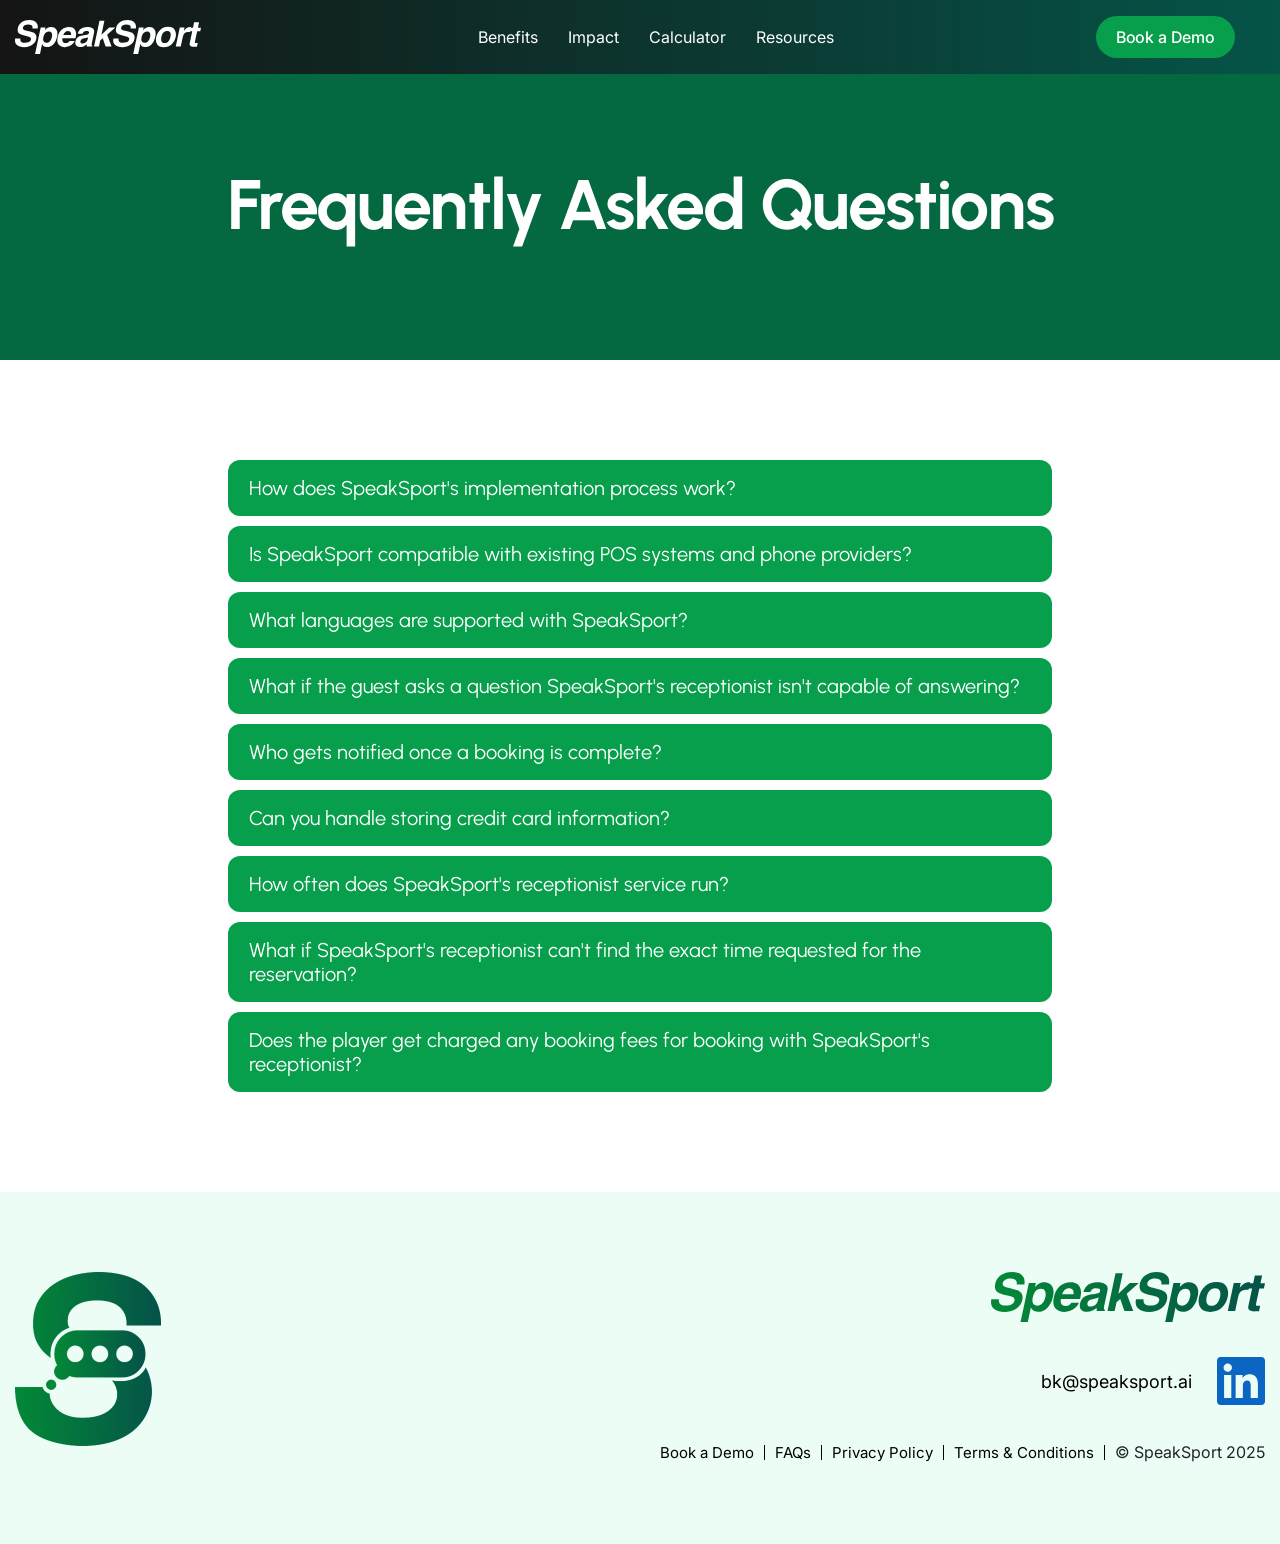
==== faqs.html @ 57206fe8 "Website Updates" ====
<!DOCTYPE html>
<html lang="en">

<head>
    <meta charset="UTF-8">
    <meta name="viewport" content="width=device-width, initial-scale=1.0">
    <title>SpeakSport  - FAQs</title>
    <meta name="description" content="Always-on customer service, enhanced revenues, and increased guest retention - all without juggling the phones.">
    <link rel="shortcut icon" href="/favicon.png" type="image/x-icon">
    <link rel="stylesheet" href="css/styles.css?v=1.0.0">
    <link rel="shortcut icon" href="assets/favicon.svg" type="image/x-icon">

    <!-- Canonical URL -->
    <link rel="canonical" href="">
    <meta name="robots" content="noindex, nofollow">

    <!-- Open Graph / Facebook -->
    <meta property="og:type" content="website" />
    <meta property="og:url" content="" />
    <meta property="og:title" content="SpeakSport - Never miss a call again."/>
    <meta property="og:description" content="Always-on customer service, enhanced revenues, and increased guest retention - all without juggling the phones." />
    <meta property="og:image" content="/og-image.webp" />
    <meta property="og:image:secure_url" content="" /> 
    <meta property="og:image:width" content="1200" />
    <meta property="og:image:height" content="700" />

    <!-- Twitter Cards -->
    <meta name="twitter:card" content="summary_large_image">
    <meta name="twitter:title" content="SpeakSport - Never miss a call again.">
    <meta name="description" content="Always-on customer service, enhanced revenues, and increased guest retention - all without juggling the phones.">
    <meta name="twitter:image" content="/og-image.webp">
</head>
<body>
    <div class="wrapper-site">
        <nav class="navbar navbar-expand-lg">
            <div class="container position-static">
                <div class="row w-100">
                    <div class="col-12 position-static">
                        <div class="inner-navigation">
                            <div class="logo">
                                <a class="navbar-brand" href="/">
                                   <img src="public/images/speaksport-white.svg" alt="SpeakSport">
                                </a>
                            </div>
                            <div class="inner-buttons">
                                <a href="https://calendly.com/bk-speaksport/30min" target="_blank" class="button">Book a Demo</a>
                                <button class="navbar-toggler" type="button" data-toggle="collapse" data-target="#navbarSupportedContent" aria-controls="navbarSupportedContent" aria-expanded="false" aria-label="Toggle navigation">
                                    <span class="navbar-toggler-icon"></span>
                                </button>
                                <div class="collapse navbar-collapse" id="navbarSupportedContent">
                                    <div class="inner-links">
                                        <div class="inner-navigation-links">
                                            <a href="#benefits">Benefits</a>
                                            <a href="#impact">Impact</a>
                                            <a href="#calculator">Calculator</a>
                                            <a href="#resources">Resources</a>
                                        </div>
                                    </div>
                                </div>
                            </div>
                        </div>
                    </div>
                </div>
            </div>
        </nav>

        <section id="hero-inner">
            <div class="container">
                <div class="row">
                    <div class="col-12">
                        <h1 class="h2">Frequently Asked Questions</h1>
                    </div>
                </div>
            </div>
        </section>

        <section id="terms-body">
            <div class="container">
                <div class="row justify-content-center">
                    <div class="col-12 col-md-10 col-lg-8">
                        <div id="accordion">
                            <div class="card">
                                <div class="card-header" id="headingOne">
                                    <h4>
                                        <button class="btn btn-link collapsed" data-toggle="collapse" data-target="#collapseOne" aria-expanded="false" aria-controls="collapseOne">
                                        How does SpeakSport's implementation process work?
                                        </button>
                                    </h4>
                                </div>
                                <div id="collapseOne" class="collapse" aria-labelledby="headingOne" data-parent="#accordion">
                                    <div class="card-body">
                                        We customize the AI-Voice Receptionist to your specifications (what info to collect for bookings, introductory message(s) when the call begins, etc.) At the beginning of the implementation, we deploy our software incrementally by handling a few calls per day at the start, and permitting full calling capabilities in the days following. We are building cutting-edge technology and prioritize ensuring your team and guests are 100% comfortable with utilizing the technology to your advantage.
                                    </div>
                                </div>
                            </div>
                            <div class="card">
                                <div class="card-header" id="headingTwo">
                                    <h4>
                                        <button class="btn btn-link collapsed" data-toggle="collapse" data-target="#collapseTwo" aria-expanded="false" aria-controls="collapseTwo">
                                        Is SpeakSport compatible with existing POS systems and phone providers?
                                        </button>
                                    </h4>
                                </div>
                                <div id="collapseTwo" class="collapse" aria-labelledby="headingTwo" data-parent="#accordion">
                                    <div class="card-body">
                                        Yes, SpeakSport seamlessly integrates with various POS systems/tee-sheet technologies and phone providers. If you'd like your POS system added for an integration, please let us know by contacting Support and we're happy to facilitate.
                                    </div>
                                </div>
                            </div>
                            <div class="card">
                                <div class="card-header" id="headingThree">
                                    <h4>
                                        <button class="btn btn-link collapsed" data-toggle="collapse" data-target="#collapseThree" aria-expanded="false" aria-controls="collapseThree">
                                        What languages are supported with SpeakSport?
                                        </button>
                                    </h4>
                                </div>
                                <div id="collapseThree" class="collapse" aria-labelledby="headingThree" data-parent="#accordion">
                                    <div class="card-body">
                                        We currently support English, with Spanish soon to be implemented.
                                    </div>
                                </div>
                            </div>
                            <div class="card">
                                <div class="card-header" id="headingFour">
                                    <h4>
                                        <button class="btn btn-link collapsed" data-toggle="collapse" data-target="#collapseFour" aria-expanded="false" aria-controls="collapseFour">
                                        What if the guest asks a question SpeakSport's receptionist isn't capable of answering?
                                        </button>
                                    </h4>
                                </div>
                                <div id="collapseFour" class="collapse" aria-labelledby="headingFour" data-parent="#accordion">
                                    <div class="card-body">
                                        We have the ability to transfer any given call back directly to the receptionist or pro shop, to address any particular question outside the scope of the Receptionist's services. You'll also be able to track these questions in your call logs to better allocate your resources for those purposes.
                                    </div>
                                </div>
                            </div>
                            <div class="card">
                                <div class="card-header" id="headingFive">
                                    <h4>
                                        <button class="btn btn-link collapsed" data-toggle="collapse" data-target="#collapseFive" aria-expanded="false" aria-controls="collapseFive">
                                        Who gets notified once a booking is complete?
                                        </button>
                                    </h4>
                                </div>
                                <div id="collapseFive" class="collapse" aria-labelledby="headingFive" data-parent="#accordion">
                                    <div class="card-body">
                                        The guest receives a text message and/or email notification (if they provided their email/is existent in their player profile in the POS) in real time, and the booking instantly reflects on your reservation platform/tee sheet. The player can also receive notifications as frequently as your team would like to ensure they are aware of their booking - feel free to contact Support for any specific requests on this matter.
                                    </div>
                                </div>
                            </div>
                            <div class="card">
                                <div class="card-header" id="headingSix">
                                    <h4>
                                        <button class="btn btn-link collapsed" data-toggle="collapse" data-target="#collapseSix" aria-expanded="false" aria-controls="collapseSix">
                                        Can you handle storing credit card information?
                                        </button>
                                    </h4>
                                </div>
                                <div id="collapseSix" class="collapse" aria-labelledby="headingSix" data-parent="#accordion">
                                    <div class="card-body">
                                        Yes, we simply take credit card information over the call and confirm it with the guest before adding to their player profile within the POS system. 
                                    </div>
                                </div>
                            </div>
                            <div class="card">
                                <div class="card-header" id="headingSeven">
                                    <h4>
                                        <button class="btn btn-link collapsed" data-toggle="collapse" data-target="#collapseSeven" aria-expanded="false" aria-controls="collapseSeven">
                                        How often does SpeakSport's receptionist service run?
                                        </button>
                                    </h4>
                                </div>
                                <div id="collapseSeven" class="collapse" aria-labelledby="headingSeven" data-parent="#accordion">
                                    <div class="card-body">
                                        The service operates 24 hours a day and 7 days a week - ensuring your guests are always covered when they would like to book their next reservation or have a particular question about the operation.
                                    </div>
                                </div>
                            </div>
                            <div class="card">
                                <div class="card-header" id="headingNine">
                                    <h4>
                                        <button class="btn btn-link collapsed" data-toggle="collapse" data-target="#collapseNine" aria-expanded="false" aria-controls="collapseNine">
                                        What if SpeakSport's receptionist can't find the exact time requested for the reservation?
                                        </button>
                                    </h4>
                                </div>
                                <div id="collapseNine" class="collapse" aria-labelledby="headingNine" data-parent="#accordion">
                                    <div class="card-body">
                                        The service will begin by sharing alternative options closest to the time requested, or suggest if the guest would like to book the same time on a different day.
                                    </div>
                                </div>
                            </div>
                            <div class="card">
                                <div class="card-header" id="headingTen">
                                    <h4>
                                        <button class="btn btn-link collapsed" data-toggle="collapse" data-target="#collapseTen" aria-expanded="false" aria-controls="collapseTen">
                                        Does the player get charged any booking fees for booking with SpeakSport's receptionist?
                                        </button>
                                    </h4>
                                </div>
                                <div id="collapseTen" class="collapse" aria-labelledby="headingTen" data-parent="#accordion">
                                    <div class="card-body">
                                        There is no additional fee - we believe the player should not be charged an additional amount for the simple task of booking their reservation over the phone.
                                    </div>
                                </div>
                            </div>
                        </div>
                    </div>
                </div>
            </div>
        </section>

        <footer>
            <div class="container">
                <div class="row">
                    <div class="col-12 col-md-3">
                        <div class="inner-left-side">
                            <img src="public/images/speaksport-iso-large.png" alt="SpeakSport">
                        </div>
                    </div>
                    <div class="col-12 col-md-9">
                        <div class="inner-right-side">
                            <img src="public/images/speaksport.svg" alt="SpeakSport">
                            <div class="social-link">
                                <a href="mailto:bk@speaksport.ai">bk@speaksport.ai</a>
                                <a href="https://www.linkedin.com/company/speaksport/" target="_blank">
                                    <img src="public/images/linkedin-icon.svg" alt="LinkedIn">
                                </a>
                            </div>
                            <div class="inner-links">
                                <a href="https://calendly.com/bk-speaksport/30min" target="_blank">Book a Demo</a>
                                <a href="faqs.html">FAQs</a>
                                <a href="privacy-policy.html">Privacy Policy</a>
                                <a href="privacy.html">Terms & Conditions</a>
                                <span>© SpeakSport 2025</span>
                            </div>
                        </div>
                    </div>
                </div>
            </div>
        </footer>
    </div>
    <!-- jQuery -->
    <script src="lib/js/jquery.min.js"></script>
    <!-- Bootstrap -->
     <script src="lib/js/bootstrap.min.js"></script>
    <!-- Javascript -->
    <script src="js/index.js?v=1.0.0"></script>
</body>
</html>
---- css/styles.css ----
@charset "UTF-8";@import url("https://fonts.googleapis.com/css2?family=Inter:ital,opsz,wght@0,14..32,100..900;1,14..32,100..900&family=Urbanist:ital,wght@0,100..900;1,100..900&display=swap");
/*!
 * Bootstrap v4.1.3 (https://getbootstrap.com/)
 * Copyright 2011-2018 The Bootstrap Authors
 * Copyright 2011-2018 Twitter, Inc.
 * Licensed under MIT (https://github.com/twbs/bootstrap/blob/master/LICENSE)
 */:root{--blue:#007bff;--indigo:#6610f2;--purple:#6f42c1;--pink:#e83e8c;--red:#dc3545;--orange:#fd7e14;--yellow:#ffc107;--green:#28a745;--teal:#20c997;--cyan:#17a2b8;--white:#fff;--gray:#6c757d;--gray-dark:#343a40;--primary:#007bff;--secondary:#6c757d;--success:#28a745;--info:#17a2b8;--warning:#ffc107;--danger:#dc3545;--light:#f8f9fa;--dark:#343a40;--breakpoint-xs:0;--breakpoint-sm:576px;--breakpoint-md:768px;--breakpoint-lg:992px;--breakpoint-xl:1200px;--font-family-sans-serif:-apple-system,BlinkMacSystemFont,"Segoe UI",Roboto,"Helvetica Neue",Arial,sans-serif,"Apple Color Emoji","Segoe UI Emoji","Segoe UI Symbol","Noto Color Emoji";--font-family-monospace:SFMono-Regular,Menlo,Monaco,Consolas,"Liberation Mono","Courier New",monospace}*,:after,:before{-webkit-box-sizing:border-box;box-sizing:border-box}html{font-family:sans-serif;line-height:1.15;-webkit-text-size-adjust:100%;-ms-text-size-adjust:100%;-ms-overflow-style:scrollbar;-webkit-tap-highlight-color:transparent}@-ms-viewport{width:device-width}article,aside,figcaption,figure,footer,header,hgroup,main,nav,section{display:block}body{margin:0;font-family:-apple-system,BlinkMacSystemFont,"Segoe UI",Roboto,"Helvetica Neue",Arial,sans-serif,"Apple Color Emoji","Segoe UI Emoji","Segoe UI Symbol","Noto Color Emoji";font-size:1rem;font-weight:400;line-height:1.5;color:#212529;text-align:left;background-color:#fff}[tabindex="-1"]:focus{outline:0!important}hr{-webkit-box-sizing:content-box;box-sizing:content-box;height:0;overflow:visible}h1,h2,h3,h4,h5,h6{margin-top:0;margin-bottom:0.5rem}p{margin-top:0;margin-bottom:1rem}abbr[data-original-title],abbr[title]{text-decoration:underline;-webkit-text-decoration:underline dotted;text-decoration:underline dotted;cursor:help;border-bottom:0}address{margin-bottom:1rem;font-style:normal;line-height:inherit}dl,ol,ul{margin-top:0;margin-bottom:1rem}ol ol,ol ul,ul ol,ul ul{margin-bottom:0}dt{font-weight:700}dd{margin-bottom:0.5rem;margin-left:0}blockquote{margin:0 0 1rem}dfn{font-style:italic}b,strong{font-weight:bolder}small{font-size:80%}sub,sup{position:relative;font-size:75%;line-height:0;vertical-align:baseline}sub{bottom:-0.25em}sup{top:-0.5em}a{color:#007bff;text-decoration:none;background-color:transparent;-webkit-text-decoration-skip:objects}a:hover{color:#0056b3;text-decoration:underline}a:not([href]):not([tabindex]){color:inherit;text-decoration:none}a:not([href]):not([tabindex]):focus,a:not([href]):not([tabindex]):hover{color:inherit;text-decoration:none}a:not([href]):not([tabindex]):focus{outline:0}code,kbd,pre,samp{font-family:SFMono-Regular,Menlo,Monaco,Consolas,"Liberation Mono","Courier New",monospace;font-size:1em}pre{margin-top:0;margin-bottom:1rem;overflow:auto;-ms-overflow-style:scrollbar}figure{margin:0 0 1rem}img{vertical-align:middle;border-style:none}svg{overflow:hidden;vertical-align:middle}table{border-collapse:collapse}caption{padding-top:0.75rem;padding-bottom:0.75rem;color:#6c757d;text-align:left;caption-side:bottom}th{text-align:inherit}label{display:inline-block;margin-bottom:0.5rem}button{border-radius:0}button:focus{outline:1px dotted;outline:5px auto -webkit-focus-ring-color}button,input,optgroup,select,textarea{margin:0;font-family:inherit;font-size:inherit;line-height:inherit}button,input{overflow:visible}button,select{text-transform:none}[type=reset],[type=submit],button,html [type=button]{-webkit-appearance:button}[type=button]::-moz-focus-inner,[type=reset]::-moz-focus-inner,[type=submit]::-moz-focus-inner,button::-moz-focus-inner{padding:0;border-style:none}input[type=checkbox],input[type=radio]{-webkit-box-sizing:border-box;box-sizing:border-box;padding:0}input[type=date],input[type=datetime-local],input[type=month],input[type=time]{-webkit-appearance:listbox}textarea{overflow:auto;resize:vertical}fieldset{min-width:0;padding:0;margin:0;border:0}legend{display:block;width:100%;max-width:100%;padding:0;margin-bottom:0.5rem;font-size:1.5rem;line-height:inherit;color:inherit;white-space:normal}progress{vertical-align:baseline}[type=number]::-webkit-inner-spin-button,[type=number]::-webkit-outer-spin-button{height:auto}[type=search]{outline-offset:-2px;-webkit-appearance:none}[type=search]::-webkit-search-cancel-button,[type=search]::-webkit-search-decoration{-webkit-appearance:none}::-webkit-file-upload-button{font:inherit;-webkit-appearance:button}output{display:inline-block}summary{display:list-item;cursor:pointer}template{display:none}[hidden]{display:none!important}.h1,.h2,.h3,.h4,.h5,.h6,h1,h2,h3,h4,h5,h6{margin-bottom:0.5rem;font-family:inherit;font-weight:500;line-height:1.2;color:inherit}.h1,h1{font-size:2.5rem}.h2,h2{font-size:2rem}.h3,h3{font-size:1.75rem}.h4,h4{font-size:1.5rem}.h5,h5{font-size:1.25rem}.h6,h6{font-size:1rem}.lead{font-size:1.25rem;font-weight:300}.display-1{font-size:6rem;font-weight:300;line-height:1.2}.display-2{font-size:5.5rem;font-weight:300;line-height:1.2}.display-3{font-size:4.5rem;font-weight:300;line-height:1.2}.display-4{font-size:3.5rem;font-weight:300;line-height:1.2}hr{margin-top:1rem;margin-bottom:1rem;border:0;border-top:1px solid rgba(0,0,0,0.1)}.small,small{font-size:80%;font-weight:400}.mark,mark{padding:0.2em;background-color:#fcf8e3}.list-unstyled{padding-left:0;list-style:none}.list-inline{padding-left:0;list-style:none}.list-inline-item{display:inline-block}.list-inline-item:not(:last-child){margin-right:0.5rem}.initialism{font-size:90%;text-transform:uppercase}.blockquote{margin-bottom:1rem;font-size:1.25rem}.blockquote-footer{display:block;font-size:80%;color:#6c757d}.blockquote-footer:before{content:"— "}.img-fluid{max-width:100%;height:auto}.img-thumbnail{padding:0.25rem;background-color:#fff;border:1px solid #dee2e6;border-radius:0.25rem;max-width:100%;height:auto}.figure{display:inline-block}.figure-img{margin-bottom:0.5rem;line-height:1}.figure-caption{font-size:90%;color:#6c757d}code{font-size:87.5%;color:#e83e8c;word-break:break-word}a>code{color:inherit}kbd{padding:0.2rem 0.4rem;font-size:87.5%;color:#fff;background-color:#212529;border-radius:0.2rem}kbd kbd{padding:0;font-size:100%;font-weight:700}pre{display:block;font-size:87.5%;color:#212529}pre code{font-size:inherit;color:inherit;word-break:normal}.pre-scrollable{max-height:340px;overflow-y:scroll}.container{width:100%;padding-right:15px;padding-left:15px;margin-right:auto;margin-left:auto}@media (min-width:576px){.container{max-width:540px}}@media (min-width:768px){.container{max-width:720px}}@media (min-width:992px){.container{max-width:960px}}@media (min-width:1200px){.container{max-width:1140px}}.container-fluid{width:100%;padding-right:15px;padding-left:15px;margin-right:auto;margin-left:auto}.row{display:-ms-flexbox;display:-webkit-box;display:flex;-ms-flex-wrap:wrap;flex-wrap:wrap;margin-right:-15px;margin-left:-15px}.no-gutters{margin-right:0;margin-left:0}.no-gutters>.col,.no-gutters>[class*=col-]{padding-right:0;padding-left:0}.col,.col-1,.col-10,.col-11,.col-12,.col-2,.col-3,.col-4,.col-5,.col-6,.col-7,.col-8,.col-9,.col-auto,.col-lg,.col-lg-1,.col-lg-10,.col-lg-11,.col-lg-12,.col-lg-2,.col-lg-3,.col-lg-4,.col-lg-5,.col-lg-6,.col-lg-7,.col-lg-8,.col-lg-9,.col-lg-auto,.col-md,.col-md-1,.col-md-10,.col-md-11,.col-md-12,.col-md-2,.col-md-3,.col-md-4,.col-md-5,.col-md-6,.col-md-7,.col-md-8,.col-md-9,.col-md-auto,.col-sm,.col-sm-1,.col-sm-10,.col-sm-11,.col-sm-12,.col-sm-2,.col-sm-3,.col-sm-4,.col-sm-5,.col-sm-6,.col-sm-7,.col-sm-8,.col-sm-9,.col-sm-auto,.col-xl,.col-xl-1,.col-xl-10,.col-xl-11,.col-xl-12,.col-xl-2,.col-xl-3,.col-xl-4,.col-xl-5,.col-xl-6,.col-xl-7,.col-xl-8,.col-xl-9,.col-xl-auto{position:relative;width:100%;min-height:1px;padding-right:15px;padding-left:15px}.col{-ms-flex-preferred-size:0;flex-basis:0;-ms-flex-positive:1;-webkit-box-flex:1;flex-grow:1;max-width:100%}.col-auto{-ms-flex:0 0 auto;-webkit-box-flex:0;flex:0 0 auto;width:auto;max-width:none}.col-1{-ms-flex:0 0 8.333333%;-webkit-box-flex:0;flex:0 0 8.333333%;max-width:8.333333%}.col-2{-ms-flex:0 0 16.666667%;-webkit-box-flex:0;flex:0 0 16.666667%;max-width:16.666667%}.col-3{-ms-flex:0 0 25%;-webkit-box-flex:0;flex:0 0 25%;max-width:25%}.col-4{-ms-flex:0 0 33.333333%;-webkit-box-flex:0;flex:0 0 33.333333%;max-width:33.333333%}.col-5{-ms-flex:0 0 41.666667%;-webkit-box-flex:0;flex:0 0 41.666667%;max-width:41.666667%}.col-6{-ms-flex:0 0 50%;-webkit-box-flex:0;flex:0 0 50%;max-width:50%}.col-7{-ms-flex:0 0 58.333333%;-webkit-box-flex:0;flex:0 0 58.333333%;max-width:58.333333%}.col-8{-ms-flex:0 0 66.666667%;-webkit-box-flex:0;flex:0 0 66.666667%;max-width:66.666667%}.col-9{-ms-flex:0 0 75%;-webkit-box-flex:0;flex:0 0 75%;max-width:75%}.col-10{-ms-flex:0 0 83.333333%;-webkit-box-flex:0;flex:0 0 83.333333%;max-width:83.333333%}.col-11{-ms-flex:0 0 91.666667%;-webkit-box-flex:0;flex:0 0 91.666667%;max-width:91.666667%}.col-12{-ms-flex:0 0 100%;-webkit-box-flex:0;flex:0 0 100%;max-width:100%}.order-first{-ms-flex-order:-1;-webkit-box-ordinal-group:0;order:-1}.order-last{-ms-flex-order:13;-webkit-box-ordinal-group:14;order:13}.order-0{-ms-flex-order:0;-webkit-box-ordinal-group:1;order:0}.order-1{-ms-flex-order:1;-webkit-box-ordinal-group:2;order:1}.order-2{-ms-flex-order:2;-webkit-box-ordinal-group:3;order:2}.order-3{-ms-flex-order:3;-webkit-box-ordinal-group:4;order:3}.order-4{-ms-flex-order:4;-webkit-box-ordinal-group:5;order:4}.order-5{-ms-flex-order:5;-webkit-box-ordinal-group:6;order:5}.order-6{-ms-flex-order:6;-webkit-box-ordinal-group:7;order:6}.order-7{-ms-flex-order:7;-webkit-box-ordinal-group:8;order:7}.order-8{-ms-flex-order:8;-webkit-box-ordinal-group:9;order:8}.order-9{-ms-flex-order:9;-webkit-box-ordinal-group:10;order:9}.order-10{-ms-flex-order:10;-webkit-box-ordinal-group:11;order:10}.order-11{-ms-flex-order:11;-webkit-box-ordinal-group:12;order:11}.order-12{-ms-flex-order:12;-webkit-box-ordinal-group:13;order:12}.offset-1{margin-left:8.333333%}.offset-2{margin-left:16.666667%}.offset-3{margin-left:25%}.offset-4{margin-left:33.333333%}.offset-5{margin-left:41.666667%}.offset-6{margin-left:50%}.offset-7{margin-left:58.333333%}.offset-8{margin-left:66.666667%}.offset-9{margin-left:75%}.offset-10{margin-left:83.333333%}.offset-11{margin-left:91.666667%}@media (min-width:576px){.col-sm{-ms-flex-preferred-size:0;flex-basis:0;-ms-flex-positive:1;-webkit-box-flex:1;flex-grow:1;max-width:100%}.col-sm-auto{-ms-flex:0 0 auto;-webkit-box-flex:0;flex:0 0 auto;width:auto;max-width:none}.col-sm-1{-ms-flex:0 0 8.333333%;-webkit-box-flex:0;flex:0 0 8.333333%;max-width:8.333333%}.col-sm-2{-ms-flex:0 0 16.666667%;-webkit-box-flex:0;flex:0 0 16.666667%;max-width:16.666667%}.col-sm-3{-ms-flex:0 0 25%;-webkit-box-flex:0;flex:0 0 25%;max-width:25%}.col-sm-4{-ms-flex:0 0 33.333333%;-webkit-box-flex:0;flex:0 0 33.333333%;max-width:33.333333%}.col-sm-5{-ms-flex:0 0 41.666667%;-webkit-box-flex:0;flex:0 0 41.666667%;max-width:41.666667%}.col-sm-6{-ms-flex:0 0 50%;-webkit-box-flex:0;flex:0 0 50%;max-width:50%}.col-sm-7{-ms-flex:0 0 58.333333%;-webkit-box-flex:0;flex:0 0 58.333333%;max-width:58.333333%}.col-sm-8{-ms-flex:0 0 66.666667%;-webkit-box-flex:0;flex:0 0 66.666667%;max-width:66.666667%}.col-sm-9{-ms-flex:0 0 75%;-webkit-box-flex:0;flex:0 0 75%;max-width:75%}.col-sm-10{-ms-flex:0 0 83.333333%;-webkit-box-flex:0;flex:0 0 83.333333%;max-width:83.333333%}.col-sm-11{-ms-flex:0 0 91.666667%;-webkit-box-flex:0;flex:0 0 91.666667%;max-width:91.666667%}.col-sm-12{-ms-flex:0 0 100%;-webkit-box-flex:0;flex:0 0 100%;max-width:100%}.order-sm-first{-ms-flex-order:-1;-webkit-box-ordinal-group:0;order:-1}.order-sm-last{-ms-flex-order:13;-webkit-box-ordinal-group:14;order:13}.order-sm-0{-ms-flex-order:0;-webkit-box-ordinal-group:1;order:0}.order-sm-1{-ms-flex-order:1;-webkit-box-ordinal-group:2;order:1}.order-sm-2{-ms-flex-order:2;-webkit-box-ordinal-group:3;order:2}.order-sm-3{-ms-flex-order:3;-webkit-box-ordinal-group:4;order:3}.order-sm-4{-ms-flex-order:4;-webkit-box-ordinal-group:5;order:4}.order-sm-5{-ms-flex-order:5;-webkit-box-ordinal-group:6;order:5}.order-sm-6{-ms-flex-order:6;-webkit-box-ordinal-group:7;order:6}.order-sm-7{-ms-flex-order:7;-webkit-box-ordinal-group:8;order:7}.order-sm-8{-ms-flex-order:8;-webkit-box-ordinal-group:9;order:8}.order-sm-9{-ms-flex-order:9;-webkit-box-ordinal-group:10;order:9}.order-sm-10{-ms-flex-order:10;-webkit-box-ordinal-group:11;order:10}.order-sm-11{-ms-flex-order:11;-webkit-box-ordinal-group:12;order:11}.order-sm-12{-ms-flex-order:12;-webkit-box-ordinal-group:13;order:12}.offset-sm-0{margin-left:0}.offset-sm-1{margin-left:8.333333%}.offset-sm-2{margin-left:16.666667%}.offset-sm-3{margin-left:25%}.offset-sm-4{margin-left:33.333333%}.offset-sm-5{margin-left:41.666667%}.offset-sm-6{margin-left:50%}.offset-sm-7{margin-left:58.333333%}.offset-sm-8{margin-left:66.666667%}.offset-sm-9{margin-left:75%}.offset-sm-10{margin-left:83.333333%}.offset-sm-11{margin-left:91.666667%}}@media (min-width:768px){.col-md{-ms-flex-preferred-size:0;flex-basis:0;-ms-flex-positive:1;-webkit-box-flex:1;flex-grow:1;max-width:100%}.col-md-auto{-ms-flex:0 0 auto;-webkit-box-flex:0;flex:0 0 auto;width:auto;max-width:none}.col-md-1{-ms-flex:0 0 8.333333%;-webkit-box-flex:0;flex:0 0 8.333333%;max-width:8.333333%}.col-md-2{-ms-flex:0 0 16.666667%;-webkit-box-flex:0;flex:0 0 16.666667%;max-width:16.666667%}.col-md-3{-ms-flex:0 0 25%;-webkit-box-flex:0;flex:0 0 25%;max-width:25%}.col-md-4{-ms-flex:0 0 33.333333%;-webkit-box-flex:0;flex:0 0 33.333333%;max-width:33.333333%}.col-md-5{-ms-flex:0 0 41.666667%;-webkit-box-flex:0;flex:0 0 41.666667%;max-width:41.666667%}.col-md-6{-ms-flex:0 0 50%;-webkit-box-flex:0;flex:0 0 50%;max-width:50%}.col-md-7{-ms-flex:0 0 58.333333%;-webkit-box-flex:0;flex:0 0 58.333333%;max-width:58.333333%}.col-md-8{-ms-flex:0 0 66.666667%;-webkit-box-flex:0;flex:0 0 66.666667%;max-width:66.666667%}.col-md-9{-ms-flex:0 0 75%;-webkit-box-flex:0;flex:0 0 75%;max-width:75%}.col-md-10{-ms-flex:0 0 83.333333%;-webkit-box-flex:0;flex:0 0 83.333333%;max-width:83.333333%}.col-md-11{-ms-flex:0 0 91.666667%;-webkit-box-flex:0;flex:0 0 91.666667%;max-width:91.666667%}.col-md-12{-ms-flex:0 0 100%;-webkit-box-flex:0;flex:0 0 100%;max-width:100%}.order-md-first{-ms-flex-order:-1;-webkit-box-ordinal-group:0;order:-1}.order-md-last{-ms-flex-order:13;-webkit-box-ordinal-group:14;order:13}.order-md-0{-ms-flex-order:0;-webkit-box-ordinal-group:1;order:0}.order-md-1{-ms-flex-order:1;-webkit-box-ordinal-group:2;order:1}.order-md-2{-ms-flex-order:2;-webkit-box-ordinal-group:3;order:2}.order-md-3{-ms-flex-order:3;-webkit-box-ordinal-group:4;order:3}.order-md-4{-ms-flex-order:4;-webkit-box-ordinal-group:5;order:4}.order-md-5{-ms-flex-order:5;-webkit-box-ordinal-group:6;order:5}.order-md-6{-ms-flex-order:6;-webkit-box-ordinal-group:7;order:6}.order-md-7{-ms-flex-order:7;-webkit-box-ordinal-group:8;order:7}.order-md-8{-ms-flex-order:8;-webkit-box-ordinal-group:9;order:8}.order-md-9{-ms-flex-order:9;-webkit-box-ordinal-group:10;order:9}.order-md-10{-ms-flex-order:10;-webkit-box-ordinal-group:11;order:10}.order-md-11{-ms-flex-order:11;-webkit-box-ordinal-group:12;order:11}.order-md-12{-ms-flex-order:12;-webkit-box-ordinal-group:13;order:12}.offset-md-0{margin-left:0}.offset-md-1{margin-left:8.333333%}.offset-md-2{margin-left:16.666667%}.offset-md-3{margin-left:25%}.offset-md-4{margin-left:33.333333%}.offset-md-5{margin-left:41.666667%}.offset-md-6{margin-left:50%}.offset-md-7{margin-left:58.333333%}.offset-md-8{margin-left:66.666667%}.offset-md-9{margin-left:75%}.offset-md-10{margin-left:83.333333%}.offset-md-11{margin-left:91.666667%}}@media (min-width:992px){.col-lg{-ms-flex-preferred-size:0;flex-basis:0;-ms-flex-positive:1;-webkit-box-flex:1;flex-grow:1;max-width:100%}.col-lg-auto{-ms-flex:0 0 auto;-webkit-box-flex:0;flex:0 0 auto;width:auto;max-width:none}.col-lg-1{-ms-flex:0 0 8.333333%;-webkit-box-flex:0;flex:0 0 8.333333%;max-width:8.333333%}.col-lg-2{-ms-flex:0 0 16.666667%;-webkit-box-flex:0;flex:0 0 16.666667%;max-width:16.666667%}.col-lg-3{-ms-flex:0 0 25%;-webkit-box-flex:0;flex:0 0 25%;max-width:25%}.col-lg-4{-ms-flex:0 0 33.333333%;-webkit-box-flex:0;flex:0 0 33.333333%;max-width:33.333333%}.col-lg-5{-ms-flex:0 0 41.666667%;-webkit-box-flex:0;flex:0 0 41.666667%;max-width:41.666667%}.col-lg-6{-ms-flex:0 0 50%;-webkit-box-flex:0;flex:0 0 50%;max-width:50%}.col-lg-7{-ms-flex:0 0 58.333333%;-webkit-box-flex:0;flex:0 0 58.333333%;max-width:58.333333%}.col-lg-8{-ms-flex:0 0 66.666667%;-webkit-box-flex:0;flex:0 0 66.666667%;max-width:66.666667%}.col-lg-9{-ms-flex:0 0 75%;-webkit-box-flex:0;flex:0 0 75%;max-width:75%}.col-lg-10{-ms-flex:0 0 83.333333%;-webkit-box-flex:0;flex:0 0 83.333333%;max-width:83.333333%}.col-lg-11{-ms-flex:0 0 91.666667%;-webkit-box-flex:0;flex:0 0 91.666667%;max-width:91.666667%}.col-lg-12{-ms-flex:0 0 100%;-webkit-box-flex:0;flex:0 0 100%;max-width:100%}.order-lg-first{-ms-flex-order:-1;-webkit-box-ordinal-group:0;order:-1}.order-lg-last{-ms-flex-order:13;-webkit-box-ordinal-group:14;order:13}.order-lg-0{-ms-flex-order:0;-webkit-box-ordinal-group:1;order:0}.order-lg-1{-ms-flex-order:1;-webkit-box-ordinal-group:2;order:1}.order-lg-2{-ms-flex-order:2;-webkit-box-ordinal-group:3;order:2}.order-lg-3{-ms-flex-order:3;-webkit-box-ordinal-group:4;order:3}.order-lg-4{-ms-flex-order:4;-webkit-box-ordinal-group:5;order:4}.order-lg-5{-ms-flex-order:5;-webkit-box-ordinal-group:6;order:5}.order-lg-6{-ms-flex-order:6;-webkit-box-ordinal-group:7;order:6}.order-lg-7{-ms-flex-order:7;-webkit-box-ordinal-group:8;order:7}.order-lg-8{-ms-flex-order:8;-webkit-box-ordinal-group:9;order:8}.order-lg-9{-ms-flex-order:9;-webkit-box-ordinal-group:10;order:9}.order-lg-10{-ms-flex-order:10;-webkit-box-ordinal-group:11;order:10}.order-lg-11{-ms-flex-order:11;-webkit-box-ordinal-group:12;order:11}.order-lg-12{-ms-flex-order:12;-webkit-box-ordinal-group:13;order:12}.offset-lg-0{margin-left:0}.offset-lg-1{margin-left:8.333333%}.offset-lg-2{margin-left:16.666667%}.offset-lg-3{margin-left:25%}.offset-lg-4{margin-left:33.333333%}.offset-lg-5{margin-left:41.666667%}.offset-lg-6{margin-left:50%}.offset-lg-7{margin-left:58.333333%}.offset-lg-8{margin-left:66.666667%}.offset-lg-9{margin-left:75%}.offset-lg-10{margin-left:83.333333%}.offset-lg-11{margin-left:91.666667%}}@media (min-width:1200px){.col-xl{-ms-flex-preferred-size:0;flex-basis:0;-ms-flex-positive:1;-webkit-box-flex:1;flex-grow:1;max-width:100%}.col-xl-auto{-ms-flex:0 0 auto;-webkit-box-flex:0;flex:0 0 auto;width:auto;max-width:none}.col-xl-1{-ms-flex:0 0 8.333333%;-webkit-box-flex:0;flex:0 0 8.333333%;max-width:8.333333%}.col-xl-2{-ms-flex:0 0 16.666667%;-webkit-box-flex:0;flex:0 0 16.666667%;max-width:16.666667%}.col-xl-3{-ms-flex:0 0 25%;-webkit-box-flex:0;flex:0 0 25%;max-width:25%}.col-xl-4{-ms-flex:0 0 33.333333%;-webkit-box-flex:0;flex:0 0 33.333333%;max-width:33.333333%}.col-xl-5{-ms-flex:0 0 41.666667%;-webkit-box-flex:0;flex:0 0 41.666667%;max-width:41.666667%}.col-xl-6{-ms-flex:0 0 50%;-webkit-box-flex:0;flex:0 0 50%;max-width:50%}.col-xl-7{-ms-flex:0 0 58.333333%;-webkit-box-flex:0;flex:0 0 58.333333%;max-width:58.333333%}.col-xl-8{-ms-flex:0 0 66.666667%;-webkit-box-flex:0;flex:0 0 66.666667%;max-width:66.666667%}.col-xl-9{-ms-flex:0 0 75%;-webkit-box-flex:0;flex:0 0 75%;max-width:75%}.col-xl-10{-ms-flex:0 0 83.333333%;-webkit-box-flex:0;flex:0 0 83.333333%;max-width:83.333333%}.col-xl-11{-ms-flex:0 0 91.666667%;-webkit-box-flex:0;flex:0 0 91.666667%;max-width:91.666667%}.col-xl-12{-ms-flex:0 0 100%;-webkit-box-flex:0;flex:0 0 100%;max-width:100%}.order-xl-first{-ms-flex-order:-1;-webkit-box-ordinal-group:0;order:-1}.order-xl-last{-ms-flex-order:13;-webkit-box-ordinal-group:14;order:13}.order-xl-0{-ms-flex-order:0;-webkit-box-ordinal-group:1;order:0}.order-xl-1{-ms-flex-order:1;-webkit-box-ordinal-group:2;order:1}.order-xl-2{-ms-flex-order:2;-webkit-box-ordinal-group:3;order:2}.order-xl-3{-ms-flex-order:3;-webkit-box-ordinal-group:4;order:3}.order-xl-4{-ms-flex-order:4;-webkit-box-ordinal-group:5;order:4}.order-xl-5{-ms-flex-order:5;-webkit-box-ordinal-group:6;order:5}.order-xl-6{-ms-flex-order:6;-webkit-box-ordinal-group:7;order:6}.order-xl-7{-ms-flex-order:7;-webkit-box-ordinal-group:8;order:7}.order-xl-8{-ms-flex-order:8;-webkit-box-ordinal-group:9;order:8}.order-xl-9{-ms-flex-order:9;-webkit-box-ordinal-group:10;order:9}.order-xl-10{-ms-flex-order:10;-webkit-box-ordinal-group:11;order:10}.order-xl-11{-ms-flex-order:11;-webkit-box-ordinal-group:12;order:11}.order-xl-12{-ms-flex-order:12;-webkit-box-ordinal-group:13;order:12}.offset-xl-0{margin-left:0}.offset-xl-1{margin-left:8.333333%}.offset-xl-2{margin-left:16.666667%}.offset-xl-3{margin-left:25%}.offset-xl-4{margin-left:33.333333%}.offset-xl-5{margin-left:41.666667%}.offset-xl-6{margin-left:50%}.offset-xl-7{margin-left:58.333333%}.offset-xl-8{margin-left:66.666667%}.offset-xl-9{margin-left:75%}.offset-xl-10{margin-left:83.333333%}.offset-xl-11{margin-left:91.666667%}}.table{width:100%;margin-bottom:1rem;background-color:transparent}.table td,.table th{padding:0.75rem;vertical-align:top;border-top:1px solid #dee2e6}.table thead th{vertical-align:bottom;border-bottom:2px solid #dee2e6}.table tbody+tbody{border-top:2px solid #dee2e6}.table .table{background-color:#fff}.table-sm td,.table-sm th{padding:0.3rem}.table-bordered{border:1px solid #dee2e6}.table-bordered td,.table-bordered th{border:1px solid #dee2e6}.table-bordered thead td,.table-bordered thead th{border-bottom-width:2px}.table-borderless tbody+tbody,.table-borderless td,.table-borderless th,.table-borderless thead th{border:0}.table-striped tbody tr:nth-of-type(odd){background-color:rgba(0,0,0,0.05)}.table-hover tbody tr:hover{background-color:rgba(0,0,0,0.075)}.table-primary,.table-primary>td,.table-primary>th{background-color:#b8daff}.table-hover .table-primary:hover{background-color:#9fcdff}.table-hover .table-primary:hover>td,.table-hover .table-primary:hover>th{background-color:#9fcdff}.table-secondary,.table-secondary>td,.table-secondary>th{background-color:#d6d8db}.table-hover .table-secondary:hover{background-color:#c8cbcf}.table-hover .table-secondary:hover>td,.table-hover .table-secondary:hover>th{background-color:#c8cbcf}.table-success,.table-success>td,.table-success>th{background-color:#c3e6cb}.table-hover .table-success:hover{background-color:#b1dfbb}.table-hover .table-success:hover>td,.table-hover .table-success:hover>th{background-color:#b1dfbb}.table-info,.table-info>td,.table-info>th{background-color:#bee5eb}.table-hover .table-info:hover{background-color:#abdde5}.table-hover .table-info:hover>td,.table-hover .table-info:hover>th{background-color:#abdde5}.table-warning,.table-warning>td,.table-warning>th{background-color:#ffeeba}.table-hover .table-warning:hover{background-color:#ffe8a1}.table-hover .table-warning:hover>td,.table-hover .table-warning:hover>th{background-color:#ffe8a1}.table-danger,.table-danger>td,.table-danger>th{background-color:#f5c6cb}.table-hover .table-danger:hover{background-color:#f1b0b7}.table-hover .table-danger:hover>td,.table-hover .table-danger:hover>th{background-color:#f1b0b7}.table-light,.table-light>td,.table-light>th{background-color:#fdfdfe}.table-hover .table-light:hover{background-color:#ececf6}.table-hover .table-light:hover>td,.table-hover .table-light:hover>th{background-color:#ececf6}.table-dark,.table-dark>td,.table-dark>th{background-color:#c6c8ca}.table-hover .table-dark:hover{background-color:#b9bbbe}.table-hover .table-dark:hover>td,.table-hover .table-dark:hover>th{background-color:#b9bbbe}.table-active,.table-active>td,.table-active>th{background-color:rgba(0,0,0,0.075)}.table-hover .table-active:hover{background-color:rgba(0,0,0,0.075)}.table-hover .table-active:hover>td,.table-hover .table-active:hover>th{background-color:rgba(0,0,0,0.075)}.table .thead-dark th{color:#fff;background-color:#212529;border-color:#32383e}.table .thead-light th{color:#495057;background-color:#e9ecef;border-color:#dee2e6}.table-dark{color:#fff;background-color:#212529}.table-dark td,.table-dark th,.table-dark thead th{border-color:#32383e}.table-dark.table-bordered{border:0}.table-dark.table-striped tbody tr:nth-of-type(odd){background-color:rgba(255,255,255,0.05)}.table-dark.table-hover tbody tr:hover{background-color:rgba(255,255,255,0.075)}@media (max-width:575.98px){.table-responsive-sm{display:block;width:100%;overflow-x:auto;-webkit-overflow-scrolling:touch;-ms-overflow-style:-ms-autohiding-scrollbar}.table-responsive-sm>.table-bordered{border:0}}@media (max-width:767.98px){.table-responsive-md{display:block;width:100%;overflow-x:auto;-webkit-overflow-scrolling:touch;-ms-overflow-style:-ms-autohiding-scrollbar}.table-responsive-md>.table-bordered{border:0}}@media (max-width:991.98px){.table-responsive-lg{display:block;width:100%;overflow-x:auto;-webkit-overflow-scrolling:touch;-ms-overflow-style:-ms-autohiding-scrollbar}.table-responsive-lg>.table-bordered{border:0}}@media (max-width:1199.98px){.table-responsive-xl{display:block;width:100%;overflow-x:auto;-webkit-overflow-scrolling:touch;-ms-overflow-style:-ms-autohiding-scrollbar}.table-responsive-xl>.table-bordered{border:0}}.table-responsive{display:block;width:100%;overflow-x:auto;-webkit-overflow-scrolling:touch;-ms-overflow-style:-ms-autohiding-scrollbar}.table-responsive>.table-bordered{border:0}.form-control{display:block;width:100%;height:calc(2.25rem + 2px);padding:0.375rem 0.75rem;font-size:1rem;line-height:1.5;color:#495057;background-color:#fff;background-clip:padding-box;border:1px solid #ced4da;border-radius:0.25rem;-webkit-transition:border-color 0.15s ease-in-out,-webkit-box-shadow 0.15s ease-in-out;transition:border-color 0.15s ease-in-out,-webkit-box-shadow 0.15s ease-in-out;transition:border-color 0.15s ease-in-out,box-shadow 0.15s ease-in-out;transition:border-color 0.15s ease-in-out,box-shadow 0.15s ease-in-out,-webkit-box-shadow 0.15s ease-in-out}@media screen and (prefers-reduced-motion:reduce){.form-control{-webkit-transition:none;transition:none}}.form-control::-ms-expand{background-color:transparent;border:0}.form-control:focus{color:#495057;background-color:#fff;border-color:#80bdff;outline:0;-webkit-box-shadow:0 0 0 0.2rem rgba(0,123,255,0.25);box-shadow:0 0 0 0.2rem rgba(0,123,255,0.25)}.form-control::-webkit-input-placeholder{color:#6c757d;opacity:1}.form-control::-moz-placeholder{color:#6c757d;opacity:1}.form-control:-ms-input-placeholder{color:#6c757d;opacity:1}.form-control::-ms-input-placeholder{color:#6c757d;opacity:1}.form-control::placeholder{color:#6c757d;opacity:1}.form-control:disabled,.form-control[readonly]{background-color:#e9ecef;opacity:1}select.form-control:focus::-ms-value{color:#495057;background-color:#fff}.form-control-file,.form-control-range{display:block;width:100%}.col-form-label{padding-top:calc(0.375rem + 1px);padding-bottom:calc(0.375rem + 1px);margin-bottom:0;font-size:inherit;line-height:1.5}.col-form-label-lg{padding-top:calc(0.5rem + 1px);padding-bottom:calc(0.5rem + 1px);font-size:1.25rem;line-height:1.5}.col-form-label-sm{padding-top:calc(0.25rem + 1px);padding-bottom:calc(0.25rem + 1px);font-size:0.875rem;line-height:1.5}.form-control-plaintext{display:block;width:100%;padding-top:0.375rem;padding-bottom:0.375rem;margin-bottom:0;line-height:1.5;color:#212529;background-color:transparent;border:solid transparent;border-width:1px 0}.form-control-plaintext.form-control-lg,.form-control-plaintext.form-control-sm{padding-right:0;padding-left:0}.form-control-sm{height:calc(1.8125rem + 2px);padding:0.25rem 0.5rem;font-size:0.875rem;line-height:1.5;border-radius:0.2rem}.form-control-lg{height:calc(2.875rem + 2px);padding:0.5rem 1rem;font-size:1.25rem;line-height:1.5;border-radius:0.3rem}select.form-control[multiple],select.form-control[size]{height:auto}textarea.form-control{height:auto}.form-group{margin-bottom:1rem}.form-text{display:block;margin-top:0.25rem}.form-row{display:-ms-flexbox;display:-webkit-box;display:flex;-ms-flex-wrap:wrap;flex-wrap:wrap;margin-right:-5px;margin-left:-5px}.form-row>.col,.form-row>[class*=col-]{padding-right:5px;padding-left:5px}.form-check{position:relative;display:block;padding-left:1.25rem}.form-check-input{position:absolute;margin-top:0.3rem;margin-left:-1.25rem}.form-check-input:disabled~.form-check-label{color:#6c757d}.form-check-label{margin-bottom:0}.form-check-inline{display:-ms-inline-flexbox;display:-webkit-inline-box;display:inline-flex;-ms-flex-align:center;-webkit-box-align:center;align-items:center;padding-left:0;margin-right:0.75rem}.form-check-inline .form-check-input{position:static;margin-top:0;margin-right:0.3125rem;margin-left:0}.valid-feedback{display:none;width:100%;margin-top:0.25rem;font-size:80%;color:#28a745}.valid-tooltip{position:absolute;top:100%;z-index:5;display:none;max-width:100%;padding:0.25rem 0.5rem;margin-top:0.1rem;font-size:0.875rem;line-height:1.5;color:#fff;background-color:rgba(40,167,69,0.9);border-radius:0.25rem}.custom-select.is-valid,.form-control.is-valid,.was-validated .custom-select:valid,.was-validated .form-control:valid{border-color:#28a745}.custom-select.is-valid:focus,.form-control.is-valid:focus,.was-validated .custom-select:valid:focus,.was-validated .form-control:valid:focus{border-color:#28a745;-webkit-box-shadow:0 0 0 0.2rem rgba(40,167,69,0.25);box-shadow:0 0 0 0.2rem rgba(40,167,69,0.25)}.custom-select.is-valid~.valid-feedback,.custom-select.is-valid~.valid-tooltip,.form-control.is-valid~.valid-feedback,.form-control.is-valid~.valid-tooltip,.was-validated .custom-select:valid~.valid-feedback,.was-validated .custom-select:valid~.valid-tooltip,.was-validated .form-control:valid~.valid-feedback,.was-validated .form-control:valid~.valid-tooltip{display:block}.form-control-file.is-valid~.valid-feedback,.form-control-file.is-valid~.valid-tooltip,.was-validated .form-control-file:valid~.valid-feedback,.was-validated .form-control-file:valid~.valid-tooltip{display:block}.form-check-input.is-valid~.form-check-label,.was-validated .form-check-input:valid~.form-check-label{color:#28a745}.form-check-input.is-valid~.valid-feedback,.form-check-input.is-valid~.valid-tooltip,.was-validated .form-check-input:valid~.valid-feedback,.was-validated .form-check-input:valid~.valid-tooltip{display:block}.custom-control-input.is-valid~.custom-control-label,.was-validated .custom-control-input:valid~.custom-control-label{color:#28a745}.custom-control-input.is-valid~.custom-control-label:before,.was-validated .custom-control-input:valid~.custom-control-label:before{background-color:#71dd8a}.custom-control-input.is-valid~.valid-feedback,.custom-control-input.is-valid~.valid-tooltip,.was-validated .custom-control-input:valid~.valid-feedback,.was-validated .custom-control-input:valid~.valid-tooltip{display:block}.custom-control-input.is-valid:checked~.custom-control-label:before,.was-validated .custom-control-input:valid:checked~.custom-control-label:before{background-color:#34ce57}.custom-control-input.is-valid:focus~.custom-control-label:before,.was-validated .custom-control-input:valid:focus~.custom-control-label:before{-webkit-box-shadow:0 0 0 1px #fff,0 0 0 0.2rem rgba(40,167,69,0.25);box-shadow:0 0 0 1px #fff,0 0 0 0.2rem rgba(40,167,69,0.25)}.custom-file-input.is-valid~.custom-file-label,.was-validated .custom-file-input:valid~.custom-file-label{border-color:#28a745}.custom-file-input.is-valid~.custom-file-label:after,.was-validated .custom-file-input:valid~.custom-file-label:after{border-color:inherit}.custom-file-input.is-valid~.valid-feedback,.custom-file-input.is-valid~.valid-tooltip,.was-validated .custom-file-input:valid~.valid-feedback,.was-validated .custom-file-input:valid~.valid-tooltip{display:block}.custom-file-input.is-valid:focus~.custom-file-label,.was-validated .custom-file-input:valid:focus~.custom-file-label{-webkit-box-shadow:0 0 0 0.2rem rgba(40,167,69,0.25);box-shadow:0 0 0 0.2rem rgba(40,167,69,0.25)}.invalid-feedback{display:none;width:100%;margin-top:0.25rem;font-size:80%;color:#dc3545}.invalid-tooltip{position:absolute;top:100%;z-index:5;display:none;max-width:100%;padding:0.25rem 0.5rem;margin-top:0.1rem;font-size:0.875rem;line-height:1.5;color:#fff;background-color:rgba(220,53,69,0.9);border-radius:0.25rem}.custom-select.is-invalid,.form-control.is-invalid,.was-validated .custom-select:invalid,.was-validated .form-control:invalid{border-color:#dc3545}.custom-select.is-invalid:focus,.form-control.is-invalid:focus,.was-validated .custom-select:invalid:focus,.was-validated .form-control:invalid:focus{border-color:#dc3545;-webkit-box-shadow:0 0 0 0.2rem rgba(220,53,69,0.25);box-shadow:0 0 0 0.2rem rgba(220,53,69,0.25)}.custom-select.is-invalid~.invalid-feedback,.custom-select.is-invalid~.invalid-tooltip,.form-control.is-invalid~.invalid-feedback,.form-control.is-invalid~.invalid-tooltip,.was-validated .custom-select:invalid~.invalid-feedback,.was-validated .custom-select:invalid~.invalid-tooltip,.was-validated .form-control:invalid~.invalid-feedback,.was-validated .form-control:invalid~.invalid-tooltip{display:block}.form-control-file.is-invalid~.invalid-feedback,.form-control-file.is-invalid~.invalid-tooltip,.was-validated .form-control-file:invalid~.invalid-feedback,.was-validated .form-control-file:invalid~.invalid-tooltip{display:block}.form-check-input.is-invalid~.form-check-label,.was-validated .form-check-input:invalid~.form-check-label{color:#dc3545}.form-check-input.is-invalid~.invalid-feedback,.form-check-input.is-invalid~.invalid-tooltip,.was-validated .form-check-input:invalid~.invalid-feedback,.was-validated .form-check-input:invalid~.invalid-tooltip{display:block}.custom-control-input.is-invalid~.custom-control-label,.was-validated .custom-control-input:invalid~.custom-control-label{color:#dc3545}.custom-control-input.is-invalid~.custom-control-label:before,.was-validated .custom-control-input:invalid~.custom-control-label:before{background-color:#efa2a9}.custom-control-input.is-invalid~.invalid-feedback,.custom-control-input.is-invalid~.invalid-tooltip,.was-validated .custom-control-input:invalid~.invalid-feedback,.was-validated .custom-control-input:invalid~.invalid-tooltip{display:block}.custom-control-input.is-invalid:checked~.custom-control-label:before,.was-validated .custom-control-input:invalid:checked~.custom-control-label:before{background-color:#e4606d}.custom-control-input.is-invalid:focus~.custom-control-label:before,.was-validated .custom-control-input:invalid:focus~.custom-control-label:before{-webkit-box-shadow:0 0 0 1px #fff,0 0 0 0.2rem rgba(220,53,69,0.25);box-shadow:0 0 0 1px #fff,0 0 0 0.2rem rgba(220,53,69,0.25)}.custom-file-input.is-invalid~.custom-file-label,.was-validated .custom-file-input:invalid~.custom-file-label{border-color:#dc3545}.custom-file-input.is-invalid~.custom-file-label:after,.was-validated .custom-file-input:invalid~.custom-file-label:after{border-color:inherit}.custom-file-input.is-invalid~.invalid-feedback,.custom-file-input.is-invalid~.invalid-tooltip,.was-validated .custom-file-input:invalid~.invalid-feedback,.was-validated .custom-file-input:invalid~.invalid-tooltip{display:block}.custom-file-input.is-invalid:focus~.custom-file-label,.was-validated .custom-file-input:invalid:focus~.custom-file-label{-webkit-box-shadow:0 0 0 0.2rem rgba(220,53,69,0.25);box-shadow:0 0 0 0.2rem rgba(220,53,69,0.25)}.form-inline{display:-ms-flexbox;display:-webkit-box;display:flex;-ms-flex-flow:row wrap;-webkit-box-orient:horizontal;-webkit-box-direction:normal;flex-flow:row wrap;-ms-flex-align:center;-webkit-box-align:center;align-items:center}.form-inline .form-check{width:100%}@media (min-width:576px){.form-inline label{display:-ms-flexbox;display:-webkit-box;display:flex;-ms-flex-align:center;-webkit-box-align:center;align-items:center;-ms-flex-pack:center;-webkit-box-pack:center;justify-content:center;margin-bottom:0}.form-inline .form-group{display:-ms-flexbox;display:-webkit-box;display:flex;-ms-flex:0 0 auto;-webkit-box-flex:0;flex:0 0 auto;-ms-flex-flow:row wrap;-webkit-box-orient:horizontal;-webkit-box-direction:normal;flex-flow:row wrap;-ms-flex-align:center;-webkit-box-align:center;align-items:center;margin-bottom:0}.form-inline .form-control{display:inline-block;width:auto;vertical-align:middle}.form-inline .form-control-plaintext{display:inline-block}.form-inline .custom-select,.form-inline .input-group{width:auto}.form-inline .form-check{display:-ms-flexbox;display:-webkit-box;display:flex;-ms-flex-align:center;-webkit-box-align:center;align-items:center;-ms-flex-pack:center;-webkit-box-pack:center;justify-content:center;width:auto;padding-left:0}.form-inline .form-check-input{position:relative;margin-top:0;margin-right:0.25rem;margin-left:0}.form-inline .custom-control{-ms-flex-align:center;-webkit-box-align:center;align-items:center;-ms-flex-pack:center;-webkit-box-pack:center;justify-content:center}.form-inline .custom-control-label{margin-bottom:0}}.btn{display:inline-block;font-weight:400;text-align:center;white-space:nowrap;vertical-align:middle;-webkit-user-select:none;-moz-user-select:none;-ms-user-select:none;user-select:none;border:1px solid transparent;padding:0.375rem 0.75rem;font-size:1rem;line-height:1.5;border-radius:0.25rem;-webkit-transition:color 0.15s ease-in-out,background-color 0.15s ease-in-out,border-color 0.15s ease-in-out,-webkit-box-shadow 0.15s ease-in-out;transition:color 0.15s ease-in-out,background-color 0.15s ease-in-out,border-color 0.15s ease-in-out,-webkit-box-shadow 0.15s ease-in-out;transition:color 0.15s ease-in-out,background-color 0.15s ease-in-out,border-color 0.15s ease-in-out,box-shadow 0.15s ease-in-out;transition:color 0.15s ease-in-out,background-color 0.15s ease-in-out,border-color 0.15s ease-in-out,box-shadow 0.15s ease-in-out,-webkit-box-shadow 0.15s ease-in-out}@media screen and (prefers-reduced-motion:reduce){.btn{-webkit-transition:none;transition:none}}.btn:focus,.btn:hover{text-decoration:none}.btn.focus,.btn:focus{outline:0;-webkit-box-shadow:0 0 0 0.2rem rgba(0,123,255,0.25);box-shadow:0 0 0 0.2rem rgba(0,123,255,0.25)}.btn.disabled,.btn:disabled{opacity:0.65}.btn:not(:disabled):not(.disabled){cursor:pointer}a.btn.disabled,fieldset:disabled a.btn{pointer-events:none}.btn-primary{color:#fff;background-color:#007bff;border-color:#007bff}.btn-primary:hover{color:#fff;background-color:#0069d9;border-color:#0062cc}.btn-primary.focus,.btn-primary:focus{-webkit-box-shadow:0 0 0 0.2rem rgba(0,123,255,0.5);box-shadow:0 0 0 0.2rem rgba(0,123,255,0.5)}.btn-primary.disabled,.btn-primary:disabled{color:#fff;background-color:#007bff;border-color:#007bff}.btn-primary:not(:disabled):not(.disabled).active,.btn-primary:not(:disabled):not(.disabled):active,.show>.btn-primary.dropdown-toggle{color:#fff;background-color:#0062cc;border-color:#005cbf}.btn-primary:not(:disabled):not(.disabled).active:focus,.btn-primary:not(:disabled):not(.disabled):active:focus,.show>.btn-primary.dropdown-toggle:focus{-webkit-box-shadow:0 0 0 0.2rem rgba(0,123,255,0.5);box-shadow:0 0 0 0.2rem rgba(0,123,255,0.5)}.btn-secondary{color:#fff;background-color:#6c757d;border-color:#6c757d}.btn-secondary:hover{color:#fff;background-color:#5a6268;border-color:#545b62}.btn-secondary.focus,.btn-secondary:focus{-webkit-box-shadow:0 0 0 0.2rem rgba(108,117,125,0.5);box-shadow:0 0 0 0.2rem rgba(108,117,125,0.5)}.btn-secondary.disabled,.btn-secondary:disabled{color:#fff;background-color:#6c757d;border-color:#6c757d}.btn-secondary:not(:disabled):not(.disabled).active,.btn-secondary:not(:disabled):not(.disabled):active,.show>.btn-secondary.dropdown-toggle{color:#fff;background-color:#545b62;border-color:#4e555b}.btn-secondary:not(:disabled):not(.disabled).active:focus,.btn-secondary:not(:disabled):not(.disabled):active:focus,.show>.btn-secondary.dropdown-toggle:focus{-webkit-box-shadow:0 0 0 0.2rem rgba(108,117,125,0.5);box-shadow:0 0 0 0.2rem rgba(108,117,125,0.5)}.btn-success{color:#fff;background-color:#28a745;border-color:#28a745}.btn-success:hover{color:#fff;background-color:#218838;border-color:#1e7e34}.btn-success.focus,.btn-success:focus{-webkit-box-shadow:0 0 0 0.2rem rgba(40,167,69,0.5);box-shadow:0 0 0 0.2rem rgba(40,167,69,0.5)}.btn-success.disabled,.btn-success:disabled{color:#fff;background-color:#28a745;border-color:#28a745}.btn-success:not(:disabled):not(.disabled).active,.btn-success:not(:disabled):not(.disabled):active,.show>.btn-success.dropdown-toggle{color:#fff;background-color:#1e7e34;border-color:#1c7430}.btn-success:not(:disabled):not(.disabled).active:focus,.btn-success:not(:disabled):not(.disabled):active:focus,.show>.btn-success.dropdown-toggle:focus{-webkit-box-shadow:0 0 0 0.2rem rgba(40,167,69,0.5);box-shadow:0 0 0 0.2rem rgba(40,167,69,0.5)}.btn-info{color:#fff;background-color:#17a2b8;border-color:#17a2b8}.btn-info:hover{color:#fff;background-color:#138496;border-color:#117a8b}.btn-info.focus,.btn-info:focus{-webkit-box-shadow:0 0 0 0.2rem rgba(23,162,184,0.5);box-shadow:0 0 0 0.2rem rgba(23,162,184,0.5)}.btn-info.disabled,.btn-info:disabled{color:#fff;background-color:#17a2b8;border-color:#17a2b8}.btn-info:not(:disabled):not(.disabled).active,.btn-info:not(:disabled):not(.disabled):active,.show>.btn-info.dropdown-toggle{color:#fff;background-color:#117a8b;border-color:#10707f}.btn-info:not(:disabled):not(.disabled).active:focus,.btn-info:not(:disabled):not(.disabled):active:focus,.show>.btn-info.dropdown-toggle:focus{-webkit-box-shadow:0 0 0 0.2rem rgba(23,162,184,0.5);box-shadow:0 0 0 0.2rem rgba(23,162,184,0.5)}.btn-warning{color:#212529;background-color:#ffc107;border-color:#ffc107}.btn-warning:hover{color:#212529;background-color:#e0a800;border-color:#d39e00}.btn-warning.focus,.btn-warning:focus{-webkit-box-shadow:0 0 0 0.2rem rgba(255,193,7,0.5);box-shadow:0 0 0 0.2rem rgba(255,193,7,0.5)}.btn-warning.disabled,.btn-warning:disabled{color:#212529;background-color:#ffc107;border-color:#ffc107}.btn-warning:not(:disabled):not(.disabled).active,.btn-warning:not(:disabled):not(.disabled):active,.show>.btn-warning.dropdown-toggle{color:#212529;background-color:#d39e00;border-color:#c69500}.btn-warning:not(:disabled):not(.disabled).active:focus,.btn-warning:not(:disabled):not(.disabled):active:focus,.show>.btn-warning.dropdown-toggle:focus{-webkit-box-shadow:0 0 0 0.2rem rgba(255,193,7,0.5);box-shadow:0 0 0 0.2rem rgba(255,193,7,0.5)}.btn-danger{color:#fff;background-color:#dc3545;border-color:#dc3545}.btn-danger:hover{color:#fff;background-color:#c82333;border-color:#bd2130}.btn-danger.focus,.btn-danger:focus{-webkit-box-shadow:0 0 0 0.2rem rgba(220,53,69,0.5);box-shadow:0 0 0 0.2rem rgba(220,53,69,0.5)}.btn-danger.disabled,.btn-danger:disabled{color:#fff;background-color:#dc3545;border-color:#dc3545}.btn-danger:not(:disabled):not(.disabled).active,.btn-danger:not(:disabled):not(.disabled):active,.show>.btn-danger.dropdown-toggle{color:#fff;background-color:#bd2130;border-color:#b21f2d}.btn-danger:not(:disabled):not(.disabled).active:focus,.btn-danger:not(:disabled):not(.disabled):active:focus,.show>.btn-danger.dropdown-toggle:focus{-webkit-box-shadow:0 0 0 0.2rem rgba(220,53,69,0.5);box-shadow:0 0 0 0.2rem rgba(220,53,69,0.5)}.btn-light{color:#212529;background-color:#f8f9fa;border-color:#f8f9fa}.btn-light:hover{color:#212529;background-color:#e2e6ea;border-color:#dae0e5}.btn-light.focus,.btn-light:focus{-webkit-box-shadow:0 0 0 0.2rem rgba(248,249,250,0.5);box-shadow:0 0 0 0.2rem rgba(248,249,250,0.5)}.btn-light.disabled,.btn-light:disabled{color:#212529;background-color:#f8f9fa;border-color:#f8f9fa}.btn-light:not(:disabled):not(.disabled).active,.btn-light:not(:disabled):not(.disabled):active,.show>.btn-light.dropdown-toggle{color:#212529;background-color:#dae0e5;border-color:#d3d9df}.btn-light:not(:disabled):not(.disabled).active:focus,.btn-light:not(:disabled):not(.disabled):active:focus,.show>.btn-light.dropdown-toggle:focus{-webkit-box-shadow:0 0 0 0.2rem rgba(248,249,250,0.5);box-shadow:0 0 0 0.2rem rgba(248,249,250,0.5)}.btn-dark{color:#fff;background-color:#343a40;border-color:#343a40}.btn-dark:hover{color:#fff;background-color:#23272b;border-color:#1d2124}.btn-dark.focus,.btn-dark:focus{-webkit-box-shadow:0 0 0 0.2rem rgba(52,58,64,0.5);box-shadow:0 0 0 0.2rem rgba(52,58,64,0.5)}.btn-dark.disabled,.btn-dark:disabled{color:#fff;background-color:#343a40;border-color:#343a40}.btn-dark:not(:disabled):not(.disabled).active,.btn-dark:not(:disabled):not(.disabled):active,.show>.btn-dark.dropdown-toggle{color:#fff;background-color:#1d2124;border-color:#171a1d}.btn-dark:not(:disabled):not(.disabled).active:focus,.btn-dark:not(:disabled):not(.disabled):active:focus,.show>.btn-dark.dropdown-toggle:focus{-webkit-box-shadow:0 0 0 0.2rem rgba(52,58,64,0.5);box-shadow:0 0 0 0.2rem rgba(52,58,64,0.5)}.btn-outline-primary{color:#007bff;background-color:transparent;background-image:none;border-color:#007bff}.btn-outline-primary:hover{color:#fff;background-color:#007bff;border-color:#007bff}.btn-outline-primary.focus,.btn-outline-primary:focus{-webkit-box-shadow:0 0 0 0.2rem rgba(0,123,255,0.5);box-shadow:0 0 0 0.2rem rgba(0,123,255,0.5)}.btn-outline-primary.disabled,.btn-outline-primary:disabled{color:#007bff;background-color:transparent}.btn-outline-primary:not(:disabled):not(.disabled).active,.btn-outline-primary:not(:disabled):not(.disabled):active,.show>.btn-outline-primary.dropdown-toggle{color:#fff;background-color:#007bff;border-color:#007bff}.btn-outline-primary:not(:disabled):not(.disabled).active:focus,.btn-outline-primary:not(:disabled):not(.disabled):active:focus,.show>.btn-outline-primary.dropdown-toggle:focus{-webkit-box-shadow:0 0 0 0.2rem rgba(0,123,255,0.5);box-shadow:0 0 0 0.2rem rgba(0,123,255,0.5)}.btn-outline-secondary{color:#6c757d;background-color:transparent;background-image:none;border-color:#6c757d}.btn-outline-secondary:hover{color:#fff;background-color:#6c757d;border-color:#6c757d}.btn-outline-secondary.focus,.btn-outline-secondary:focus{-webkit-box-shadow:0 0 0 0.2rem rgba(108,117,125,0.5);box-shadow:0 0 0 0.2rem rgba(108,117,125,0.5)}.btn-outline-secondary.disabled,.btn-outline-secondary:disabled{color:#6c757d;background-color:transparent}.btn-outline-secondary:not(:disabled):not(.disabled).active,.btn-outline-secondary:not(:disabled):not(.disabled):active,.show>.btn-outline-secondary.dropdown-toggle{color:#fff;background-color:#6c757d;border-color:#6c757d}.btn-outline-secondary:not(:disabled):not(.disabled).active:focus,.btn-outline-secondary:not(:disabled):not(.disabled):active:focus,.show>.btn-outline-secondary.dropdown-toggle:focus{-webkit-box-shadow:0 0 0 0.2rem rgba(108,117,125,0.5);box-shadow:0 0 0 0.2rem rgba(108,117,125,0.5)}.btn-outline-success{color:#28a745;background-color:transparent;background-image:none;border-color:#28a745}.btn-outline-success:hover{color:#fff;background-color:#28a745;border-color:#28a745}.btn-outline-success.focus,.btn-outline-success:focus{-webkit-box-shadow:0 0 0 0.2rem rgba(40,167,69,0.5);box-shadow:0 0 0 0.2rem rgba(40,167,69,0.5)}.btn-outline-success.disabled,.btn-outline-success:disabled{color:#28a745;background-color:transparent}.btn-outline-success:not(:disabled):not(.disabled).active,.btn-outline-success:not(:disabled):not(.disabled):active,.show>.btn-outline-success.dropdown-toggle{color:#fff;background-color:#28a745;border-color:#28a745}.btn-outline-success:not(:disabled):not(.disabled).active:focus,.btn-outline-success:not(:disabled):not(.disabled):active:focus,.show>.btn-outline-success.dropdown-toggle:focus{-webkit-box-shadow:0 0 0 0.2rem rgba(40,167,69,0.5);box-shadow:0 0 0 0.2rem rgba(40,167,69,0.5)}.btn-outline-info{color:#17a2b8;background-color:transparent;background-image:none;border-color:#17a2b8}.btn-outline-info:hover{color:#fff;background-color:#17a2b8;border-color:#17a2b8}.btn-outline-info.focus,.btn-outline-info:focus{-webkit-box-shadow:0 0 0 0.2rem rgba(23,162,184,0.5);box-shadow:0 0 0 0.2rem rgba(23,162,184,0.5)}.btn-outline-info.disabled,.btn-outline-info:disabled{color:#17a2b8;background-color:transparent}.btn-outline-info:not(:disabled):not(.disabled).active,.btn-outline-info:not(:disabled):not(.disabled):active,.show>.btn-outline-info.dropdown-toggle{color:#fff;background-color:#17a2b8;border-color:#17a2b8}.btn-outline-info:not(:disabled):not(.disabled).active:focus,.btn-outline-info:not(:disabled):not(.disabled):active:focus,.show>.btn-outline-info.dropdown-toggle:focus{-webkit-box-shadow:0 0 0 0.2rem rgba(23,162,184,0.5);box-shadow:0 0 0 0.2rem rgba(23,162,184,0.5)}.btn-outline-warning{color:#ffc107;background-color:transparent;background-image:none;border-color:#ffc107}.btn-outline-warning:hover{color:#212529;background-color:#ffc107;border-color:#ffc107}.btn-outline-warning.focus,.btn-outline-warning:focus{-webkit-box-shadow:0 0 0 0.2rem rgba(255,193,7,0.5);box-shadow:0 0 0 0.2rem rgba(255,193,7,0.5)}.btn-outline-warning.disabled,.btn-outline-warning:disabled{color:#ffc107;background-color:transparent}.btn-outline-warning:not(:disabled):not(.disabled).active,.btn-outline-warning:not(:disabled):not(.disabled):active,.show>.btn-outline-warning.dropdown-toggle{color:#212529;background-color:#ffc107;border-color:#ffc107}.btn-outline-warning:not(:disabled):not(.disabled).active:focus,.btn-outline-warning:not(:disabled):not(.disabled):active:focus,.show>.btn-outline-warning.dropdown-toggle:focus{-webkit-box-shadow:0 0 0 0.2rem rgba(255,193,7,0.5);box-shadow:0 0 0 0.2rem rgba(255,193,7,0.5)}.btn-outline-danger{color:#dc3545;background-color:transparent;background-image:none;border-color:#dc3545}.btn-outline-danger:hover{color:#fff;background-color:#dc3545;border-color:#dc3545}.btn-outline-danger.focus,.btn-outline-danger:focus{-webkit-box-shadow:0 0 0 0.2rem rgba(220,53,69,0.5);box-shadow:0 0 0 0.2rem rgba(220,53,69,0.5)}.btn-outline-danger.disabled,.btn-outline-danger:disabled{color:#dc3545;background-color:transparent}.btn-outline-danger:not(:disabled):not(.disabled).active,.btn-outline-danger:not(:disabled):not(.disabled):active,.show>.btn-outline-danger.dropdown-toggle{color:#fff;background-color:#dc3545;border-color:#dc3545}.btn-outline-danger:not(:disabled):not(.disabled).active:focus,.btn-outline-danger:not(:disabled):not(.disabled):active:focus,.show>.btn-outline-danger.dropdown-toggle:focus{-webkit-box-shadow:0 0 0 0.2rem rgba(220,53,69,0.5);box-shadow:0 0 0 0.2rem rgba(220,53,69,0.5)}.btn-outline-light{color:#f8f9fa;background-color:transparent;background-image:none;border-color:#f8f9fa}.btn-outline-light:hover{color:#212529;background-color:#f8f9fa;border-color:#f8f9fa}.btn-outline-light.focus,.btn-outline-light:focus{-webkit-box-shadow:0 0 0 0.2rem rgba(248,249,250,0.5);box-shadow:0 0 0 0.2rem rgba(248,249,250,0.5)}.btn-outline-light.disabled,.btn-outline-light:disabled{color:#f8f9fa;background-color:transparent}.btn-outline-light:not(:disabled):not(.disabled).active,.btn-outline-light:not(:disabled):not(.disabled):active,.show>.btn-outline-light.dropdown-toggle{color:#212529;background-color:#f8f9fa;border-color:#f8f9fa}.btn-outline-light:not(:disabled):not(.disabled).active:focus,.btn-outline-light:not(:disabled):not(.disabled):active:focus,.show>.btn-outline-light.dropdown-toggle:focus{-webkit-box-shadow:0 0 0 0.2rem rgba(248,249,250,0.5);box-shadow:0 0 0 0.2rem rgba(248,249,250,0.5)}.btn-outline-dark{color:#343a40;background-color:transparent;background-image:none;border-color:#343a40}.btn-outline-dark:hover{color:#fff;background-color:#343a40;border-color:#343a40}.btn-outline-dark.focus,.btn-outline-dark:focus{-webkit-box-shadow:0 0 0 0.2rem rgba(52,58,64,0.5);box-shadow:0 0 0 0.2rem rgba(52,58,64,0.5)}.btn-outline-dark.disabled,.btn-outline-dark:disabled{color:#343a40;background-color:transparent}.btn-outline-dark:not(:disabled):not(.disabled).active,.btn-outline-dark:not(:disabled):not(.disabled):active,.show>.btn-outline-dark.dropdown-toggle{color:#fff;background-color:#343a40;border-color:#343a40}.btn-outline-dark:not(:disabled):not(.disabled).active:focus,.btn-outline-dark:not(:disabled):not(.disabled):active:focus,.show>.btn-outline-dark.dropdown-toggle:focus{-webkit-box-shadow:0 0 0 0.2rem rgba(52,58,64,0.5);box-shadow:0 0 0 0.2rem rgba(52,58,64,0.5)}.btn-link{font-weight:400;color:#007bff;background-color:transparent}.btn-link:hover{color:#0056b3;text-decoration:underline;background-color:transparent;border-color:transparent}.btn-link.focus,.btn-link:focus{text-decoration:underline;border-color:transparent;-webkit-box-shadow:none;box-shadow:none}.btn-link.disabled,.btn-link:disabled{color:#6c757d;pointer-events:none}.btn-group-lg>.btn,.btn-lg{padding:0.5rem 1rem;font-size:1.25rem;line-height:1.5;border-radius:0.3rem}.btn-group-sm>.btn,.btn-sm{padding:0.25rem 0.5rem;font-size:0.875rem;line-height:1.5;border-radius:0.2rem}.btn-block{display:block;width:100%}.btn-block+.btn-block{margin-top:0.5rem}input[type=button].btn-block,input[type=reset].btn-block,input[type=submit].btn-block{width:100%}.fade{-webkit-transition:opacity 0.15s linear;transition:opacity 0.15s linear}@media screen and (prefers-reduced-motion:reduce){.fade{-webkit-transition:none;transition:none}}.fade:not(.show){opacity:0}.collapse:not(.show){display:none}.collapsing{position:relative;height:0;overflow:hidden;-webkit-transition:height 0.35s ease;transition:height 0.35s ease}@media screen and (prefers-reduced-motion:reduce){.collapsing{-webkit-transition:none;transition:none}}.dropdown,.dropleft,.dropright,.dropup{position:relative}.dropdown-toggle:after{display:inline-block;width:0;height:0;margin-left:0.255em;vertical-align:0.255em;content:"";border-top:0.3em solid;border-right:0.3em solid transparent;border-bottom:0;border-left:0.3em solid transparent}.dropdown-toggle:empty:after{margin-left:0}.dropdown-menu{position:absolute;top:100%;left:0;z-index:1000;display:none;float:left;min-width:10rem;padding:0.5rem 0;margin:0.125rem 0 0;font-size:1rem;color:#212529;text-align:left;list-style:none;background-color:#fff;background-clip:padding-box;border:1px solid rgba(0,0,0,0.15);border-radius:0.25rem}.dropdown-menu-right{right:0;left:auto}.dropup .dropdown-menu{top:auto;bottom:100%;margin-top:0;margin-bottom:0.125rem}.dropup .dropdown-toggle:after{display:inline-block;width:0;height:0;margin-left:0.255em;vertical-align:0.255em;content:"";border-top:0;border-right:0.3em solid transparent;border-bottom:0.3em solid;border-left:0.3em solid transparent}.dropup .dropdown-toggle:empty:after{margin-left:0}.dropright .dropdown-menu{top:0;right:auto;left:100%;margin-top:0;margin-left:0.125rem}.dropright .dropdown-toggle:after{display:inline-block;width:0;height:0;margin-left:0.255em;vertical-align:0.255em;content:"";border-top:0.3em solid transparent;border-right:0;border-bottom:0.3em solid transparent;border-left:0.3em solid}.dropright .dropdown-toggle:empty:after{margin-left:0}.dropright .dropdown-toggle:after{vertical-align:0}.dropleft .dropdown-menu{top:0;right:100%;left:auto;margin-top:0;margin-right:0.125rem}.dropleft .dropdown-toggle:after{display:inline-block;width:0;height:0;margin-left:0.255em;vertical-align:0.255em;content:""}.dropleft .dropdown-toggle:after{display:none}.dropleft .dropdown-toggle:before{display:inline-block;width:0;height:0;margin-right:0.255em;vertical-align:0.255em;content:"";border-top:0.3em solid transparent;border-right:0.3em solid;border-bottom:0.3em solid transparent}.dropleft .dropdown-toggle:empty:after{margin-left:0}.dropleft .dropdown-toggle:before{vertical-align:0}.dropdown-menu[x-placement^=bottom],.dropdown-menu[x-placement^=left],.dropdown-menu[x-placement^=right],.dropdown-menu[x-placement^=top]{right:auto;bottom:auto}.dropdown-divider{height:0;margin:0.5rem 0;overflow:hidden;border-top:1px solid #e9ecef}.dropdown-item{display:block;width:100%;padding:0.25rem 1.5rem;clear:both;font-weight:400;color:#212529;text-align:inherit;white-space:nowrap;background-color:transparent;border:0}.dropdown-item:focus,.dropdown-item:hover{color:#16181b;text-decoration:none;background-color:#f8f9fa}.dropdown-item.active,.dropdown-item:active{color:#fff;text-decoration:none;background-color:#007bff}.dropdown-item.disabled,.dropdown-item:disabled{color:#6c757d;background-color:transparent}.dropdown-menu.show{display:block}.dropdown-header{display:block;padding:0.5rem 1.5rem;margin-bottom:0;font-size:0.875rem;color:#6c757d;white-space:nowrap}.dropdown-item-text{display:block;padding:0.25rem 1.5rem;color:#212529}.btn-group,.btn-group-vertical{position:relative;display:-ms-inline-flexbox;display:-webkit-inline-box;display:inline-flex;vertical-align:middle}.btn-group-vertical>.btn,.btn-group>.btn{position:relative;-ms-flex:0 1 auto;-webkit-box-flex:0;flex:0 1 auto}.btn-group-vertical>.btn:hover,.btn-group>.btn:hover{z-index:1}.btn-group-vertical>.btn.active,.btn-group-vertical>.btn:active,.btn-group-vertical>.btn:focus,.btn-group>.btn.active,.btn-group>.btn:active,.btn-group>.btn:focus{z-index:1}.btn-group .btn+.btn,.btn-group .btn+.btn-group,.btn-group .btn-group+.btn,.btn-group .btn-group+.btn-group,.btn-group-vertical .btn+.btn,.btn-group-vertical .btn+.btn-group,.btn-group-vertical .btn-group+.btn,.btn-group-vertical .btn-group+.btn-group{margin-left:-1px}.btn-toolbar{display:-ms-flexbox;display:-webkit-box;display:flex;-ms-flex-wrap:wrap;flex-wrap:wrap;-ms-flex-pack:start;-webkit-box-pack:start;justify-content:flex-start}.btn-toolbar .input-group{width:auto}.btn-group>.btn:first-child{margin-left:0}.btn-group>.btn-group:not(:last-child)>.btn,.btn-group>.btn:not(:last-child):not(.dropdown-toggle){border-top-right-radius:0;border-bottom-right-radius:0}.btn-group>.btn-group:not(:first-child)>.btn,.btn-group>.btn:not(:first-child){border-top-left-radius:0;border-bottom-left-radius:0}.dropdown-toggle-split{padding-right:0.5625rem;padding-left:0.5625rem}.dropdown-toggle-split:after,.dropright .dropdown-toggle-split:after,.dropup .dropdown-toggle-split:after{margin-left:0}.dropleft .dropdown-toggle-split:before{margin-right:0}.btn-group-sm>.btn+.dropdown-toggle-split,.btn-sm+.dropdown-toggle-split{padding-right:0.375rem;padding-left:0.375rem}.btn-group-lg>.btn+.dropdown-toggle-split,.btn-lg+.dropdown-toggle-split{padding-right:0.75rem;padding-left:0.75rem}.btn-group-vertical{-ms-flex-direction:column;-webkit-box-orient:vertical;-webkit-box-direction:normal;flex-direction:column;-ms-flex-align:start;-webkit-box-align:start;align-items:flex-start;-ms-flex-pack:center;-webkit-box-pack:center;justify-content:center}.btn-group-vertical .btn,.btn-group-vertical .btn-group{width:100%}.btn-group-vertical>.btn+.btn,.btn-group-vertical>.btn+.btn-group,.btn-group-vertical>.btn-group+.btn,.btn-group-vertical>.btn-group+.btn-group{margin-top:-1px;margin-left:0}.btn-group-vertical>.btn-group:not(:last-child)>.btn,.btn-group-vertical>.btn:not(:last-child):not(.dropdown-toggle){border-bottom-right-radius:0;border-bottom-left-radius:0}.btn-group-vertical>.btn-group:not(:first-child)>.btn,.btn-group-vertical>.btn:not(:first-child){border-top-left-radius:0;border-top-right-radius:0}.btn-group-toggle>.btn,.btn-group-toggle>.btn-group>.btn{margin-bottom:0}.btn-group-toggle>.btn input[type=checkbox],.btn-group-toggle>.btn input[type=radio],.btn-group-toggle>.btn-group>.btn input[type=checkbox],.btn-group-toggle>.btn-group>.btn input[type=radio]{position:absolute;clip:rect(0,0,0,0);pointer-events:none}.input-group{position:relative;display:-ms-flexbox;display:-webkit-box;display:flex;-ms-flex-wrap:wrap;flex-wrap:wrap;-ms-flex-align:stretch;-webkit-box-align:stretch;align-items:stretch;width:100%}.input-group>.custom-file,.input-group>.custom-select,.input-group>.form-control{position:relative;-ms-flex:1 1 auto;-webkit-box-flex:1;flex:1 1 auto;width:1%;margin-bottom:0}.input-group>.custom-file+.custom-file,.input-group>.custom-file+.custom-select,.input-group>.custom-file+.form-control,.input-group>.custom-select+.custom-file,.input-group>.custom-select+.custom-select,.input-group>.custom-select+.form-control,.input-group>.form-control+.custom-file,.input-group>.form-control+.custom-select,.input-group>.form-control+.form-control{margin-left:-1px}.input-group>.custom-file .custom-file-input:focus~.custom-file-label,.input-group>.custom-select:focus,.input-group>.form-control:focus{z-index:3}.input-group>.custom-file .custom-file-input:focus{z-index:4}.input-group>.custom-select:not(:last-child),.input-group>.form-control:not(:last-child){border-top-right-radius:0;border-bottom-right-radius:0}.input-group>.custom-select:not(:first-child),.input-group>.form-control:not(:first-child){border-top-left-radius:0;border-bottom-left-radius:0}.input-group>.custom-file{display:-ms-flexbox;display:-webkit-box;display:flex;-ms-flex-align:center;-webkit-box-align:center;align-items:center}.input-group>.custom-file:not(:last-child) .custom-file-label,.input-group>.custom-file:not(:last-child) .custom-file-label:after{border-top-right-radius:0;border-bottom-right-radius:0}.input-group>.custom-file:not(:first-child) .custom-file-label{border-top-left-radius:0;border-bottom-left-radius:0}.input-group-append,.input-group-prepend{display:-ms-flexbox;display:-webkit-box;display:flex}.input-group-append .btn,.input-group-prepend .btn{position:relative;z-index:2}.input-group-append .btn+.btn,.input-group-append .btn+.input-group-text,.input-group-append .input-group-text+.btn,.input-group-append .input-group-text+.input-group-text,.input-group-prepend .btn+.btn,.input-group-prepend .btn+.input-group-text,.input-group-prepend .input-group-text+.btn,.input-group-prepend .input-group-text+.input-group-text{margin-left:-1px}.input-group-prepend{margin-right:-1px}.input-group-append{margin-left:-1px}.input-group-text{display:-ms-flexbox;display:-webkit-box;display:flex;-ms-flex-align:center;-webkit-box-align:center;align-items:center;padding:0.375rem 0.75rem;margin-bottom:0;font-size:1rem;font-weight:400;line-height:1.5;color:#495057;text-align:center;white-space:nowrap;background-color:#e9ecef;border:1px solid #ced4da;border-radius:0.25rem}.input-group-text input[type=checkbox],.input-group-text input[type=radio]{margin-top:0}.input-group-lg>.form-control,.input-group-lg>.input-group-append>.btn,.input-group-lg>.input-group-append>.input-group-text,.input-group-lg>.input-group-prepend>.btn,.input-group-lg>.input-group-prepend>.input-group-text{height:calc(2.875rem + 2px);padding:0.5rem 1rem;font-size:1.25rem;line-height:1.5;border-radius:0.3rem}.input-group-sm>.form-control,.input-group-sm>.input-group-append>.btn,.input-group-sm>.input-group-append>.input-group-text,.input-group-sm>.input-group-prepend>.btn,.input-group-sm>.input-group-prepend>.input-group-text{height:calc(1.8125rem + 2px);padding:0.25rem 0.5rem;font-size:0.875rem;line-height:1.5;border-radius:0.2rem}.input-group>.input-group-append:last-child>.btn:not(:last-child):not(.dropdown-toggle),.input-group>.input-group-append:last-child>.input-group-text:not(:last-child),.input-group>.input-group-append:not(:last-child)>.btn,.input-group>.input-group-append:not(:last-child)>.input-group-text,.input-group>.input-group-prepend>.btn,.input-group>.input-group-prepend>.input-group-text{border-top-right-radius:0;border-bottom-right-radius:0}.input-group>.input-group-append>.btn,.input-group>.input-group-append>.input-group-text,.input-group>.input-group-prepend:first-child>.btn:not(:first-child),.input-group>.input-group-prepend:first-child>.input-group-text:not(:first-child),.input-group>.input-group-prepend:not(:first-child)>.btn,.input-group>.input-group-prepend:not(:first-child)>.input-group-text{border-top-left-radius:0;border-bottom-left-radius:0}.custom-control{position:relative;display:block;min-height:1.5rem;padding-left:1.5rem}.custom-control-inline{display:-ms-inline-flexbox;display:-webkit-inline-box;display:inline-flex;margin-right:1rem}.custom-control-input{position:absolute;z-index:-1;opacity:0}.custom-control-input:checked~.custom-control-label:before{color:#fff;background-color:#007bff}.custom-control-input:focus~.custom-control-label:before{-webkit-box-shadow:0 0 0 1px #fff,0 0 0 0.2rem rgba(0,123,255,0.25);box-shadow:0 0 0 1px #fff,0 0 0 0.2rem rgba(0,123,255,0.25)}.custom-control-input:active~.custom-control-label:before{color:#fff;background-color:#b3d7ff}.custom-control-input:disabled~.custom-control-label{color:#6c757d}.custom-control-input:disabled~.custom-control-label:before{background-color:#e9ecef}.custom-control-label{position:relative;margin-bottom:0}.custom-control-label:before{position:absolute;top:0.25rem;left:-1.5rem;display:block;width:1rem;height:1rem;pointer-events:none;content:"";-webkit-user-select:none;-moz-user-select:none;-ms-user-select:none;user-select:none;background-color:#dee2e6}.custom-control-label:after{position:absolute;top:0.25rem;left:-1.5rem;display:block;width:1rem;height:1rem;content:"";background-repeat:no-repeat;background-position:center center;background-size:50% 50%}.custom-checkbox .custom-control-label:before{border-radius:0.25rem}.custom-checkbox .custom-control-input:checked~.custom-control-label:before{background-color:#007bff}.custom-checkbox .custom-control-input:checked~.custom-control-label:after{background-image:url("data:image/svg+xml;charset=utf8,%3Csvg xmlns='http://www.w3.org/2000/svg' viewBox='0 0 8 8'%3E%3Cpath fill='%23fff' d='M6.564.75l-3.59 3.612-1.538-1.55L0 4.26 2.974 7.25 8 2.193z'/%3E%3C/svg%3E")}.custom-checkbox .custom-control-input:indeterminate~.custom-control-label:before{background-color:#007bff}.custom-checkbox .custom-control-input:indeterminate~.custom-control-label:after{background-image:url("data:image/svg+xml;charset=utf8,%3Csvg xmlns='http://www.w3.org/2000/svg' viewBox='0 0 4 4'%3E%3Cpath stroke='%23fff' d='M0 2h4'/%3E%3C/svg%3E")}.custom-checkbox .custom-control-input:disabled:checked~.custom-control-label:before{background-color:rgba(0,123,255,0.5)}.custom-checkbox .custom-control-input:disabled:indeterminate~.custom-control-label:before{background-color:rgba(0,123,255,0.5)}.custom-radio .custom-control-label:before{border-radius:50%}.custom-radio .custom-control-input:checked~.custom-control-label:before{background-color:#007bff}.custom-radio .custom-control-input:checked~.custom-control-label:after{background-image:url("data:image/svg+xml;charset=utf8,%3Csvg xmlns='http://www.w3.org/2000/svg' viewBox='-4 -4 8 8'%3E%3Ccircle r='3' fill='%23fff'/%3E%3C/svg%3E")}.custom-radio .custom-control-input:disabled:checked~.custom-control-label:before{background-color:rgba(0,123,255,0.5)}.custom-select{display:inline-block;width:100%;height:calc(2.25rem + 2px);padding:0.375rem 1.75rem 0.375rem 0.75rem;line-height:1.5;color:#495057;vertical-align:middle;background:#fff url("data:image/svg+xml;charset=utf8,%3Csvg xmlns='http://www.w3.org/2000/svg' viewBox='0 0 4 5'%3E%3Cpath fill='%23343a40' d='M2 0L0 2h4zm0 5L0 3h4z'/%3E%3C/svg%3E") no-repeat right 0.75rem center;background-size:8px 10px;border:1px solid #ced4da;border-radius:0.25rem;-webkit-appearance:none;-moz-appearance:none;appearance:none}.custom-select:focus{border-color:#80bdff;outline:0;-webkit-box-shadow:0 0 0 0.2rem rgba(128,189,255,0.5);box-shadow:0 0 0 0.2rem rgba(128,189,255,0.5)}.custom-select:focus::-ms-value{color:#495057;background-color:#fff}.custom-select[multiple],.custom-select[size]:not([size="1"]){height:auto;padding-right:0.75rem;background-image:none}.custom-select:disabled{color:#6c757d;background-color:#e9ecef}.custom-select::-ms-expand{opacity:0}.custom-select-sm{height:calc(1.8125rem + 2px);padding-top:0.375rem;padding-bottom:0.375rem;font-size:75%}.custom-select-lg{height:calc(2.875rem + 2px);padding-top:0.375rem;padding-bottom:0.375rem;font-size:125%}.custom-file{position:relative;display:inline-block;width:100%;height:calc(2.25rem + 2px);margin-bottom:0}.custom-file-input{position:relative;z-index:2;width:100%;height:calc(2.25rem + 2px);margin:0;opacity:0}.custom-file-input:focus~.custom-file-label{border-color:#80bdff;-webkit-box-shadow:0 0 0 0.2rem rgba(0,123,255,0.25);box-shadow:0 0 0 0.2rem rgba(0,123,255,0.25)}.custom-file-input:focus~.custom-file-label:after{border-color:#80bdff}.custom-file-input:disabled~.custom-file-label{background-color:#e9ecef}.custom-file-input:lang(en)~.custom-file-label:after{content:"Browse"}.custom-file-label{position:absolute;top:0;right:0;left:0;z-index:1;height:calc(2.25rem + 2px);padding:0.375rem 0.75rem;line-height:1.5;color:#495057;background-color:#fff;border:1px solid #ced4da;border-radius:0.25rem}.custom-file-label:after{position:absolute;top:0;right:0;bottom:0;z-index:3;display:block;height:2.25rem;padding:0.375rem 0.75rem;line-height:1.5;color:#495057;content:"Browse";background-color:#e9ecef;border-left:1px solid #ced4da;border-radius:0 0.25rem 0.25rem 0}.custom-range{width:100%;padding-left:0;background-color:transparent;-webkit-appearance:none;-moz-appearance:none;appearance:none}.custom-range:focus{outline:0}.custom-range:focus::-webkit-slider-thumb{-webkit-box-shadow:0 0 0 1px #fff,0 0 0 0.2rem rgba(0,123,255,0.25);box-shadow:0 0 0 1px #fff,0 0 0 0.2rem rgba(0,123,255,0.25)}.custom-range:focus::-moz-range-thumb{box-shadow:0 0 0 1px #fff,0 0 0 0.2rem rgba(0,123,255,0.25)}.custom-range:focus::-ms-thumb{box-shadow:0 0 0 1px #fff,0 0 0 0.2rem rgba(0,123,255,0.25)}.custom-range::-moz-focus-outer{border:0}.custom-range::-webkit-slider-thumb{width:1rem;height:1rem;margin-top:-0.25rem;background-color:#007bff;border:0;border-radius:1rem;-webkit-transition:background-color 0.15s ease-in-out,border-color 0.15s ease-in-out,-webkit-box-shadow 0.15s ease-in-out;transition:background-color 0.15s ease-in-out,border-color 0.15s ease-in-out,-webkit-box-shadow 0.15s ease-in-out;transition:background-color 0.15s ease-in-out,border-color 0.15s ease-in-out,box-shadow 0.15s ease-in-out;transition:background-color 0.15s ease-in-out,border-color 0.15s ease-in-out,box-shadow 0.15s ease-in-out,-webkit-box-shadow 0.15s ease-in-out;-webkit-appearance:none;appearance:none}@media screen and (prefers-reduced-motion:reduce){.custom-range::-webkit-slider-thumb{-webkit-transition:none;transition:none}}.custom-range::-webkit-slider-thumb:active{background-color:#b3d7ff}.custom-range::-webkit-slider-runnable-track{width:100%;height:0.5rem;color:transparent;cursor:pointer;background-color:#dee2e6;border-color:transparent;border-radius:1rem}.custom-range::-moz-range-thumb{width:1rem;height:1rem;background-color:#007bff;border:0;border-radius:1rem;-moz-transition:background-color 0.15s ease-in-out,border-color 0.15s ease-in-out,box-shadow 0.15s ease-in-out;transition:background-color 0.15s ease-in-out,border-color 0.15s ease-in-out,box-shadow 0.15s ease-in-out;-moz-appearance:none;appearance:none}@media screen and (prefers-reduced-motion:reduce){.custom-range::-moz-range-thumb{-moz-transition:none;transition:none}}.custom-range::-moz-range-thumb:active{background-color:#b3d7ff}.custom-range::-moz-range-track{width:100%;height:0.5rem;color:transparent;cursor:pointer;background-color:#dee2e6;border-color:transparent;border-radius:1rem}.custom-range::-ms-thumb{width:1rem;height:1rem;margin-top:0;margin-right:0.2rem;margin-left:0.2rem;background-color:#007bff;border:0;border-radius:1rem;-ms-transition:background-color 0.15s ease-in-out,border-color 0.15s ease-in-out,box-shadow 0.15s ease-in-out;transition:background-color 0.15s ease-in-out,border-color 0.15s ease-in-out,box-shadow 0.15s ease-in-out;appearance:none}@media screen and (prefers-reduced-motion:reduce){.custom-range::-ms-thumb{-ms-transition:none;transition:none}}.custom-range::-ms-thumb:active{background-color:#b3d7ff}.custom-range::-ms-track{width:100%;height:0.5rem;color:transparent;cursor:pointer;background-color:transparent;border-color:transparent;border-width:0.5rem}.custom-range::-ms-fill-lower{background-color:#dee2e6;border-radius:1rem}.custom-range::-ms-fill-upper{margin-right:15px;background-color:#dee2e6;border-radius:1rem}.custom-control-label:before,.custom-file-label,.custom-select{-webkit-transition:background-color 0.15s ease-in-out,border-color 0.15s ease-in-out,-webkit-box-shadow 0.15s ease-in-out;transition:background-color 0.15s ease-in-out,border-color 0.15s ease-in-out,-webkit-box-shadow 0.15s ease-in-out;transition:background-color 0.15s ease-in-out,border-color 0.15s ease-in-out,box-shadow 0.15s ease-in-out;transition:background-color 0.15s ease-in-out,border-color 0.15s ease-in-out,box-shadow 0.15s ease-in-out,-webkit-box-shadow 0.15s ease-in-out}@media screen and (prefers-reduced-motion:reduce){.custom-control-label:before,.custom-file-label,.custom-select{-webkit-transition:none;transition:none}}.nav{display:-ms-flexbox;display:-webkit-box;display:flex;-ms-flex-wrap:wrap;flex-wrap:wrap;padding-left:0;margin-bottom:0;list-style:none}.nav-link{display:block;padding:0.5rem 1rem}.nav-link:focus,.nav-link:hover{text-decoration:none}.nav-link.disabled{color:#6c757d}.nav-tabs{border-bottom:1px solid #dee2e6}.nav-tabs .nav-item{margin-bottom:-1px}.nav-tabs .nav-link{border:1px solid transparent;border-top-left-radius:0.25rem;border-top-right-radius:0.25rem}.nav-tabs .nav-link:focus,.nav-tabs .nav-link:hover{border-color:#e9ecef #e9ecef #dee2e6}.nav-tabs .nav-link.disabled{color:#6c757d;background-color:transparent;border-color:transparent}.nav-tabs .nav-item.show .nav-link,.nav-tabs .nav-link.active{color:#495057;background-color:#fff;border-color:#dee2e6 #dee2e6 #fff}.nav-tabs .dropdown-menu{margin-top:-1px;border-top-left-radius:0;border-top-right-radius:0}.nav-pills .nav-link{border-radius:0.25rem}.nav-pills .nav-link.active,.nav-pills .show>.nav-link{color:#fff;background-color:#007bff}.nav-fill .nav-item{-ms-flex:1 1 auto;-webkit-box-flex:1;flex:1 1 auto;text-align:center}.nav-justified .nav-item{-ms-flex-preferred-size:0;flex-basis:0;-ms-flex-positive:1;-webkit-box-flex:1;flex-grow:1;text-align:center}.tab-content>.tab-pane{display:none}.tab-content>.active{display:block}.navbar{position:relative;display:-ms-flexbox;display:-webkit-box;display:flex;-ms-flex-wrap:wrap;flex-wrap:wrap;-ms-flex-align:center;-webkit-box-align:center;align-items:center;-ms-flex-pack:justify;-webkit-box-pack:justify;justify-content:space-between;padding:0.5rem 1rem}.navbar>.container,.navbar>.container-fluid{display:-ms-flexbox;display:-webkit-box;display:flex;-ms-flex-wrap:wrap;flex-wrap:wrap;-ms-flex-align:center;-webkit-box-align:center;align-items:center;-ms-flex-pack:justify;-webkit-box-pack:justify;justify-content:space-between}.navbar-brand{display:inline-block;padding-top:0.3125rem;padding-bottom:0.3125rem;margin-right:1rem;font-size:1.25rem;line-height:inherit;white-space:nowrap}.navbar-brand:focus,.navbar-brand:hover{text-decoration:none}.navbar-nav{display:-ms-flexbox;display:-webkit-box;display:flex;-ms-flex-direction:column;-webkit-box-orient:vertical;-webkit-box-direction:normal;flex-direction:column;padding-left:0;margin-bottom:0;list-style:none}.navbar-nav .nav-link{padding-right:0;padding-left:0}.navbar-nav .dropdown-menu{position:static;float:none}.navbar-text{display:inline-block;padding-top:0.5rem;padding-bottom:0.5rem}.navbar-collapse{-ms-flex-preferred-size:100%;flex-basis:100%;-ms-flex-positive:1;-webkit-box-flex:1;flex-grow:1;-ms-flex-align:center;-webkit-box-align:center;align-items:center}.navbar-toggler{padding:0.25rem 0.75rem;font-size:1.25rem;line-height:1;background-color:transparent;border:1px solid transparent;border-radius:0.25rem}.navbar-toggler:focus,.navbar-toggler:hover{text-decoration:none}.navbar-toggler:not(:disabled):not(.disabled){cursor:pointer}.navbar-toggler-icon{display:inline-block;width:1.5em;height:1.5em;vertical-align:middle;content:"";background:no-repeat center center;background-size:100% 100%}@media (max-width:575.98px){.navbar-expand-sm>.container,.navbar-expand-sm>.container-fluid{padding-right:0;padding-left:0}}@media (min-width:576px){.navbar-expand-sm{-ms-flex-flow:row nowrap;-webkit-box-orient:horizontal;-webkit-box-direction:normal;flex-flow:row nowrap;-ms-flex-pack:start;-webkit-box-pack:start;justify-content:flex-start}.navbar-expand-sm .navbar-nav{-ms-flex-direction:row;-webkit-box-orient:horizontal;-webkit-box-direction:normal;flex-direction:row}.navbar-expand-sm .navbar-nav .dropdown-menu{position:absolute}.navbar-expand-sm .navbar-nav .nav-link{padding-right:0.5rem;padding-left:0.5rem}.navbar-expand-sm>.container,.navbar-expand-sm>.container-fluid{-ms-flex-wrap:nowrap;flex-wrap:nowrap}.navbar-expand-sm .navbar-collapse{display:-ms-flexbox!important;display:-webkit-box!important;display:flex!important;-ms-flex-preferred-size:auto;flex-basis:auto}.navbar-expand-sm .navbar-toggler{display:none}}@media (max-width:767.98px){.navbar-expand-md>.container,.navbar-expand-md>.container-fluid{padding-right:0;padding-left:0}}@media (min-width:768px){.navbar-expand-md{-ms-flex-flow:row nowrap;-webkit-box-orient:horizontal;-webkit-box-direction:normal;flex-flow:row nowrap;-ms-flex-pack:start;-webkit-box-pack:start;justify-content:flex-start}.navbar-expand-md .navbar-nav{-ms-flex-direction:row;-webkit-box-orient:horizontal;-webkit-box-direction:normal;flex-direction:row}.navbar-expand-md .navbar-nav .dropdown-menu{position:absolute}.navbar-expand-md .navbar-nav .nav-link{padding-right:0.5rem;padding-left:0.5rem}.navbar-expand-md>.container,.navbar-expand-md>.container-fluid{-ms-flex-wrap:nowrap;flex-wrap:nowrap}.navbar-expand-md .navbar-collapse{display:-ms-flexbox!important;display:-webkit-box!important;display:flex!important;-ms-flex-preferred-size:auto;flex-basis:auto}.navbar-expand-md .navbar-toggler{display:none}}@media (max-width:991.98px){.navbar-expand-lg>.container,.navbar-expand-lg>.container-fluid{padding-right:0;padding-left:0}}@media (min-width:992px){.navbar-expand-lg{-ms-flex-flow:row nowrap;-webkit-box-orient:horizontal;-webkit-box-direction:normal;flex-flow:row nowrap;-ms-flex-pack:start;-webkit-box-pack:start;justify-content:flex-start}.navbar-expand-lg .navbar-nav{-ms-flex-direction:row;-webkit-box-orient:horizontal;-webkit-box-direction:normal;flex-direction:row}.navbar-expand-lg .navbar-nav .dropdown-menu{position:absolute}.navbar-expand-lg .navbar-nav .nav-link{padding-right:0.5rem;padding-left:0.5rem}.navbar-expand-lg>.container,.navbar-expand-lg>.container-fluid{-ms-flex-wrap:nowrap;flex-wrap:nowrap}.navbar-expand-lg .navbar-collapse{display:-ms-flexbox!important;display:-webkit-box!important;display:flex!important;-ms-flex-preferred-size:auto;flex-basis:auto}.navbar-expand-lg .navbar-toggler{display:none}}@media (max-width:1199.98px){.navbar-expand-xl>.container,.navbar-expand-xl>.container-fluid{padding-right:0;padding-left:0}}@media (min-width:1200px){.navbar-expand-xl{-ms-flex-flow:row nowrap;-webkit-box-orient:horizontal;-webkit-box-direction:normal;flex-flow:row nowrap;-ms-flex-pack:start;-webkit-box-pack:start;justify-content:flex-start}.navbar-expand-xl .navbar-nav{-ms-flex-direction:row;-webkit-box-orient:horizontal;-webkit-box-direction:normal;flex-direction:row}.navbar-expand-xl .navbar-nav .dropdown-menu{position:absolute}.navbar-expand-xl .navbar-nav .nav-link{padding-right:0.5rem;padding-left:0.5rem}.navbar-expand-xl>.container,.navbar-expand-xl>.container-fluid{-ms-flex-wrap:nowrap;flex-wrap:nowrap}.navbar-expand-xl .navbar-collapse{display:-ms-flexbox!important;display:-webkit-box!important;display:flex!important;-ms-flex-preferred-size:auto;flex-basis:auto}.navbar-expand-xl .navbar-toggler{display:none}}.navbar-expand{-ms-flex-flow:row nowrap;-webkit-box-orient:horizontal;-webkit-box-direction:normal;flex-flow:row nowrap;-ms-flex-pack:start;-webkit-box-pack:start;justify-content:flex-start}.navbar-expand>.container,.navbar-expand>.container-fluid{padding-right:0;padding-left:0}.navbar-expand .navbar-nav{-ms-flex-direction:row;-webkit-box-orient:horizontal;-webkit-box-direction:normal;flex-direction:row}.navbar-expand .navbar-nav .dropdown-menu{position:absolute}.navbar-expand .navbar-nav .nav-link{padding-right:0.5rem;padding-left:0.5rem}.navbar-expand>.container,.navbar-expand>.container-fluid{-ms-flex-wrap:nowrap;flex-wrap:nowrap}.navbar-expand .navbar-collapse{display:-ms-flexbox!important;display:-webkit-box!important;display:flex!important;-ms-flex-preferred-size:auto;flex-basis:auto}.navbar-expand .navbar-toggler{display:none}.navbar-light .navbar-brand{color:rgba(0,0,0,0.9)}.navbar-light .navbar-brand:focus,.navbar-light .navbar-brand:hover{color:rgba(0,0,0,0.9)}.navbar-light .navbar-nav .nav-link{color:rgba(0,0,0,0.5)}.navbar-light .navbar-nav .nav-link:focus,.navbar-light .navbar-nav .nav-link:hover{color:rgba(0,0,0,0.7)}.navbar-light .navbar-nav .nav-link.disabled{color:rgba(0,0,0,0.3)}.navbar-light .navbar-nav .active>.nav-link,.navbar-light .navbar-nav .nav-link.active,.navbar-light .navbar-nav .nav-link.show,.navbar-light .navbar-nav .show>.nav-link{color:rgba(0,0,0,0.9)}.navbar-light .navbar-toggler{color:rgba(0,0,0,0.5);border-color:rgba(0,0,0,0.1)}.navbar-light .navbar-toggler-icon{background-image:url("data:image/svg+xml;charset=utf8,%3Csvg viewBox='0 0 30 30' xmlns='http://www.w3.org/2000/svg'%3E%3Cpath stroke='rgba(0, 0, 0, 0.5)' stroke-width='2' stroke-linecap='round' stroke-miterlimit='10' d='M4 7h22M4 15h22M4 23h22'/%3E%3C/svg%3E")}.navbar-light .navbar-text{color:rgba(0,0,0,0.5)}.navbar-light .navbar-text a{color:rgba(0,0,0,0.9)}.navbar-light .navbar-text a:focus,.navbar-light .navbar-text a:hover{color:rgba(0,0,0,0.9)}.navbar-dark .navbar-brand{color:#fff}.navbar-dark .navbar-brand:focus,.navbar-dark .navbar-brand:hover{color:#fff}.navbar-dark .navbar-nav .nav-link{color:rgba(255,255,255,0.5)}.navbar-dark .navbar-nav .nav-link:focus,.navbar-dark .navbar-nav .nav-link:hover{color:rgba(255,255,255,0.75)}.navbar-dark .navbar-nav .nav-link.disabled{color:rgba(255,255,255,0.25)}.navbar-dark .navbar-nav .active>.nav-link,.navbar-dark .navbar-nav .nav-link.active,.navbar-dark .navbar-nav .nav-link.show,.navbar-dark .navbar-nav .show>.nav-link{color:#fff}.navbar-dark .navbar-toggler{color:rgba(255,255,255,0.5);border-color:rgba(255,255,255,0.1)}.navbar-dark .navbar-toggler-icon{background-image:url("data:image/svg+xml;charset=utf8,%3Csvg viewBox='0 0 30 30' xmlns='http://www.w3.org/2000/svg'%3E%3Cpath stroke='rgba(255, 255, 255, 0.5)' stroke-width='2' stroke-linecap='round' stroke-miterlimit='10' d='M4 7h22M4 15h22M4 23h22'/%3E%3C/svg%3E")}.navbar-dark .navbar-text{color:rgba(255,255,255,0.5)}.navbar-dark .navbar-text a{color:#fff}.navbar-dark .navbar-text a:focus,.navbar-dark .navbar-text a:hover{color:#fff}.card{position:relative;display:-ms-flexbox;display:-webkit-box;display:flex;-ms-flex-direction:column;-webkit-box-orient:vertical;-webkit-box-direction:normal;flex-direction:column;min-width:0;word-wrap:break-word;background-color:#fff;background-clip:border-box;border:1px solid rgba(0,0,0,0.125);border-radius:0.25rem}.card>hr{margin-right:0;margin-left:0}.card>.list-group:first-child .list-group-item:first-child{border-top-left-radius:0.25rem;border-top-right-radius:0.25rem}.card>.list-group:last-child .list-group-item:last-child{border-bottom-right-radius:0.25rem;border-bottom-left-radius:0.25rem}.card-body{-ms-flex:1 1 auto;-webkit-box-flex:1;flex:1 1 auto;padding:1.25rem}.card-title{margin-bottom:0.75rem}.card-subtitle{margin-top:-0.375rem;margin-bottom:0}.card-text:last-child{margin-bottom:0}.card-link:hover{text-decoration:none}.card-link+.card-link{margin-left:1.25rem}.card-header{padding:0.75rem 1.25rem;margin-bottom:0;background-color:rgba(0,0,0,0.03);border-bottom:1px solid rgba(0,0,0,0.125)}.card-header:first-child{border-radius:calc(0.25rem - 1px) calc(0.25rem - 1px) 0 0}.card-header+.list-group .list-group-item:first-child{border-top:0}.card-footer{padding:0.75rem 1.25rem;background-color:rgba(0,0,0,0.03);border-top:1px solid rgba(0,0,0,0.125)}.card-footer:last-child{border-radius:0 0 calc(0.25rem - 1px) calc(0.25rem - 1px)}.card-header-tabs{margin-right:-0.625rem;margin-bottom:-0.75rem;margin-left:-0.625rem;border-bottom:0}.card-header-pills{margin-right:-0.625rem;margin-left:-0.625rem}.card-img-overlay{position:absolute;top:0;right:0;bottom:0;left:0;padding:1.25rem}.card-img{width:100%;border-radius:calc(0.25rem - 1px)}.card-img-top{width:100%;border-top-left-radius:calc(0.25rem - 1px);border-top-right-radius:calc(0.25rem - 1px)}.card-img-bottom{width:100%;border-bottom-right-radius:calc(0.25rem - 1px);border-bottom-left-radius:calc(0.25rem - 1px)}.card-deck{display:-ms-flexbox;display:-webkit-box;display:flex;-ms-flex-direction:column;-webkit-box-orient:vertical;-webkit-box-direction:normal;flex-direction:column}.card-deck .card{margin-bottom:15px}@media (min-width:576px){.card-deck{-ms-flex-flow:row wrap;-webkit-box-orient:horizontal;-webkit-box-direction:normal;flex-flow:row wrap;margin-right:-15px;margin-left:-15px}.card-deck .card{display:-ms-flexbox;display:-webkit-box;display:flex;-ms-flex:1 0 0%;-webkit-box-flex:1;flex:1 0 0%;-ms-flex-direction:column;-webkit-box-orient:vertical;-webkit-box-direction:normal;flex-direction:column;margin-right:15px;margin-bottom:0;margin-left:15px}}.card-group{display:-ms-flexbox;display:-webkit-box;display:flex;-ms-flex-direction:column;-webkit-box-orient:vertical;-webkit-box-direction:normal;flex-direction:column}.card-group>.card{margin-bottom:15px}@media (min-width:576px){.card-group{-ms-flex-flow:row wrap;-webkit-box-orient:horizontal;-webkit-box-direction:normal;flex-flow:row wrap}.card-group>.card{-ms-flex:1 0 0%;-webkit-box-flex:1;flex:1 0 0%;margin-bottom:0}.card-group>.card+.card{margin-left:0;border-left:0}.card-group>.card:first-child{border-top-right-radius:0;border-bottom-right-radius:0}.card-group>.card:first-child .card-header,.card-group>.card:first-child .card-img-top{border-top-right-radius:0}.card-group>.card:first-child .card-footer,.card-group>.card:first-child .card-img-bottom{border-bottom-right-radius:0}.card-group>.card:last-child{border-top-left-radius:0;border-bottom-left-radius:0}.card-group>.card:last-child .card-header,.card-group>.card:last-child .card-img-top{border-top-left-radius:0}.card-group>.card:last-child .card-footer,.card-group>.card:last-child .card-img-bottom{border-bottom-left-radius:0}.card-group>.card:only-child{border-radius:0.25rem}.card-group>.card:only-child .card-header,.card-group>.card:only-child .card-img-top{border-top-left-radius:0.25rem;border-top-right-radius:0.25rem}.card-group>.card:only-child .card-footer,.card-group>.card:only-child .card-img-bottom{border-bottom-right-radius:0.25rem;border-bottom-left-radius:0.25rem}.card-group>.card:not(:first-child):not(:last-child):not(:only-child){border-radius:0}.card-group>.card:not(:first-child):not(:last-child):not(:only-child) .card-footer,.card-group>.card:not(:first-child):not(:last-child):not(:only-child) .card-header,.card-group>.card:not(:first-child):not(:last-child):not(:only-child) .card-img-bottom,.card-group>.card:not(:first-child):not(:last-child):not(:only-child) .card-img-top{border-radius:0}}.card-columns .card{margin-bottom:0.75rem}@media (min-width:576px){.card-columns{-webkit-column-count:3;-moz-column-count:3;column-count:3;-webkit-column-gap:1.25rem;-moz-column-gap:1.25rem;column-gap:1.25rem;orphans:1;widows:1}.card-columns .card{display:inline-block;width:100%}}.accordion .card:not(:first-of-type):not(:last-of-type){border-bottom:0;border-radius:0}.accordion .card:not(:first-of-type) .card-header:first-child{border-radius:0}.accordion .card:first-of-type{border-bottom:0;border-bottom-right-radius:0;border-bottom-left-radius:0}.accordion .card:last-of-type{border-top-left-radius:0;border-top-right-radius:0}.breadcrumb{display:-ms-flexbox;display:-webkit-box;display:flex;-ms-flex-wrap:wrap;flex-wrap:wrap;padding:0.75rem 1rem;margin-bottom:1rem;list-style:none;background-color:#e9ecef;border-radius:0.25rem}.breadcrumb-item+.breadcrumb-item{padding-left:0.5rem}.breadcrumb-item+.breadcrumb-item:before{display:inline-block;padding-right:0.5rem;color:#6c757d;content:"/"}.breadcrumb-item+.breadcrumb-item:hover:before{text-decoration:underline}.breadcrumb-item+.breadcrumb-item:hover:before{text-decoration:none}.breadcrumb-item.active{color:#6c757d}.pagination{display:-ms-flexbox;display:-webkit-box;display:flex;padding-left:0;list-style:none;border-radius:0.25rem}.page-link{position:relative;display:block;padding:0.5rem 0.75rem;margin-left:-1px;line-height:1.25;color:#007bff;background-color:#fff;border:1px solid #dee2e6}.page-link:hover{z-index:2;color:#0056b3;text-decoration:none;background-color:#e9ecef;border-color:#dee2e6}.page-link:focus{z-index:2;outline:0;-webkit-box-shadow:0 0 0 0.2rem rgba(0,123,255,0.25);box-shadow:0 0 0 0.2rem rgba(0,123,255,0.25)}.page-link:not(:disabled):not(.disabled){cursor:pointer}.page-item:first-child .page-link{margin-left:0;border-top-left-radius:0.25rem;border-bottom-left-radius:0.25rem}.page-item:last-child .page-link{border-top-right-radius:0.25rem;border-bottom-right-radius:0.25rem}.page-item.active .page-link{z-index:1;color:#fff;background-color:#007bff;border-color:#007bff}.page-item.disabled .page-link{color:#6c757d;pointer-events:none;cursor:auto;background-color:#fff;border-color:#dee2e6}.pagination-lg .page-link{padding:0.75rem 1.5rem;font-size:1.25rem;line-height:1.5}.pagination-lg .page-item:first-child .page-link{border-top-left-radius:0.3rem;border-bottom-left-radius:0.3rem}.pagination-lg .page-item:last-child .page-link{border-top-right-radius:0.3rem;border-bottom-right-radius:0.3rem}.pagination-sm .page-link{padding:0.25rem 0.5rem;font-size:0.875rem;line-height:1.5}.pagination-sm .page-item:first-child .page-link{border-top-left-radius:0.2rem;border-bottom-left-radius:0.2rem}.pagination-sm .page-item:last-child .page-link{border-top-right-radius:0.2rem;border-bottom-right-radius:0.2rem}.badge{display:inline-block;padding:0.25em 0.4em;font-size:75%;font-weight:700;line-height:1;text-align:center;white-space:nowrap;vertical-align:baseline;border-radius:0.25rem}.badge:empty{display:none}.btn .badge{position:relative;top:-1px}.badge-pill{padding-right:0.6em;padding-left:0.6em;border-radius:10rem}.badge-primary{color:#fff;background-color:#007bff}.badge-primary[href]:focus,.badge-primary[href]:hover{color:#fff;text-decoration:none;background-color:#0062cc}.badge-secondary{color:#fff;background-color:#6c757d}.badge-secondary[href]:focus,.badge-secondary[href]:hover{color:#fff;text-decoration:none;background-color:#545b62}.badge-success{color:#fff;background-color:#28a745}.badge-success[href]:focus,.badge-success[href]:hover{color:#fff;text-decoration:none;background-color:#1e7e34}.badge-info{color:#fff;background-color:#17a2b8}.badge-info[href]:focus,.badge-info[href]:hover{color:#fff;text-decoration:none;background-color:#117a8b}.badge-warning{color:#212529;background-color:#ffc107}.badge-warning[href]:focus,.badge-warning[href]:hover{color:#212529;text-decoration:none;background-color:#d39e00}.badge-danger{color:#fff;background-color:#dc3545}.badge-danger[href]:focus,.badge-danger[href]:hover{color:#fff;text-decoration:none;background-color:#bd2130}.badge-light{color:#212529;background-color:#f8f9fa}.badge-light[href]:focus,.badge-light[href]:hover{color:#212529;text-decoration:none;background-color:#dae0e5}.badge-dark{color:#fff;background-color:#343a40}.badge-dark[href]:focus,.badge-dark[href]:hover{color:#fff;text-decoration:none;background-color:#1d2124}.jumbotron{padding:2rem 1rem;margin-bottom:2rem;background-color:#e9ecef;border-radius:0.3rem}@media (min-width:576px){.jumbotron{padding:4rem 2rem}}.jumbotron-fluid{padding-right:0;padding-left:0;border-radius:0}.alert{position:relative;padding:0.75rem 1.25rem;margin-bottom:1rem;border:1px solid transparent;border-radius:0.25rem}.alert-heading{color:inherit}.alert-link{font-weight:700}.alert-dismissible{padding-right:4rem}.alert-dismissible .close{position:absolute;top:0;right:0;padding:0.75rem 1.25rem;color:inherit}.alert-primary{color:#004085;background-color:#cce5ff;border-color:#b8daff}.alert-primary hr{border-top-color:#9fcdff}.alert-primary .alert-link{color:#002752}.alert-secondary{color:#383d41;background-color:#e2e3e5;border-color:#d6d8db}.alert-secondary hr{border-top-color:#c8cbcf}.alert-secondary .alert-link{color:#202326}.alert-success{color:#155724;background-color:#d4edda;border-color:#c3e6cb}.alert-success hr{border-top-color:#b1dfbb}.alert-success .alert-link{color:#0b2e13}.alert-info{color:#0c5460;background-color:#d1ecf1;border-color:#bee5eb}.alert-info hr{border-top-color:#abdde5}.alert-info .alert-link{color:#062c33}.alert-warning{color:#856404;background-color:#fff3cd;border-color:#ffeeba}.alert-warning hr{border-top-color:#ffe8a1}.alert-warning .alert-link{color:#533f03}.alert-danger{color:#721c24;background-color:#f8d7da;border-color:#f5c6cb}.alert-danger hr{border-top-color:#f1b0b7}.alert-danger .alert-link{color:#491217}.alert-light{color:#818182;background-color:#fefefe;border-color:#fdfdfe}.alert-light hr{border-top-color:#ececf6}.alert-light .alert-link{color:#686868}.alert-dark{color:#1b1e21;background-color:#d6d8d9;border-color:#c6c8ca}.alert-dark hr{border-top-color:#b9bbbe}.alert-dark .alert-link{color:#040505}@-webkit-keyframes progress-bar-stripes{0%{background-position:1rem 0}to{background-position:0 0}}@keyframes progress-bar-stripes{0%{background-position:1rem 0}to{background-position:0 0}}.progress{display:-ms-flexbox;display:-webkit-box;display:flex;height:1rem;overflow:hidden;font-size:0.75rem;background-color:#e9ecef;border-radius:0.25rem}.progress-bar{display:-ms-flexbox;display:-webkit-box;display:flex;-ms-flex-direction:column;-webkit-box-orient:vertical;-webkit-box-direction:normal;flex-direction:column;-ms-flex-pack:center;-webkit-box-pack:center;justify-content:center;color:#fff;text-align:center;white-space:nowrap;background-color:#007bff;-webkit-transition:width 0.6s ease;transition:width 0.6s ease}@media screen and (prefers-reduced-motion:reduce){.progress-bar{-webkit-transition:none;transition:none}}.progress-bar-striped{background-image:linear-gradient(45deg,rgba(255,255,255,0.15) 25%,transparent 25%,transparent 50%,rgba(255,255,255,0.15) 50%,rgba(255,255,255,0.15) 75%,transparent 75%,transparent);background-size:1rem 1rem}.progress-bar-animated{-webkit-animation:progress-bar-stripes 1s linear infinite;animation:progress-bar-stripes 1s linear infinite}.media{display:-ms-flexbox;display:-webkit-box;display:flex;-ms-flex-align:start;-webkit-box-align:start;align-items:flex-start}.media-body{-ms-flex:1;-webkit-box-flex:1;flex:1}.list-group{display:-ms-flexbox;display:-webkit-box;display:flex;-ms-flex-direction:column;-webkit-box-orient:vertical;-webkit-box-direction:normal;flex-direction:column;padding-left:0;margin-bottom:0}.list-group-item-action{width:100%;color:#495057;text-align:inherit}.list-group-item-action:focus,.list-group-item-action:hover{color:#495057;text-decoration:none;background-color:#f8f9fa}.list-group-item-action:active{color:#212529;background-color:#e9ecef}.list-group-item{position:relative;display:block;padding:0.75rem 1.25rem;margin-bottom:-1px;background-color:#fff;border:1px solid rgba(0,0,0,0.125)}.list-group-item:first-child{border-top-left-radius:0.25rem;border-top-right-radius:0.25rem}.list-group-item:last-child{margin-bottom:0;border-bottom-right-radius:0.25rem;border-bottom-left-radius:0.25rem}.list-group-item:focus,.list-group-item:hover{z-index:1;text-decoration:none}.list-group-item.disabled,.list-group-item:disabled{color:#6c757d;background-color:#fff}.list-group-item.active{z-index:2;color:#fff;background-color:#007bff;border-color:#007bff}.list-group-flush .list-group-item{border-right:0;border-left:0;border-radius:0}.list-group-flush:first-child .list-group-item:first-child{border-top:0}.list-group-flush:last-child .list-group-item:last-child{border-bottom:0}.list-group-item-primary{color:#004085;background-color:#b8daff}.list-group-item-primary.list-group-item-action:focus,.list-group-item-primary.list-group-item-action:hover{color:#004085;background-color:#9fcdff}.list-group-item-primary.list-group-item-action.active{color:#fff;background-color:#004085;border-color:#004085}.list-group-item-secondary{color:#383d41;background-color:#d6d8db}.list-group-item-secondary.list-group-item-action:focus,.list-group-item-secondary.list-group-item-action:hover{color:#383d41;background-color:#c8cbcf}.list-group-item-secondary.list-group-item-action.active{color:#fff;background-color:#383d41;border-color:#383d41}.list-group-item-success{color:#155724;background-color:#c3e6cb}.list-group-item-success.list-group-item-action:focus,.list-group-item-success.list-group-item-action:hover{color:#155724;background-color:#b1dfbb}.list-group-item-success.list-group-item-action.active{color:#fff;background-color:#155724;border-color:#155724}.list-group-item-info{color:#0c5460;background-color:#bee5eb}.list-group-item-info.list-group-item-action:focus,.list-group-item-info.list-group-item-action:hover{color:#0c5460;background-color:#abdde5}.list-group-item-info.list-group-item-action.active{color:#fff;background-color:#0c5460;border-color:#0c5460}.list-group-item-warning{color:#856404;background-color:#ffeeba}.list-group-item-warning.list-group-item-action:focus,.list-group-item-warning.list-group-item-action:hover{color:#856404;background-color:#ffe8a1}.list-group-item-warning.list-group-item-action.active{color:#fff;background-color:#856404;border-color:#856404}.list-group-item-danger{color:#721c24;background-color:#f5c6cb}.list-group-item-danger.list-group-item-action:focus,.list-group-item-danger.list-group-item-action:hover{color:#721c24;background-color:#f1b0b7}.list-group-item-danger.list-group-item-action.active{color:#fff;background-color:#721c24;border-color:#721c24}.list-group-item-light{color:#818182;background-color:#fdfdfe}.list-group-item-light.list-group-item-action:focus,.list-group-item-light.list-group-item-action:hover{color:#818182;background-color:#ececf6}.list-group-item-light.list-group-item-action.active{color:#fff;background-color:#818182;border-color:#818182}.list-group-item-dark{color:#1b1e21;background-color:#c6c8ca}.list-group-item-dark.list-group-item-action:focus,.list-group-item-dark.list-group-item-action:hover{color:#1b1e21;background-color:#b9bbbe}.list-group-item-dark.list-group-item-action.active{color:#fff;background-color:#1b1e21;border-color:#1b1e21}.close{float:right;font-size:1.5rem;font-weight:700;line-height:1;color:#000;text-shadow:0 1px 0 #fff;opacity:0.5}.close:not(:disabled):not(.disabled){cursor:pointer}.close:not(:disabled):not(.disabled):focus,.close:not(:disabled):not(.disabled):hover{color:#000;text-decoration:none;opacity:0.75}button.close{padding:0;background-color:transparent;border:0;-webkit-appearance:none}.modal-open{overflow:hidden}.modal-open .modal{overflow-x:hidden;overflow-y:auto}.modal{position:fixed;top:0;right:0;bottom:0;left:0;z-index:1050;display:none;overflow:hidden;outline:0}.modal-dialog{position:relative;width:auto;margin:0.5rem;pointer-events:none}.modal.fade .modal-dialog{transition:-webkit-transform 0.3s ease-out;-webkit-transition:-webkit-transform 0.3s ease-out;transition:transform 0.3s ease-out;transition:transform 0.3s ease-out,-webkit-transform 0.3s ease-out;-webkit-transform:translate(0,-25%);transform:translate(0,-25%)}@media screen and (prefers-reduced-motion:reduce){.modal.fade .modal-dialog{-webkit-transition:none;transition:none}}.modal.show .modal-dialog{-webkit-transform:translate(0,0);transform:translate(0,0)}.modal-dialog-centered{display:-ms-flexbox;display:-webkit-box;display:flex;-ms-flex-align:center;-webkit-box-align:center;align-items:center;min-height:calc(100% - 1rem)}.modal-dialog-centered:before{display:block;height:calc(100vh - 1rem);content:""}.modal-content{position:relative;display:-ms-flexbox;display:-webkit-box;display:flex;-ms-flex-direction:column;-webkit-box-orient:vertical;-webkit-box-direction:normal;flex-direction:column;width:100%;pointer-events:auto;background-color:#fff;background-clip:padding-box;border:1px solid rgba(0,0,0,0.2);border-radius:0.3rem;outline:0}.modal-backdrop{position:fixed;top:0;right:0;bottom:0;left:0;z-index:1040;background-color:#000}.modal-backdrop.fade{opacity:0}.modal-backdrop.show{opacity:0.5}.modal-header{display:-ms-flexbox;display:-webkit-box;display:flex;-ms-flex-align:start;-webkit-box-align:start;align-items:flex-start;-ms-flex-pack:justify;-webkit-box-pack:justify;justify-content:space-between;padding:1rem;border-bottom:1px solid #e9ecef;border-top-left-radius:0.3rem;border-top-right-radius:0.3rem}.modal-header .close{padding:1rem;margin:-1rem -1rem -1rem auto}.modal-title{margin-bottom:0;line-height:1.5}.modal-body{position:relative;-ms-flex:1 1 auto;-webkit-box-flex:1;flex:1 1 auto;padding:1rem}.modal-footer{display:-ms-flexbox;display:-webkit-box;display:flex;-ms-flex-align:center;-webkit-box-align:center;align-items:center;-ms-flex-pack:end;-webkit-box-pack:end;justify-content:flex-end;padding:1rem;border-top:1px solid #e9ecef}.modal-footer>:not(:first-child){margin-left:0.25rem}.modal-footer>:not(:last-child){margin-right:0.25rem}.modal-scrollbar-measure{position:absolute;top:-9999px;width:50px;height:50px;overflow:scroll}@media (min-width:576px){.modal-dialog{max-width:500px;margin:1.75rem auto}.modal-dialog-centered{min-height:calc(100% - 3.5rem)}.modal-dialog-centered:before{height:calc(100vh - 3.5rem)}.modal-sm{max-width:300px}}@media (min-width:992px){.modal-lg{max-width:800px}}.tooltip{position:absolute;z-index:1070;display:block;margin:0;font-family:-apple-system,BlinkMacSystemFont,"Segoe UI",Roboto,"Helvetica Neue",Arial,sans-serif,"Apple Color Emoji","Segoe UI Emoji","Segoe UI Symbol","Noto Color Emoji";font-style:normal;font-weight:400;line-height:1.5;text-align:left;text-align:start;text-decoration:none;text-shadow:none;text-transform:none;letter-spacing:normal;word-break:normal;word-spacing:normal;white-space:normal;line-break:auto;font-size:0.875rem;word-wrap:break-word;opacity:0}.tooltip.show{opacity:0.9}.tooltip .arrow{position:absolute;display:block;width:0.8rem;height:0.4rem}.tooltip .arrow:before{position:absolute;content:"";border-color:transparent;border-style:solid}.bs-tooltip-auto[x-placement^=top],.bs-tooltip-top{padding:0.4rem 0}.bs-tooltip-auto[x-placement^=top] .arrow,.bs-tooltip-top .arrow{bottom:0}.bs-tooltip-auto[x-placement^=top] .arrow:before,.bs-tooltip-top .arrow:before{top:0;border-width:0.4rem 0.4rem 0;border-top-color:#000}.bs-tooltip-auto[x-placement^=right],.bs-tooltip-right{padding:0 0.4rem}.bs-tooltip-auto[x-placement^=right] .arrow,.bs-tooltip-right .arrow{left:0;width:0.4rem;height:0.8rem}.bs-tooltip-auto[x-placement^=right] .arrow:before,.bs-tooltip-right .arrow:before{right:0;border-width:0.4rem 0.4rem 0.4rem 0;border-right-color:#000}.bs-tooltip-auto[x-placement^=bottom],.bs-tooltip-bottom{padding:0.4rem 0}.bs-tooltip-auto[x-placement^=bottom] .arrow,.bs-tooltip-bottom .arrow{top:0}.bs-tooltip-auto[x-placement^=bottom] .arrow:before,.bs-tooltip-bottom .arrow:before{bottom:0;border-width:0 0.4rem 0.4rem;border-bottom-color:#000}.bs-tooltip-auto[x-placement^=left],.bs-tooltip-left{padding:0 0.4rem}.bs-tooltip-auto[x-placement^=left] .arrow,.bs-tooltip-left .arrow{right:0;width:0.4rem;height:0.8rem}.bs-tooltip-auto[x-placement^=left] .arrow:before,.bs-tooltip-left .arrow:before{left:0;border-width:0.4rem 0 0.4rem 0.4rem;border-left-color:#000}.tooltip-inner{max-width:200px;padding:0.25rem 0.5rem;color:#fff;text-align:center;background-color:#000;border-radius:0.25rem}.popover{position:absolute;top:0;left:0;z-index:1060;display:block;max-width:276px;font-family:-apple-system,BlinkMacSystemFont,"Segoe UI",Roboto,"Helvetica Neue",Arial,sans-serif,"Apple Color Emoji","Segoe UI Emoji","Segoe UI Symbol","Noto Color Emoji";font-style:normal;font-weight:400;line-height:1.5;text-align:left;text-align:start;text-decoration:none;text-shadow:none;text-transform:none;letter-spacing:normal;word-break:normal;word-spacing:normal;white-space:normal;line-break:auto;font-size:0.875rem;word-wrap:break-word;background-color:#fff;background-clip:padding-box;border:1px solid rgba(0,0,0,0.2);border-radius:0.3rem}.popover .arrow{position:absolute;display:block;width:1rem;height:0.5rem;margin:0 0.3rem}.popover .arrow:after,.popover .arrow:before{position:absolute;display:block;content:"";border-color:transparent;border-style:solid}.bs-popover-auto[x-placement^=top],.bs-popover-top{margin-bottom:0.5rem}.bs-popover-auto[x-placement^=top] .arrow,.bs-popover-top .arrow{bottom:calc((0.5rem + 1px) * -1)}.bs-popover-auto[x-placement^=top] .arrow:after,.bs-popover-auto[x-placement^=top] .arrow:before,.bs-popover-top .arrow:after,.bs-popover-top .arrow:before{border-width:0.5rem 0.5rem 0}.bs-popover-auto[x-placement^=top] .arrow:before,.bs-popover-top .arrow:before{bottom:0;border-top-color:rgba(0,0,0,0.25)}.bs-popover-auto[x-placement^=top] .arrow:after,.bs-popover-top .arrow:after{bottom:1px;border-top-color:#fff}.bs-popover-auto[x-placement^=right],.bs-popover-right{margin-left:0.5rem}.bs-popover-auto[x-placement^=right] .arrow,.bs-popover-right .arrow{left:calc((0.5rem + 1px) * -1);width:0.5rem;height:1rem;margin:0.3rem 0}.bs-popover-auto[x-placement^=right] .arrow:after,.bs-popover-auto[x-placement^=right] .arrow:before,.bs-popover-right .arrow:after,.bs-popover-right .arrow:before{border-width:0.5rem 0.5rem 0.5rem 0}.bs-popover-auto[x-placement^=right] .arrow:before,.bs-popover-right .arrow:before{left:0;border-right-color:rgba(0,0,0,0.25)}.bs-popover-auto[x-placement^=right] .arrow:after,.bs-popover-right .arrow:after{left:1px;border-right-color:#fff}.bs-popover-auto[x-placement^=bottom],.bs-popover-bottom{margin-top:0.5rem}.bs-popover-auto[x-placement^=bottom] .arrow,.bs-popover-bottom .arrow{top:calc((0.5rem + 1px) * -1)}.bs-popover-auto[x-placement^=bottom] .arrow:after,.bs-popover-auto[x-placement^=bottom] .arrow:before,.bs-popover-bottom .arrow:after,.bs-popover-bottom .arrow:before{border-width:0 0.5rem 0.5rem 0.5rem}.bs-popover-auto[x-placement^=bottom] .arrow:before,.bs-popover-bottom .arrow:before{top:0;border-bottom-color:rgba(0,0,0,0.25)}.bs-popover-auto[x-placement^=bottom] .arrow:after,.bs-popover-bottom .arrow:after{top:1px;border-bottom-color:#fff}.bs-popover-auto[x-placement^=bottom] .popover-header:before,.bs-popover-bottom .popover-header:before{position:absolute;top:0;left:50%;display:block;width:1rem;margin-left:-0.5rem;content:"";border-bottom:1px solid #f7f7f7}.bs-popover-auto[x-placement^=left],.bs-popover-left{margin-right:0.5rem}.bs-popover-auto[x-placement^=left] .arrow,.bs-popover-left .arrow{right:calc((0.5rem + 1px) * -1);width:0.5rem;height:1rem;margin:0.3rem 0}.bs-popover-auto[x-placement^=left] .arrow:after,.bs-popover-auto[x-placement^=left] .arrow:before,.bs-popover-left .arrow:after,.bs-popover-left .arrow:before{border-width:0.5rem 0 0.5rem 0.5rem}.bs-popover-auto[x-placement^=left] .arrow:before,.bs-popover-left .arrow:before{right:0;border-left-color:rgba(0,0,0,0.25)}.bs-popover-auto[x-placement^=left] .arrow:after,.bs-popover-left .arrow:after{right:1px;border-left-color:#fff}.popover-header{padding:0.5rem 0.75rem;margin-bottom:0;font-size:1rem;color:inherit;background-color:#f7f7f7;border-bottom:1px solid #ebebeb;border-top-left-radius:calc(0.3rem - 1px);border-top-right-radius:calc(0.3rem - 1px)}.popover-header:empty{display:none}.popover-body{padding:0.5rem 0.75rem;color:#212529}.carousel{position:relative}.carousel-inner{position:relative;width:100%;overflow:hidden}.carousel-item{position:relative;display:none;-ms-flex-align:center;-webkit-box-align:center;align-items:center;width:100%;-webkit-backface-visibility:hidden;backface-visibility:hidden;-webkit-perspective:1000px;perspective:1000px}.carousel-item-next,.carousel-item-prev,.carousel-item.active{display:block;transition:-webkit-transform 0.6s ease;-webkit-transition:-webkit-transform 0.6s ease;transition:transform 0.6s ease;transition:transform 0.6s ease,-webkit-transform 0.6s ease}@media screen and (prefers-reduced-motion:reduce){.carousel-item-next,.carousel-item-prev,.carousel-item.active{-webkit-transition:none;transition:none}}.carousel-item-next,.carousel-item-prev{position:absolute;top:0}.carousel-item-next.carousel-item-left,.carousel-item-prev.carousel-item-right{-webkit-transform:translateX(0);transform:translateX(0)}@supports (transform-style:preserve-3d){.carousel-item-next.carousel-item-left,.carousel-item-prev.carousel-item-right{-webkit-transform:translate3d(0,0,0);transform:translate3d(0,0,0)}}.active.carousel-item-right,.carousel-item-next{-webkit-transform:translateX(100%);transform:translateX(100%)}@supports (transform-style:preserve-3d){.active.carousel-item-right,.carousel-item-next{-webkit-transform:translate3d(100%,0,0);transform:translate3d(100%,0,0)}}.active.carousel-item-left,.carousel-item-prev{-webkit-transform:translateX(-100%);transform:translateX(-100%)}@supports (transform-style:preserve-3d){.active.carousel-item-left,.carousel-item-prev{-webkit-transform:translate3d(-100%,0,0);transform:translate3d(-100%,0,0)}}.carousel-fade .carousel-item{opacity:0;-webkit-transition-duration:0.6s;transition-duration:0.6s;-webkit-transition-property:opacity;transition-property:opacity}.carousel-fade .carousel-item-next.carousel-item-left,.carousel-fade .carousel-item-prev.carousel-item-right,.carousel-fade .carousel-item.active{opacity:1}.carousel-fade .active.carousel-item-left,.carousel-fade .active.carousel-item-right{opacity:0}.carousel-fade .active.carousel-item-left,.carousel-fade .active.carousel-item-prev,.carousel-fade .carousel-item-next,.carousel-fade .carousel-item-prev,.carousel-fade .carousel-item.active{-webkit-transform:translateX(0);transform:translateX(0)}@supports (transform-style:preserve-3d){.carousel-fade .active.carousel-item-left,.carousel-fade .active.carousel-item-prev,.carousel-fade .carousel-item-next,.carousel-fade .carousel-item-prev,.carousel-fade .carousel-item.active{-webkit-transform:translate3d(0,0,0);transform:translate3d(0,0,0)}}.carousel-control-next,.carousel-control-prev{position:absolute;top:0;bottom:0;display:-ms-flexbox;display:-webkit-box;display:flex;-ms-flex-align:center;-webkit-box-align:center;align-items:center;-ms-flex-pack:center;-webkit-box-pack:center;justify-content:center;width:15%;color:#fff;text-align:center;opacity:0.5}.carousel-control-next:focus,.carousel-control-next:hover,.carousel-control-prev:focus,.carousel-control-prev:hover{color:#fff;text-decoration:none;outline:0;opacity:0.9}.carousel-control-prev{left:0}.carousel-control-next{right:0}.carousel-control-next-icon,.carousel-control-prev-icon{display:inline-block;width:20px;height:20px;background:transparent no-repeat center center;background-size:100% 100%}.carousel-control-prev-icon{background-image:url("data:image/svg+xml;charset=utf8,%3Csvg xmlns='http://www.w3.org/2000/svg' fill='%23fff' viewBox='0 0 8 8'%3E%3Cpath d='M5.25 0l-4 4 4 4 1.5-1.5-2.5-2.5 2.5-2.5-1.5-1.5z'/%3E%3C/svg%3E")}.carousel-control-next-icon{background-image:url("data:image/svg+xml;charset=utf8,%3Csvg xmlns='http://www.w3.org/2000/svg' fill='%23fff' viewBox='0 0 8 8'%3E%3Cpath d='M2.75 0l-1.5 1.5 2.5 2.5-2.5 2.5 1.5 1.5 4-4-4-4z'/%3E%3C/svg%3E")}.carousel-indicators{position:absolute;right:0;bottom:10px;left:0;z-index:15;display:-ms-flexbox;display:-webkit-box;display:flex;-ms-flex-pack:center;-webkit-box-pack:center;justify-content:center;padding-left:0;margin-right:15%;margin-left:15%;list-style:none}.carousel-indicators li{position:relative;-ms-flex:0 1 auto;-webkit-box-flex:0;flex:0 1 auto;width:30px;height:3px;margin-right:3px;margin-left:3px;text-indent:-999px;cursor:pointer;background-color:rgba(255,255,255,0.5)}.carousel-indicators li:before{position:absolute;top:-10px;left:0;display:inline-block;width:100%;height:10px;content:""}.carousel-indicators li:after{position:absolute;bottom:-10px;left:0;display:inline-block;width:100%;height:10px;content:""}.carousel-indicators .active{background-color:#fff}.carousel-caption{position:absolute;right:15%;bottom:20px;left:15%;z-index:10;padding-top:20px;padding-bottom:20px;color:#fff;text-align:center}.align-baseline{vertical-align:baseline!important}.align-top{vertical-align:top!important}.align-middle{vertical-align:middle!important}.align-bottom{vertical-align:bottom!important}.align-text-bottom{vertical-align:text-bottom!important}.align-text-top{vertical-align:text-top!important}.bg-primary{background-color:#007bff!important}a.bg-primary:focus,a.bg-primary:hover,button.bg-primary:focus,button.bg-primary:hover{background-color:#0062cc!important}.bg-secondary{background-color:#6c757d!important}a.bg-secondary:focus,a.bg-secondary:hover,button.bg-secondary:focus,button.bg-secondary:hover{background-color:#545b62!important}.bg-success{background-color:#28a745!important}a.bg-success:focus,a.bg-success:hover,button.bg-success:focus,button.bg-success:hover{background-color:#1e7e34!important}.bg-info{background-color:#17a2b8!important}a.bg-info:focus,a.bg-info:hover,button.bg-info:focus,button.bg-info:hover{background-color:#117a8b!important}.bg-warning{background-color:#ffc107!important}a.bg-warning:focus,a.bg-warning:hover,button.bg-warning:focus,button.bg-warning:hover{background-color:#d39e00!important}.bg-danger{background-color:#dc3545!important}a.bg-danger:focus,a.bg-danger:hover,button.bg-danger:focus,button.bg-danger:hover{background-color:#bd2130!important}.bg-light{background-color:#f8f9fa!important}a.bg-light:focus,a.bg-light:hover,button.bg-light:focus,button.bg-light:hover{background-color:#dae0e5!important}.bg-dark{background-color:#343a40!important}a.bg-dark:focus,a.bg-dark:hover,button.bg-dark:focus,button.bg-dark:hover{background-color:#1d2124!important}.bg-white{background-color:#fff!important}.bg-transparent{background-color:transparent!important}.border{border:1px solid #dee2e6!important}.border-top{border-top:1px solid #dee2e6!important}.border-right{border-right:1px solid #dee2e6!important}.border-bottom{border-bottom:1px solid #dee2e6!important}.border-left{border-left:1px solid #dee2e6!important}.border-0{border:0!important}.border-top-0{border-top:0!important}.border-right-0{border-right:0!important}.border-bottom-0{border-bottom:0!important}.border-left-0{border-left:0!important}.border-primary{border-color:#007bff!important}.border-secondary{border-color:#6c757d!important}.border-success{border-color:#28a745!important}.border-info{border-color:#17a2b8!important}.border-warning{border-color:#ffc107!important}.border-danger{border-color:#dc3545!important}.border-light{border-color:#f8f9fa!important}.border-dark{border-color:#343a40!important}.border-white{border-color:#fff!important}.rounded{border-radius:0.25rem!important}.rounded-top{border-top-left-radius:0.25rem!important;border-top-right-radius:0.25rem!important}.rounded-right{border-top-right-radius:0.25rem!important;border-bottom-right-radius:0.25rem!important}.rounded-bottom{border-bottom-right-radius:0.25rem!important;border-bottom-left-radius:0.25rem!important}.rounded-left{border-top-left-radius:0.25rem!important;border-bottom-left-radius:0.25rem!important}.rounded-circle{border-radius:50%!important}.rounded-0{border-radius:0!important}.clearfix:after{display:block;clear:both;content:""}.d-none{display:none!important}.d-inline{display:inline!important}.d-inline-block{display:inline-block!important}.d-block{display:block!important}.d-table{display:table!important}.d-table-row{display:table-row!important}.d-table-cell{display:table-cell!important}.d-flex{display:-ms-flexbox!important;display:-webkit-box!important;display:flex!important}.d-inline-flex{display:-ms-inline-flexbox!important;display:-webkit-inline-box!important;display:inline-flex!important}@media (min-width:576px){.d-sm-none{display:none!important}.d-sm-inline{display:inline!important}.d-sm-inline-block{display:inline-block!important}.d-sm-block{display:block!important}.d-sm-table{display:table!important}.d-sm-table-row{display:table-row!important}.d-sm-table-cell{display:table-cell!important}.d-sm-flex{display:-ms-flexbox!important;display:-webkit-box!important;display:flex!important}.d-sm-inline-flex{display:-ms-inline-flexbox!important;display:-webkit-inline-box!important;display:inline-flex!important}}@media (min-width:768px){.d-md-none{display:none!important}.d-md-inline{display:inline!important}.d-md-inline-block{display:inline-block!important}.d-md-block{display:block!important}.d-md-table{display:table!important}.d-md-table-row{display:table-row!important}.d-md-table-cell{display:table-cell!important}.d-md-flex{display:-ms-flexbox!important;display:-webkit-box!important;display:flex!important}.d-md-inline-flex{display:-ms-inline-flexbox!important;display:-webkit-inline-box!important;display:inline-flex!important}}@media (min-width:992px){.d-lg-none{display:none!important}.d-lg-inline{display:inline!important}.d-lg-inline-block{display:inline-block!important}.d-lg-block{display:block!important}.d-lg-table{display:table!important}.d-lg-table-row{display:table-row!important}.d-lg-table-cell{display:table-cell!important}.d-lg-flex{display:-ms-flexbox!important;display:-webkit-box!important;display:flex!important}.d-lg-inline-flex{display:-ms-inline-flexbox!important;display:-webkit-inline-box!important;display:inline-flex!important}}@media (min-width:1200px){.d-xl-none{display:none!important}.d-xl-inline{display:inline!important}.d-xl-inline-block{display:inline-block!important}.d-xl-block{display:block!important}.d-xl-table{display:table!important}.d-xl-table-row{display:table-row!important}.d-xl-table-cell{display:table-cell!important}.d-xl-flex{display:-ms-flexbox!important;display:-webkit-box!important;display:flex!important}.d-xl-inline-flex{display:-ms-inline-flexbox!important;display:-webkit-inline-box!important;display:inline-flex!important}}@media print{.d-print-none{display:none!important}.d-print-inline{display:inline!important}.d-print-inline-block{display:inline-block!important}.d-print-block{display:block!important}.d-print-table{display:table!important}.d-print-table-row{display:table-row!important}.d-print-table-cell{display:table-cell!important}.d-print-flex{display:-ms-flexbox!important;display:-webkit-box!important;display:flex!important}.d-print-inline-flex{display:-ms-inline-flexbox!important;display:-webkit-inline-box!important;display:inline-flex!important}}.embed-responsive{position:relative;display:block;width:100%;padding:0;overflow:hidden}.embed-responsive:before{display:block;content:""}.embed-responsive .embed-responsive-item,.embed-responsive embed,.embed-responsive iframe,.embed-responsive object,.embed-responsive video{position:absolute;top:0;bottom:0;left:0;width:100%;height:100%;border:0}.embed-responsive-21by9:before{padding-top:42.857143%}.embed-responsive-16by9:before{padding-top:56.25%}.embed-responsive-4by3:before{padding-top:75%}.embed-responsive-1by1:before{padding-top:100%}.flex-row{-ms-flex-direction:row!important;-webkit-box-orient:horizontal!important;-webkit-box-direction:normal!important;flex-direction:row!important}.flex-column{-ms-flex-direction:column!important;-webkit-box-orient:vertical!important;-webkit-box-direction:normal!important;flex-direction:column!important}.flex-row-reverse{-ms-flex-direction:row-reverse!important;-webkit-box-orient:horizontal!important;-webkit-box-direction:reverse!important;flex-direction:row-reverse!important}.flex-column-reverse{-ms-flex-direction:column-reverse!important;-webkit-box-orient:vertical!important;-webkit-box-direction:reverse!important;flex-direction:column-reverse!important}.flex-wrap{-ms-flex-wrap:wrap!important;flex-wrap:wrap!important}.flex-nowrap{-ms-flex-wrap:nowrap!important;flex-wrap:nowrap!important}.flex-wrap-reverse{-ms-flex-wrap:wrap-reverse!important;flex-wrap:wrap-reverse!important}.flex-fill{-ms-flex:1 1 auto!important;-webkit-box-flex:1!important;flex:1 1 auto!important}.flex-grow-0{-ms-flex-positive:0!important;-webkit-box-flex:0!important;flex-grow:0!important}.flex-grow-1{-ms-flex-positive:1!important;-webkit-box-flex:1!important;flex-grow:1!important}.flex-shrink-0{-ms-flex-negative:0!important;flex-shrink:0!important}.flex-shrink-1{-ms-flex-negative:1!important;flex-shrink:1!important}.justify-content-start{-ms-flex-pack:start!important;-webkit-box-pack:start!important;justify-content:flex-start!important}.justify-content-end{-ms-flex-pack:end!important;-webkit-box-pack:end!important;justify-content:flex-end!important}.justify-content-center{-ms-flex-pack:center!important;-webkit-box-pack:center!important;justify-content:center!important}.justify-content-between{-ms-flex-pack:justify!important;-webkit-box-pack:justify!important;justify-content:space-between!important}.justify-content-around{-ms-flex-pack:distribute!important;justify-content:space-around!important}.align-items-start{-ms-flex-align:start!important;-webkit-box-align:start!important;align-items:flex-start!important}.align-items-end{-ms-flex-align:end!important;-webkit-box-align:end!important;align-items:flex-end!important}.align-items-center{-ms-flex-align:center!important;-webkit-box-align:center!important;align-items:center!important}.align-items-baseline{-ms-flex-align:baseline!important;-webkit-box-align:baseline!important;align-items:baseline!important}.align-items-stretch{-ms-flex-align:stretch!important;-webkit-box-align:stretch!important;align-items:stretch!important}.align-content-start{-ms-flex-line-pack:start!important;align-content:flex-start!important}.align-content-end{-ms-flex-line-pack:end!important;align-content:flex-end!important}.align-content-center{-ms-flex-line-pack:center!important;align-content:center!important}.align-content-between{-ms-flex-line-pack:justify!important;align-content:space-between!important}.align-content-around{-ms-flex-line-pack:distribute!important;align-content:space-around!important}.align-content-stretch{-ms-flex-line-pack:stretch!important;align-content:stretch!important}.align-self-auto{-ms-flex-item-align:auto!important;-ms-grid-row-align:auto!important;align-self:auto!important}.align-self-start{-ms-flex-item-align:start!important;align-self:flex-start!important}.align-self-end{-ms-flex-item-align:end!important;align-self:flex-end!important}.align-self-center{-ms-flex-item-align:center!important;-ms-grid-row-align:center!important;align-self:center!important}.align-self-baseline{-ms-flex-item-align:baseline!important;align-self:baseline!important}.align-self-stretch{-ms-flex-item-align:stretch!important;-ms-grid-row-align:stretch!important;align-self:stretch!important}@media (min-width:576px){.flex-sm-row{-ms-flex-direction:row!important;-webkit-box-orient:horizontal!important;-webkit-box-direction:normal!important;flex-direction:row!important}.flex-sm-column{-ms-flex-direction:column!important;-webkit-box-orient:vertical!important;-webkit-box-direction:normal!important;flex-direction:column!important}.flex-sm-row-reverse{-ms-flex-direction:row-reverse!important;-webkit-box-orient:horizontal!important;-webkit-box-direction:reverse!important;flex-direction:row-reverse!important}.flex-sm-column-reverse{-ms-flex-direction:column-reverse!important;-webkit-box-orient:vertical!important;-webkit-box-direction:reverse!important;flex-direction:column-reverse!important}.flex-sm-wrap{-ms-flex-wrap:wrap!important;flex-wrap:wrap!important}.flex-sm-nowrap{-ms-flex-wrap:nowrap!important;flex-wrap:nowrap!important}.flex-sm-wrap-reverse{-ms-flex-wrap:wrap-reverse!important;flex-wrap:wrap-reverse!important}.flex-sm-fill{-ms-flex:1 1 auto!important;-webkit-box-flex:1!important;flex:1 1 auto!important}.flex-sm-grow-0{-ms-flex-positive:0!important;-webkit-box-flex:0!important;flex-grow:0!important}.flex-sm-grow-1{-ms-flex-positive:1!important;-webkit-box-flex:1!important;flex-grow:1!important}.flex-sm-shrink-0{-ms-flex-negative:0!important;flex-shrink:0!important}.flex-sm-shrink-1{-ms-flex-negative:1!important;flex-shrink:1!important}.justify-content-sm-start{-ms-flex-pack:start!important;-webkit-box-pack:start!important;justify-content:flex-start!important}.justify-content-sm-end{-ms-flex-pack:end!important;-webkit-box-pack:end!important;justify-content:flex-end!important}.justify-content-sm-center{-ms-flex-pack:center!important;-webkit-box-pack:center!important;justify-content:center!important}.justify-content-sm-between{-ms-flex-pack:justify!important;-webkit-box-pack:justify!important;justify-content:space-between!important}.justify-content-sm-around{-ms-flex-pack:distribute!important;justify-content:space-around!important}.align-items-sm-start{-ms-flex-align:start!important;-webkit-box-align:start!important;align-items:flex-start!important}.align-items-sm-end{-ms-flex-align:end!important;-webkit-box-align:end!important;align-items:flex-end!important}.align-items-sm-center{-ms-flex-align:center!important;-webkit-box-align:center!important;align-items:center!important}.align-items-sm-baseline{-ms-flex-align:baseline!important;-webkit-box-align:baseline!important;align-items:baseline!important}.align-items-sm-stretch{-ms-flex-align:stretch!important;-webkit-box-align:stretch!important;align-items:stretch!important}.align-content-sm-start{-ms-flex-line-pack:start!important;align-content:flex-start!important}.align-content-sm-end{-ms-flex-line-pack:end!important;align-content:flex-end!important}.align-content-sm-center{-ms-flex-line-pack:center!important;align-content:center!important}.align-content-sm-between{-ms-flex-line-pack:justify!important;align-content:space-between!important}.align-content-sm-around{-ms-flex-line-pack:distribute!important;align-content:space-around!important}.align-content-sm-stretch{-ms-flex-line-pack:stretch!important;align-content:stretch!important}.align-self-sm-auto{-ms-flex-item-align:auto!important;-ms-grid-row-align:auto!important;align-self:auto!important}.align-self-sm-start{-ms-flex-item-align:start!important;align-self:flex-start!important}.align-self-sm-end{-ms-flex-item-align:end!important;align-self:flex-end!important}.align-self-sm-center{-ms-flex-item-align:center!important;-ms-grid-row-align:center!important;align-self:center!important}.align-self-sm-baseline{-ms-flex-item-align:baseline!important;align-self:baseline!important}.align-self-sm-stretch{-ms-flex-item-align:stretch!important;-ms-grid-row-align:stretch!important;align-self:stretch!important}}@media (min-width:768px){.flex-md-row{-ms-flex-direction:row!important;-webkit-box-orient:horizontal!important;-webkit-box-direction:normal!important;flex-direction:row!important}.flex-md-column{-ms-flex-direction:column!important;-webkit-box-orient:vertical!important;-webkit-box-direction:normal!important;flex-direction:column!important}.flex-md-row-reverse{-ms-flex-direction:row-reverse!important;-webkit-box-orient:horizontal!important;-webkit-box-direction:reverse!important;flex-direction:row-reverse!important}.flex-md-column-reverse{-ms-flex-direction:column-reverse!important;-webkit-box-orient:vertical!important;-webkit-box-direction:reverse!important;flex-direction:column-reverse!important}.flex-md-wrap{-ms-flex-wrap:wrap!important;flex-wrap:wrap!important}.flex-md-nowrap{-ms-flex-wrap:nowrap!important;flex-wrap:nowrap!important}.flex-md-wrap-reverse{-ms-flex-wrap:wrap-reverse!important;flex-wrap:wrap-reverse!important}.flex-md-fill{-ms-flex:1 1 auto!important;-webkit-box-flex:1!important;flex:1 1 auto!important}.flex-md-grow-0{-ms-flex-positive:0!important;-webkit-box-flex:0!important;flex-grow:0!important}.flex-md-grow-1{-ms-flex-positive:1!important;-webkit-box-flex:1!important;flex-grow:1!important}.flex-md-shrink-0{-ms-flex-negative:0!important;flex-shrink:0!important}.flex-md-shrink-1{-ms-flex-negative:1!important;flex-shrink:1!important}.justify-content-md-start{-ms-flex-pack:start!important;-webkit-box-pack:start!important;justify-content:flex-start!important}.justify-content-md-end{-ms-flex-pack:end!important;-webkit-box-pack:end!important;justify-content:flex-end!important}.justify-content-md-center{-ms-flex-pack:center!important;-webkit-box-pack:center!important;justify-content:center!important}.justify-content-md-between{-ms-flex-pack:justify!important;-webkit-box-pack:justify!important;justify-content:space-between!important}.justify-content-md-around{-ms-flex-pack:distribute!important;justify-content:space-around!important}.align-items-md-start{-ms-flex-align:start!important;-webkit-box-align:start!important;align-items:flex-start!important}.align-items-md-end{-ms-flex-align:end!important;-webkit-box-align:end!important;align-items:flex-end!important}.align-items-md-center{-ms-flex-align:center!important;-webkit-box-align:center!important;align-items:center!important}.align-items-md-baseline{-ms-flex-align:baseline!important;-webkit-box-align:baseline!important;align-items:baseline!important}.align-items-md-stretch{-ms-flex-align:stretch!important;-webkit-box-align:stretch!important;align-items:stretch!important}.align-content-md-start{-ms-flex-line-pack:start!important;align-content:flex-start!important}.align-content-md-end{-ms-flex-line-pack:end!important;align-content:flex-end!important}.align-content-md-center{-ms-flex-line-pack:center!important;align-content:center!important}.align-content-md-between{-ms-flex-line-pack:justify!important;align-content:space-between!important}.align-content-md-around{-ms-flex-line-pack:distribute!important;align-content:space-around!important}.align-content-md-stretch{-ms-flex-line-pack:stretch!important;align-content:stretch!important}.align-self-md-auto{-ms-flex-item-align:auto!important;-ms-grid-row-align:auto!important;align-self:auto!important}.align-self-md-start{-ms-flex-item-align:start!important;align-self:flex-start!important}.align-self-md-end{-ms-flex-item-align:end!important;align-self:flex-end!important}.align-self-md-center{-ms-flex-item-align:center!important;-ms-grid-row-align:center!important;align-self:center!important}.align-self-md-baseline{-ms-flex-item-align:baseline!important;align-self:baseline!important}.align-self-md-stretch{-ms-flex-item-align:stretch!important;-ms-grid-row-align:stretch!important;align-self:stretch!important}}@media (min-width:992px){.flex-lg-row{-ms-flex-direction:row!important;-webkit-box-orient:horizontal!important;-webkit-box-direction:normal!important;flex-direction:row!important}.flex-lg-column{-ms-flex-direction:column!important;-webkit-box-orient:vertical!important;-webkit-box-direction:normal!important;flex-direction:column!important}.flex-lg-row-reverse{-ms-flex-direction:row-reverse!important;-webkit-box-orient:horizontal!important;-webkit-box-direction:reverse!important;flex-direction:row-reverse!important}.flex-lg-column-reverse{-ms-flex-direction:column-reverse!important;-webkit-box-orient:vertical!important;-webkit-box-direction:reverse!important;flex-direction:column-reverse!important}.flex-lg-wrap{-ms-flex-wrap:wrap!important;flex-wrap:wrap!important}.flex-lg-nowrap{-ms-flex-wrap:nowrap!important;flex-wrap:nowrap!important}.flex-lg-wrap-reverse{-ms-flex-wrap:wrap-reverse!important;flex-wrap:wrap-reverse!important}.flex-lg-fill{-ms-flex:1 1 auto!important;-webkit-box-flex:1!important;flex:1 1 auto!important}.flex-lg-grow-0{-ms-flex-positive:0!important;-webkit-box-flex:0!important;flex-grow:0!important}.flex-lg-grow-1{-ms-flex-positive:1!important;-webkit-box-flex:1!important;flex-grow:1!important}.flex-lg-shrink-0{-ms-flex-negative:0!important;flex-shrink:0!important}.flex-lg-shrink-1{-ms-flex-negative:1!important;flex-shrink:1!important}.justify-content-lg-start{-ms-flex-pack:start!important;-webkit-box-pack:start!important;justify-content:flex-start!important}.justify-content-lg-end{-ms-flex-pack:end!important;-webkit-box-pack:end!important;justify-content:flex-end!important}.justify-content-lg-center{-ms-flex-pack:center!important;-webkit-box-pack:center!important;justify-content:center!important}.justify-content-lg-between{-ms-flex-pack:justify!important;-webkit-box-pack:justify!important;justify-content:space-between!important}.justify-content-lg-around{-ms-flex-pack:distribute!important;justify-content:space-around!important}.align-items-lg-start{-ms-flex-align:start!important;-webkit-box-align:start!important;align-items:flex-start!important}.align-items-lg-end{-ms-flex-align:end!important;-webkit-box-align:end!important;align-items:flex-end!important}.align-items-lg-center{-ms-flex-align:center!important;-webkit-box-align:center!important;align-items:center!important}.align-items-lg-baseline{-ms-flex-align:baseline!important;-webkit-box-align:baseline!important;align-items:baseline!important}.align-items-lg-stretch{-ms-flex-align:stretch!important;-webkit-box-align:stretch!important;align-items:stretch!important}.align-content-lg-start{-ms-flex-line-pack:start!important;align-content:flex-start!important}.align-content-lg-end{-ms-flex-line-pack:end!important;align-content:flex-end!important}.align-content-lg-center{-ms-flex-line-pack:center!important;align-content:center!important}.align-content-lg-between{-ms-flex-line-pack:justify!important;align-content:space-between!important}.align-content-lg-around{-ms-flex-line-pack:distribute!important;align-content:space-around!important}.align-content-lg-stretch{-ms-flex-line-pack:stretch!important;align-content:stretch!important}.align-self-lg-auto{-ms-flex-item-align:auto!important;-ms-grid-row-align:auto!important;align-self:auto!important}.align-self-lg-start{-ms-flex-item-align:start!important;align-self:flex-start!important}.align-self-lg-end{-ms-flex-item-align:end!important;align-self:flex-end!important}.align-self-lg-center{-ms-flex-item-align:center!important;-ms-grid-row-align:center!important;align-self:center!important}.align-self-lg-baseline{-ms-flex-item-align:baseline!important;align-self:baseline!important}.align-self-lg-stretch{-ms-flex-item-align:stretch!important;-ms-grid-row-align:stretch!important;align-self:stretch!important}}@media (min-width:1200px){.flex-xl-row{-ms-flex-direction:row!important;-webkit-box-orient:horizontal!important;-webkit-box-direction:normal!important;flex-direction:row!important}.flex-xl-column{-ms-flex-direction:column!important;-webkit-box-orient:vertical!important;-webkit-box-direction:normal!important;flex-direction:column!important}.flex-xl-row-reverse{-ms-flex-direction:row-reverse!important;-webkit-box-orient:horizontal!important;-webkit-box-direction:reverse!important;flex-direction:row-reverse!important}.flex-xl-column-reverse{-ms-flex-direction:column-reverse!important;-webkit-box-orient:vertical!important;-webkit-box-direction:reverse!important;flex-direction:column-reverse!important}.flex-xl-wrap{-ms-flex-wrap:wrap!important;flex-wrap:wrap!important}.flex-xl-nowrap{-ms-flex-wrap:nowrap!important;flex-wrap:nowrap!important}.flex-xl-wrap-reverse{-ms-flex-wrap:wrap-reverse!important;flex-wrap:wrap-reverse!important}.flex-xl-fill{-ms-flex:1 1 auto!important;-webkit-box-flex:1!important;flex:1 1 auto!important}.flex-xl-grow-0{-ms-flex-positive:0!important;-webkit-box-flex:0!important;flex-grow:0!important}.flex-xl-grow-1{-ms-flex-positive:1!important;-webkit-box-flex:1!important;flex-grow:1!important}.flex-xl-shrink-0{-ms-flex-negative:0!important;flex-shrink:0!important}.flex-xl-shrink-1{-ms-flex-negative:1!important;flex-shrink:1!important}.justify-content-xl-start{-ms-flex-pack:start!important;-webkit-box-pack:start!important;justify-content:flex-start!important}.justify-content-xl-end{-ms-flex-pack:end!important;-webkit-box-pack:end!important;justify-content:flex-end!important}.justify-content-xl-center{-ms-flex-pack:center!important;-webkit-box-pack:center!important;justify-content:center!important}.justify-content-xl-between{-ms-flex-pack:justify!important;-webkit-box-pack:justify!important;justify-content:space-between!important}.justify-content-xl-around{-ms-flex-pack:distribute!important;justify-content:space-around!important}.align-items-xl-start{-ms-flex-align:start!important;-webkit-box-align:start!important;align-items:flex-start!important}.align-items-xl-end{-ms-flex-align:end!important;-webkit-box-align:end!important;align-items:flex-end!important}.align-items-xl-center{-ms-flex-align:center!important;-webkit-box-align:center!important;align-items:center!important}.align-items-xl-baseline{-ms-flex-align:baseline!important;-webkit-box-align:baseline!important;align-items:baseline!important}.align-items-xl-stretch{-ms-flex-align:stretch!important;-webkit-box-align:stretch!important;align-items:stretch!important}.align-content-xl-start{-ms-flex-line-pack:start!important;align-content:flex-start!important}.align-content-xl-end{-ms-flex-line-pack:end!important;align-content:flex-end!important}.align-content-xl-center{-ms-flex-line-pack:center!important;align-content:center!important}.align-content-xl-between{-ms-flex-line-pack:justify!important;align-content:space-between!important}.align-content-xl-around{-ms-flex-line-pack:distribute!important;align-content:space-around!important}.align-content-xl-stretch{-ms-flex-line-pack:stretch!important;align-content:stretch!important}.align-self-xl-auto{-ms-flex-item-align:auto!important;-ms-grid-row-align:auto!important;align-self:auto!important}.align-self-xl-start{-ms-flex-item-align:start!important;align-self:flex-start!important}.align-self-xl-end{-ms-flex-item-align:end!important;align-self:flex-end!important}.align-self-xl-center{-ms-flex-item-align:center!important;-ms-grid-row-align:center!important;align-self:center!important}.align-self-xl-baseline{-ms-flex-item-align:baseline!important;align-self:baseline!important}.align-self-xl-stretch{-ms-flex-item-align:stretch!important;-ms-grid-row-align:stretch!important;align-self:stretch!important}}.float-left{float:left!important}.float-right{float:right!important}.float-none{float:none!important}@media (min-width:576px){.float-sm-left{float:left!important}.float-sm-right{float:right!important}.float-sm-none{float:none!important}}@media (min-width:768px){.float-md-left{float:left!important}.float-md-right{float:right!important}.float-md-none{float:none!important}}@media (min-width:992px){.float-lg-left{float:left!important}.float-lg-right{float:right!important}.float-lg-none{float:none!important}}@media (min-width:1200px){.float-xl-left{float:left!important}.float-xl-right{float:right!important}.float-xl-none{float:none!important}}.position-static{position:static!important}.position-relative{position:relative!important}.position-absolute{position:absolute!important}.position-fixed{position:fixed!important}.position-sticky{position:sticky!important}.fixed-top{position:fixed;top:0;right:0;left:0;z-index:1030}.fixed-bottom{position:fixed;right:0;bottom:0;left:0;z-index:1030}@supports (position:sticky){.sticky-top{position:sticky;top:0;z-index:1020}}.sr-only{position:absolute;width:1px;height:1px;padding:0;overflow:hidden;clip:rect(0,0,0,0);white-space:nowrap;border:0}.sr-only-focusable:active,.sr-only-focusable:focus{position:static;width:auto;height:auto;overflow:visible;clip:auto;white-space:normal}.shadow-sm{-webkit-box-shadow:0 0.125rem 0.25rem rgba(0,0,0,0.075)!important;box-shadow:0 0.125rem 0.25rem rgba(0,0,0,0.075)!important}.shadow{-webkit-box-shadow:0 0.5rem 1rem rgba(0,0,0,0.15)!important;box-shadow:0 0.5rem 1rem rgba(0,0,0,0.15)!important}.shadow-lg{-webkit-box-shadow:0 1rem 3rem rgba(0,0,0,0.175)!important;box-shadow:0 1rem 3rem rgba(0,0,0,0.175)!important}.shadow-none{-webkit-box-shadow:none!important;box-shadow:none!important}.w-25{width:25%!important}.w-50{width:50%!important}.w-75{width:75%!important}.w-100{width:100%!important}.w-auto{width:auto!important}.h-25{height:25%!important}.h-50{height:50%!important}.h-75{height:75%!important}.h-100{height:100%!important}.h-auto{height:auto!important}.mw-100{max-width:100%!important}.mh-100{max-height:100%!important}.m-0{margin:0!important}.mt-0,.my-0{margin-top:0!important}.mr-0,.mx-0{margin-right:0!important}.mb-0,.my-0{margin-bottom:0!important}.ml-0,.mx-0{margin-left:0!important}.m-1{margin:0.25rem!important}.mt-1,.my-1{margin-top:0.25rem!important}.mr-1,.mx-1{margin-right:0.25rem!important}.mb-1,.my-1{margin-bottom:0.25rem!important}.ml-1,.mx-1{margin-left:0.25rem!important}.m-2{margin:0.5rem!important}.mt-2,.my-2{margin-top:0.5rem!important}.mr-2,.mx-2{margin-right:0.5rem!important}.mb-2,.my-2{margin-bottom:0.5rem!important}.ml-2,.mx-2{margin-left:0.5rem!important}.m-3{margin:1rem!important}.mt-3,.my-3{margin-top:1rem!important}.mr-3,.mx-3{margin-right:1rem!important}.mb-3,.my-3{margin-bottom:1rem!important}.ml-3,.mx-3{margin-left:1rem!important}.m-4{margin:1.5rem!important}.mt-4,.my-4{margin-top:1.5rem!important}.mr-4,.mx-4{margin-right:1.5rem!important}.mb-4,.my-4{margin-bottom:1.5rem!important}.ml-4,.mx-4{margin-left:1.5rem!important}.m-5{margin:3rem!important}.mt-5,.my-5{margin-top:3rem!important}.mr-5,.mx-5{margin-right:3rem!important}.mb-5,.my-5{margin-bottom:3rem!important}.ml-5,.mx-5{margin-left:3rem!important}.p-0{padding:0!important}.pt-0,.py-0{padding-top:0!important}.pr-0,.px-0{padding-right:0!important}.pb-0,.py-0{padding-bottom:0!important}.pl-0,.px-0{padding-left:0!important}.p-1{padding:0.25rem!important}.pt-1,.py-1{padding-top:0.25rem!important}.pr-1,.px-1{padding-right:0.25rem!important}.pb-1,.py-1{padding-bottom:0.25rem!important}.pl-1,.px-1{padding-left:0.25rem!important}.p-2{padding:0.5rem!important}.pt-2,.py-2{padding-top:0.5rem!important}.pr-2,.px-2{padding-right:0.5rem!important}.pb-2,.py-2{padding-bottom:0.5rem!important}.pl-2,.px-2{padding-left:0.5rem!important}.p-3{padding:1rem!important}.pt-3,.py-3{padding-top:1rem!important}.pr-3,.px-3{padding-right:1rem!important}.pb-3,.py-3{padding-bottom:1rem!important}.pl-3,.px-3{padding-left:1rem!important}.p-4{padding:1.5rem!important}.pt-4,.py-4{padding-top:1.5rem!important}.pr-4,.px-4{padding-right:1.5rem!important}.pb-4,.py-4{padding-bottom:1.5rem!important}.pl-4,.px-4{padding-left:1.5rem!important}.p-5{padding:3rem!important}.pt-5,.py-5{padding-top:3rem!important}.pr-5,.px-5{padding-right:3rem!important}.pb-5,.py-5{padding-bottom:3rem!important}.pl-5,.px-5{padding-left:3rem!important}.m-auto{margin:auto!important}.mt-auto,.my-auto{margin-top:auto!important}.mr-auto,.mx-auto{margin-right:auto!important}.mb-auto,.my-auto{margin-bottom:auto!important}.ml-auto,.mx-auto{margin-left:auto!important}@media (min-width:576px){.m-sm-0{margin:0!important}.mt-sm-0,.my-sm-0{margin-top:0!important}.mr-sm-0,.mx-sm-0{margin-right:0!important}.mb-sm-0,.my-sm-0{margin-bottom:0!important}.ml-sm-0,.mx-sm-0{margin-left:0!important}.m-sm-1{margin:0.25rem!important}.mt-sm-1,.my-sm-1{margin-top:0.25rem!important}.mr-sm-1,.mx-sm-1{margin-right:0.25rem!important}.mb-sm-1,.my-sm-1{margin-bottom:0.25rem!important}.ml-sm-1,.mx-sm-1{margin-left:0.25rem!important}.m-sm-2{margin:0.5rem!important}.mt-sm-2,.my-sm-2{margin-top:0.5rem!important}.mr-sm-2,.mx-sm-2{margin-right:0.5rem!important}.mb-sm-2,.my-sm-2{margin-bottom:0.5rem!important}.ml-sm-2,.mx-sm-2{margin-left:0.5rem!important}.m-sm-3{margin:1rem!important}.mt-sm-3,.my-sm-3{margin-top:1rem!important}.mr-sm-3,.mx-sm-3{margin-right:1rem!important}.mb-sm-3,.my-sm-3{margin-bottom:1rem!important}.ml-sm-3,.mx-sm-3{margin-left:1rem!important}.m-sm-4{margin:1.5rem!important}.mt-sm-4,.my-sm-4{margin-top:1.5rem!important}.mr-sm-4,.mx-sm-4{margin-right:1.5rem!important}.mb-sm-4,.my-sm-4{margin-bottom:1.5rem!important}.ml-sm-4,.mx-sm-4{margin-left:1.5rem!important}.m-sm-5{margin:3rem!important}.mt-sm-5,.my-sm-5{margin-top:3rem!important}.mr-sm-5,.mx-sm-5{margin-right:3rem!important}.mb-sm-5,.my-sm-5{margin-bottom:3rem!important}.ml-sm-5,.mx-sm-5{margin-left:3rem!important}.p-sm-0{padding:0!important}.pt-sm-0,.py-sm-0{padding-top:0!important}.pr-sm-0,.px-sm-0{padding-right:0!important}.pb-sm-0,.py-sm-0{padding-bottom:0!important}.pl-sm-0,.px-sm-0{padding-left:0!important}.p-sm-1{padding:0.25rem!important}.pt-sm-1,.py-sm-1{padding-top:0.25rem!important}.pr-sm-1,.px-sm-1{padding-right:0.25rem!important}.pb-sm-1,.py-sm-1{padding-bottom:0.25rem!important}.pl-sm-1,.px-sm-1{padding-left:0.25rem!important}.p-sm-2{padding:0.5rem!important}.pt-sm-2,.py-sm-2{padding-top:0.5rem!important}.pr-sm-2,.px-sm-2{padding-right:0.5rem!important}.pb-sm-2,.py-sm-2{padding-bottom:0.5rem!important}.pl-sm-2,.px-sm-2{padding-left:0.5rem!important}.p-sm-3{padding:1rem!important}.pt-sm-3,.py-sm-3{padding-top:1rem!important}.pr-sm-3,.px-sm-3{padding-right:1rem!important}.pb-sm-3,.py-sm-3{padding-bottom:1rem!important}.pl-sm-3,.px-sm-3{padding-left:1rem!important}.p-sm-4{padding:1.5rem!important}.pt-sm-4,.py-sm-4{padding-top:1.5rem!important}.pr-sm-4,.px-sm-4{padding-right:1.5rem!important}.pb-sm-4,.py-sm-4{padding-bottom:1.5rem!important}.pl-sm-4,.px-sm-4{padding-left:1.5rem!important}.p-sm-5{padding:3rem!important}.pt-sm-5,.py-sm-5{padding-top:3rem!important}.pr-sm-5,.px-sm-5{padding-right:3rem!important}.pb-sm-5,.py-sm-5{padding-bottom:3rem!important}.pl-sm-5,.px-sm-5{padding-left:3rem!important}.m-sm-auto{margin:auto!important}.mt-sm-auto,.my-sm-auto{margin-top:auto!important}.mr-sm-auto,.mx-sm-auto{margin-right:auto!important}.mb-sm-auto,.my-sm-auto{margin-bottom:auto!important}.ml-sm-auto,.mx-sm-auto{margin-left:auto!important}}@media (min-width:768px){.m-md-0{margin:0!important}.mt-md-0,.my-md-0{margin-top:0!important}.mr-md-0,.mx-md-0{margin-right:0!important}.mb-md-0,.my-md-0{margin-bottom:0!important}.ml-md-0,.mx-md-0{margin-left:0!important}.m-md-1{margin:0.25rem!important}.mt-md-1,.my-md-1{margin-top:0.25rem!important}.mr-md-1,.mx-md-1{margin-right:0.25rem!important}.mb-md-1,.my-md-1{margin-bottom:0.25rem!important}.ml-md-1,.mx-md-1{margin-left:0.25rem!important}.m-md-2{margin:0.5rem!important}.mt-md-2,.my-md-2{margin-top:0.5rem!important}.mr-md-2,.mx-md-2{margin-right:0.5rem!important}.mb-md-2,.my-md-2{margin-bottom:0.5rem!important}.ml-md-2,.mx-md-2{margin-left:0.5rem!important}.m-md-3{margin:1rem!important}.mt-md-3,.my-md-3{margin-top:1rem!important}.mr-md-3,.mx-md-3{margin-right:1rem!important}.mb-md-3,.my-md-3{margin-bottom:1rem!important}.ml-md-3,.mx-md-3{margin-left:1rem!important}.m-md-4{margin:1.5rem!important}.mt-md-4,.my-md-4{margin-top:1.5rem!important}.mr-md-4,.mx-md-4{margin-right:1.5rem!important}.mb-md-4,.my-md-4{margin-bottom:1.5rem!important}.ml-md-4,.mx-md-4{margin-left:1.5rem!important}.m-md-5{margin:3rem!important}.mt-md-5,.my-md-5{margin-top:3rem!important}.mr-md-5,.mx-md-5{margin-right:3rem!important}.mb-md-5,.my-md-5{margin-bottom:3rem!important}.ml-md-5,.mx-md-5{margin-left:3rem!important}.p-md-0{padding:0!important}.pt-md-0,.py-md-0{padding-top:0!important}.pr-md-0,.px-md-0{padding-right:0!important}.pb-md-0,.py-md-0{padding-bottom:0!important}.pl-md-0,.px-md-0{padding-left:0!important}.p-md-1{padding:0.25rem!important}.pt-md-1,.py-md-1{padding-top:0.25rem!important}.pr-md-1,.px-md-1{padding-right:0.25rem!important}.pb-md-1,.py-md-1{padding-bottom:0.25rem!important}.pl-md-1,.px-md-1{padding-left:0.25rem!important}.p-md-2{padding:0.5rem!important}.pt-md-2,.py-md-2{padding-top:0.5rem!important}.pr-md-2,.px-md-2{padding-right:0.5rem!important}.pb-md-2,.py-md-2{padding-bottom:0.5rem!important}.pl-md-2,.px-md-2{padding-left:0.5rem!important}.p-md-3{padding:1rem!important}.pt-md-3,.py-md-3{padding-top:1rem!important}.pr-md-3,.px-md-3{padding-right:1rem!important}.pb-md-3,.py-md-3{padding-bottom:1rem!important}.pl-md-3,.px-md-3{padding-left:1rem!important}.p-md-4{padding:1.5rem!important}.pt-md-4,.py-md-4{padding-top:1.5rem!important}.pr-md-4,.px-md-4{padding-right:1.5rem!important}.pb-md-4,.py-md-4{padding-bottom:1.5rem!important}.pl-md-4,.px-md-4{padding-left:1.5rem!important}.p-md-5{padding:3rem!important}.pt-md-5,.py-md-5{padding-top:3rem!important}.pr-md-5,.px-md-5{padding-right:3rem!important}.pb-md-5,.py-md-5{padding-bottom:3rem!important}.pl-md-5,.px-md-5{padding-left:3rem!important}.m-md-auto{margin:auto!important}.mt-md-auto,.my-md-auto{margin-top:auto!important}.mr-md-auto,.mx-md-auto{margin-right:auto!important}.mb-md-auto,.my-md-auto{margin-bottom:auto!important}.ml-md-auto,.mx-md-auto{margin-left:auto!important}}@media (min-width:992px){.m-lg-0{margin:0!important}.mt-lg-0,.my-lg-0{margin-top:0!important}.mr-lg-0,.mx-lg-0{margin-right:0!important}.mb-lg-0,.my-lg-0{margin-bottom:0!important}.ml-lg-0,.mx-lg-0{margin-left:0!important}.m-lg-1{margin:0.25rem!important}.mt-lg-1,.my-lg-1{margin-top:0.25rem!important}.mr-lg-1,.mx-lg-1{margin-right:0.25rem!important}.mb-lg-1,.my-lg-1{margin-bottom:0.25rem!important}.ml-lg-1,.mx-lg-1{margin-left:0.25rem!important}.m-lg-2{margin:0.5rem!important}.mt-lg-2,.my-lg-2{margin-top:0.5rem!important}.mr-lg-2,.mx-lg-2{margin-right:0.5rem!important}.mb-lg-2,.my-lg-2{margin-bottom:0.5rem!important}.ml-lg-2,.mx-lg-2{margin-left:0.5rem!important}.m-lg-3{margin:1rem!important}.mt-lg-3,.my-lg-3{margin-top:1rem!important}.mr-lg-3,.mx-lg-3{margin-right:1rem!important}.mb-lg-3,.my-lg-3{margin-bottom:1rem!important}.ml-lg-3,.mx-lg-3{margin-left:1rem!important}.m-lg-4{margin:1.5rem!important}.mt-lg-4,.my-lg-4{margin-top:1.5rem!important}.mr-lg-4,.mx-lg-4{margin-right:1.5rem!important}.mb-lg-4,.my-lg-4{margin-bottom:1.5rem!important}.ml-lg-4,.mx-lg-4{margin-left:1.5rem!important}.m-lg-5{margin:3rem!important}.mt-lg-5,.my-lg-5{margin-top:3rem!important}.mr-lg-5,.mx-lg-5{margin-right:3rem!important}.mb-lg-5,.my-lg-5{margin-bottom:3rem!important}.ml-lg-5,.mx-lg-5{margin-left:3rem!important}.p-lg-0{padding:0!important}.pt-lg-0,.py-lg-0{padding-top:0!important}.pr-lg-0,.px-lg-0{padding-right:0!important}.pb-lg-0,.py-lg-0{padding-bottom:0!important}.pl-lg-0,.px-lg-0{padding-left:0!important}.p-lg-1{padding:0.25rem!important}.pt-lg-1,.py-lg-1{padding-top:0.25rem!important}.pr-lg-1,.px-lg-1{padding-right:0.25rem!important}.pb-lg-1,.py-lg-1{padding-bottom:0.25rem!important}.pl-lg-1,.px-lg-1{padding-left:0.25rem!important}.p-lg-2{padding:0.5rem!important}.pt-lg-2,.py-lg-2{padding-top:0.5rem!important}.pr-lg-2,.px-lg-2{padding-right:0.5rem!important}.pb-lg-2,.py-lg-2{padding-bottom:0.5rem!important}.pl-lg-2,.px-lg-2{padding-left:0.5rem!important}.p-lg-3{padding:1rem!important}.pt-lg-3,.py-lg-3{padding-top:1rem!important}.pr-lg-3,.px-lg-3{padding-right:1rem!important}.pb-lg-3,.py-lg-3{padding-bottom:1rem!important}.pl-lg-3,.px-lg-3{padding-left:1rem!important}.p-lg-4{padding:1.5rem!important}.pt-lg-4,.py-lg-4{padding-top:1.5rem!important}.pr-lg-4,.px-lg-4{padding-right:1.5rem!important}.pb-lg-4,.py-lg-4{padding-bottom:1.5rem!important}.pl-lg-4,.px-lg-4{padding-left:1.5rem!important}.p-lg-5{padding:3rem!important}.pt-lg-5,.py-lg-5{padding-top:3rem!important}.pr-lg-5,.px-lg-5{padding-right:3rem!important}.pb-lg-5,.py-lg-5{padding-bottom:3rem!important}.pl-lg-5,.px-lg-5{padding-left:3rem!important}.m-lg-auto{margin:auto!important}.mt-lg-auto,.my-lg-auto{margin-top:auto!important}.mr-lg-auto,.mx-lg-auto{margin-right:auto!important}.mb-lg-auto,.my-lg-auto{margin-bottom:auto!important}.ml-lg-auto,.mx-lg-auto{margin-left:auto!important}}@media (min-width:1200px){.m-xl-0{margin:0!important}.mt-xl-0,.my-xl-0{margin-top:0!important}.mr-xl-0,.mx-xl-0{margin-right:0!important}.mb-xl-0,.my-xl-0{margin-bottom:0!important}.ml-xl-0,.mx-xl-0{margin-left:0!important}.m-xl-1{margin:0.25rem!important}.mt-xl-1,.my-xl-1{margin-top:0.25rem!important}.mr-xl-1,.mx-xl-1{margin-right:0.25rem!important}.mb-xl-1,.my-xl-1{margin-bottom:0.25rem!important}.ml-xl-1,.mx-xl-1{margin-left:0.25rem!important}.m-xl-2{margin:0.5rem!important}.mt-xl-2,.my-xl-2{margin-top:0.5rem!important}.mr-xl-2,.mx-xl-2{margin-right:0.5rem!important}.mb-xl-2,.my-xl-2{margin-bottom:0.5rem!important}.ml-xl-2,.mx-xl-2{margin-left:0.5rem!important}.m-xl-3{margin:1rem!important}.mt-xl-3,.my-xl-3{margin-top:1rem!important}.mr-xl-3,.mx-xl-3{margin-right:1rem!important}.mb-xl-3,.my-xl-3{margin-bottom:1rem!important}.ml-xl-3,.mx-xl-3{margin-left:1rem!important}.m-xl-4{margin:1.5rem!important}.mt-xl-4,.my-xl-4{margin-top:1.5rem!important}.mr-xl-4,.mx-xl-4{margin-right:1.5rem!important}.mb-xl-4,.my-xl-4{margin-bottom:1.5rem!important}.ml-xl-4,.mx-xl-4{margin-left:1.5rem!important}.m-xl-5{margin:3rem!important}.mt-xl-5,.my-xl-5{margin-top:3rem!important}.mr-xl-5,.mx-xl-5{margin-right:3rem!important}.mb-xl-5,.my-xl-5{margin-bottom:3rem!important}.ml-xl-5,.mx-xl-5{margin-left:3rem!important}.p-xl-0{padding:0!important}.pt-xl-0,.py-xl-0{padding-top:0!important}.pr-xl-0,.px-xl-0{padding-right:0!important}.pb-xl-0,.py-xl-0{padding-bottom:0!important}.pl-xl-0,.px-xl-0{padding-left:0!important}.p-xl-1{padding:0.25rem!important}.pt-xl-1,.py-xl-1{padding-top:0.25rem!important}.pr-xl-1,.px-xl-1{padding-right:0.25rem!important}.pb-xl-1,.py-xl-1{padding-bottom:0.25rem!important}.pl-xl-1,.px-xl-1{padding-left:0.25rem!important}.p-xl-2{padding:0.5rem!important}.pt-xl-2,.py-xl-2{padding-top:0.5rem!important}.pr-xl-2,.px-xl-2{padding-right:0.5rem!important}.pb-xl-2,.py-xl-2{padding-bottom:0.5rem!important}.pl-xl-2,.px-xl-2{padding-left:0.5rem!important}.p-xl-3{padding:1rem!important}.pt-xl-3,.py-xl-3{padding-top:1rem!important}.pr-xl-3,.px-xl-3{padding-right:1rem!important}.pb-xl-3,.py-xl-3{padding-bottom:1rem!important}.pl-xl-3,.px-xl-3{padding-left:1rem!important}.p-xl-4{padding:1.5rem!important}.pt-xl-4,.py-xl-4{padding-top:1.5rem!important}.pr-xl-4,.px-xl-4{padding-right:1.5rem!important}.pb-xl-4,.py-xl-4{padding-bottom:1.5rem!important}.pl-xl-4,.px-xl-4{padding-left:1.5rem!important}.p-xl-5{padding:3rem!important}.pt-xl-5,.py-xl-5{padding-top:3rem!important}.pr-xl-5,.px-xl-5{padding-right:3rem!important}.pb-xl-5,.py-xl-5{padding-bottom:3rem!important}.pl-xl-5,.px-xl-5{padding-left:3rem!important}.m-xl-auto{margin:auto!important}.mt-xl-auto,.my-xl-auto{margin-top:auto!important}.mr-xl-auto,.mx-xl-auto{margin-right:auto!important}.mb-xl-auto,.my-xl-auto{margin-bottom:auto!important}.ml-xl-auto,.mx-xl-auto{margin-left:auto!important}}.text-monospace{font-family:SFMono-Regular,Menlo,Monaco,Consolas,"Liberation Mono","Courier New",monospace}.text-justify{text-align:justify!important}.text-nowrap{white-space:nowrap!important}.text-truncate{overflow:hidden;text-overflow:ellipsis;white-space:nowrap}.text-left{text-align:left!important}.text-right{text-align:right!important}.text-center{text-align:center!important}@media (min-width:576px){.text-sm-left{text-align:left!important}.text-sm-right{text-align:right!important}.text-sm-center{text-align:center!important}}@media (min-width:768px){.text-md-left{text-align:left!important}.text-md-right{text-align:right!important}.text-md-center{text-align:center!important}}@media (min-width:992px){.text-lg-left{text-align:left!important}.text-lg-right{text-align:right!important}.text-lg-center{text-align:center!important}}@media (min-width:1200px){.text-xl-left{text-align:left!important}.text-xl-right{text-align:right!important}.text-xl-center{text-align:center!important}}.text-lowercase{text-transform:lowercase!important}.text-uppercase{text-transform:uppercase!important}.text-capitalize{text-transform:capitalize!important}.font-weight-light{font-weight:300!important}.font-weight-normal{font-weight:400!important}.font-weight-bold{font-weight:700!important}.font-italic{font-style:italic!important}.text-white{color:#fff!important}.text-primary{color:#007bff!important}a.text-primary:focus,a.text-primary:hover{color:#0062cc!important}.text-secondary{color:#6c757d!important}a.text-secondary:focus,a.text-secondary:hover{color:#545b62!important}.text-success{color:#28a745!important}a.text-success:focus,a.text-success:hover{color:#1e7e34!important}.text-info{color:#17a2b8!important}a.text-info:focus,a.text-info:hover{color:#117a8b!important}.text-warning{color:#ffc107!important}a.text-warning:focus,a.text-warning:hover{color:#d39e00!important}.text-danger{color:#dc3545!important}a.text-danger:focus,a.text-danger:hover{color:#bd2130!important}.text-light{color:#f8f9fa!important}a.text-light:focus,a.text-light:hover{color:#dae0e5!important}.text-dark{color:#343a40!important}a.text-dark:focus,a.text-dark:hover{color:#1d2124!important}.text-body{color:#212529!important}.text-muted{color:#6c757d!important}.text-black-50{color:rgba(0,0,0,0.5)!important}.text-white-50{color:rgba(255,255,255,0.5)!important}.text-hide{font:0/0 a;color:transparent;text-shadow:none;background-color:transparent;border:0}.visible{visibility:visible!important}.invisible{visibility:hidden!important}@media print{*,:after,:before{text-shadow:none!important;-webkit-box-shadow:none!important;box-shadow:none!important}a:not(.btn){text-decoration:underline}abbr[title]:after{content:" (" attr(title) ")"}pre{white-space:pre-wrap!important}blockquote,pre{border:1px solid #adb5bd;page-break-inside:avoid}thead{display:table-header-group}img,tr{page-break-inside:avoid}h2,h3,p{orphans:3;widows:3}h2,h3{page-break-after:avoid}@page{size:a3}body{min-width:992px!important}.container{min-width:992px!important}.navbar{display:none}.badge{border:1px solid #000}.table{border-collapse:collapse!important}.table td,.table th{background-color:#fff!important}.table-bordered td,.table-bordered th{border:1px solid #dee2e6!important}.table-dark{color:inherit}.table-dark tbody+tbody,.table-dark td,.table-dark th,.table-dark thead th{border-color:#dee2e6}.table .thead-dark th{color:inherit;border-color:#dee2e6}}*{font-family:"Inter",sans-serif;scroll-behavior:smooth}body{background-color:#FFFFFF;-ms-scroll-chaining:none;overscroll-behavior:none}.container{max-width:1340px;position:relative;z-index:1}.h1,.h2,.h3,.h4,.h5,h1,h2,h3,h4,h5,h6{font-family:"Urbanist",sans-serif;color:#000000}.h1,h1{font-size:90px;line-height:100%;font-weight:700;letter-spacing:-0.02em;margin:0}@media (max-width:767px){.h1,h1{font-size:50px}}@media (max-width:575px){.h1,h1{font-size:40px}}.h2,h2{font-size:70px;line-height:100%;font-weight:700;letter-spacing:-0.02em;margin:0}@media (max-width:767px){.h2,h2{font-size:35px}}.h3,h3{font-size:60px;line-height:100%;font-weight:700;letter-spacing:-0.02em;margin:0}@media (max-width:767px){.h3,h3{font-size:30px}}.h4,h4{font-size:34px;line-height:110%;font-weight:600;letter-spacing:-0.02em;margin:0}@media (max-width:767px){.h4,h4{font-size:25px}}.h5,h5{font-size:17px;line-height:140%;font-weight:400;letter-spacing:-0.02em;margin:0}@media (max-width:575px){.h5,h5{font-size:16px}}.uppertitle,h6{font-size:12px;line-height:140%;font-weight:400;letter-spacing:0.2em;text-transform:uppercase;margin:0}@media (max-width:575px){.uppertitle,h6{font-size:10px}}strong{font-weight:600}.p,p{font-size:15px;line-height:140%;font-weight:300;letter-spacing:-0.02em;color:#000000;margin:0}.p.small,p.small{font-size:11px}.p.smaller,p.smaller{font-size:12px}.p.medium,p.medium{font-size:18px}.p.large,p.large{font-size:24px}@media (max-width:767px){.p.large,p.large{font-size:18px}}.button{display:inline-block;text-decoration:none;border-radius:50px;padding:14px 25px;font-size:16px;line-height:140%;font-weight:500;letter-spacing:-0.01em;color:#FFFFFF;background-color:#079E4C;-webkit-transition:all 0.4s ease-in-out;transition:all 0.4s ease-in-out;cursor:pointer}.button:hover{text-decoration:none;color:#FFFFFF;background-color:#055448}.button:focus{outline:0;-webkit-box-shadow:none;box-shadow:none}.button.white{color:#000000;background-color:#FFFFFF}.button.white:hover{color:#FFFFFF;background-color:#055448}section{padding:100px 0;position:relative}[data-fade]{-webkit-transform:translate(0px,20px);transform:translate(0px,20px);opacity:0}nav.navbar{width:100%;position:absolute;top:0;left:0;right:0;padding:15px 0;background:-webkit-gradient(linear,left top,right top,from(#141414),to(#055448));background:linear-gradient(90deg,#141414 0%,#055448 100%);-webkit-transition:all 0.4s ease-in-out;transition:all 0.4s ease-in-out;z-index:9}nav.navbar .inner-navigation{display:-webkit-box;display:-ms-flexbox;display:flex;-webkit-box-pack:center;-ms-flex-pack:center;justify-content:center;-webkit-box-align:center;-ms-flex-align:center;align-items:center}nav.navbar .inner-navigation img{max-width:186px;-webkit-transition:all 0.4s ease-in-out;transition:all 0.4s ease-in-out}nav.navbar .inner-navigation .button{padding:10px 20px}nav.navbar .inner-navigation .button:hover{color:#000000;background-color:#FFFFFF}nav.navbar .inner-navigation .navbar-toggler .navbar-toggler-icon{background-image:url(../public/open-menu.svg);background-size:contain;background-repeat:no-repeat;background-position:center;width:20px;height:20px}nav.navbar .inner-navigation .navbar-toggler:active,nav.navbar .inner-navigation .navbar-toggler:focus{-webkit-box-shadow:0;box-shadow:0;outline:0}nav.navbar .inner-navigation .navbar-collapse{-webkit-box-pack:center;-ms-flex-pack:center;justify-content:center}nav.navbar .inner-navigation .inner-buttons{width:100%;display:-webkit-box;display:-ms-flexbox;display:flex;-webkit-box-align:center;-ms-flex-align:center;align-items:center;-webkit-box-orient:horizontal;-webkit-box-direction:reverse;-ms-flex-direction:row-reverse;flex-direction:row-reverse}nav.navbar .inner-navigation .inner-links .inner-navigation-links{display:-webkit-box;display:-ms-flexbox;display:flex;-webkit-box-pack:center;-ms-flex-pack:center;justify-content:center;-webkit-box-align:center;-ms-flex-align:center;align-items:center;gap:30px}nav.navbar .inner-navigation .inner-links .inner-navigation-links a{font-size:16px;color:#FFFFFF;-webkit-transition:all 0.4s ease-in-out;transition:all 0.4s ease-in-out}nav.navbar .inner-navigation .inner-links .inner-navigation-links a:hover{text-decoration:none;color:#079E4C}nav.navbar.scrolled{padding:10px 0;position:fixed}nav.navbar.scrolled .inner-navigation img{max-width:150px}nav.navbar.scrolled .inner-navigation .button{font-size:14px}@media (max-width:991px){nav.navbar .container{-webkit-box-pack:center;-ms-flex-pack:center;justify-content:center}nav.navbar .inner-navigation{-webkit-box-pack:justify;-ms-flex-pack:justify;justify-content:space-between}nav.navbar .inner-navigation .navbar-collapse{padding:40px 30px;position:absolute;width:100svw;background:-webkit-gradient(linear,left top,right top,from(#141414),to(#055448));background:linear-gradient(90deg,#141414 0%,#055448 100%);top:74px;left:0;-webkit-transition:all 0.4s ease-in-out;transition:all 0.4s ease-in-out}nav.navbar .inner-navigation .navbar-collapse .inner-links{height:100%}nav.navbar .inner-navigation .navbar-collapse .inner-links .inner-navigation-links{height:100%;-webkit-box-orient:vertical;-webkit-box-direction:normal;-ms-flex-direction:column;flex-direction:column}nav.navbar .inner-navigation .navbar-collapse .inner-links .inner-navigation-links a{font-size:22px;font-weight:500}nav.navbar .inner-navigation .inner-buttons{-webkit-box-orient:horizontal;-webkit-box-direction:normal;-ms-flex-direction:row;flex-direction:row;-webkit-box-pack:end;-ms-flex-pack:end;justify-content:flex-end;gap:20px}nav.navbar.scrolled .inner-navigation .navbar-collapse{top:60px}}@media (max-width:575px){nav.navbar .inner-navigation .navbar-collapse{top:70px}nav.navbar .inner-navigation .navbar-collapse .inner-links .inner-navigation-links{gap:15px}nav.navbar .inner-navigation .navbar-collapse .inner-links .inner-navigation-links a{font-size:18px}nav.navbar .inner-navigation .inner-buttons{gap:0}nav.navbar .inner-navigation img{max-width:120px}nav.navbar .inner-navigation .button{font-size:14px;padding:8px 20px 6px}nav.navbar.scrolled .inner-navigation img{max-width:120px}}#hero{padding:220px 0 170px}#hero .inner-hero-content{max-width:470px}#hero .inner-hero-content h1{margin-bottom:30px}#hero .inner-hero-content p{margin-bottom:20px}#hero .inner-hero-content p.is-blue{color:#52F9F9}#hero .inner-hero-content .button{margin-top:10px}#hero .inner-hero-graphic{min-height:400px;position:relative;display:-webkit-box;display:-ms-flexbox;display:flex;-webkit-box-align:center;-ms-flex-align:center;align-items:center;-webkit-box-pack:center;-ms-flex-pack:center;justify-content:center}#hero .inner-hero-graphic .inner-tooltip{position:absolute;top:65%;margin-top:0px;-webkit-transform:scale(0.9);transform:scale(0.9);padding:10px 15px;border-radius:6px;background-color:#000000;opacity:0;-webkit-transition:all 0.2s ease-in-out;transition:all 0.2s ease-in-out}#hero .inner-hero-graphic .inner-tooltip p{color:#FFFFFF;font-size:10px;text-transform:uppercase;font-weight:600;letter-spacing:0.1em}#hero .inner-hero-graphic .inner-tooltip:before{content:"";width:12px;height:12px;background-color:#000000;border-radius:2px;position:absolute;top:0;left:50%;-webkit-transform:rotate(45deg) translateX(-50%);transform:rotate(45deg) translateX(-50%)}#hero .inner-hero-graphic.stopped:hover .inner-tooltip{margin-top:20px;-webkit-transform:scale(1);transform:scale(1);opacity:1}#hero .inner-hero-graphic audio{display:none}#hero .inner-hero-graphic .inner-icon{position:absolute;top:50%;left:50%;-webkit-transform:translate(-50%,-50%);transform:translate(-50%,-50%);-webkit-transition:all 0.4s ease-in-out;transition:all 0.4s ease-in-out;pointer-events:auto;cursor:pointer}#hero .inner-hero-graphic .inner-icon.is-phone{opacity:0;pointer-events:none}#hero .inner-hero-graphic .inner-icon:hover{-webkit-transform:translate(-50%,-50%) scale(1.1);transform:translate(-50%,-50%) scale(1.1)}#hero .inner-hero-graphic.playing .inner-icon.is-phone{opacity:1;pointer-events:auto}#hero .inner-hero-graphic.playing .inner-icon.is-play{opacity:0;pointer-events:none}#hero .inner-hero-graphic.playing .inner-circle{background-color:rgba(7,158,75,0.4)}#hero .inner-hero-graphic.playing .inner-circle.is-2{background-color:rgba(7,158,75,0.3)}#hero .inner-hero-graphic.playing .inner-circle.is-3{background-color:rgba(7,158,75,0.2)}#hero .inner-hero-graphic.stopped .inner-icon.is-phone{opacity:0;pointer-events:none}#hero .inner-hero-graphic.stopped .inner-icon.is-play{opacity:1;pointer-events:auto}#hero .inner-hero-graphic .inner-circle{border-radius:50%;position:absolute;-webkit-transform:translate(-50%,-50%);transform:translate(-50%,-50%);width:600px;height:600px;background-color:#F2F2F2;-webkit-transition:all 0.4s ease-in-out;transition:all 0.4s ease-in-out;opacity:0.7;-webkit-animation:pulse 4s infinite ease-in-out;animation:pulse 4s infinite ease-in-out}#hero .inner-hero-graphic .inner-circle.is-1{-webkit-animation-delay:0.6s;animation-delay:0.6s}#hero .inner-hero-graphic .inner-circle.is-2{width:425px;height:425px;background-color:#E8E8E8;-webkit-animation-delay:0.3s;animation-delay:0.3s}#hero .inner-hero-graphic .inner-circle.is-3{width:255px;height:255px;background-color:#E1E1E1;-webkit-animation-delay:0s;animation-delay:0s}@-webkit-keyframes pulse{0%{-webkit-transform:scale(0.8);transform:scale(0.8);opacity:0.6}50%{-webkit-transform:scale(1.05);transform:scale(1.05);opacity:0.3}to{-webkit-transform:scale(0.8);transform:scale(0.8);opacity:0.6}}@keyframes pulse{0%{-webkit-transform:scale(0.8);transform:scale(0.8);opacity:0.6}50%{-webkit-transform:scale(1.05);transform:scale(1.05);opacity:0.3}to{-webkit-transform:scale(0.8);transform:scale(0.8);opacity:0.6}}@media (max-width:991px){#hero{overflow:hidden;text-align:center;padding-bottom:80px}#hero .inner-hero-graphic{min-height:200px}#hero .inner-hero-content{margin:0 auto}}@media (max-width:767px){#hero .inner-hero-graphic .inner-circle{width:400px;height:400px}#hero .inner-hero-graphic .inner-circle.is-2{width:325px;height:325px}#hero .inner-hero-graphic .inner-circle.is-3{width:225px;height:225px}}@media (max-width:425px){#hero{padding-top:150px}#hero .inner-hero-content h1{max-width:250px;margin:0 auto 20px}#hero .inner-hero-graphic{min-height:150px}}#steps{overflow:hidden}#steps .wrapper-steps{padding:70px 50px;background-color:#F2F2F2;border-radius:20px}#steps .wrapper-steps h2{margin-bottom:20px}#steps .wrapper-steps p{max-width:400px}#steps .wrapper-steps .steps-mobile{display:none}#steps .wrapper-steps .steps-bg{display:block;max-width:550px;margin:0 auto}#steps .wrapper-steps .circle-core{width:400px;height:400px;border-radius:50%;border:3px solid #055448;position:absolute;left:50%;top:50%;-webkit-transform:translate(-50%,-50%);transform:translate(-50%,-50%)}#steps .wrapper-steps .inner-steps{width:100%;max-width:550px;min-height:550px;margin:0 auto;position:absolute;inset:0;-webkit-animation:spin 25s linear infinite;animation:spin 25s linear infinite}#steps .wrapper-steps .inner-steps .inner-step{width:100%;max-width:120px;position:absolute;-webkit-animation:spinStep 25s linear infinite;animation:spinStep 25s linear infinite}#steps .wrapper-steps .inner-steps .inner-step.is-1{left:0%;top:22%}#steps .wrapper-steps .inner-steps .inner-step.is-2{top:0%;left:39%}#steps .wrapper-steps .inner-steps .inner-step.is-3{right:0%;top:22%}#steps .wrapper-steps .inner-steps .inner-step.is-4{right:0%;bottom:22%}#steps .wrapper-steps .inner-steps .inner-step.is-5{bottom:1%;left:39%}#steps .wrapper-steps .inner-steps .inner-step.is-6{left:0%;bottom:22%}@-webkit-keyframes spinStep{0%{-webkit-transform:rotate(0deg);transform:rotate(0deg)}to{-webkit-transform:rotate(-360deg);transform:rotate(-360deg)}}@keyframes spinStep{0%{-webkit-transform:rotate(0deg);transform:rotate(0deg)}to{-webkit-transform:rotate(-360deg);transform:rotate(-360deg)}}@-webkit-keyframes spin{0%{-webkit-transform:rotate(0deg);transform:rotate(0deg)}to{-webkit-transform:rotate(360deg);transform:rotate(360deg)}}@keyframes spin{0%{-webkit-transform:rotate(0deg);transform:rotate(0deg)}to{-webkit-transform:rotate(360deg);transform:rotate(360deg)}}@media (max-width:991px){#steps{padding-top:50px}#steps .wrapper-steps{text-align:center}#steps .wrapper-steps p{margin:0 auto 50px}}@media (max-width:575px){#steps .wrapper-steps{padding:50px 20px 80px}#steps .wrapper-steps .circle-core{width:350px;height:350px}#steps .wrapper-steps .steps-bg{width:100%}#steps .wrapper-steps .inner-steps{max-width:400px;min-height:400px}#steps .wrapper-steps .inner-steps .inner-step{max-width:90px}}@media (max-width:425px){#steps .wrapper-steps{padding:50px 20px}#steps .wrapper-steps .inner-steps{-webkit-animation:none;animation:none}#steps .wrapper-steps .inner-steps .inner-step{-webkit-animation:none;animation:none}#steps .wrapper-steps .inner-animation{display:none}#steps .wrapper-steps .steps-mobile{width:100%;display:block}}#benefits h2{margin-bottom:40px}#benefits .inner-card{max-width:400px;margin:0 auto;position:relative;background-color:#05843F;border-radius:20px;text-align:center;padding:65px 40px 60px;-webkit-transition:background-color 0.4s ease-in-out,-webkit-box-shadow 0.4s ease-in-out;transition:background-color 0.4s ease-in-out,-webkit-box-shadow 0.4s ease-in-out;transition:box-shadow 0.4s ease-in-out,background-color 0.4s ease-in-out;transition:box-shadow 0.4s ease-in-out,background-color 0.4s ease-in-out,-webkit-box-shadow 0.4s ease-in-out}#benefits .inner-card .wrapper-icon{min-height:115px;display:-webkit-box;display:-ms-flexbox;display:flex;-webkit-box-align:center;-ms-flex-align:center;align-items:center;-webkit-box-pack:center;-ms-flex-pack:center;justify-content:center}#benefits .inner-card .wrapper-icon img{max-width:110px}#benefits .inner-card h4{min-height:90px;color:#FFFFFF;margin-top:25px;margin-bottom:15px}#benefits .inner-card p{color:#FFFFFF}#benefits .inner-card.dark-green{background-color:#046941}#benefits .inner-card.dark-green:hover{background-color:#035132}#benefits .inner-card.brown{background-color:#055448}#benefits .inner-card.brown:hover{background-color:#043931}#benefits .inner-card:hover{background-color:#04622e;-webkit-box-shadow:0 0 80px rgba(0,0,0,0.4);box-shadow:0 0 80px rgba(0,0,0,0.4)}@media (max-width:991px){#benefits{padding-bottom:50px}#benefits .inner-card{padding:50px 40px 70px;margin:0 auto 20px;max-width:500px}}@media (max-width:575px){#benefits{padding-top:50px;padding-bottom:50px}#benefits .inner-card p{min-height:auto}#benefits .inner-card img{max-width:75px;bottom:-45px}}@media (max-width:425px){#benefits .inner-card{padding:40px 30px 60px;border-radius:10px}}.row-feature{padding:50px 0}.row-feature .container:after{content:"";width:100%;height:100%;max-width:1270px;max-height:440px;position:absolute;left:15px;top:50%;-webkit-transform:translateY(-50%);transform:translateY(-50%);border:2px solid #05843F;border-radius:20px;pointer-events:none}.row-feature .inner-content{padding-left:80px;max-width:490px}.row-feature .inner-content h2{margin-bottom:20px}.row-feature .inner-graphic{max-width:550px;max-height:520px;display:-webkit-box;display:-ms-flexbox;display:flex;-webkit-box-align:center;-ms-flex-align:center;align-items:center;-webkit-box-pack:center;-ms-flex-pack:center;justify-content:center;margin-left:auto;border-radius:20px;overflow:hidden}.row-feature .inner-graphic img{width:100%}.row-feature.is-right .container:after{left:initial;right:15px}.row-feature.is-right .inner-content{max-width:550px;margin-left:auto;padding-left:0;padding-right:80px}.row-feature.is-right .inner-graphic{margin-left:initial;margin-right:auto}@media (max-width:991px){.row-feature{text-align:center}.row-feature .container:after{width:95%;height:110%;max-height:none;left:50%;-webkit-transform:translate(-50%,-50%);transform:translate(-50%,-50%)}.row-feature .inner-content{padding-left:0;margin:0 auto 30px}.row-feature .inner-graphic{margin-right:auto}.row-feature .inner-graphic img{display:block}.row-feature.is-right .container:after{right:initial}.row-feature.is-right .inner-content{padding-right:0}.row-feature.is-right .inner-graphic{margin-left:auto}}@media (max-width:575px){.row-feature .inner-content{padding:0 30px}.row-feature .inner-graphic{max-width:90%}.row-feature.is-right .inner-content{padding:0 30px}}@media (max-width:425px){.row-feature .inner-graphic{max-height:350px}}#impact{padding-top:150px}#impact .inner-top-area{max-width:850px;text-align:center;margin:0 auto 50px}#impact .inner-top-area h4{color:#046941}#impact .inner-top-area h3{margin:30px 0}#impact img{display:block;width:100%;max-width:1046px;margin:0 auto}@media (max-width:767px){#impact{padding-top:100px;padding-bottom:50px}}#calculator .inner-top-area{text-align:center;margin:0 auto 50px}#calculator .inner-top-area img{max-width:136px}#calculator .inner-top-area h2{margin-top:20px;margin-bottom:20px}#calculator .wrapper-calculator{max-width:920px;margin:0 auto}#calculator .wrapper-calculator .grid h4{text-align:center}#calculator .wrapper-calculator .grid .revenue-metrics{margin:50px 0}#calculator .wrapper-calculator .grid .row-field{display:-webkit-box;display:-ms-flexbox;display:flex;-webkit-box-align:start;-ms-flex-align:start;align-items:flex-start;-webkit-box-pack:center;-ms-flex-pack:center;justify-content:center;gap:25px;margin:25px 0}#calculator .wrapper-calculator .grid .row-field .inner-field{-webkit-box-flex:1;-ms-flex:1;flex:1;display:-webkit-box;display:-ms-flexbox;display:flex;-webkit-box-orient:vertical;-webkit-box-direction:normal;-ms-flex-direction:column;flex-direction:column}#calculator .wrapper-calculator .grid .row-field .inner-field input{padding:15px 20px;border:1px solid #3D3D3D;font-size:15px;color:#000000;border-radius:12px}#calculator .wrapper-calculator .grid .row-field .inner-field p{font-size:13px;text-align:center;opacity:60%;margin-bottom:0;margin-top:10px}#calculator .wrapper-calculator .grid .row-field.is-booking-mode{padding:40px 30px;border-radius:12px;background-color:#F2F2F2}#calculator .wrapper-calculator .grid .row-field.is-booking-mode .inner-field .inner-flex{display:-webkit-box;display:-ms-flexbox;display:flex;-webkit-box-align:center;-ms-flex-align:center;align-items:center;-webkit-box-pack:center;-ms-flex-pack:center;justify-content:center;gap:30px;margin-bottom:10px}#calculator .wrapper-calculator .grid .row-field.is-booking-mode .inner-field .inner-flex p{margin:0;opacity:100%;font-size:15px}#calculator .wrapper-calculator .grid .row-field.is-booking-mode .inner-field .inner-flex label{display:-webkit-box;display:-ms-flexbox;display:flex;-webkit-box-align:center;-ms-flex-align:center;align-items:center;gap:10px;margin:0;cursor:pointer}#calculator .wrapper-calculator .grid .row-field.is-booking-mode .inner-field .inner-flex input{height:25px;width:25px}#calculator .wrapper-calculator .grid label{font-size:15px;text-align:center;color:#000000}#calculator .wrapper-calculator .results{background-color:#05833F;border-radius:12px;padding:40px 30px;margin:25px 0 50px;text-align:center}#calculator .wrapper-calculator .results h4{color:#FFFFFF;margin-bottom:30px}#calculator .wrapper-calculator .results p{color:#FFFFFF;margin-bottom:30px}#calculator .wrapper-calculator .results .inner-results{display:-webkit-box;display:-ms-flexbox;display:flex;-webkit-box-align:center;-ms-flex-align:center;align-items:center;-webkit-box-pack:center;-ms-flex-pack:center;justify-content:center;gap:20px}#calculator .wrapper-calculator .results .inner-results .inner-result-block{width:33%;background-color:#FFFFFF;padding:50px 20px;border-radius:12px}#calculator .wrapper-calculator .results .inner-results .inner-result-block p.medium{color:#000000;font-weight:600;margin-bottom:15px}#calculator .wrapper-calculator .results .inner-results .inner-result-block p.result{font-family:"Urbanist",sans-serif;font-size:50px;font-weight:600;color:#05833F;margin-bottom:0}#calculator .wrapper-calculator .insights{background-color:#F2F2F2;border-radius:12px;padding:40px 30px;margin:25px 0 50px;text-align:center}#calculator .wrapper-calculator .insights h4{margin-bottom:20px}#calculator .wrapper-calculator .insights .inner-insights-result{display:-webkit-box;display:-ms-flexbox;display:flex;-webkit-box-align:center;-ms-flex-align:center;align-items:center;-webkit-box-pack:justify;-ms-flex-pack:justify;justify-content:space-between;gap:15px;margin-bottom:8px}#calculator .wrapper-calculator .insights .inner-insights-result:last-child{margin-bottom:0}#calculator .wrapper-calculator .insights .inner-insights-result .divider{-webkit-box-flex:1;-ms-flex:1;flex:1;height:1px;border:1px dashed rgba(5,131,64,0.0705882353)}#calculator .wrapper-calculator .insights .inner-insights-result p{font-weight:400}#calculator .wrapper-calculator .insights .inner-insights-result span{color:#079E4C;font-size:18px;font-weight:600}#calculator .wrapper-calculator .insights .button{margin-top:20px;min-width:200px}@media (max-width:767px){#calculator{padding-bottom:50px}#calculator .wrapper-calculator .grid .row-field.is-booking-mode .inner-field .inner-flex{-ms-flex-wrap:wrap;flex-wrap:wrap;gap:10px}#calculator .wrapper-calculator .grid .row-field.is-booking-mode .inner-field .inner-flex p{width:100%;margin-bottom:10px}#calculator .wrapper-calculator .results .inner-results{-webkit-box-orient:vertical;-webkit-box-direction:normal;-ms-flex-direction:column;flex-direction:column}#calculator .wrapper-calculator .results .inner-results .inner-result-block{width:100%}}@media (max-width:575px){#calculator .wrapper-calculator .grid .row-field{-webkit-box-orient:vertical;-webkit-box-direction:normal;-ms-flex-direction:column;flex-direction:column;gap:10px;margin:10px 0}#calculator .wrapper-calculator .grid .row-field .inner-field{width:100%}}@media (max-width:425px){#calculator .wrapper-calculator .grid .row-field.is-booking-mode{padding:30px 20px;border-radius:8px}#calculator .wrapper-calculator .grid .row-field.is-booking-mode .inner-field .inner-flex label{width:100%;text-align:left}#calculator .wrapper-calculator .grid .row-field.is-booking-mode .inner-field .inner-flex p{font-weight:600}#calculator .wrapper-calculator .results{padding:30px 20px;border-radius:8px}#calculator .wrapper-calculator .results .inner-results .inner-result-block{padding:20px;border-radius:8px}#calculator .wrapper-calculator .results .inner-results .inner-result-block p.medium{margin-bottom:10px}#calculator .wrapper-calculator .results .inner-results .inner-result-block p.result{font-size:30px}}#resources{overflow:hidden;padding-bottom:140px}#resources .container{max-width:1440px}#resources .container .col-12:last-child{padding:0}#resources .inner-top-area{text-align:center;margin:0 auto 50px}#resources .slick-list{overflow:visible}#resources .slider-resources{max-width:1260px;margin:0 auto}#resources .slider-resources .resource-card{max-width:400px!important;text-align:center;padding:40px 30px;background-color:#F2F2F2;border-radius:20px;margin:0 10px;-webkit-transition:all 0.4s ease-in-out;transition:all 0.4s ease-in-out}#resources .slider-resources .resource-card h4{font-size:30px;min-height:165px}#resources .slider-resources .resource-card .bottom-area{text-align:center}#resources .slider-resources .resource-card .bottom-area img{margin:20px auto 20px}#resources .slider-resources .resource-card .bottom-area img.ngcoa{max-width:287px}#resources .slider-resources .resource-card .bottom-area img.club-resort{max-width:280px;mix-blend-mode:multiply}#resources .slider-resources .resource-card .bottom-area img.pga{max-width:207px}#resources .slider-resources .resource-card .bottom-area img.club-caddie{max-width:207px}#resources .slider-resources .resource-card .bottom-area span{display:block;font-size:18px;color:#000000;opacity:0.7;margin-top:40px}#resources .slider-resources .resource-card:hover{text-decoration:none;background-color:#e1e0e0}#resources .slider-resources .slick-dots{bottom:-50px}#resources .slider-resources .slick-dots li button:before{font-size:10px}@media (min-width:1441px){#resources .slick-list{overflow:hidden}}@media (max-width:767px){#resources .slider-resources .resource-card{padding:40px 15px 20px;border-radius:8px}#resources .slider-resources .resource-card .bottom-area img{width:100%}#resources .slider-resources .resource-card .bottom-area img.ngcoa{max-width:170px}#resources .slider-resources .resource-card .bottom-area img.club-resort{max-width:170px}#resources .slider-resources .resource-card .bottom-area img.pga{max-width:90px}#resources .slider-resources .resource-card .bottom-area img.club-caddie{max-width:90px}}#waitlist{padding-bottom:50px;background:-webkit-gradient(linear,left bottom,left top,from(#FF4B23),to(#312BD5));background:linear-gradient(0deg,#FF4B23 0%,#312BD5 100%);text-align:center}#waitlist .inner-top h2.h1{font-style:italic;margin-bottom:20px}#waitlist .inner-top .inner-list{margin-top:50px;margin-bottom:50px;display:-webkit-box;display:-ms-flexbox;display:flex;-webkit-box-align:center;-ms-flex-align:center;align-items:center;-webkit-box-pack:center;-ms-flex-pack:center;justify-content:center;gap:40px}#waitlist .inner-top .inner-list .inner-block{text-align:left;max-width:300px;display:-webkit-box;display:-ms-flexbox;display:flex;-webkit-box-align:center;-ms-flex-align:center;align-items:center;-webkit-box-pack:center;-ms-flex-pack:center;justify-content:center;gap:15px}#waitlist .inner-top .inner-list .inner-block img{max-width:64px;-webkit-filter:drop-shadow(0 0 10px rgba(0,0,0,0.33));filter:drop-shadow(0 0 10px rgba(0,0,0,0.33))}#waitlist .inner-middle{margin:40px auto 0;max-width:500px;position:relative}#waitlist .inner-middle form{width:100%}#waitlist .inner-middle form .input-row{display:-webkit-box;display:-ms-flexbox;display:flex;-webkit-box-align:center;-ms-flex-align:center;align-items:center;-webkit-box-pack:center;-ms-flex-pack:center;justify-content:center;gap:20px;margin:20px 0}#waitlist .inner-middle form .input-row label{font-size:18px;color:#52F9F9;line-height:120%;display:-webkit-inline-box;display:-ms-inline-flexbox;display:inline-flex;gap:5px;cursor:pointer}#waitlist .inner-middle form .input-row label input{height:25px;width:25px}#waitlist .inner-middle form input:not(.button){width:100%;border-radius:8px;padding:10px 20px;background-color:transparent;color:#FFFFFF;border:1px solid #FFFFFF;outline:0;-webkit-box-shadow:none;box-shadow:none;font-size:18px}#waitlist .inner-middle form input:not(.button)::-webkit-input-placeholder{color:#FFFFFF}#waitlist .inner-middle form input:not(.button)::-moz-placeholder{color:#FFFFFF}#waitlist .inner-middle form input:not(.button):-ms-input-placeholder{color:#FFFFFF}#waitlist .inner-middle form input:not(.button)::-ms-input-placeholder{color:#FFFFFF}#waitlist .inner-middle form input:not(.button)::placeholder{color:#FFFFFF}#waitlist .inner-middle form.readonly>*{opacity:0.3;pointer-events:none}#waitlist .inner-middle .success-form{display:none;position:absolute;inset:0;padding:30px;background-color:#010023;border-radius:6px}#waitlist .inner-middle .success-form .inner-content{height:100%;display:-webkit-box;display:-ms-flexbox;display:flex;-webkit-box-align:center;-ms-flex-align:center;align-items:center;-webkit-box-pack:center;-ms-flex-pack:center;justify-content:center;-webkit-box-orient:vertical;-webkit-box-direction:normal;-ms-flex-direction:column;flex-direction:column;gap:10px}#waitlist .inner-middle .success-form h3{margin-bottom:10px}#waitlist .inner-middle .success-form p{margin-bottom:0}#waitlist .inner-middle .success-form p a{color:#FFFFFF;text-decoration:underline}#waitlist .inner-middle .alert-message{display:none;padding:15px 30px;background-color:rgba(234,0,0,0.4392156863);border-radius:6px;margin-top:20px}#waitlist .inner-bottom{margin-top:100px}#waitlist .inner-bottom .discord-area,#waitlist .inner-bottom a{display:-webkit-inline-box;display:-ms-inline-flexbox;display:inline-flex;-webkit-box-align:center;-ms-flex-align:center;align-items:center;-webkit-box-pack:center;-ms-flex-pack:center;justify-content:center;gap:15px;font-size:15px;color:#FFFFFF;line-height:120%;text-transform:uppercase;font-weight:600;letter-spacing:0.1em}#waitlist .inner-bottom .discord-area:hover,#waitlist .inner-bottom a:hover{text-decoration:none}#waitlist .inner-bottom .discord-area img,#waitlist .inner-bottom a img{margin:0}#waitlist .inner-bottom img{display:block;max-width:659px;margin:50px auto}#waitlist .inner-bottom p{font-weight:400;margin-top:40px}@media (max-width:767px){#waitlist .inner-top .inner-list{-ms-flex-wrap:wrap;flex-wrap:wrap;-webkit-box-align:center;-ms-flex-align:center;align-items:center;gap:20px}#waitlist .inner-top .inner-list .inner-block{max-width:250px}#waitlist .inner-bottom img{max-width:400px}}@media (max-width:575px){#waitlist .inner-top{max-width:270px;margin:0 auto}#waitlist .inner-bottom img{max-width:300px}#waitlist.is-success .inner-top{max-width:none}}footer{padding:80px 0;background-color:#ECFDF5}footer .inner-left-side img{max-width:146px}footer .inner-right-side{text-align:right}footer .inner-right-side img{max-width:274px}footer .inner-right-side .social-link{display:-webkit-box;display:-ms-flexbox;display:flex;-webkit-box-align:center;-ms-flex-align:center;align-items:center;-webkit-box-pack:end;-ms-flex-pack:end;justify-content:flex-end;gap:25px;margin:35px 0}footer .inner-right-side .social-link a{font-size:18px;color:#000000}footer .inner-right-side .inner-links{display:-webkit-box;display:-ms-flexbox;display:flex;-webkit-box-align:center;-ms-flex-align:center;align-items:center;-webkit-box-pack:end;-ms-flex-pack:end;justify-content:flex-end}footer .inner-right-side .inner-links a{font-size:15px;line-height:100%;color:#000000;padding-right:10px;margin-right:10px;border-right:1px solid #000000}@media (max-width:767px){footer .inner-left-side{text-align:center}footer .inner-left-side img{max-width:80px}footer .inner-right-side{margin-top:20px;text-align:center}footer .inner-right-side .social-link{-webkit-box-pack:center;-ms-flex-pack:center;justify-content:center}footer .inner-right-side .inner-links{-webkit-box-pack:center;-ms-flex-pack:center;justify-content:center}}@media (max-width:575px){footer .inner-right-side .inner-links{-ms-flex-wrap:wrap;flex-wrap:wrap}footer .inner-right-side .inner-links span{margin-top:10px;width:100%}}@media (max-width:425px){footer .inner-left-side{text-align:center}footer .inner-left-side img{max-width:25px}footer .inner-right-side img{max-width:200px}footer .inner-right-side .social-link{gap:10px}footer .inner-right-side .social-link img{max-width:25px}footer .inner-right-side .inner-links{gap:10px 15px}footer .inner-right-side .inner-links a{margin:0;padding:0;border:0}}#hero-inner{padding-top:170px;text-align:center;display:-webkit-box;display:-ms-flexbox;display:flex;-webkit-box-align:center;-ms-flex-align:center;align-items:center;-webkit-box-pack:center;-ms-flex-pack:center;justify-content:center;background-color:#046941}#hero-inner h1{color:#FFFFFF;margin-bottom:20px}#hero-inner p{color:#FFFFFF}@media (max-width:575px){#hero-inner{padding-top:140px;padding-bottom:80px}}#terms-body h3{padding-top:60px;margin-bottom:10px}#terms-body h3:first-of-type{padding-top:0}#terms-body a{color:#046941}#terms-body p{margin-bottom:15px}#terms-body ol,#terms-body ul{padding-left:20px}#terms-body ol li,#terms-body ul li{font-size:15px;line-height:140%;font-weight:300;letter-spacing:-0.02em;color:#000000;margin-bottom:10px}#terms-body ol li:last-child,#terms-body ul li:last-child{margin-bottom:0}#terms-body #accordion .card{border:0;border-radius:12px;overflow:hidden;margin-bottom:10px}#terms-body #accordion .card:last-child{margin-bottom:0}#terms-body #accordion .card .card-header{padding:0;background-color:#079E4C;border:0}#terms-body #accordion .card .card-header h4 button{font-size:20px;white-space:normal;line-height:120%;font-weight:400;padding:15px 20px;text-align:left;width:100%;color:#FFFFFF}#terms-body #accordion .card .card-header h4 button:focus,#terms-body #accordion .card .card-header h4 button:hover{text-decoration:none}#terms-body #accordion .card .card-body{background-color:rgba(7,158,75,0.4078431373)}@media (max-width:575px){#terms-body{padding:80px 0}#terms-body #accordion .card{border-radius:6px}#terms-body #accordion .card .card-header h4 button{font-size:16px;padding:10px 15px}#terms-body #accordion .card .card-body{padding:15px;font-size:14px}}
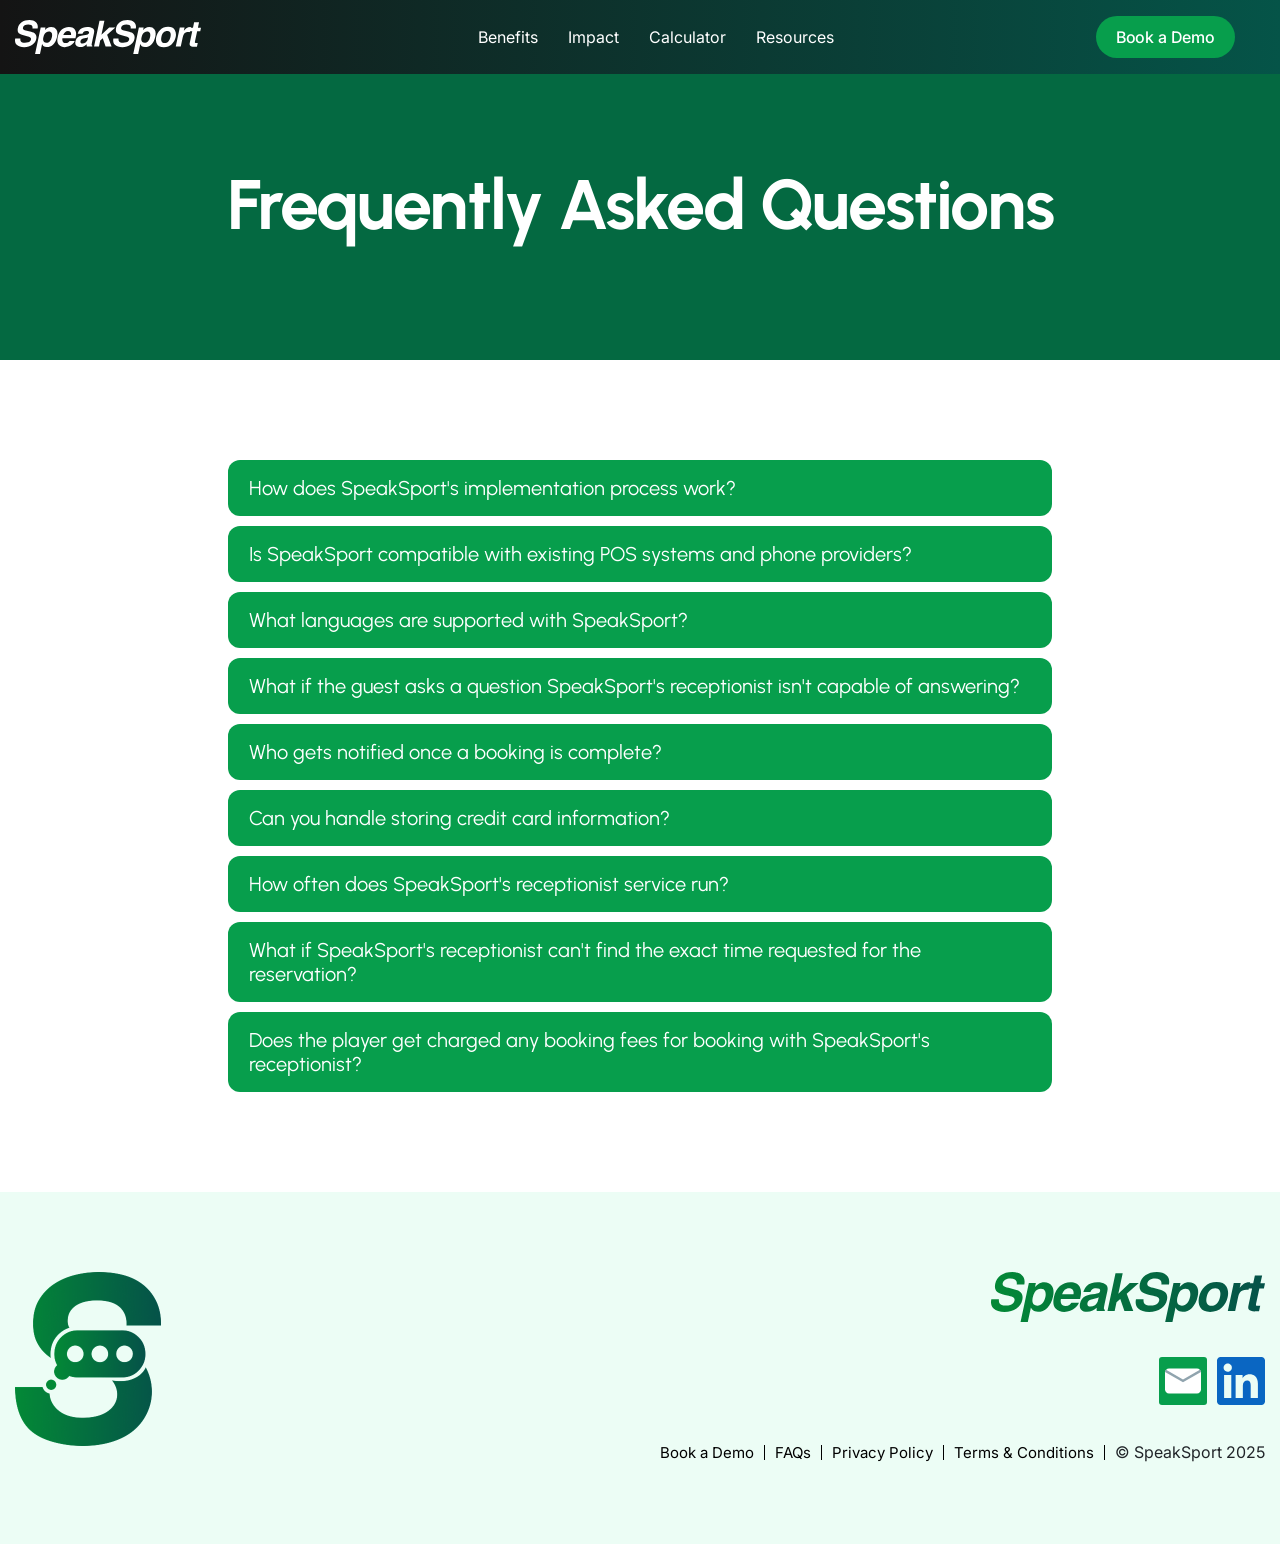
==== commit 855a760a: "Website Updates [Client feedback]" ====
--- a/faqs.html
+++ b/faqs.html
@@ -17,7 +17,7 @@
     <!-- Open Graph / Facebook -->
     <meta property="og:type" content="website" />
     <meta property="og:url" content="" />
-    <meta property="og:title" content="SpeakSport - Never miss a call again."/>
+    <meta property="og:title" content="SpeakSport - AI-Voice Receptionist technology for golf"/>
     <meta property="og:description" content="Always-on customer service, enhanced revenues, and increased guest retention - all without juggling the phones." />
     <meta property="og:image" content="/og-image.webp" />
     <meta property="og:image:secure_url" content="" /> 
@@ -26,7 +26,7 @@
 
     <!-- Twitter Cards -->
     <meta name="twitter:card" content="summary_large_image">
-    <meta name="twitter:title" content="SpeakSport - Never miss a call again.">
+    <meta name="twitter:title" content="SpeakSport - AI-Voice Receptionist technology for golf">
     <meta name="description" content="Always-on customer service, enhanced revenues, and increased guest retention - all without juggling the phones.">
     <meta name="twitter:image" content="/og-image.webp">
 </head>
@@ -223,7 +223,9 @@
                         <div class="inner-right-side">
                             <img src="public/images/speaksport.svg" alt="SpeakSport">
                             <div class="social-link">
-                                <a href="mailto:bk@speaksport.ai">bk@speaksport.ai</a>
+                                <a href="mailto:bk@speaksport.ai">
+                                    <img src="public/images/email-icon.svg" alt="Email">
+                                </a>
                                 <a href="https://www.linkedin.com/company/speaksport/" target="_blank">
                                     <img src="public/images/linkedin-icon.svg" alt="LinkedIn">
                                 </a>
--- a/css/styles.css
+++ b/css/styles.css
@@ -4,4 +4,4 @@
  * Copyright 2011-2018 The Bootstrap Authors
  * Copyright 2011-2018 Twitter, Inc.
  * Licensed under MIT (https://github.com/twbs/bootstrap/blob/master/LICENSE)
- */:root{--blue:#007bff;--indigo:#6610f2;--purple:#6f42c1;--pink:#e83e8c;--red:#dc3545;--orange:#fd7e14;--yellow:#ffc107;--green:#28a745;--teal:#20c997;--cyan:#17a2b8;--white:#fff;--gray:#6c757d;--gray-dark:#343a40;--primary:#007bff;--secondary:#6c757d;--success:#28a745;--info:#17a2b8;--warning:#ffc107;--danger:#dc3545;--light:#f8f9fa;--dark:#343a40;--breakpoint-xs:0;--breakpoint-sm:576px;--breakpoint-md:768px;--breakpoint-lg:992px;--breakpoint-xl:1200px;--font-family-sans-serif:-apple-system,BlinkMacSystemFont,"Segoe UI",Roboto,"Helvetica Neue",Arial,sans-serif,"Apple Color Emoji","Segoe UI Emoji","Segoe UI Symbol","Noto Color Emoji";--font-family-monospace:SFMono-Regular,Menlo,Monaco,Consolas,"Liberation Mono","Courier New",monospace}*,:after,:before{-webkit-box-sizing:border-box;box-sizing:border-box}html{font-family:sans-serif;line-height:1.15;-webkit-text-size-adjust:100%;-ms-text-size-adjust:100%;-ms-overflow-style:scrollbar;-webkit-tap-highlight-color:transparent}@-ms-viewport{width:device-width}article,aside,figcaption,figure,footer,header,hgroup,main,nav,section{display:block}body{margin:0;font-family:-apple-system,BlinkMacSystemFont,"Segoe UI",Roboto,"Helvetica Neue",Arial,sans-serif,"Apple Color Emoji","Segoe UI Emoji","Segoe UI Symbol","Noto Color Emoji";font-size:1rem;font-weight:400;line-height:1.5;color:#212529;text-align:left;background-color:#fff}[tabindex="-1"]:focus{outline:0!important}hr{-webkit-box-sizing:content-box;box-sizing:content-box;height:0;overflow:visible}h1,h2,h3,h4,h5,h6{margin-top:0;margin-bottom:0.5rem}p{margin-top:0;margin-bottom:1rem}abbr[data-original-title],abbr[title]{text-decoration:underline;-webkit-text-decoration:underline dotted;text-decoration:underline dotted;cursor:help;border-bottom:0}address{margin-bottom:1rem;font-style:normal;line-height:inherit}dl,ol,ul{margin-top:0;margin-bottom:1rem}ol ol,ol ul,ul ol,ul ul{margin-bottom:0}dt{font-weight:700}dd{margin-bottom:0.5rem;margin-left:0}blockquote{margin:0 0 1rem}dfn{font-style:italic}b,strong{font-weight:bolder}small{font-size:80%}sub,sup{position:relative;font-size:75%;line-height:0;vertical-align:baseline}sub{bottom:-0.25em}sup{top:-0.5em}a{color:#007bff;text-decoration:none;background-color:transparent;-webkit-text-decoration-skip:objects}a:hover{color:#0056b3;text-decoration:underline}a:not([href]):not([tabindex]){color:inherit;text-decoration:none}a:not([href]):not([tabindex]):focus,a:not([href]):not([tabindex]):hover{color:inherit;text-decoration:none}a:not([href]):not([tabindex]):focus{outline:0}code,kbd,pre,samp{font-family:SFMono-Regular,Menlo,Monaco,Consolas,"Liberation Mono","Courier New",monospace;font-size:1em}pre{margin-top:0;margin-bottom:1rem;overflow:auto;-ms-overflow-style:scrollbar}figure{margin:0 0 1rem}img{vertical-align:middle;border-style:none}svg{overflow:hidden;vertical-align:middle}table{border-collapse:collapse}caption{padding-top:0.75rem;padding-bottom:0.75rem;color:#6c757d;text-align:left;caption-side:bottom}th{text-align:inherit}label{display:inline-block;margin-bottom:0.5rem}button{border-radius:0}button:focus{outline:1px dotted;outline:5px auto -webkit-focus-ring-color}button,input,optgroup,select,textarea{margin:0;font-family:inherit;font-size:inherit;line-height:inherit}button,input{overflow:visible}button,select{text-transform:none}[type=reset],[type=submit],button,html [type=button]{-webkit-appearance:button}[type=button]::-moz-focus-inner,[type=reset]::-moz-focus-inner,[type=submit]::-moz-focus-inner,button::-moz-focus-inner{padding:0;border-style:none}input[type=checkbox],input[type=radio]{-webkit-box-sizing:border-box;box-sizing:border-box;padding:0}input[type=date],input[type=datetime-local],input[type=month],input[type=time]{-webkit-appearance:listbox}textarea{overflow:auto;resize:vertical}fieldset{min-width:0;padding:0;margin:0;border:0}legend{display:block;width:100%;max-width:100%;padding:0;margin-bottom:0.5rem;font-size:1.5rem;line-height:inherit;color:inherit;white-space:normal}progress{vertical-align:baseline}[type=number]::-webkit-inner-spin-button,[type=number]::-webkit-outer-spin-button{height:auto}[type=search]{outline-offset:-2px;-webkit-appearance:none}[type=search]::-webkit-search-cancel-button,[type=search]::-webkit-search-decoration{-webkit-appearance:none}::-webkit-file-upload-button{font:inherit;-webkit-appearance:button}output{display:inline-block}summary{display:list-item;cursor:pointer}template{display:none}[hidden]{display:none!important}.h1,.h2,.h3,.h4,.h5,.h6,h1,h2,h3,h4,h5,h6{margin-bottom:0.5rem;font-family:inherit;font-weight:500;line-height:1.2;color:inherit}.h1,h1{font-size:2.5rem}.h2,h2{font-size:2rem}.h3,h3{font-size:1.75rem}.h4,h4{font-size:1.5rem}.h5,h5{font-size:1.25rem}.h6,h6{font-size:1rem}.lead{font-size:1.25rem;font-weight:300}.display-1{font-size:6rem;font-weight:300;line-height:1.2}.display-2{font-size:5.5rem;font-weight:300;line-height:1.2}.display-3{font-size:4.5rem;font-weight:300;line-height:1.2}.display-4{font-size:3.5rem;font-weight:300;line-height:1.2}hr{margin-top:1rem;margin-bottom:1rem;border:0;border-top:1px solid rgba(0,0,0,0.1)}.small,small{font-size:80%;font-weight:400}.mark,mark{padding:0.2em;background-color:#fcf8e3}.list-unstyled{padding-left:0;list-style:none}.list-inline{padding-left:0;list-style:none}.list-inline-item{display:inline-block}.list-inline-item:not(:last-child){margin-right:0.5rem}.initialism{font-size:90%;text-transform:uppercase}.blockquote{margin-bottom:1rem;font-size:1.25rem}.blockquote-footer{display:block;font-size:80%;color:#6c757d}.blockquote-footer:before{content:"— "}.img-fluid{max-width:100%;height:auto}.img-thumbnail{padding:0.25rem;background-color:#fff;border:1px solid #dee2e6;border-radius:0.25rem;max-width:100%;height:auto}.figure{display:inline-block}.figure-img{margin-bottom:0.5rem;line-height:1}.figure-caption{font-size:90%;color:#6c757d}code{font-size:87.5%;color:#e83e8c;word-break:break-word}a>code{color:inherit}kbd{padding:0.2rem 0.4rem;font-size:87.5%;color:#fff;background-color:#212529;border-radius:0.2rem}kbd kbd{padding:0;font-size:100%;font-weight:700}pre{display:block;font-size:87.5%;color:#212529}pre code{font-size:inherit;color:inherit;word-break:normal}.pre-scrollable{max-height:340px;overflow-y:scroll}.container{width:100%;padding-right:15px;padding-left:15px;margin-right:auto;margin-left:auto}@media (min-width:576px){.container{max-width:540px}}@media (min-width:768px){.container{max-width:720px}}@media (min-width:992px){.container{max-width:960px}}@media (min-width:1200px){.container{max-width:1140px}}.container-fluid{width:100%;padding-right:15px;padding-left:15px;margin-right:auto;margin-left:auto}.row{display:-ms-flexbox;display:-webkit-box;display:flex;-ms-flex-wrap:wrap;flex-wrap:wrap;margin-right:-15px;margin-left:-15px}.no-gutters{margin-right:0;margin-left:0}.no-gutters>.col,.no-gutters>[class*=col-]{padding-right:0;padding-left:0}.col,.col-1,.col-10,.col-11,.col-12,.col-2,.col-3,.col-4,.col-5,.col-6,.col-7,.col-8,.col-9,.col-auto,.col-lg,.col-lg-1,.col-lg-10,.col-lg-11,.col-lg-12,.col-lg-2,.col-lg-3,.col-lg-4,.col-lg-5,.col-lg-6,.col-lg-7,.col-lg-8,.col-lg-9,.col-lg-auto,.col-md,.col-md-1,.col-md-10,.col-md-11,.col-md-12,.col-md-2,.col-md-3,.col-md-4,.col-md-5,.col-md-6,.col-md-7,.col-md-8,.col-md-9,.col-md-auto,.col-sm,.col-sm-1,.col-sm-10,.col-sm-11,.col-sm-12,.col-sm-2,.col-sm-3,.col-sm-4,.col-sm-5,.col-sm-6,.col-sm-7,.col-sm-8,.col-sm-9,.col-sm-auto,.col-xl,.col-xl-1,.col-xl-10,.col-xl-11,.col-xl-12,.col-xl-2,.col-xl-3,.col-xl-4,.col-xl-5,.col-xl-6,.col-xl-7,.col-xl-8,.col-xl-9,.col-xl-auto{position:relative;width:100%;min-height:1px;padding-right:15px;padding-left:15px}.col{-ms-flex-preferred-size:0;flex-basis:0;-ms-flex-positive:1;-webkit-box-flex:1;flex-grow:1;max-width:100%}.col-auto{-ms-flex:0 0 auto;-webkit-box-flex:0;flex:0 0 auto;width:auto;max-width:none}.col-1{-ms-flex:0 0 8.333333%;-webkit-box-flex:0;flex:0 0 8.333333%;max-width:8.333333%}.col-2{-ms-flex:0 0 16.666667%;-webkit-box-flex:0;flex:0 0 16.666667%;max-width:16.666667%}.col-3{-ms-flex:0 0 25%;-webkit-box-flex:0;flex:0 0 25%;max-width:25%}.col-4{-ms-flex:0 0 33.333333%;-webkit-box-flex:0;flex:0 0 33.333333%;max-width:33.333333%}.col-5{-ms-flex:0 0 41.666667%;-webkit-box-flex:0;flex:0 0 41.666667%;max-width:41.666667%}.col-6{-ms-flex:0 0 50%;-webkit-box-flex:0;flex:0 0 50%;max-width:50%}.col-7{-ms-flex:0 0 58.333333%;-webkit-box-flex:0;flex:0 0 58.333333%;max-width:58.333333%}.col-8{-ms-flex:0 0 66.666667%;-webkit-box-flex:0;flex:0 0 66.666667%;max-width:66.666667%}.col-9{-ms-flex:0 0 75%;-webkit-box-flex:0;flex:0 0 75%;max-width:75%}.col-10{-ms-flex:0 0 83.333333%;-webkit-box-flex:0;flex:0 0 83.333333%;max-width:83.333333%}.col-11{-ms-flex:0 0 91.666667%;-webkit-box-flex:0;flex:0 0 91.666667%;max-width:91.666667%}.col-12{-ms-flex:0 0 100%;-webkit-box-flex:0;flex:0 0 100%;max-width:100%}.order-first{-ms-flex-order:-1;-webkit-box-ordinal-group:0;order:-1}.order-last{-ms-flex-order:13;-webkit-box-ordinal-group:14;order:13}.order-0{-ms-flex-order:0;-webkit-box-ordinal-group:1;order:0}.order-1{-ms-flex-order:1;-webkit-box-ordinal-group:2;order:1}.order-2{-ms-flex-order:2;-webkit-box-ordinal-group:3;order:2}.order-3{-ms-flex-order:3;-webkit-box-ordinal-group:4;order:3}.order-4{-ms-flex-order:4;-webkit-box-ordinal-group:5;order:4}.order-5{-ms-flex-order:5;-webkit-box-ordinal-group:6;order:5}.order-6{-ms-flex-order:6;-webkit-box-ordinal-group:7;order:6}.order-7{-ms-flex-order:7;-webkit-box-ordinal-group:8;order:7}.order-8{-ms-flex-order:8;-webkit-box-ordinal-group:9;order:8}.order-9{-ms-flex-order:9;-webkit-box-ordinal-group:10;order:9}.order-10{-ms-flex-order:10;-webkit-box-ordinal-group:11;order:10}.order-11{-ms-flex-order:11;-webkit-box-ordinal-group:12;order:11}.order-12{-ms-flex-order:12;-webkit-box-ordinal-group:13;order:12}.offset-1{margin-left:8.333333%}.offset-2{margin-left:16.666667%}.offset-3{margin-left:25%}.offset-4{margin-left:33.333333%}.offset-5{margin-left:41.666667%}.offset-6{margin-left:50%}.offset-7{margin-left:58.333333%}.offset-8{margin-left:66.666667%}.offset-9{margin-left:75%}.offset-10{margin-left:83.333333%}.offset-11{margin-left:91.666667%}@media (min-width:576px){.col-sm{-ms-flex-preferred-size:0;flex-basis:0;-ms-flex-positive:1;-webkit-box-flex:1;flex-grow:1;max-width:100%}.col-sm-auto{-ms-flex:0 0 auto;-webkit-box-flex:0;flex:0 0 auto;width:auto;max-width:none}.col-sm-1{-ms-flex:0 0 8.333333%;-webkit-box-flex:0;flex:0 0 8.333333%;max-width:8.333333%}.col-sm-2{-ms-flex:0 0 16.666667%;-webkit-box-flex:0;flex:0 0 16.666667%;max-width:16.666667%}.col-sm-3{-ms-flex:0 0 25%;-webkit-box-flex:0;flex:0 0 25%;max-width:25%}.col-sm-4{-ms-flex:0 0 33.333333%;-webkit-box-flex:0;flex:0 0 33.333333%;max-width:33.333333%}.col-sm-5{-ms-flex:0 0 41.666667%;-webkit-box-flex:0;flex:0 0 41.666667%;max-width:41.666667%}.col-sm-6{-ms-flex:0 0 50%;-webkit-box-flex:0;flex:0 0 50%;max-width:50%}.col-sm-7{-ms-flex:0 0 58.333333%;-webkit-box-flex:0;flex:0 0 58.333333%;max-width:58.333333%}.col-sm-8{-ms-flex:0 0 66.666667%;-webkit-box-flex:0;flex:0 0 66.666667%;max-width:66.666667%}.col-sm-9{-ms-flex:0 0 75%;-webkit-box-flex:0;flex:0 0 75%;max-width:75%}.col-sm-10{-ms-flex:0 0 83.333333%;-webkit-box-flex:0;flex:0 0 83.333333%;max-width:83.333333%}.col-sm-11{-ms-flex:0 0 91.666667%;-webkit-box-flex:0;flex:0 0 91.666667%;max-width:91.666667%}.col-sm-12{-ms-flex:0 0 100%;-webkit-box-flex:0;flex:0 0 100%;max-width:100%}.order-sm-first{-ms-flex-order:-1;-webkit-box-ordinal-group:0;order:-1}.order-sm-last{-ms-flex-order:13;-webkit-box-ordinal-group:14;order:13}.order-sm-0{-ms-flex-order:0;-webkit-box-ordinal-group:1;order:0}.order-sm-1{-ms-flex-order:1;-webkit-box-ordinal-group:2;order:1}.order-sm-2{-ms-flex-order:2;-webkit-box-ordinal-group:3;order:2}.order-sm-3{-ms-flex-order:3;-webkit-box-ordinal-group:4;order:3}.order-sm-4{-ms-flex-order:4;-webkit-box-ordinal-group:5;order:4}.order-sm-5{-ms-flex-order:5;-webkit-box-ordinal-group:6;order:5}.order-sm-6{-ms-flex-order:6;-webkit-box-ordinal-group:7;order:6}.order-sm-7{-ms-flex-order:7;-webkit-box-ordinal-group:8;order:7}.order-sm-8{-ms-flex-order:8;-webkit-box-ordinal-group:9;order:8}.order-sm-9{-ms-flex-order:9;-webkit-box-ordinal-group:10;order:9}.order-sm-10{-ms-flex-order:10;-webkit-box-ordinal-group:11;order:10}.order-sm-11{-ms-flex-order:11;-webkit-box-ordinal-group:12;order:11}.order-sm-12{-ms-flex-order:12;-webkit-box-ordinal-group:13;order:12}.offset-sm-0{margin-left:0}.offset-sm-1{margin-left:8.333333%}.offset-sm-2{margin-left:16.666667%}.offset-sm-3{margin-left:25%}.offset-sm-4{margin-left:33.333333%}.offset-sm-5{margin-left:41.666667%}.offset-sm-6{margin-left:50%}.offset-sm-7{margin-left:58.333333%}.offset-sm-8{margin-left:66.666667%}.offset-sm-9{margin-left:75%}.offset-sm-10{margin-left:83.333333%}.offset-sm-11{margin-left:91.666667%}}@media (min-width:768px){.col-md{-ms-flex-preferred-size:0;flex-basis:0;-ms-flex-positive:1;-webkit-box-flex:1;flex-grow:1;max-width:100%}.col-md-auto{-ms-flex:0 0 auto;-webkit-box-flex:0;flex:0 0 auto;width:auto;max-width:none}.col-md-1{-ms-flex:0 0 8.333333%;-webkit-box-flex:0;flex:0 0 8.333333%;max-width:8.333333%}.col-md-2{-ms-flex:0 0 16.666667%;-webkit-box-flex:0;flex:0 0 16.666667%;max-width:16.666667%}.col-md-3{-ms-flex:0 0 25%;-webkit-box-flex:0;flex:0 0 25%;max-width:25%}.col-md-4{-ms-flex:0 0 33.333333%;-webkit-box-flex:0;flex:0 0 33.333333%;max-width:33.333333%}.col-md-5{-ms-flex:0 0 41.666667%;-webkit-box-flex:0;flex:0 0 41.666667%;max-width:41.666667%}.col-md-6{-ms-flex:0 0 50%;-webkit-box-flex:0;flex:0 0 50%;max-width:50%}.col-md-7{-ms-flex:0 0 58.333333%;-webkit-box-flex:0;flex:0 0 58.333333%;max-width:58.333333%}.col-md-8{-ms-flex:0 0 66.666667%;-webkit-box-flex:0;flex:0 0 66.666667%;max-width:66.666667%}.col-md-9{-ms-flex:0 0 75%;-webkit-box-flex:0;flex:0 0 75%;max-width:75%}.col-md-10{-ms-flex:0 0 83.333333%;-webkit-box-flex:0;flex:0 0 83.333333%;max-width:83.333333%}.col-md-11{-ms-flex:0 0 91.666667%;-webkit-box-flex:0;flex:0 0 91.666667%;max-width:91.666667%}.col-md-12{-ms-flex:0 0 100%;-webkit-box-flex:0;flex:0 0 100%;max-width:100%}.order-md-first{-ms-flex-order:-1;-webkit-box-ordinal-group:0;order:-1}.order-md-last{-ms-flex-order:13;-webkit-box-ordinal-group:14;order:13}.order-md-0{-ms-flex-order:0;-webkit-box-ordinal-group:1;order:0}.order-md-1{-ms-flex-order:1;-webkit-box-ordinal-group:2;order:1}.order-md-2{-ms-flex-order:2;-webkit-box-ordinal-group:3;order:2}.order-md-3{-ms-flex-order:3;-webkit-box-ordinal-group:4;order:3}.order-md-4{-ms-flex-order:4;-webkit-box-ordinal-group:5;order:4}.order-md-5{-ms-flex-order:5;-webkit-box-ordinal-group:6;order:5}.order-md-6{-ms-flex-order:6;-webkit-box-ordinal-group:7;order:6}.order-md-7{-ms-flex-order:7;-webkit-box-ordinal-group:8;order:7}.order-md-8{-ms-flex-order:8;-webkit-box-ordinal-group:9;order:8}.order-md-9{-ms-flex-order:9;-webkit-box-ordinal-group:10;order:9}.order-md-10{-ms-flex-order:10;-webkit-box-ordinal-group:11;order:10}.order-md-11{-ms-flex-order:11;-webkit-box-ordinal-group:12;order:11}.order-md-12{-ms-flex-order:12;-webkit-box-ordinal-group:13;order:12}.offset-md-0{margin-left:0}.offset-md-1{margin-left:8.333333%}.offset-md-2{margin-left:16.666667%}.offset-md-3{margin-left:25%}.offset-md-4{margin-left:33.333333%}.offset-md-5{margin-left:41.666667%}.offset-md-6{margin-left:50%}.offset-md-7{margin-left:58.333333%}.offset-md-8{margin-left:66.666667%}.offset-md-9{margin-left:75%}.offset-md-10{margin-left:83.333333%}.offset-md-11{margin-left:91.666667%}}@media (min-width:992px){.col-lg{-ms-flex-preferred-size:0;flex-basis:0;-ms-flex-positive:1;-webkit-box-flex:1;flex-grow:1;max-width:100%}.col-lg-auto{-ms-flex:0 0 auto;-webkit-box-flex:0;flex:0 0 auto;width:auto;max-width:none}.col-lg-1{-ms-flex:0 0 8.333333%;-webkit-box-flex:0;flex:0 0 8.333333%;max-width:8.333333%}.col-lg-2{-ms-flex:0 0 16.666667%;-webkit-box-flex:0;flex:0 0 16.666667%;max-width:16.666667%}.col-lg-3{-ms-flex:0 0 25%;-webkit-box-flex:0;flex:0 0 25%;max-width:25%}.col-lg-4{-ms-flex:0 0 33.333333%;-webkit-box-flex:0;flex:0 0 33.333333%;max-width:33.333333%}.col-lg-5{-ms-flex:0 0 41.666667%;-webkit-box-flex:0;flex:0 0 41.666667%;max-width:41.666667%}.col-lg-6{-ms-flex:0 0 50%;-webkit-box-flex:0;flex:0 0 50%;max-width:50%}.col-lg-7{-ms-flex:0 0 58.333333%;-webkit-box-flex:0;flex:0 0 58.333333%;max-width:58.333333%}.col-lg-8{-ms-flex:0 0 66.666667%;-webkit-box-flex:0;flex:0 0 66.666667%;max-width:66.666667%}.col-lg-9{-ms-flex:0 0 75%;-webkit-box-flex:0;flex:0 0 75%;max-width:75%}.col-lg-10{-ms-flex:0 0 83.333333%;-webkit-box-flex:0;flex:0 0 83.333333%;max-width:83.333333%}.col-lg-11{-ms-flex:0 0 91.666667%;-webkit-box-flex:0;flex:0 0 91.666667%;max-width:91.666667%}.col-lg-12{-ms-flex:0 0 100%;-webkit-box-flex:0;flex:0 0 100%;max-width:100%}.order-lg-first{-ms-flex-order:-1;-webkit-box-ordinal-group:0;order:-1}.order-lg-last{-ms-flex-order:13;-webkit-box-ordinal-group:14;order:13}.order-lg-0{-ms-flex-order:0;-webkit-box-ordinal-group:1;order:0}.order-lg-1{-ms-flex-order:1;-webkit-box-ordinal-group:2;order:1}.order-lg-2{-ms-flex-order:2;-webkit-box-ordinal-group:3;order:2}.order-lg-3{-ms-flex-order:3;-webkit-box-ordinal-group:4;order:3}.order-lg-4{-ms-flex-order:4;-webkit-box-ordinal-group:5;order:4}.order-lg-5{-ms-flex-order:5;-webkit-box-ordinal-group:6;order:5}.order-lg-6{-ms-flex-order:6;-webkit-box-ordinal-group:7;order:6}.order-lg-7{-ms-flex-order:7;-webkit-box-ordinal-group:8;order:7}.order-lg-8{-ms-flex-order:8;-webkit-box-ordinal-group:9;order:8}.order-lg-9{-ms-flex-order:9;-webkit-box-ordinal-group:10;order:9}.order-lg-10{-ms-flex-order:10;-webkit-box-ordinal-group:11;order:10}.order-lg-11{-ms-flex-order:11;-webkit-box-ordinal-group:12;order:11}.order-lg-12{-ms-flex-order:12;-webkit-box-ordinal-group:13;order:12}.offset-lg-0{margin-left:0}.offset-lg-1{margin-left:8.333333%}.offset-lg-2{margin-left:16.666667%}.offset-lg-3{margin-left:25%}.offset-lg-4{margin-left:33.333333%}.offset-lg-5{margin-left:41.666667%}.offset-lg-6{margin-left:50%}.offset-lg-7{margin-left:58.333333%}.offset-lg-8{margin-left:66.666667%}.offset-lg-9{margin-left:75%}.offset-lg-10{margin-left:83.333333%}.offset-lg-11{margin-left:91.666667%}}@media (min-width:1200px){.col-xl{-ms-flex-preferred-size:0;flex-basis:0;-ms-flex-positive:1;-webkit-box-flex:1;flex-grow:1;max-width:100%}.col-xl-auto{-ms-flex:0 0 auto;-webkit-box-flex:0;flex:0 0 auto;width:auto;max-width:none}.col-xl-1{-ms-flex:0 0 8.333333%;-webkit-box-flex:0;flex:0 0 8.333333%;max-width:8.333333%}.col-xl-2{-ms-flex:0 0 16.666667%;-webkit-box-flex:0;flex:0 0 16.666667%;max-width:16.666667%}.col-xl-3{-ms-flex:0 0 25%;-webkit-box-flex:0;flex:0 0 25%;max-width:25%}.col-xl-4{-ms-flex:0 0 33.333333%;-webkit-box-flex:0;flex:0 0 33.333333%;max-width:33.333333%}.col-xl-5{-ms-flex:0 0 41.666667%;-webkit-box-flex:0;flex:0 0 41.666667%;max-width:41.666667%}.col-xl-6{-ms-flex:0 0 50%;-webkit-box-flex:0;flex:0 0 50%;max-width:50%}.col-xl-7{-ms-flex:0 0 58.333333%;-webkit-box-flex:0;flex:0 0 58.333333%;max-width:58.333333%}.col-xl-8{-ms-flex:0 0 66.666667%;-webkit-box-flex:0;flex:0 0 66.666667%;max-width:66.666667%}.col-xl-9{-ms-flex:0 0 75%;-webkit-box-flex:0;flex:0 0 75%;max-width:75%}.col-xl-10{-ms-flex:0 0 83.333333%;-webkit-box-flex:0;flex:0 0 83.333333%;max-width:83.333333%}.col-xl-11{-ms-flex:0 0 91.666667%;-webkit-box-flex:0;flex:0 0 91.666667%;max-width:91.666667%}.col-xl-12{-ms-flex:0 0 100%;-webkit-box-flex:0;flex:0 0 100%;max-width:100%}.order-xl-first{-ms-flex-order:-1;-webkit-box-ordinal-group:0;order:-1}.order-xl-last{-ms-flex-order:13;-webkit-box-ordinal-group:14;order:13}.order-xl-0{-ms-flex-order:0;-webkit-box-ordinal-group:1;order:0}.order-xl-1{-ms-flex-order:1;-webkit-box-ordinal-group:2;order:1}.order-xl-2{-ms-flex-order:2;-webkit-box-ordinal-group:3;order:2}.order-xl-3{-ms-flex-order:3;-webkit-box-ordinal-group:4;order:3}.order-xl-4{-ms-flex-order:4;-webkit-box-ordinal-group:5;order:4}.order-xl-5{-ms-flex-order:5;-webkit-box-ordinal-group:6;order:5}.order-xl-6{-ms-flex-order:6;-webkit-box-ordinal-group:7;order:6}.order-xl-7{-ms-flex-order:7;-webkit-box-ordinal-group:8;order:7}.order-xl-8{-ms-flex-order:8;-webkit-box-ordinal-group:9;order:8}.order-xl-9{-ms-flex-order:9;-webkit-box-ordinal-group:10;order:9}.order-xl-10{-ms-flex-order:10;-webkit-box-ordinal-group:11;order:10}.order-xl-11{-ms-flex-order:11;-webkit-box-ordinal-group:12;order:11}.order-xl-12{-ms-flex-order:12;-webkit-box-ordinal-group:13;order:12}.offset-xl-0{margin-left:0}.offset-xl-1{margin-left:8.333333%}.offset-xl-2{margin-left:16.666667%}.offset-xl-3{margin-left:25%}.offset-xl-4{margin-left:33.333333%}.offset-xl-5{margin-left:41.666667%}.offset-xl-6{margin-left:50%}.offset-xl-7{margin-left:58.333333%}.offset-xl-8{margin-left:66.666667%}.offset-xl-9{margin-left:75%}.offset-xl-10{margin-left:83.333333%}.offset-xl-11{margin-left:91.666667%}}.table{width:100%;margin-bottom:1rem;background-color:transparent}.table td,.table th{padding:0.75rem;vertical-align:top;border-top:1px solid #dee2e6}.table thead th{vertical-align:bottom;border-bottom:2px solid #dee2e6}.table tbody+tbody{border-top:2px solid #dee2e6}.table .table{background-color:#fff}.table-sm td,.table-sm th{padding:0.3rem}.table-bordered{border:1px solid #dee2e6}.table-bordered td,.table-bordered th{border:1px solid #dee2e6}.table-bordered thead td,.table-bordered thead th{border-bottom-width:2px}.table-borderless tbody+tbody,.table-borderless td,.table-borderless th,.table-borderless thead th{border:0}.table-striped tbody tr:nth-of-type(odd){background-color:rgba(0,0,0,0.05)}.table-hover tbody tr:hover{background-color:rgba(0,0,0,0.075)}.table-primary,.table-primary>td,.table-primary>th{background-color:#b8daff}.table-hover .table-primary:hover{background-color:#9fcdff}.table-hover .table-primary:hover>td,.table-hover .table-primary:hover>th{background-color:#9fcdff}.table-secondary,.table-secondary>td,.table-secondary>th{background-color:#d6d8db}.table-hover .table-secondary:hover{background-color:#c8cbcf}.table-hover .table-secondary:hover>td,.table-hover .table-secondary:hover>th{background-color:#c8cbcf}.table-success,.table-success>td,.table-success>th{background-color:#c3e6cb}.table-hover .table-success:hover{background-color:#b1dfbb}.table-hover .table-success:hover>td,.table-hover .table-success:hover>th{background-color:#b1dfbb}.table-info,.table-info>td,.table-info>th{background-color:#bee5eb}.table-hover .table-info:hover{background-color:#abdde5}.table-hover .table-info:hover>td,.table-hover .table-info:hover>th{background-color:#abdde5}.table-warning,.table-warning>td,.table-warning>th{background-color:#ffeeba}.table-hover .table-warning:hover{background-color:#ffe8a1}.table-hover .table-warning:hover>td,.table-hover .table-warning:hover>th{background-color:#ffe8a1}.table-danger,.table-danger>td,.table-danger>th{background-color:#f5c6cb}.table-hover .table-danger:hover{background-color:#f1b0b7}.table-hover .table-danger:hover>td,.table-hover .table-danger:hover>th{background-color:#f1b0b7}.table-light,.table-light>td,.table-light>th{background-color:#fdfdfe}.table-hover .table-light:hover{background-color:#ececf6}.table-hover .table-light:hover>td,.table-hover .table-light:hover>th{background-color:#ececf6}.table-dark,.table-dark>td,.table-dark>th{background-color:#c6c8ca}.table-hover .table-dark:hover{background-color:#b9bbbe}.table-hover .table-dark:hover>td,.table-hover .table-dark:hover>th{background-color:#b9bbbe}.table-active,.table-active>td,.table-active>th{background-color:rgba(0,0,0,0.075)}.table-hover .table-active:hover{background-color:rgba(0,0,0,0.075)}.table-hover .table-active:hover>td,.table-hover .table-active:hover>th{background-color:rgba(0,0,0,0.075)}.table .thead-dark th{color:#fff;background-color:#212529;border-color:#32383e}.table .thead-light th{color:#495057;background-color:#e9ecef;border-color:#dee2e6}.table-dark{color:#fff;background-color:#212529}.table-dark td,.table-dark th,.table-dark thead th{border-color:#32383e}.table-dark.table-bordered{border:0}.table-dark.table-striped tbody tr:nth-of-type(odd){background-color:rgba(255,255,255,0.05)}.table-dark.table-hover tbody tr:hover{background-color:rgba(255,255,255,0.075)}@media (max-width:575.98px){.table-responsive-sm{display:block;width:100%;overflow-x:auto;-webkit-overflow-scrolling:touch;-ms-overflow-style:-ms-autohiding-scrollbar}.table-responsive-sm>.table-bordered{border:0}}@media (max-width:767.98px){.table-responsive-md{display:block;width:100%;overflow-x:auto;-webkit-overflow-scrolling:touch;-ms-overflow-style:-ms-autohiding-scrollbar}.table-responsive-md>.table-bordered{border:0}}@media (max-width:991.98px){.table-responsive-lg{display:block;width:100%;overflow-x:auto;-webkit-overflow-scrolling:touch;-ms-overflow-style:-ms-autohiding-scrollbar}.table-responsive-lg>.table-bordered{border:0}}@media (max-width:1199.98px){.table-responsive-xl{display:block;width:100%;overflow-x:auto;-webkit-overflow-scrolling:touch;-ms-overflow-style:-ms-autohiding-scrollbar}.table-responsive-xl>.table-bordered{border:0}}.table-responsive{display:block;width:100%;overflow-x:auto;-webkit-overflow-scrolling:touch;-ms-overflow-style:-ms-autohiding-scrollbar}.table-responsive>.table-bordered{border:0}.form-control{display:block;width:100%;height:calc(2.25rem + 2px);padding:0.375rem 0.75rem;font-size:1rem;line-height:1.5;color:#495057;background-color:#fff;background-clip:padding-box;border:1px solid #ced4da;border-radius:0.25rem;-webkit-transition:border-color 0.15s ease-in-out,-webkit-box-shadow 0.15s ease-in-out;transition:border-color 0.15s ease-in-out,-webkit-box-shadow 0.15s ease-in-out;transition:border-color 0.15s ease-in-out,box-shadow 0.15s ease-in-out;transition:border-color 0.15s ease-in-out,box-shadow 0.15s ease-in-out,-webkit-box-shadow 0.15s ease-in-out}@media screen and (prefers-reduced-motion:reduce){.form-control{-webkit-transition:none;transition:none}}.form-control::-ms-expand{background-color:transparent;border:0}.form-control:focus{color:#495057;background-color:#fff;border-color:#80bdff;outline:0;-webkit-box-shadow:0 0 0 0.2rem rgba(0,123,255,0.25);box-shadow:0 0 0 0.2rem rgba(0,123,255,0.25)}.form-control::-webkit-input-placeholder{color:#6c757d;opacity:1}.form-control::-moz-placeholder{color:#6c757d;opacity:1}.form-control:-ms-input-placeholder{color:#6c757d;opacity:1}.form-control::-ms-input-placeholder{color:#6c757d;opacity:1}.form-control::placeholder{color:#6c757d;opacity:1}.form-control:disabled,.form-control[readonly]{background-color:#e9ecef;opacity:1}select.form-control:focus::-ms-value{color:#495057;background-color:#fff}.form-control-file,.form-control-range{display:block;width:100%}.col-form-label{padding-top:calc(0.375rem + 1px);padding-bottom:calc(0.375rem + 1px);margin-bottom:0;font-size:inherit;line-height:1.5}.col-form-label-lg{padding-top:calc(0.5rem + 1px);padding-bottom:calc(0.5rem + 1px);font-size:1.25rem;line-height:1.5}.col-form-label-sm{padding-top:calc(0.25rem + 1px);padding-bottom:calc(0.25rem + 1px);font-size:0.875rem;line-height:1.5}.form-control-plaintext{display:block;width:100%;padding-top:0.375rem;padding-bottom:0.375rem;margin-bottom:0;line-height:1.5;color:#212529;background-color:transparent;border:solid transparent;border-width:1px 0}.form-control-plaintext.form-control-lg,.form-control-plaintext.form-control-sm{padding-right:0;padding-left:0}.form-control-sm{height:calc(1.8125rem + 2px);padding:0.25rem 0.5rem;font-size:0.875rem;line-height:1.5;border-radius:0.2rem}.form-control-lg{height:calc(2.875rem + 2px);padding:0.5rem 1rem;font-size:1.25rem;line-height:1.5;border-radius:0.3rem}select.form-control[multiple],select.form-control[size]{height:auto}textarea.form-control{height:auto}.form-group{margin-bottom:1rem}.form-text{display:block;margin-top:0.25rem}.form-row{display:-ms-flexbox;display:-webkit-box;display:flex;-ms-flex-wrap:wrap;flex-wrap:wrap;margin-right:-5px;margin-left:-5px}.form-row>.col,.form-row>[class*=col-]{padding-right:5px;padding-left:5px}.form-check{position:relative;display:block;padding-left:1.25rem}.form-check-input{position:absolute;margin-top:0.3rem;margin-left:-1.25rem}.form-check-input:disabled~.form-check-label{color:#6c757d}.form-check-label{margin-bottom:0}.form-check-inline{display:-ms-inline-flexbox;display:-webkit-inline-box;display:inline-flex;-ms-flex-align:center;-webkit-box-align:center;align-items:center;padding-left:0;margin-right:0.75rem}.form-check-inline .form-check-input{position:static;margin-top:0;margin-right:0.3125rem;margin-left:0}.valid-feedback{display:none;width:100%;margin-top:0.25rem;font-size:80%;color:#28a745}.valid-tooltip{position:absolute;top:100%;z-index:5;display:none;max-width:100%;padding:0.25rem 0.5rem;margin-top:0.1rem;font-size:0.875rem;line-height:1.5;color:#fff;background-color:rgba(40,167,69,0.9);border-radius:0.25rem}.custom-select.is-valid,.form-control.is-valid,.was-validated .custom-select:valid,.was-validated .form-control:valid{border-color:#28a745}.custom-select.is-valid:focus,.form-control.is-valid:focus,.was-validated .custom-select:valid:focus,.was-validated .form-control:valid:focus{border-color:#28a745;-webkit-box-shadow:0 0 0 0.2rem rgba(40,167,69,0.25);box-shadow:0 0 0 0.2rem rgba(40,167,69,0.25)}.custom-select.is-valid~.valid-feedback,.custom-select.is-valid~.valid-tooltip,.form-control.is-valid~.valid-feedback,.form-control.is-valid~.valid-tooltip,.was-validated .custom-select:valid~.valid-feedback,.was-validated .custom-select:valid~.valid-tooltip,.was-validated .form-control:valid~.valid-feedback,.was-validated .form-control:valid~.valid-tooltip{display:block}.form-control-file.is-valid~.valid-feedback,.form-control-file.is-valid~.valid-tooltip,.was-validated .form-control-file:valid~.valid-feedback,.was-validated .form-control-file:valid~.valid-tooltip{display:block}.form-check-input.is-valid~.form-check-label,.was-validated .form-check-input:valid~.form-check-label{color:#28a745}.form-check-input.is-valid~.valid-feedback,.form-check-input.is-valid~.valid-tooltip,.was-validated .form-check-input:valid~.valid-feedback,.was-validated .form-check-input:valid~.valid-tooltip{display:block}.custom-control-input.is-valid~.custom-control-label,.was-validated .custom-control-input:valid~.custom-control-label{color:#28a745}.custom-control-input.is-valid~.custom-control-label:before,.was-validated .custom-control-input:valid~.custom-control-label:before{background-color:#71dd8a}.custom-control-input.is-valid~.valid-feedback,.custom-control-input.is-valid~.valid-tooltip,.was-validated .custom-control-input:valid~.valid-feedback,.was-validated .custom-control-input:valid~.valid-tooltip{display:block}.custom-control-input.is-valid:checked~.custom-control-label:before,.was-validated .custom-control-input:valid:checked~.custom-control-label:before{background-color:#34ce57}.custom-control-input.is-valid:focus~.custom-control-label:before,.was-validated .custom-control-input:valid:focus~.custom-control-label:before{-webkit-box-shadow:0 0 0 1px #fff,0 0 0 0.2rem rgba(40,167,69,0.25);box-shadow:0 0 0 1px #fff,0 0 0 0.2rem rgba(40,167,69,0.25)}.custom-file-input.is-valid~.custom-file-label,.was-validated .custom-file-input:valid~.custom-file-label{border-color:#28a745}.custom-file-input.is-valid~.custom-file-label:after,.was-validated .custom-file-input:valid~.custom-file-label:after{border-color:inherit}.custom-file-input.is-valid~.valid-feedback,.custom-file-input.is-valid~.valid-tooltip,.was-validated .custom-file-input:valid~.valid-feedback,.was-validated .custom-file-input:valid~.valid-tooltip{display:block}.custom-file-input.is-valid:focus~.custom-file-label,.was-validated .custom-file-input:valid:focus~.custom-file-label{-webkit-box-shadow:0 0 0 0.2rem rgba(40,167,69,0.25);box-shadow:0 0 0 0.2rem rgba(40,167,69,0.25)}.invalid-feedback{display:none;width:100%;margin-top:0.25rem;font-size:80%;color:#dc3545}.invalid-tooltip{position:absolute;top:100%;z-index:5;display:none;max-width:100%;padding:0.25rem 0.5rem;margin-top:0.1rem;font-size:0.875rem;line-height:1.5;color:#fff;background-color:rgba(220,53,69,0.9);border-radius:0.25rem}.custom-select.is-invalid,.form-control.is-invalid,.was-validated .custom-select:invalid,.was-validated .form-control:invalid{border-color:#dc3545}.custom-select.is-invalid:focus,.form-control.is-invalid:focus,.was-validated .custom-select:invalid:focus,.was-validated .form-control:invalid:focus{border-color:#dc3545;-webkit-box-shadow:0 0 0 0.2rem rgba(220,53,69,0.25);box-shadow:0 0 0 0.2rem rgba(220,53,69,0.25)}.custom-select.is-invalid~.invalid-feedback,.custom-select.is-invalid~.invalid-tooltip,.form-control.is-invalid~.invalid-feedback,.form-control.is-invalid~.invalid-tooltip,.was-validated .custom-select:invalid~.invalid-feedback,.was-validated .custom-select:invalid~.invalid-tooltip,.was-validated .form-control:invalid~.invalid-feedback,.was-validated .form-control:invalid~.invalid-tooltip{display:block}.form-control-file.is-invalid~.invalid-feedback,.form-control-file.is-invalid~.invalid-tooltip,.was-validated .form-control-file:invalid~.invalid-feedback,.was-validated .form-control-file:invalid~.invalid-tooltip{display:block}.form-check-input.is-invalid~.form-check-label,.was-validated .form-check-input:invalid~.form-check-label{color:#dc3545}.form-check-input.is-invalid~.invalid-feedback,.form-check-input.is-invalid~.invalid-tooltip,.was-validated .form-check-input:invalid~.invalid-feedback,.was-validated .form-check-input:invalid~.invalid-tooltip{display:block}.custom-control-input.is-invalid~.custom-control-label,.was-validated .custom-control-input:invalid~.custom-control-label{color:#dc3545}.custom-control-input.is-invalid~.custom-control-label:before,.was-validated .custom-control-input:invalid~.custom-control-label:before{background-color:#efa2a9}.custom-control-input.is-invalid~.invalid-feedback,.custom-control-input.is-invalid~.invalid-tooltip,.was-validated .custom-control-input:invalid~.invalid-feedback,.was-validated .custom-control-input:invalid~.invalid-tooltip{display:block}.custom-control-input.is-invalid:checked~.custom-control-label:before,.was-validated .custom-control-input:invalid:checked~.custom-control-label:before{background-color:#e4606d}.custom-control-input.is-invalid:focus~.custom-control-label:before,.was-validated .custom-control-input:invalid:focus~.custom-control-label:before{-webkit-box-shadow:0 0 0 1px #fff,0 0 0 0.2rem rgba(220,53,69,0.25);box-shadow:0 0 0 1px #fff,0 0 0 0.2rem rgba(220,53,69,0.25)}.custom-file-input.is-invalid~.custom-file-label,.was-validated .custom-file-input:invalid~.custom-file-label{border-color:#dc3545}.custom-file-input.is-invalid~.custom-file-label:after,.was-validated .custom-file-input:invalid~.custom-file-label:after{border-color:inherit}.custom-file-input.is-invalid~.invalid-feedback,.custom-file-input.is-invalid~.invalid-tooltip,.was-validated .custom-file-input:invalid~.invalid-feedback,.was-validated .custom-file-input:invalid~.invalid-tooltip{display:block}.custom-file-input.is-invalid:focus~.custom-file-label,.was-validated .custom-file-input:invalid:focus~.custom-file-label{-webkit-box-shadow:0 0 0 0.2rem rgba(220,53,69,0.25);box-shadow:0 0 0 0.2rem rgba(220,53,69,0.25)}.form-inline{display:-ms-flexbox;display:-webkit-box;display:flex;-ms-flex-flow:row wrap;-webkit-box-orient:horizontal;-webkit-box-direction:normal;flex-flow:row wrap;-ms-flex-align:center;-webkit-box-align:center;align-items:center}.form-inline .form-check{width:100%}@media (min-width:576px){.form-inline label{display:-ms-flexbox;display:-webkit-box;display:flex;-ms-flex-align:center;-webkit-box-align:center;align-items:center;-ms-flex-pack:center;-webkit-box-pack:center;justify-content:center;margin-bottom:0}.form-inline .form-group{display:-ms-flexbox;display:-webkit-box;display:flex;-ms-flex:0 0 auto;-webkit-box-flex:0;flex:0 0 auto;-ms-flex-flow:row wrap;-webkit-box-orient:horizontal;-webkit-box-direction:normal;flex-flow:row wrap;-ms-flex-align:center;-webkit-box-align:center;align-items:center;margin-bottom:0}.form-inline .form-control{display:inline-block;width:auto;vertical-align:middle}.form-inline .form-control-plaintext{display:inline-block}.form-inline .custom-select,.form-inline .input-group{width:auto}.form-inline .form-check{display:-ms-flexbox;display:-webkit-box;display:flex;-ms-flex-align:center;-webkit-box-align:center;align-items:center;-ms-flex-pack:center;-webkit-box-pack:center;justify-content:center;width:auto;padding-left:0}.form-inline .form-check-input{position:relative;margin-top:0;margin-right:0.25rem;margin-left:0}.form-inline .custom-control{-ms-flex-align:center;-webkit-box-align:center;align-items:center;-ms-flex-pack:center;-webkit-box-pack:center;justify-content:center}.form-inline .custom-control-label{margin-bottom:0}}.btn{display:inline-block;font-weight:400;text-align:center;white-space:nowrap;vertical-align:middle;-webkit-user-select:none;-moz-user-select:none;-ms-user-select:none;user-select:none;border:1px solid transparent;padding:0.375rem 0.75rem;font-size:1rem;line-height:1.5;border-radius:0.25rem;-webkit-transition:color 0.15s ease-in-out,background-color 0.15s ease-in-out,border-color 0.15s ease-in-out,-webkit-box-shadow 0.15s ease-in-out;transition:color 0.15s ease-in-out,background-color 0.15s ease-in-out,border-color 0.15s ease-in-out,-webkit-box-shadow 0.15s ease-in-out;transition:color 0.15s ease-in-out,background-color 0.15s ease-in-out,border-color 0.15s ease-in-out,box-shadow 0.15s ease-in-out;transition:color 0.15s ease-in-out,background-color 0.15s ease-in-out,border-color 0.15s ease-in-out,box-shadow 0.15s ease-in-out,-webkit-box-shadow 0.15s ease-in-out}@media screen and (prefers-reduced-motion:reduce){.btn{-webkit-transition:none;transition:none}}.btn:focus,.btn:hover{text-decoration:none}.btn.focus,.btn:focus{outline:0;-webkit-box-shadow:0 0 0 0.2rem rgba(0,123,255,0.25);box-shadow:0 0 0 0.2rem rgba(0,123,255,0.25)}.btn.disabled,.btn:disabled{opacity:0.65}.btn:not(:disabled):not(.disabled){cursor:pointer}a.btn.disabled,fieldset:disabled a.btn{pointer-events:none}.btn-primary{color:#fff;background-color:#007bff;border-color:#007bff}.btn-primary:hover{color:#fff;background-color:#0069d9;border-color:#0062cc}.btn-primary.focus,.btn-primary:focus{-webkit-box-shadow:0 0 0 0.2rem rgba(0,123,255,0.5);box-shadow:0 0 0 0.2rem rgba(0,123,255,0.5)}.btn-primary.disabled,.btn-primary:disabled{color:#fff;background-color:#007bff;border-color:#007bff}.btn-primary:not(:disabled):not(.disabled).active,.btn-primary:not(:disabled):not(.disabled):active,.show>.btn-primary.dropdown-toggle{color:#fff;background-color:#0062cc;border-color:#005cbf}.btn-primary:not(:disabled):not(.disabled).active:focus,.btn-primary:not(:disabled):not(.disabled):active:focus,.show>.btn-primary.dropdown-toggle:focus{-webkit-box-shadow:0 0 0 0.2rem rgba(0,123,255,0.5);box-shadow:0 0 0 0.2rem rgba(0,123,255,0.5)}.btn-secondary{color:#fff;background-color:#6c757d;border-color:#6c757d}.btn-secondary:hover{color:#fff;background-color:#5a6268;border-color:#545b62}.btn-secondary.focus,.btn-secondary:focus{-webkit-box-shadow:0 0 0 0.2rem rgba(108,117,125,0.5);box-shadow:0 0 0 0.2rem rgba(108,117,125,0.5)}.btn-secondary.disabled,.btn-secondary:disabled{color:#fff;background-color:#6c757d;border-color:#6c757d}.btn-secondary:not(:disabled):not(.disabled).active,.btn-secondary:not(:disabled):not(.disabled):active,.show>.btn-secondary.dropdown-toggle{color:#fff;background-color:#545b62;border-color:#4e555b}.btn-secondary:not(:disabled):not(.disabled).active:focus,.btn-secondary:not(:disabled):not(.disabled):active:focus,.show>.btn-secondary.dropdown-toggle:focus{-webkit-box-shadow:0 0 0 0.2rem rgba(108,117,125,0.5);box-shadow:0 0 0 0.2rem rgba(108,117,125,0.5)}.btn-success{color:#fff;background-color:#28a745;border-color:#28a745}.btn-success:hover{color:#fff;background-color:#218838;border-color:#1e7e34}.btn-success.focus,.btn-success:focus{-webkit-box-shadow:0 0 0 0.2rem rgba(40,167,69,0.5);box-shadow:0 0 0 0.2rem rgba(40,167,69,0.5)}.btn-success.disabled,.btn-success:disabled{color:#fff;background-color:#28a745;border-color:#28a745}.btn-success:not(:disabled):not(.disabled).active,.btn-success:not(:disabled):not(.disabled):active,.show>.btn-success.dropdown-toggle{color:#fff;background-color:#1e7e34;border-color:#1c7430}.btn-success:not(:disabled):not(.disabled).active:focus,.btn-success:not(:disabled):not(.disabled):active:focus,.show>.btn-success.dropdown-toggle:focus{-webkit-box-shadow:0 0 0 0.2rem rgba(40,167,69,0.5);box-shadow:0 0 0 0.2rem rgba(40,167,69,0.5)}.btn-info{color:#fff;background-color:#17a2b8;border-color:#17a2b8}.btn-info:hover{color:#fff;background-color:#138496;border-color:#117a8b}.btn-info.focus,.btn-info:focus{-webkit-box-shadow:0 0 0 0.2rem rgba(23,162,184,0.5);box-shadow:0 0 0 0.2rem rgba(23,162,184,0.5)}.btn-info.disabled,.btn-info:disabled{color:#fff;background-color:#17a2b8;border-color:#17a2b8}.btn-info:not(:disabled):not(.disabled).active,.btn-info:not(:disabled):not(.disabled):active,.show>.btn-info.dropdown-toggle{color:#fff;background-color:#117a8b;border-color:#10707f}.btn-info:not(:disabled):not(.disabled).active:focus,.btn-info:not(:disabled):not(.disabled):active:focus,.show>.btn-info.dropdown-toggle:focus{-webkit-box-shadow:0 0 0 0.2rem rgba(23,162,184,0.5);box-shadow:0 0 0 0.2rem rgba(23,162,184,0.5)}.btn-warning{color:#212529;background-color:#ffc107;border-color:#ffc107}.btn-warning:hover{color:#212529;background-color:#e0a800;border-color:#d39e00}.btn-warning.focus,.btn-warning:focus{-webkit-box-shadow:0 0 0 0.2rem rgba(255,193,7,0.5);box-shadow:0 0 0 0.2rem rgba(255,193,7,0.5)}.btn-warning.disabled,.btn-warning:disabled{color:#212529;background-color:#ffc107;border-color:#ffc107}.btn-warning:not(:disabled):not(.disabled).active,.btn-warning:not(:disabled):not(.disabled):active,.show>.btn-warning.dropdown-toggle{color:#212529;background-color:#d39e00;border-color:#c69500}.btn-warning:not(:disabled):not(.disabled).active:focus,.btn-warning:not(:disabled):not(.disabled):active:focus,.show>.btn-warning.dropdown-toggle:focus{-webkit-box-shadow:0 0 0 0.2rem rgba(255,193,7,0.5);box-shadow:0 0 0 0.2rem rgba(255,193,7,0.5)}.btn-danger{color:#fff;background-color:#dc3545;border-color:#dc3545}.btn-danger:hover{color:#fff;background-color:#c82333;border-color:#bd2130}.btn-danger.focus,.btn-danger:focus{-webkit-box-shadow:0 0 0 0.2rem rgba(220,53,69,0.5);box-shadow:0 0 0 0.2rem rgba(220,53,69,0.5)}.btn-danger.disabled,.btn-danger:disabled{color:#fff;background-color:#dc3545;border-color:#dc3545}.btn-danger:not(:disabled):not(.disabled).active,.btn-danger:not(:disabled):not(.disabled):active,.show>.btn-danger.dropdown-toggle{color:#fff;background-color:#bd2130;border-color:#b21f2d}.btn-danger:not(:disabled):not(.disabled).active:focus,.btn-danger:not(:disabled):not(.disabled):active:focus,.show>.btn-danger.dropdown-toggle:focus{-webkit-box-shadow:0 0 0 0.2rem rgba(220,53,69,0.5);box-shadow:0 0 0 0.2rem rgba(220,53,69,0.5)}.btn-light{color:#212529;background-color:#f8f9fa;border-color:#f8f9fa}.btn-light:hover{color:#212529;background-color:#e2e6ea;border-color:#dae0e5}.btn-light.focus,.btn-light:focus{-webkit-box-shadow:0 0 0 0.2rem rgba(248,249,250,0.5);box-shadow:0 0 0 0.2rem rgba(248,249,250,0.5)}.btn-light.disabled,.btn-light:disabled{color:#212529;background-color:#f8f9fa;border-color:#f8f9fa}.btn-light:not(:disabled):not(.disabled).active,.btn-light:not(:disabled):not(.disabled):active,.show>.btn-light.dropdown-toggle{color:#212529;background-color:#dae0e5;border-color:#d3d9df}.btn-light:not(:disabled):not(.disabled).active:focus,.btn-light:not(:disabled):not(.disabled):active:focus,.show>.btn-light.dropdown-toggle:focus{-webkit-box-shadow:0 0 0 0.2rem rgba(248,249,250,0.5);box-shadow:0 0 0 0.2rem rgba(248,249,250,0.5)}.btn-dark{color:#fff;background-color:#343a40;border-color:#343a40}.btn-dark:hover{color:#fff;background-color:#23272b;border-color:#1d2124}.btn-dark.focus,.btn-dark:focus{-webkit-box-shadow:0 0 0 0.2rem rgba(52,58,64,0.5);box-shadow:0 0 0 0.2rem rgba(52,58,64,0.5)}.btn-dark.disabled,.btn-dark:disabled{color:#fff;background-color:#343a40;border-color:#343a40}.btn-dark:not(:disabled):not(.disabled).active,.btn-dark:not(:disabled):not(.disabled):active,.show>.btn-dark.dropdown-toggle{color:#fff;background-color:#1d2124;border-color:#171a1d}.btn-dark:not(:disabled):not(.disabled).active:focus,.btn-dark:not(:disabled):not(.disabled):active:focus,.show>.btn-dark.dropdown-toggle:focus{-webkit-box-shadow:0 0 0 0.2rem rgba(52,58,64,0.5);box-shadow:0 0 0 0.2rem rgba(52,58,64,0.5)}.btn-outline-primary{color:#007bff;background-color:transparent;background-image:none;border-color:#007bff}.btn-outline-primary:hover{color:#fff;background-color:#007bff;border-color:#007bff}.btn-outline-primary.focus,.btn-outline-primary:focus{-webkit-box-shadow:0 0 0 0.2rem rgba(0,123,255,0.5);box-shadow:0 0 0 0.2rem rgba(0,123,255,0.5)}.btn-outline-primary.disabled,.btn-outline-primary:disabled{color:#007bff;background-color:transparent}.btn-outline-primary:not(:disabled):not(.disabled).active,.btn-outline-primary:not(:disabled):not(.disabled):active,.show>.btn-outline-primary.dropdown-toggle{color:#fff;background-color:#007bff;border-color:#007bff}.btn-outline-primary:not(:disabled):not(.disabled).active:focus,.btn-outline-primary:not(:disabled):not(.disabled):active:focus,.show>.btn-outline-primary.dropdown-toggle:focus{-webkit-box-shadow:0 0 0 0.2rem rgba(0,123,255,0.5);box-shadow:0 0 0 0.2rem rgba(0,123,255,0.5)}.btn-outline-secondary{color:#6c757d;background-color:transparent;background-image:none;border-color:#6c757d}.btn-outline-secondary:hover{color:#fff;background-color:#6c757d;border-color:#6c757d}.btn-outline-secondary.focus,.btn-outline-secondary:focus{-webkit-box-shadow:0 0 0 0.2rem rgba(108,117,125,0.5);box-shadow:0 0 0 0.2rem rgba(108,117,125,0.5)}.btn-outline-secondary.disabled,.btn-outline-secondary:disabled{color:#6c757d;background-color:transparent}.btn-outline-secondary:not(:disabled):not(.disabled).active,.btn-outline-secondary:not(:disabled):not(.disabled):active,.show>.btn-outline-secondary.dropdown-toggle{color:#fff;background-color:#6c757d;border-color:#6c757d}.btn-outline-secondary:not(:disabled):not(.disabled).active:focus,.btn-outline-secondary:not(:disabled):not(.disabled):active:focus,.show>.btn-outline-secondary.dropdown-toggle:focus{-webkit-box-shadow:0 0 0 0.2rem rgba(108,117,125,0.5);box-shadow:0 0 0 0.2rem rgba(108,117,125,0.5)}.btn-outline-success{color:#28a745;background-color:transparent;background-image:none;border-color:#28a745}.btn-outline-success:hover{color:#fff;background-color:#28a745;border-color:#28a745}.btn-outline-success.focus,.btn-outline-success:focus{-webkit-box-shadow:0 0 0 0.2rem rgba(40,167,69,0.5);box-shadow:0 0 0 0.2rem rgba(40,167,69,0.5)}.btn-outline-success.disabled,.btn-outline-success:disabled{color:#28a745;background-color:transparent}.btn-outline-success:not(:disabled):not(.disabled).active,.btn-outline-success:not(:disabled):not(.disabled):active,.show>.btn-outline-success.dropdown-toggle{color:#fff;background-color:#28a745;border-color:#28a745}.btn-outline-success:not(:disabled):not(.disabled).active:focus,.btn-outline-success:not(:disabled):not(.disabled):active:focus,.show>.btn-outline-success.dropdown-toggle:focus{-webkit-box-shadow:0 0 0 0.2rem rgba(40,167,69,0.5);box-shadow:0 0 0 0.2rem rgba(40,167,69,0.5)}.btn-outline-info{color:#17a2b8;background-color:transparent;background-image:none;border-color:#17a2b8}.btn-outline-info:hover{color:#fff;background-color:#17a2b8;border-color:#17a2b8}.btn-outline-info.focus,.btn-outline-info:focus{-webkit-box-shadow:0 0 0 0.2rem rgba(23,162,184,0.5);box-shadow:0 0 0 0.2rem rgba(23,162,184,0.5)}.btn-outline-info.disabled,.btn-outline-info:disabled{color:#17a2b8;background-color:transparent}.btn-outline-info:not(:disabled):not(.disabled).active,.btn-outline-info:not(:disabled):not(.disabled):active,.show>.btn-outline-info.dropdown-toggle{color:#fff;background-color:#17a2b8;border-color:#17a2b8}.btn-outline-info:not(:disabled):not(.disabled).active:focus,.btn-outline-info:not(:disabled):not(.disabled):active:focus,.show>.btn-outline-info.dropdown-toggle:focus{-webkit-box-shadow:0 0 0 0.2rem rgba(23,162,184,0.5);box-shadow:0 0 0 0.2rem rgba(23,162,184,0.5)}.btn-outline-warning{color:#ffc107;background-color:transparent;background-image:none;border-color:#ffc107}.btn-outline-warning:hover{color:#212529;background-color:#ffc107;border-color:#ffc107}.btn-outline-warning.focus,.btn-outline-warning:focus{-webkit-box-shadow:0 0 0 0.2rem rgba(255,193,7,0.5);box-shadow:0 0 0 0.2rem rgba(255,193,7,0.5)}.btn-outline-warning.disabled,.btn-outline-warning:disabled{color:#ffc107;background-color:transparent}.btn-outline-warning:not(:disabled):not(.disabled).active,.btn-outline-warning:not(:disabled):not(.disabled):active,.show>.btn-outline-warning.dropdown-toggle{color:#212529;background-color:#ffc107;border-color:#ffc107}.btn-outline-warning:not(:disabled):not(.disabled).active:focus,.btn-outline-warning:not(:disabled):not(.disabled):active:focus,.show>.btn-outline-warning.dropdown-toggle:focus{-webkit-box-shadow:0 0 0 0.2rem rgba(255,193,7,0.5);box-shadow:0 0 0 0.2rem rgba(255,193,7,0.5)}.btn-outline-danger{color:#dc3545;background-color:transparent;background-image:none;border-color:#dc3545}.btn-outline-danger:hover{color:#fff;background-color:#dc3545;border-color:#dc3545}.btn-outline-danger.focus,.btn-outline-danger:focus{-webkit-box-shadow:0 0 0 0.2rem rgba(220,53,69,0.5);box-shadow:0 0 0 0.2rem rgba(220,53,69,0.5)}.btn-outline-danger.disabled,.btn-outline-danger:disabled{color:#dc3545;background-color:transparent}.btn-outline-danger:not(:disabled):not(.disabled).active,.btn-outline-danger:not(:disabled):not(.disabled):active,.show>.btn-outline-danger.dropdown-toggle{color:#fff;background-color:#dc3545;border-color:#dc3545}.btn-outline-danger:not(:disabled):not(.disabled).active:focus,.btn-outline-danger:not(:disabled):not(.disabled):active:focus,.show>.btn-outline-danger.dropdown-toggle:focus{-webkit-box-shadow:0 0 0 0.2rem rgba(220,53,69,0.5);box-shadow:0 0 0 0.2rem rgba(220,53,69,0.5)}.btn-outline-light{color:#f8f9fa;background-color:transparent;background-image:none;border-color:#f8f9fa}.btn-outline-light:hover{color:#212529;background-color:#f8f9fa;border-color:#f8f9fa}.btn-outline-light.focus,.btn-outline-light:focus{-webkit-box-shadow:0 0 0 0.2rem rgba(248,249,250,0.5);box-shadow:0 0 0 0.2rem rgba(248,249,250,0.5)}.btn-outline-light.disabled,.btn-outline-light:disabled{color:#f8f9fa;background-color:transparent}.btn-outline-light:not(:disabled):not(.disabled).active,.btn-outline-light:not(:disabled):not(.disabled):active,.show>.btn-outline-light.dropdown-toggle{color:#212529;background-color:#f8f9fa;border-color:#f8f9fa}.btn-outline-light:not(:disabled):not(.disabled).active:focus,.btn-outline-light:not(:disabled):not(.disabled):active:focus,.show>.btn-outline-light.dropdown-toggle:focus{-webkit-box-shadow:0 0 0 0.2rem rgba(248,249,250,0.5);box-shadow:0 0 0 0.2rem rgba(248,249,250,0.5)}.btn-outline-dark{color:#343a40;background-color:transparent;background-image:none;border-color:#343a40}.btn-outline-dark:hover{color:#fff;background-color:#343a40;border-color:#343a40}.btn-outline-dark.focus,.btn-outline-dark:focus{-webkit-box-shadow:0 0 0 0.2rem rgba(52,58,64,0.5);box-shadow:0 0 0 0.2rem rgba(52,58,64,0.5)}.btn-outline-dark.disabled,.btn-outline-dark:disabled{color:#343a40;background-color:transparent}.btn-outline-dark:not(:disabled):not(.disabled).active,.btn-outline-dark:not(:disabled):not(.disabled):active,.show>.btn-outline-dark.dropdown-toggle{color:#fff;background-color:#343a40;border-color:#343a40}.btn-outline-dark:not(:disabled):not(.disabled).active:focus,.btn-outline-dark:not(:disabled):not(.disabled):active:focus,.show>.btn-outline-dark.dropdown-toggle:focus{-webkit-box-shadow:0 0 0 0.2rem rgba(52,58,64,0.5);box-shadow:0 0 0 0.2rem rgba(52,58,64,0.5)}.btn-link{font-weight:400;color:#007bff;background-color:transparent}.btn-link:hover{color:#0056b3;text-decoration:underline;background-color:transparent;border-color:transparent}.btn-link.focus,.btn-link:focus{text-decoration:underline;border-color:transparent;-webkit-box-shadow:none;box-shadow:none}.btn-link.disabled,.btn-link:disabled{color:#6c757d;pointer-events:none}.btn-group-lg>.btn,.btn-lg{padding:0.5rem 1rem;font-size:1.25rem;line-height:1.5;border-radius:0.3rem}.btn-group-sm>.btn,.btn-sm{padding:0.25rem 0.5rem;font-size:0.875rem;line-height:1.5;border-radius:0.2rem}.btn-block{display:block;width:100%}.btn-block+.btn-block{margin-top:0.5rem}input[type=button].btn-block,input[type=reset].btn-block,input[type=submit].btn-block{width:100%}.fade{-webkit-transition:opacity 0.15s linear;transition:opacity 0.15s linear}@media screen and (prefers-reduced-motion:reduce){.fade{-webkit-transition:none;transition:none}}.fade:not(.show){opacity:0}.collapse:not(.show){display:none}.collapsing{position:relative;height:0;overflow:hidden;-webkit-transition:height 0.35s ease;transition:height 0.35s ease}@media screen and (prefers-reduced-motion:reduce){.collapsing{-webkit-transition:none;transition:none}}.dropdown,.dropleft,.dropright,.dropup{position:relative}.dropdown-toggle:after{display:inline-block;width:0;height:0;margin-left:0.255em;vertical-align:0.255em;content:"";border-top:0.3em solid;border-right:0.3em solid transparent;border-bottom:0;border-left:0.3em solid transparent}.dropdown-toggle:empty:after{margin-left:0}.dropdown-menu{position:absolute;top:100%;left:0;z-index:1000;display:none;float:left;min-width:10rem;padding:0.5rem 0;margin:0.125rem 0 0;font-size:1rem;color:#212529;text-align:left;list-style:none;background-color:#fff;background-clip:padding-box;border:1px solid rgba(0,0,0,0.15);border-radius:0.25rem}.dropdown-menu-right{right:0;left:auto}.dropup .dropdown-menu{top:auto;bottom:100%;margin-top:0;margin-bottom:0.125rem}.dropup .dropdown-toggle:after{display:inline-block;width:0;height:0;margin-left:0.255em;vertical-align:0.255em;content:"";border-top:0;border-right:0.3em solid transparent;border-bottom:0.3em solid;border-left:0.3em solid transparent}.dropup .dropdown-toggle:empty:after{margin-left:0}.dropright .dropdown-menu{top:0;right:auto;left:100%;margin-top:0;margin-left:0.125rem}.dropright .dropdown-toggle:after{display:inline-block;width:0;height:0;margin-left:0.255em;vertical-align:0.255em;content:"";border-top:0.3em solid transparent;border-right:0;border-bottom:0.3em solid transparent;border-left:0.3em solid}.dropright .dropdown-toggle:empty:after{margin-left:0}.dropright .dropdown-toggle:after{vertical-align:0}.dropleft .dropdown-menu{top:0;right:100%;left:auto;margin-top:0;margin-right:0.125rem}.dropleft .dropdown-toggle:after{display:inline-block;width:0;height:0;margin-left:0.255em;vertical-align:0.255em;content:""}.dropleft .dropdown-toggle:after{display:none}.dropleft .dropdown-toggle:before{display:inline-block;width:0;height:0;margin-right:0.255em;vertical-align:0.255em;content:"";border-top:0.3em solid transparent;border-right:0.3em solid;border-bottom:0.3em solid transparent}.dropleft .dropdown-toggle:empty:after{margin-left:0}.dropleft .dropdown-toggle:before{vertical-align:0}.dropdown-menu[x-placement^=bottom],.dropdown-menu[x-placement^=left],.dropdown-menu[x-placement^=right],.dropdown-menu[x-placement^=top]{right:auto;bottom:auto}.dropdown-divider{height:0;margin:0.5rem 0;overflow:hidden;border-top:1px solid #e9ecef}.dropdown-item{display:block;width:100%;padding:0.25rem 1.5rem;clear:both;font-weight:400;color:#212529;text-align:inherit;white-space:nowrap;background-color:transparent;border:0}.dropdown-item:focus,.dropdown-item:hover{color:#16181b;text-decoration:none;background-color:#f8f9fa}.dropdown-item.active,.dropdown-item:active{color:#fff;text-decoration:none;background-color:#007bff}.dropdown-item.disabled,.dropdown-item:disabled{color:#6c757d;background-color:transparent}.dropdown-menu.show{display:block}.dropdown-header{display:block;padding:0.5rem 1.5rem;margin-bottom:0;font-size:0.875rem;color:#6c757d;white-space:nowrap}.dropdown-item-text{display:block;padding:0.25rem 1.5rem;color:#212529}.btn-group,.btn-group-vertical{position:relative;display:-ms-inline-flexbox;display:-webkit-inline-box;display:inline-flex;vertical-align:middle}.btn-group-vertical>.btn,.btn-group>.btn{position:relative;-ms-flex:0 1 auto;-webkit-box-flex:0;flex:0 1 auto}.btn-group-vertical>.btn:hover,.btn-group>.btn:hover{z-index:1}.btn-group-vertical>.btn.active,.btn-group-vertical>.btn:active,.btn-group-vertical>.btn:focus,.btn-group>.btn.active,.btn-group>.btn:active,.btn-group>.btn:focus{z-index:1}.btn-group .btn+.btn,.btn-group .btn+.btn-group,.btn-group .btn-group+.btn,.btn-group .btn-group+.btn-group,.btn-group-vertical .btn+.btn,.btn-group-vertical .btn+.btn-group,.btn-group-vertical .btn-group+.btn,.btn-group-vertical .btn-group+.btn-group{margin-left:-1px}.btn-toolbar{display:-ms-flexbox;display:-webkit-box;display:flex;-ms-flex-wrap:wrap;flex-wrap:wrap;-ms-flex-pack:start;-webkit-box-pack:start;justify-content:flex-start}.btn-toolbar .input-group{width:auto}.btn-group>.btn:first-child{margin-left:0}.btn-group>.btn-group:not(:last-child)>.btn,.btn-group>.btn:not(:last-child):not(.dropdown-toggle){border-top-right-radius:0;border-bottom-right-radius:0}.btn-group>.btn-group:not(:first-child)>.btn,.btn-group>.btn:not(:first-child){border-top-left-radius:0;border-bottom-left-radius:0}.dropdown-toggle-split{padding-right:0.5625rem;padding-left:0.5625rem}.dropdown-toggle-split:after,.dropright .dropdown-toggle-split:after,.dropup .dropdown-toggle-split:after{margin-left:0}.dropleft .dropdown-toggle-split:before{margin-right:0}.btn-group-sm>.btn+.dropdown-toggle-split,.btn-sm+.dropdown-toggle-split{padding-right:0.375rem;padding-left:0.375rem}.btn-group-lg>.btn+.dropdown-toggle-split,.btn-lg+.dropdown-toggle-split{padding-right:0.75rem;padding-left:0.75rem}.btn-group-vertical{-ms-flex-direction:column;-webkit-box-orient:vertical;-webkit-box-direction:normal;flex-direction:column;-ms-flex-align:start;-webkit-box-align:start;align-items:flex-start;-ms-flex-pack:center;-webkit-box-pack:center;justify-content:center}.btn-group-vertical .btn,.btn-group-vertical .btn-group{width:100%}.btn-group-vertical>.btn+.btn,.btn-group-vertical>.btn+.btn-group,.btn-group-vertical>.btn-group+.btn,.btn-group-vertical>.btn-group+.btn-group{margin-top:-1px;margin-left:0}.btn-group-vertical>.btn-group:not(:last-child)>.btn,.btn-group-vertical>.btn:not(:last-child):not(.dropdown-toggle){border-bottom-right-radius:0;border-bottom-left-radius:0}.btn-group-vertical>.btn-group:not(:first-child)>.btn,.btn-group-vertical>.btn:not(:first-child){border-top-left-radius:0;border-top-right-radius:0}.btn-group-toggle>.btn,.btn-group-toggle>.btn-group>.btn{margin-bottom:0}.btn-group-toggle>.btn input[type=checkbox],.btn-group-toggle>.btn input[type=radio],.btn-group-toggle>.btn-group>.btn input[type=checkbox],.btn-group-toggle>.btn-group>.btn input[type=radio]{position:absolute;clip:rect(0,0,0,0);pointer-events:none}.input-group{position:relative;display:-ms-flexbox;display:-webkit-box;display:flex;-ms-flex-wrap:wrap;flex-wrap:wrap;-ms-flex-align:stretch;-webkit-box-align:stretch;align-items:stretch;width:100%}.input-group>.custom-file,.input-group>.custom-select,.input-group>.form-control{position:relative;-ms-flex:1 1 auto;-webkit-box-flex:1;flex:1 1 auto;width:1%;margin-bottom:0}.input-group>.custom-file+.custom-file,.input-group>.custom-file+.custom-select,.input-group>.custom-file+.form-control,.input-group>.custom-select+.custom-file,.input-group>.custom-select+.custom-select,.input-group>.custom-select+.form-control,.input-group>.form-control+.custom-file,.input-group>.form-control+.custom-select,.input-group>.form-control+.form-control{margin-left:-1px}.input-group>.custom-file .custom-file-input:focus~.custom-file-label,.input-group>.custom-select:focus,.input-group>.form-control:focus{z-index:3}.input-group>.custom-file .custom-file-input:focus{z-index:4}.input-group>.custom-select:not(:last-child),.input-group>.form-control:not(:last-child){border-top-right-radius:0;border-bottom-right-radius:0}.input-group>.custom-select:not(:first-child),.input-group>.form-control:not(:first-child){border-top-left-radius:0;border-bottom-left-radius:0}.input-group>.custom-file{display:-ms-flexbox;display:-webkit-box;display:flex;-ms-flex-align:center;-webkit-box-align:center;align-items:center}.input-group>.custom-file:not(:last-child) .custom-file-label,.input-group>.custom-file:not(:last-child) .custom-file-label:after{border-top-right-radius:0;border-bottom-right-radius:0}.input-group>.custom-file:not(:first-child) .custom-file-label{border-top-left-radius:0;border-bottom-left-radius:0}.input-group-append,.input-group-prepend{display:-ms-flexbox;display:-webkit-box;display:flex}.input-group-append .btn,.input-group-prepend .btn{position:relative;z-index:2}.input-group-append .btn+.btn,.input-group-append .btn+.input-group-text,.input-group-append .input-group-text+.btn,.input-group-append .input-group-text+.input-group-text,.input-group-prepend .btn+.btn,.input-group-prepend .btn+.input-group-text,.input-group-prepend .input-group-text+.btn,.input-group-prepend .input-group-text+.input-group-text{margin-left:-1px}.input-group-prepend{margin-right:-1px}.input-group-append{margin-left:-1px}.input-group-text{display:-ms-flexbox;display:-webkit-box;display:flex;-ms-flex-align:center;-webkit-box-align:center;align-items:center;padding:0.375rem 0.75rem;margin-bottom:0;font-size:1rem;font-weight:400;line-height:1.5;color:#495057;text-align:center;white-space:nowrap;background-color:#e9ecef;border:1px solid #ced4da;border-radius:0.25rem}.input-group-text input[type=checkbox],.input-group-text input[type=radio]{margin-top:0}.input-group-lg>.form-control,.input-group-lg>.input-group-append>.btn,.input-group-lg>.input-group-append>.input-group-text,.input-group-lg>.input-group-prepend>.btn,.input-group-lg>.input-group-prepend>.input-group-text{height:calc(2.875rem + 2px);padding:0.5rem 1rem;font-size:1.25rem;line-height:1.5;border-radius:0.3rem}.input-group-sm>.form-control,.input-group-sm>.input-group-append>.btn,.input-group-sm>.input-group-append>.input-group-text,.input-group-sm>.input-group-prepend>.btn,.input-group-sm>.input-group-prepend>.input-group-text{height:calc(1.8125rem + 2px);padding:0.25rem 0.5rem;font-size:0.875rem;line-height:1.5;border-radius:0.2rem}.input-group>.input-group-append:last-child>.btn:not(:last-child):not(.dropdown-toggle),.input-group>.input-group-append:last-child>.input-group-text:not(:last-child),.input-group>.input-group-append:not(:last-child)>.btn,.input-group>.input-group-append:not(:last-child)>.input-group-text,.input-group>.input-group-prepend>.btn,.input-group>.input-group-prepend>.input-group-text{border-top-right-radius:0;border-bottom-right-radius:0}.input-group>.input-group-append>.btn,.input-group>.input-group-append>.input-group-text,.input-group>.input-group-prepend:first-child>.btn:not(:first-child),.input-group>.input-group-prepend:first-child>.input-group-text:not(:first-child),.input-group>.input-group-prepend:not(:first-child)>.btn,.input-group>.input-group-prepend:not(:first-child)>.input-group-text{border-top-left-radius:0;border-bottom-left-radius:0}.custom-control{position:relative;display:block;min-height:1.5rem;padding-left:1.5rem}.custom-control-inline{display:-ms-inline-flexbox;display:-webkit-inline-box;display:inline-flex;margin-right:1rem}.custom-control-input{position:absolute;z-index:-1;opacity:0}.custom-control-input:checked~.custom-control-label:before{color:#fff;background-color:#007bff}.custom-control-input:focus~.custom-control-label:before{-webkit-box-shadow:0 0 0 1px #fff,0 0 0 0.2rem rgba(0,123,255,0.25);box-shadow:0 0 0 1px #fff,0 0 0 0.2rem rgba(0,123,255,0.25)}.custom-control-input:active~.custom-control-label:before{color:#fff;background-color:#b3d7ff}.custom-control-input:disabled~.custom-control-label{color:#6c757d}.custom-control-input:disabled~.custom-control-label:before{background-color:#e9ecef}.custom-control-label{position:relative;margin-bottom:0}.custom-control-label:before{position:absolute;top:0.25rem;left:-1.5rem;display:block;width:1rem;height:1rem;pointer-events:none;content:"";-webkit-user-select:none;-moz-user-select:none;-ms-user-select:none;user-select:none;background-color:#dee2e6}.custom-control-label:after{position:absolute;top:0.25rem;left:-1.5rem;display:block;width:1rem;height:1rem;content:"";background-repeat:no-repeat;background-position:center center;background-size:50% 50%}.custom-checkbox .custom-control-label:before{border-radius:0.25rem}.custom-checkbox .custom-control-input:checked~.custom-control-label:before{background-color:#007bff}.custom-checkbox .custom-control-input:checked~.custom-control-label:after{background-image:url("data:image/svg+xml;charset=utf8,%3Csvg xmlns='http://www.w3.org/2000/svg' viewBox='0 0 8 8'%3E%3Cpath fill='%23fff' d='M6.564.75l-3.59 3.612-1.538-1.55L0 4.26 2.974 7.25 8 2.193z'/%3E%3C/svg%3E")}.custom-checkbox .custom-control-input:indeterminate~.custom-control-label:before{background-color:#007bff}.custom-checkbox .custom-control-input:indeterminate~.custom-control-label:after{background-image:url("data:image/svg+xml;charset=utf8,%3Csvg xmlns='http://www.w3.org/2000/svg' viewBox='0 0 4 4'%3E%3Cpath stroke='%23fff' d='M0 2h4'/%3E%3C/svg%3E")}.custom-checkbox .custom-control-input:disabled:checked~.custom-control-label:before{background-color:rgba(0,123,255,0.5)}.custom-checkbox .custom-control-input:disabled:indeterminate~.custom-control-label:before{background-color:rgba(0,123,255,0.5)}.custom-radio .custom-control-label:before{border-radius:50%}.custom-radio .custom-control-input:checked~.custom-control-label:before{background-color:#007bff}.custom-radio .custom-control-input:checked~.custom-control-label:after{background-image:url("data:image/svg+xml;charset=utf8,%3Csvg xmlns='http://www.w3.org/2000/svg' viewBox='-4 -4 8 8'%3E%3Ccircle r='3' fill='%23fff'/%3E%3C/svg%3E")}.custom-radio .custom-control-input:disabled:checked~.custom-control-label:before{background-color:rgba(0,123,255,0.5)}.custom-select{display:inline-block;width:100%;height:calc(2.25rem + 2px);padding:0.375rem 1.75rem 0.375rem 0.75rem;line-height:1.5;color:#495057;vertical-align:middle;background:#fff url("data:image/svg+xml;charset=utf8,%3Csvg xmlns='http://www.w3.org/2000/svg' viewBox='0 0 4 5'%3E%3Cpath fill='%23343a40' d='M2 0L0 2h4zm0 5L0 3h4z'/%3E%3C/svg%3E") no-repeat right 0.75rem center;background-size:8px 10px;border:1px solid #ced4da;border-radius:0.25rem;-webkit-appearance:none;-moz-appearance:none;appearance:none}.custom-select:focus{border-color:#80bdff;outline:0;-webkit-box-shadow:0 0 0 0.2rem rgba(128,189,255,0.5);box-shadow:0 0 0 0.2rem rgba(128,189,255,0.5)}.custom-select:focus::-ms-value{color:#495057;background-color:#fff}.custom-select[multiple],.custom-select[size]:not([size="1"]){height:auto;padding-right:0.75rem;background-image:none}.custom-select:disabled{color:#6c757d;background-color:#e9ecef}.custom-select::-ms-expand{opacity:0}.custom-select-sm{height:calc(1.8125rem + 2px);padding-top:0.375rem;padding-bottom:0.375rem;font-size:75%}.custom-select-lg{height:calc(2.875rem + 2px);padding-top:0.375rem;padding-bottom:0.375rem;font-size:125%}.custom-file{position:relative;display:inline-block;width:100%;height:calc(2.25rem + 2px);margin-bottom:0}.custom-file-input{position:relative;z-index:2;width:100%;height:calc(2.25rem + 2px);margin:0;opacity:0}.custom-file-input:focus~.custom-file-label{border-color:#80bdff;-webkit-box-shadow:0 0 0 0.2rem rgba(0,123,255,0.25);box-shadow:0 0 0 0.2rem rgba(0,123,255,0.25)}.custom-file-input:focus~.custom-file-label:after{border-color:#80bdff}.custom-file-input:disabled~.custom-file-label{background-color:#e9ecef}.custom-file-input:lang(en)~.custom-file-label:after{content:"Browse"}.custom-file-label{position:absolute;top:0;right:0;left:0;z-index:1;height:calc(2.25rem + 2px);padding:0.375rem 0.75rem;line-height:1.5;color:#495057;background-color:#fff;border:1px solid #ced4da;border-radius:0.25rem}.custom-file-label:after{position:absolute;top:0;right:0;bottom:0;z-index:3;display:block;height:2.25rem;padding:0.375rem 0.75rem;line-height:1.5;color:#495057;content:"Browse";background-color:#e9ecef;border-left:1px solid #ced4da;border-radius:0 0.25rem 0.25rem 0}.custom-range{width:100%;padding-left:0;background-color:transparent;-webkit-appearance:none;-moz-appearance:none;appearance:none}.custom-range:focus{outline:0}.custom-range:focus::-webkit-slider-thumb{-webkit-box-shadow:0 0 0 1px #fff,0 0 0 0.2rem rgba(0,123,255,0.25);box-shadow:0 0 0 1px #fff,0 0 0 0.2rem rgba(0,123,255,0.25)}.custom-range:focus::-moz-range-thumb{box-shadow:0 0 0 1px #fff,0 0 0 0.2rem rgba(0,123,255,0.25)}.custom-range:focus::-ms-thumb{box-shadow:0 0 0 1px #fff,0 0 0 0.2rem rgba(0,123,255,0.25)}.custom-range::-moz-focus-outer{border:0}.custom-range::-webkit-slider-thumb{width:1rem;height:1rem;margin-top:-0.25rem;background-color:#007bff;border:0;border-radius:1rem;-webkit-transition:background-color 0.15s ease-in-out,border-color 0.15s ease-in-out,-webkit-box-shadow 0.15s ease-in-out;transition:background-color 0.15s ease-in-out,border-color 0.15s ease-in-out,-webkit-box-shadow 0.15s ease-in-out;transition:background-color 0.15s ease-in-out,border-color 0.15s ease-in-out,box-shadow 0.15s ease-in-out;transition:background-color 0.15s ease-in-out,border-color 0.15s ease-in-out,box-shadow 0.15s ease-in-out,-webkit-box-shadow 0.15s ease-in-out;-webkit-appearance:none;appearance:none}@media screen and (prefers-reduced-motion:reduce){.custom-range::-webkit-slider-thumb{-webkit-transition:none;transition:none}}.custom-range::-webkit-slider-thumb:active{background-color:#b3d7ff}.custom-range::-webkit-slider-runnable-track{width:100%;height:0.5rem;color:transparent;cursor:pointer;background-color:#dee2e6;border-color:transparent;border-radius:1rem}.custom-range::-moz-range-thumb{width:1rem;height:1rem;background-color:#007bff;border:0;border-radius:1rem;-moz-transition:background-color 0.15s ease-in-out,border-color 0.15s ease-in-out,box-shadow 0.15s ease-in-out;transition:background-color 0.15s ease-in-out,border-color 0.15s ease-in-out,box-shadow 0.15s ease-in-out;-moz-appearance:none;appearance:none}@media screen and (prefers-reduced-motion:reduce){.custom-range::-moz-range-thumb{-moz-transition:none;transition:none}}.custom-range::-moz-range-thumb:active{background-color:#b3d7ff}.custom-range::-moz-range-track{width:100%;height:0.5rem;color:transparent;cursor:pointer;background-color:#dee2e6;border-color:transparent;border-radius:1rem}.custom-range::-ms-thumb{width:1rem;height:1rem;margin-top:0;margin-right:0.2rem;margin-left:0.2rem;background-color:#007bff;border:0;border-radius:1rem;-ms-transition:background-color 0.15s ease-in-out,border-color 0.15s ease-in-out,box-shadow 0.15s ease-in-out;transition:background-color 0.15s ease-in-out,border-color 0.15s ease-in-out,box-shadow 0.15s ease-in-out;appearance:none}@media screen and (prefers-reduced-motion:reduce){.custom-range::-ms-thumb{-ms-transition:none;transition:none}}.custom-range::-ms-thumb:active{background-color:#b3d7ff}.custom-range::-ms-track{width:100%;height:0.5rem;color:transparent;cursor:pointer;background-color:transparent;border-color:transparent;border-width:0.5rem}.custom-range::-ms-fill-lower{background-color:#dee2e6;border-radius:1rem}.custom-range::-ms-fill-upper{margin-right:15px;background-color:#dee2e6;border-radius:1rem}.custom-control-label:before,.custom-file-label,.custom-select{-webkit-transition:background-color 0.15s ease-in-out,border-color 0.15s ease-in-out,-webkit-box-shadow 0.15s ease-in-out;transition:background-color 0.15s ease-in-out,border-color 0.15s ease-in-out,-webkit-box-shadow 0.15s ease-in-out;transition:background-color 0.15s ease-in-out,border-color 0.15s ease-in-out,box-shadow 0.15s ease-in-out;transition:background-color 0.15s ease-in-out,border-color 0.15s ease-in-out,box-shadow 0.15s ease-in-out,-webkit-box-shadow 0.15s ease-in-out}@media screen and (prefers-reduced-motion:reduce){.custom-control-label:before,.custom-file-label,.custom-select{-webkit-transition:none;transition:none}}.nav{display:-ms-flexbox;display:-webkit-box;display:flex;-ms-flex-wrap:wrap;flex-wrap:wrap;padding-left:0;margin-bottom:0;list-style:none}.nav-link{display:block;padding:0.5rem 1rem}.nav-link:focus,.nav-link:hover{text-decoration:none}.nav-link.disabled{color:#6c757d}.nav-tabs{border-bottom:1px solid #dee2e6}.nav-tabs .nav-item{margin-bottom:-1px}.nav-tabs .nav-link{border:1px solid transparent;border-top-left-radius:0.25rem;border-top-right-radius:0.25rem}.nav-tabs .nav-link:focus,.nav-tabs .nav-link:hover{border-color:#e9ecef #e9ecef #dee2e6}.nav-tabs .nav-link.disabled{color:#6c757d;background-color:transparent;border-color:transparent}.nav-tabs .nav-item.show .nav-link,.nav-tabs .nav-link.active{color:#495057;background-color:#fff;border-color:#dee2e6 #dee2e6 #fff}.nav-tabs .dropdown-menu{margin-top:-1px;border-top-left-radius:0;border-top-right-radius:0}.nav-pills .nav-link{border-radius:0.25rem}.nav-pills .nav-link.active,.nav-pills .show>.nav-link{color:#fff;background-color:#007bff}.nav-fill .nav-item{-ms-flex:1 1 auto;-webkit-box-flex:1;flex:1 1 auto;text-align:center}.nav-justified .nav-item{-ms-flex-preferred-size:0;flex-basis:0;-ms-flex-positive:1;-webkit-box-flex:1;flex-grow:1;text-align:center}.tab-content>.tab-pane{display:none}.tab-content>.active{display:block}.navbar{position:relative;display:-ms-flexbox;display:-webkit-box;display:flex;-ms-flex-wrap:wrap;flex-wrap:wrap;-ms-flex-align:center;-webkit-box-align:center;align-items:center;-ms-flex-pack:justify;-webkit-box-pack:justify;justify-content:space-between;padding:0.5rem 1rem}.navbar>.container,.navbar>.container-fluid{display:-ms-flexbox;display:-webkit-box;display:flex;-ms-flex-wrap:wrap;flex-wrap:wrap;-ms-flex-align:center;-webkit-box-align:center;align-items:center;-ms-flex-pack:justify;-webkit-box-pack:justify;justify-content:space-between}.navbar-brand{display:inline-block;padding-top:0.3125rem;padding-bottom:0.3125rem;margin-right:1rem;font-size:1.25rem;line-height:inherit;white-space:nowrap}.navbar-brand:focus,.navbar-brand:hover{text-decoration:none}.navbar-nav{display:-ms-flexbox;display:-webkit-box;display:flex;-ms-flex-direction:column;-webkit-box-orient:vertical;-webkit-box-direction:normal;flex-direction:column;padding-left:0;margin-bottom:0;list-style:none}.navbar-nav .nav-link{padding-right:0;padding-left:0}.navbar-nav .dropdown-menu{position:static;float:none}.navbar-text{display:inline-block;padding-top:0.5rem;padding-bottom:0.5rem}.navbar-collapse{-ms-flex-preferred-size:100%;flex-basis:100%;-ms-flex-positive:1;-webkit-box-flex:1;flex-grow:1;-ms-flex-align:center;-webkit-box-align:center;align-items:center}.navbar-toggler{padding:0.25rem 0.75rem;font-size:1.25rem;line-height:1;background-color:transparent;border:1px solid transparent;border-radius:0.25rem}.navbar-toggler:focus,.navbar-toggler:hover{text-decoration:none}.navbar-toggler:not(:disabled):not(.disabled){cursor:pointer}.navbar-toggler-icon{display:inline-block;width:1.5em;height:1.5em;vertical-align:middle;content:"";background:no-repeat center center;background-size:100% 100%}@media (max-width:575.98px){.navbar-expand-sm>.container,.navbar-expand-sm>.container-fluid{padding-right:0;padding-left:0}}@media (min-width:576px){.navbar-expand-sm{-ms-flex-flow:row nowrap;-webkit-box-orient:horizontal;-webkit-box-direction:normal;flex-flow:row nowrap;-ms-flex-pack:start;-webkit-box-pack:start;justify-content:flex-start}.navbar-expand-sm .navbar-nav{-ms-flex-direction:row;-webkit-box-orient:horizontal;-webkit-box-direction:normal;flex-direction:row}.navbar-expand-sm .navbar-nav .dropdown-menu{position:absolute}.navbar-expand-sm .navbar-nav .nav-link{padding-right:0.5rem;padding-left:0.5rem}.navbar-expand-sm>.container,.navbar-expand-sm>.container-fluid{-ms-flex-wrap:nowrap;flex-wrap:nowrap}.navbar-expand-sm .navbar-collapse{display:-ms-flexbox!important;display:-webkit-box!important;display:flex!important;-ms-flex-preferred-size:auto;flex-basis:auto}.navbar-expand-sm .navbar-toggler{display:none}}@media (max-width:767.98px){.navbar-expand-md>.container,.navbar-expand-md>.container-fluid{padding-right:0;padding-left:0}}@media (min-width:768px){.navbar-expand-md{-ms-flex-flow:row nowrap;-webkit-box-orient:horizontal;-webkit-box-direction:normal;flex-flow:row nowrap;-ms-flex-pack:start;-webkit-box-pack:start;justify-content:flex-start}.navbar-expand-md .navbar-nav{-ms-flex-direction:row;-webkit-box-orient:horizontal;-webkit-box-direction:normal;flex-direction:row}.navbar-expand-md .navbar-nav .dropdown-menu{position:absolute}.navbar-expand-md .navbar-nav .nav-link{padding-right:0.5rem;padding-left:0.5rem}.navbar-expand-md>.container,.navbar-expand-md>.container-fluid{-ms-flex-wrap:nowrap;flex-wrap:nowrap}.navbar-expand-md .navbar-collapse{display:-ms-flexbox!important;display:-webkit-box!important;display:flex!important;-ms-flex-preferred-size:auto;flex-basis:auto}.navbar-expand-md .navbar-toggler{display:none}}@media (max-width:991.98px){.navbar-expand-lg>.container,.navbar-expand-lg>.container-fluid{padding-right:0;padding-left:0}}@media (min-width:992px){.navbar-expand-lg{-ms-flex-flow:row nowrap;-webkit-box-orient:horizontal;-webkit-box-direction:normal;flex-flow:row nowrap;-ms-flex-pack:start;-webkit-box-pack:start;justify-content:flex-start}.navbar-expand-lg .navbar-nav{-ms-flex-direction:row;-webkit-box-orient:horizontal;-webkit-box-direction:normal;flex-direction:row}.navbar-expand-lg .navbar-nav .dropdown-menu{position:absolute}.navbar-expand-lg .navbar-nav .nav-link{padding-right:0.5rem;padding-left:0.5rem}.navbar-expand-lg>.container,.navbar-expand-lg>.container-fluid{-ms-flex-wrap:nowrap;flex-wrap:nowrap}.navbar-expand-lg .navbar-collapse{display:-ms-flexbox!important;display:-webkit-box!important;display:flex!important;-ms-flex-preferred-size:auto;flex-basis:auto}.navbar-expand-lg .navbar-toggler{display:none}}@media (max-width:1199.98px){.navbar-expand-xl>.container,.navbar-expand-xl>.container-fluid{padding-right:0;padding-left:0}}@media (min-width:1200px){.navbar-expand-xl{-ms-flex-flow:row nowrap;-webkit-box-orient:horizontal;-webkit-box-direction:normal;flex-flow:row nowrap;-ms-flex-pack:start;-webkit-box-pack:start;justify-content:flex-start}.navbar-expand-xl .navbar-nav{-ms-flex-direction:row;-webkit-box-orient:horizontal;-webkit-box-direction:normal;flex-direction:row}.navbar-expand-xl .navbar-nav .dropdown-menu{position:absolute}.navbar-expand-xl .navbar-nav .nav-link{padding-right:0.5rem;padding-left:0.5rem}.navbar-expand-xl>.container,.navbar-expand-xl>.container-fluid{-ms-flex-wrap:nowrap;flex-wrap:nowrap}.navbar-expand-xl .navbar-collapse{display:-ms-flexbox!important;display:-webkit-box!important;display:flex!important;-ms-flex-preferred-size:auto;flex-basis:auto}.navbar-expand-xl .navbar-toggler{display:none}}.navbar-expand{-ms-flex-flow:row nowrap;-webkit-box-orient:horizontal;-webkit-box-direction:normal;flex-flow:row nowrap;-ms-flex-pack:start;-webkit-box-pack:start;justify-content:flex-start}.navbar-expand>.container,.navbar-expand>.container-fluid{padding-right:0;padding-left:0}.navbar-expand .navbar-nav{-ms-flex-direction:row;-webkit-box-orient:horizontal;-webkit-box-direction:normal;flex-direction:row}.navbar-expand .navbar-nav .dropdown-menu{position:absolute}.navbar-expand .navbar-nav .nav-link{padding-right:0.5rem;padding-left:0.5rem}.navbar-expand>.container,.navbar-expand>.container-fluid{-ms-flex-wrap:nowrap;flex-wrap:nowrap}.navbar-expand .navbar-collapse{display:-ms-flexbox!important;display:-webkit-box!important;display:flex!important;-ms-flex-preferred-size:auto;flex-basis:auto}.navbar-expand .navbar-toggler{display:none}.navbar-light .navbar-brand{color:rgba(0,0,0,0.9)}.navbar-light .navbar-brand:focus,.navbar-light .navbar-brand:hover{color:rgba(0,0,0,0.9)}.navbar-light .navbar-nav .nav-link{color:rgba(0,0,0,0.5)}.navbar-light .navbar-nav .nav-link:focus,.navbar-light .navbar-nav .nav-link:hover{color:rgba(0,0,0,0.7)}.navbar-light .navbar-nav .nav-link.disabled{color:rgba(0,0,0,0.3)}.navbar-light .navbar-nav .active>.nav-link,.navbar-light .navbar-nav .nav-link.active,.navbar-light .navbar-nav .nav-link.show,.navbar-light .navbar-nav .show>.nav-link{color:rgba(0,0,0,0.9)}.navbar-light .navbar-toggler{color:rgba(0,0,0,0.5);border-color:rgba(0,0,0,0.1)}.navbar-light .navbar-toggler-icon{background-image:url("data:image/svg+xml;charset=utf8,%3Csvg viewBox='0 0 30 30' xmlns='http://www.w3.org/2000/svg'%3E%3Cpath stroke='rgba(0, 0, 0, 0.5)' stroke-width='2' stroke-linecap='round' stroke-miterlimit='10' d='M4 7h22M4 15h22M4 23h22'/%3E%3C/svg%3E")}.navbar-light .navbar-text{color:rgba(0,0,0,0.5)}.navbar-light .navbar-text a{color:rgba(0,0,0,0.9)}.navbar-light .navbar-text a:focus,.navbar-light .navbar-text a:hover{color:rgba(0,0,0,0.9)}.navbar-dark .navbar-brand{color:#fff}.navbar-dark .navbar-brand:focus,.navbar-dark .navbar-brand:hover{color:#fff}.navbar-dark .navbar-nav .nav-link{color:rgba(255,255,255,0.5)}.navbar-dark .navbar-nav .nav-link:focus,.navbar-dark .navbar-nav .nav-link:hover{color:rgba(255,255,255,0.75)}.navbar-dark .navbar-nav .nav-link.disabled{color:rgba(255,255,255,0.25)}.navbar-dark .navbar-nav .active>.nav-link,.navbar-dark .navbar-nav .nav-link.active,.navbar-dark .navbar-nav .nav-link.show,.navbar-dark .navbar-nav .show>.nav-link{color:#fff}.navbar-dark .navbar-toggler{color:rgba(255,255,255,0.5);border-color:rgba(255,255,255,0.1)}.navbar-dark .navbar-toggler-icon{background-image:url("data:image/svg+xml;charset=utf8,%3Csvg viewBox='0 0 30 30' xmlns='http://www.w3.org/2000/svg'%3E%3Cpath stroke='rgba(255, 255, 255, 0.5)' stroke-width='2' stroke-linecap='round' stroke-miterlimit='10' d='M4 7h22M4 15h22M4 23h22'/%3E%3C/svg%3E")}.navbar-dark .navbar-text{color:rgba(255,255,255,0.5)}.navbar-dark .navbar-text a{color:#fff}.navbar-dark .navbar-text a:focus,.navbar-dark .navbar-text a:hover{color:#fff}.card{position:relative;display:-ms-flexbox;display:-webkit-box;display:flex;-ms-flex-direction:column;-webkit-box-orient:vertical;-webkit-box-direction:normal;flex-direction:column;min-width:0;word-wrap:break-word;background-color:#fff;background-clip:border-box;border:1px solid rgba(0,0,0,0.125);border-radius:0.25rem}.card>hr{margin-right:0;margin-left:0}.card>.list-group:first-child .list-group-item:first-child{border-top-left-radius:0.25rem;border-top-right-radius:0.25rem}.card>.list-group:last-child .list-group-item:last-child{border-bottom-right-radius:0.25rem;border-bottom-left-radius:0.25rem}.card-body{-ms-flex:1 1 auto;-webkit-box-flex:1;flex:1 1 auto;padding:1.25rem}.card-title{margin-bottom:0.75rem}.card-subtitle{margin-top:-0.375rem;margin-bottom:0}.card-text:last-child{margin-bottom:0}.card-link:hover{text-decoration:none}.card-link+.card-link{margin-left:1.25rem}.card-header{padding:0.75rem 1.25rem;margin-bottom:0;background-color:rgba(0,0,0,0.03);border-bottom:1px solid rgba(0,0,0,0.125)}.card-header:first-child{border-radius:calc(0.25rem - 1px) calc(0.25rem - 1px) 0 0}.card-header+.list-group .list-group-item:first-child{border-top:0}.card-footer{padding:0.75rem 1.25rem;background-color:rgba(0,0,0,0.03);border-top:1px solid rgba(0,0,0,0.125)}.card-footer:last-child{border-radius:0 0 calc(0.25rem - 1px) calc(0.25rem - 1px)}.card-header-tabs{margin-right:-0.625rem;margin-bottom:-0.75rem;margin-left:-0.625rem;border-bottom:0}.card-header-pills{margin-right:-0.625rem;margin-left:-0.625rem}.card-img-overlay{position:absolute;top:0;right:0;bottom:0;left:0;padding:1.25rem}.card-img{width:100%;border-radius:calc(0.25rem - 1px)}.card-img-top{width:100%;border-top-left-radius:calc(0.25rem - 1px);border-top-right-radius:calc(0.25rem - 1px)}.card-img-bottom{width:100%;border-bottom-right-radius:calc(0.25rem - 1px);border-bottom-left-radius:calc(0.25rem - 1px)}.card-deck{display:-ms-flexbox;display:-webkit-box;display:flex;-ms-flex-direction:column;-webkit-box-orient:vertical;-webkit-box-direction:normal;flex-direction:column}.card-deck .card{margin-bottom:15px}@media (min-width:576px){.card-deck{-ms-flex-flow:row wrap;-webkit-box-orient:horizontal;-webkit-box-direction:normal;flex-flow:row wrap;margin-right:-15px;margin-left:-15px}.card-deck .card{display:-ms-flexbox;display:-webkit-box;display:flex;-ms-flex:1 0 0%;-webkit-box-flex:1;flex:1 0 0%;-ms-flex-direction:column;-webkit-box-orient:vertical;-webkit-box-direction:normal;flex-direction:column;margin-right:15px;margin-bottom:0;margin-left:15px}}.card-group{display:-ms-flexbox;display:-webkit-box;display:flex;-ms-flex-direction:column;-webkit-box-orient:vertical;-webkit-box-direction:normal;flex-direction:column}.card-group>.card{margin-bottom:15px}@media (min-width:576px){.card-group{-ms-flex-flow:row wrap;-webkit-box-orient:horizontal;-webkit-box-direction:normal;flex-flow:row wrap}.card-group>.card{-ms-flex:1 0 0%;-webkit-box-flex:1;flex:1 0 0%;margin-bottom:0}.card-group>.card+.card{margin-left:0;border-left:0}.card-group>.card:first-child{border-top-right-radius:0;border-bottom-right-radius:0}.card-group>.card:first-child .card-header,.card-group>.card:first-child .card-img-top{border-top-right-radius:0}.card-group>.card:first-child .card-footer,.card-group>.card:first-child .card-img-bottom{border-bottom-right-radius:0}.card-group>.card:last-child{border-top-left-radius:0;border-bottom-left-radius:0}.card-group>.card:last-child .card-header,.card-group>.card:last-child .card-img-top{border-top-left-radius:0}.card-group>.card:last-child .card-footer,.card-group>.card:last-child .card-img-bottom{border-bottom-left-radius:0}.card-group>.card:only-child{border-radius:0.25rem}.card-group>.card:only-child .card-header,.card-group>.card:only-child .card-img-top{border-top-left-radius:0.25rem;border-top-right-radius:0.25rem}.card-group>.card:only-child .card-footer,.card-group>.card:only-child .card-img-bottom{border-bottom-right-radius:0.25rem;border-bottom-left-radius:0.25rem}.card-group>.card:not(:first-child):not(:last-child):not(:only-child){border-radius:0}.card-group>.card:not(:first-child):not(:last-child):not(:only-child) .card-footer,.card-group>.card:not(:first-child):not(:last-child):not(:only-child) .card-header,.card-group>.card:not(:first-child):not(:last-child):not(:only-child) .card-img-bottom,.card-group>.card:not(:first-child):not(:last-child):not(:only-child) .card-img-top{border-radius:0}}.card-columns .card{margin-bottom:0.75rem}@media (min-width:576px){.card-columns{-webkit-column-count:3;-moz-column-count:3;column-count:3;-webkit-column-gap:1.25rem;-moz-column-gap:1.25rem;column-gap:1.25rem;orphans:1;widows:1}.card-columns .card{display:inline-block;width:100%}}.accordion .card:not(:first-of-type):not(:last-of-type){border-bottom:0;border-radius:0}.accordion .card:not(:first-of-type) .card-header:first-child{border-radius:0}.accordion .card:first-of-type{border-bottom:0;border-bottom-right-radius:0;border-bottom-left-radius:0}.accordion .card:last-of-type{border-top-left-radius:0;border-top-right-radius:0}.breadcrumb{display:-ms-flexbox;display:-webkit-box;display:flex;-ms-flex-wrap:wrap;flex-wrap:wrap;padding:0.75rem 1rem;margin-bottom:1rem;list-style:none;background-color:#e9ecef;border-radius:0.25rem}.breadcrumb-item+.breadcrumb-item{padding-left:0.5rem}.breadcrumb-item+.breadcrumb-item:before{display:inline-block;padding-right:0.5rem;color:#6c757d;content:"/"}.breadcrumb-item+.breadcrumb-item:hover:before{text-decoration:underline}.breadcrumb-item+.breadcrumb-item:hover:before{text-decoration:none}.breadcrumb-item.active{color:#6c757d}.pagination{display:-ms-flexbox;display:-webkit-box;display:flex;padding-left:0;list-style:none;border-radius:0.25rem}.page-link{position:relative;display:block;padding:0.5rem 0.75rem;margin-left:-1px;line-height:1.25;color:#007bff;background-color:#fff;border:1px solid #dee2e6}.page-link:hover{z-index:2;color:#0056b3;text-decoration:none;background-color:#e9ecef;border-color:#dee2e6}.page-link:focus{z-index:2;outline:0;-webkit-box-shadow:0 0 0 0.2rem rgba(0,123,255,0.25);box-shadow:0 0 0 0.2rem rgba(0,123,255,0.25)}.page-link:not(:disabled):not(.disabled){cursor:pointer}.page-item:first-child .page-link{margin-left:0;border-top-left-radius:0.25rem;border-bottom-left-radius:0.25rem}.page-item:last-child .page-link{border-top-right-radius:0.25rem;border-bottom-right-radius:0.25rem}.page-item.active .page-link{z-index:1;color:#fff;background-color:#007bff;border-color:#007bff}.page-item.disabled .page-link{color:#6c757d;pointer-events:none;cursor:auto;background-color:#fff;border-color:#dee2e6}.pagination-lg .page-link{padding:0.75rem 1.5rem;font-size:1.25rem;line-height:1.5}.pagination-lg .page-item:first-child .page-link{border-top-left-radius:0.3rem;border-bottom-left-radius:0.3rem}.pagination-lg .page-item:last-child .page-link{border-top-right-radius:0.3rem;border-bottom-right-radius:0.3rem}.pagination-sm .page-link{padding:0.25rem 0.5rem;font-size:0.875rem;line-height:1.5}.pagination-sm .page-item:first-child .page-link{border-top-left-radius:0.2rem;border-bottom-left-radius:0.2rem}.pagination-sm .page-item:last-child .page-link{border-top-right-radius:0.2rem;border-bottom-right-radius:0.2rem}.badge{display:inline-block;padding:0.25em 0.4em;font-size:75%;font-weight:700;line-height:1;text-align:center;white-space:nowrap;vertical-align:baseline;border-radius:0.25rem}.badge:empty{display:none}.btn .badge{position:relative;top:-1px}.badge-pill{padding-right:0.6em;padding-left:0.6em;border-radius:10rem}.badge-primary{color:#fff;background-color:#007bff}.badge-primary[href]:focus,.badge-primary[href]:hover{color:#fff;text-decoration:none;background-color:#0062cc}.badge-secondary{color:#fff;background-color:#6c757d}.badge-secondary[href]:focus,.badge-secondary[href]:hover{color:#fff;text-decoration:none;background-color:#545b62}.badge-success{color:#fff;background-color:#28a745}.badge-success[href]:focus,.badge-success[href]:hover{color:#fff;text-decoration:none;background-color:#1e7e34}.badge-info{color:#fff;background-color:#17a2b8}.badge-info[href]:focus,.badge-info[href]:hover{color:#fff;text-decoration:none;background-color:#117a8b}.badge-warning{color:#212529;background-color:#ffc107}.badge-warning[href]:focus,.badge-warning[href]:hover{color:#212529;text-decoration:none;background-color:#d39e00}.badge-danger{color:#fff;background-color:#dc3545}.badge-danger[href]:focus,.badge-danger[href]:hover{color:#fff;text-decoration:none;background-color:#bd2130}.badge-light{color:#212529;background-color:#f8f9fa}.badge-light[href]:focus,.badge-light[href]:hover{color:#212529;text-decoration:none;background-color:#dae0e5}.badge-dark{color:#fff;background-color:#343a40}.badge-dark[href]:focus,.badge-dark[href]:hover{color:#fff;text-decoration:none;background-color:#1d2124}.jumbotron{padding:2rem 1rem;margin-bottom:2rem;background-color:#e9ecef;border-radius:0.3rem}@media (min-width:576px){.jumbotron{padding:4rem 2rem}}.jumbotron-fluid{padding-right:0;padding-left:0;border-radius:0}.alert{position:relative;padding:0.75rem 1.25rem;margin-bottom:1rem;border:1px solid transparent;border-radius:0.25rem}.alert-heading{color:inherit}.alert-link{font-weight:700}.alert-dismissible{padding-right:4rem}.alert-dismissible .close{position:absolute;top:0;right:0;padding:0.75rem 1.25rem;color:inherit}.alert-primary{color:#004085;background-color:#cce5ff;border-color:#b8daff}.alert-primary hr{border-top-color:#9fcdff}.alert-primary .alert-link{color:#002752}.alert-secondary{color:#383d41;background-color:#e2e3e5;border-color:#d6d8db}.alert-secondary hr{border-top-color:#c8cbcf}.alert-secondary .alert-link{color:#202326}.alert-success{color:#155724;background-color:#d4edda;border-color:#c3e6cb}.alert-success hr{border-top-color:#b1dfbb}.alert-success .alert-link{color:#0b2e13}.alert-info{color:#0c5460;background-color:#d1ecf1;border-color:#bee5eb}.alert-info hr{border-top-color:#abdde5}.alert-info .alert-link{color:#062c33}.alert-warning{color:#856404;background-color:#fff3cd;border-color:#ffeeba}.alert-warning hr{border-top-color:#ffe8a1}.alert-warning .alert-link{color:#533f03}.alert-danger{color:#721c24;background-color:#f8d7da;border-color:#f5c6cb}.alert-danger hr{border-top-color:#f1b0b7}.alert-danger .alert-link{color:#491217}.alert-light{color:#818182;background-color:#fefefe;border-color:#fdfdfe}.alert-light hr{border-top-color:#ececf6}.alert-light .alert-link{color:#686868}.alert-dark{color:#1b1e21;background-color:#d6d8d9;border-color:#c6c8ca}.alert-dark hr{border-top-color:#b9bbbe}.alert-dark .alert-link{color:#040505}@-webkit-keyframes progress-bar-stripes{0%{background-position:1rem 0}to{background-position:0 0}}@keyframes progress-bar-stripes{0%{background-position:1rem 0}to{background-position:0 0}}.progress{display:-ms-flexbox;display:-webkit-box;display:flex;height:1rem;overflow:hidden;font-size:0.75rem;background-color:#e9ecef;border-radius:0.25rem}.progress-bar{display:-ms-flexbox;display:-webkit-box;display:flex;-ms-flex-direction:column;-webkit-box-orient:vertical;-webkit-box-direction:normal;flex-direction:column;-ms-flex-pack:center;-webkit-box-pack:center;justify-content:center;color:#fff;text-align:center;white-space:nowrap;background-color:#007bff;-webkit-transition:width 0.6s ease;transition:width 0.6s ease}@media screen and (prefers-reduced-motion:reduce){.progress-bar{-webkit-transition:none;transition:none}}.progress-bar-striped{background-image:linear-gradient(45deg,rgba(255,255,255,0.15) 25%,transparent 25%,transparent 50%,rgba(255,255,255,0.15) 50%,rgba(255,255,255,0.15) 75%,transparent 75%,transparent);background-size:1rem 1rem}.progress-bar-animated{-webkit-animation:progress-bar-stripes 1s linear infinite;animation:progress-bar-stripes 1s linear infinite}.media{display:-ms-flexbox;display:-webkit-box;display:flex;-ms-flex-align:start;-webkit-box-align:start;align-items:flex-start}.media-body{-ms-flex:1;-webkit-box-flex:1;flex:1}.list-group{display:-ms-flexbox;display:-webkit-box;display:flex;-ms-flex-direction:column;-webkit-box-orient:vertical;-webkit-box-direction:normal;flex-direction:column;padding-left:0;margin-bottom:0}.list-group-item-action{width:100%;color:#495057;text-align:inherit}.list-group-item-action:focus,.list-group-item-action:hover{color:#495057;text-decoration:none;background-color:#f8f9fa}.list-group-item-action:active{color:#212529;background-color:#e9ecef}.list-group-item{position:relative;display:block;padding:0.75rem 1.25rem;margin-bottom:-1px;background-color:#fff;border:1px solid rgba(0,0,0,0.125)}.list-group-item:first-child{border-top-left-radius:0.25rem;border-top-right-radius:0.25rem}.list-group-item:last-child{margin-bottom:0;border-bottom-right-radius:0.25rem;border-bottom-left-radius:0.25rem}.list-group-item:focus,.list-group-item:hover{z-index:1;text-decoration:none}.list-group-item.disabled,.list-group-item:disabled{color:#6c757d;background-color:#fff}.list-group-item.active{z-index:2;color:#fff;background-color:#007bff;border-color:#007bff}.list-group-flush .list-group-item{border-right:0;border-left:0;border-radius:0}.list-group-flush:first-child .list-group-item:first-child{border-top:0}.list-group-flush:last-child .list-group-item:last-child{border-bottom:0}.list-group-item-primary{color:#004085;background-color:#b8daff}.list-group-item-primary.list-group-item-action:focus,.list-group-item-primary.list-group-item-action:hover{color:#004085;background-color:#9fcdff}.list-group-item-primary.list-group-item-action.active{color:#fff;background-color:#004085;border-color:#004085}.list-group-item-secondary{color:#383d41;background-color:#d6d8db}.list-group-item-secondary.list-group-item-action:focus,.list-group-item-secondary.list-group-item-action:hover{color:#383d41;background-color:#c8cbcf}.list-group-item-secondary.list-group-item-action.active{color:#fff;background-color:#383d41;border-color:#383d41}.list-group-item-success{color:#155724;background-color:#c3e6cb}.list-group-item-success.list-group-item-action:focus,.list-group-item-success.list-group-item-action:hover{color:#155724;background-color:#b1dfbb}.list-group-item-success.list-group-item-action.active{color:#fff;background-color:#155724;border-color:#155724}.list-group-item-info{color:#0c5460;background-color:#bee5eb}.list-group-item-info.list-group-item-action:focus,.list-group-item-info.list-group-item-action:hover{color:#0c5460;background-color:#abdde5}.list-group-item-info.list-group-item-action.active{color:#fff;background-color:#0c5460;border-color:#0c5460}.list-group-item-warning{color:#856404;background-color:#ffeeba}.list-group-item-warning.list-group-item-action:focus,.list-group-item-warning.list-group-item-action:hover{color:#856404;background-color:#ffe8a1}.list-group-item-warning.list-group-item-action.active{color:#fff;background-color:#856404;border-color:#856404}.list-group-item-danger{color:#721c24;background-color:#f5c6cb}.list-group-item-danger.list-group-item-action:focus,.list-group-item-danger.list-group-item-action:hover{color:#721c24;background-color:#f1b0b7}.list-group-item-danger.list-group-item-action.active{color:#fff;background-color:#721c24;border-color:#721c24}.list-group-item-light{color:#818182;background-color:#fdfdfe}.list-group-item-light.list-group-item-action:focus,.list-group-item-light.list-group-item-action:hover{color:#818182;background-color:#ececf6}.list-group-item-light.list-group-item-action.active{color:#fff;background-color:#818182;border-color:#818182}.list-group-item-dark{color:#1b1e21;background-color:#c6c8ca}.list-group-item-dark.list-group-item-action:focus,.list-group-item-dark.list-group-item-action:hover{color:#1b1e21;background-color:#b9bbbe}.list-group-item-dark.list-group-item-action.active{color:#fff;background-color:#1b1e21;border-color:#1b1e21}.close{float:right;font-size:1.5rem;font-weight:700;line-height:1;color:#000;text-shadow:0 1px 0 #fff;opacity:0.5}.close:not(:disabled):not(.disabled){cursor:pointer}.close:not(:disabled):not(.disabled):focus,.close:not(:disabled):not(.disabled):hover{color:#000;text-decoration:none;opacity:0.75}button.close{padding:0;background-color:transparent;border:0;-webkit-appearance:none}.modal-open{overflow:hidden}.modal-open .modal{overflow-x:hidden;overflow-y:auto}.modal{position:fixed;top:0;right:0;bottom:0;left:0;z-index:1050;display:none;overflow:hidden;outline:0}.modal-dialog{position:relative;width:auto;margin:0.5rem;pointer-events:none}.modal.fade .modal-dialog{transition:-webkit-transform 0.3s ease-out;-webkit-transition:-webkit-transform 0.3s ease-out;transition:transform 0.3s ease-out;transition:transform 0.3s ease-out,-webkit-transform 0.3s ease-out;-webkit-transform:translate(0,-25%);transform:translate(0,-25%)}@media screen and (prefers-reduced-motion:reduce){.modal.fade .modal-dialog{-webkit-transition:none;transition:none}}.modal.show .modal-dialog{-webkit-transform:translate(0,0);transform:translate(0,0)}.modal-dialog-centered{display:-ms-flexbox;display:-webkit-box;display:flex;-ms-flex-align:center;-webkit-box-align:center;align-items:center;min-height:calc(100% - 1rem)}.modal-dialog-centered:before{display:block;height:calc(100vh - 1rem);content:""}.modal-content{position:relative;display:-ms-flexbox;display:-webkit-box;display:flex;-ms-flex-direction:column;-webkit-box-orient:vertical;-webkit-box-direction:normal;flex-direction:column;width:100%;pointer-events:auto;background-color:#fff;background-clip:padding-box;border:1px solid rgba(0,0,0,0.2);border-radius:0.3rem;outline:0}.modal-backdrop{position:fixed;top:0;right:0;bottom:0;left:0;z-index:1040;background-color:#000}.modal-backdrop.fade{opacity:0}.modal-backdrop.show{opacity:0.5}.modal-header{display:-ms-flexbox;display:-webkit-box;display:flex;-ms-flex-align:start;-webkit-box-align:start;align-items:flex-start;-ms-flex-pack:justify;-webkit-box-pack:justify;justify-content:space-between;padding:1rem;border-bottom:1px solid #e9ecef;border-top-left-radius:0.3rem;border-top-right-radius:0.3rem}.modal-header .close{padding:1rem;margin:-1rem -1rem -1rem auto}.modal-title{margin-bottom:0;line-height:1.5}.modal-body{position:relative;-ms-flex:1 1 auto;-webkit-box-flex:1;flex:1 1 auto;padding:1rem}.modal-footer{display:-ms-flexbox;display:-webkit-box;display:flex;-ms-flex-align:center;-webkit-box-align:center;align-items:center;-ms-flex-pack:end;-webkit-box-pack:end;justify-content:flex-end;padding:1rem;border-top:1px solid #e9ecef}.modal-footer>:not(:first-child){margin-left:0.25rem}.modal-footer>:not(:last-child){margin-right:0.25rem}.modal-scrollbar-measure{position:absolute;top:-9999px;width:50px;height:50px;overflow:scroll}@media (min-width:576px){.modal-dialog{max-width:500px;margin:1.75rem auto}.modal-dialog-centered{min-height:calc(100% - 3.5rem)}.modal-dialog-centered:before{height:calc(100vh - 3.5rem)}.modal-sm{max-width:300px}}@media (min-width:992px){.modal-lg{max-width:800px}}.tooltip{position:absolute;z-index:1070;display:block;margin:0;font-family:-apple-system,BlinkMacSystemFont,"Segoe UI",Roboto,"Helvetica Neue",Arial,sans-serif,"Apple Color Emoji","Segoe UI Emoji","Segoe UI Symbol","Noto Color Emoji";font-style:normal;font-weight:400;line-height:1.5;text-align:left;text-align:start;text-decoration:none;text-shadow:none;text-transform:none;letter-spacing:normal;word-break:normal;word-spacing:normal;white-space:normal;line-break:auto;font-size:0.875rem;word-wrap:break-word;opacity:0}.tooltip.show{opacity:0.9}.tooltip .arrow{position:absolute;display:block;width:0.8rem;height:0.4rem}.tooltip .arrow:before{position:absolute;content:"";border-color:transparent;border-style:solid}.bs-tooltip-auto[x-placement^=top],.bs-tooltip-top{padding:0.4rem 0}.bs-tooltip-auto[x-placement^=top] .arrow,.bs-tooltip-top .arrow{bottom:0}.bs-tooltip-auto[x-placement^=top] .arrow:before,.bs-tooltip-top .arrow:before{top:0;border-width:0.4rem 0.4rem 0;border-top-color:#000}.bs-tooltip-auto[x-placement^=right],.bs-tooltip-right{padding:0 0.4rem}.bs-tooltip-auto[x-placement^=right] .arrow,.bs-tooltip-right .arrow{left:0;width:0.4rem;height:0.8rem}.bs-tooltip-auto[x-placement^=right] .arrow:before,.bs-tooltip-right .arrow:before{right:0;border-width:0.4rem 0.4rem 0.4rem 0;border-right-color:#000}.bs-tooltip-auto[x-placement^=bottom],.bs-tooltip-bottom{padding:0.4rem 0}.bs-tooltip-auto[x-placement^=bottom] .arrow,.bs-tooltip-bottom .arrow{top:0}.bs-tooltip-auto[x-placement^=bottom] .arrow:before,.bs-tooltip-bottom .arrow:before{bottom:0;border-width:0 0.4rem 0.4rem;border-bottom-color:#000}.bs-tooltip-auto[x-placement^=left],.bs-tooltip-left{padding:0 0.4rem}.bs-tooltip-auto[x-placement^=left] .arrow,.bs-tooltip-left .arrow{right:0;width:0.4rem;height:0.8rem}.bs-tooltip-auto[x-placement^=left] .arrow:before,.bs-tooltip-left .arrow:before{left:0;border-width:0.4rem 0 0.4rem 0.4rem;border-left-color:#000}.tooltip-inner{max-width:200px;padding:0.25rem 0.5rem;color:#fff;text-align:center;background-color:#000;border-radius:0.25rem}.popover{position:absolute;top:0;left:0;z-index:1060;display:block;max-width:276px;font-family:-apple-system,BlinkMacSystemFont,"Segoe UI",Roboto,"Helvetica Neue",Arial,sans-serif,"Apple Color Emoji","Segoe UI Emoji","Segoe UI Symbol","Noto Color Emoji";font-style:normal;font-weight:400;line-height:1.5;text-align:left;text-align:start;text-decoration:none;text-shadow:none;text-transform:none;letter-spacing:normal;word-break:normal;word-spacing:normal;white-space:normal;line-break:auto;font-size:0.875rem;word-wrap:break-word;background-color:#fff;background-clip:padding-box;border:1px solid rgba(0,0,0,0.2);border-radius:0.3rem}.popover .arrow{position:absolute;display:block;width:1rem;height:0.5rem;margin:0 0.3rem}.popover .arrow:after,.popover .arrow:before{position:absolute;display:block;content:"";border-color:transparent;border-style:solid}.bs-popover-auto[x-placement^=top],.bs-popover-top{margin-bottom:0.5rem}.bs-popover-auto[x-placement^=top] .arrow,.bs-popover-top .arrow{bottom:calc((0.5rem + 1px) * -1)}.bs-popover-auto[x-placement^=top] .arrow:after,.bs-popover-auto[x-placement^=top] .arrow:before,.bs-popover-top .arrow:after,.bs-popover-top .arrow:before{border-width:0.5rem 0.5rem 0}.bs-popover-auto[x-placement^=top] .arrow:before,.bs-popover-top .arrow:before{bottom:0;border-top-color:rgba(0,0,0,0.25)}.bs-popover-auto[x-placement^=top] .arrow:after,.bs-popover-top .arrow:after{bottom:1px;border-top-color:#fff}.bs-popover-auto[x-placement^=right],.bs-popover-right{margin-left:0.5rem}.bs-popover-auto[x-placement^=right] .arrow,.bs-popover-right .arrow{left:calc((0.5rem + 1px) * -1);width:0.5rem;height:1rem;margin:0.3rem 0}.bs-popover-auto[x-placement^=right] .arrow:after,.bs-popover-auto[x-placement^=right] .arrow:before,.bs-popover-right .arrow:after,.bs-popover-right .arrow:before{border-width:0.5rem 0.5rem 0.5rem 0}.bs-popover-auto[x-placement^=right] .arrow:before,.bs-popover-right .arrow:before{left:0;border-right-color:rgba(0,0,0,0.25)}.bs-popover-auto[x-placement^=right] .arrow:after,.bs-popover-right .arrow:after{left:1px;border-right-color:#fff}.bs-popover-auto[x-placement^=bottom],.bs-popover-bottom{margin-top:0.5rem}.bs-popover-auto[x-placement^=bottom] .arrow,.bs-popover-bottom .arrow{top:calc((0.5rem + 1px) * -1)}.bs-popover-auto[x-placement^=bottom] .arrow:after,.bs-popover-auto[x-placement^=bottom] .arrow:before,.bs-popover-bottom .arrow:after,.bs-popover-bottom .arrow:before{border-width:0 0.5rem 0.5rem 0.5rem}.bs-popover-auto[x-placement^=bottom] .arrow:before,.bs-popover-bottom .arrow:before{top:0;border-bottom-color:rgba(0,0,0,0.25)}.bs-popover-auto[x-placement^=bottom] .arrow:after,.bs-popover-bottom .arrow:after{top:1px;border-bottom-color:#fff}.bs-popover-auto[x-placement^=bottom] .popover-header:before,.bs-popover-bottom .popover-header:before{position:absolute;top:0;left:50%;display:block;width:1rem;margin-left:-0.5rem;content:"";border-bottom:1px solid #f7f7f7}.bs-popover-auto[x-placement^=left],.bs-popover-left{margin-right:0.5rem}.bs-popover-auto[x-placement^=left] .arrow,.bs-popover-left .arrow{right:calc((0.5rem + 1px) * -1);width:0.5rem;height:1rem;margin:0.3rem 0}.bs-popover-auto[x-placement^=left] .arrow:after,.bs-popover-auto[x-placement^=left] .arrow:before,.bs-popover-left .arrow:after,.bs-popover-left .arrow:before{border-width:0.5rem 0 0.5rem 0.5rem}.bs-popover-auto[x-placement^=left] .arrow:before,.bs-popover-left .arrow:before{right:0;border-left-color:rgba(0,0,0,0.25)}.bs-popover-auto[x-placement^=left] .arrow:after,.bs-popover-left .arrow:after{right:1px;border-left-color:#fff}.popover-header{padding:0.5rem 0.75rem;margin-bottom:0;font-size:1rem;color:inherit;background-color:#f7f7f7;border-bottom:1px solid #ebebeb;border-top-left-radius:calc(0.3rem - 1px);border-top-right-radius:calc(0.3rem - 1px)}.popover-header:empty{display:none}.popover-body{padding:0.5rem 0.75rem;color:#212529}.carousel{position:relative}.carousel-inner{position:relative;width:100%;overflow:hidden}.carousel-item{position:relative;display:none;-ms-flex-align:center;-webkit-box-align:center;align-items:center;width:100%;-webkit-backface-visibility:hidden;backface-visibility:hidden;-webkit-perspective:1000px;perspective:1000px}.carousel-item-next,.carousel-item-prev,.carousel-item.active{display:block;transition:-webkit-transform 0.6s ease;-webkit-transition:-webkit-transform 0.6s ease;transition:transform 0.6s ease;transition:transform 0.6s ease,-webkit-transform 0.6s ease}@media screen and (prefers-reduced-motion:reduce){.carousel-item-next,.carousel-item-prev,.carousel-item.active{-webkit-transition:none;transition:none}}.carousel-item-next,.carousel-item-prev{position:absolute;top:0}.carousel-item-next.carousel-item-left,.carousel-item-prev.carousel-item-right{-webkit-transform:translateX(0);transform:translateX(0)}@supports (transform-style:preserve-3d){.carousel-item-next.carousel-item-left,.carousel-item-prev.carousel-item-right{-webkit-transform:translate3d(0,0,0);transform:translate3d(0,0,0)}}.active.carousel-item-right,.carousel-item-next{-webkit-transform:translateX(100%);transform:translateX(100%)}@supports (transform-style:preserve-3d){.active.carousel-item-right,.carousel-item-next{-webkit-transform:translate3d(100%,0,0);transform:translate3d(100%,0,0)}}.active.carousel-item-left,.carousel-item-prev{-webkit-transform:translateX(-100%);transform:translateX(-100%)}@supports (transform-style:preserve-3d){.active.carousel-item-left,.carousel-item-prev{-webkit-transform:translate3d(-100%,0,0);transform:translate3d(-100%,0,0)}}.carousel-fade .carousel-item{opacity:0;-webkit-transition-duration:0.6s;transition-duration:0.6s;-webkit-transition-property:opacity;transition-property:opacity}.carousel-fade .carousel-item-next.carousel-item-left,.carousel-fade .carousel-item-prev.carousel-item-right,.carousel-fade .carousel-item.active{opacity:1}.carousel-fade .active.carousel-item-left,.carousel-fade .active.carousel-item-right{opacity:0}.carousel-fade .active.carousel-item-left,.carousel-fade .active.carousel-item-prev,.carousel-fade .carousel-item-next,.carousel-fade .carousel-item-prev,.carousel-fade .carousel-item.active{-webkit-transform:translateX(0);transform:translateX(0)}@supports (transform-style:preserve-3d){.carousel-fade .active.carousel-item-left,.carousel-fade .active.carousel-item-prev,.carousel-fade .carousel-item-next,.carousel-fade .carousel-item-prev,.carousel-fade .carousel-item.active{-webkit-transform:translate3d(0,0,0);transform:translate3d(0,0,0)}}.carousel-control-next,.carousel-control-prev{position:absolute;top:0;bottom:0;display:-ms-flexbox;display:-webkit-box;display:flex;-ms-flex-align:center;-webkit-box-align:center;align-items:center;-ms-flex-pack:center;-webkit-box-pack:center;justify-content:center;width:15%;color:#fff;text-align:center;opacity:0.5}.carousel-control-next:focus,.carousel-control-next:hover,.carousel-control-prev:focus,.carousel-control-prev:hover{color:#fff;text-decoration:none;outline:0;opacity:0.9}.carousel-control-prev{left:0}.carousel-control-next{right:0}.carousel-control-next-icon,.carousel-control-prev-icon{display:inline-block;width:20px;height:20px;background:transparent no-repeat center center;background-size:100% 100%}.carousel-control-prev-icon{background-image:url("data:image/svg+xml;charset=utf8,%3Csvg xmlns='http://www.w3.org/2000/svg' fill='%23fff' viewBox='0 0 8 8'%3E%3Cpath d='M5.25 0l-4 4 4 4 1.5-1.5-2.5-2.5 2.5-2.5-1.5-1.5z'/%3E%3C/svg%3E")}.carousel-control-next-icon{background-image:url("data:image/svg+xml;charset=utf8,%3Csvg xmlns='http://www.w3.org/2000/svg' fill='%23fff' viewBox='0 0 8 8'%3E%3Cpath d='M2.75 0l-1.5 1.5 2.5 2.5-2.5 2.5 1.5 1.5 4-4-4-4z'/%3E%3C/svg%3E")}.carousel-indicators{position:absolute;right:0;bottom:10px;left:0;z-index:15;display:-ms-flexbox;display:-webkit-box;display:flex;-ms-flex-pack:center;-webkit-box-pack:center;justify-content:center;padding-left:0;margin-right:15%;margin-left:15%;list-style:none}.carousel-indicators li{position:relative;-ms-flex:0 1 auto;-webkit-box-flex:0;flex:0 1 auto;width:30px;height:3px;margin-right:3px;margin-left:3px;text-indent:-999px;cursor:pointer;background-color:rgba(255,255,255,0.5)}.carousel-indicators li:before{position:absolute;top:-10px;left:0;display:inline-block;width:100%;height:10px;content:""}.carousel-indicators li:after{position:absolute;bottom:-10px;left:0;display:inline-block;width:100%;height:10px;content:""}.carousel-indicators .active{background-color:#fff}.carousel-caption{position:absolute;right:15%;bottom:20px;left:15%;z-index:10;padding-top:20px;padding-bottom:20px;color:#fff;text-align:center}.align-baseline{vertical-align:baseline!important}.align-top{vertical-align:top!important}.align-middle{vertical-align:middle!important}.align-bottom{vertical-align:bottom!important}.align-text-bottom{vertical-align:text-bottom!important}.align-text-top{vertical-align:text-top!important}.bg-primary{background-color:#007bff!important}a.bg-primary:focus,a.bg-primary:hover,button.bg-primary:focus,button.bg-primary:hover{background-color:#0062cc!important}.bg-secondary{background-color:#6c757d!important}a.bg-secondary:focus,a.bg-secondary:hover,button.bg-secondary:focus,button.bg-secondary:hover{background-color:#545b62!important}.bg-success{background-color:#28a745!important}a.bg-success:focus,a.bg-success:hover,button.bg-success:focus,button.bg-success:hover{background-color:#1e7e34!important}.bg-info{background-color:#17a2b8!important}a.bg-info:focus,a.bg-info:hover,button.bg-info:focus,button.bg-info:hover{background-color:#117a8b!important}.bg-warning{background-color:#ffc107!important}a.bg-warning:focus,a.bg-warning:hover,button.bg-warning:focus,button.bg-warning:hover{background-color:#d39e00!important}.bg-danger{background-color:#dc3545!important}a.bg-danger:focus,a.bg-danger:hover,button.bg-danger:focus,button.bg-danger:hover{background-color:#bd2130!important}.bg-light{background-color:#f8f9fa!important}a.bg-light:focus,a.bg-light:hover,button.bg-light:focus,button.bg-light:hover{background-color:#dae0e5!important}.bg-dark{background-color:#343a40!important}a.bg-dark:focus,a.bg-dark:hover,button.bg-dark:focus,button.bg-dark:hover{background-color:#1d2124!important}.bg-white{background-color:#fff!important}.bg-transparent{background-color:transparent!important}.border{border:1px solid #dee2e6!important}.border-top{border-top:1px solid #dee2e6!important}.border-right{border-right:1px solid #dee2e6!important}.border-bottom{border-bottom:1px solid #dee2e6!important}.border-left{border-left:1px solid #dee2e6!important}.border-0{border:0!important}.border-top-0{border-top:0!important}.border-right-0{border-right:0!important}.border-bottom-0{border-bottom:0!important}.border-left-0{border-left:0!important}.border-primary{border-color:#007bff!important}.border-secondary{border-color:#6c757d!important}.border-success{border-color:#28a745!important}.border-info{border-color:#17a2b8!important}.border-warning{border-color:#ffc107!important}.border-danger{border-color:#dc3545!important}.border-light{border-color:#f8f9fa!important}.border-dark{border-color:#343a40!important}.border-white{border-color:#fff!important}.rounded{border-radius:0.25rem!important}.rounded-top{border-top-left-radius:0.25rem!important;border-top-right-radius:0.25rem!important}.rounded-right{border-top-right-radius:0.25rem!important;border-bottom-right-radius:0.25rem!important}.rounded-bottom{border-bottom-right-radius:0.25rem!important;border-bottom-left-radius:0.25rem!important}.rounded-left{border-top-left-radius:0.25rem!important;border-bottom-left-radius:0.25rem!important}.rounded-circle{border-radius:50%!important}.rounded-0{border-radius:0!important}.clearfix:after{display:block;clear:both;content:""}.d-none{display:none!important}.d-inline{display:inline!important}.d-inline-block{display:inline-block!important}.d-block{display:block!important}.d-table{display:table!important}.d-table-row{display:table-row!important}.d-table-cell{display:table-cell!important}.d-flex{display:-ms-flexbox!important;display:-webkit-box!important;display:flex!important}.d-inline-flex{display:-ms-inline-flexbox!important;display:-webkit-inline-box!important;display:inline-flex!important}@media (min-width:576px){.d-sm-none{display:none!important}.d-sm-inline{display:inline!important}.d-sm-inline-block{display:inline-block!important}.d-sm-block{display:block!important}.d-sm-table{display:table!important}.d-sm-table-row{display:table-row!important}.d-sm-table-cell{display:table-cell!important}.d-sm-flex{display:-ms-flexbox!important;display:-webkit-box!important;display:flex!important}.d-sm-inline-flex{display:-ms-inline-flexbox!important;display:-webkit-inline-box!important;display:inline-flex!important}}@media (min-width:768px){.d-md-none{display:none!important}.d-md-inline{display:inline!important}.d-md-inline-block{display:inline-block!important}.d-md-block{display:block!important}.d-md-table{display:table!important}.d-md-table-row{display:table-row!important}.d-md-table-cell{display:table-cell!important}.d-md-flex{display:-ms-flexbox!important;display:-webkit-box!important;display:flex!important}.d-md-inline-flex{display:-ms-inline-flexbox!important;display:-webkit-inline-box!important;display:inline-flex!important}}@media (min-width:992px){.d-lg-none{display:none!important}.d-lg-inline{display:inline!important}.d-lg-inline-block{display:inline-block!important}.d-lg-block{display:block!important}.d-lg-table{display:table!important}.d-lg-table-row{display:table-row!important}.d-lg-table-cell{display:table-cell!important}.d-lg-flex{display:-ms-flexbox!important;display:-webkit-box!important;display:flex!important}.d-lg-inline-flex{display:-ms-inline-flexbox!important;display:-webkit-inline-box!important;display:inline-flex!important}}@media (min-width:1200px){.d-xl-none{display:none!important}.d-xl-inline{display:inline!important}.d-xl-inline-block{display:inline-block!important}.d-xl-block{display:block!important}.d-xl-table{display:table!important}.d-xl-table-row{display:table-row!important}.d-xl-table-cell{display:table-cell!important}.d-xl-flex{display:-ms-flexbox!important;display:-webkit-box!important;display:flex!important}.d-xl-inline-flex{display:-ms-inline-flexbox!important;display:-webkit-inline-box!important;display:inline-flex!important}}@media print{.d-print-none{display:none!important}.d-print-inline{display:inline!important}.d-print-inline-block{display:inline-block!important}.d-print-block{display:block!important}.d-print-table{display:table!important}.d-print-table-row{display:table-row!important}.d-print-table-cell{display:table-cell!important}.d-print-flex{display:-ms-flexbox!important;display:-webkit-box!important;display:flex!important}.d-print-inline-flex{display:-ms-inline-flexbox!important;display:-webkit-inline-box!important;display:inline-flex!important}}.embed-responsive{position:relative;display:block;width:100%;padding:0;overflow:hidden}.embed-responsive:before{display:block;content:""}.embed-responsive .embed-responsive-item,.embed-responsive embed,.embed-responsive iframe,.embed-responsive object,.embed-responsive video{position:absolute;top:0;bottom:0;left:0;width:100%;height:100%;border:0}.embed-responsive-21by9:before{padding-top:42.857143%}.embed-responsive-16by9:before{padding-top:56.25%}.embed-responsive-4by3:before{padding-top:75%}.embed-responsive-1by1:before{padding-top:100%}.flex-row{-ms-flex-direction:row!important;-webkit-box-orient:horizontal!important;-webkit-box-direction:normal!important;flex-direction:row!important}.flex-column{-ms-flex-direction:column!important;-webkit-box-orient:vertical!important;-webkit-box-direction:normal!important;flex-direction:column!important}.flex-row-reverse{-ms-flex-direction:row-reverse!important;-webkit-box-orient:horizontal!important;-webkit-box-direction:reverse!important;flex-direction:row-reverse!important}.flex-column-reverse{-ms-flex-direction:column-reverse!important;-webkit-box-orient:vertical!important;-webkit-box-direction:reverse!important;flex-direction:column-reverse!important}.flex-wrap{-ms-flex-wrap:wrap!important;flex-wrap:wrap!important}.flex-nowrap{-ms-flex-wrap:nowrap!important;flex-wrap:nowrap!important}.flex-wrap-reverse{-ms-flex-wrap:wrap-reverse!important;flex-wrap:wrap-reverse!important}.flex-fill{-ms-flex:1 1 auto!important;-webkit-box-flex:1!important;flex:1 1 auto!important}.flex-grow-0{-ms-flex-positive:0!important;-webkit-box-flex:0!important;flex-grow:0!important}.flex-grow-1{-ms-flex-positive:1!important;-webkit-box-flex:1!important;flex-grow:1!important}.flex-shrink-0{-ms-flex-negative:0!important;flex-shrink:0!important}.flex-shrink-1{-ms-flex-negative:1!important;flex-shrink:1!important}.justify-content-start{-ms-flex-pack:start!important;-webkit-box-pack:start!important;justify-content:flex-start!important}.justify-content-end{-ms-flex-pack:end!important;-webkit-box-pack:end!important;justify-content:flex-end!important}.justify-content-center{-ms-flex-pack:center!important;-webkit-box-pack:center!important;justify-content:center!important}.justify-content-between{-ms-flex-pack:justify!important;-webkit-box-pack:justify!important;justify-content:space-between!important}.justify-content-around{-ms-flex-pack:distribute!important;justify-content:space-around!important}.align-items-start{-ms-flex-align:start!important;-webkit-box-align:start!important;align-items:flex-start!important}.align-items-end{-ms-flex-align:end!important;-webkit-box-align:end!important;align-items:flex-end!important}.align-items-center{-ms-flex-align:center!important;-webkit-box-align:center!important;align-items:center!important}.align-items-baseline{-ms-flex-align:baseline!important;-webkit-box-align:baseline!important;align-items:baseline!important}.align-items-stretch{-ms-flex-align:stretch!important;-webkit-box-align:stretch!important;align-items:stretch!important}.align-content-start{-ms-flex-line-pack:start!important;align-content:flex-start!important}.align-content-end{-ms-flex-line-pack:end!important;align-content:flex-end!important}.align-content-center{-ms-flex-line-pack:center!important;align-content:center!important}.align-content-between{-ms-flex-line-pack:justify!important;align-content:space-between!important}.align-content-around{-ms-flex-line-pack:distribute!important;align-content:space-around!important}.align-content-stretch{-ms-flex-line-pack:stretch!important;align-content:stretch!important}.align-self-auto{-ms-flex-item-align:auto!important;-ms-grid-row-align:auto!important;align-self:auto!important}.align-self-start{-ms-flex-item-align:start!important;align-self:flex-start!important}.align-self-end{-ms-flex-item-align:end!important;align-self:flex-end!important}.align-self-center{-ms-flex-item-align:center!important;-ms-grid-row-align:center!important;align-self:center!important}.align-self-baseline{-ms-flex-item-align:baseline!important;align-self:baseline!important}.align-self-stretch{-ms-flex-item-align:stretch!important;-ms-grid-row-align:stretch!important;align-self:stretch!important}@media (min-width:576px){.flex-sm-row{-ms-flex-direction:row!important;-webkit-box-orient:horizontal!important;-webkit-box-direction:normal!important;flex-direction:row!important}.flex-sm-column{-ms-flex-direction:column!important;-webkit-box-orient:vertical!important;-webkit-box-direction:normal!important;flex-direction:column!important}.flex-sm-row-reverse{-ms-flex-direction:row-reverse!important;-webkit-box-orient:horizontal!important;-webkit-box-direction:reverse!important;flex-direction:row-reverse!important}.flex-sm-column-reverse{-ms-flex-direction:column-reverse!important;-webkit-box-orient:vertical!important;-webkit-box-direction:reverse!important;flex-direction:column-reverse!important}.flex-sm-wrap{-ms-flex-wrap:wrap!important;flex-wrap:wrap!important}.flex-sm-nowrap{-ms-flex-wrap:nowrap!important;flex-wrap:nowrap!important}.flex-sm-wrap-reverse{-ms-flex-wrap:wrap-reverse!important;flex-wrap:wrap-reverse!important}.flex-sm-fill{-ms-flex:1 1 auto!important;-webkit-box-flex:1!important;flex:1 1 auto!important}.flex-sm-grow-0{-ms-flex-positive:0!important;-webkit-box-flex:0!important;flex-grow:0!important}.flex-sm-grow-1{-ms-flex-positive:1!important;-webkit-box-flex:1!important;flex-grow:1!important}.flex-sm-shrink-0{-ms-flex-negative:0!important;flex-shrink:0!important}.flex-sm-shrink-1{-ms-flex-negative:1!important;flex-shrink:1!important}.justify-content-sm-start{-ms-flex-pack:start!important;-webkit-box-pack:start!important;justify-content:flex-start!important}.justify-content-sm-end{-ms-flex-pack:end!important;-webkit-box-pack:end!important;justify-content:flex-end!important}.justify-content-sm-center{-ms-flex-pack:center!important;-webkit-box-pack:center!important;justify-content:center!important}.justify-content-sm-between{-ms-flex-pack:justify!important;-webkit-box-pack:justify!important;justify-content:space-between!important}.justify-content-sm-around{-ms-flex-pack:distribute!important;justify-content:space-around!important}.align-items-sm-start{-ms-flex-align:start!important;-webkit-box-align:start!important;align-items:flex-start!important}.align-items-sm-end{-ms-flex-align:end!important;-webkit-box-align:end!important;align-items:flex-end!important}.align-items-sm-center{-ms-flex-align:center!important;-webkit-box-align:center!important;align-items:center!important}.align-items-sm-baseline{-ms-flex-align:baseline!important;-webkit-box-align:baseline!important;align-items:baseline!important}.align-items-sm-stretch{-ms-flex-align:stretch!important;-webkit-box-align:stretch!important;align-items:stretch!important}.align-content-sm-start{-ms-flex-line-pack:start!important;align-content:flex-start!important}.align-content-sm-end{-ms-flex-line-pack:end!important;align-content:flex-end!important}.align-content-sm-center{-ms-flex-line-pack:center!important;align-content:center!important}.align-content-sm-between{-ms-flex-line-pack:justify!important;align-content:space-between!important}.align-content-sm-around{-ms-flex-line-pack:distribute!important;align-content:space-around!important}.align-content-sm-stretch{-ms-flex-line-pack:stretch!important;align-content:stretch!important}.align-self-sm-auto{-ms-flex-item-align:auto!important;-ms-grid-row-align:auto!important;align-self:auto!important}.align-self-sm-start{-ms-flex-item-align:start!important;align-self:flex-start!important}.align-self-sm-end{-ms-flex-item-align:end!important;align-self:flex-end!important}.align-self-sm-center{-ms-flex-item-align:center!important;-ms-grid-row-align:center!important;align-self:center!important}.align-self-sm-baseline{-ms-flex-item-align:baseline!important;align-self:baseline!important}.align-self-sm-stretch{-ms-flex-item-align:stretch!important;-ms-grid-row-align:stretch!important;align-self:stretch!important}}@media (min-width:768px){.flex-md-row{-ms-flex-direction:row!important;-webkit-box-orient:horizontal!important;-webkit-box-direction:normal!important;flex-direction:row!important}.flex-md-column{-ms-flex-direction:column!important;-webkit-box-orient:vertical!important;-webkit-box-direction:normal!important;flex-direction:column!important}.flex-md-row-reverse{-ms-flex-direction:row-reverse!important;-webkit-box-orient:horizontal!important;-webkit-box-direction:reverse!important;flex-direction:row-reverse!important}.flex-md-column-reverse{-ms-flex-direction:column-reverse!important;-webkit-box-orient:vertical!important;-webkit-box-direction:reverse!important;flex-direction:column-reverse!important}.flex-md-wrap{-ms-flex-wrap:wrap!important;flex-wrap:wrap!important}.flex-md-nowrap{-ms-flex-wrap:nowrap!important;flex-wrap:nowrap!important}.flex-md-wrap-reverse{-ms-flex-wrap:wrap-reverse!important;flex-wrap:wrap-reverse!important}.flex-md-fill{-ms-flex:1 1 auto!important;-webkit-box-flex:1!important;flex:1 1 auto!important}.flex-md-grow-0{-ms-flex-positive:0!important;-webkit-box-flex:0!important;flex-grow:0!important}.flex-md-grow-1{-ms-flex-positive:1!important;-webkit-box-flex:1!important;flex-grow:1!important}.flex-md-shrink-0{-ms-flex-negative:0!important;flex-shrink:0!important}.flex-md-shrink-1{-ms-flex-negative:1!important;flex-shrink:1!important}.justify-content-md-start{-ms-flex-pack:start!important;-webkit-box-pack:start!important;justify-content:flex-start!important}.justify-content-md-end{-ms-flex-pack:end!important;-webkit-box-pack:end!important;justify-content:flex-end!important}.justify-content-md-center{-ms-flex-pack:center!important;-webkit-box-pack:center!important;justify-content:center!important}.justify-content-md-between{-ms-flex-pack:justify!important;-webkit-box-pack:justify!important;justify-content:space-between!important}.justify-content-md-around{-ms-flex-pack:distribute!important;justify-content:space-around!important}.align-items-md-start{-ms-flex-align:start!important;-webkit-box-align:start!important;align-items:flex-start!important}.align-items-md-end{-ms-flex-align:end!important;-webkit-box-align:end!important;align-items:flex-end!important}.align-items-md-center{-ms-flex-align:center!important;-webkit-box-align:center!important;align-items:center!important}.align-items-md-baseline{-ms-flex-align:baseline!important;-webkit-box-align:baseline!important;align-items:baseline!important}.align-items-md-stretch{-ms-flex-align:stretch!important;-webkit-box-align:stretch!important;align-items:stretch!important}.align-content-md-start{-ms-flex-line-pack:start!important;align-content:flex-start!important}.align-content-md-end{-ms-flex-line-pack:end!important;align-content:flex-end!important}.align-content-md-center{-ms-flex-line-pack:center!important;align-content:center!important}.align-content-md-between{-ms-flex-line-pack:justify!important;align-content:space-between!important}.align-content-md-around{-ms-flex-line-pack:distribute!important;align-content:space-around!important}.align-content-md-stretch{-ms-flex-line-pack:stretch!important;align-content:stretch!important}.align-self-md-auto{-ms-flex-item-align:auto!important;-ms-grid-row-align:auto!important;align-self:auto!important}.align-self-md-start{-ms-flex-item-align:start!important;align-self:flex-start!important}.align-self-md-end{-ms-flex-item-align:end!important;align-self:flex-end!important}.align-self-md-center{-ms-flex-item-align:center!important;-ms-grid-row-align:center!important;align-self:center!important}.align-self-md-baseline{-ms-flex-item-align:baseline!important;align-self:baseline!important}.align-self-md-stretch{-ms-flex-item-align:stretch!important;-ms-grid-row-align:stretch!important;align-self:stretch!important}}@media (min-width:992px){.flex-lg-row{-ms-flex-direction:row!important;-webkit-box-orient:horizontal!important;-webkit-box-direction:normal!important;flex-direction:row!important}.flex-lg-column{-ms-flex-direction:column!important;-webkit-box-orient:vertical!important;-webkit-box-direction:normal!important;flex-direction:column!important}.flex-lg-row-reverse{-ms-flex-direction:row-reverse!important;-webkit-box-orient:horizontal!important;-webkit-box-direction:reverse!important;flex-direction:row-reverse!important}.flex-lg-column-reverse{-ms-flex-direction:column-reverse!important;-webkit-box-orient:vertical!important;-webkit-box-direction:reverse!important;flex-direction:column-reverse!important}.flex-lg-wrap{-ms-flex-wrap:wrap!important;flex-wrap:wrap!important}.flex-lg-nowrap{-ms-flex-wrap:nowrap!important;flex-wrap:nowrap!important}.flex-lg-wrap-reverse{-ms-flex-wrap:wrap-reverse!important;flex-wrap:wrap-reverse!important}.flex-lg-fill{-ms-flex:1 1 auto!important;-webkit-box-flex:1!important;flex:1 1 auto!important}.flex-lg-grow-0{-ms-flex-positive:0!important;-webkit-box-flex:0!important;flex-grow:0!important}.flex-lg-grow-1{-ms-flex-positive:1!important;-webkit-box-flex:1!important;flex-grow:1!important}.flex-lg-shrink-0{-ms-flex-negative:0!important;flex-shrink:0!important}.flex-lg-shrink-1{-ms-flex-negative:1!important;flex-shrink:1!important}.justify-content-lg-start{-ms-flex-pack:start!important;-webkit-box-pack:start!important;justify-content:flex-start!important}.justify-content-lg-end{-ms-flex-pack:end!important;-webkit-box-pack:end!important;justify-content:flex-end!important}.justify-content-lg-center{-ms-flex-pack:center!important;-webkit-box-pack:center!important;justify-content:center!important}.justify-content-lg-between{-ms-flex-pack:justify!important;-webkit-box-pack:justify!important;justify-content:space-between!important}.justify-content-lg-around{-ms-flex-pack:distribute!important;justify-content:space-around!important}.align-items-lg-start{-ms-flex-align:start!important;-webkit-box-align:start!important;align-items:flex-start!important}.align-items-lg-end{-ms-flex-align:end!important;-webkit-box-align:end!important;align-items:flex-end!important}.align-items-lg-center{-ms-flex-align:center!important;-webkit-box-align:center!important;align-items:center!important}.align-items-lg-baseline{-ms-flex-align:baseline!important;-webkit-box-align:baseline!important;align-items:baseline!important}.align-items-lg-stretch{-ms-flex-align:stretch!important;-webkit-box-align:stretch!important;align-items:stretch!important}.align-content-lg-start{-ms-flex-line-pack:start!important;align-content:flex-start!important}.align-content-lg-end{-ms-flex-line-pack:end!important;align-content:flex-end!important}.align-content-lg-center{-ms-flex-line-pack:center!important;align-content:center!important}.align-content-lg-between{-ms-flex-line-pack:justify!important;align-content:space-between!important}.align-content-lg-around{-ms-flex-line-pack:distribute!important;align-content:space-around!important}.align-content-lg-stretch{-ms-flex-line-pack:stretch!important;align-content:stretch!important}.align-self-lg-auto{-ms-flex-item-align:auto!important;-ms-grid-row-align:auto!important;align-self:auto!important}.align-self-lg-start{-ms-flex-item-align:start!important;align-self:flex-start!important}.align-self-lg-end{-ms-flex-item-align:end!important;align-self:flex-end!important}.align-self-lg-center{-ms-flex-item-align:center!important;-ms-grid-row-align:center!important;align-self:center!important}.align-self-lg-baseline{-ms-flex-item-align:baseline!important;align-self:baseline!important}.align-self-lg-stretch{-ms-flex-item-align:stretch!important;-ms-grid-row-align:stretch!important;align-self:stretch!important}}@media (min-width:1200px){.flex-xl-row{-ms-flex-direction:row!important;-webkit-box-orient:horizontal!important;-webkit-box-direction:normal!important;flex-direction:row!important}.flex-xl-column{-ms-flex-direction:column!important;-webkit-box-orient:vertical!important;-webkit-box-direction:normal!important;flex-direction:column!important}.flex-xl-row-reverse{-ms-flex-direction:row-reverse!important;-webkit-box-orient:horizontal!important;-webkit-box-direction:reverse!important;flex-direction:row-reverse!important}.flex-xl-column-reverse{-ms-flex-direction:column-reverse!important;-webkit-box-orient:vertical!important;-webkit-box-direction:reverse!important;flex-direction:column-reverse!important}.flex-xl-wrap{-ms-flex-wrap:wrap!important;flex-wrap:wrap!important}.flex-xl-nowrap{-ms-flex-wrap:nowrap!important;flex-wrap:nowrap!important}.flex-xl-wrap-reverse{-ms-flex-wrap:wrap-reverse!important;flex-wrap:wrap-reverse!important}.flex-xl-fill{-ms-flex:1 1 auto!important;-webkit-box-flex:1!important;flex:1 1 auto!important}.flex-xl-grow-0{-ms-flex-positive:0!important;-webkit-box-flex:0!important;flex-grow:0!important}.flex-xl-grow-1{-ms-flex-positive:1!important;-webkit-box-flex:1!important;flex-grow:1!important}.flex-xl-shrink-0{-ms-flex-negative:0!important;flex-shrink:0!important}.flex-xl-shrink-1{-ms-flex-negative:1!important;flex-shrink:1!important}.justify-content-xl-start{-ms-flex-pack:start!important;-webkit-box-pack:start!important;justify-content:flex-start!important}.justify-content-xl-end{-ms-flex-pack:end!important;-webkit-box-pack:end!important;justify-content:flex-end!important}.justify-content-xl-center{-ms-flex-pack:center!important;-webkit-box-pack:center!important;justify-content:center!important}.justify-content-xl-between{-ms-flex-pack:justify!important;-webkit-box-pack:justify!important;justify-content:space-between!important}.justify-content-xl-around{-ms-flex-pack:distribute!important;justify-content:space-around!important}.align-items-xl-start{-ms-flex-align:start!important;-webkit-box-align:start!important;align-items:flex-start!important}.align-items-xl-end{-ms-flex-align:end!important;-webkit-box-align:end!important;align-items:flex-end!important}.align-items-xl-center{-ms-flex-align:center!important;-webkit-box-align:center!important;align-items:center!important}.align-items-xl-baseline{-ms-flex-align:baseline!important;-webkit-box-align:baseline!important;align-items:baseline!important}.align-items-xl-stretch{-ms-flex-align:stretch!important;-webkit-box-align:stretch!important;align-items:stretch!important}.align-content-xl-start{-ms-flex-line-pack:start!important;align-content:flex-start!important}.align-content-xl-end{-ms-flex-line-pack:end!important;align-content:flex-end!important}.align-content-xl-center{-ms-flex-line-pack:center!important;align-content:center!important}.align-content-xl-between{-ms-flex-line-pack:justify!important;align-content:space-between!important}.align-content-xl-around{-ms-flex-line-pack:distribute!important;align-content:space-around!important}.align-content-xl-stretch{-ms-flex-line-pack:stretch!important;align-content:stretch!important}.align-self-xl-auto{-ms-flex-item-align:auto!important;-ms-grid-row-align:auto!important;align-self:auto!important}.align-self-xl-start{-ms-flex-item-align:start!important;align-self:flex-start!important}.align-self-xl-end{-ms-flex-item-align:end!important;align-self:flex-end!important}.align-self-xl-center{-ms-flex-item-align:center!important;-ms-grid-row-align:center!important;align-self:center!important}.align-self-xl-baseline{-ms-flex-item-align:baseline!important;align-self:baseline!important}.align-self-xl-stretch{-ms-flex-item-align:stretch!important;-ms-grid-row-align:stretch!important;align-self:stretch!important}}.float-left{float:left!important}.float-right{float:right!important}.float-none{float:none!important}@media (min-width:576px){.float-sm-left{float:left!important}.float-sm-right{float:right!important}.float-sm-none{float:none!important}}@media (min-width:768px){.float-md-left{float:left!important}.float-md-right{float:right!important}.float-md-none{float:none!important}}@media (min-width:992px){.float-lg-left{float:left!important}.float-lg-right{float:right!important}.float-lg-none{float:none!important}}@media (min-width:1200px){.float-xl-left{float:left!important}.float-xl-right{float:right!important}.float-xl-none{float:none!important}}.position-static{position:static!important}.position-relative{position:relative!important}.position-absolute{position:absolute!important}.position-fixed{position:fixed!important}.position-sticky{position:sticky!important}.fixed-top{position:fixed;top:0;right:0;left:0;z-index:1030}.fixed-bottom{position:fixed;right:0;bottom:0;left:0;z-index:1030}@supports (position:sticky){.sticky-top{position:sticky;top:0;z-index:1020}}.sr-only{position:absolute;width:1px;height:1px;padding:0;overflow:hidden;clip:rect(0,0,0,0);white-space:nowrap;border:0}.sr-only-focusable:active,.sr-only-focusable:focus{position:static;width:auto;height:auto;overflow:visible;clip:auto;white-space:normal}.shadow-sm{-webkit-box-shadow:0 0.125rem 0.25rem rgba(0,0,0,0.075)!important;box-shadow:0 0.125rem 0.25rem rgba(0,0,0,0.075)!important}.shadow{-webkit-box-shadow:0 0.5rem 1rem rgba(0,0,0,0.15)!important;box-shadow:0 0.5rem 1rem rgba(0,0,0,0.15)!important}.shadow-lg{-webkit-box-shadow:0 1rem 3rem rgba(0,0,0,0.175)!important;box-shadow:0 1rem 3rem rgba(0,0,0,0.175)!important}.shadow-none{-webkit-box-shadow:none!important;box-shadow:none!important}.w-25{width:25%!important}.w-50{width:50%!important}.w-75{width:75%!important}.w-100{width:100%!important}.w-auto{width:auto!important}.h-25{height:25%!important}.h-50{height:50%!important}.h-75{height:75%!important}.h-100{height:100%!important}.h-auto{height:auto!important}.mw-100{max-width:100%!important}.mh-100{max-height:100%!important}.m-0{margin:0!important}.mt-0,.my-0{margin-top:0!important}.mr-0,.mx-0{margin-right:0!important}.mb-0,.my-0{margin-bottom:0!important}.ml-0,.mx-0{margin-left:0!important}.m-1{margin:0.25rem!important}.mt-1,.my-1{margin-top:0.25rem!important}.mr-1,.mx-1{margin-right:0.25rem!important}.mb-1,.my-1{margin-bottom:0.25rem!important}.ml-1,.mx-1{margin-left:0.25rem!important}.m-2{margin:0.5rem!important}.mt-2,.my-2{margin-top:0.5rem!important}.mr-2,.mx-2{margin-right:0.5rem!important}.mb-2,.my-2{margin-bottom:0.5rem!important}.ml-2,.mx-2{margin-left:0.5rem!important}.m-3{margin:1rem!important}.mt-3,.my-3{margin-top:1rem!important}.mr-3,.mx-3{margin-right:1rem!important}.mb-3,.my-3{margin-bottom:1rem!important}.ml-3,.mx-3{margin-left:1rem!important}.m-4{margin:1.5rem!important}.mt-4,.my-4{margin-top:1.5rem!important}.mr-4,.mx-4{margin-right:1.5rem!important}.mb-4,.my-4{margin-bottom:1.5rem!important}.ml-4,.mx-4{margin-left:1.5rem!important}.m-5{margin:3rem!important}.mt-5,.my-5{margin-top:3rem!important}.mr-5,.mx-5{margin-right:3rem!important}.mb-5,.my-5{margin-bottom:3rem!important}.ml-5,.mx-5{margin-left:3rem!important}.p-0{padding:0!important}.pt-0,.py-0{padding-top:0!important}.pr-0,.px-0{padding-right:0!important}.pb-0,.py-0{padding-bottom:0!important}.pl-0,.px-0{padding-left:0!important}.p-1{padding:0.25rem!important}.pt-1,.py-1{padding-top:0.25rem!important}.pr-1,.px-1{padding-right:0.25rem!important}.pb-1,.py-1{padding-bottom:0.25rem!important}.pl-1,.px-1{padding-left:0.25rem!important}.p-2{padding:0.5rem!important}.pt-2,.py-2{padding-top:0.5rem!important}.pr-2,.px-2{padding-right:0.5rem!important}.pb-2,.py-2{padding-bottom:0.5rem!important}.pl-2,.px-2{padding-left:0.5rem!important}.p-3{padding:1rem!important}.pt-3,.py-3{padding-top:1rem!important}.pr-3,.px-3{padding-right:1rem!important}.pb-3,.py-3{padding-bottom:1rem!important}.pl-3,.px-3{padding-left:1rem!important}.p-4{padding:1.5rem!important}.pt-4,.py-4{padding-top:1.5rem!important}.pr-4,.px-4{padding-right:1.5rem!important}.pb-4,.py-4{padding-bottom:1.5rem!important}.pl-4,.px-4{padding-left:1.5rem!important}.p-5{padding:3rem!important}.pt-5,.py-5{padding-top:3rem!important}.pr-5,.px-5{padding-right:3rem!important}.pb-5,.py-5{padding-bottom:3rem!important}.pl-5,.px-5{padding-left:3rem!important}.m-auto{margin:auto!important}.mt-auto,.my-auto{margin-top:auto!important}.mr-auto,.mx-auto{margin-right:auto!important}.mb-auto,.my-auto{margin-bottom:auto!important}.ml-auto,.mx-auto{margin-left:auto!important}@media (min-width:576px){.m-sm-0{margin:0!important}.mt-sm-0,.my-sm-0{margin-top:0!important}.mr-sm-0,.mx-sm-0{margin-right:0!important}.mb-sm-0,.my-sm-0{margin-bottom:0!important}.ml-sm-0,.mx-sm-0{margin-left:0!important}.m-sm-1{margin:0.25rem!important}.mt-sm-1,.my-sm-1{margin-top:0.25rem!important}.mr-sm-1,.mx-sm-1{margin-right:0.25rem!important}.mb-sm-1,.my-sm-1{margin-bottom:0.25rem!important}.ml-sm-1,.mx-sm-1{margin-left:0.25rem!important}.m-sm-2{margin:0.5rem!important}.mt-sm-2,.my-sm-2{margin-top:0.5rem!important}.mr-sm-2,.mx-sm-2{margin-right:0.5rem!important}.mb-sm-2,.my-sm-2{margin-bottom:0.5rem!important}.ml-sm-2,.mx-sm-2{margin-left:0.5rem!important}.m-sm-3{margin:1rem!important}.mt-sm-3,.my-sm-3{margin-top:1rem!important}.mr-sm-3,.mx-sm-3{margin-right:1rem!important}.mb-sm-3,.my-sm-3{margin-bottom:1rem!important}.ml-sm-3,.mx-sm-3{margin-left:1rem!important}.m-sm-4{margin:1.5rem!important}.mt-sm-4,.my-sm-4{margin-top:1.5rem!important}.mr-sm-4,.mx-sm-4{margin-right:1.5rem!important}.mb-sm-4,.my-sm-4{margin-bottom:1.5rem!important}.ml-sm-4,.mx-sm-4{margin-left:1.5rem!important}.m-sm-5{margin:3rem!important}.mt-sm-5,.my-sm-5{margin-top:3rem!important}.mr-sm-5,.mx-sm-5{margin-right:3rem!important}.mb-sm-5,.my-sm-5{margin-bottom:3rem!important}.ml-sm-5,.mx-sm-5{margin-left:3rem!important}.p-sm-0{padding:0!important}.pt-sm-0,.py-sm-0{padding-top:0!important}.pr-sm-0,.px-sm-0{padding-right:0!important}.pb-sm-0,.py-sm-0{padding-bottom:0!important}.pl-sm-0,.px-sm-0{padding-left:0!important}.p-sm-1{padding:0.25rem!important}.pt-sm-1,.py-sm-1{padding-top:0.25rem!important}.pr-sm-1,.px-sm-1{padding-right:0.25rem!important}.pb-sm-1,.py-sm-1{padding-bottom:0.25rem!important}.pl-sm-1,.px-sm-1{padding-left:0.25rem!important}.p-sm-2{padding:0.5rem!important}.pt-sm-2,.py-sm-2{padding-top:0.5rem!important}.pr-sm-2,.px-sm-2{padding-right:0.5rem!important}.pb-sm-2,.py-sm-2{padding-bottom:0.5rem!important}.pl-sm-2,.px-sm-2{padding-left:0.5rem!important}.p-sm-3{padding:1rem!important}.pt-sm-3,.py-sm-3{padding-top:1rem!important}.pr-sm-3,.px-sm-3{padding-right:1rem!important}.pb-sm-3,.py-sm-3{padding-bottom:1rem!important}.pl-sm-3,.px-sm-3{padding-left:1rem!important}.p-sm-4{padding:1.5rem!important}.pt-sm-4,.py-sm-4{padding-top:1.5rem!important}.pr-sm-4,.px-sm-4{padding-right:1.5rem!important}.pb-sm-4,.py-sm-4{padding-bottom:1.5rem!important}.pl-sm-4,.px-sm-4{padding-left:1.5rem!important}.p-sm-5{padding:3rem!important}.pt-sm-5,.py-sm-5{padding-top:3rem!important}.pr-sm-5,.px-sm-5{padding-right:3rem!important}.pb-sm-5,.py-sm-5{padding-bottom:3rem!important}.pl-sm-5,.px-sm-5{padding-left:3rem!important}.m-sm-auto{margin:auto!important}.mt-sm-auto,.my-sm-auto{margin-top:auto!important}.mr-sm-auto,.mx-sm-auto{margin-right:auto!important}.mb-sm-auto,.my-sm-auto{margin-bottom:auto!important}.ml-sm-auto,.mx-sm-auto{margin-left:auto!important}}@media (min-width:768px){.m-md-0{margin:0!important}.mt-md-0,.my-md-0{margin-top:0!important}.mr-md-0,.mx-md-0{margin-right:0!important}.mb-md-0,.my-md-0{margin-bottom:0!important}.ml-md-0,.mx-md-0{margin-left:0!important}.m-md-1{margin:0.25rem!important}.mt-md-1,.my-md-1{margin-top:0.25rem!important}.mr-md-1,.mx-md-1{margin-right:0.25rem!important}.mb-md-1,.my-md-1{margin-bottom:0.25rem!important}.ml-md-1,.mx-md-1{margin-left:0.25rem!important}.m-md-2{margin:0.5rem!important}.mt-md-2,.my-md-2{margin-top:0.5rem!important}.mr-md-2,.mx-md-2{margin-right:0.5rem!important}.mb-md-2,.my-md-2{margin-bottom:0.5rem!important}.ml-md-2,.mx-md-2{margin-left:0.5rem!important}.m-md-3{margin:1rem!important}.mt-md-3,.my-md-3{margin-top:1rem!important}.mr-md-3,.mx-md-3{margin-right:1rem!important}.mb-md-3,.my-md-3{margin-bottom:1rem!important}.ml-md-3,.mx-md-3{margin-left:1rem!important}.m-md-4{margin:1.5rem!important}.mt-md-4,.my-md-4{margin-top:1.5rem!important}.mr-md-4,.mx-md-4{margin-right:1.5rem!important}.mb-md-4,.my-md-4{margin-bottom:1.5rem!important}.ml-md-4,.mx-md-4{margin-left:1.5rem!important}.m-md-5{margin:3rem!important}.mt-md-5,.my-md-5{margin-top:3rem!important}.mr-md-5,.mx-md-5{margin-right:3rem!important}.mb-md-5,.my-md-5{margin-bottom:3rem!important}.ml-md-5,.mx-md-5{margin-left:3rem!important}.p-md-0{padding:0!important}.pt-md-0,.py-md-0{padding-top:0!important}.pr-md-0,.px-md-0{padding-right:0!important}.pb-md-0,.py-md-0{padding-bottom:0!important}.pl-md-0,.px-md-0{padding-left:0!important}.p-md-1{padding:0.25rem!important}.pt-md-1,.py-md-1{padding-top:0.25rem!important}.pr-md-1,.px-md-1{padding-right:0.25rem!important}.pb-md-1,.py-md-1{padding-bottom:0.25rem!important}.pl-md-1,.px-md-1{padding-left:0.25rem!important}.p-md-2{padding:0.5rem!important}.pt-md-2,.py-md-2{padding-top:0.5rem!important}.pr-md-2,.px-md-2{padding-right:0.5rem!important}.pb-md-2,.py-md-2{padding-bottom:0.5rem!important}.pl-md-2,.px-md-2{padding-left:0.5rem!important}.p-md-3{padding:1rem!important}.pt-md-3,.py-md-3{padding-top:1rem!important}.pr-md-3,.px-md-3{padding-right:1rem!important}.pb-md-3,.py-md-3{padding-bottom:1rem!important}.pl-md-3,.px-md-3{padding-left:1rem!important}.p-md-4{padding:1.5rem!important}.pt-md-4,.py-md-4{padding-top:1.5rem!important}.pr-md-4,.px-md-4{padding-right:1.5rem!important}.pb-md-4,.py-md-4{padding-bottom:1.5rem!important}.pl-md-4,.px-md-4{padding-left:1.5rem!important}.p-md-5{padding:3rem!important}.pt-md-5,.py-md-5{padding-top:3rem!important}.pr-md-5,.px-md-5{padding-right:3rem!important}.pb-md-5,.py-md-5{padding-bottom:3rem!important}.pl-md-5,.px-md-5{padding-left:3rem!important}.m-md-auto{margin:auto!important}.mt-md-auto,.my-md-auto{margin-top:auto!important}.mr-md-auto,.mx-md-auto{margin-right:auto!important}.mb-md-auto,.my-md-auto{margin-bottom:auto!important}.ml-md-auto,.mx-md-auto{margin-left:auto!important}}@media (min-width:992px){.m-lg-0{margin:0!important}.mt-lg-0,.my-lg-0{margin-top:0!important}.mr-lg-0,.mx-lg-0{margin-right:0!important}.mb-lg-0,.my-lg-0{margin-bottom:0!important}.ml-lg-0,.mx-lg-0{margin-left:0!important}.m-lg-1{margin:0.25rem!important}.mt-lg-1,.my-lg-1{margin-top:0.25rem!important}.mr-lg-1,.mx-lg-1{margin-right:0.25rem!important}.mb-lg-1,.my-lg-1{margin-bottom:0.25rem!important}.ml-lg-1,.mx-lg-1{margin-left:0.25rem!important}.m-lg-2{margin:0.5rem!important}.mt-lg-2,.my-lg-2{margin-top:0.5rem!important}.mr-lg-2,.mx-lg-2{margin-right:0.5rem!important}.mb-lg-2,.my-lg-2{margin-bottom:0.5rem!important}.ml-lg-2,.mx-lg-2{margin-left:0.5rem!important}.m-lg-3{margin:1rem!important}.mt-lg-3,.my-lg-3{margin-top:1rem!important}.mr-lg-3,.mx-lg-3{margin-right:1rem!important}.mb-lg-3,.my-lg-3{margin-bottom:1rem!important}.ml-lg-3,.mx-lg-3{margin-left:1rem!important}.m-lg-4{margin:1.5rem!important}.mt-lg-4,.my-lg-4{margin-top:1.5rem!important}.mr-lg-4,.mx-lg-4{margin-right:1.5rem!important}.mb-lg-4,.my-lg-4{margin-bottom:1.5rem!important}.ml-lg-4,.mx-lg-4{margin-left:1.5rem!important}.m-lg-5{margin:3rem!important}.mt-lg-5,.my-lg-5{margin-top:3rem!important}.mr-lg-5,.mx-lg-5{margin-right:3rem!important}.mb-lg-5,.my-lg-5{margin-bottom:3rem!important}.ml-lg-5,.mx-lg-5{margin-left:3rem!important}.p-lg-0{padding:0!important}.pt-lg-0,.py-lg-0{padding-top:0!important}.pr-lg-0,.px-lg-0{padding-right:0!important}.pb-lg-0,.py-lg-0{padding-bottom:0!important}.pl-lg-0,.px-lg-0{padding-left:0!important}.p-lg-1{padding:0.25rem!important}.pt-lg-1,.py-lg-1{padding-top:0.25rem!important}.pr-lg-1,.px-lg-1{padding-right:0.25rem!important}.pb-lg-1,.py-lg-1{padding-bottom:0.25rem!important}.pl-lg-1,.px-lg-1{padding-left:0.25rem!important}.p-lg-2{padding:0.5rem!important}.pt-lg-2,.py-lg-2{padding-top:0.5rem!important}.pr-lg-2,.px-lg-2{padding-right:0.5rem!important}.pb-lg-2,.py-lg-2{padding-bottom:0.5rem!important}.pl-lg-2,.px-lg-2{padding-left:0.5rem!important}.p-lg-3{padding:1rem!important}.pt-lg-3,.py-lg-3{padding-top:1rem!important}.pr-lg-3,.px-lg-3{padding-right:1rem!important}.pb-lg-3,.py-lg-3{padding-bottom:1rem!important}.pl-lg-3,.px-lg-3{padding-left:1rem!important}.p-lg-4{padding:1.5rem!important}.pt-lg-4,.py-lg-4{padding-top:1.5rem!important}.pr-lg-4,.px-lg-4{padding-right:1.5rem!important}.pb-lg-4,.py-lg-4{padding-bottom:1.5rem!important}.pl-lg-4,.px-lg-4{padding-left:1.5rem!important}.p-lg-5{padding:3rem!important}.pt-lg-5,.py-lg-5{padding-top:3rem!important}.pr-lg-5,.px-lg-5{padding-right:3rem!important}.pb-lg-5,.py-lg-5{padding-bottom:3rem!important}.pl-lg-5,.px-lg-5{padding-left:3rem!important}.m-lg-auto{margin:auto!important}.mt-lg-auto,.my-lg-auto{margin-top:auto!important}.mr-lg-auto,.mx-lg-auto{margin-right:auto!important}.mb-lg-auto,.my-lg-auto{margin-bottom:auto!important}.ml-lg-auto,.mx-lg-auto{margin-left:auto!important}}@media (min-width:1200px){.m-xl-0{margin:0!important}.mt-xl-0,.my-xl-0{margin-top:0!important}.mr-xl-0,.mx-xl-0{margin-right:0!important}.mb-xl-0,.my-xl-0{margin-bottom:0!important}.ml-xl-0,.mx-xl-0{margin-left:0!important}.m-xl-1{margin:0.25rem!important}.mt-xl-1,.my-xl-1{margin-top:0.25rem!important}.mr-xl-1,.mx-xl-1{margin-right:0.25rem!important}.mb-xl-1,.my-xl-1{margin-bottom:0.25rem!important}.ml-xl-1,.mx-xl-1{margin-left:0.25rem!important}.m-xl-2{margin:0.5rem!important}.mt-xl-2,.my-xl-2{margin-top:0.5rem!important}.mr-xl-2,.mx-xl-2{margin-right:0.5rem!important}.mb-xl-2,.my-xl-2{margin-bottom:0.5rem!important}.ml-xl-2,.mx-xl-2{margin-left:0.5rem!important}.m-xl-3{margin:1rem!important}.mt-xl-3,.my-xl-3{margin-top:1rem!important}.mr-xl-3,.mx-xl-3{margin-right:1rem!important}.mb-xl-3,.my-xl-3{margin-bottom:1rem!important}.ml-xl-3,.mx-xl-3{margin-left:1rem!important}.m-xl-4{margin:1.5rem!important}.mt-xl-4,.my-xl-4{margin-top:1.5rem!important}.mr-xl-4,.mx-xl-4{margin-right:1.5rem!important}.mb-xl-4,.my-xl-4{margin-bottom:1.5rem!important}.ml-xl-4,.mx-xl-4{margin-left:1.5rem!important}.m-xl-5{margin:3rem!important}.mt-xl-5,.my-xl-5{margin-top:3rem!important}.mr-xl-5,.mx-xl-5{margin-right:3rem!important}.mb-xl-5,.my-xl-5{margin-bottom:3rem!important}.ml-xl-5,.mx-xl-5{margin-left:3rem!important}.p-xl-0{padding:0!important}.pt-xl-0,.py-xl-0{padding-top:0!important}.pr-xl-0,.px-xl-0{padding-right:0!important}.pb-xl-0,.py-xl-0{padding-bottom:0!important}.pl-xl-0,.px-xl-0{padding-left:0!important}.p-xl-1{padding:0.25rem!important}.pt-xl-1,.py-xl-1{padding-top:0.25rem!important}.pr-xl-1,.px-xl-1{padding-right:0.25rem!important}.pb-xl-1,.py-xl-1{padding-bottom:0.25rem!important}.pl-xl-1,.px-xl-1{padding-left:0.25rem!important}.p-xl-2{padding:0.5rem!important}.pt-xl-2,.py-xl-2{padding-top:0.5rem!important}.pr-xl-2,.px-xl-2{padding-right:0.5rem!important}.pb-xl-2,.py-xl-2{padding-bottom:0.5rem!important}.pl-xl-2,.px-xl-2{padding-left:0.5rem!important}.p-xl-3{padding:1rem!important}.pt-xl-3,.py-xl-3{padding-top:1rem!important}.pr-xl-3,.px-xl-3{padding-right:1rem!important}.pb-xl-3,.py-xl-3{padding-bottom:1rem!important}.pl-xl-3,.px-xl-3{padding-left:1rem!important}.p-xl-4{padding:1.5rem!important}.pt-xl-4,.py-xl-4{padding-top:1.5rem!important}.pr-xl-4,.px-xl-4{padding-right:1.5rem!important}.pb-xl-4,.py-xl-4{padding-bottom:1.5rem!important}.pl-xl-4,.px-xl-4{padding-left:1.5rem!important}.p-xl-5{padding:3rem!important}.pt-xl-5,.py-xl-5{padding-top:3rem!important}.pr-xl-5,.px-xl-5{padding-right:3rem!important}.pb-xl-5,.py-xl-5{padding-bottom:3rem!important}.pl-xl-5,.px-xl-5{padding-left:3rem!important}.m-xl-auto{margin:auto!important}.mt-xl-auto,.my-xl-auto{margin-top:auto!important}.mr-xl-auto,.mx-xl-auto{margin-right:auto!important}.mb-xl-auto,.my-xl-auto{margin-bottom:auto!important}.ml-xl-auto,.mx-xl-auto{margin-left:auto!important}}.text-monospace{font-family:SFMono-Regular,Menlo,Monaco,Consolas,"Liberation Mono","Courier New",monospace}.text-justify{text-align:justify!important}.text-nowrap{white-space:nowrap!important}.text-truncate{overflow:hidden;text-overflow:ellipsis;white-space:nowrap}.text-left{text-align:left!important}.text-right{text-align:right!important}.text-center{text-align:center!important}@media (min-width:576px){.text-sm-left{text-align:left!important}.text-sm-right{text-align:right!important}.text-sm-center{text-align:center!important}}@media (min-width:768px){.text-md-left{text-align:left!important}.text-md-right{text-align:right!important}.text-md-center{text-align:center!important}}@media (min-width:992px){.text-lg-left{text-align:left!important}.text-lg-right{text-align:right!important}.text-lg-center{text-align:center!important}}@media (min-width:1200px){.text-xl-left{text-align:left!important}.text-xl-right{text-align:right!important}.text-xl-center{text-align:center!important}}.text-lowercase{text-transform:lowercase!important}.text-uppercase{text-transform:uppercase!important}.text-capitalize{text-transform:capitalize!important}.font-weight-light{font-weight:300!important}.font-weight-normal{font-weight:400!important}.font-weight-bold{font-weight:700!important}.font-italic{font-style:italic!important}.text-white{color:#fff!important}.text-primary{color:#007bff!important}a.text-primary:focus,a.text-primary:hover{color:#0062cc!important}.text-secondary{color:#6c757d!important}a.text-secondary:focus,a.text-secondary:hover{color:#545b62!important}.text-success{color:#28a745!important}a.text-success:focus,a.text-success:hover{color:#1e7e34!important}.text-info{color:#17a2b8!important}a.text-info:focus,a.text-info:hover{color:#117a8b!important}.text-warning{color:#ffc107!important}a.text-warning:focus,a.text-warning:hover{color:#d39e00!important}.text-danger{color:#dc3545!important}a.text-danger:focus,a.text-danger:hover{color:#bd2130!important}.text-light{color:#f8f9fa!important}a.text-light:focus,a.text-light:hover{color:#dae0e5!important}.text-dark{color:#343a40!important}a.text-dark:focus,a.text-dark:hover{color:#1d2124!important}.text-body{color:#212529!important}.text-muted{color:#6c757d!important}.text-black-50{color:rgba(0,0,0,0.5)!important}.text-white-50{color:rgba(255,255,255,0.5)!important}.text-hide{font:0/0 a;color:transparent;text-shadow:none;background-color:transparent;border:0}.visible{visibility:visible!important}.invisible{visibility:hidden!important}@media print{*,:after,:before{text-shadow:none!important;-webkit-box-shadow:none!important;box-shadow:none!important}a:not(.btn){text-decoration:underline}abbr[title]:after{content:" (" attr(title) ")"}pre{white-space:pre-wrap!important}blockquote,pre{border:1px solid #adb5bd;page-break-inside:avoid}thead{display:table-header-group}img,tr{page-break-inside:avoid}h2,h3,p{orphans:3;widows:3}h2,h3{page-break-after:avoid}@page{size:a3}body{min-width:992px!important}.container{min-width:992px!important}.navbar{display:none}.badge{border:1px solid #000}.table{border-collapse:collapse!important}.table td,.table th{background-color:#fff!important}.table-bordered td,.table-bordered th{border:1px solid #dee2e6!important}.table-dark{color:inherit}.table-dark tbody+tbody,.table-dark td,.table-dark th,.table-dark thead th{border-color:#dee2e6}.table .thead-dark th{color:inherit;border-color:#dee2e6}}*{font-family:"Inter",sans-serif;scroll-behavior:smooth}body{background-color:#FFFFFF;-ms-scroll-chaining:none;overscroll-behavior:none}.container{max-width:1340px;position:relative;z-index:1}.h1,.h2,.h3,.h4,.h5,h1,h2,h3,h4,h5,h6{font-family:"Urbanist",sans-serif;color:#000000}.h1,h1{font-size:90px;line-height:100%;font-weight:700;letter-spacing:-0.02em;margin:0}@media (max-width:767px){.h1,h1{font-size:50px}}@media (max-width:575px){.h1,h1{font-size:40px}}.h2,h2{font-size:70px;line-height:100%;font-weight:700;letter-spacing:-0.02em;margin:0}@media (max-width:767px){.h2,h2{font-size:35px}}.h3,h3{font-size:60px;line-height:100%;font-weight:700;letter-spacing:-0.02em;margin:0}@media (max-width:767px){.h3,h3{font-size:30px}}.h4,h4{font-size:34px;line-height:110%;font-weight:600;letter-spacing:-0.02em;margin:0}@media (max-width:767px){.h4,h4{font-size:25px}}.h5,h5{font-size:17px;line-height:140%;font-weight:400;letter-spacing:-0.02em;margin:0}@media (max-width:575px){.h5,h5{font-size:16px}}.uppertitle,h6{font-size:12px;line-height:140%;font-weight:400;letter-spacing:0.2em;text-transform:uppercase;margin:0}@media (max-width:575px){.uppertitle,h6{font-size:10px}}strong{font-weight:600}.p,p{font-size:15px;line-height:140%;font-weight:300;letter-spacing:-0.02em;color:#000000;margin:0}.p.small,p.small{font-size:11px}.p.smaller,p.smaller{font-size:12px}.p.medium,p.medium{font-size:18px}.p.large,p.large{font-size:24px}@media (max-width:767px){.p.large,p.large{font-size:18px}}.button{display:inline-block;text-decoration:none;border-radius:50px;padding:14px 25px;font-size:16px;line-height:140%;font-weight:500;letter-spacing:-0.01em;color:#FFFFFF;background-color:#079E4C;-webkit-transition:all 0.4s ease-in-out;transition:all 0.4s ease-in-out;cursor:pointer}.button:hover{text-decoration:none;color:#FFFFFF;background-color:#055448}.button:focus{outline:0;-webkit-box-shadow:none;box-shadow:none}.button.white{color:#000000;background-color:#FFFFFF}.button.white:hover{color:#FFFFFF;background-color:#055448}section{padding:100px 0;position:relative}[data-fade]{-webkit-transform:translate(0px,20px);transform:translate(0px,20px);opacity:0}nav.navbar{width:100%;position:absolute;top:0;left:0;right:0;padding:15px 0;background:-webkit-gradient(linear,left top,right top,from(#141414),to(#055448));background:linear-gradient(90deg,#141414 0%,#055448 100%);-webkit-transition:all 0.4s ease-in-out;transition:all 0.4s ease-in-out;z-index:9}nav.navbar .inner-navigation{display:-webkit-box;display:-ms-flexbox;display:flex;-webkit-box-pack:center;-ms-flex-pack:center;justify-content:center;-webkit-box-align:center;-ms-flex-align:center;align-items:center}nav.navbar .inner-navigation img{max-width:186px;-webkit-transition:all 0.4s ease-in-out;transition:all 0.4s ease-in-out}nav.navbar .inner-navigation .button{padding:10px 20px}nav.navbar .inner-navigation .button:hover{color:#000000;background-color:#FFFFFF}nav.navbar .inner-navigation .navbar-toggler .navbar-toggler-icon{background-image:url(../public/open-menu.svg);background-size:contain;background-repeat:no-repeat;background-position:center;width:20px;height:20px}nav.navbar .inner-navigation .navbar-toggler:active,nav.navbar .inner-navigation .navbar-toggler:focus{-webkit-box-shadow:0;box-shadow:0;outline:0}nav.navbar .inner-navigation .navbar-collapse{-webkit-box-pack:center;-ms-flex-pack:center;justify-content:center}nav.navbar .inner-navigation .inner-buttons{width:100%;display:-webkit-box;display:-ms-flexbox;display:flex;-webkit-box-align:center;-ms-flex-align:center;align-items:center;-webkit-box-orient:horizontal;-webkit-box-direction:reverse;-ms-flex-direction:row-reverse;flex-direction:row-reverse}nav.navbar .inner-navigation .inner-links .inner-navigation-links{display:-webkit-box;display:-ms-flexbox;display:flex;-webkit-box-pack:center;-ms-flex-pack:center;justify-content:center;-webkit-box-align:center;-ms-flex-align:center;align-items:center;gap:30px}nav.navbar .inner-navigation .inner-links .inner-navigation-links a{font-size:16px;color:#FFFFFF;-webkit-transition:all 0.4s ease-in-out;transition:all 0.4s ease-in-out}nav.navbar .inner-navigation .inner-links .inner-navigation-links a:hover{text-decoration:none;color:#079E4C}nav.navbar.scrolled{padding:10px 0;position:fixed}nav.navbar.scrolled .inner-navigation img{max-width:150px}nav.navbar.scrolled .inner-navigation .button{font-size:14px}@media (max-width:991px){nav.navbar .container{-webkit-box-pack:center;-ms-flex-pack:center;justify-content:center}nav.navbar .inner-navigation{-webkit-box-pack:justify;-ms-flex-pack:justify;justify-content:space-between}nav.navbar .inner-navigation .navbar-collapse{padding:40px 30px;position:absolute;width:100svw;background:-webkit-gradient(linear,left top,right top,from(#141414),to(#055448));background:linear-gradient(90deg,#141414 0%,#055448 100%);top:74px;left:0;-webkit-transition:all 0.4s ease-in-out;transition:all 0.4s ease-in-out}nav.navbar .inner-navigation .navbar-collapse .inner-links{height:100%}nav.navbar .inner-navigation .navbar-collapse .inner-links .inner-navigation-links{height:100%;-webkit-box-orient:vertical;-webkit-box-direction:normal;-ms-flex-direction:column;flex-direction:column}nav.navbar .inner-navigation .navbar-collapse .inner-links .inner-navigation-links a{font-size:22px;font-weight:500}nav.navbar .inner-navigation .inner-buttons{-webkit-box-orient:horizontal;-webkit-box-direction:normal;-ms-flex-direction:row;flex-direction:row;-webkit-box-pack:end;-ms-flex-pack:end;justify-content:flex-end;gap:20px}nav.navbar.scrolled .inner-navigation .navbar-collapse{top:60px}}@media (max-width:575px){nav.navbar .inner-navigation .navbar-collapse{top:70px}nav.navbar .inner-navigation .navbar-collapse .inner-links .inner-navigation-links{gap:15px}nav.navbar .inner-navigation .navbar-collapse .inner-links .inner-navigation-links a{font-size:18px}nav.navbar .inner-navigation .inner-buttons{gap:0}nav.navbar .inner-navigation img{max-width:120px}nav.navbar .inner-navigation .button{font-size:14px;padding:8px 20px 6px}nav.navbar.scrolled .inner-navigation img{max-width:120px}}#hero{padding:220px 0 170px}#hero .inner-hero-content{max-width:470px}#hero .inner-hero-content h1{margin-bottom:30px}#hero .inner-hero-content p{margin-bottom:20px}#hero .inner-hero-content p.is-blue{color:#52F9F9}#hero .inner-hero-content .button{margin-top:10px}#hero .inner-hero-graphic{min-height:400px;position:relative;display:-webkit-box;display:-ms-flexbox;display:flex;-webkit-box-align:center;-ms-flex-align:center;align-items:center;-webkit-box-pack:center;-ms-flex-pack:center;justify-content:center}#hero .inner-hero-graphic .inner-tooltip{position:absolute;top:65%;margin-top:0px;-webkit-transform:scale(0.9);transform:scale(0.9);padding:10px 15px;border-radius:6px;background-color:#000000;opacity:0;-webkit-transition:all 0.2s ease-in-out;transition:all 0.2s ease-in-out}#hero .inner-hero-graphic .inner-tooltip p{color:#FFFFFF;font-size:10px;text-transform:uppercase;font-weight:600;letter-spacing:0.1em}#hero .inner-hero-graphic .inner-tooltip:before{content:"";width:12px;height:12px;background-color:#000000;border-radius:2px;position:absolute;top:0;left:50%;-webkit-transform:rotate(45deg) translateX(-50%);transform:rotate(45deg) translateX(-50%)}#hero .inner-hero-graphic.stopped:hover .inner-tooltip{margin-top:20px;-webkit-transform:scale(1);transform:scale(1);opacity:1}#hero .inner-hero-graphic audio{display:none}#hero .inner-hero-graphic .inner-icon{position:absolute;top:50%;left:50%;-webkit-transform:translate(-50%,-50%);transform:translate(-50%,-50%);-webkit-transition:all 0.4s ease-in-out;transition:all 0.4s ease-in-out;pointer-events:auto;cursor:pointer}#hero .inner-hero-graphic .inner-icon.is-phone{opacity:0;pointer-events:none}#hero .inner-hero-graphic .inner-icon:hover{-webkit-transform:translate(-50%,-50%) scale(1.1);transform:translate(-50%,-50%) scale(1.1)}#hero .inner-hero-graphic.playing .inner-icon.is-phone{opacity:1;pointer-events:auto}#hero .inner-hero-graphic.playing .inner-icon.is-play{opacity:0;pointer-events:none}#hero .inner-hero-graphic.playing .inner-circle{background-color:rgba(7,158,75,0.4)}#hero .inner-hero-graphic.playing .inner-circle.is-2{background-color:rgba(7,158,75,0.3)}#hero .inner-hero-graphic.playing .inner-circle.is-3{background-color:rgba(7,158,75,0.2)}#hero .inner-hero-graphic.stopped .inner-icon.is-phone{opacity:0;pointer-events:none}#hero .inner-hero-graphic.stopped .inner-icon.is-play{opacity:1;pointer-events:auto}#hero .inner-hero-graphic .inner-circle{border-radius:50%;position:absolute;-webkit-transform:translate(-50%,-50%);transform:translate(-50%,-50%);width:600px;height:600px;background-color:#F2F2F2;-webkit-transition:all 0.4s ease-in-out;transition:all 0.4s ease-in-out;opacity:0.7;-webkit-animation:pulse 4s infinite ease-in-out;animation:pulse 4s infinite ease-in-out}#hero .inner-hero-graphic .inner-circle.is-1{-webkit-animation-delay:0.6s;animation-delay:0.6s}#hero .inner-hero-graphic .inner-circle.is-2{width:425px;height:425px;background-color:#E8E8E8;-webkit-animation-delay:0.3s;animation-delay:0.3s}#hero .inner-hero-graphic .inner-circle.is-3{width:255px;height:255px;background-color:#E1E1E1;-webkit-animation-delay:0s;animation-delay:0s}@-webkit-keyframes pulse{0%{-webkit-transform:scale(0.8);transform:scale(0.8);opacity:0.6}50%{-webkit-transform:scale(1.05);transform:scale(1.05);opacity:0.3}to{-webkit-transform:scale(0.8);transform:scale(0.8);opacity:0.6}}@keyframes pulse{0%{-webkit-transform:scale(0.8);transform:scale(0.8);opacity:0.6}50%{-webkit-transform:scale(1.05);transform:scale(1.05);opacity:0.3}to{-webkit-transform:scale(0.8);transform:scale(0.8);opacity:0.6}}@media (max-width:991px){#hero{overflow:hidden;text-align:center;padding-bottom:80px}#hero .inner-hero-graphic{min-height:200px}#hero .inner-hero-content{margin:0 auto}}@media (max-width:767px){#hero .inner-hero-graphic .inner-circle{width:400px;height:400px}#hero .inner-hero-graphic .inner-circle.is-2{width:325px;height:325px}#hero .inner-hero-graphic .inner-circle.is-3{width:225px;height:225px}}@media (max-width:425px){#hero{padding-top:150px}#hero .inner-hero-content h1{max-width:250px;margin:0 auto 20px}#hero .inner-hero-graphic{min-height:150px}}#steps{overflow:hidden}#steps .wrapper-steps{padding:70px 50px;background-color:#F2F2F2;border-radius:20px}#steps .wrapper-steps h2{margin-bottom:20px}#steps .wrapper-steps p{max-width:400px}#steps .wrapper-steps .steps-mobile{display:none}#steps .wrapper-steps .steps-bg{display:block;max-width:550px;margin:0 auto}#steps .wrapper-steps .circle-core{width:400px;height:400px;border-radius:50%;border:3px solid #055448;position:absolute;left:50%;top:50%;-webkit-transform:translate(-50%,-50%);transform:translate(-50%,-50%)}#steps .wrapper-steps .inner-steps{width:100%;max-width:550px;min-height:550px;margin:0 auto;position:absolute;inset:0;-webkit-animation:spin 25s linear infinite;animation:spin 25s linear infinite}#steps .wrapper-steps .inner-steps .inner-step{width:100%;max-width:120px;position:absolute;-webkit-animation:spinStep 25s linear infinite;animation:spinStep 25s linear infinite}#steps .wrapper-steps .inner-steps .inner-step.is-1{left:0%;top:22%}#steps .wrapper-steps .inner-steps .inner-step.is-2{top:0%;left:39%}#steps .wrapper-steps .inner-steps .inner-step.is-3{right:0%;top:22%}#steps .wrapper-steps .inner-steps .inner-step.is-4{right:0%;bottom:22%}#steps .wrapper-steps .inner-steps .inner-step.is-5{bottom:1%;left:39%}#steps .wrapper-steps .inner-steps .inner-step.is-6{left:0%;bottom:22%}@-webkit-keyframes spinStep{0%{-webkit-transform:rotate(0deg);transform:rotate(0deg)}to{-webkit-transform:rotate(-360deg);transform:rotate(-360deg)}}@keyframes spinStep{0%{-webkit-transform:rotate(0deg);transform:rotate(0deg)}to{-webkit-transform:rotate(-360deg);transform:rotate(-360deg)}}@-webkit-keyframes spin{0%{-webkit-transform:rotate(0deg);transform:rotate(0deg)}to{-webkit-transform:rotate(360deg);transform:rotate(360deg)}}@keyframes spin{0%{-webkit-transform:rotate(0deg);transform:rotate(0deg)}to{-webkit-transform:rotate(360deg);transform:rotate(360deg)}}@media (max-width:991px){#steps{padding-top:50px}#steps .wrapper-steps{text-align:center}#steps .wrapper-steps p{margin:0 auto 50px}}@media (max-width:575px){#steps .wrapper-steps{padding:50px 20px 80px}#steps .wrapper-steps .circle-core{width:350px;height:350px}#steps .wrapper-steps .steps-bg{width:100%}#steps .wrapper-steps .inner-steps{max-width:400px;min-height:400px}#steps .wrapper-steps .inner-steps .inner-step{max-width:90px}}@media (max-width:425px){#steps .wrapper-steps{padding:50px 20px}#steps .wrapper-steps .inner-steps{-webkit-animation:none;animation:none}#steps .wrapper-steps .inner-steps .inner-step{-webkit-animation:none;animation:none}#steps .wrapper-steps .inner-animation{display:none}#steps .wrapper-steps .steps-mobile{width:100%;display:block}}#benefits h2{margin-bottom:40px}#benefits .inner-card{max-width:400px;margin:0 auto;position:relative;background-color:#05843F;border-radius:20px;text-align:center;padding:65px 40px 60px;-webkit-transition:background-color 0.4s ease-in-out,-webkit-box-shadow 0.4s ease-in-out;transition:background-color 0.4s ease-in-out,-webkit-box-shadow 0.4s ease-in-out;transition:box-shadow 0.4s ease-in-out,background-color 0.4s ease-in-out;transition:box-shadow 0.4s ease-in-out,background-color 0.4s ease-in-out,-webkit-box-shadow 0.4s ease-in-out}#benefits .inner-card .wrapper-icon{min-height:115px;display:-webkit-box;display:-ms-flexbox;display:flex;-webkit-box-align:center;-ms-flex-align:center;align-items:center;-webkit-box-pack:center;-ms-flex-pack:center;justify-content:center}#benefits .inner-card .wrapper-icon img{max-width:110px}#benefits .inner-card h4{min-height:90px;color:#FFFFFF;margin-top:25px;margin-bottom:15px}#benefits .inner-card p{color:#FFFFFF}#benefits .inner-card.dark-green{background-color:#046941}#benefits .inner-card.dark-green:hover{background-color:#035132}#benefits .inner-card.brown{background-color:#055448}#benefits .inner-card.brown:hover{background-color:#043931}#benefits .inner-card:hover{background-color:#04622e;-webkit-box-shadow:0 0 80px rgba(0,0,0,0.4);box-shadow:0 0 80px rgba(0,0,0,0.4)}@media (max-width:991px){#benefits{padding-bottom:50px}#benefits .inner-card{padding:50px 40px 70px;margin:0 auto 20px;max-width:500px}}@media (max-width:575px){#benefits{padding-top:50px;padding-bottom:50px}#benefits .inner-card p{min-height:auto}#benefits .inner-card img{max-width:75px;bottom:-45px}}@media (max-width:425px){#benefits .inner-card{padding:40px 30px 60px;border-radius:10px}}.row-feature{padding:50px 0}.row-feature .container:after{content:"";width:100%;height:100%;max-width:1270px;max-height:440px;position:absolute;left:15px;top:50%;-webkit-transform:translateY(-50%);transform:translateY(-50%);border:2px solid #05843F;border-radius:20px;pointer-events:none}.row-feature .inner-content{padding-left:80px;max-width:490px}.row-feature .inner-content h2{margin-bottom:20px}.row-feature .inner-graphic{max-width:550px;max-height:520px;display:-webkit-box;display:-ms-flexbox;display:flex;-webkit-box-align:center;-ms-flex-align:center;align-items:center;-webkit-box-pack:center;-ms-flex-pack:center;justify-content:center;margin-left:auto;border-radius:20px;overflow:hidden}.row-feature .inner-graphic img{width:100%}.row-feature.is-right .container:after{left:initial;right:15px}.row-feature.is-right .inner-content{max-width:550px;margin-left:auto;padding-left:0;padding-right:80px}.row-feature.is-right .inner-graphic{margin-left:initial;margin-right:auto}@media (max-width:991px){.row-feature{text-align:center}.row-feature .container:after{width:95%;height:110%;max-height:none;left:50%;-webkit-transform:translate(-50%,-50%);transform:translate(-50%,-50%)}.row-feature .inner-content{padding-left:0;margin:0 auto 30px}.row-feature .inner-graphic{margin-right:auto}.row-feature .inner-graphic img{display:block}.row-feature.is-right .container:after{right:initial}.row-feature.is-right .inner-content{padding-right:0}.row-feature.is-right .inner-graphic{margin-left:auto}}@media (max-width:575px){.row-feature .inner-content{padding:0 30px}.row-feature .inner-graphic{max-width:90%}.row-feature.is-right .inner-content{padding:0 30px}}@media (max-width:425px){.row-feature .inner-graphic{max-height:350px}}#impact{padding-top:150px}#impact .inner-top-area{max-width:850px;text-align:center;margin:0 auto 50px}#impact .inner-top-area h4{color:#046941}#impact .inner-top-area h3{margin:30px 0}#impact img{display:block;width:100%;max-width:1046px;margin:0 auto}@media (max-width:767px){#impact{padding-top:100px;padding-bottom:50px}}#calculator .inner-top-area{text-align:center;margin:0 auto 50px}#calculator .inner-top-area img{max-width:136px}#calculator .inner-top-area h2{margin-top:20px;margin-bottom:20px}#calculator .wrapper-calculator{max-width:920px;margin:0 auto}#calculator .wrapper-calculator .grid h4{text-align:center}#calculator .wrapper-calculator .grid .revenue-metrics{margin:50px 0}#calculator .wrapper-calculator .grid .row-field{display:-webkit-box;display:-ms-flexbox;display:flex;-webkit-box-align:start;-ms-flex-align:start;align-items:flex-start;-webkit-box-pack:center;-ms-flex-pack:center;justify-content:center;gap:25px;margin:25px 0}#calculator .wrapper-calculator .grid .row-field .inner-field{-webkit-box-flex:1;-ms-flex:1;flex:1;display:-webkit-box;display:-ms-flexbox;display:flex;-webkit-box-orient:vertical;-webkit-box-direction:normal;-ms-flex-direction:column;flex-direction:column}#calculator .wrapper-calculator .grid .row-field .inner-field input{padding:15px 20px;border:1px solid #3D3D3D;font-size:15px;color:#000000;border-radius:12px}#calculator .wrapper-calculator .grid .row-field .inner-field p{font-size:13px;text-align:center;opacity:60%;margin-bottom:0;margin-top:10px}#calculator .wrapper-calculator .grid .row-field.is-booking-mode{padding:40px 30px;border-radius:12px;background-color:#F2F2F2}#calculator .wrapper-calculator .grid .row-field.is-booking-mode .inner-field .inner-flex{display:-webkit-box;display:-ms-flexbox;display:flex;-webkit-box-align:center;-ms-flex-align:center;align-items:center;-webkit-box-pack:center;-ms-flex-pack:center;justify-content:center;gap:30px;margin-bottom:10px}#calculator .wrapper-calculator .grid .row-field.is-booking-mode .inner-field .inner-flex p{margin:0;opacity:100%;font-size:15px}#calculator .wrapper-calculator .grid .row-field.is-booking-mode .inner-field .inner-flex label{display:-webkit-box;display:-ms-flexbox;display:flex;-webkit-box-align:center;-ms-flex-align:center;align-items:center;gap:10px;margin:0;cursor:pointer}#calculator .wrapper-calculator .grid .row-field.is-booking-mode .inner-field .inner-flex input{height:25px;width:25px}#calculator .wrapper-calculator .grid label{font-size:15px;text-align:center;color:#000000}#calculator .wrapper-calculator .results{background-color:#05833F;border-radius:12px;padding:40px 30px;margin:25px 0 50px;text-align:center}#calculator .wrapper-calculator .results h4{color:#FFFFFF;margin-bottom:30px}#calculator .wrapper-calculator .results p{color:#FFFFFF;margin-bottom:30px}#calculator .wrapper-calculator .results .inner-results{display:-webkit-box;display:-ms-flexbox;display:flex;-webkit-box-align:center;-ms-flex-align:center;align-items:center;-webkit-box-pack:center;-ms-flex-pack:center;justify-content:center;gap:20px}#calculator .wrapper-calculator .results .inner-results .inner-result-block{width:33%;background-color:#FFFFFF;padding:50px 20px;border-radius:12px}#calculator .wrapper-calculator .results .inner-results .inner-result-block p.medium{color:#000000;font-weight:600;margin-bottom:15px}#calculator .wrapper-calculator .results .inner-results .inner-result-block p.result{font-family:"Urbanist",sans-serif;font-size:50px;font-weight:600;color:#05833F;margin-bottom:0}#calculator .wrapper-calculator .insights{background-color:#F2F2F2;border-radius:12px;padding:40px 30px;margin:25px 0 50px;text-align:center}#calculator .wrapper-calculator .insights h4{margin-bottom:20px}#calculator .wrapper-calculator .insights .inner-insights-result{display:-webkit-box;display:-ms-flexbox;display:flex;-webkit-box-align:center;-ms-flex-align:center;align-items:center;-webkit-box-pack:justify;-ms-flex-pack:justify;justify-content:space-between;gap:15px;margin-bottom:8px}#calculator .wrapper-calculator .insights .inner-insights-result:last-child{margin-bottom:0}#calculator .wrapper-calculator .insights .inner-insights-result .divider{-webkit-box-flex:1;-ms-flex:1;flex:1;height:1px;border:1px dashed rgba(5,131,64,0.0705882353)}#calculator .wrapper-calculator .insights .inner-insights-result p{font-weight:400}#calculator .wrapper-calculator .insights .inner-insights-result span{color:#079E4C;font-size:18px;font-weight:600}#calculator .wrapper-calculator .insights .button{margin-top:20px;min-width:200px}@media (max-width:767px){#calculator{padding-bottom:50px}#calculator .wrapper-calculator .grid .row-field.is-booking-mode .inner-field .inner-flex{-ms-flex-wrap:wrap;flex-wrap:wrap;gap:10px}#calculator .wrapper-calculator .grid .row-field.is-booking-mode .inner-field .inner-flex p{width:100%;margin-bottom:10px}#calculator .wrapper-calculator .results .inner-results{-webkit-box-orient:vertical;-webkit-box-direction:normal;-ms-flex-direction:column;flex-direction:column}#calculator .wrapper-calculator .results .inner-results .inner-result-block{width:100%}}@media (max-width:575px){#calculator .wrapper-calculator .grid .row-field{-webkit-box-orient:vertical;-webkit-box-direction:normal;-ms-flex-direction:column;flex-direction:column;gap:10px;margin:10px 0}#calculator .wrapper-calculator .grid .row-field .inner-field{width:100%}}@media (max-width:425px){#calculator .wrapper-calculator .grid .row-field.is-booking-mode{padding:30px 20px;border-radius:8px}#calculator .wrapper-calculator .grid .row-field.is-booking-mode .inner-field .inner-flex label{width:100%;text-align:left}#calculator .wrapper-calculator .grid .row-field.is-booking-mode .inner-field .inner-flex p{font-weight:600}#calculator .wrapper-calculator .results{padding:30px 20px;border-radius:8px}#calculator .wrapper-calculator .results .inner-results .inner-result-block{padding:20px;border-radius:8px}#calculator .wrapper-calculator .results .inner-results .inner-result-block p.medium{margin-bottom:10px}#calculator .wrapper-calculator .results .inner-results .inner-result-block p.result{font-size:30px}}#resources{overflow:hidden;padding-bottom:140px}#resources .container{max-width:1440px}#resources .container .col-12:last-child{padding:0}#resources .inner-top-area{text-align:center;margin:0 auto 50px}#resources .slick-list{overflow:visible}#resources .slider-resources{max-width:1260px;margin:0 auto}#resources .slider-resources .resource-card{max-width:400px!important;text-align:center;padding:40px 30px;background-color:#F2F2F2;border-radius:20px;margin:0 10px;-webkit-transition:all 0.4s ease-in-out;transition:all 0.4s ease-in-out}#resources .slider-resources .resource-card h4{font-size:30px;min-height:165px}#resources .slider-resources .resource-card .bottom-area{text-align:center}#resources .slider-resources .resource-card .bottom-area img{margin:20px auto 20px}#resources .slider-resources .resource-card .bottom-area img.ngcoa{max-width:287px}#resources .slider-resources .resource-card .bottom-area img.club-resort{max-width:280px;mix-blend-mode:multiply}#resources .slider-resources .resource-card .bottom-area img.pga{max-width:207px}#resources .slider-resources .resource-card .bottom-area img.club-caddie{max-width:207px}#resources .slider-resources .resource-card .bottom-area span{display:block;font-size:18px;color:#000000;opacity:0.7;margin-top:40px}#resources .slider-resources .resource-card:hover{text-decoration:none;background-color:#e1e0e0}#resources .slider-resources .slick-dots{bottom:-50px}#resources .slider-resources .slick-dots li button:before{font-size:10px}@media (min-width:1441px){#resources .slick-list{overflow:hidden}}@media (max-width:767px){#resources .slider-resources .resource-card{padding:40px 15px 20px;border-radius:8px}#resources .slider-resources .resource-card .bottom-area img{width:100%}#resources .slider-resources .resource-card .bottom-area img.ngcoa{max-width:170px}#resources .slider-resources .resource-card .bottom-area img.club-resort{max-width:170px}#resources .slider-resources .resource-card .bottom-area img.pga{max-width:90px}#resources .slider-resources .resource-card .bottom-area img.club-caddie{max-width:90px}}#waitlist{padding-bottom:50px;background:-webkit-gradient(linear,left bottom,left top,from(#FF4B23),to(#312BD5));background:linear-gradient(0deg,#FF4B23 0%,#312BD5 100%);text-align:center}#waitlist .inner-top h2.h1{font-style:italic;margin-bottom:20px}#waitlist .inner-top .inner-list{margin-top:50px;margin-bottom:50px;display:-webkit-box;display:-ms-flexbox;display:flex;-webkit-box-align:center;-ms-flex-align:center;align-items:center;-webkit-box-pack:center;-ms-flex-pack:center;justify-content:center;gap:40px}#waitlist .inner-top .inner-list .inner-block{text-align:left;max-width:300px;display:-webkit-box;display:-ms-flexbox;display:flex;-webkit-box-align:center;-ms-flex-align:center;align-items:center;-webkit-box-pack:center;-ms-flex-pack:center;justify-content:center;gap:15px}#waitlist .inner-top .inner-list .inner-block img{max-width:64px;-webkit-filter:drop-shadow(0 0 10px rgba(0,0,0,0.33));filter:drop-shadow(0 0 10px rgba(0,0,0,0.33))}#waitlist .inner-middle{margin:40px auto 0;max-width:500px;position:relative}#waitlist .inner-middle form{width:100%}#waitlist .inner-middle form .input-row{display:-webkit-box;display:-ms-flexbox;display:flex;-webkit-box-align:center;-ms-flex-align:center;align-items:center;-webkit-box-pack:center;-ms-flex-pack:center;justify-content:center;gap:20px;margin:20px 0}#waitlist .inner-middle form .input-row label{font-size:18px;color:#52F9F9;line-height:120%;display:-webkit-inline-box;display:-ms-inline-flexbox;display:inline-flex;gap:5px;cursor:pointer}#waitlist .inner-middle form .input-row label input{height:25px;width:25px}#waitlist .inner-middle form input:not(.button){width:100%;border-radius:8px;padding:10px 20px;background-color:transparent;color:#FFFFFF;border:1px solid #FFFFFF;outline:0;-webkit-box-shadow:none;box-shadow:none;font-size:18px}#waitlist .inner-middle form input:not(.button)::-webkit-input-placeholder{color:#FFFFFF}#waitlist .inner-middle form input:not(.button)::-moz-placeholder{color:#FFFFFF}#waitlist .inner-middle form input:not(.button):-ms-input-placeholder{color:#FFFFFF}#waitlist .inner-middle form input:not(.button)::-ms-input-placeholder{color:#FFFFFF}#waitlist .inner-middle form input:not(.button)::placeholder{color:#FFFFFF}#waitlist .inner-middle form.readonly>*{opacity:0.3;pointer-events:none}#waitlist .inner-middle .success-form{display:none;position:absolute;inset:0;padding:30px;background-color:#010023;border-radius:6px}#waitlist .inner-middle .success-form .inner-content{height:100%;display:-webkit-box;display:-ms-flexbox;display:flex;-webkit-box-align:center;-ms-flex-align:center;align-items:center;-webkit-box-pack:center;-ms-flex-pack:center;justify-content:center;-webkit-box-orient:vertical;-webkit-box-direction:normal;-ms-flex-direction:column;flex-direction:column;gap:10px}#waitlist .inner-middle .success-form h3{margin-bottom:10px}#waitlist .inner-middle .success-form p{margin-bottom:0}#waitlist .inner-middle .success-form p a{color:#FFFFFF;text-decoration:underline}#waitlist .inner-middle .alert-message{display:none;padding:15px 30px;background-color:rgba(234,0,0,0.4392156863);border-radius:6px;margin-top:20px}#waitlist .inner-bottom{margin-top:100px}#waitlist .inner-bottom .discord-area,#waitlist .inner-bottom a{display:-webkit-inline-box;display:-ms-inline-flexbox;display:inline-flex;-webkit-box-align:center;-ms-flex-align:center;align-items:center;-webkit-box-pack:center;-ms-flex-pack:center;justify-content:center;gap:15px;font-size:15px;color:#FFFFFF;line-height:120%;text-transform:uppercase;font-weight:600;letter-spacing:0.1em}#waitlist .inner-bottom .discord-area:hover,#waitlist .inner-bottom a:hover{text-decoration:none}#waitlist .inner-bottom .discord-area img,#waitlist .inner-bottom a img{margin:0}#waitlist .inner-bottom img{display:block;max-width:659px;margin:50px auto}#waitlist .inner-bottom p{font-weight:400;margin-top:40px}@media (max-width:767px){#waitlist .inner-top .inner-list{-ms-flex-wrap:wrap;flex-wrap:wrap;-webkit-box-align:center;-ms-flex-align:center;align-items:center;gap:20px}#waitlist .inner-top .inner-list .inner-block{max-width:250px}#waitlist .inner-bottom img{max-width:400px}}@media (max-width:575px){#waitlist .inner-top{max-width:270px;margin:0 auto}#waitlist .inner-bottom img{max-width:300px}#waitlist.is-success .inner-top{max-width:none}}footer{padding:80px 0;background-color:#ECFDF5}footer .inner-left-side img{max-width:146px}footer .inner-right-side{text-align:right}footer .inner-right-side img{max-width:274px}footer .inner-right-side .social-link{display:-webkit-box;display:-ms-flexbox;display:flex;-webkit-box-align:center;-ms-flex-align:center;align-items:center;-webkit-box-pack:end;-ms-flex-pack:end;justify-content:flex-end;gap:25px;margin:35px 0}footer .inner-right-side .social-link a{font-size:18px;color:#000000}footer .inner-right-side .inner-links{display:-webkit-box;display:-ms-flexbox;display:flex;-webkit-box-align:center;-ms-flex-align:center;align-items:center;-webkit-box-pack:end;-ms-flex-pack:end;justify-content:flex-end}footer .inner-right-side .inner-links a{font-size:15px;line-height:100%;color:#000000;padding-right:10px;margin-right:10px;border-right:1px solid #000000}@media (max-width:767px){footer .inner-left-side{text-align:center}footer .inner-left-side img{max-width:80px}footer .inner-right-side{margin-top:20px;text-align:center}footer .inner-right-side .social-link{-webkit-box-pack:center;-ms-flex-pack:center;justify-content:center}footer .inner-right-side .inner-links{-webkit-box-pack:center;-ms-flex-pack:center;justify-content:center}}@media (max-width:575px){footer .inner-right-side .inner-links{-ms-flex-wrap:wrap;flex-wrap:wrap}footer .inner-right-side .inner-links span{margin-top:10px;width:100%}}@media (max-width:425px){footer .inner-left-side{text-align:center}footer .inner-left-side img{max-width:25px}footer .inner-right-side img{max-width:200px}footer .inner-right-side .social-link{gap:10px}footer .inner-right-side .social-link img{max-width:25px}footer .inner-right-side .inner-links{gap:10px 15px}footer .inner-right-side .inner-links a{margin:0;padding:0;border:0}}#hero-inner{padding-top:170px;text-align:center;display:-webkit-box;display:-ms-flexbox;display:flex;-webkit-box-align:center;-ms-flex-align:center;align-items:center;-webkit-box-pack:center;-ms-flex-pack:center;justify-content:center;background-color:#046941}#hero-inner h1{color:#FFFFFF;margin-bottom:20px}#hero-inner p{color:#FFFFFF}@media (max-width:575px){#hero-inner{padding-top:140px;padding-bottom:80px}}#terms-body h3{padding-top:60px;margin-bottom:10px}#terms-body h3:first-of-type{padding-top:0}#terms-body a{color:#046941}#terms-body p{margin-bottom:15px}#terms-body ol,#terms-body ul{padding-left:20px}#terms-body ol li,#terms-body ul li{font-size:15px;line-height:140%;font-weight:300;letter-spacing:-0.02em;color:#000000;margin-bottom:10px}#terms-body ol li:last-child,#terms-body ul li:last-child{margin-bottom:0}#terms-body #accordion .card{border:0;border-radius:12px;overflow:hidden;margin-bottom:10px}#terms-body #accordion .card:last-child{margin-bottom:0}#terms-body #accordion .card .card-header{padding:0;background-color:#079E4C;border:0}#terms-body #accordion .card .card-header h4 button{font-size:20px;white-space:normal;line-height:120%;font-weight:400;padding:15px 20px;text-align:left;width:100%;color:#FFFFFF}#terms-body #accordion .card .card-header h4 button:focus,#terms-body #accordion .card .card-header h4 button:hover{text-decoration:none}#terms-body #accordion .card .card-body{background-color:rgba(7,158,75,0.4078431373)}@media (max-width:575px){#terms-body{padding:80px 0}#terms-body #accordion .card{border-radius:6px}#terms-body #accordion .card .card-header h4 button{font-size:16px;padding:10px 15px}#terms-body #accordion .card .card-body{padding:15px;font-size:14px}}+ */:root{--blue:#007bff;--indigo:#6610f2;--purple:#6f42c1;--pink:#e83e8c;--red:#dc3545;--orange:#fd7e14;--yellow:#ffc107;--green:#28a745;--teal:#20c997;--cyan:#17a2b8;--white:#fff;--gray:#6c757d;--gray-dark:#343a40;--primary:#007bff;--secondary:#6c757d;--success:#28a745;--info:#17a2b8;--warning:#ffc107;--danger:#dc3545;--light:#f8f9fa;--dark:#343a40;--breakpoint-xs:0;--breakpoint-sm:576px;--breakpoint-md:768px;--breakpoint-lg:992px;--breakpoint-xl:1200px;--font-family-sans-serif:-apple-system,BlinkMacSystemFont,"Segoe UI",Roboto,"Helvetica Neue",Arial,sans-serif,"Apple Color Emoji","Segoe UI Emoji","Segoe UI Symbol","Noto Color Emoji";--font-family-monospace:SFMono-Regular,Menlo,Monaco,Consolas,"Liberation Mono","Courier New",monospace}*,:after,:before{-webkit-box-sizing:border-box;box-sizing:border-box}html{font-family:sans-serif;line-height:1.15;-webkit-text-size-adjust:100%;-ms-text-size-adjust:100%;-ms-overflow-style:scrollbar;-webkit-tap-highlight-color:transparent}@-ms-viewport{width:device-width}article,aside,figcaption,figure,footer,header,hgroup,main,nav,section{display:block}body{margin:0;font-family:-apple-system,BlinkMacSystemFont,"Segoe UI",Roboto,"Helvetica Neue",Arial,sans-serif,"Apple Color Emoji","Segoe UI Emoji","Segoe UI Symbol","Noto Color Emoji";font-size:1rem;font-weight:400;line-height:1.5;color:#212529;text-align:left;background-color:#fff}[tabindex="-1"]:focus{outline:0!important}hr{-webkit-box-sizing:content-box;box-sizing:content-box;height:0;overflow:visible}h1,h2,h3,h4,h5,h6{margin-top:0;margin-bottom:0.5rem}p{margin-top:0;margin-bottom:1rem}abbr[data-original-title],abbr[title]{text-decoration:underline;-webkit-text-decoration:underline dotted;text-decoration:underline dotted;cursor:help;border-bottom:0}address{margin-bottom:1rem;font-style:normal;line-height:inherit}dl,ol,ul{margin-top:0;margin-bottom:1rem}ol ol,ol ul,ul ol,ul ul{margin-bottom:0}dt{font-weight:700}dd{margin-bottom:0.5rem;margin-left:0}blockquote{margin:0 0 1rem}dfn{font-style:italic}b,strong{font-weight:bolder}small{font-size:80%}sub,sup{position:relative;font-size:75%;line-height:0;vertical-align:baseline}sub{bottom:-0.25em}sup{top:-0.5em}a{color:#007bff;text-decoration:none;background-color:transparent;-webkit-text-decoration-skip:objects}a:hover{color:#0056b3;text-decoration:underline}a:not([href]):not([tabindex]){color:inherit;text-decoration:none}a:not([href]):not([tabindex]):focus,a:not([href]):not([tabindex]):hover{color:inherit;text-decoration:none}a:not([href]):not([tabindex]):focus{outline:0}code,kbd,pre,samp{font-family:SFMono-Regular,Menlo,Monaco,Consolas,"Liberation Mono","Courier New",monospace;font-size:1em}pre{margin-top:0;margin-bottom:1rem;overflow:auto;-ms-overflow-style:scrollbar}figure{margin:0 0 1rem}img{vertical-align:middle;border-style:none}svg{overflow:hidden;vertical-align:middle}table{border-collapse:collapse}caption{padding-top:0.75rem;padding-bottom:0.75rem;color:#6c757d;text-align:left;caption-side:bottom}th{text-align:inherit}label{display:inline-block;margin-bottom:0.5rem}button{border-radius:0}button:focus{outline:1px dotted;outline:5px auto -webkit-focus-ring-color}button,input,optgroup,select,textarea{margin:0;font-family:inherit;font-size:inherit;line-height:inherit}button,input{overflow:visible}button,select{text-transform:none}[type=reset],[type=submit],button,html [type=button]{-webkit-appearance:button}[type=button]::-moz-focus-inner,[type=reset]::-moz-focus-inner,[type=submit]::-moz-focus-inner,button::-moz-focus-inner{padding:0;border-style:none}input[type=checkbox],input[type=radio]{-webkit-box-sizing:border-box;box-sizing:border-box;padding:0}input[type=date],input[type=datetime-local],input[type=month],input[type=time]{-webkit-appearance:listbox}textarea{overflow:auto;resize:vertical}fieldset{min-width:0;padding:0;margin:0;border:0}legend{display:block;width:100%;max-width:100%;padding:0;margin-bottom:0.5rem;font-size:1.5rem;line-height:inherit;color:inherit;white-space:normal}progress{vertical-align:baseline}[type=number]::-webkit-inner-spin-button,[type=number]::-webkit-outer-spin-button{height:auto}[type=search]{outline-offset:-2px;-webkit-appearance:none}[type=search]::-webkit-search-cancel-button,[type=search]::-webkit-search-decoration{-webkit-appearance:none}::-webkit-file-upload-button{font:inherit;-webkit-appearance:button}output{display:inline-block}summary{display:list-item;cursor:pointer}template{display:none}[hidden]{display:none!important}.h1,.h2,.h3,.h4,.h5,.h6,h1,h2,h3,h4,h5,h6{margin-bottom:0.5rem;font-family:inherit;font-weight:500;line-height:1.2;color:inherit}.h1,h1{font-size:2.5rem}.h2,h2{font-size:2rem}.h3,h3{font-size:1.75rem}.h4,h4{font-size:1.5rem}.h5,h5{font-size:1.25rem}.h6,h6{font-size:1rem}.lead{font-size:1.25rem;font-weight:300}.display-1{font-size:6rem;font-weight:300;line-height:1.2}.display-2{font-size:5.5rem;font-weight:300;line-height:1.2}.display-3{font-size:4.5rem;font-weight:300;line-height:1.2}.display-4{font-size:3.5rem;font-weight:300;line-height:1.2}hr{margin-top:1rem;margin-bottom:1rem;border:0;border-top:1px solid rgba(0,0,0,0.1)}.small,small{font-size:80%;font-weight:400}.mark,mark{padding:0.2em;background-color:#fcf8e3}.list-unstyled{padding-left:0;list-style:none}.list-inline{padding-left:0;list-style:none}.list-inline-item{display:inline-block}.list-inline-item:not(:last-child){margin-right:0.5rem}.initialism{font-size:90%;text-transform:uppercase}.blockquote{margin-bottom:1rem;font-size:1.25rem}.blockquote-footer{display:block;font-size:80%;color:#6c757d}.blockquote-footer:before{content:"— "}.img-fluid{max-width:100%;height:auto}.img-thumbnail{padding:0.25rem;background-color:#fff;border:1px solid #dee2e6;border-radius:0.25rem;max-width:100%;height:auto}.figure{display:inline-block}.figure-img{margin-bottom:0.5rem;line-height:1}.figure-caption{font-size:90%;color:#6c757d}code{font-size:87.5%;color:#e83e8c;word-break:break-word}a>code{color:inherit}kbd{padding:0.2rem 0.4rem;font-size:87.5%;color:#fff;background-color:#212529;border-radius:0.2rem}kbd kbd{padding:0;font-size:100%;font-weight:700}pre{display:block;font-size:87.5%;color:#212529}pre code{font-size:inherit;color:inherit;word-break:normal}.pre-scrollable{max-height:340px;overflow-y:scroll}.container{width:100%;padding-right:15px;padding-left:15px;margin-right:auto;margin-left:auto}@media (min-width:576px){.container{max-width:540px}}@media (min-width:768px){.container{max-width:720px}}@media (min-width:992px){.container{max-width:960px}}@media (min-width:1200px){.container{max-width:1140px}}.container-fluid{width:100%;padding-right:15px;padding-left:15px;margin-right:auto;margin-left:auto}.row{display:-ms-flexbox;display:-webkit-box;display:flex;-ms-flex-wrap:wrap;flex-wrap:wrap;margin-right:-15px;margin-left:-15px}.no-gutters{margin-right:0;margin-left:0}.no-gutters>.col,.no-gutters>[class*=col-]{padding-right:0;padding-left:0}.col,.col-1,.col-10,.col-11,.col-12,.col-2,.col-3,.col-4,.col-5,.col-6,.col-7,.col-8,.col-9,.col-auto,.col-lg,.col-lg-1,.col-lg-10,.col-lg-11,.col-lg-12,.col-lg-2,.col-lg-3,.col-lg-4,.col-lg-5,.col-lg-6,.col-lg-7,.col-lg-8,.col-lg-9,.col-lg-auto,.col-md,.col-md-1,.col-md-10,.col-md-11,.col-md-12,.col-md-2,.col-md-3,.col-md-4,.col-md-5,.col-md-6,.col-md-7,.col-md-8,.col-md-9,.col-md-auto,.col-sm,.col-sm-1,.col-sm-10,.col-sm-11,.col-sm-12,.col-sm-2,.col-sm-3,.col-sm-4,.col-sm-5,.col-sm-6,.col-sm-7,.col-sm-8,.col-sm-9,.col-sm-auto,.col-xl,.col-xl-1,.col-xl-10,.col-xl-11,.col-xl-12,.col-xl-2,.col-xl-3,.col-xl-4,.col-xl-5,.col-xl-6,.col-xl-7,.col-xl-8,.col-xl-9,.col-xl-auto{position:relative;width:100%;min-height:1px;padding-right:15px;padding-left:15px}.col{-ms-flex-preferred-size:0;flex-basis:0;-ms-flex-positive:1;-webkit-box-flex:1;flex-grow:1;max-width:100%}.col-auto{-ms-flex:0 0 auto;-webkit-box-flex:0;flex:0 0 auto;width:auto;max-width:none}.col-1{-ms-flex:0 0 8.333333%;-webkit-box-flex:0;flex:0 0 8.333333%;max-width:8.333333%}.col-2{-ms-flex:0 0 16.666667%;-webkit-box-flex:0;flex:0 0 16.666667%;max-width:16.666667%}.col-3{-ms-flex:0 0 25%;-webkit-box-flex:0;flex:0 0 25%;max-width:25%}.col-4{-ms-flex:0 0 33.333333%;-webkit-box-flex:0;flex:0 0 33.333333%;max-width:33.333333%}.col-5{-ms-flex:0 0 41.666667%;-webkit-box-flex:0;flex:0 0 41.666667%;max-width:41.666667%}.col-6{-ms-flex:0 0 50%;-webkit-box-flex:0;flex:0 0 50%;max-width:50%}.col-7{-ms-flex:0 0 58.333333%;-webkit-box-flex:0;flex:0 0 58.333333%;max-width:58.333333%}.col-8{-ms-flex:0 0 66.666667%;-webkit-box-flex:0;flex:0 0 66.666667%;max-width:66.666667%}.col-9{-ms-flex:0 0 75%;-webkit-box-flex:0;flex:0 0 75%;max-width:75%}.col-10{-ms-flex:0 0 83.333333%;-webkit-box-flex:0;flex:0 0 83.333333%;max-width:83.333333%}.col-11{-ms-flex:0 0 91.666667%;-webkit-box-flex:0;flex:0 0 91.666667%;max-width:91.666667%}.col-12{-ms-flex:0 0 100%;-webkit-box-flex:0;flex:0 0 100%;max-width:100%}.order-first{-ms-flex-order:-1;-webkit-box-ordinal-group:0;order:-1}.order-last{-ms-flex-order:13;-webkit-box-ordinal-group:14;order:13}.order-0{-ms-flex-order:0;-webkit-box-ordinal-group:1;order:0}.order-1{-ms-flex-order:1;-webkit-box-ordinal-group:2;order:1}.order-2{-ms-flex-order:2;-webkit-box-ordinal-group:3;order:2}.order-3{-ms-flex-order:3;-webkit-box-ordinal-group:4;order:3}.order-4{-ms-flex-order:4;-webkit-box-ordinal-group:5;order:4}.order-5{-ms-flex-order:5;-webkit-box-ordinal-group:6;order:5}.order-6{-ms-flex-order:6;-webkit-box-ordinal-group:7;order:6}.order-7{-ms-flex-order:7;-webkit-box-ordinal-group:8;order:7}.order-8{-ms-flex-order:8;-webkit-box-ordinal-group:9;order:8}.order-9{-ms-flex-order:9;-webkit-box-ordinal-group:10;order:9}.order-10{-ms-flex-order:10;-webkit-box-ordinal-group:11;order:10}.order-11{-ms-flex-order:11;-webkit-box-ordinal-group:12;order:11}.order-12{-ms-flex-order:12;-webkit-box-ordinal-group:13;order:12}.offset-1{margin-left:8.333333%}.offset-2{margin-left:16.666667%}.offset-3{margin-left:25%}.offset-4{margin-left:33.333333%}.offset-5{margin-left:41.666667%}.offset-6{margin-left:50%}.offset-7{margin-left:58.333333%}.offset-8{margin-left:66.666667%}.offset-9{margin-left:75%}.offset-10{margin-left:83.333333%}.offset-11{margin-left:91.666667%}@media (min-width:576px){.col-sm{-ms-flex-preferred-size:0;flex-basis:0;-ms-flex-positive:1;-webkit-box-flex:1;flex-grow:1;max-width:100%}.col-sm-auto{-ms-flex:0 0 auto;-webkit-box-flex:0;flex:0 0 auto;width:auto;max-width:none}.col-sm-1{-ms-flex:0 0 8.333333%;-webkit-box-flex:0;flex:0 0 8.333333%;max-width:8.333333%}.col-sm-2{-ms-flex:0 0 16.666667%;-webkit-box-flex:0;flex:0 0 16.666667%;max-width:16.666667%}.col-sm-3{-ms-flex:0 0 25%;-webkit-box-flex:0;flex:0 0 25%;max-width:25%}.col-sm-4{-ms-flex:0 0 33.333333%;-webkit-box-flex:0;flex:0 0 33.333333%;max-width:33.333333%}.col-sm-5{-ms-flex:0 0 41.666667%;-webkit-box-flex:0;flex:0 0 41.666667%;max-width:41.666667%}.col-sm-6{-ms-flex:0 0 50%;-webkit-box-flex:0;flex:0 0 50%;max-width:50%}.col-sm-7{-ms-flex:0 0 58.333333%;-webkit-box-flex:0;flex:0 0 58.333333%;max-width:58.333333%}.col-sm-8{-ms-flex:0 0 66.666667%;-webkit-box-flex:0;flex:0 0 66.666667%;max-width:66.666667%}.col-sm-9{-ms-flex:0 0 75%;-webkit-box-flex:0;flex:0 0 75%;max-width:75%}.col-sm-10{-ms-flex:0 0 83.333333%;-webkit-box-flex:0;flex:0 0 83.333333%;max-width:83.333333%}.col-sm-11{-ms-flex:0 0 91.666667%;-webkit-box-flex:0;flex:0 0 91.666667%;max-width:91.666667%}.col-sm-12{-ms-flex:0 0 100%;-webkit-box-flex:0;flex:0 0 100%;max-width:100%}.order-sm-first{-ms-flex-order:-1;-webkit-box-ordinal-group:0;order:-1}.order-sm-last{-ms-flex-order:13;-webkit-box-ordinal-group:14;order:13}.order-sm-0{-ms-flex-order:0;-webkit-box-ordinal-group:1;order:0}.order-sm-1{-ms-flex-order:1;-webkit-box-ordinal-group:2;order:1}.order-sm-2{-ms-flex-order:2;-webkit-box-ordinal-group:3;order:2}.order-sm-3{-ms-flex-order:3;-webkit-box-ordinal-group:4;order:3}.order-sm-4{-ms-flex-order:4;-webkit-box-ordinal-group:5;order:4}.order-sm-5{-ms-flex-order:5;-webkit-box-ordinal-group:6;order:5}.order-sm-6{-ms-flex-order:6;-webkit-box-ordinal-group:7;order:6}.order-sm-7{-ms-flex-order:7;-webkit-box-ordinal-group:8;order:7}.order-sm-8{-ms-flex-order:8;-webkit-box-ordinal-group:9;order:8}.order-sm-9{-ms-flex-order:9;-webkit-box-ordinal-group:10;order:9}.order-sm-10{-ms-flex-order:10;-webkit-box-ordinal-group:11;order:10}.order-sm-11{-ms-flex-order:11;-webkit-box-ordinal-group:12;order:11}.order-sm-12{-ms-flex-order:12;-webkit-box-ordinal-group:13;order:12}.offset-sm-0{margin-left:0}.offset-sm-1{margin-left:8.333333%}.offset-sm-2{margin-left:16.666667%}.offset-sm-3{margin-left:25%}.offset-sm-4{margin-left:33.333333%}.offset-sm-5{margin-left:41.666667%}.offset-sm-6{margin-left:50%}.offset-sm-7{margin-left:58.333333%}.offset-sm-8{margin-left:66.666667%}.offset-sm-9{margin-left:75%}.offset-sm-10{margin-left:83.333333%}.offset-sm-11{margin-left:91.666667%}}@media (min-width:768px){.col-md{-ms-flex-preferred-size:0;flex-basis:0;-ms-flex-positive:1;-webkit-box-flex:1;flex-grow:1;max-width:100%}.col-md-auto{-ms-flex:0 0 auto;-webkit-box-flex:0;flex:0 0 auto;width:auto;max-width:none}.col-md-1{-ms-flex:0 0 8.333333%;-webkit-box-flex:0;flex:0 0 8.333333%;max-width:8.333333%}.col-md-2{-ms-flex:0 0 16.666667%;-webkit-box-flex:0;flex:0 0 16.666667%;max-width:16.666667%}.col-md-3{-ms-flex:0 0 25%;-webkit-box-flex:0;flex:0 0 25%;max-width:25%}.col-md-4{-ms-flex:0 0 33.333333%;-webkit-box-flex:0;flex:0 0 33.333333%;max-width:33.333333%}.col-md-5{-ms-flex:0 0 41.666667%;-webkit-box-flex:0;flex:0 0 41.666667%;max-width:41.666667%}.col-md-6{-ms-flex:0 0 50%;-webkit-box-flex:0;flex:0 0 50%;max-width:50%}.col-md-7{-ms-flex:0 0 58.333333%;-webkit-box-flex:0;flex:0 0 58.333333%;max-width:58.333333%}.col-md-8{-ms-flex:0 0 66.666667%;-webkit-box-flex:0;flex:0 0 66.666667%;max-width:66.666667%}.col-md-9{-ms-flex:0 0 75%;-webkit-box-flex:0;flex:0 0 75%;max-width:75%}.col-md-10{-ms-flex:0 0 83.333333%;-webkit-box-flex:0;flex:0 0 83.333333%;max-width:83.333333%}.col-md-11{-ms-flex:0 0 91.666667%;-webkit-box-flex:0;flex:0 0 91.666667%;max-width:91.666667%}.col-md-12{-ms-flex:0 0 100%;-webkit-box-flex:0;flex:0 0 100%;max-width:100%}.order-md-first{-ms-flex-order:-1;-webkit-box-ordinal-group:0;order:-1}.order-md-last{-ms-flex-order:13;-webkit-box-ordinal-group:14;order:13}.order-md-0{-ms-flex-order:0;-webkit-box-ordinal-group:1;order:0}.order-md-1{-ms-flex-order:1;-webkit-box-ordinal-group:2;order:1}.order-md-2{-ms-flex-order:2;-webkit-box-ordinal-group:3;order:2}.order-md-3{-ms-flex-order:3;-webkit-box-ordinal-group:4;order:3}.order-md-4{-ms-flex-order:4;-webkit-box-ordinal-group:5;order:4}.order-md-5{-ms-flex-order:5;-webkit-box-ordinal-group:6;order:5}.order-md-6{-ms-flex-order:6;-webkit-box-ordinal-group:7;order:6}.order-md-7{-ms-flex-order:7;-webkit-box-ordinal-group:8;order:7}.order-md-8{-ms-flex-order:8;-webkit-box-ordinal-group:9;order:8}.order-md-9{-ms-flex-order:9;-webkit-box-ordinal-group:10;order:9}.order-md-10{-ms-flex-order:10;-webkit-box-ordinal-group:11;order:10}.order-md-11{-ms-flex-order:11;-webkit-box-ordinal-group:12;order:11}.order-md-12{-ms-flex-order:12;-webkit-box-ordinal-group:13;order:12}.offset-md-0{margin-left:0}.offset-md-1{margin-left:8.333333%}.offset-md-2{margin-left:16.666667%}.offset-md-3{margin-left:25%}.offset-md-4{margin-left:33.333333%}.offset-md-5{margin-left:41.666667%}.offset-md-6{margin-left:50%}.offset-md-7{margin-left:58.333333%}.offset-md-8{margin-left:66.666667%}.offset-md-9{margin-left:75%}.offset-md-10{margin-left:83.333333%}.offset-md-11{margin-left:91.666667%}}@media (min-width:992px){.col-lg{-ms-flex-preferred-size:0;flex-basis:0;-ms-flex-positive:1;-webkit-box-flex:1;flex-grow:1;max-width:100%}.col-lg-auto{-ms-flex:0 0 auto;-webkit-box-flex:0;flex:0 0 auto;width:auto;max-width:none}.col-lg-1{-ms-flex:0 0 8.333333%;-webkit-box-flex:0;flex:0 0 8.333333%;max-width:8.333333%}.col-lg-2{-ms-flex:0 0 16.666667%;-webkit-box-flex:0;flex:0 0 16.666667%;max-width:16.666667%}.col-lg-3{-ms-flex:0 0 25%;-webkit-box-flex:0;flex:0 0 25%;max-width:25%}.col-lg-4{-ms-flex:0 0 33.333333%;-webkit-box-flex:0;flex:0 0 33.333333%;max-width:33.333333%}.col-lg-5{-ms-flex:0 0 41.666667%;-webkit-box-flex:0;flex:0 0 41.666667%;max-width:41.666667%}.col-lg-6{-ms-flex:0 0 50%;-webkit-box-flex:0;flex:0 0 50%;max-width:50%}.col-lg-7{-ms-flex:0 0 58.333333%;-webkit-box-flex:0;flex:0 0 58.333333%;max-width:58.333333%}.col-lg-8{-ms-flex:0 0 66.666667%;-webkit-box-flex:0;flex:0 0 66.666667%;max-width:66.666667%}.col-lg-9{-ms-flex:0 0 75%;-webkit-box-flex:0;flex:0 0 75%;max-width:75%}.col-lg-10{-ms-flex:0 0 83.333333%;-webkit-box-flex:0;flex:0 0 83.333333%;max-width:83.333333%}.col-lg-11{-ms-flex:0 0 91.666667%;-webkit-box-flex:0;flex:0 0 91.666667%;max-width:91.666667%}.col-lg-12{-ms-flex:0 0 100%;-webkit-box-flex:0;flex:0 0 100%;max-width:100%}.order-lg-first{-ms-flex-order:-1;-webkit-box-ordinal-group:0;order:-1}.order-lg-last{-ms-flex-order:13;-webkit-box-ordinal-group:14;order:13}.order-lg-0{-ms-flex-order:0;-webkit-box-ordinal-group:1;order:0}.order-lg-1{-ms-flex-order:1;-webkit-box-ordinal-group:2;order:1}.order-lg-2{-ms-flex-order:2;-webkit-box-ordinal-group:3;order:2}.order-lg-3{-ms-flex-order:3;-webkit-box-ordinal-group:4;order:3}.order-lg-4{-ms-flex-order:4;-webkit-box-ordinal-group:5;order:4}.order-lg-5{-ms-flex-order:5;-webkit-box-ordinal-group:6;order:5}.order-lg-6{-ms-flex-order:6;-webkit-box-ordinal-group:7;order:6}.order-lg-7{-ms-flex-order:7;-webkit-box-ordinal-group:8;order:7}.order-lg-8{-ms-flex-order:8;-webkit-box-ordinal-group:9;order:8}.order-lg-9{-ms-flex-order:9;-webkit-box-ordinal-group:10;order:9}.order-lg-10{-ms-flex-order:10;-webkit-box-ordinal-group:11;order:10}.order-lg-11{-ms-flex-order:11;-webkit-box-ordinal-group:12;order:11}.order-lg-12{-ms-flex-order:12;-webkit-box-ordinal-group:13;order:12}.offset-lg-0{margin-left:0}.offset-lg-1{margin-left:8.333333%}.offset-lg-2{margin-left:16.666667%}.offset-lg-3{margin-left:25%}.offset-lg-4{margin-left:33.333333%}.offset-lg-5{margin-left:41.666667%}.offset-lg-6{margin-left:50%}.offset-lg-7{margin-left:58.333333%}.offset-lg-8{margin-left:66.666667%}.offset-lg-9{margin-left:75%}.offset-lg-10{margin-left:83.333333%}.offset-lg-11{margin-left:91.666667%}}@media (min-width:1200px){.col-xl{-ms-flex-preferred-size:0;flex-basis:0;-ms-flex-positive:1;-webkit-box-flex:1;flex-grow:1;max-width:100%}.col-xl-auto{-ms-flex:0 0 auto;-webkit-box-flex:0;flex:0 0 auto;width:auto;max-width:none}.col-xl-1{-ms-flex:0 0 8.333333%;-webkit-box-flex:0;flex:0 0 8.333333%;max-width:8.333333%}.col-xl-2{-ms-flex:0 0 16.666667%;-webkit-box-flex:0;flex:0 0 16.666667%;max-width:16.666667%}.col-xl-3{-ms-flex:0 0 25%;-webkit-box-flex:0;flex:0 0 25%;max-width:25%}.col-xl-4{-ms-flex:0 0 33.333333%;-webkit-box-flex:0;flex:0 0 33.333333%;max-width:33.333333%}.col-xl-5{-ms-flex:0 0 41.666667%;-webkit-box-flex:0;flex:0 0 41.666667%;max-width:41.666667%}.col-xl-6{-ms-flex:0 0 50%;-webkit-box-flex:0;flex:0 0 50%;max-width:50%}.col-xl-7{-ms-flex:0 0 58.333333%;-webkit-box-flex:0;flex:0 0 58.333333%;max-width:58.333333%}.col-xl-8{-ms-flex:0 0 66.666667%;-webkit-box-flex:0;flex:0 0 66.666667%;max-width:66.666667%}.col-xl-9{-ms-flex:0 0 75%;-webkit-box-flex:0;flex:0 0 75%;max-width:75%}.col-xl-10{-ms-flex:0 0 83.333333%;-webkit-box-flex:0;flex:0 0 83.333333%;max-width:83.333333%}.col-xl-11{-ms-flex:0 0 91.666667%;-webkit-box-flex:0;flex:0 0 91.666667%;max-width:91.666667%}.col-xl-12{-ms-flex:0 0 100%;-webkit-box-flex:0;flex:0 0 100%;max-width:100%}.order-xl-first{-ms-flex-order:-1;-webkit-box-ordinal-group:0;order:-1}.order-xl-last{-ms-flex-order:13;-webkit-box-ordinal-group:14;order:13}.order-xl-0{-ms-flex-order:0;-webkit-box-ordinal-group:1;order:0}.order-xl-1{-ms-flex-order:1;-webkit-box-ordinal-group:2;order:1}.order-xl-2{-ms-flex-order:2;-webkit-box-ordinal-group:3;order:2}.order-xl-3{-ms-flex-order:3;-webkit-box-ordinal-group:4;order:3}.order-xl-4{-ms-flex-order:4;-webkit-box-ordinal-group:5;order:4}.order-xl-5{-ms-flex-order:5;-webkit-box-ordinal-group:6;order:5}.order-xl-6{-ms-flex-order:6;-webkit-box-ordinal-group:7;order:6}.order-xl-7{-ms-flex-order:7;-webkit-box-ordinal-group:8;order:7}.order-xl-8{-ms-flex-order:8;-webkit-box-ordinal-group:9;order:8}.order-xl-9{-ms-flex-order:9;-webkit-box-ordinal-group:10;order:9}.order-xl-10{-ms-flex-order:10;-webkit-box-ordinal-group:11;order:10}.order-xl-11{-ms-flex-order:11;-webkit-box-ordinal-group:12;order:11}.order-xl-12{-ms-flex-order:12;-webkit-box-ordinal-group:13;order:12}.offset-xl-0{margin-left:0}.offset-xl-1{margin-left:8.333333%}.offset-xl-2{margin-left:16.666667%}.offset-xl-3{margin-left:25%}.offset-xl-4{margin-left:33.333333%}.offset-xl-5{margin-left:41.666667%}.offset-xl-6{margin-left:50%}.offset-xl-7{margin-left:58.333333%}.offset-xl-8{margin-left:66.666667%}.offset-xl-9{margin-left:75%}.offset-xl-10{margin-left:83.333333%}.offset-xl-11{margin-left:91.666667%}}.table{width:100%;margin-bottom:1rem;background-color:transparent}.table td,.table th{padding:0.75rem;vertical-align:top;border-top:1px solid #dee2e6}.table thead th{vertical-align:bottom;border-bottom:2px solid #dee2e6}.table tbody+tbody{border-top:2px solid #dee2e6}.table .table{background-color:#fff}.table-sm td,.table-sm th{padding:0.3rem}.table-bordered{border:1px solid #dee2e6}.table-bordered td,.table-bordered th{border:1px solid #dee2e6}.table-bordered thead td,.table-bordered thead th{border-bottom-width:2px}.table-borderless tbody+tbody,.table-borderless td,.table-borderless th,.table-borderless thead th{border:0}.table-striped tbody tr:nth-of-type(odd){background-color:rgba(0,0,0,0.05)}.table-hover tbody tr:hover{background-color:rgba(0,0,0,0.075)}.table-primary,.table-primary>td,.table-primary>th{background-color:#b8daff}.table-hover .table-primary:hover{background-color:#9fcdff}.table-hover .table-primary:hover>td,.table-hover .table-primary:hover>th{background-color:#9fcdff}.table-secondary,.table-secondary>td,.table-secondary>th{background-color:#d6d8db}.table-hover .table-secondary:hover{background-color:#c8cbcf}.table-hover .table-secondary:hover>td,.table-hover .table-secondary:hover>th{background-color:#c8cbcf}.table-success,.table-success>td,.table-success>th{background-color:#c3e6cb}.table-hover .table-success:hover{background-color:#b1dfbb}.table-hover .table-success:hover>td,.table-hover .table-success:hover>th{background-color:#b1dfbb}.table-info,.table-info>td,.table-info>th{background-color:#bee5eb}.table-hover .table-info:hover{background-color:#abdde5}.table-hover .table-info:hover>td,.table-hover .table-info:hover>th{background-color:#abdde5}.table-warning,.table-warning>td,.table-warning>th{background-color:#ffeeba}.table-hover .table-warning:hover{background-color:#ffe8a1}.table-hover .table-warning:hover>td,.table-hover .table-warning:hover>th{background-color:#ffe8a1}.table-danger,.table-danger>td,.table-danger>th{background-color:#f5c6cb}.table-hover .table-danger:hover{background-color:#f1b0b7}.table-hover .table-danger:hover>td,.table-hover .table-danger:hover>th{background-color:#f1b0b7}.table-light,.table-light>td,.table-light>th{background-color:#fdfdfe}.table-hover .table-light:hover{background-color:#ececf6}.table-hover .table-light:hover>td,.table-hover .table-light:hover>th{background-color:#ececf6}.table-dark,.table-dark>td,.table-dark>th{background-color:#c6c8ca}.table-hover .table-dark:hover{background-color:#b9bbbe}.table-hover .table-dark:hover>td,.table-hover .table-dark:hover>th{background-color:#b9bbbe}.table-active,.table-active>td,.table-active>th{background-color:rgba(0,0,0,0.075)}.table-hover .table-active:hover{background-color:rgba(0,0,0,0.075)}.table-hover .table-active:hover>td,.table-hover .table-active:hover>th{background-color:rgba(0,0,0,0.075)}.table .thead-dark th{color:#fff;background-color:#212529;border-color:#32383e}.table .thead-light th{color:#495057;background-color:#e9ecef;border-color:#dee2e6}.table-dark{color:#fff;background-color:#212529}.table-dark td,.table-dark th,.table-dark thead th{border-color:#32383e}.table-dark.table-bordered{border:0}.table-dark.table-striped tbody tr:nth-of-type(odd){background-color:rgba(255,255,255,0.05)}.table-dark.table-hover tbody tr:hover{background-color:rgba(255,255,255,0.075)}@media (max-width:575.98px){.table-responsive-sm{display:block;width:100%;overflow-x:auto;-webkit-overflow-scrolling:touch;-ms-overflow-style:-ms-autohiding-scrollbar}.table-responsive-sm>.table-bordered{border:0}}@media (max-width:767.98px){.table-responsive-md{display:block;width:100%;overflow-x:auto;-webkit-overflow-scrolling:touch;-ms-overflow-style:-ms-autohiding-scrollbar}.table-responsive-md>.table-bordered{border:0}}@media (max-width:991.98px){.table-responsive-lg{display:block;width:100%;overflow-x:auto;-webkit-overflow-scrolling:touch;-ms-overflow-style:-ms-autohiding-scrollbar}.table-responsive-lg>.table-bordered{border:0}}@media (max-width:1199.98px){.table-responsive-xl{display:block;width:100%;overflow-x:auto;-webkit-overflow-scrolling:touch;-ms-overflow-style:-ms-autohiding-scrollbar}.table-responsive-xl>.table-bordered{border:0}}.table-responsive{display:block;width:100%;overflow-x:auto;-webkit-overflow-scrolling:touch;-ms-overflow-style:-ms-autohiding-scrollbar}.table-responsive>.table-bordered{border:0}.form-control{display:block;width:100%;height:calc(2.25rem + 2px);padding:0.375rem 0.75rem;font-size:1rem;line-height:1.5;color:#495057;background-color:#fff;background-clip:padding-box;border:1px solid #ced4da;border-radius:0.25rem;-webkit-transition:border-color 0.15s ease-in-out,-webkit-box-shadow 0.15s ease-in-out;transition:border-color 0.15s ease-in-out,-webkit-box-shadow 0.15s ease-in-out;transition:border-color 0.15s ease-in-out,box-shadow 0.15s ease-in-out;transition:border-color 0.15s ease-in-out,box-shadow 0.15s ease-in-out,-webkit-box-shadow 0.15s ease-in-out}@media screen and (prefers-reduced-motion:reduce){.form-control{-webkit-transition:none;transition:none}}.form-control::-ms-expand{background-color:transparent;border:0}.form-control:focus{color:#495057;background-color:#fff;border-color:#80bdff;outline:0;-webkit-box-shadow:0 0 0 0.2rem rgba(0,123,255,0.25);box-shadow:0 0 0 0.2rem rgba(0,123,255,0.25)}.form-control::-webkit-input-placeholder{color:#6c757d;opacity:1}.form-control::-moz-placeholder{color:#6c757d;opacity:1}.form-control:-ms-input-placeholder{color:#6c757d;opacity:1}.form-control::-ms-input-placeholder{color:#6c757d;opacity:1}.form-control::placeholder{color:#6c757d;opacity:1}.form-control:disabled,.form-control[readonly]{background-color:#e9ecef;opacity:1}select.form-control:focus::-ms-value{color:#495057;background-color:#fff}.form-control-file,.form-control-range{display:block;width:100%}.col-form-label{padding-top:calc(0.375rem + 1px);padding-bottom:calc(0.375rem + 1px);margin-bottom:0;font-size:inherit;line-height:1.5}.col-form-label-lg{padding-top:calc(0.5rem + 1px);padding-bottom:calc(0.5rem + 1px);font-size:1.25rem;line-height:1.5}.col-form-label-sm{padding-top:calc(0.25rem + 1px);padding-bottom:calc(0.25rem + 1px);font-size:0.875rem;line-height:1.5}.form-control-plaintext{display:block;width:100%;padding-top:0.375rem;padding-bottom:0.375rem;margin-bottom:0;line-height:1.5;color:#212529;background-color:transparent;border:solid transparent;border-width:1px 0}.form-control-plaintext.form-control-lg,.form-control-plaintext.form-control-sm{padding-right:0;padding-left:0}.form-control-sm{height:calc(1.8125rem + 2px);padding:0.25rem 0.5rem;font-size:0.875rem;line-height:1.5;border-radius:0.2rem}.form-control-lg{height:calc(2.875rem + 2px);padding:0.5rem 1rem;font-size:1.25rem;line-height:1.5;border-radius:0.3rem}select.form-control[multiple],select.form-control[size]{height:auto}textarea.form-control{height:auto}.form-group{margin-bottom:1rem}.form-text{display:block;margin-top:0.25rem}.form-row{display:-ms-flexbox;display:-webkit-box;display:flex;-ms-flex-wrap:wrap;flex-wrap:wrap;margin-right:-5px;margin-left:-5px}.form-row>.col,.form-row>[class*=col-]{padding-right:5px;padding-left:5px}.form-check{position:relative;display:block;padding-left:1.25rem}.form-check-input{position:absolute;margin-top:0.3rem;margin-left:-1.25rem}.form-check-input:disabled~.form-check-label{color:#6c757d}.form-check-label{margin-bottom:0}.form-check-inline{display:-ms-inline-flexbox;display:-webkit-inline-box;display:inline-flex;-ms-flex-align:center;-webkit-box-align:center;align-items:center;padding-left:0;margin-right:0.75rem}.form-check-inline .form-check-input{position:static;margin-top:0;margin-right:0.3125rem;margin-left:0}.valid-feedback{display:none;width:100%;margin-top:0.25rem;font-size:80%;color:#28a745}.valid-tooltip{position:absolute;top:100%;z-index:5;display:none;max-width:100%;padding:0.25rem 0.5rem;margin-top:0.1rem;font-size:0.875rem;line-height:1.5;color:#fff;background-color:rgba(40,167,69,0.9);border-radius:0.25rem}.custom-select.is-valid,.form-control.is-valid,.was-validated .custom-select:valid,.was-validated .form-control:valid{border-color:#28a745}.custom-select.is-valid:focus,.form-control.is-valid:focus,.was-validated .custom-select:valid:focus,.was-validated .form-control:valid:focus{border-color:#28a745;-webkit-box-shadow:0 0 0 0.2rem rgba(40,167,69,0.25);box-shadow:0 0 0 0.2rem rgba(40,167,69,0.25)}.custom-select.is-valid~.valid-feedback,.custom-select.is-valid~.valid-tooltip,.form-control.is-valid~.valid-feedback,.form-control.is-valid~.valid-tooltip,.was-validated .custom-select:valid~.valid-feedback,.was-validated .custom-select:valid~.valid-tooltip,.was-validated .form-control:valid~.valid-feedback,.was-validated .form-control:valid~.valid-tooltip{display:block}.form-control-file.is-valid~.valid-feedback,.form-control-file.is-valid~.valid-tooltip,.was-validated .form-control-file:valid~.valid-feedback,.was-validated .form-control-file:valid~.valid-tooltip{display:block}.form-check-input.is-valid~.form-check-label,.was-validated .form-check-input:valid~.form-check-label{color:#28a745}.form-check-input.is-valid~.valid-feedback,.form-check-input.is-valid~.valid-tooltip,.was-validated .form-check-input:valid~.valid-feedback,.was-validated .form-check-input:valid~.valid-tooltip{display:block}.custom-control-input.is-valid~.custom-control-label,.was-validated .custom-control-input:valid~.custom-control-label{color:#28a745}.custom-control-input.is-valid~.custom-control-label:before,.was-validated .custom-control-input:valid~.custom-control-label:before{background-color:#71dd8a}.custom-control-input.is-valid~.valid-feedback,.custom-control-input.is-valid~.valid-tooltip,.was-validated .custom-control-input:valid~.valid-feedback,.was-validated .custom-control-input:valid~.valid-tooltip{display:block}.custom-control-input.is-valid:checked~.custom-control-label:before,.was-validated .custom-control-input:valid:checked~.custom-control-label:before{background-color:#34ce57}.custom-control-input.is-valid:focus~.custom-control-label:before,.was-validated .custom-control-input:valid:focus~.custom-control-label:before{-webkit-box-shadow:0 0 0 1px #fff,0 0 0 0.2rem rgba(40,167,69,0.25);box-shadow:0 0 0 1px #fff,0 0 0 0.2rem rgba(40,167,69,0.25)}.custom-file-input.is-valid~.custom-file-label,.was-validated .custom-file-input:valid~.custom-file-label{border-color:#28a745}.custom-file-input.is-valid~.custom-file-label:after,.was-validated .custom-file-input:valid~.custom-file-label:after{border-color:inherit}.custom-file-input.is-valid~.valid-feedback,.custom-file-input.is-valid~.valid-tooltip,.was-validated .custom-file-input:valid~.valid-feedback,.was-validated .custom-file-input:valid~.valid-tooltip{display:block}.custom-file-input.is-valid:focus~.custom-file-label,.was-validated .custom-file-input:valid:focus~.custom-file-label{-webkit-box-shadow:0 0 0 0.2rem rgba(40,167,69,0.25);box-shadow:0 0 0 0.2rem rgba(40,167,69,0.25)}.invalid-feedback{display:none;width:100%;margin-top:0.25rem;font-size:80%;color:#dc3545}.invalid-tooltip{position:absolute;top:100%;z-index:5;display:none;max-width:100%;padding:0.25rem 0.5rem;margin-top:0.1rem;font-size:0.875rem;line-height:1.5;color:#fff;background-color:rgba(220,53,69,0.9);border-radius:0.25rem}.custom-select.is-invalid,.form-control.is-invalid,.was-validated .custom-select:invalid,.was-validated .form-control:invalid{border-color:#dc3545}.custom-select.is-invalid:focus,.form-control.is-invalid:focus,.was-validated .custom-select:invalid:focus,.was-validated .form-control:invalid:focus{border-color:#dc3545;-webkit-box-shadow:0 0 0 0.2rem rgba(220,53,69,0.25);box-shadow:0 0 0 0.2rem rgba(220,53,69,0.25)}.custom-select.is-invalid~.invalid-feedback,.custom-select.is-invalid~.invalid-tooltip,.form-control.is-invalid~.invalid-feedback,.form-control.is-invalid~.invalid-tooltip,.was-validated .custom-select:invalid~.invalid-feedback,.was-validated .custom-select:invalid~.invalid-tooltip,.was-validated .form-control:invalid~.invalid-feedback,.was-validated .form-control:invalid~.invalid-tooltip{display:block}.form-control-file.is-invalid~.invalid-feedback,.form-control-file.is-invalid~.invalid-tooltip,.was-validated .form-control-file:invalid~.invalid-feedback,.was-validated .form-control-file:invalid~.invalid-tooltip{display:block}.form-check-input.is-invalid~.form-check-label,.was-validated .form-check-input:invalid~.form-check-label{color:#dc3545}.form-check-input.is-invalid~.invalid-feedback,.form-check-input.is-invalid~.invalid-tooltip,.was-validated .form-check-input:invalid~.invalid-feedback,.was-validated .form-check-input:invalid~.invalid-tooltip{display:block}.custom-control-input.is-invalid~.custom-control-label,.was-validated .custom-control-input:invalid~.custom-control-label{color:#dc3545}.custom-control-input.is-invalid~.custom-control-label:before,.was-validated .custom-control-input:invalid~.custom-control-label:before{background-color:#efa2a9}.custom-control-input.is-invalid~.invalid-feedback,.custom-control-input.is-invalid~.invalid-tooltip,.was-validated .custom-control-input:invalid~.invalid-feedback,.was-validated .custom-control-input:invalid~.invalid-tooltip{display:block}.custom-control-input.is-invalid:checked~.custom-control-label:before,.was-validated .custom-control-input:invalid:checked~.custom-control-label:before{background-color:#e4606d}.custom-control-input.is-invalid:focus~.custom-control-label:before,.was-validated .custom-control-input:invalid:focus~.custom-control-label:before{-webkit-box-shadow:0 0 0 1px #fff,0 0 0 0.2rem rgba(220,53,69,0.25);box-shadow:0 0 0 1px #fff,0 0 0 0.2rem rgba(220,53,69,0.25)}.custom-file-input.is-invalid~.custom-file-label,.was-validated .custom-file-input:invalid~.custom-file-label{border-color:#dc3545}.custom-file-input.is-invalid~.custom-file-label:after,.was-validated .custom-file-input:invalid~.custom-file-label:after{border-color:inherit}.custom-file-input.is-invalid~.invalid-feedback,.custom-file-input.is-invalid~.invalid-tooltip,.was-validated .custom-file-input:invalid~.invalid-feedback,.was-validated .custom-file-input:invalid~.invalid-tooltip{display:block}.custom-file-input.is-invalid:focus~.custom-file-label,.was-validated .custom-file-input:invalid:focus~.custom-file-label{-webkit-box-shadow:0 0 0 0.2rem rgba(220,53,69,0.25);box-shadow:0 0 0 0.2rem rgba(220,53,69,0.25)}.form-inline{display:-ms-flexbox;display:-webkit-box;display:flex;-ms-flex-flow:row wrap;-webkit-box-orient:horizontal;-webkit-box-direction:normal;flex-flow:row wrap;-ms-flex-align:center;-webkit-box-align:center;align-items:center}.form-inline .form-check{width:100%}@media (min-width:576px){.form-inline label{display:-ms-flexbox;display:-webkit-box;display:flex;-ms-flex-align:center;-webkit-box-align:center;align-items:center;-ms-flex-pack:center;-webkit-box-pack:center;justify-content:center;margin-bottom:0}.form-inline .form-group{display:-ms-flexbox;display:-webkit-box;display:flex;-ms-flex:0 0 auto;-webkit-box-flex:0;flex:0 0 auto;-ms-flex-flow:row wrap;-webkit-box-orient:horizontal;-webkit-box-direction:normal;flex-flow:row wrap;-ms-flex-align:center;-webkit-box-align:center;align-items:center;margin-bottom:0}.form-inline .form-control{display:inline-block;width:auto;vertical-align:middle}.form-inline .form-control-plaintext{display:inline-block}.form-inline .custom-select,.form-inline .input-group{width:auto}.form-inline .form-check{display:-ms-flexbox;display:-webkit-box;display:flex;-ms-flex-align:center;-webkit-box-align:center;align-items:center;-ms-flex-pack:center;-webkit-box-pack:center;justify-content:center;width:auto;padding-left:0}.form-inline .form-check-input{position:relative;margin-top:0;margin-right:0.25rem;margin-left:0}.form-inline .custom-control{-ms-flex-align:center;-webkit-box-align:center;align-items:center;-ms-flex-pack:center;-webkit-box-pack:center;justify-content:center}.form-inline .custom-control-label{margin-bottom:0}}.btn{display:inline-block;font-weight:400;text-align:center;white-space:nowrap;vertical-align:middle;-webkit-user-select:none;-moz-user-select:none;-ms-user-select:none;user-select:none;border:1px solid transparent;padding:0.375rem 0.75rem;font-size:1rem;line-height:1.5;border-radius:0.25rem;-webkit-transition:color 0.15s ease-in-out,background-color 0.15s ease-in-out,border-color 0.15s ease-in-out,-webkit-box-shadow 0.15s ease-in-out;transition:color 0.15s ease-in-out,background-color 0.15s ease-in-out,border-color 0.15s ease-in-out,-webkit-box-shadow 0.15s ease-in-out;transition:color 0.15s ease-in-out,background-color 0.15s ease-in-out,border-color 0.15s ease-in-out,box-shadow 0.15s ease-in-out;transition:color 0.15s ease-in-out,background-color 0.15s ease-in-out,border-color 0.15s ease-in-out,box-shadow 0.15s ease-in-out,-webkit-box-shadow 0.15s ease-in-out}@media screen and (prefers-reduced-motion:reduce){.btn{-webkit-transition:none;transition:none}}.btn:focus,.btn:hover{text-decoration:none}.btn.focus,.btn:focus{outline:0;-webkit-box-shadow:0 0 0 0.2rem rgba(0,123,255,0.25);box-shadow:0 0 0 0.2rem rgba(0,123,255,0.25)}.btn.disabled,.btn:disabled{opacity:0.65}.btn:not(:disabled):not(.disabled){cursor:pointer}a.btn.disabled,fieldset:disabled a.btn{pointer-events:none}.btn-primary{color:#fff;background-color:#007bff;border-color:#007bff}.btn-primary:hover{color:#fff;background-color:#0069d9;border-color:#0062cc}.btn-primary.focus,.btn-primary:focus{-webkit-box-shadow:0 0 0 0.2rem rgba(0,123,255,0.5);box-shadow:0 0 0 0.2rem rgba(0,123,255,0.5)}.btn-primary.disabled,.btn-primary:disabled{color:#fff;background-color:#007bff;border-color:#007bff}.btn-primary:not(:disabled):not(.disabled).active,.btn-primary:not(:disabled):not(.disabled):active,.show>.btn-primary.dropdown-toggle{color:#fff;background-color:#0062cc;border-color:#005cbf}.btn-primary:not(:disabled):not(.disabled).active:focus,.btn-primary:not(:disabled):not(.disabled):active:focus,.show>.btn-primary.dropdown-toggle:focus{-webkit-box-shadow:0 0 0 0.2rem rgba(0,123,255,0.5);box-shadow:0 0 0 0.2rem rgba(0,123,255,0.5)}.btn-secondary{color:#fff;background-color:#6c757d;border-color:#6c757d}.btn-secondary:hover{color:#fff;background-color:#5a6268;border-color:#545b62}.btn-secondary.focus,.btn-secondary:focus{-webkit-box-shadow:0 0 0 0.2rem rgba(108,117,125,0.5);box-shadow:0 0 0 0.2rem rgba(108,117,125,0.5)}.btn-secondary.disabled,.btn-secondary:disabled{color:#fff;background-color:#6c757d;border-color:#6c757d}.btn-secondary:not(:disabled):not(.disabled).active,.btn-secondary:not(:disabled):not(.disabled):active,.show>.btn-secondary.dropdown-toggle{color:#fff;background-color:#545b62;border-color:#4e555b}.btn-secondary:not(:disabled):not(.disabled).active:focus,.btn-secondary:not(:disabled):not(.disabled):active:focus,.show>.btn-secondary.dropdown-toggle:focus{-webkit-box-shadow:0 0 0 0.2rem rgba(108,117,125,0.5);box-shadow:0 0 0 0.2rem rgba(108,117,125,0.5)}.btn-success{color:#fff;background-color:#28a745;border-color:#28a745}.btn-success:hover{color:#fff;background-color:#218838;border-color:#1e7e34}.btn-success.focus,.btn-success:focus{-webkit-box-shadow:0 0 0 0.2rem rgba(40,167,69,0.5);box-shadow:0 0 0 0.2rem rgba(40,167,69,0.5)}.btn-success.disabled,.btn-success:disabled{color:#fff;background-color:#28a745;border-color:#28a745}.btn-success:not(:disabled):not(.disabled).active,.btn-success:not(:disabled):not(.disabled):active,.show>.btn-success.dropdown-toggle{color:#fff;background-color:#1e7e34;border-color:#1c7430}.btn-success:not(:disabled):not(.disabled).active:focus,.btn-success:not(:disabled):not(.disabled):active:focus,.show>.btn-success.dropdown-toggle:focus{-webkit-box-shadow:0 0 0 0.2rem rgba(40,167,69,0.5);box-shadow:0 0 0 0.2rem rgba(40,167,69,0.5)}.btn-info{color:#fff;background-color:#17a2b8;border-color:#17a2b8}.btn-info:hover{color:#fff;background-color:#138496;border-color:#117a8b}.btn-info.focus,.btn-info:focus{-webkit-box-shadow:0 0 0 0.2rem rgba(23,162,184,0.5);box-shadow:0 0 0 0.2rem rgba(23,162,184,0.5)}.btn-info.disabled,.btn-info:disabled{color:#fff;background-color:#17a2b8;border-color:#17a2b8}.btn-info:not(:disabled):not(.disabled).active,.btn-info:not(:disabled):not(.disabled):active,.show>.btn-info.dropdown-toggle{color:#fff;background-color:#117a8b;border-color:#10707f}.btn-info:not(:disabled):not(.disabled).active:focus,.btn-info:not(:disabled):not(.disabled):active:focus,.show>.btn-info.dropdown-toggle:focus{-webkit-box-shadow:0 0 0 0.2rem rgba(23,162,184,0.5);box-shadow:0 0 0 0.2rem rgba(23,162,184,0.5)}.btn-warning{color:#212529;background-color:#ffc107;border-color:#ffc107}.btn-warning:hover{color:#212529;background-color:#e0a800;border-color:#d39e00}.btn-warning.focus,.btn-warning:focus{-webkit-box-shadow:0 0 0 0.2rem rgba(255,193,7,0.5);box-shadow:0 0 0 0.2rem rgba(255,193,7,0.5)}.btn-warning.disabled,.btn-warning:disabled{color:#212529;background-color:#ffc107;border-color:#ffc107}.btn-warning:not(:disabled):not(.disabled).active,.btn-warning:not(:disabled):not(.disabled):active,.show>.btn-warning.dropdown-toggle{color:#212529;background-color:#d39e00;border-color:#c69500}.btn-warning:not(:disabled):not(.disabled).active:focus,.btn-warning:not(:disabled):not(.disabled):active:focus,.show>.btn-warning.dropdown-toggle:focus{-webkit-box-shadow:0 0 0 0.2rem rgba(255,193,7,0.5);box-shadow:0 0 0 0.2rem rgba(255,193,7,0.5)}.btn-danger{color:#fff;background-color:#dc3545;border-color:#dc3545}.btn-danger:hover{color:#fff;background-color:#c82333;border-color:#bd2130}.btn-danger.focus,.btn-danger:focus{-webkit-box-shadow:0 0 0 0.2rem rgba(220,53,69,0.5);box-shadow:0 0 0 0.2rem rgba(220,53,69,0.5)}.btn-danger.disabled,.btn-danger:disabled{color:#fff;background-color:#dc3545;border-color:#dc3545}.btn-danger:not(:disabled):not(.disabled).active,.btn-danger:not(:disabled):not(.disabled):active,.show>.btn-danger.dropdown-toggle{color:#fff;background-color:#bd2130;border-color:#b21f2d}.btn-danger:not(:disabled):not(.disabled).active:focus,.btn-danger:not(:disabled):not(.disabled):active:focus,.show>.btn-danger.dropdown-toggle:focus{-webkit-box-shadow:0 0 0 0.2rem rgba(220,53,69,0.5);box-shadow:0 0 0 0.2rem rgba(220,53,69,0.5)}.btn-light{color:#212529;background-color:#f8f9fa;border-color:#f8f9fa}.btn-light:hover{color:#212529;background-color:#e2e6ea;border-color:#dae0e5}.btn-light.focus,.btn-light:focus{-webkit-box-shadow:0 0 0 0.2rem rgba(248,249,250,0.5);box-shadow:0 0 0 0.2rem rgba(248,249,250,0.5)}.btn-light.disabled,.btn-light:disabled{color:#212529;background-color:#f8f9fa;border-color:#f8f9fa}.btn-light:not(:disabled):not(.disabled).active,.btn-light:not(:disabled):not(.disabled):active,.show>.btn-light.dropdown-toggle{color:#212529;background-color:#dae0e5;border-color:#d3d9df}.btn-light:not(:disabled):not(.disabled).active:focus,.btn-light:not(:disabled):not(.disabled):active:focus,.show>.btn-light.dropdown-toggle:focus{-webkit-box-shadow:0 0 0 0.2rem rgba(248,249,250,0.5);box-shadow:0 0 0 0.2rem rgba(248,249,250,0.5)}.btn-dark{color:#fff;background-color:#343a40;border-color:#343a40}.btn-dark:hover{color:#fff;background-color:#23272b;border-color:#1d2124}.btn-dark.focus,.btn-dark:focus{-webkit-box-shadow:0 0 0 0.2rem rgba(52,58,64,0.5);box-shadow:0 0 0 0.2rem rgba(52,58,64,0.5)}.btn-dark.disabled,.btn-dark:disabled{color:#fff;background-color:#343a40;border-color:#343a40}.btn-dark:not(:disabled):not(.disabled).active,.btn-dark:not(:disabled):not(.disabled):active,.show>.btn-dark.dropdown-toggle{color:#fff;background-color:#1d2124;border-color:#171a1d}.btn-dark:not(:disabled):not(.disabled).active:focus,.btn-dark:not(:disabled):not(.disabled):active:focus,.show>.btn-dark.dropdown-toggle:focus{-webkit-box-shadow:0 0 0 0.2rem rgba(52,58,64,0.5);box-shadow:0 0 0 0.2rem rgba(52,58,64,0.5)}.btn-outline-primary{color:#007bff;background-color:transparent;background-image:none;border-color:#007bff}.btn-outline-primary:hover{color:#fff;background-color:#007bff;border-color:#007bff}.btn-outline-primary.focus,.btn-outline-primary:focus{-webkit-box-shadow:0 0 0 0.2rem rgba(0,123,255,0.5);box-shadow:0 0 0 0.2rem rgba(0,123,255,0.5)}.btn-outline-primary.disabled,.btn-outline-primary:disabled{color:#007bff;background-color:transparent}.btn-outline-primary:not(:disabled):not(.disabled).active,.btn-outline-primary:not(:disabled):not(.disabled):active,.show>.btn-outline-primary.dropdown-toggle{color:#fff;background-color:#007bff;border-color:#007bff}.btn-outline-primary:not(:disabled):not(.disabled).active:focus,.btn-outline-primary:not(:disabled):not(.disabled):active:focus,.show>.btn-outline-primary.dropdown-toggle:focus{-webkit-box-shadow:0 0 0 0.2rem rgba(0,123,255,0.5);box-shadow:0 0 0 0.2rem rgba(0,123,255,0.5)}.btn-outline-secondary{color:#6c757d;background-color:transparent;background-image:none;border-color:#6c757d}.btn-outline-secondary:hover{color:#fff;background-color:#6c757d;border-color:#6c757d}.btn-outline-secondary.focus,.btn-outline-secondary:focus{-webkit-box-shadow:0 0 0 0.2rem rgba(108,117,125,0.5);box-shadow:0 0 0 0.2rem rgba(108,117,125,0.5)}.btn-outline-secondary.disabled,.btn-outline-secondary:disabled{color:#6c757d;background-color:transparent}.btn-outline-secondary:not(:disabled):not(.disabled).active,.btn-outline-secondary:not(:disabled):not(.disabled):active,.show>.btn-outline-secondary.dropdown-toggle{color:#fff;background-color:#6c757d;border-color:#6c757d}.btn-outline-secondary:not(:disabled):not(.disabled).active:focus,.btn-outline-secondary:not(:disabled):not(.disabled):active:focus,.show>.btn-outline-secondary.dropdown-toggle:focus{-webkit-box-shadow:0 0 0 0.2rem rgba(108,117,125,0.5);box-shadow:0 0 0 0.2rem rgba(108,117,125,0.5)}.btn-outline-success{color:#28a745;background-color:transparent;background-image:none;border-color:#28a745}.btn-outline-success:hover{color:#fff;background-color:#28a745;border-color:#28a745}.btn-outline-success.focus,.btn-outline-success:focus{-webkit-box-shadow:0 0 0 0.2rem rgba(40,167,69,0.5);box-shadow:0 0 0 0.2rem rgba(40,167,69,0.5)}.btn-outline-success.disabled,.btn-outline-success:disabled{color:#28a745;background-color:transparent}.btn-outline-success:not(:disabled):not(.disabled).active,.btn-outline-success:not(:disabled):not(.disabled):active,.show>.btn-outline-success.dropdown-toggle{color:#fff;background-color:#28a745;border-color:#28a745}.btn-outline-success:not(:disabled):not(.disabled).active:focus,.btn-outline-success:not(:disabled):not(.disabled):active:focus,.show>.btn-outline-success.dropdown-toggle:focus{-webkit-box-shadow:0 0 0 0.2rem rgba(40,167,69,0.5);box-shadow:0 0 0 0.2rem rgba(40,167,69,0.5)}.btn-outline-info{color:#17a2b8;background-color:transparent;background-image:none;border-color:#17a2b8}.btn-outline-info:hover{color:#fff;background-color:#17a2b8;border-color:#17a2b8}.btn-outline-info.focus,.btn-outline-info:focus{-webkit-box-shadow:0 0 0 0.2rem rgba(23,162,184,0.5);box-shadow:0 0 0 0.2rem rgba(23,162,184,0.5)}.btn-outline-info.disabled,.btn-outline-info:disabled{color:#17a2b8;background-color:transparent}.btn-outline-info:not(:disabled):not(.disabled).active,.btn-outline-info:not(:disabled):not(.disabled):active,.show>.btn-outline-info.dropdown-toggle{color:#fff;background-color:#17a2b8;border-color:#17a2b8}.btn-outline-info:not(:disabled):not(.disabled).active:focus,.btn-outline-info:not(:disabled):not(.disabled):active:focus,.show>.btn-outline-info.dropdown-toggle:focus{-webkit-box-shadow:0 0 0 0.2rem rgba(23,162,184,0.5);box-shadow:0 0 0 0.2rem rgba(23,162,184,0.5)}.btn-outline-warning{color:#ffc107;background-color:transparent;background-image:none;border-color:#ffc107}.btn-outline-warning:hover{color:#212529;background-color:#ffc107;border-color:#ffc107}.btn-outline-warning.focus,.btn-outline-warning:focus{-webkit-box-shadow:0 0 0 0.2rem rgba(255,193,7,0.5);box-shadow:0 0 0 0.2rem rgba(255,193,7,0.5)}.btn-outline-warning.disabled,.btn-outline-warning:disabled{color:#ffc107;background-color:transparent}.btn-outline-warning:not(:disabled):not(.disabled).active,.btn-outline-warning:not(:disabled):not(.disabled):active,.show>.btn-outline-warning.dropdown-toggle{color:#212529;background-color:#ffc107;border-color:#ffc107}.btn-outline-warning:not(:disabled):not(.disabled).active:focus,.btn-outline-warning:not(:disabled):not(.disabled):active:focus,.show>.btn-outline-warning.dropdown-toggle:focus{-webkit-box-shadow:0 0 0 0.2rem rgba(255,193,7,0.5);box-shadow:0 0 0 0.2rem rgba(255,193,7,0.5)}.btn-outline-danger{color:#dc3545;background-color:transparent;background-image:none;border-color:#dc3545}.btn-outline-danger:hover{color:#fff;background-color:#dc3545;border-color:#dc3545}.btn-outline-danger.focus,.btn-outline-danger:focus{-webkit-box-shadow:0 0 0 0.2rem rgba(220,53,69,0.5);box-shadow:0 0 0 0.2rem rgba(220,53,69,0.5)}.btn-outline-danger.disabled,.btn-outline-danger:disabled{color:#dc3545;background-color:transparent}.btn-outline-danger:not(:disabled):not(.disabled).active,.btn-outline-danger:not(:disabled):not(.disabled):active,.show>.btn-outline-danger.dropdown-toggle{color:#fff;background-color:#dc3545;border-color:#dc3545}.btn-outline-danger:not(:disabled):not(.disabled).active:focus,.btn-outline-danger:not(:disabled):not(.disabled):active:focus,.show>.btn-outline-danger.dropdown-toggle:focus{-webkit-box-shadow:0 0 0 0.2rem rgba(220,53,69,0.5);box-shadow:0 0 0 0.2rem rgba(220,53,69,0.5)}.btn-outline-light{color:#f8f9fa;background-color:transparent;background-image:none;border-color:#f8f9fa}.btn-outline-light:hover{color:#212529;background-color:#f8f9fa;border-color:#f8f9fa}.btn-outline-light.focus,.btn-outline-light:focus{-webkit-box-shadow:0 0 0 0.2rem rgba(248,249,250,0.5);box-shadow:0 0 0 0.2rem rgba(248,249,250,0.5)}.btn-outline-light.disabled,.btn-outline-light:disabled{color:#f8f9fa;background-color:transparent}.btn-outline-light:not(:disabled):not(.disabled).active,.btn-outline-light:not(:disabled):not(.disabled):active,.show>.btn-outline-light.dropdown-toggle{color:#212529;background-color:#f8f9fa;border-color:#f8f9fa}.btn-outline-light:not(:disabled):not(.disabled).active:focus,.btn-outline-light:not(:disabled):not(.disabled):active:focus,.show>.btn-outline-light.dropdown-toggle:focus{-webkit-box-shadow:0 0 0 0.2rem rgba(248,249,250,0.5);box-shadow:0 0 0 0.2rem rgba(248,249,250,0.5)}.btn-outline-dark{color:#343a40;background-color:transparent;background-image:none;border-color:#343a40}.btn-outline-dark:hover{color:#fff;background-color:#343a40;border-color:#343a40}.btn-outline-dark.focus,.btn-outline-dark:focus{-webkit-box-shadow:0 0 0 0.2rem rgba(52,58,64,0.5);box-shadow:0 0 0 0.2rem rgba(52,58,64,0.5)}.btn-outline-dark.disabled,.btn-outline-dark:disabled{color:#343a40;background-color:transparent}.btn-outline-dark:not(:disabled):not(.disabled).active,.btn-outline-dark:not(:disabled):not(.disabled):active,.show>.btn-outline-dark.dropdown-toggle{color:#fff;background-color:#343a40;border-color:#343a40}.btn-outline-dark:not(:disabled):not(.disabled).active:focus,.btn-outline-dark:not(:disabled):not(.disabled):active:focus,.show>.btn-outline-dark.dropdown-toggle:focus{-webkit-box-shadow:0 0 0 0.2rem rgba(52,58,64,0.5);box-shadow:0 0 0 0.2rem rgba(52,58,64,0.5)}.btn-link{font-weight:400;color:#007bff;background-color:transparent}.btn-link:hover{color:#0056b3;text-decoration:underline;background-color:transparent;border-color:transparent}.btn-link.focus,.btn-link:focus{text-decoration:underline;border-color:transparent;-webkit-box-shadow:none;box-shadow:none}.btn-link.disabled,.btn-link:disabled{color:#6c757d;pointer-events:none}.btn-group-lg>.btn,.btn-lg{padding:0.5rem 1rem;font-size:1.25rem;line-height:1.5;border-radius:0.3rem}.btn-group-sm>.btn,.btn-sm{padding:0.25rem 0.5rem;font-size:0.875rem;line-height:1.5;border-radius:0.2rem}.btn-block{display:block;width:100%}.btn-block+.btn-block{margin-top:0.5rem}input[type=button].btn-block,input[type=reset].btn-block,input[type=submit].btn-block{width:100%}.fade{-webkit-transition:opacity 0.15s linear;transition:opacity 0.15s linear}@media screen and (prefers-reduced-motion:reduce){.fade{-webkit-transition:none;transition:none}}.fade:not(.show){opacity:0}.collapse:not(.show){display:none}.collapsing{position:relative;height:0;overflow:hidden;-webkit-transition:height 0.35s ease;transition:height 0.35s ease}@media screen and (prefers-reduced-motion:reduce){.collapsing{-webkit-transition:none;transition:none}}.dropdown,.dropleft,.dropright,.dropup{position:relative}.dropdown-toggle:after{display:inline-block;width:0;height:0;margin-left:0.255em;vertical-align:0.255em;content:"";border-top:0.3em solid;border-right:0.3em solid transparent;border-bottom:0;border-left:0.3em solid transparent}.dropdown-toggle:empty:after{margin-left:0}.dropdown-menu{position:absolute;top:100%;left:0;z-index:1000;display:none;float:left;min-width:10rem;padding:0.5rem 0;margin:0.125rem 0 0;font-size:1rem;color:#212529;text-align:left;list-style:none;background-color:#fff;background-clip:padding-box;border:1px solid rgba(0,0,0,0.15);border-radius:0.25rem}.dropdown-menu-right{right:0;left:auto}.dropup .dropdown-menu{top:auto;bottom:100%;margin-top:0;margin-bottom:0.125rem}.dropup .dropdown-toggle:after{display:inline-block;width:0;height:0;margin-left:0.255em;vertical-align:0.255em;content:"";border-top:0;border-right:0.3em solid transparent;border-bottom:0.3em solid;border-left:0.3em solid transparent}.dropup .dropdown-toggle:empty:after{margin-left:0}.dropright .dropdown-menu{top:0;right:auto;left:100%;margin-top:0;margin-left:0.125rem}.dropright .dropdown-toggle:after{display:inline-block;width:0;height:0;margin-left:0.255em;vertical-align:0.255em;content:"";border-top:0.3em solid transparent;border-right:0;border-bottom:0.3em solid transparent;border-left:0.3em solid}.dropright .dropdown-toggle:empty:after{margin-left:0}.dropright .dropdown-toggle:after{vertical-align:0}.dropleft .dropdown-menu{top:0;right:100%;left:auto;margin-top:0;margin-right:0.125rem}.dropleft .dropdown-toggle:after{display:inline-block;width:0;height:0;margin-left:0.255em;vertical-align:0.255em;content:""}.dropleft .dropdown-toggle:after{display:none}.dropleft .dropdown-toggle:before{display:inline-block;width:0;height:0;margin-right:0.255em;vertical-align:0.255em;content:"";border-top:0.3em solid transparent;border-right:0.3em solid;border-bottom:0.3em solid transparent}.dropleft .dropdown-toggle:empty:after{margin-left:0}.dropleft .dropdown-toggle:before{vertical-align:0}.dropdown-menu[x-placement^=bottom],.dropdown-menu[x-placement^=left],.dropdown-menu[x-placement^=right],.dropdown-menu[x-placement^=top]{right:auto;bottom:auto}.dropdown-divider{height:0;margin:0.5rem 0;overflow:hidden;border-top:1px solid #e9ecef}.dropdown-item{display:block;width:100%;padding:0.25rem 1.5rem;clear:both;font-weight:400;color:#212529;text-align:inherit;white-space:nowrap;background-color:transparent;border:0}.dropdown-item:focus,.dropdown-item:hover{color:#16181b;text-decoration:none;background-color:#f8f9fa}.dropdown-item.active,.dropdown-item:active{color:#fff;text-decoration:none;background-color:#007bff}.dropdown-item.disabled,.dropdown-item:disabled{color:#6c757d;background-color:transparent}.dropdown-menu.show{display:block}.dropdown-header{display:block;padding:0.5rem 1.5rem;margin-bottom:0;font-size:0.875rem;color:#6c757d;white-space:nowrap}.dropdown-item-text{display:block;padding:0.25rem 1.5rem;color:#212529}.btn-group,.btn-group-vertical{position:relative;display:-ms-inline-flexbox;display:-webkit-inline-box;display:inline-flex;vertical-align:middle}.btn-group-vertical>.btn,.btn-group>.btn{position:relative;-ms-flex:0 1 auto;-webkit-box-flex:0;flex:0 1 auto}.btn-group-vertical>.btn:hover,.btn-group>.btn:hover{z-index:1}.btn-group-vertical>.btn.active,.btn-group-vertical>.btn:active,.btn-group-vertical>.btn:focus,.btn-group>.btn.active,.btn-group>.btn:active,.btn-group>.btn:focus{z-index:1}.btn-group .btn+.btn,.btn-group .btn+.btn-group,.btn-group .btn-group+.btn,.btn-group .btn-group+.btn-group,.btn-group-vertical .btn+.btn,.btn-group-vertical .btn+.btn-group,.btn-group-vertical .btn-group+.btn,.btn-group-vertical .btn-group+.btn-group{margin-left:-1px}.btn-toolbar{display:-ms-flexbox;display:-webkit-box;display:flex;-ms-flex-wrap:wrap;flex-wrap:wrap;-ms-flex-pack:start;-webkit-box-pack:start;justify-content:flex-start}.btn-toolbar .input-group{width:auto}.btn-group>.btn:first-child{margin-left:0}.btn-group>.btn-group:not(:last-child)>.btn,.btn-group>.btn:not(:last-child):not(.dropdown-toggle){border-top-right-radius:0;border-bottom-right-radius:0}.btn-group>.btn-group:not(:first-child)>.btn,.btn-group>.btn:not(:first-child){border-top-left-radius:0;border-bottom-left-radius:0}.dropdown-toggle-split{padding-right:0.5625rem;padding-left:0.5625rem}.dropdown-toggle-split:after,.dropright .dropdown-toggle-split:after,.dropup .dropdown-toggle-split:after{margin-left:0}.dropleft .dropdown-toggle-split:before{margin-right:0}.btn-group-sm>.btn+.dropdown-toggle-split,.btn-sm+.dropdown-toggle-split{padding-right:0.375rem;padding-left:0.375rem}.btn-group-lg>.btn+.dropdown-toggle-split,.btn-lg+.dropdown-toggle-split{padding-right:0.75rem;padding-left:0.75rem}.btn-group-vertical{-ms-flex-direction:column;-webkit-box-orient:vertical;-webkit-box-direction:normal;flex-direction:column;-ms-flex-align:start;-webkit-box-align:start;align-items:flex-start;-ms-flex-pack:center;-webkit-box-pack:center;justify-content:center}.btn-group-vertical .btn,.btn-group-vertical .btn-group{width:100%}.btn-group-vertical>.btn+.btn,.btn-group-vertical>.btn+.btn-group,.btn-group-vertical>.btn-group+.btn,.btn-group-vertical>.btn-group+.btn-group{margin-top:-1px;margin-left:0}.btn-group-vertical>.btn-group:not(:last-child)>.btn,.btn-group-vertical>.btn:not(:last-child):not(.dropdown-toggle){border-bottom-right-radius:0;border-bottom-left-radius:0}.btn-group-vertical>.btn-group:not(:first-child)>.btn,.btn-group-vertical>.btn:not(:first-child){border-top-left-radius:0;border-top-right-radius:0}.btn-group-toggle>.btn,.btn-group-toggle>.btn-group>.btn{margin-bottom:0}.btn-group-toggle>.btn input[type=checkbox],.btn-group-toggle>.btn input[type=radio],.btn-group-toggle>.btn-group>.btn input[type=checkbox],.btn-group-toggle>.btn-group>.btn input[type=radio]{position:absolute;clip:rect(0,0,0,0);pointer-events:none}.input-group{position:relative;display:-ms-flexbox;display:-webkit-box;display:flex;-ms-flex-wrap:wrap;flex-wrap:wrap;-ms-flex-align:stretch;-webkit-box-align:stretch;align-items:stretch;width:100%}.input-group>.custom-file,.input-group>.custom-select,.input-group>.form-control{position:relative;-ms-flex:1 1 auto;-webkit-box-flex:1;flex:1 1 auto;width:1%;margin-bottom:0}.input-group>.custom-file+.custom-file,.input-group>.custom-file+.custom-select,.input-group>.custom-file+.form-control,.input-group>.custom-select+.custom-file,.input-group>.custom-select+.custom-select,.input-group>.custom-select+.form-control,.input-group>.form-control+.custom-file,.input-group>.form-control+.custom-select,.input-group>.form-control+.form-control{margin-left:-1px}.input-group>.custom-file .custom-file-input:focus~.custom-file-label,.input-group>.custom-select:focus,.input-group>.form-control:focus{z-index:3}.input-group>.custom-file .custom-file-input:focus{z-index:4}.input-group>.custom-select:not(:last-child),.input-group>.form-control:not(:last-child){border-top-right-radius:0;border-bottom-right-radius:0}.input-group>.custom-select:not(:first-child),.input-group>.form-control:not(:first-child){border-top-left-radius:0;border-bottom-left-radius:0}.input-group>.custom-file{display:-ms-flexbox;display:-webkit-box;display:flex;-ms-flex-align:center;-webkit-box-align:center;align-items:center}.input-group>.custom-file:not(:last-child) .custom-file-label,.input-group>.custom-file:not(:last-child) .custom-file-label:after{border-top-right-radius:0;border-bottom-right-radius:0}.input-group>.custom-file:not(:first-child) .custom-file-label{border-top-left-radius:0;border-bottom-left-radius:0}.input-group-append,.input-group-prepend{display:-ms-flexbox;display:-webkit-box;display:flex}.input-group-append .btn,.input-group-prepend .btn{position:relative;z-index:2}.input-group-append .btn+.btn,.input-group-append .btn+.input-group-text,.input-group-append .input-group-text+.btn,.input-group-append .input-group-text+.input-group-text,.input-group-prepend .btn+.btn,.input-group-prepend .btn+.input-group-text,.input-group-prepend .input-group-text+.btn,.input-group-prepend .input-group-text+.input-group-text{margin-left:-1px}.input-group-prepend{margin-right:-1px}.input-group-append{margin-left:-1px}.input-group-text{display:-ms-flexbox;display:-webkit-box;display:flex;-ms-flex-align:center;-webkit-box-align:center;align-items:center;padding:0.375rem 0.75rem;margin-bottom:0;font-size:1rem;font-weight:400;line-height:1.5;color:#495057;text-align:center;white-space:nowrap;background-color:#e9ecef;border:1px solid #ced4da;border-radius:0.25rem}.input-group-text input[type=checkbox],.input-group-text input[type=radio]{margin-top:0}.input-group-lg>.form-control,.input-group-lg>.input-group-append>.btn,.input-group-lg>.input-group-append>.input-group-text,.input-group-lg>.input-group-prepend>.btn,.input-group-lg>.input-group-prepend>.input-group-text{height:calc(2.875rem + 2px);padding:0.5rem 1rem;font-size:1.25rem;line-height:1.5;border-radius:0.3rem}.input-group-sm>.form-control,.input-group-sm>.input-group-append>.btn,.input-group-sm>.input-group-append>.input-group-text,.input-group-sm>.input-group-prepend>.btn,.input-group-sm>.input-group-prepend>.input-group-text{height:calc(1.8125rem + 2px);padding:0.25rem 0.5rem;font-size:0.875rem;line-height:1.5;border-radius:0.2rem}.input-group>.input-group-append:last-child>.btn:not(:last-child):not(.dropdown-toggle),.input-group>.input-group-append:last-child>.input-group-text:not(:last-child),.input-group>.input-group-append:not(:last-child)>.btn,.input-group>.input-group-append:not(:last-child)>.input-group-text,.input-group>.input-group-prepend>.btn,.input-group>.input-group-prepend>.input-group-text{border-top-right-radius:0;border-bottom-right-radius:0}.input-group>.input-group-append>.btn,.input-group>.input-group-append>.input-group-text,.input-group>.input-group-prepend:first-child>.btn:not(:first-child),.input-group>.input-group-prepend:first-child>.input-group-text:not(:first-child),.input-group>.input-group-prepend:not(:first-child)>.btn,.input-group>.input-group-prepend:not(:first-child)>.input-group-text{border-top-left-radius:0;border-bottom-left-radius:0}.custom-control{position:relative;display:block;min-height:1.5rem;padding-left:1.5rem}.custom-control-inline{display:-ms-inline-flexbox;display:-webkit-inline-box;display:inline-flex;margin-right:1rem}.custom-control-input{position:absolute;z-index:-1;opacity:0}.custom-control-input:checked~.custom-control-label:before{color:#fff;background-color:#007bff}.custom-control-input:focus~.custom-control-label:before{-webkit-box-shadow:0 0 0 1px #fff,0 0 0 0.2rem rgba(0,123,255,0.25);box-shadow:0 0 0 1px #fff,0 0 0 0.2rem rgba(0,123,255,0.25)}.custom-control-input:active~.custom-control-label:before{color:#fff;background-color:#b3d7ff}.custom-control-input:disabled~.custom-control-label{color:#6c757d}.custom-control-input:disabled~.custom-control-label:before{background-color:#e9ecef}.custom-control-label{position:relative;margin-bottom:0}.custom-control-label:before{position:absolute;top:0.25rem;left:-1.5rem;display:block;width:1rem;height:1rem;pointer-events:none;content:"";-webkit-user-select:none;-moz-user-select:none;-ms-user-select:none;user-select:none;background-color:#dee2e6}.custom-control-label:after{position:absolute;top:0.25rem;left:-1.5rem;display:block;width:1rem;height:1rem;content:"";background-repeat:no-repeat;background-position:center center;background-size:50% 50%}.custom-checkbox .custom-control-label:before{border-radius:0.25rem}.custom-checkbox .custom-control-input:checked~.custom-control-label:before{background-color:#007bff}.custom-checkbox .custom-control-input:checked~.custom-control-label:after{background-image:url("data:image/svg+xml;charset=utf8,%3Csvg xmlns='http://www.w3.org/2000/svg' viewBox='0 0 8 8'%3E%3Cpath fill='%23fff' d='M6.564.75l-3.59 3.612-1.538-1.55L0 4.26 2.974 7.25 8 2.193z'/%3E%3C/svg%3E")}.custom-checkbox .custom-control-input:indeterminate~.custom-control-label:before{background-color:#007bff}.custom-checkbox .custom-control-input:indeterminate~.custom-control-label:after{background-image:url("data:image/svg+xml;charset=utf8,%3Csvg xmlns='http://www.w3.org/2000/svg' viewBox='0 0 4 4'%3E%3Cpath stroke='%23fff' d='M0 2h4'/%3E%3C/svg%3E")}.custom-checkbox .custom-control-input:disabled:checked~.custom-control-label:before{background-color:rgba(0,123,255,0.5)}.custom-checkbox .custom-control-input:disabled:indeterminate~.custom-control-label:before{background-color:rgba(0,123,255,0.5)}.custom-radio .custom-control-label:before{border-radius:50%}.custom-radio .custom-control-input:checked~.custom-control-label:before{background-color:#007bff}.custom-radio .custom-control-input:checked~.custom-control-label:after{background-image:url("data:image/svg+xml;charset=utf8,%3Csvg xmlns='http://www.w3.org/2000/svg' viewBox='-4 -4 8 8'%3E%3Ccircle r='3' fill='%23fff'/%3E%3C/svg%3E")}.custom-radio .custom-control-input:disabled:checked~.custom-control-label:before{background-color:rgba(0,123,255,0.5)}.custom-select{display:inline-block;width:100%;height:calc(2.25rem + 2px);padding:0.375rem 1.75rem 0.375rem 0.75rem;line-height:1.5;color:#495057;vertical-align:middle;background:#fff url("data:image/svg+xml;charset=utf8,%3Csvg xmlns='http://www.w3.org/2000/svg' viewBox='0 0 4 5'%3E%3Cpath fill='%23343a40' d='M2 0L0 2h4zm0 5L0 3h4z'/%3E%3C/svg%3E") no-repeat right 0.75rem center;background-size:8px 10px;border:1px solid #ced4da;border-radius:0.25rem;-webkit-appearance:none;-moz-appearance:none;appearance:none}.custom-select:focus{border-color:#80bdff;outline:0;-webkit-box-shadow:0 0 0 0.2rem rgba(128,189,255,0.5);box-shadow:0 0 0 0.2rem rgba(128,189,255,0.5)}.custom-select:focus::-ms-value{color:#495057;background-color:#fff}.custom-select[multiple],.custom-select[size]:not([size="1"]){height:auto;padding-right:0.75rem;background-image:none}.custom-select:disabled{color:#6c757d;background-color:#e9ecef}.custom-select::-ms-expand{opacity:0}.custom-select-sm{height:calc(1.8125rem + 2px);padding-top:0.375rem;padding-bottom:0.375rem;font-size:75%}.custom-select-lg{height:calc(2.875rem + 2px);padding-top:0.375rem;padding-bottom:0.375rem;font-size:125%}.custom-file{position:relative;display:inline-block;width:100%;height:calc(2.25rem + 2px);margin-bottom:0}.custom-file-input{position:relative;z-index:2;width:100%;height:calc(2.25rem + 2px);margin:0;opacity:0}.custom-file-input:focus~.custom-file-label{border-color:#80bdff;-webkit-box-shadow:0 0 0 0.2rem rgba(0,123,255,0.25);box-shadow:0 0 0 0.2rem rgba(0,123,255,0.25)}.custom-file-input:focus~.custom-file-label:after{border-color:#80bdff}.custom-file-input:disabled~.custom-file-label{background-color:#e9ecef}.custom-file-input:lang(en)~.custom-file-label:after{content:"Browse"}.custom-file-label{position:absolute;top:0;right:0;left:0;z-index:1;height:calc(2.25rem + 2px);padding:0.375rem 0.75rem;line-height:1.5;color:#495057;background-color:#fff;border:1px solid #ced4da;border-radius:0.25rem}.custom-file-label:after{position:absolute;top:0;right:0;bottom:0;z-index:3;display:block;height:2.25rem;padding:0.375rem 0.75rem;line-height:1.5;color:#495057;content:"Browse";background-color:#e9ecef;border-left:1px solid #ced4da;border-radius:0 0.25rem 0.25rem 0}.custom-range{width:100%;padding-left:0;background-color:transparent;-webkit-appearance:none;-moz-appearance:none;appearance:none}.custom-range:focus{outline:0}.custom-range:focus::-webkit-slider-thumb{-webkit-box-shadow:0 0 0 1px #fff,0 0 0 0.2rem rgba(0,123,255,0.25);box-shadow:0 0 0 1px #fff,0 0 0 0.2rem rgba(0,123,255,0.25)}.custom-range:focus::-moz-range-thumb{box-shadow:0 0 0 1px #fff,0 0 0 0.2rem rgba(0,123,255,0.25)}.custom-range:focus::-ms-thumb{box-shadow:0 0 0 1px #fff,0 0 0 0.2rem rgba(0,123,255,0.25)}.custom-range::-moz-focus-outer{border:0}.custom-range::-webkit-slider-thumb{width:1rem;height:1rem;margin-top:-0.25rem;background-color:#007bff;border:0;border-radius:1rem;-webkit-transition:background-color 0.15s ease-in-out,border-color 0.15s ease-in-out,-webkit-box-shadow 0.15s ease-in-out;transition:background-color 0.15s ease-in-out,border-color 0.15s ease-in-out,-webkit-box-shadow 0.15s ease-in-out;transition:background-color 0.15s ease-in-out,border-color 0.15s ease-in-out,box-shadow 0.15s ease-in-out;transition:background-color 0.15s ease-in-out,border-color 0.15s ease-in-out,box-shadow 0.15s ease-in-out,-webkit-box-shadow 0.15s ease-in-out;-webkit-appearance:none;appearance:none}@media screen and (prefers-reduced-motion:reduce){.custom-range::-webkit-slider-thumb{-webkit-transition:none;transition:none}}.custom-range::-webkit-slider-thumb:active{background-color:#b3d7ff}.custom-range::-webkit-slider-runnable-track{width:100%;height:0.5rem;color:transparent;cursor:pointer;background-color:#dee2e6;border-color:transparent;border-radius:1rem}.custom-range::-moz-range-thumb{width:1rem;height:1rem;background-color:#007bff;border:0;border-radius:1rem;-moz-transition:background-color 0.15s ease-in-out,border-color 0.15s ease-in-out,box-shadow 0.15s ease-in-out;transition:background-color 0.15s ease-in-out,border-color 0.15s ease-in-out,box-shadow 0.15s ease-in-out;-moz-appearance:none;appearance:none}@media screen and (prefers-reduced-motion:reduce){.custom-range::-moz-range-thumb{-moz-transition:none;transition:none}}.custom-range::-moz-range-thumb:active{background-color:#b3d7ff}.custom-range::-moz-range-track{width:100%;height:0.5rem;color:transparent;cursor:pointer;background-color:#dee2e6;border-color:transparent;border-radius:1rem}.custom-range::-ms-thumb{width:1rem;height:1rem;margin-top:0;margin-right:0.2rem;margin-left:0.2rem;background-color:#007bff;border:0;border-radius:1rem;-ms-transition:background-color 0.15s ease-in-out,border-color 0.15s ease-in-out,box-shadow 0.15s ease-in-out;transition:background-color 0.15s ease-in-out,border-color 0.15s ease-in-out,box-shadow 0.15s ease-in-out;appearance:none}@media screen and (prefers-reduced-motion:reduce){.custom-range::-ms-thumb{-ms-transition:none;transition:none}}.custom-range::-ms-thumb:active{background-color:#b3d7ff}.custom-range::-ms-track{width:100%;height:0.5rem;color:transparent;cursor:pointer;background-color:transparent;border-color:transparent;border-width:0.5rem}.custom-range::-ms-fill-lower{background-color:#dee2e6;border-radius:1rem}.custom-range::-ms-fill-upper{margin-right:15px;background-color:#dee2e6;border-radius:1rem}.custom-control-label:before,.custom-file-label,.custom-select{-webkit-transition:background-color 0.15s ease-in-out,border-color 0.15s ease-in-out,-webkit-box-shadow 0.15s ease-in-out;transition:background-color 0.15s ease-in-out,border-color 0.15s ease-in-out,-webkit-box-shadow 0.15s ease-in-out;transition:background-color 0.15s ease-in-out,border-color 0.15s ease-in-out,box-shadow 0.15s ease-in-out;transition:background-color 0.15s ease-in-out,border-color 0.15s ease-in-out,box-shadow 0.15s ease-in-out,-webkit-box-shadow 0.15s ease-in-out}@media screen and (prefers-reduced-motion:reduce){.custom-control-label:before,.custom-file-label,.custom-select{-webkit-transition:none;transition:none}}.nav{display:-ms-flexbox;display:-webkit-box;display:flex;-ms-flex-wrap:wrap;flex-wrap:wrap;padding-left:0;margin-bottom:0;list-style:none}.nav-link{display:block;padding:0.5rem 1rem}.nav-link:focus,.nav-link:hover{text-decoration:none}.nav-link.disabled{color:#6c757d}.nav-tabs{border-bottom:1px solid #dee2e6}.nav-tabs .nav-item{margin-bottom:-1px}.nav-tabs .nav-link{border:1px solid transparent;border-top-left-radius:0.25rem;border-top-right-radius:0.25rem}.nav-tabs .nav-link:focus,.nav-tabs .nav-link:hover{border-color:#e9ecef #e9ecef #dee2e6}.nav-tabs .nav-link.disabled{color:#6c757d;background-color:transparent;border-color:transparent}.nav-tabs .nav-item.show .nav-link,.nav-tabs .nav-link.active{color:#495057;background-color:#fff;border-color:#dee2e6 #dee2e6 #fff}.nav-tabs .dropdown-menu{margin-top:-1px;border-top-left-radius:0;border-top-right-radius:0}.nav-pills .nav-link{border-radius:0.25rem}.nav-pills .nav-link.active,.nav-pills .show>.nav-link{color:#fff;background-color:#007bff}.nav-fill .nav-item{-ms-flex:1 1 auto;-webkit-box-flex:1;flex:1 1 auto;text-align:center}.nav-justified .nav-item{-ms-flex-preferred-size:0;flex-basis:0;-ms-flex-positive:1;-webkit-box-flex:1;flex-grow:1;text-align:center}.tab-content>.tab-pane{display:none}.tab-content>.active{display:block}.navbar{position:relative;display:-ms-flexbox;display:-webkit-box;display:flex;-ms-flex-wrap:wrap;flex-wrap:wrap;-ms-flex-align:center;-webkit-box-align:center;align-items:center;-ms-flex-pack:justify;-webkit-box-pack:justify;justify-content:space-between;padding:0.5rem 1rem}.navbar>.container,.navbar>.container-fluid{display:-ms-flexbox;display:-webkit-box;display:flex;-ms-flex-wrap:wrap;flex-wrap:wrap;-ms-flex-align:center;-webkit-box-align:center;align-items:center;-ms-flex-pack:justify;-webkit-box-pack:justify;justify-content:space-between}.navbar-brand{display:inline-block;padding-top:0.3125rem;padding-bottom:0.3125rem;margin-right:1rem;font-size:1.25rem;line-height:inherit;white-space:nowrap}.navbar-brand:focus,.navbar-brand:hover{text-decoration:none}.navbar-nav{display:-ms-flexbox;display:-webkit-box;display:flex;-ms-flex-direction:column;-webkit-box-orient:vertical;-webkit-box-direction:normal;flex-direction:column;padding-left:0;margin-bottom:0;list-style:none}.navbar-nav .nav-link{padding-right:0;padding-left:0}.navbar-nav .dropdown-menu{position:static;float:none}.navbar-text{display:inline-block;padding-top:0.5rem;padding-bottom:0.5rem}.navbar-collapse{-ms-flex-preferred-size:100%;flex-basis:100%;-ms-flex-positive:1;-webkit-box-flex:1;flex-grow:1;-ms-flex-align:center;-webkit-box-align:center;align-items:center}.navbar-toggler{padding:0.25rem 0.75rem;font-size:1.25rem;line-height:1;background-color:transparent;border:1px solid transparent;border-radius:0.25rem}.navbar-toggler:focus,.navbar-toggler:hover{text-decoration:none}.navbar-toggler:not(:disabled):not(.disabled){cursor:pointer}.navbar-toggler-icon{display:inline-block;width:1.5em;height:1.5em;vertical-align:middle;content:"";background:no-repeat center center;background-size:100% 100%}@media (max-width:575.98px){.navbar-expand-sm>.container,.navbar-expand-sm>.container-fluid{padding-right:0;padding-left:0}}@media (min-width:576px){.navbar-expand-sm{-ms-flex-flow:row nowrap;-webkit-box-orient:horizontal;-webkit-box-direction:normal;flex-flow:row nowrap;-ms-flex-pack:start;-webkit-box-pack:start;justify-content:flex-start}.navbar-expand-sm .navbar-nav{-ms-flex-direction:row;-webkit-box-orient:horizontal;-webkit-box-direction:normal;flex-direction:row}.navbar-expand-sm .navbar-nav .dropdown-menu{position:absolute}.navbar-expand-sm .navbar-nav .nav-link{padding-right:0.5rem;padding-left:0.5rem}.navbar-expand-sm>.container,.navbar-expand-sm>.container-fluid{-ms-flex-wrap:nowrap;flex-wrap:nowrap}.navbar-expand-sm .navbar-collapse{display:-ms-flexbox!important;display:-webkit-box!important;display:flex!important;-ms-flex-preferred-size:auto;flex-basis:auto}.navbar-expand-sm .navbar-toggler{display:none}}@media (max-width:767.98px){.navbar-expand-md>.container,.navbar-expand-md>.container-fluid{padding-right:0;padding-left:0}}@media (min-width:768px){.navbar-expand-md{-ms-flex-flow:row nowrap;-webkit-box-orient:horizontal;-webkit-box-direction:normal;flex-flow:row nowrap;-ms-flex-pack:start;-webkit-box-pack:start;justify-content:flex-start}.navbar-expand-md .navbar-nav{-ms-flex-direction:row;-webkit-box-orient:horizontal;-webkit-box-direction:normal;flex-direction:row}.navbar-expand-md .navbar-nav .dropdown-menu{position:absolute}.navbar-expand-md .navbar-nav .nav-link{padding-right:0.5rem;padding-left:0.5rem}.navbar-expand-md>.container,.navbar-expand-md>.container-fluid{-ms-flex-wrap:nowrap;flex-wrap:nowrap}.navbar-expand-md .navbar-collapse{display:-ms-flexbox!important;display:-webkit-box!important;display:flex!important;-ms-flex-preferred-size:auto;flex-basis:auto}.navbar-expand-md .navbar-toggler{display:none}}@media (max-width:991.98px){.navbar-expand-lg>.container,.navbar-expand-lg>.container-fluid{padding-right:0;padding-left:0}}@media (min-width:992px){.navbar-expand-lg{-ms-flex-flow:row nowrap;-webkit-box-orient:horizontal;-webkit-box-direction:normal;flex-flow:row nowrap;-ms-flex-pack:start;-webkit-box-pack:start;justify-content:flex-start}.navbar-expand-lg .navbar-nav{-ms-flex-direction:row;-webkit-box-orient:horizontal;-webkit-box-direction:normal;flex-direction:row}.navbar-expand-lg .navbar-nav .dropdown-menu{position:absolute}.navbar-expand-lg .navbar-nav .nav-link{padding-right:0.5rem;padding-left:0.5rem}.navbar-expand-lg>.container,.navbar-expand-lg>.container-fluid{-ms-flex-wrap:nowrap;flex-wrap:nowrap}.navbar-expand-lg .navbar-collapse{display:-ms-flexbox!important;display:-webkit-box!important;display:flex!important;-ms-flex-preferred-size:auto;flex-basis:auto}.navbar-expand-lg .navbar-toggler{display:none}}@media (max-width:1199.98px){.navbar-expand-xl>.container,.navbar-expand-xl>.container-fluid{padding-right:0;padding-left:0}}@media (min-width:1200px){.navbar-expand-xl{-ms-flex-flow:row nowrap;-webkit-box-orient:horizontal;-webkit-box-direction:normal;flex-flow:row nowrap;-ms-flex-pack:start;-webkit-box-pack:start;justify-content:flex-start}.navbar-expand-xl .navbar-nav{-ms-flex-direction:row;-webkit-box-orient:horizontal;-webkit-box-direction:normal;flex-direction:row}.navbar-expand-xl .navbar-nav .dropdown-menu{position:absolute}.navbar-expand-xl .navbar-nav .nav-link{padding-right:0.5rem;padding-left:0.5rem}.navbar-expand-xl>.container,.navbar-expand-xl>.container-fluid{-ms-flex-wrap:nowrap;flex-wrap:nowrap}.navbar-expand-xl .navbar-collapse{display:-ms-flexbox!important;display:-webkit-box!important;display:flex!important;-ms-flex-preferred-size:auto;flex-basis:auto}.navbar-expand-xl .navbar-toggler{display:none}}.navbar-expand{-ms-flex-flow:row nowrap;-webkit-box-orient:horizontal;-webkit-box-direction:normal;flex-flow:row nowrap;-ms-flex-pack:start;-webkit-box-pack:start;justify-content:flex-start}.navbar-expand>.container,.navbar-expand>.container-fluid{padding-right:0;padding-left:0}.navbar-expand .navbar-nav{-ms-flex-direction:row;-webkit-box-orient:horizontal;-webkit-box-direction:normal;flex-direction:row}.navbar-expand .navbar-nav .dropdown-menu{position:absolute}.navbar-expand .navbar-nav .nav-link{padding-right:0.5rem;padding-left:0.5rem}.navbar-expand>.container,.navbar-expand>.container-fluid{-ms-flex-wrap:nowrap;flex-wrap:nowrap}.navbar-expand .navbar-collapse{display:-ms-flexbox!important;display:-webkit-box!important;display:flex!important;-ms-flex-preferred-size:auto;flex-basis:auto}.navbar-expand .navbar-toggler{display:none}.navbar-light .navbar-brand{color:rgba(0,0,0,0.9)}.navbar-light .navbar-brand:focus,.navbar-light .navbar-brand:hover{color:rgba(0,0,0,0.9)}.navbar-light .navbar-nav .nav-link{color:rgba(0,0,0,0.5)}.navbar-light .navbar-nav .nav-link:focus,.navbar-light .navbar-nav .nav-link:hover{color:rgba(0,0,0,0.7)}.navbar-light .navbar-nav .nav-link.disabled{color:rgba(0,0,0,0.3)}.navbar-light .navbar-nav .active>.nav-link,.navbar-light .navbar-nav .nav-link.active,.navbar-light .navbar-nav .nav-link.show,.navbar-light .navbar-nav .show>.nav-link{color:rgba(0,0,0,0.9)}.navbar-light .navbar-toggler{color:rgba(0,0,0,0.5);border-color:rgba(0,0,0,0.1)}.navbar-light .navbar-toggler-icon{background-image:url("data:image/svg+xml;charset=utf8,%3Csvg viewBox='0 0 30 30' xmlns='http://www.w3.org/2000/svg'%3E%3Cpath stroke='rgba(0, 0, 0, 0.5)' stroke-width='2' stroke-linecap='round' stroke-miterlimit='10' d='M4 7h22M4 15h22M4 23h22'/%3E%3C/svg%3E")}.navbar-light .navbar-text{color:rgba(0,0,0,0.5)}.navbar-light .navbar-text a{color:rgba(0,0,0,0.9)}.navbar-light .navbar-text a:focus,.navbar-light .navbar-text a:hover{color:rgba(0,0,0,0.9)}.navbar-dark .navbar-brand{color:#fff}.navbar-dark .navbar-brand:focus,.navbar-dark .navbar-brand:hover{color:#fff}.navbar-dark .navbar-nav .nav-link{color:rgba(255,255,255,0.5)}.navbar-dark .navbar-nav .nav-link:focus,.navbar-dark .navbar-nav .nav-link:hover{color:rgba(255,255,255,0.75)}.navbar-dark .navbar-nav .nav-link.disabled{color:rgba(255,255,255,0.25)}.navbar-dark .navbar-nav .active>.nav-link,.navbar-dark .navbar-nav .nav-link.active,.navbar-dark .navbar-nav .nav-link.show,.navbar-dark .navbar-nav .show>.nav-link{color:#fff}.navbar-dark .navbar-toggler{color:rgba(255,255,255,0.5);border-color:rgba(255,255,255,0.1)}.navbar-dark .navbar-toggler-icon{background-image:url("data:image/svg+xml;charset=utf8,%3Csvg viewBox='0 0 30 30' xmlns='http://www.w3.org/2000/svg'%3E%3Cpath stroke='rgba(255, 255, 255, 0.5)' stroke-width='2' stroke-linecap='round' stroke-miterlimit='10' d='M4 7h22M4 15h22M4 23h22'/%3E%3C/svg%3E")}.navbar-dark .navbar-text{color:rgba(255,255,255,0.5)}.navbar-dark .navbar-text a{color:#fff}.navbar-dark .navbar-text a:focus,.navbar-dark .navbar-text a:hover{color:#fff}.card{position:relative;display:-ms-flexbox;display:-webkit-box;display:flex;-ms-flex-direction:column;-webkit-box-orient:vertical;-webkit-box-direction:normal;flex-direction:column;min-width:0;word-wrap:break-word;background-color:#fff;background-clip:border-box;border:1px solid rgba(0,0,0,0.125);border-radius:0.25rem}.card>hr{margin-right:0;margin-left:0}.card>.list-group:first-child .list-group-item:first-child{border-top-left-radius:0.25rem;border-top-right-radius:0.25rem}.card>.list-group:last-child .list-group-item:last-child{border-bottom-right-radius:0.25rem;border-bottom-left-radius:0.25rem}.card-body{-ms-flex:1 1 auto;-webkit-box-flex:1;flex:1 1 auto;padding:1.25rem}.card-title{margin-bottom:0.75rem}.card-subtitle{margin-top:-0.375rem;margin-bottom:0}.card-text:last-child{margin-bottom:0}.card-link:hover{text-decoration:none}.card-link+.card-link{margin-left:1.25rem}.card-header{padding:0.75rem 1.25rem;margin-bottom:0;background-color:rgba(0,0,0,0.03);border-bottom:1px solid rgba(0,0,0,0.125)}.card-header:first-child{border-radius:calc(0.25rem - 1px) calc(0.25rem - 1px) 0 0}.card-header+.list-group .list-group-item:first-child{border-top:0}.card-footer{padding:0.75rem 1.25rem;background-color:rgba(0,0,0,0.03);border-top:1px solid rgba(0,0,0,0.125)}.card-footer:last-child{border-radius:0 0 calc(0.25rem - 1px) calc(0.25rem - 1px)}.card-header-tabs{margin-right:-0.625rem;margin-bottom:-0.75rem;margin-left:-0.625rem;border-bottom:0}.card-header-pills{margin-right:-0.625rem;margin-left:-0.625rem}.card-img-overlay{position:absolute;top:0;right:0;bottom:0;left:0;padding:1.25rem}.card-img{width:100%;border-radius:calc(0.25rem - 1px)}.card-img-top{width:100%;border-top-left-radius:calc(0.25rem - 1px);border-top-right-radius:calc(0.25rem - 1px)}.card-img-bottom{width:100%;border-bottom-right-radius:calc(0.25rem - 1px);border-bottom-left-radius:calc(0.25rem - 1px)}.card-deck{display:-ms-flexbox;display:-webkit-box;display:flex;-ms-flex-direction:column;-webkit-box-orient:vertical;-webkit-box-direction:normal;flex-direction:column}.card-deck .card{margin-bottom:15px}@media (min-width:576px){.card-deck{-ms-flex-flow:row wrap;-webkit-box-orient:horizontal;-webkit-box-direction:normal;flex-flow:row wrap;margin-right:-15px;margin-left:-15px}.card-deck .card{display:-ms-flexbox;display:-webkit-box;display:flex;-ms-flex:1 0 0%;-webkit-box-flex:1;flex:1 0 0%;-ms-flex-direction:column;-webkit-box-orient:vertical;-webkit-box-direction:normal;flex-direction:column;margin-right:15px;margin-bottom:0;margin-left:15px}}.card-group{display:-ms-flexbox;display:-webkit-box;display:flex;-ms-flex-direction:column;-webkit-box-orient:vertical;-webkit-box-direction:normal;flex-direction:column}.card-group>.card{margin-bottom:15px}@media (min-width:576px){.card-group{-ms-flex-flow:row wrap;-webkit-box-orient:horizontal;-webkit-box-direction:normal;flex-flow:row wrap}.card-group>.card{-ms-flex:1 0 0%;-webkit-box-flex:1;flex:1 0 0%;margin-bottom:0}.card-group>.card+.card{margin-left:0;border-left:0}.card-group>.card:first-child{border-top-right-radius:0;border-bottom-right-radius:0}.card-group>.card:first-child .card-header,.card-group>.card:first-child .card-img-top{border-top-right-radius:0}.card-group>.card:first-child .card-footer,.card-group>.card:first-child .card-img-bottom{border-bottom-right-radius:0}.card-group>.card:last-child{border-top-left-radius:0;border-bottom-left-radius:0}.card-group>.card:last-child .card-header,.card-group>.card:last-child .card-img-top{border-top-left-radius:0}.card-group>.card:last-child .card-footer,.card-group>.card:last-child .card-img-bottom{border-bottom-left-radius:0}.card-group>.card:only-child{border-radius:0.25rem}.card-group>.card:only-child .card-header,.card-group>.card:only-child .card-img-top{border-top-left-radius:0.25rem;border-top-right-radius:0.25rem}.card-group>.card:only-child .card-footer,.card-group>.card:only-child .card-img-bottom{border-bottom-right-radius:0.25rem;border-bottom-left-radius:0.25rem}.card-group>.card:not(:first-child):not(:last-child):not(:only-child){border-radius:0}.card-group>.card:not(:first-child):not(:last-child):not(:only-child) .card-footer,.card-group>.card:not(:first-child):not(:last-child):not(:only-child) .card-header,.card-group>.card:not(:first-child):not(:last-child):not(:only-child) .card-img-bottom,.card-group>.card:not(:first-child):not(:last-child):not(:only-child) .card-img-top{border-radius:0}}.card-columns .card{margin-bottom:0.75rem}@media (min-width:576px){.card-columns{-webkit-column-count:3;-moz-column-count:3;column-count:3;-webkit-column-gap:1.25rem;-moz-column-gap:1.25rem;column-gap:1.25rem;orphans:1;widows:1}.card-columns .card{display:inline-block;width:100%}}.accordion .card:not(:first-of-type):not(:last-of-type){border-bottom:0;border-radius:0}.accordion .card:not(:first-of-type) .card-header:first-child{border-radius:0}.accordion .card:first-of-type{border-bottom:0;border-bottom-right-radius:0;border-bottom-left-radius:0}.accordion .card:last-of-type{border-top-left-radius:0;border-top-right-radius:0}.breadcrumb{display:-ms-flexbox;display:-webkit-box;display:flex;-ms-flex-wrap:wrap;flex-wrap:wrap;padding:0.75rem 1rem;margin-bottom:1rem;list-style:none;background-color:#e9ecef;border-radius:0.25rem}.breadcrumb-item+.breadcrumb-item{padding-left:0.5rem}.breadcrumb-item+.breadcrumb-item:before{display:inline-block;padding-right:0.5rem;color:#6c757d;content:"/"}.breadcrumb-item+.breadcrumb-item:hover:before{text-decoration:underline}.breadcrumb-item+.breadcrumb-item:hover:before{text-decoration:none}.breadcrumb-item.active{color:#6c757d}.pagination{display:-ms-flexbox;display:-webkit-box;display:flex;padding-left:0;list-style:none;border-radius:0.25rem}.page-link{position:relative;display:block;padding:0.5rem 0.75rem;margin-left:-1px;line-height:1.25;color:#007bff;background-color:#fff;border:1px solid #dee2e6}.page-link:hover{z-index:2;color:#0056b3;text-decoration:none;background-color:#e9ecef;border-color:#dee2e6}.page-link:focus{z-index:2;outline:0;-webkit-box-shadow:0 0 0 0.2rem rgba(0,123,255,0.25);box-shadow:0 0 0 0.2rem rgba(0,123,255,0.25)}.page-link:not(:disabled):not(.disabled){cursor:pointer}.page-item:first-child .page-link{margin-left:0;border-top-left-radius:0.25rem;border-bottom-left-radius:0.25rem}.page-item:last-child .page-link{border-top-right-radius:0.25rem;border-bottom-right-radius:0.25rem}.page-item.active .page-link{z-index:1;color:#fff;background-color:#007bff;border-color:#007bff}.page-item.disabled .page-link{color:#6c757d;pointer-events:none;cursor:auto;background-color:#fff;border-color:#dee2e6}.pagination-lg .page-link{padding:0.75rem 1.5rem;font-size:1.25rem;line-height:1.5}.pagination-lg .page-item:first-child .page-link{border-top-left-radius:0.3rem;border-bottom-left-radius:0.3rem}.pagination-lg .page-item:last-child .page-link{border-top-right-radius:0.3rem;border-bottom-right-radius:0.3rem}.pagination-sm .page-link{padding:0.25rem 0.5rem;font-size:0.875rem;line-height:1.5}.pagination-sm .page-item:first-child .page-link{border-top-left-radius:0.2rem;border-bottom-left-radius:0.2rem}.pagination-sm .page-item:last-child .page-link{border-top-right-radius:0.2rem;border-bottom-right-radius:0.2rem}.badge{display:inline-block;padding:0.25em 0.4em;font-size:75%;font-weight:700;line-height:1;text-align:center;white-space:nowrap;vertical-align:baseline;border-radius:0.25rem}.badge:empty{display:none}.btn .badge{position:relative;top:-1px}.badge-pill{padding-right:0.6em;padding-left:0.6em;border-radius:10rem}.badge-primary{color:#fff;background-color:#007bff}.badge-primary[href]:focus,.badge-primary[href]:hover{color:#fff;text-decoration:none;background-color:#0062cc}.badge-secondary{color:#fff;background-color:#6c757d}.badge-secondary[href]:focus,.badge-secondary[href]:hover{color:#fff;text-decoration:none;background-color:#545b62}.badge-success{color:#fff;background-color:#28a745}.badge-success[href]:focus,.badge-success[href]:hover{color:#fff;text-decoration:none;background-color:#1e7e34}.badge-info{color:#fff;background-color:#17a2b8}.badge-info[href]:focus,.badge-info[href]:hover{color:#fff;text-decoration:none;background-color:#117a8b}.badge-warning{color:#212529;background-color:#ffc107}.badge-warning[href]:focus,.badge-warning[href]:hover{color:#212529;text-decoration:none;background-color:#d39e00}.badge-danger{color:#fff;background-color:#dc3545}.badge-danger[href]:focus,.badge-danger[href]:hover{color:#fff;text-decoration:none;background-color:#bd2130}.badge-light{color:#212529;background-color:#f8f9fa}.badge-light[href]:focus,.badge-light[href]:hover{color:#212529;text-decoration:none;background-color:#dae0e5}.badge-dark{color:#fff;background-color:#343a40}.badge-dark[href]:focus,.badge-dark[href]:hover{color:#fff;text-decoration:none;background-color:#1d2124}.jumbotron{padding:2rem 1rem;margin-bottom:2rem;background-color:#e9ecef;border-radius:0.3rem}@media (min-width:576px){.jumbotron{padding:4rem 2rem}}.jumbotron-fluid{padding-right:0;padding-left:0;border-radius:0}.alert{position:relative;padding:0.75rem 1.25rem;margin-bottom:1rem;border:1px solid transparent;border-radius:0.25rem}.alert-heading{color:inherit}.alert-link{font-weight:700}.alert-dismissible{padding-right:4rem}.alert-dismissible .close{position:absolute;top:0;right:0;padding:0.75rem 1.25rem;color:inherit}.alert-primary{color:#004085;background-color:#cce5ff;border-color:#b8daff}.alert-primary hr{border-top-color:#9fcdff}.alert-primary .alert-link{color:#002752}.alert-secondary{color:#383d41;background-color:#e2e3e5;border-color:#d6d8db}.alert-secondary hr{border-top-color:#c8cbcf}.alert-secondary .alert-link{color:#202326}.alert-success{color:#155724;background-color:#d4edda;border-color:#c3e6cb}.alert-success hr{border-top-color:#b1dfbb}.alert-success .alert-link{color:#0b2e13}.alert-info{color:#0c5460;background-color:#d1ecf1;border-color:#bee5eb}.alert-info hr{border-top-color:#abdde5}.alert-info .alert-link{color:#062c33}.alert-warning{color:#856404;background-color:#fff3cd;border-color:#ffeeba}.alert-warning hr{border-top-color:#ffe8a1}.alert-warning .alert-link{color:#533f03}.alert-danger{color:#721c24;background-color:#f8d7da;border-color:#f5c6cb}.alert-danger hr{border-top-color:#f1b0b7}.alert-danger .alert-link{color:#491217}.alert-light{color:#818182;background-color:#fefefe;border-color:#fdfdfe}.alert-light hr{border-top-color:#ececf6}.alert-light .alert-link{color:#686868}.alert-dark{color:#1b1e21;background-color:#d6d8d9;border-color:#c6c8ca}.alert-dark hr{border-top-color:#b9bbbe}.alert-dark .alert-link{color:#040505}@-webkit-keyframes progress-bar-stripes{0%{background-position:1rem 0}to{background-position:0 0}}@keyframes progress-bar-stripes{0%{background-position:1rem 0}to{background-position:0 0}}.progress{display:-ms-flexbox;display:-webkit-box;display:flex;height:1rem;overflow:hidden;font-size:0.75rem;background-color:#e9ecef;border-radius:0.25rem}.progress-bar{display:-ms-flexbox;display:-webkit-box;display:flex;-ms-flex-direction:column;-webkit-box-orient:vertical;-webkit-box-direction:normal;flex-direction:column;-ms-flex-pack:center;-webkit-box-pack:center;justify-content:center;color:#fff;text-align:center;white-space:nowrap;background-color:#007bff;-webkit-transition:width 0.6s ease;transition:width 0.6s ease}@media screen and (prefers-reduced-motion:reduce){.progress-bar{-webkit-transition:none;transition:none}}.progress-bar-striped{background-image:linear-gradient(45deg,rgba(255,255,255,0.15) 25%,transparent 25%,transparent 50%,rgba(255,255,255,0.15) 50%,rgba(255,255,255,0.15) 75%,transparent 75%,transparent);background-size:1rem 1rem}.progress-bar-animated{-webkit-animation:progress-bar-stripes 1s linear infinite;animation:progress-bar-stripes 1s linear infinite}.media{display:-ms-flexbox;display:-webkit-box;display:flex;-ms-flex-align:start;-webkit-box-align:start;align-items:flex-start}.media-body{-ms-flex:1;-webkit-box-flex:1;flex:1}.list-group{display:-ms-flexbox;display:-webkit-box;display:flex;-ms-flex-direction:column;-webkit-box-orient:vertical;-webkit-box-direction:normal;flex-direction:column;padding-left:0;margin-bottom:0}.list-group-item-action{width:100%;color:#495057;text-align:inherit}.list-group-item-action:focus,.list-group-item-action:hover{color:#495057;text-decoration:none;background-color:#f8f9fa}.list-group-item-action:active{color:#212529;background-color:#e9ecef}.list-group-item{position:relative;display:block;padding:0.75rem 1.25rem;margin-bottom:-1px;background-color:#fff;border:1px solid rgba(0,0,0,0.125)}.list-group-item:first-child{border-top-left-radius:0.25rem;border-top-right-radius:0.25rem}.list-group-item:last-child{margin-bottom:0;border-bottom-right-radius:0.25rem;border-bottom-left-radius:0.25rem}.list-group-item:focus,.list-group-item:hover{z-index:1;text-decoration:none}.list-group-item.disabled,.list-group-item:disabled{color:#6c757d;background-color:#fff}.list-group-item.active{z-index:2;color:#fff;background-color:#007bff;border-color:#007bff}.list-group-flush .list-group-item{border-right:0;border-left:0;border-radius:0}.list-group-flush:first-child .list-group-item:first-child{border-top:0}.list-group-flush:last-child .list-group-item:last-child{border-bottom:0}.list-group-item-primary{color:#004085;background-color:#b8daff}.list-group-item-primary.list-group-item-action:focus,.list-group-item-primary.list-group-item-action:hover{color:#004085;background-color:#9fcdff}.list-group-item-primary.list-group-item-action.active{color:#fff;background-color:#004085;border-color:#004085}.list-group-item-secondary{color:#383d41;background-color:#d6d8db}.list-group-item-secondary.list-group-item-action:focus,.list-group-item-secondary.list-group-item-action:hover{color:#383d41;background-color:#c8cbcf}.list-group-item-secondary.list-group-item-action.active{color:#fff;background-color:#383d41;border-color:#383d41}.list-group-item-success{color:#155724;background-color:#c3e6cb}.list-group-item-success.list-group-item-action:focus,.list-group-item-success.list-group-item-action:hover{color:#155724;background-color:#b1dfbb}.list-group-item-success.list-group-item-action.active{color:#fff;background-color:#155724;border-color:#155724}.list-group-item-info{color:#0c5460;background-color:#bee5eb}.list-group-item-info.list-group-item-action:focus,.list-group-item-info.list-group-item-action:hover{color:#0c5460;background-color:#abdde5}.list-group-item-info.list-group-item-action.active{color:#fff;background-color:#0c5460;border-color:#0c5460}.list-group-item-warning{color:#856404;background-color:#ffeeba}.list-group-item-warning.list-group-item-action:focus,.list-group-item-warning.list-group-item-action:hover{color:#856404;background-color:#ffe8a1}.list-group-item-warning.list-group-item-action.active{color:#fff;background-color:#856404;border-color:#856404}.list-group-item-danger{color:#721c24;background-color:#f5c6cb}.list-group-item-danger.list-group-item-action:focus,.list-group-item-danger.list-group-item-action:hover{color:#721c24;background-color:#f1b0b7}.list-group-item-danger.list-group-item-action.active{color:#fff;background-color:#721c24;border-color:#721c24}.list-group-item-light{color:#818182;background-color:#fdfdfe}.list-group-item-light.list-group-item-action:focus,.list-group-item-light.list-group-item-action:hover{color:#818182;background-color:#ececf6}.list-group-item-light.list-group-item-action.active{color:#fff;background-color:#818182;border-color:#818182}.list-group-item-dark{color:#1b1e21;background-color:#c6c8ca}.list-group-item-dark.list-group-item-action:focus,.list-group-item-dark.list-group-item-action:hover{color:#1b1e21;background-color:#b9bbbe}.list-group-item-dark.list-group-item-action.active{color:#fff;background-color:#1b1e21;border-color:#1b1e21}.close{float:right;font-size:1.5rem;font-weight:700;line-height:1;color:#000;text-shadow:0 1px 0 #fff;opacity:0.5}.close:not(:disabled):not(.disabled){cursor:pointer}.close:not(:disabled):not(.disabled):focus,.close:not(:disabled):not(.disabled):hover{color:#000;text-decoration:none;opacity:0.75}button.close{padding:0;background-color:transparent;border:0;-webkit-appearance:none}.modal-open{overflow:hidden}.modal-open .modal{overflow-x:hidden;overflow-y:auto}.modal{position:fixed;top:0;right:0;bottom:0;left:0;z-index:1050;display:none;overflow:hidden;outline:0}.modal-dialog{position:relative;width:auto;margin:0.5rem;pointer-events:none}.modal.fade .modal-dialog{transition:-webkit-transform 0.3s ease-out;-webkit-transition:-webkit-transform 0.3s ease-out;transition:transform 0.3s ease-out;transition:transform 0.3s ease-out,-webkit-transform 0.3s ease-out;-webkit-transform:translate(0,-25%);transform:translate(0,-25%)}@media screen and (prefers-reduced-motion:reduce){.modal.fade .modal-dialog{-webkit-transition:none;transition:none}}.modal.show .modal-dialog{-webkit-transform:translate(0,0);transform:translate(0,0)}.modal-dialog-centered{display:-ms-flexbox;display:-webkit-box;display:flex;-ms-flex-align:center;-webkit-box-align:center;align-items:center;min-height:calc(100% - 1rem)}.modal-dialog-centered:before{display:block;height:calc(100vh - 1rem);content:""}.modal-content{position:relative;display:-ms-flexbox;display:-webkit-box;display:flex;-ms-flex-direction:column;-webkit-box-orient:vertical;-webkit-box-direction:normal;flex-direction:column;width:100%;pointer-events:auto;background-color:#fff;background-clip:padding-box;border:1px solid rgba(0,0,0,0.2);border-radius:0.3rem;outline:0}.modal-backdrop{position:fixed;top:0;right:0;bottom:0;left:0;z-index:1040;background-color:#000}.modal-backdrop.fade{opacity:0}.modal-backdrop.show{opacity:0.5}.modal-header{display:-ms-flexbox;display:-webkit-box;display:flex;-ms-flex-align:start;-webkit-box-align:start;align-items:flex-start;-ms-flex-pack:justify;-webkit-box-pack:justify;justify-content:space-between;padding:1rem;border-bottom:1px solid #e9ecef;border-top-left-radius:0.3rem;border-top-right-radius:0.3rem}.modal-header .close{padding:1rem;margin:-1rem -1rem -1rem auto}.modal-title{margin-bottom:0;line-height:1.5}.modal-body{position:relative;-ms-flex:1 1 auto;-webkit-box-flex:1;flex:1 1 auto;padding:1rem}.modal-footer{display:-ms-flexbox;display:-webkit-box;display:flex;-ms-flex-align:center;-webkit-box-align:center;align-items:center;-ms-flex-pack:end;-webkit-box-pack:end;justify-content:flex-end;padding:1rem;border-top:1px solid #e9ecef}.modal-footer>:not(:first-child){margin-left:0.25rem}.modal-footer>:not(:last-child){margin-right:0.25rem}.modal-scrollbar-measure{position:absolute;top:-9999px;width:50px;height:50px;overflow:scroll}@media (min-width:576px){.modal-dialog{max-width:500px;margin:1.75rem auto}.modal-dialog-centered{min-height:calc(100% - 3.5rem)}.modal-dialog-centered:before{height:calc(100vh - 3.5rem)}.modal-sm{max-width:300px}}@media (min-width:992px){.modal-lg{max-width:800px}}.tooltip{position:absolute;z-index:1070;display:block;margin:0;font-family:-apple-system,BlinkMacSystemFont,"Segoe UI",Roboto,"Helvetica Neue",Arial,sans-serif,"Apple Color Emoji","Segoe UI Emoji","Segoe UI Symbol","Noto Color Emoji";font-style:normal;font-weight:400;line-height:1.5;text-align:left;text-align:start;text-decoration:none;text-shadow:none;text-transform:none;letter-spacing:normal;word-break:normal;word-spacing:normal;white-space:normal;line-break:auto;font-size:0.875rem;word-wrap:break-word;opacity:0}.tooltip.show{opacity:0.9}.tooltip .arrow{position:absolute;display:block;width:0.8rem;height:0.4rem}.tooltip .arrow:before{position:absolute;content:"";border-color:transparent;border-style:solid}.bs-tooltip-auto[x-placement^=top],.bs-tooltip-top{padding:0.4rem 0}.bs-tooltip-auto[x-placement^=top] .arrow,.bs-tooltip-top .arrow{bottom:0}.bs-tooltip-auto[x-placement^=top] .arrow:before,.bs-tooltip-top .arrow:before{top:0;border-width:0.4rem 0.4rem 0;border-top-color:#000}.bs-tooltip-auto[x-placement^=right],.bs-tooltip-right{padding:0 0.4rem}.bs-tooltip-auto[x-placement^=right] .arrow,.bs-tooltip-right .arrow{left:0;width:0.4rem;height:0.8rem}.bs-tooltip-auto[x-placement^=right] .arrow:before,.bs-tooltip-right .arrow:before{right:0;border-width:0.4rem 0.4rem 0.4rem 0;border-right-color:#000}.bs-tooltip-auto[x-placement^=bottom],.bs-tooltip-bottom{padding:0.4rem 0}.bs-tooltip-auto[x-placement^=bottom] .arrow,.bs-tooltip-bottom .arrow{top:0}.bs-tooltip-auto[x-placement^=bottom] .arrow:before,.bs-tooltip-bottom .arrow:before{bottom:0;border-width:0 0.4rem 0.4rem;border-bottom-color:#000}.bs-tooltip-auto[x-placement^=left],.bs-tooltip-left{padding:0 0.4rem}.bs-tooltip-auto[x-placement^=left] .arrow,.bs-tooltip-left .arrow{right:0;width:0.4rem;height:0.8rem}.bs-tooltip-auto[x-placement^=left] .arrow:before,.bs-tooltip-left .arrow:before{left:0;border-width:0.4rem 0 0.4rem 0.4rem;border-left-color:#000}.tooltip-inner{max-width:200px;padding:0.25rem 0.5rem;color:#fff;text-align:center;background-color:#000;border-radius:0.25rem}.popover{position:absolute;top:0;left:0;z-index:1060;display:block;max-width:276px;font-family:-apple-system,BlinkMacSystemFont,"Segoe UI",Roboto,"Helvetica Neue",Arial,sans-serif,"Apple Color Emoji","Segoe UI Emoji","Segoe UI Symbol","Noto Color Emoji";font-style:normal;font-weight:400;line-height:1.5;text-align:left;text-align:start;text-decoration:none;text-shadow:none;text-transform:none;letter-spacing:normal;word-break:normal;word-spacing:normal;white-space:normal;line-break:auto;font-size:0.875rem;word-wrap:break-word;background-color:#fff;background-clip:padding-box;border:1px solid rgba(0,0,0,0.2);border-radius:0.3rem}.popover .arrow{position:absolute;display:block;width:1rem;height:0.5rem;margin:0 0.3rem}.popover .arrow:after,.popover .arrow:before{position:absolute;display:block;content:"";border-color:transparent;border-style:solid}.bs-popover-auto[x-placement^=top],.bs-popover-top{margin-bottom:0.5rem}.bs-popover-auto[x-placement^=top] .arrow,.bs-popover-top .arrow{bottom:calc((0.5rem + 1px) * -1)}.bs-popover-auto[x-placement^=top] .arrow:after,.bs-popover-auto[x-placement^=top] .arrow:before,.bs-popover-top .arrow:after,.bs-popover-top .arrow:before{border-width:0.5rem 0.5rem 0}.bs-popover-auto[x-placement^=top] .arrow:before,.bs-popover-top .arrow:before{bottom:0;border-top-color:rgba(0,0,0,0.25)}.bs-popover-auto[x-placement^=top] .arrow:after,.bs-popover-top .arrow:after{bottom:1px;border-top-color:#fff}.bs-popover-auto[x-placement^=right],.bs-popover-right{margin-left:0.5rem}.bs-popover-auto[x-placement^=right] .arrow,.bs-popover-right .arrow{left:calc((0.5rem + 1px) * -1);width:0.5rem;height:1rem;margin:0.3rem 0}.bs-popover-auto[x-placement^=right] .arrow:after,.bs-popover-auto[x-placement^=right] .arrow:before,.bs-popover-right .arrow:after,.bs-popover-right .arrow:before{border-width:0.5rem 0.5rem 0.5rem 0}.bs-popover-auto[x-placement^=right] .arrow:before,.bs-popover-right .arrow:before{left:0;border-right-color:rgba(0,0,0,0.25)}.bs-popover-auto[x-placement^=right] .arrow:after,.bs-popover-right .arrow:after{left:1px;border-right-color:#fff}.bs-popover-auto[x-placement^=bottom],.bs-popover-bottom{margin-top:0.5rem}.bs-popover-auto[x-placement^=bottom] .arrow,.bs-popover-bottom .arrow{top:calc((0.5rem + 1px) * -1)}.bs-popover-auto[x-placement^=bottom] .arrow:after,.bs-popover-auto[x-placement^=bottom] .arrow:before,.bs-popover-bottom .arrow:after,.bs-popover-bottom .arrow:before{border-width:0 0.5rem 0.5rem 0.5rem}.bs-popover-auto[x-placement^=bottom] .arrow:before,.bs-popover-bottom .arrow:before{top:0;border-bottom-color:rgba(0,0,0,0.25)}.bs-popover-auto[x-placement^=bottom] .arrow:after,.bs-popover-bottom .arrow:after{top:1px;border-bottom-color:#fff}.bs-popover-auto[x-placement^=bottom] .popover-header:before,.bs-popover-bottom .popover-header:before{position:absolute;top:0;left:50%;display:block;width:1rem;margin-left:-0.5rem;content:"";border-bottom:1px solid #f7f7f7}.bs-popover-auto[x-placement^=left],.bs-popover-left{margin-right:0.5rem}.bs-popover-auto[x-placement^=left] .arrow,.bs-popover-left .arrow{right:calc((0.5rem + 1px) * -1);width:0.5rem;height:1rem;margin:0.3rem 0}.bs-popover-auto[x-placement^=left] .arrow:after,.bs-popover-auto[x-placement^=left] .arrow:before,.bs-popover-left .arrow:after,.bs-popover-left .arrow:before{border-width:0.5rem 0 0.5rem 0.5rem}.bs-popover-auto[x-placement^=left] .arrow:before,.bs-popover-left .arrow:before{right:0;border-left-color:rgba(0,0,0,0.25)}.bs-popover-auto[x-placement^=left] .arrow:after,.bs-popover-left .arrow:after{right:1px;border-left-color:#fff}.popover-header{padding:0.5rem 0.75rem;margin-bottom:0;font-size:1rem;color:inherit;background-color:#f7f7f7;border-bottom:1px solid #ebebeb;border-top-left-radius:calc(0.3rem - 1px);border-top-right-radius:calc(0.3rem - 1px)}.popover-header:empty{display:none}.popover-body{padding:0.5rem 0.75rem;color:#212529}.carousel{position:relative}.carousel-inner{position:relative;width:100%;overflow:hidden}.carousel-item{position:relative;display:none;-ms-flex-align:center;-webkit-box-align:center;align-items:center;width:100%;-webkit-backface-visibility:hidden;backface-visibility:hidden;-webkit-perspective:1000px;perspective:1000px}.carousel-item-next,.carousel-item-prev,.carousel-item.active{display:block;transition:-webkit-transform 0.6s ease;-webkit-transition:-webkit-transform 0.6s ease;transition:transform 0.6s ease;transition:transform 0.6s ease,-webkit-transform 0.6s ease}@media screen and (prefers-reduced-motion:reduce){.carousel-item-next,.carousel-item-prev,.carousel-item.active{-webkit-transition:none;transition:none}}.carousel-item-next,.carousel-item-prev{position:absolute;top:0}.carousel-item-next.carousel-item-left,.carousel-item-prev.carousel-item-right{-webkit-transform:translateX(0);transform:translateX(0)}@supports (transform-style:preserve-3d){.carousel-item-next.carousel-item-left,.carousel-item-prev.carousel-item-right{-webki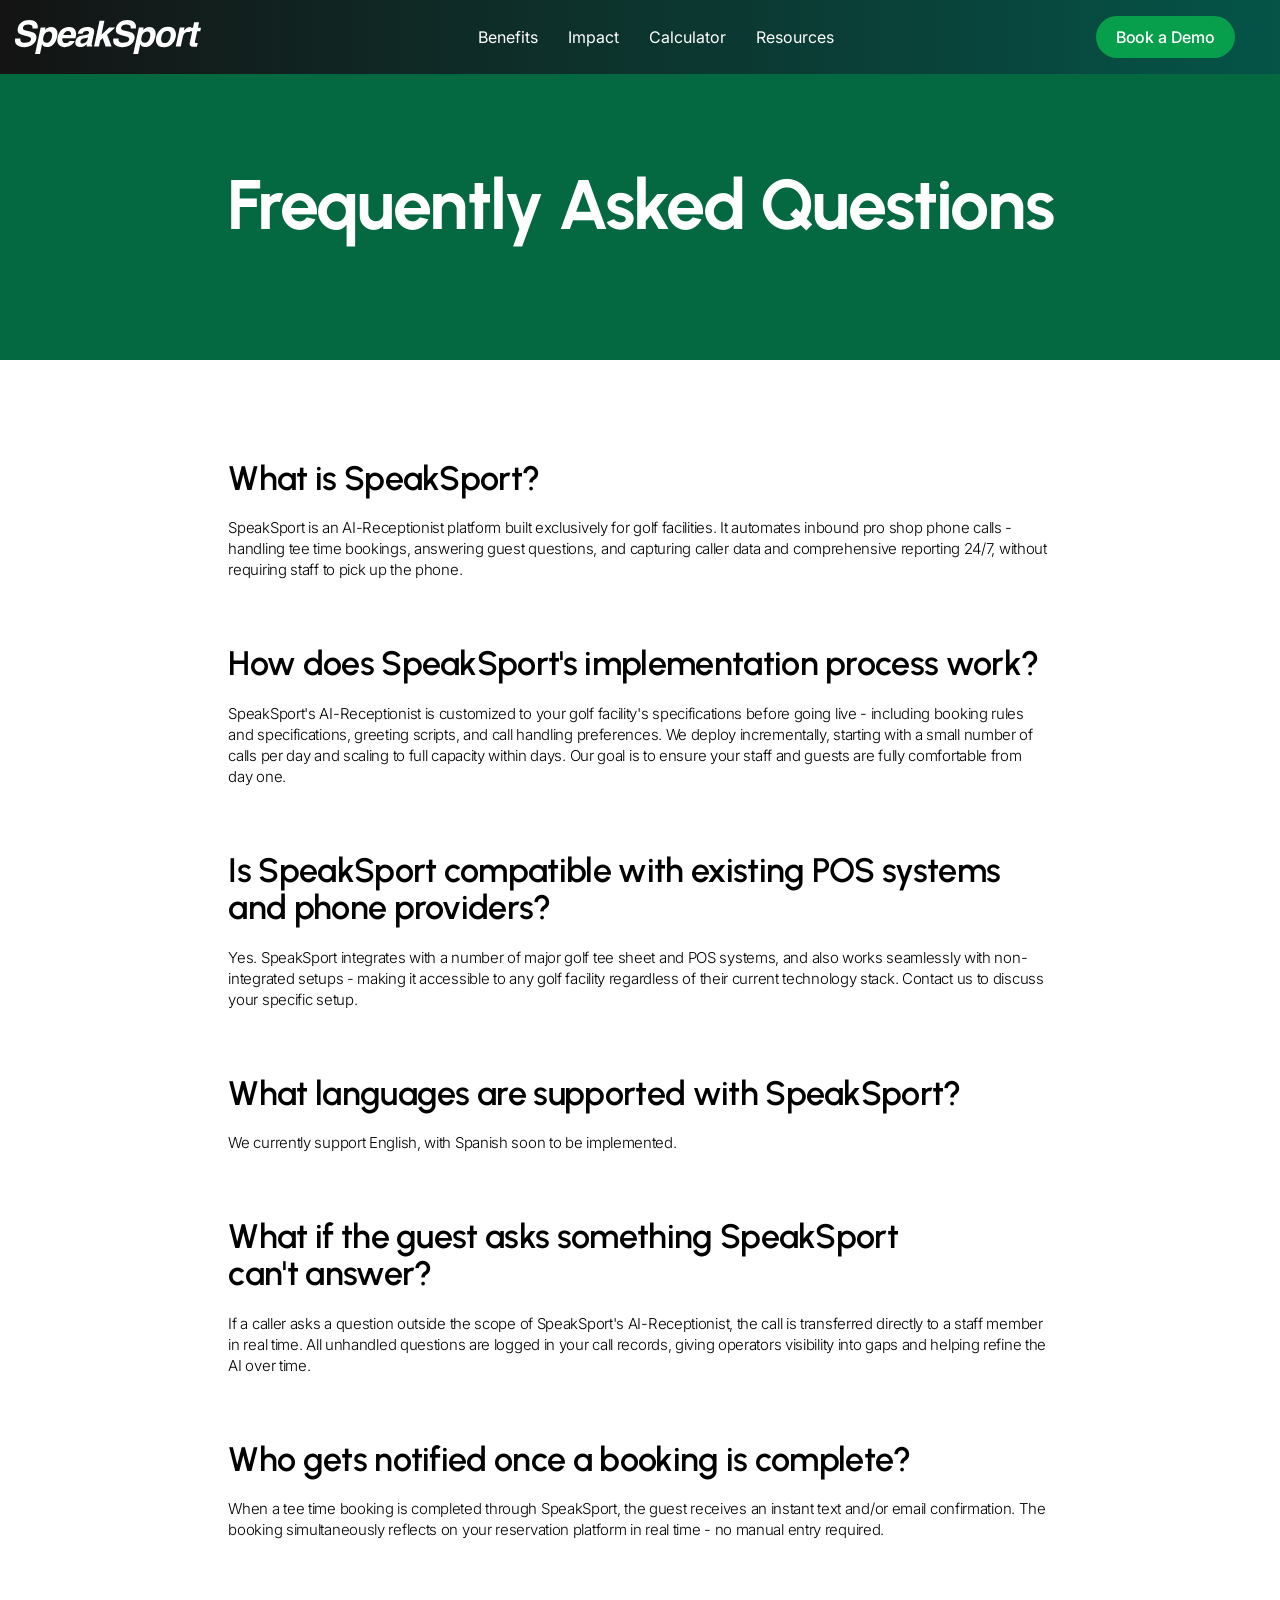
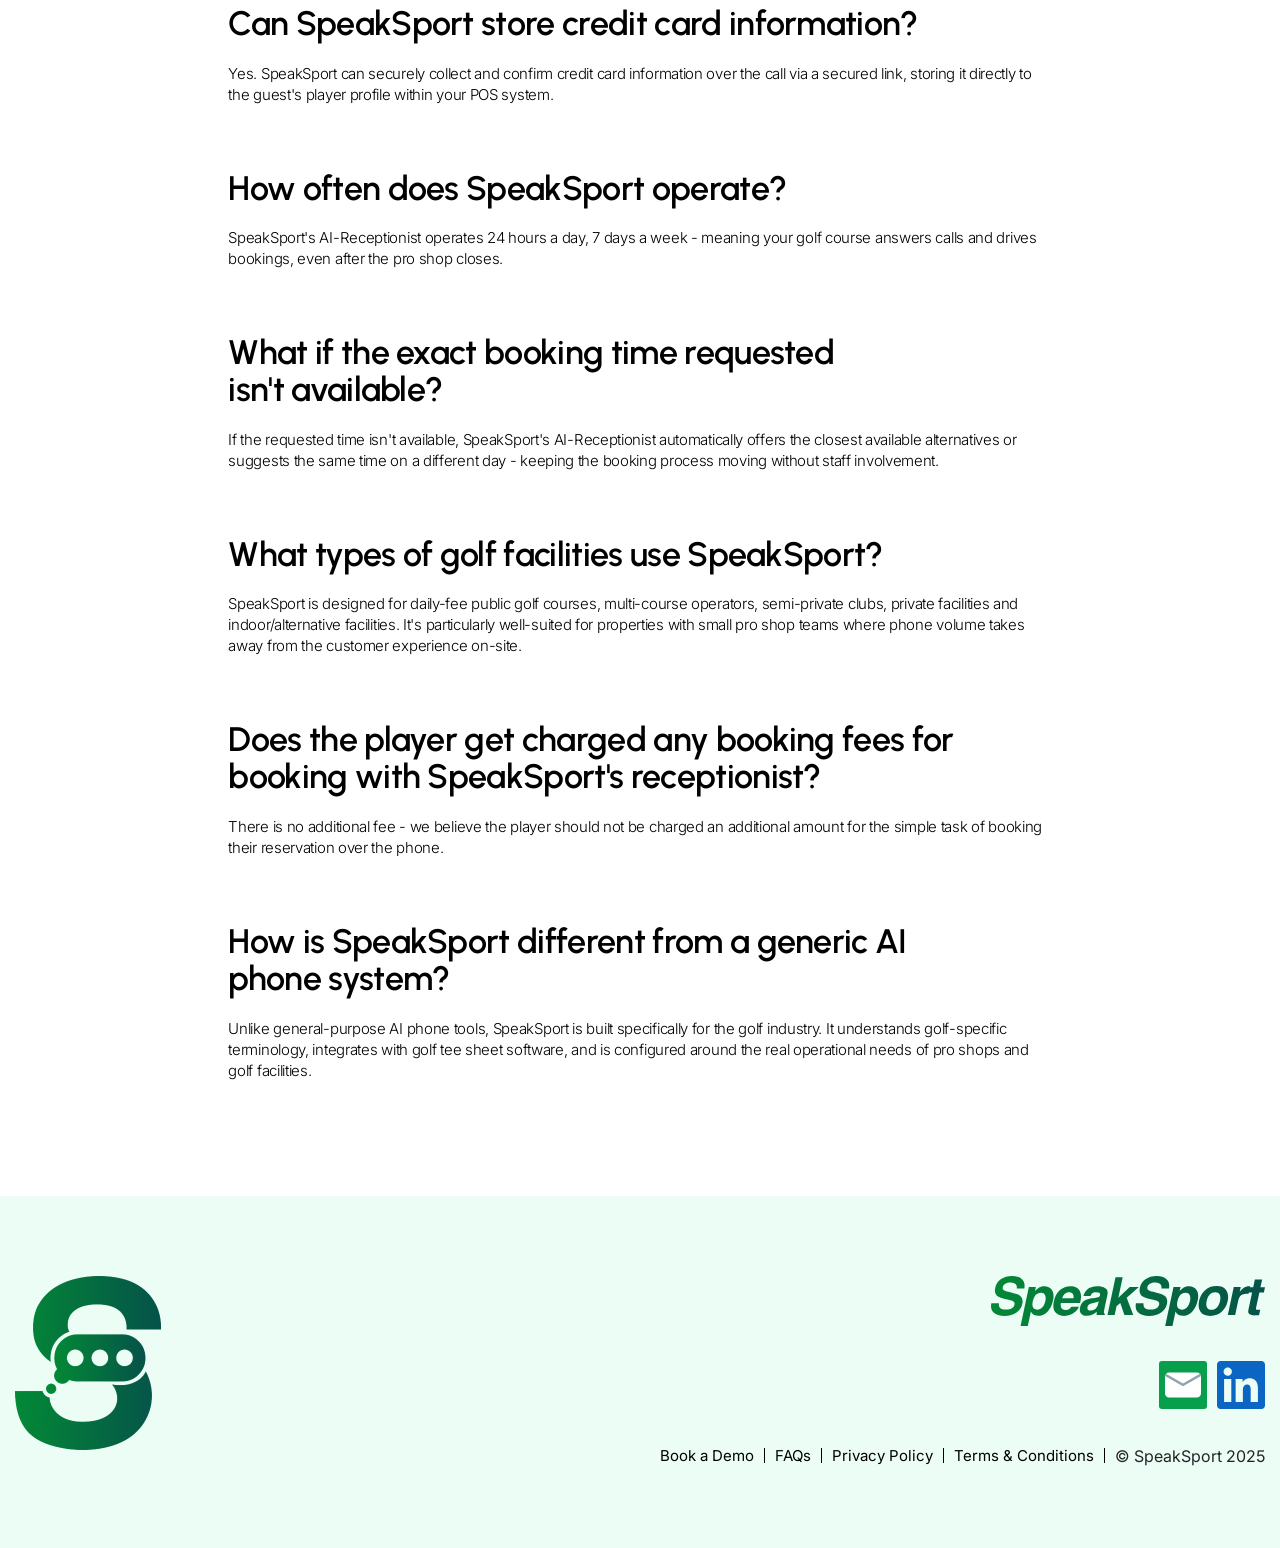
==== commit 46fa3534: "Removed accordion and added questions on FAQS, added schema markup to FAQS and Homepage, updated Hom" ====
--- a/faqs.html
+++ b/faqs.html
@@ -2,34 +2,56 @@
 <html lang="en">
 
 <head>
+    <!-- Google tag (gtag.js) -->
+    <script async src="https://www.googletagmanager.com/gtag/js?id=G-6K8XN9W45Z"></script>
+    <script>
+        window.dataLayer = window.dataLayer || [];
+        function gtag() { dataLayer.push(arguments); }
+        gtag('js', new Date());
+        gtag('config', 'G-6K8XN9W45Z');
+    </script>
+    <!-- Hotjar -->
+    <script>
+        (function (h, o, t, j, a, r) {
+            h.hj = h.hj || function () { (h.hj.q = h.hj.q || []).push(arguments) };
+            h._hjSettings = { hjid: 6528116, hjsv: 6 };
+            a = o.getElementsByTagName('head')[0];
+            r = o.createElement('script'); r.async = 1;
+            r.src = t + h._hjSettings.hjid + j + h._hjSettings.hjsv;
+            a.appendChild(r);
+        })(window, document, 'https://static.hotjar.com/c/hotjar-', '.js?sv=');
+    </script>
     <meta charset="UTF-8">
     <meta name="viewport" content="width=device-width, initial-scale=1.0">
-    <title>SpeakSport  - FAQs</title>
-    <meta name="description" content="Always-on customer service, enhanced revenues, and increased guest retention - all without juggling the phones.">
+    <title>SpeakSport - FAQs</title>
+    <meta name="description"
+        content="Always-on customer service, enhanced revenues, and increased guest retention - all without juggling the phones.">
     <link rel="shortcut icon" href="/favicon.png" type="image/x-icon">
     <link rel="stylesheet" href="css/styles.css?v=1.0.0">
     <link rel="shortcut icon" href="assets/favicon.svg" type="image/x-icon">
 
     <!-- Canonical URL -->
     <link rel="canonical" href="">
-    <meta name="robots" content="noindex, nofollow">
 
     <!-- Open Graph / Facebook -->
     <meta property="og:type" content="website" />
     <meta property="og:url" content="" />
-    <meta property="og:title" content="SpeakSport - AI-Voice Receptionist technology for golf"/>
-    <meta property="og:description" content="Always-on customer service, enhanced revenues, and increased guest retention - all without juggling the phones." />
+    <meta property="og:title" content="SpeakSport - AI-Voice Receptionist technology for golf" />
+    <meta property="og:description"
+        content="Always-on customer service, enhanced revenues, and increased guest retention - all without juggling the phones." />
     <meta property="og:image" content="/og-image.webp" />
-    <meta property="og:image:secure_url" content="" /> 
+    <meta property="og:image:secure_url" content="" />
     <meta property="og:image:width" content="1200" />
     <meta property="og:image:height" content="700" />
 
     <!-- Twitter Cards -->
     <meta name="twitter:card" content="summary_large_image">
     <meta name="twitter:title" content="SpeakSport - AI-Voice Receptionist technology for golf">
-    <meta name="description" content="Always-on customer service, enhanced revenues, and increased guest retention - all without juggling the phones.">
+    <meta name="description"
+        content="Always-on customer service, enhanced revenues, and increased guest retention - all without juggling the phones.">
     <meta name="twitter:image" content="/og-image.webp">
 </head>
+
 <body>
     <div class="wrapper-site">
         <nav class="navbar navbar-expand-lg">
@@ -39,12 +61,15 @@
                         <div class="inner-navigation">
                             <div class="logo">
                                 <a class="navbar-brand" href="/">
-                                   <img src="public/images/speaksport-white.svg" alt="SpeakSport">
+                                    <img src="public/images/speaksport-white.svg" alt="SpeakSport">
                                 </a>
                             </div>
                             <div class="inner-buttons">
-                                <a href="https://calendly.com/bk-speaksport/30min" target="_blank" class="button">Book a Demo</a>
-                                <button class="navbar-toggler" type="button" data-toggle="collapse" data-target="#navbarSupportedContent" aria-controls="navbarSupportedContent" aria-expanded="false" aria-label="Toggle navigation">
+                                <a href="https://calendly.com/bk-speaksport/30min" target="_blank" class="button">Book a
+                                    Demo</a>
+                                <button class="navbar-toggler" type="button" data-toggle="collapse"
+                                    data-target="#navbarSupportedContent" aria-controls="navbarSupportedContent"
+                                    aria-expanded="false" aria-label="Toggle navigation">
                                     <span class="navbar-toggler-icon"></span>
                                 </button>
                                 <div class="collapse navbar-collapse" id="navbarSupportedContent">
@@ -74,138 +99,71 @@
             </div>
         </section>
 
-        <section id="terms-body">
+        <section id="terms-body" class="is-faqs">
             <div class="container">
                 <div class="row justify-content-center">
                     <div class="col-12 col-md-10 col-lg-8">
-                        <div id="accordion">
-                            <div class="card">
-                                <div class="card-header" id="headingOne">
-                                    <h4>
-                                        <button class="btn btn-link collapsed" data-toggle="collapse" data-target="#collapseOne" aria-expanded="false" aria-controls="collapseOne">
-                                        How does SpeakSport's implementation process work?
-                                        </button>
-                                    </h4>
-                                </div>
-                                <div id="collapseOne" class="collapse" aria-labelledby="headingOne" data-parent="#accordion">
-                                    <div class="card-body">
-                                        We customize the AI-Voice Receptionist to your specifications (what info to collect for bookings, introductory message(s) when the call begins, etc.) At the beginning of the implementation, we deploy our software incrementally by handling a few calls per day at the start, and permitting full calling capabilities in the days following. We are building cutting-edge technology and prioritize ensuring your team and guests are 100% comfortable with utilizing the technology to your advantage.
-                                    </div>
-                                </div>
-                            </div>
-                            <div class="card">
-                                <div class="card-header" id="headingTwo">
-                                    <h4>
-                                        <button class="btn btn-link collapsed" data-toggle="collapse" data-target="#collapseTwo" aria-expanded="false" aria-controls="collapseTwo">
-                                        Is SpeakSport compatible with existing POS systems and phone providers?
-                                        </button>
-                                    </h4>
-                                </div>
-                                <div id="collapseTwo" class="collapse" aria-labelledby="headingTwo" data-parent="#accordion">
-                                    <div class="card-body">
-                                        Yes, SpeakSport seamlessly integrates with various POS systems/tee-sheet technologies and phone providers. If you'd like your POS system added for an integration, please let us know by contacting Support and we're happy to facilitate.
-                                    </div>
-                                </div>
-                            </div>
-                            <div class="card">
-                                <div class="card-header" id="headingThree">
-                                    <h4>
-                                        <button class="btn btn-link collapsed" data-toggle="collapse" data-target="#collapseThree" aria-expanded="false" aria-controls="collapseThree">
-                                        What languages are supported with SpeakSport?
-                                        </button>
-                                    </h4>
-                                </div>
-                                <div id="collapseThree" class="collapse" aria-labelledby="headingThree" data-parent="#accordion">
-                                    <div class="card-body">
-                                        We currently support English, with Spanish soon to be implemented.
-                                    </div>
-                                </div>
-                            </div>
-                            <div class="card">
-                                <div class="card-header" id="headingFour">
-                                    <h4>
-                                        <button class="btn btn-link collapsed" data-toggle="collapse" data-target="#collapseFour" aria-expanded="false" aria-controls="collapseFour">
-                                        What if the guest asks a question SpeakSport's receptionist isn't capable of answering?
-                                        </button>
-                                    </h4>
-                                </div>
-                                <div id="collapseFour" class="collapse" aria-labelledby="headingFour" data-parent="#accordion">
-                                    <div class="card-body">
-                                        We have the ability to transfer any given call back directly to the receptionist or pro shop, to address any particular question outside the scope of the Receptionist's services. You'll also be able to track these questions in your call logs to better allocate your resources for those purposes.
-                                    </div>
-                                </div>
-                            </div>
-                            <div class="card">
-                                <div class="card-header" id="headingFive">
-                                    <h4>
-                                        <button class="btn btn-link collapsed" data-toggle="collapse" data-target="#collapseFive" aria-expanded="false" aria-controls="collapseFive">
-                                        Who gets notified once a booking is complete?
-                                        </button>
-                                    </h4>
-                                </div>
-                                <div id="collapseFive" class="collapse" aria-labelledby="headingFive" data-parent="#accordion">
-                                    <div class="card-body">
-                                        The guest receives a text message and/or email notification (if they provided their email/is existent in their player profile in the POS) in real time, and the booking instantly reflects on your reservation platform/tee sheet. The player can also receive notifications as frequently as your team would like to ensure they are aware of their booking - feel free to contact Support for any specific requests on this matter.
-                                    </div>
-                                </div>
-                            </div>
-                            <div class="card">
-                                <div class="card-header" id="headingSix">
-                                    <h4>
-                                        <button class="btn btn-link collapsed" data-toggle="collapse" data-target="#collapseSix" aria-expanded="false" aria-controls="collapseSix">
-                                        Can you handle storing credit card information?
-                                        </button>
-                                    </h4>
-                                </div>
-                                <div id="collapseSix" class="collapse" aria-labelledby="headingSix" data-parent="#accordion">
-                                    <div class="card-body">
-                                        Yes, we simply take credit card information over the call and confirm it with the guest before adding to their player profile within the POS system. 
-                                    </div>
-                                </div>
-                            </div>
-                            <div class="card">
-                                <div class="card-header" id="headingSeven">
-                                    <h4>
-                                        <button class="btn btn-link collapsed" data-toggle="collapse" data-target="#collapseSeven" aria-expanded="false" aria-controls="collapseSeven">
-                                        How often does SpeakSport's receptionist service run?
-                                        </button>
-                                    </h4>
-                                </div>
-                                <div id="collapseSeven" class="collapse" aria-labelledby="headingSeven" data-parent="#accordion">
-                                    <div class="card-body">
-                                        The service operates 24 hours a day and 7 days a week - ensuring your guests are always covered when they would like to book their next reservation or have a particular question about the operation.
-                                    </div>
-                                </div>
-                            </div>
-                            <div class="card">
-                                <div class="card-header" id="headingNine">
-                                    <h4>
-                                        <button class="btn btn-link collapsed" data-toggle="collapse" data-target="#collapseNine" aria-expanded="false" aria-controls="collapseNine">
-                                        What if SpeakSport's receptionist can't find the exact time requested for the reservation?
-                                        </button>
-                                    </h4>
-                                </div>
-                                <div id="collapseNine" class="collapse" aria-labelledby="headingNine" data-parent="#accordion">
-                                    <div class="card-body">
-                                        The service will begin by sharing alternative options closest to the time requested, or suggest if the guest would like to book the same time on a different day.
-                                    </div>
-                                </div>
-                            </div>
-                            <div class="card">
-                                <div class="card-header" id="headingTen">
-                                    <h4>
-                                        <button class="btn btn-link collapsed" data-toggle="collapse" data-target="#collapseTen" aria-expanded="false" aria-controls="collapseTen">
-                                        Does the player get charged any booking fees for booking with SpeakSport's receptionist?
-                                        </button>
-                                    </h4>
-                                </div>
-                                <div id="collapseTen" class="collapse" aria-labelledby="headingTen" data-parent="#accordion">
-                                    <div class="card-body">
-                                        There is no additional fee - we believe the player should not be charged an additional amount for the simple task of booking their reservation over the phone.
-                                    </div>
-                                </div>
-                            </div>
-                        </div>
+                        <h3 class="h4">What is SpeakSport?</h3>
+                        <p>SpeakSport is an AI-Receptionist platform built exclusively for golf facilities. It automates
+                            inbound pro shop phone calls - handling tee time bookings, answering guest questions, and
+                            capturing caller data and comprehensive reporting 24/7, without requiring staff to pick up
+                            the phone.</p>
+
+                        <h3 class="h4">How does SpeakSport's implementation process work?</h3>
+                        <p>SpeakSport's AI-Receptionist is customized to your golf facility's specifications before
+                            going live - including booking rules and specifications, greeting scripts, and call handling
+                            preferences. We deploy incrementally, starting with a small number of calls per day and
+                            scaling to full capacity within days. Our goal is to ensure your staff and guests are fully
+                            comfortable from day one.</p>
+
+                        <h3 class="h4">Is SpeakSport compatible with existing POS systems and phone providers?</h3>
+                        <p>Yes. SpeakSport integrates with a number of major golf tee sheet and POS systems, and also
+                            works seamlessly with non-integrated setups - making it accessible to any golf facility
+                            regardless of their current technology stack. Contact us to discuss your specific setup.</p>
+
+                        <h3 class="h4">What languages are supported with SpeakSport?</h3>
+                        <p>We currently support English, with Spanish soon to be implemented.</p>
+
+                        <h3 class="h4">What if the guest asks something SpeakSport can't answer?</h3>
+                        <p>If a caller asks a question outside the scope of SpeakSport's AI-Receptionist, the call is
+                            transferred directly to a staff member in real time. All unhandled questions are logged in
+                            your call records, giving operators visibility into gaps and helping refine the AI over
+                            time.</p>
+
+                        <h3 class="h4">Who gets notified once a booking is complete?</h3>
+                        <p>When a tee time booking is completed through SpeakSport, the guest receives an instant text
+                            and/or email confirmation. The booking simultaneously reflects on your reservation platform
+                            in real time - no manual entry required.</p>
+
+                        <h3 class="h4">Can SpeakSport store credit card information?</h3>
+                        <p>Yes. SpeakSport can securely collect and confirm credit card information over the call via a
+                            secured link, storing it directly to the guest's player profile within your POS system.</p>
+
+                        <h3 class="h4">How often does SpeakSport operate?</h3>
+                        <p>SpeakSport's AI-Receptionist operates 24 hours a day, 7 days a week - meaning your golf
+                            course answers calls and drives bookings, even after the pro shop closes.</p>
+
+                        <h3 class="h4">What if the exact booking time requested isn't available?</h3>
+                        <p>If the requested time isn't available, SpeakSport's AI-Receptionist automatically offers the
+                            closest available alternatives or suggests the same time on a different day - keeping the
+                            booking process moving without staff involvement.</p>
+
+                        <h3 class="h4">What types of golf facilities use SpeakSport?</h3>
+                        <p>SpeakSport is designed for daily-fee public golf courses, multi-course operators,
+                            semi-private clubs, private facilities and indoor/alternative facilities. It's particularly
+                            well-suited for properties with small pro shop teams where phone volume takes away from the
+                            customer experience on-site.</p>
+
+                        <h3 class="h4">Does the player get charged any booking fees for booking with SpeakSport's
+                            receptionist?</h3>
+                        <p>There is no additional fee - we believe the player should not be charged an additional amount
+                            for the simple task of booking their reservation over the phone.</p>
+
+                        <h3 class="h4">How is SpeakSport different from a generic AI phone system?</h3>
+                        <p>Unlike general-purpose AI phone tools, SpeakSport is built specifically for the golf
+                            industry. It understands golf-specific terminology, integrates with golf tee sheet software,
+                            and is configured around the real operational needs of pro shops and golf facilities.</p>
+
                     </div>
                 </div>
             </div>
@@ -246,8 +204,115 @@
     <!-- jQuery -->
     <script src="lib/js/jquery.min.js"></script>
     <!-- Bootstrap -->
-     <script src="lib/js/bootstrap.min.js"></script>
+    <script src="lib/js/bootstrap.min.js"></script>
     <!-- Javascript -->
     <script src="js/index.js?v=1.0.0"></script>
+
+    <script type="application/ld+json">
+{
+"@context": "https://schema.org",
+"@type": "FAQPage",
+"mainEntity": [
+{
+    "@type": "Question",
+    "name": "What is SpeakSport?",
+    "acceptedAnswer": {
+    "@type": "Answer",
+    "text": "SpeakSport is an AI-Receptionist platform built exclusively for golf facilities. It automates inbound pro shop phone calls - handling tee time bookings, answering guest questions, and capturing caller data and comprehensive reporting 24/7, without requiring staff to pick up the phone."
+    }
+},
+{
+    "@type": "Question",
+    "name": "How does SpeakSport's implementation process work?",
+    "acceptedAnswer": {
+    "@type": "Answer",
+    "text": "SpeakSport's AI-Receptionist is customized to your golf facility's specifications before going live - including booking rules and specifications, greeting scripts, and call handling preferences. We deploy incrementally, starting with a small number of calls per day and scaling to full capacity within days. Our goal is to ensure your staff and guests are fully comfortable from day one."
+    }
+},
+{
+    "@type": "Question",
+    "name": "Is SpeakSport compatible with existing POS systems and phone providers?",
+    "acceptedAnswer": {
+    "@type": "Answer",
+    "text": "Yes. SpeakSport integrates with a number of major golf tee sheet and POS systems, and also works seamlessly with non-integrated setups - making it accessible to any golf facility regardless of their current technology stack. Contact us to discuss your specific setup."
+    }
+},
+{
+    "@type": "Question",
+    "name": "What languages are supported with SpeakSport?",
+    "acceptedAnswer": {
+    "@type": "Answer",
+    "text": "We currently support English, with Spanish soon to be implemented."
+    }
+},
+{
+    "@type": "Question",
+    "name": "What if the guest asks something SpeakSport can't answer?",
+    "acceptedAnswer": {
+    "@type": "Answer",
+    "text": "If a caller asks a question outside the scope of SpeakSport's AI-Receptionist, the call is transferred directly to a staff member in real time. All unhandled questions are logged in your call records, giving operators visibility into gaps and helping refine the AI over time."
+    }
+},
+{
+    "@type": "Question",
+    "name": "Who gets notified once a booking is complete?",
+    "acceptedAnswer": {
+    "@type": "Answer",
+    "text": "When a tee time booking is completed through SpeakSport, the guest receives an instant text and/or email confirmation. The booking simultaneously reflects on your reservation platform in real time - no manual entry required."
+    }
+},
+{
+    "@type": "Question",
+    "name": "Can SpeakSport store credit card information?",
+    "acceptedAnswer": {
+    "@type": "Answer",
+    "text": "Yes. SpeakSport can securely collect and confirm credit card information over the call via a secured link, storing it directly to the guest's player profile within your POS system."
+    }
+},
+{
+    "@type": "Question",
+    "name": "How often does SpeakSport operate?",
+    "acceptedAnswer": {
+    "@type": "Answer",
+    "text": "SpeakSport's AI-Receptionist operates 24 hours a day, 7 days a week - meaning your golf course answers calls and drives bookings, even after the pro shop closes."
+    }
+},
+{
+    "@type": "Question",
+    "name": "What if the exact booking time requested isn't available?",
+    "acceptedAnswer": {
+    "@type": "Answer",
+    "text": "If the requested time isn't available, SpeakSport's AI-Receptionist automatically offers the closest available alternatives or suggests the same time on a different day - keeping the booking process moving without staff involvement."
+    }
+},
+{
+    "@type": "Question",
+    "name": "What types of golf facilities use SpeakSport?",
+    "acceptedAnswer": {
+    "@type": "Answer",
+    "text": "SpeakSport is designed for daily-fee public golf courses, multi-course operators, semi-private clubs, private facilities and indoor/alternative facilities. It's particularly well-suited for properties with small pro shop teams where phone volume takes away from the customer experience on-site."
+    }
+},
+{
+    "@type": "Question",
+    "name": "Does the player get charged any booking fees for booking with SpeakSport's receptionist?",
+    "acceptedAnswer": {
+    "@type": "Answer",
+    "text": "There is no additional fee - we believe the player should not be charged an additional amount for the simple task of booking their reservation over the phone."
+    }
+},
+{
+    "@type": "Question",
+    "name": "How is SpeakSport different from a generic AI phone system?",
+    "acceptedAnswer": {
+    "@type": "Answer",
+    "text": "Unlike general-purpose AI phone tools, SpeakSport is built specifically for the golf industry. It understands golf-specific terminology, integrates with golf tee sheet software, and is configured around the real operational needs of pro shops and golf facilities."
+    }
+}
+]
+}
+</script>
+
 </body>
+
 </html>
--- a/css/styles.css
+++ b/css/styles.css
@@ -4,4 +4,4 @@
  * Copyright 2011-2018 The Bootstrap Authors
  * Copyright 2011-2018 Twitter, Inc.
  * Licensed under MIT (https://github.com/twbs/bootstrap/blob/master/LICENSE)
- */:root{--blue:#007bff;--indigo:#6610f2;--purple:#6f42c1;--pink:#e83e8c;--red:#dc3545;--orange:#fd7e14;--yellow:#ffc107;--green:#28a745;--teal:#20c997;--cyan:#17a2b8;--white:#fff;--gray:#6c757d;--gray-dark:#343a40;--primary:#007bff;--secondary:#6c757d;--success:#28a745;--info:#17a2b8;--warning:#ffc107;--danger:#dc3545;--light:#f8f9fa;--dark:#343a40;--breakpoint-xs:0;--breakpoint-sm:576px;--breakpoint-md:768px;--breakpoint-lg:992px;--breakpoint-xl:1200px;--font-family-sans-serif:-apple-system,BlinkMacSystemFont,"Segoe UI",Roboto,"Helvetica Neue",Arial,sans-serif,"Apple Color Emoji","Segoe UI Emoji","Segoe UI Symbol","Noto Color Emoji";--font-family-monospace:SFMono-Regular,Menlo,Monaco,Consolas,"Liberation Mono","Courier New",monospace}*,:after,:before{-webkit-box-sizing:border-box;box-sizing:border-box}html{font-family:sans-serif;line-height:1.15;-webkit-text-size-adjust:100%;-ms-text-size-adjust:100%;-ms-overflow-style:scrollbar;-webkit-tap-highlight-color:transparent}@-ms-viewport{width:device-width}article,aside,figcaption,figure,footer,header,hgroup,main,nav,section{display:block}body{margin:0;font-family:-apple-system,BlinkMacSystemFont,"Segoe UI",Roboto,"Helvetica Neue",Arial,sans-serif,"Apple Color Emoji","Segoe UI Emoji","Segoe UI Symbol","Noto Color Emoji";font-size:1rem;font-weight:400;line-height:1.5;color:#212529;text-align:left;background-color:#fff}[tabindex="-1"]:focus{outline:0!important}hr{-webkit-box-sizing:content-box;box-sizing:content-box;height:0;overflow:visible}h1,h2,h3,h4,h5,h6{margin-top:0;margin-bottom:0.5rem}p{margin-top:0;margin-bottom:1rem}abbr[data-original-title],abbr[title]{text-decoration:underline;-webkit-text-decoration:underline dotted;text-decoration:underline dotted;cursor:help;border-bottom:0}address{margin-bottom:1rem;font-style:normal;line-height:inherit}dl,ol,ul{margin-top:0;margin-bottom:1rem}ol ol,ol ul,ul ol,ul ul{margin-bottom:0}dt{font-weight:700}dd{margin-bottom:0.5rem;margin-left:0}blockquote{margin:0 0 1rem}dfn{font-style:italic}b,strong{font-weight:bolder}small{font-size:80%}sub,sup{position:relative;font-size:75%;line-height:0;vertical-align:baseline}sub{bottom:-0.25em}sup{top:-0.5em}a{color:#007bff;text-decoration:none;background-color:transparent;-webkit-text-decoration-skip:objects}a:hover{color:#0056b3;text-decoration:underline}a:not([href]):not([tabindex]){color:inherit;text-decoration:none}a:not([href]):not([tabindex]):focus,a:not([href]):not([tabindex]):hover{color:inherit;text-decoration:none}a:not([href]):not([tabindex]):focus{outline:0}code,kbd,pre,samp{font-family:SFMono-Regular,Menlo,Monaco,Consolas,"Liberation Mono","Courier New",monospace;font-size:1em}pre{margin-top:0;margin-bottom:1rem;overflow:auto;-ms-overflow-style:scrollbar}figure{margin:0 0 1rem}img{vertical-align:middle;border-style:none}svg{overflow:hidden;vertical-align:middle}table{border-collapse:collapse}caption{padding-top:0.75rem;padding-bottom:0.75rem;color:#6c757d;text-align:left;caption-side:bottom}th{text-align:inherit}label{display:inline-block;margin-bottom:0.5rem}button{border-radius:0}button:focus{outline:1px dotted;outline:5px auto -webkit-focus-ring-color}button,input,optgroup,select,textarea{margin:0;font-family:inherit;font-size:inherit;line-height:inherit}button,input{overflow:visible}button,select{text-transform:none}[type=reset],[type=submit],button,html [type=button]{-webkit-appearance:button}[type=button]::-moz-focus-inner,[type=reset]::-moz-focus-inner,[type=submit]::-moz-focus-inner,button::-moz-focus-inner{padding:0;border-style:none}input[type=checkbox],input[type=radio]{-webkit-box-sizing:border-box;box-sizing:border-box;padding:0}input[type=date],input[type=datetime-local],input[type=month],input[type=time]{-webkit-appearance:listbox}textarea{overflow:auto;resize:vertical}fieldset{min-width:0;padding:0;margin:0;border:0}legend{display:block;width:100%;max-width:100%;padding:0;margin-bottom:0.5rem;font-size:1.5rem;line-height:inherit;color:inherit;white-space:normal}progress{vertical-align:baseline}[type=number]::-webkit-inner-spin-button,[type=number]::-webkit-outer-spin-button{height:auto}[type=search]{outline-offset:-2px;-webkit-appearance:none}[type=search]::-webkit-search-cancel-button,[type=search]::-webkit-search-decoration{-webkit-appearance:none}::-webkit-file-upload-button{font:inherit;-webkit-appearance:button}output{display:inline-block}summary{display:list-item;cursor:pointer}template{display:none}[hidden]{display:none!important}.h1,.h2,.h3,.h4,.h5,.h6,h1,h2,h3,h4,h5,h6{margin-bottom:0.5rem;font-family:inherit;font-weight:500;line-height:1.2;color:inherit}.h1,h1{font-size:2.5rem}.h2,h2{font-size:2rem}.h3,h3{font-size:1.75rem}.h4,h4{font-size:1.5rem}.h5,h5{font-size:1.25rem}.h6,h6{font-size:1rem}.lead{font-size:1.25rem;font-weight:300}.display-1{font-size:6rem;font-weight:300;line-height:1.2}.display-2{font-size:5.5rem;font-weight:300;line-height:1.2}.display-3{font-size:4.5rem;font-weight:300;line-height:1.2}.display-4{font-size:3.5rem;font-weight:300;line-height:1.2}hr{margin-top:1rem;margin-bottom:1rem;border:0;border-top:1px solid rgba(0,0,0,0.1)}.small,small{font-size:80%;font-weight:400}.mark,mark{padding:0.2em;background-color:#fcf8e3}.list-unstyled{padding-left:0;list-style:none}.list-inline{padding-left:0;list-style:none}.list-inline-item{display:inline-block}.list-inline-item:not(:last-child){margin-right:0.5rem}.initialism{font-size:90%;text-transform:uppercase}.blockquote{margin-bottom:1rem;font-size:1.25rem}.blockquote-footer{display:block;font-size:80%;color:#6c757d}.blockquote-footer:before{content:"— "}.img-fluid{max-width:100%;height:auto}.img-thumbnail{padding:0.25rem;background-color:#fff;border:1px solid #dee2e6;border-radius:0.25rem;max-width:100%;height:auto}.figure{display:inline-block}.figure-img{margin-bottom:0.5rem;line-height:1}.figure-caption{font-size:90%;color:#6c757d}code{font-size:87.5%;color:#e83e8c;word-break:break-word}a>code{color:inherit}kbd{padding:0.2rem 0.4rem;font-size:87.5%;color:#fff;background-color:#212529;border-radius:0.2rem}kbd kbd{padding:0;font-size:100%;font-weight:700}pre{display:block;font-size:87.5%;color:#212529}pre code{font-size:inherit;color:inherit;word-break:normal}.pre-scrollable{max-height:340px;overflow-y:scroll}.container{width:100%;padding-right:15px;padding-left:15px;margin-right:auto;margin-left:auto}@media (min-width:576px){.container{max-width:540px}}@media (min-width:768px){.container{max-width:720px}}@media (min-width:992px){.container{max-width:960px}}@media (min-width:1200px){.container{max-width:1140px}}.container-fluid{width:100%;padding-right:15px;padding-left:15px;margin-right:auto;margin-left:auto}.row{display:-ms-flexbox;display:-webkit-box;display:flex;-ms-flex-wrap:wrap;flex-wrap:wrap;margin-right:-15px;margin-left:-15px}.no-gutters{margin-right:0;margin-left:0}.no-gutters>.col,.no-gutters>[class*=col-]{padding-right:0;padding-left:0}.col,.col-1,.col-10,.col-11,.col-12,.col-2,.col-3,.col-4,.col-5,.col-6,.col-7,.col-8,.col-9,.col-auto,.col-lg,.col-lg-1,.col-lg-10,.col-lg-11,.col-lg-12,.col-lg-2,.col-lg-3,.col-lg-4,.col-lg-5,.col-lg-6,.col-lg-7,.col-lg-8,.col-lg-9,.col-lg-auto,.col-md,.col-md-1,.col-md-10,.col-md-11,.col-md-12,.col-md-2,.col-md-3,.col-md-4,.col-md-5,.col-md-6,.col-md-7,.col-md-8,.col-md-9,.col-md-auto,.col-sm,.col-sm-1,.col-sm-10,.col-sm-11,.col-sm-12,.col-sm-2,.col-sm-3,.col-sm-4,.col-sm-5,.col-sm-6,.col-sm-7,.col-sm-8,.col-sm-9,.col-sm-auto,.col-xl,.col-xl-1,.col-xl-10,.col-xl-11,.col-xl-12,.col-xl-2,.col-xl-3,.col-xl-4,.col-xl-5,.col-xl-6,.col-xl-7,.col-xl-8,.col-xl-9,.col-xl-auto{position:relative;width:100%;min-height:1px;padding-right:15px;padding-left:15px}.col{-ms-flex-preferred-size:0;flex-basis:0;-ms-flex-positive:1;-webkit-box-flex:1;flex-grow:1;max-width:100%}.col-auto{-ms-flex:0 0 auto;-webkit-box-flex:0;flex:0 0 auto;width:auto;max-width:none}.col-1{-ms-flex:0 0 8.333333%;-webkit-box-flex:0;flex:0 0 8.333333%;max-width:8.333333%}.col-2{-ms-flex:0 0 16.666667%;-webkit-box-flex:0;flex:0 0 16.666667%;max-width:16.666667%}.col-3{-ms-flex:0 0 25%;-webkit-box-flex:0;flex:0 0 25%;max-width:25%}.col-4{-ms-flex:0 0 33.333333%;-webkit-box-flex:0;flex:0 0 33.333333%;max-width:33.333333%}.col-5{-ms-flex:0 0 41.666667%;-webkit-box-flex:0;flex:0 0 41.666667%;max-width:41.666667%}.col-6{-ms-flex:0 0 50%;-webkit-box-flex:0;flex:0 0 50%;max-width:50%}.col-7{-ms-flex:0 0 58.333333%;-webkit-box-flex:0;flex:0 0 58.333333%;max-width:58.333333%}.col-8{-ms-flex:0 0 66.666667%;-webkit-box-flex:0;flex:0 0 66.666667%;max-width:66.666667%}.col-9{-ms-flex:0 0 75%;-webkit-box-flex:0;flex:0 0 75%;max-width:75%}.col-10{-ms-flex:0 0 83.333333%;-webkit-box-flex:0;flex:0 0 83.333333%;max-width:83.333333%}.col-11{-ms-flex:0 0 91.666667%;-webkit-box-flex:0;flex:0 0 91.666667%;max-width:91.666667%}.col-12{-ms-flex:0 0 100%;-webkit-box-flex:0;flex:0 0 100%;max-width:100%}.order-first{-ms-flex-order:-1;-webkit-box-ordinal-group:0;order:-1}.order-last{-ms-flex-order:13;-webkit-box-ordinal-group:14;order:13}.order-0{-ms-flex-order:0;-webkit-box-ordinal-group:1;order:0}.order-1{-ms-flex-order:1;-webkit-box-ordinal-group:2;order:1}.order-2{-ms-flex-order:2;-webkit-box-ordinal-group:3;order:2}.order-3{-ms-flex-order:3;-webkit-box-ordinal-group:4;order:3}.order-4{-ms-flex-order:4;-webkit-box-ordinal-group:5;order:4}.order-5{-ms-flex-order:5;-webkit-box-ordinal-group:6;order:5}.order-6{-ms-flex-order:6;-webkit-box-ordinal-group:7;order:6}.order-7{-ms-flex-order:7;-webkit-box-ordinal-group:8;order:7}.order-8{-ms-flex-order:8;-webkit-box-ordinal-group:9;order:8}.order-9{-ms-flex-order:9;-webkit-box-ordinal-group:10;order:9}.order-10{-ms-flex-order:10;-webkit-box-ordinal-group:11;order:10}.order-11{-ms-flex-order:11;-webkit-box-ordinal-group:12;order:11}.order-12{-ms-flex-order:12;-webkit-box-ordinal-group:13;order:12}.offset-1{margin-left:8.333333%}.offset-2{margin-left:16.666667%}.offset-3{margin-left:25%}.offset-4{margin-left:33.333333%}.offset-5{margin-left:41.666667%}.offset-6{margin-left:50%}.offset-7{margin-left:58.333333%}.offset-8{margin-left:66.666667%}.offset-9{margin-left:75%}.offset-10{margin-left:83.333333%}.offset-11{margin-left:91.666667%}@media (min-width:576px){.col-sm{-ms-flex-preferred-size:0;flex-basis:0;-ms-flex-positive:1;-webkit-box-flex:1;flex-grow:1;max-width:100%}.col-sm-auto{-ms-flex:0 0 auto;-webkit-box-flex:0;flex:0 0 auto;width:auto;max-width:none}.col-sm-1{-ms-flex:0 0 8.333333%;-webkit-box-flex:0;flex:0 0 8.333333%;max-width:8.333333%}.col-sm-2{-ms-flex:0 0 16.666667%;-webkit-box-flex:0;flex:0 0 16.666667%;max-width:16.666667%}.col-sm-3{-ms-flex:0 0 25%;-webkit-box-flex:0;flex:0 0 25%;max-width:25%}.col-sm-4{-ms-flex:0 0 33.333333%;-webkit-box-flex:0;flex:0 0 33.333333%;max-width:33.333333%}.col-sm-5{-ms-flex:0 0 41.666667%;-webkit-box-flex:0;flex:0 0 41.666667%;max-width:41.666667%}.col-sm-6{-ms-flex:0 0 50%;-webkit-box-flex:0;flex:0 0 50%;max-width:50%}.col-sm-7{-ms-flex:0 0 58.333333%;-webkit-box-flex:0;flex:0 0 58.333333%;max-width:58.333333%}.col-sm-8{-ms-flex:0 0 66.666667%;-webkit-box-flex:0;flex:0 0 66.666667%;max-width:66.666667%}.col-sm-9{-ms-flex:0 0 75%;-webkit-box-flex:0;flex:0 0 75%;max-width:75%}.col-sm-10{-ms-flex:0 0 83.333333%;-webkit-box-flex:0;flex:0 0 83.333333%;max-width:83.333333%}.col-sm-11{-ms-flex:0 0 91.666667%;-webkit-box-flex:0;flex:0 0 91.666667%;max-width:91.666667%}.col-sm-12{-ms-flex:0 0 100%;-webkit-box-flex:0;flex:0 0 100%;max-width:100%}.order-sm-first{-ms-flex-order:-1;-webkit-box-ordinal-group:0;order:-1}.order-sm-last{-ms-flex-order:13;-webkit-box-ordinal-group:14;order:13}.order-sm-0{-ms-flex-order:0;-webkit-box-ordinal-group:1;order:0}.order-sm-1{-ms-flex-order:1;-webkit-box-ordinal-group:2;order:1}.order-sm-2{-ms-flex-order:2;-webkit-box-ordinal-group:3;order:2}.order-sm-3{-ms-flex-order:3;-webkit-box-ordinal-group:4;order:3}.order-sm-4{-ms-flex-order:4;-webkit-box-ordinal-group:5;order:4}.order-sm-5{-ms-flex-order:5;-webkit-box-ordinal-group:6;order:5}.order-sm-6{-ms-flex-order:6;-webkit-box-ordinal-group:7;order:6}.order-sm-7{-ms-flex-order:7;-webkit-box-ordinal-group:8;order:7}.order-sm-8{-ms-flex-order:8;-webkit-box-ordinal-group:9;order:8}.order-sm-9{-ms-flex-order:9;-webkit-box-ordinal-group:10;order:9}.order-sm-10{-ms-flex-order:10;-webkit-box-ordinal-group:11;order:10}.order-sm-11{-ms-flex-order:11;-webkit-box-ordinal-group:12;order:11}.order-sm-12{-ms-flex-order:12;-webkit-box-ordinal-group:13;order:12}.offset-sm-0{margin-left:0}.offset-sm-1{margin-left:8.333333%}.offset-sm-2{margin-left:16.666667%}.offset-sm-3{margin-left:25%}.offset-sm-4{margin-left:33.333333%}.offset-sm-5{margin-left:41.666667%}.offset-sm-6{margin-left:50%}.offset-sm-7{margin-left:58.333333%}.offset-sm-8{margin-left:66.666667%}.offset-sm-9{margin-left:75%}.offset-sm-10{margin-left:83.333333%}.offset-sm-11{margin-left:91.666667%}}@media (min-width:768px){.col-md{-ms-flex-preferred-size:0;flex-basis:0;-ms-flex-positive:1;-webkit-box-flex:1;flex-grow:1;max-width:100%}.col-md-auto{-ms-flex:0 0 auto;-webkit-box-flex:0;flex:0 0 auto;width:auto;max-width:none}.col-md-1{-ms-flex:0 0 8.333333%;-webkit-box-flex:0;flex:0 0 8.333333%;max-width:8.333333%}.col-md-2{-ms-flex:0 0 16.666667%;-webkit-box-flex:0;flex:0 0 16.666667%;max-width:16.666667%}.col-md-3{-ms-flex:0 0 25%;-webkit-box-flex:0;flex:0 0 25%;max-width:25%}.col-md-4{-ms-flex:0 0 33.333333%;-webkit-box-flex:0;flex:0 0 33.333333%;max-width:33.333333%}.col-md-5{-ms-flex:0 0 41.666667%;-webkit-box-flex:0;flex:0 0 41.666667%;max-width:41.666667%}.col-md-6{-ms-flex:0 0 50%;-webkit-box-flex:0;flex:0 0 50%;max-width:50%}.col-md-7{-ms-flex:0 0 58.333333%;-webkit-box-flex:0;flex:0 0 58.333333%;max-width:58.333333%}.col-md-8{-ms-flex:0 0 66.666667%;-webkit-box-flex:0;flex:0 0 66.666667%;max-width:66.666667%}.col-md-9{-ms-flex:0 0 75%;-webkit-box-flex:0;flex:0 0 75%;max-width:75%}.col-md-10{-ms-flex:0 0 83.333333%;-webkit-box-flex:0;flex:0 0 83.333333%;max-width:83.333333%}.col-md-11{-ms-flex:0 0 91.666667%;-webkit-box-flex:0;flex:0 0 91.666667%;max-width:91.666667%}.col-md-12{-ms-flex:0 0 100%;-webkit-box-flex:0;flex:0 0 100%;max-width:100%}.order-md-first{-ms-flex-order:-1;-webkit-box-ordinal-group:0;order:-1}.order-md-last{-ms-flex-order:13;-webkit-box-ordinal-group:14;order:13}.order-md-0{-ms-flex-order:0;-webkit-box-ordinal-group:1;order:0}.order-md-1{-ms-flex-order:1;-webkit-box-ordinal-group:2;order:1}.order-md-2{-ms-flex-order:2;-webkit-box-ordinal-group:3;order:2}.order-md-3{-ms-flex-order:3;-webkit-box-ordinal-group:4;order:3}.order-md-4{-ms-flex-order:4;-webkit-box-ordinal-group:5;order:4}.order-md-5{-ms-flex-order:5;-webkit-box-ordinal-group:6;order:5}.order-md-6{-ms-flex-order:6;-webkit-box-ordinal-group:7;order:6}.order-md-7{-ms-flex-order:7;-webkit-box-ordinal-group:8;order:7}.order-md-8{-ms-flex-order:8;-webkit-box-ordinal-group:9;order:8}.order-md-9{-ms-flex-order:9;-webkit-box-ordinal-group:10;order:9}.order-md-10{-ms-flex-order:10;-webkit-box-ordinal-group:11;order:10}.order-md-11{-ms-flex-order:11;-webkit-box-ordinal-group:12;order:11}.order-md-12{-ms-flex-order:12;-webkit-box-ordinal-group:13;order:12}.offset-md-0{margin-left:0}.offset-md-1{margin-left:8.333333%}.offset-md-2{margin-left:16.666667%}.offset-md-3{margin-left:25%}.offset-md-4{margin-left:33.333333%}.offset-md-5{margin-left:41.666667%}.offset-md-6{margin-left:50%}.offset-md-7{margin-left:58.333333%}.offset-md-8{margin-left:66.666667%}.offset-md-9{margin-left:75%}.offset-md-10{margin-left:83.333333%}.offset-md-11{margin-left:91.666667%}}@media (min-width:992px){.col-lg{-ms-flex-preferred-size:0;flex-basis:0;-ms-flex-positive:1;-webkit-box-flex:1;flex-grow:1;max-width:100%}.col-lg-auto{-ms-flex:0 0 auto;-webkit-box-flex:0;flex:0 0 auto;width:auto;max-width:none}.col-lg-1{-ms-flex:0 0 8.333333%;-webkit-box-flex:0;flex:0 0 8.333333%;max-width:8.333333%}.col-lg-2{-ms-flex:0 0 16.666667%;-webkit-box-flex:0;flex:0 0 16.666667%;max-width:16.666667%}.col-lg-3{-ms-flex:0 0 25%;-webkit-box-flex:0;flex:0 0 25%;max-width:25%}.col-lg-4{-ms-flex:0 0 33.333333%;-webkit-box-flex:0;flex:0 0 33.333333%;max-width:33.333333%}.col-lg-5{-ms-flex:0 0 41.666667%;-webkit-box-flex:0;flex:0 0 41.666667%;max-width:41.666667%}.col-lg-6{-ms-flex:0 0 50%;-webkit-box-flex:0;flex:0 0 50%;max-width:50%}.col-lg-7{-ms-flex:0 0 58.333333%;-webkit-box-flex:0;flex:0 0 58.333333%;max-width:58.333333%}.col-lg-8{-ms-flex:0 0 66.666667%;-webkit-box-flex:0;flex:0 0 66.666667%;max-width:66.666667%}.col-lg-9{-ms-flex:0 0 75%;-webkit-box-flex:0;flex:0 0 75%;max-width:75%}.col-lg-10{-ms-flex:0 0 83.333333%;-webkit-box-flex:0;flex:0 0 83.333333%;max-width:83.333333%}.col-lg-11{-ms-flex:0 0 91.666667%;-webkit-box-flex:0;flex:0 0 91.666667%;max-width:91.666667%}.col-lg-12{-ms-flex:0 0 100%;-webkit-box-flex:0;flex:0 0 100%;max-width:100%}.order-lg-first{-ms-flex-order:-1;-webkit-box-ordinal-group:0;order:-1}.order-lg-last{-ms-flex-order:13;-webkit-box-ordinal-group:14;order:13}.order-lg-0{-ms-flex-order:0;-webkit-box-ordinal-group:1;order:0}.order-lg-1{-ms-flex-order:1;-webkit-box-ordinal-group:2;order:1}.order-lg-2{-ms-flex-order:2;-webkit-box-ordinal-group:3;order:2}.order-lg-3{-ms-flex-order:3;-webkit-box-ordinal-group:4;order:3}.order-lg-4{-ms-flex-order:4;-webkit-box-ordinal-group:5;order:4}.order-lg-5{-ms-flex-order:5;-webkit-box-ordinal-group:6;order:5}.order-lg-6{-ms-flex-order:6;-webkit-box-ordinal-group:7;order:6}.order-lg-7{-ms-flex-order:7;-webkit-box-ordinal-group:8;order:7}.order-lg-8{-ms-flex-order:8;-webkit-box-ordinal-group:9;order:8}.order-lg-9{-ms-flex-order:9;-webkit-box-ordinal-group:10;order:9}.order-lg-10{-ms-flex-order:10;-webkit-box-ordinal-group:11;order:10}.order-lg-11{-ms-flex-order:11;-webkit-box-ordinal-group:12;order:11}.order-lg-12{-ms-flex-order:12;-webkit-box-ordinal-group:13;order:12}.offset-lg-0{margin-left:0}.offset-lg-1{margin-left:8.333333%}.offset-lg-2{margin-left:16.666667%}.offset-lg-3{margin-left:25%}.offset-lg-4{margin-left:33.333333%}.offset-lg-5{margin-left:41.666667%}.offset-lg-6{margin-left:50%}.offset-lg-7{margin-left:58.333333%}.offset-lg-8{margin-left:66.666667%}.offset-lg-9{margin-left:75%}.offset-lg-10{margin-left:83.333333%}.offset-lg-11{margin-left:91.666667%}}@media (min-width:1200px){.col-xl{-ms-flex-preferred-size:0;flex-basis:0;-ms-flex-positive:1;-webkit-box-flex:1;flex-grow:1;max-width:100%}.col-xl-auto{-ms-flex:0 0 auto;-webkit-box-flex:0;flex:0 0 auto;width:auto;max-width:none}.col-xl-1{-ms-flex:0 0 8.333333%;-webkit-box-flex:0;flex:0 0 8.333333%;max-width:8.333333%}.col-xl-2{-ms-flex:0 0 16.666667%;-webkit-box-flex:0;flex:0 0 16.666667%;max-width:16.666667%}.col-xl-3{-ms-flex:0 0 25%;-webkit-box-flex:0;flex:0 0 25%;max-width:25%}.col-xl-4{-ms-flex:0 0 33.333333%;-webkit-box-flex:0;flex:0 0 33.333333%;max-width:33.333333%}.col-xl-5{-ms-flex:0 0 41.666667%;-webkit-box-flex:0;flex:0 0 41.666667%;max-width:41.666667%}.col-xl-6{-ms-flex:0 0 50%;-webkit-box-flex:0;flex:0 0 50%;max-width:50%}.col-xl-7{-ms-flex:0 0 58.333333%;-webkit-box-flex:0;flex:0 0 58.333333%;max-width:58.333333%}.col-xl-8{-ms-flex:0 0 66.666667%;-webkit-box-flex:0;flex:0 0 66.666667%;max-width:66.666667%}.col-xl-9{-ms-flex:0 0 75%;-webkit-box-flex:0;flex:0 0 75%;max-width:75%}.col-xl-10{-ms-flex:0 0 83.333333%;-webkit-box-flex:0;flex:0 0 83.333333%;max-width:83.333333%}.col-xl-11{-ms-flex:0 0 91.666667%;-webkit-box-flex:0;flex:0 0 91.666667%;max-width:91.666667%}.col-xl-12{-ms-flex:0 0 100%;-webkit-box-flex:0;flex:0 0 100%;max-width:100%}.order-xl-first{-ms-flex-order:-1;-webkit-box-ordinal-group:0;order:-1}.order-xl-last{-ms-flex-order:13;-webkit-box-ordinal-group:14;order:13}.order-xl-0{-ms-flex-order:0;-webkit-box-ordinal-group:1;order:0}.order-xl-1{-ms-flex-order:1;-webkit-box-ordinal-group:2;order:1}.order-xl-2{-ms-flex-order:2;-webkit-box-ordinal-group:3;order:2}.order-xl-3{-ms-flex-order:3;-webkit-box-ordinal-group:4;order:3}.order-xl-4{-ms-flex-order:4;-webkit-box-ordinal-group:5;order:4}.order-xl-5{-ms-flex-order:5;-webkit-box-ordinal-group:6;order:5}.order-xl-6{-ms-flex-order:6;-webkit-box-ordinal-group:7;order:6}.order-xl-7{-ms-flex-order:7;-webkit-box-ordinal-group:8;order:7}.order-xl-8{-ms-flex-order:8;-webkit-box-ordinal-group:9;order:8}.order-xl-9{-ms-flex-order:9;-webkit-box-ordinal-group:10;order:9}.order-xl-10{-ms-flex-order:10;-webkit-box-ordinal-group:11;order:10}.order-xl-11{-ms-flex-order:11;-webkit-box-ordinal-group:12;order:11}.order-xl-12{-ms-flex-order:12;-webkit-box-ordinal-group:13;order:12}.offset-xl-0{margin-left:0}.offset-xl-1{margin-left:8.333333%}.offset-xl-2{margin-left:16.666667%}.offset-xl-3{margin-left:25%}.offset-xl-4{margin-left:33.333333%}.offset-xl-5{margin-left:41.666667%}.offset-xl-6{margin-left:50%}.offset-xl-7{margin-left:58.333333%}.offset-xl-8{margin-left:66.666667%}.offset-xl-9{margin-left:75%}.offset-xl-10{margin-left:83.333333%}.offset-xl-11{margin-left:91.666667%}}.table{width:100%;margin-bottom:1rem;background-color:transparent}.table td,.table th{padding:0.75rem;vertical-align:top;border-top:1px solid #dee2e6}.table thead th{vertical-align:bottom;border-bottom:2px solid #dee2e6}.table tbody+tbody{border-top:2px solid #dee2e6}.table .table{background-color:#fff}.table-sm td,.table-sm th{padding:0.3rem}.table-bordered{border:1px solid #dee2e6}.table-bordered td,.table-bordered th{border:1px solid #dee2e6}.table-bordered thead td,.table-bordered thead th{border-bottom-width:2px}.table-borderless tbody+tbody,.table-borderless td,.table-borderless th,.table-borderless thead th{border:0}.table-striped tbody tr:nth-of-type(odd){background-color:rgba(0,0,0,0.05)}.table-hover tbody tr:hover{background-color:rgba(0,0,0,0.075)}.table-primary,.table-primary>td,.table-primary>th{background-color:#b8daff}.table-hover .table-primary:hover{background-color:#9fcdff}.table-hover .table-primary:hover>td,.table-hover .table-primary:hover>th{background-color:#9fcdff}.table-secondary,.table-secondary>td,.table-secondary>th{background-color:#d6d8db}.table-hover .table-secondary:hover{background-color:#c8cbcf}.table-hover .table-secondary:hover>td,.table-hover .table-secondary:hover>th{background-color:#c8cbcf}.table-success,.table-success>td,.table-success>th{background-color:#c3e6cb}.table-hover .table-success:hover{background-color:#b1dfbb}.table-hover .table-success:hover>td,.table-hover .table-success:hover>th{background-color:#b1dfbb}.table-info,.table-info>td,.table-info>th{background-color:#bee5eb}.table-hover .table-info:hover{background-color:#abdde5}.table-hover .table-info:hover>td,.table-hover .table-info:hover>th{background-color:#abdde5}.table-warning,.table-warning>td,.table-warning>th{background-color:#ffeeba}.table-hover .table-warning:hover{background-color:#ffe8a1}.table-hover .table-warning:hover>td,.table-hover .table-warning:hover>th{background-color:#ffe8a1}.table-danger,.table-danger>td,.table-danger>th{background-color:#f5c6cb}.table-hover .table-danger:hover{background-color:#f1b0b7}.table-hover .table-danger:hover>td,.table-hover .table-danger:hover>th{background-color:#f1b0b7}.table-light,.table-light>td,.table-light>th{background-color:#fdfdfe}.table-hover .table-light:hover{background-color:#ececf6}.table-hover .table-light:hover>td,.table-hover .table-light:hover>th{background-color:#ececf6}.table-dark,.table-dark>td,.table-dark>th{background-color:#c6c8ca}.table-hover .table-dark:hover{background-color:#b9bbbe}.table-hover .table-dark:hover>td,.table-hover .table-dark:hover>th{background-color:#b9bbbe}.table-active,.table-active>td,.table-active>th{background-color:rgba(0,0,0,0.075)}.table-hover .table-active:hover{background-color:rgba(0,0,0,0.075)}.table-hover .table-active:hover>td,.table-hover .table-active:hover>th{background-color:rgba(0,0,0,0.075)}.table .thead-dark th{color:#fff;background-color:#212529;border-color:#32383e}.table .thead-light th{color:#495057;background-color:#e9ecef;border-color:#dee2e6}.table-dark{color:#fff;background-color:#212529}.table-dark td,.table-dark th,.table-dark thead th{border-color:#32383e}.table-dark.table-bordered{border:0}.table-dark.table-striped tbody tr:nth-of-type(odd){background-color:rgba(255,255,255,0.05)}.table-dark.table-hover tbody tr:hover{background-color:rgba(255,255,255,0.075)}@media (max-width:575.98px){.table-responsive-sm{display:block;width:100%;overflow-x:auto;-webkit-overflow-scrolling:touch;-ms-overflow-style:-ms-autohiding-scrollbar}.table-responsive-sm>.table-bordered{border:0}}@media (max-width:767.98px){.table-responsive-md{display:block;width:100%;overflow-x:auto;-webkit-overflow-scrolling:touch;-ms-overflow-style:-ms-autohiding-scrollbar}.table-responsive-md>.table-bordered{border:0}}@media (max-width:991.98px){.table-responsive-lg{display:block;width:100%;overflow-x:auto;-webkit-overflow-scrolling:touch;-ms-overflow-style:-ms-autohiding-scrollbar}.table-responsive-lg>.table-bordered{border:0}}@media (max-width:1199.98px){.table-responsive-xl{display:block;width:100%;overflow-x:auto;-webkit-overflow-scrolling:touch;-ms-overflow-style:-ms-autohiding-scrollbar}.table-responsive-xl>.table-bordered{border:0}}.table-responsive{display:block;width:100%;overflow-x:auto;-webkit-overflow-scrolling:touch;-ms-overflow-style:-ms-autohiding-scrollbar}.table-responsive>.table-bordered{border:0}.form-control{display:block;width:100%;height:calc(2.25rem + 2px);padding:0.375rem 0.75rem;font-size:1rem;line-height:1.5;color:#495057;background-color:#fff;background-clip:padding-box;border:1px solid #ced4da;border-radius:0.25rem;-webkit-transition:border-color 0.15s ease-in-out,-webkit-box-shadow 0.15s ease-in-out;transition:border-color 0.15s ease-in-out,-webkit-box-shadow 0.15s ease-in-out;transition:border-color 0.15s ease-in-out,box-shadow 0.15s ease-in-out;transition:border-color 0.15s ease-in-out,box-shadow 0.15s ease-in-out,-webkit-box-shadow 0.15s ease-in-out}@media screen and (prefers-reduced-motion:reduce){.form-control{-webkit-transition:none;transition:none}}.form-control::-ms-expand{background-color:transparent;border:0}.form-control:focus{color:#495057;background-color:#fff;border-color:#80bdff;outline:0;-webkit-box-shadow:0 0 0 0.2rem rgba(0,123,255,0.25);box-shadow:0 0 0 0.2rem rgba(0,123,255,0.25)}.form-control::-webkit-input-placeholder{color:#6c757d;opacity:1}.form-control::-moz-placeholder{color:#6c757d;opacity:1}.form-control:-ms-input-placeholder{color:#6c757d;opacity:1}.form-control::-ms-input-placeholder{color:#6c757d;opacity:1}.form-control::placeholder{color:#6c757d;opacity:1}.form-control:disabled,.form-control[readonly]{background-color:#e9ecef;opacity:1}select.form-control:focus::-ms-value{color:#495057;background-color:#fff}.form-control-file,.form-control-range{display:block;width:100%}.col-form-label{padding-top:calc(0.375rem + 1px);padding-bottom:calc(0.375rem + 1px);margin-bottom:0;font-size:inherit;line-height:1.5}.col-form-label-lg{padding-top:calc(0.5rem + 1px);padding-bottom:calc(0.5rem + 1px);font-size:1.25rem;line-height:1.5}.col-form-label-sm{padding-top:calc(0.25rem + 1px);padding-bottom:calc(0.25rem + 1px);font-size:0.875rem;line-height:1.5}.form-control-plaintext{display:block;width:100%;padding-top:0.375rem;padding-bottom:0.375rem;margin-bottom:0;line-height:1.5;color:#212529;background-color:transparent;border:solid transparent;border-width:1px 0}.form-control-plaintext.form-control-lg,.form-control-plaintext.form-control-sm{padding-right:0;padding-left:0}.form-control-sm{height:calc(1.8125rem + 2px);padding:0.25rem 0.5rem;font-size:0.875rem;line-height:1.5;border-radius:0.2rem}.form-control-lg{height:calc(2.875rem + 2px);padding:0.5rem 1rem;font-size:1.25rem;line-height:1.5;border-radius:0.3rem}select.form-control[multiple],select.form-control[size]{height:auto}textarea.form-control{height:auto}.form-group{margin-bottom:1rem}.form-text{display:block;margin-top:0.25rem}.form-row{display:-ms-flexbox;display:-webkit-box;display:flex;-ms-flex-wrap:wrap;flex-wrap:wrap;margin-right:-5px;margin-left:-5px}.form-row>.col,.form-row>[class*=col-]{padding-right:5px;padding-left:5px}.form-check{position:relative;display:block;padding-left:1.25rem}.form-check-input{position:absolute;margin-top:0.3rem;margin-left:-1.25rem}.form-check-input:disabled~.form-check-label{color:#6c757d}.form-check-label{margin-bottom:0}.form-check-inline{display:-ms-inline-flexbox;display:-webkit-inline-box;display:inline-flex;-ms-flex-align:center;-webkit-box-align:center;align-items:center;padding-left:0;margin-right:0.75rem}.form-check-inline .form-check-input{position:static;margin-top:0;margin-right:0.3125rem;margin-left:0}.valid-feedback{display:none;width:100%;margin-top:0.25rem;font-size:80%;color:#28a745}.valid-tooltip{position:absolute;top:100%;z-index:5;display:none;max-width:100%;padding:0.25rem 0.5rem;margin-top:0.1rem;font-size:0.875rem;line-height:1.5;color:#fff;background-color:rgba(40,167,69,0.9);border-radius:0.25rem}.custom-select.is-valid,.form-control.is-valid,.was-validated .custom-select:valid,.was-validated .form-control:valid{border-color:#28a745}.custom-select.is-valid:focus,.form-control.is-valid:focus,.was-validated .custom-select:valid:focus,.was-validated .form-control:valid:focus{border-color:#28a745;-webkit-box-shadow:0 0 0 0.2rem rgba(40,167,69,0.25);box-shadow:0 0 0 0.2rem rgba(40,167,69,0.25)}.custom-select.is-valid~.valid-feedback,.custom-select.is-valid~.valid-tooltip,.form-control.is-valid~.valid-feedback,.form-control.is-valid~.valid-tooltip,.was-validated .custom-select:valid~.valid-feedback,.was-validated .custom-select:valid~.valid-tooltip,.was-validated .form-control:valid~.valid-feedback,.was-validated .form-control:valid~.valid-tooltip{display:block}.form-control-file.is-valid~.valid-feedback,.form-control-file.is-valid~.valid-tooltip,.was-validated .form-control-file:valid~.valid-feedback,.was-validated .form-control-file:valid~.valid-tooltip{display:block}.form-check-input.is-valid~.form-check-label,.was-validated .form-check-input:valid~.form-check-label{color:#28a745}.form-check-input.is-valid~.valid-feedback,.form-check-input.is-valid~.valid-tooltip,.was-validated .form-check-input:valid~.valid-feedback,.was-validated .form-check-input:valid~.valid-tooltip{display:block}.custom-control-input.is-valid~.custom-control-label,.was-validated .custom-control-input:valid~.custom-control-label{color:#28a745}.custom-control-input.is-valid~.custom-control-label:before,.was-validated .custom-control-input:valid~.custom-control-label:before{background-color:#71dd8a}.custom-control-input.is-valid~.valid-feedback,.custom-control-input.is-valid~.valid-tooltip,.was-validated .custom-control-input:valid~.valid-feedback,.was-validated .custom-control-input:valid~.valid-tooltip{display:block}.custom-control-input.is-valid:checked~.custom-control-label:before,.was-validated .custom-control-input:valid:checked~.custom-control-label:before{background-color:#34ce57}.custom-control-input.is-valid:focus~.custom-control-label:before,.was-validated .custom-control-input:valid:focus~.custom-control-label:before{-webkit-box-shadow:0 0 0 1px #fff,0 0 0 0.2rem rgba(40,167,69,0.25);box-shadow:0 0 0 1px #fff,0 0 0 0.2rem rgba(40,167,69,0.25)}.custom-file-input.is-valid~.custom-file-label,.was-validated .custom-file-input:valid~.custom-file-label{border-color:#28a745}.custom-file-input.is-valid~.custom-file-label:after,.was-validated .custom-file-input:valid~.custom-file-label:after{border-color:inherit}.custom-file-input.is-valid~.valid-feedback,.custom-file-input.is-valid~.valid-tooltip,.was-validated .custom-file-input:valid~.valid-feedback,.was-validated .custom-file-input:valid~.valid-tooltip{display:block}.custom-file-input.is-valid:focus~.custom-file-label,.was-validated .custom-file-input:valid:focus~.custom-file-label{-webkit-box-shadow:0 0 0 0.2rem rgba(40,167,69,0.25);box-shadow:0 0 0 0.2rem rgba(40,167,69,0.25)}.invalid-feedback{display:none;width:100%;margin-top:0.25rem;font-size:80%;color:#dc3545}.invalid-tooltip{position:absolute;top:100%;z-index:5;display:none;max-width:100%;padding:0.25rem 0.5rem;margin-top:0.1rem;font-size:0.875rem;line-height:1.5;color:#fff;background-color:rgba(220,53,69,0.9);border-radius:0.25rem}.custom-select.is-invalid,.form-control.is-invalid,.was-validated .custom-select:invalid,.was-validated .form-control:invalid{border-color:#dc3545}.custom-select.is-invalid:focus,.form-control.is-invalid:focus,.was-validated .custom-select:invalid:focus,.was-validated .form-control:invalid:focus{border-color:#dc3545;-webkit-box-shadow:0 0 0 0.2rem rgba(220,53,69,0.25);box-shadow:0 0 0 0.2rem rgba(220,53,69,0.25)}.custom-select.is-invalid~.invalid-feedback,.custom-select.is-invalid~.invalid-tooltip,.form-control.is-invalid~.invalid-feedback,.form-control.is-invalid~.invalid-tooltip,.was-validated .custom-select:invalid~.invalid-feedback,.was-validated .custom-select:invalid~.invalid-tooltip,.was-validated .form-control:invalid~.invalid-feedback,.was-validated .form-control:invalid~.invalid-tooltip{display:block}.form-control-file.is-invalid~.invalid-feedback,.form-control-file.is-invalid~.invalid-tooltip,.was-validated .form-control-file:invalid~.invalid-feedback,.was-validated .form-control-file:invalid~.invalid-tooltip{display:block}.form-check-input.is-invalid~.form-check-label,.was-validated .form-check-input:invalid~.form-check-label{color:#dc3545}.form-check-input.is-invalid~.invalid-feedback,.form-check-input.is-invalid~.invalid-tooltip,.was-validated .form-check-input:invalid~.invalid-feedback,.was-validated .form-check-input:invalid~.invalid-tooltip{display:block}.custom-control-input.is-invalid~.custom-control-label,.was-validated .custom-control-input:invalid~.custom-control-label{color:#dc3545}.custom-control-input.is-invalid~.custom-control-label:before,.was-validated .custom-control-input:invalid~.custom-control-label:before{background-color:#efa2a9}.custom-control-input.is-invalid~.invalid-feedback,.custom-control-input.is-invalid~.invalid-tooltip,.was-validated .custom-control-input:invalid~.invalid-feedback,.was-validated .custom-control-input:invalid~.invalid-tooltip{display:block}.custom-control-input.is-invalid:checked~.custom-control-label:before,.was-validated .custom-control-input:invalid:checked~.custom-control-label:before{background-color:#e4606d}.custom-control-input.is-invalid:focus~.custom-control-label:before,.was-validated .custom-control-input:invalid:focus~.custom-control-label:before{-webkit-box-shadow:0 0 0 1px #fff,0 0 0 0.2rem rgba(220,53,69,0.25);box-shadow:0 0 0 1px #fff,0 0 0 0.2rem rgba(220,53,69,0.25)}.custom-file-input.is-invalid~.custom-file-label,.was-validated .custom-file-input:invalid~.custom-file-label{border-color:#dc3545}.custom-file-input.is-invalid~.custom-file-label:after,.was-validated .custom-file-input:invalid~.custom-file-label:after{border-color:inherit}.custom-file-input.is-invalid~.invalid-feedback,.custom-file-input.is-invalid~.invalid-tooltip,.was-validated .custom-file-input:invalid~.invalid-feedback,.was-validated .custom-file-input:invalid~.invalid-tooltip{display:block}.custom-file-input.is-invalid:focus~.custom-file-label,.was-validated .custom-file-input:invalid:focus~.custom-file-label{-webkit-box-shadow:0 0 0 0.2rem rgba(220,53,69,0.25);box-shadow:0 0 0 0.2rem rgba(220,53,69,0.25)}.form-inline{display:-ms-flexbox;display:-webkit-box;display:flex;-ms-flex-flow:row wrap;-webkit-box-orient:horizontal;-webkit-box-direction:normal;flex-flow:row wrap;-ms-flex-align:center;-webkit-box-align:center;align-items:center}.form-inline .form-check{width:100%}@media (min-width:576px){.form-inline label{display:-ms-flexbox;display:-webkit-box;display:flex;-ms-flex-align:center;-webkit-box-align:center;align-items:center;-ms-flex-pack:center;-webkit-box-pack:center;justify-content:center;margin-bottom:0}.form-inline .form-group{display:-ms-flexbox;display:-webkit-box;display:flex;-ms-flex:0 0 auto;-webkit-box-flex:0;flex:0 0 auto;-ms-flex-flow:row wrap;-webkit-box-orient:horizontal;-webkit-box-direction:normal;flex-flow:row wrap;-ms-flex-align:center;-webkit-box-align:center;align-items:center;margin-bottom:0}.form-inline .form-control{display:inline-block;width:auto;vertical-align:middle}.form-inline .form-control-plaintext{display:inline-block}.form-inline .custom-select,.form-inline .input-group{width:auto}.form-inline .form-check{display:-ms-flexbox;display:-webkit-box;display:flex;-ms-flex-align:center;-webkit-box-align:center;align-items:center;-ms-flex-pack:center;-webkit-box-pack:center;justify-content:center;width:auto;padding-left:0}.form-inline .form-check-input{position:relative;margin-top:0;margin-right:0.25rem;margin-left:0}.form-inline .custom-control{-ms-flex-align:center;-webkit-box-align:center;align-items:center;-ms-flex-pack:center;-webkit-box-pack:center;justify-content:center}.form-inline .custom-control-label{margin-bottom:0}}.btn{display:inline-block;font-weight:400;text-align:center;white-space:nowrap;vertical-align:middle;-webkit-user-select:none;-moz-user-select:none;-ms-user-select:none;user-select:none;border:1px solid transparent;padding:0.375rem 0.75rem;font-size:1rem;line-height:1.5;border-radius:0.25rem;-webkit-transition:color 0.15s ease-in-out,background-color 0.15s ease-in-out,border-color 0.15s ease-in-out,-webkit-box-shadow 0.15s ease-in-out;transition:color 0.15s ease-in-out,background-color 0.15s ease-in-out,border-color 0.15s ease-in-out,-webkit-box-shadow 0.15s ease-in-out;transition:color 0.15s ease-in-out,background-color 0.15s ease-in-out,border-color 0.15s ease-in-out,box-shadow 0.15s ease-in-out;transition:color 0.15s ease-in-out,background-color 0.15s ease-in-out,border-color 0.15s ease-in-out,box-shadow 0.15s ease-in-out,-webkit-box-shadow 0.15s ease-in-out}@media screen and (prefers-reduced-motion:reduce){.btn{-webkit-transition:none;transition:none}}.btn:focus,.btn:hover{text-decoration:none}.btn.focus,.btn:focus{outline:0;-webkit-box-shadow:0 0 0 0.2rem rgba(0,123,255,0.25);box-shadow:0 0 0 0.2rem rgba(0,123,255,0.25)}.btn.disabled,.btn:disabled{opacity:0.65}.btn:not(:disabled):not(.disabled){cursor:pointer}a.btn.disabled,fieldset:disabled a.btn{pointer-events:none}.btn-primary{color:#fff;background-color:#007bff;border-color:#007bff}.btn-primary:hover{color:#fff;background-color:#0069d9;border-color:#0062cc}.btn-primary.focus,.btn-primary:focus{-webkit-box-shadow:0 0 0 0.2rem rgba(0,123,255,0.5);box-shadow:0 0 0 0.2rem rgba(0,123,255,0.5)}.btn-primary.disabled,.btn-primary:disabled{color:#fff;background-color:#007bff;border-color:#007bff}.btn-primary:not(:disabled):not(.disabled).active,.btn-primary:not(:disabled):not(.disabled):active,.show>.btn-primary.dropdown-toggle{color:#fff;background-color:#0062cc;border-color:#005cbf}.btn-primary:not(:disabled):not(.disabled).active:focus,.btn-primary:not(:disabled):not(.disabled):active:focus,.show>.btn-primary.dropdown-toggle:focus{-webkit-box-shadow:0 0 0 0.2rem rgba(0,123,255,0.5);box-shadow:0 0 0 0.2rem rgba(0,123,255,0.5)}.btn-secondary{color:#fff;background-color:#6c757d;border-color:#6c757d}.btn-secondary:hover{color:#fff;background-color:#5a6268;border-color:#545b62}.btn-secondary.focus,.btn-secondary:focus{-webkit-box-shadow:0 0 0 0.2rem rgba(108,117,125,0.5);box-shadow:0 0 0 0.2rem rgba(108,117,125,0.5)}.btn-secondary.disabled,.btn-secondary:disabled{color:#fff;background-color:#6c757d;border-color:#6c757d}.btn-secondary:not(:disabled):not(.disabled).active,.btn-secondary:not(:disabled):not(.disabled):active,.show>.btn-secondary.dropdown-toggle{color:#fff;background-color:#545b62;border-color:#4e555b}.btn-secondary:not(:disabled):not(.disabled).active:focus,.btn-secondary:not(:disabled):not(.disabled):active:focus,.show>.btn-secondary.dropdown-toggle:focus{-webkit-box-shadow:0 0 0 0.2rem rgba(108,117,125,0.5);box-shadow:0 0 0 0.2rem rgba(108,117,125,0.5)}.btn-success{color:#fff;background-color:#28a745;border-color:#28a745}.btn-success:hover{color:#fff;background-color:#218838;border-color:#1e7e34}.btn-success.focus,.btn-success:focus{-webkit-box-shadow:0 0 0 0.2rem rgba(40,167,69,0.5);box-shadow:0 0 0 0.2rem rgba(40,167,69,0.5)}.btn-success.disabled,.btn-success:disabled{color:#fff;background-color:#28a745;border-color:#28a745}.btn-success:not(:disabled):not(.disabled).active,.btn-success:not(:disabled):not(.disabled):active,.show>.btn-success.dropdown-toggle{color:#fff;background-color:#1e7e34;border-color:#1c7430}.btn-success:not(:disabled):not(.disabled).active:focus,.btn-success:not(:disabled):not(.disabled):active:focus,.show>.btn-success.dropdown-toggle:focus{-webkit-box-shadow:0 0 0 0.2rem rgba(40,167,69,0.5);box-shadow:0 0 0 0.2rem rgba(40,167,69,0.5)}.btn-info{color:#fff;background-color:#17a2b8;border-color:#17a2b8}.btn-info:hover{color:#fff;background-color:#138496;border-color:#117a8b}.btn-info.focus,.btn-info:focus{-webkit-box-shadow:0 0 0 0.2rem rgba(23,162,184,0.5);box-shadow:0 0 0 0.2rem rgba(23,162,184,0.5)}.btn-info.disabled,.btn-info:disabled{color:#fff;background-color:#17a2b8;border-color:#17a2b8}.btn-info:not(:disabled):not(.disabled).active,.btn-info:not(:disabled):not(.disabled):active,.show>.btn-info.dropdown-toggle{color:#fff;background-color:#117a8b;border-color:#10707f}.btn-info:not(:disabled):not(.disabled).active:focus,.btn-info:not(:disabled):not(.disabled):active:focus,.show>.btn-info.dropdown-toggle:focus{-webkit-box-shadow:0 0 0 0.2rem rgba(23,162,184,0.5);box-shadow:0 0 0 0.2rem rgba(23,162,184,0.5)}.btn-warning{color:#212529;background-color:#ffc107;border-color:#ffc107}.btn-warning:hover{color:#212529;background-color:#e0a800;border-color:#d39e00}.btn-warning.focus,.btn-warning:focus{-webkit-box-shadow:0 0 0 0.2rem rgba(255,193,7,0.5);box-shadow:0 0 0 0.2rem rgba(255,193,7,0.5)}.btn-warning.disabled,.btn-warning:disabled{color:#212529;background-color:#ffc107;border-color:#ffc107}.btn-warning:not(:disabled):not(.disabled).active,.btn-warning:not(:disabled):not(.disabled):active,.show>.btn-warning.dropdown-toggle{color:#212529;background-color:#d39e00;border-color:#c69500}.btn-warning:not(:disabled):not(.disabled).active:focus,.btn-warning:not(:disabled):not(.disabled):active:focus,.show>.btn-warning.dropdown-toggle:focus{-webkit-box-shadow:0 0 0 0.2rem rgba(255,193,7,0.5);box-shadow:0 0 0 0.2rem rgba(255,193,7,0.5)}.btn-danger{color:#fff;background-color:#dc3545;border-color:#dc3545}.btn-danger:hover{color:#fff;background-color:#c82333;border-color:#bd2130}.btn-danger.focus,.btn-danger:focus{-webkit-box-shadow:0 0 0 0.2rem rgba(220,53,69,0.5);box-shadow:0 0 0 0.2rem rgba(220,53,69,0.5)}.btn-danger.disabled,.btn-danger:disabled{color:#fff;background-color:#dc3545;border-color:#dc3545}.btn-danger:not(:disabled):not(.disabled).active,.btn-danger:not(:disabled):not(.disabled):active,.show>.btn-danger.dropdown-toggle{color:#fff;background-color:#bd2130;border-color:#b21f2d}.btn-danger:not(:disabled):not(.disabled).active:focus,.btn-danger:not(:disabled):not(.disabled):active:focus,.show>.btn-danger.dropdown-toggle:focus{-webkit-box-shadow:0 0 0 0.2rem rgba(220,53,69,0.5);box-shadow:0 0 0 0.2rem rgba(220,53,69,0.5)}.btn-light{color:#212529;background-color:#f8f9fa;border-color:#f8f9fa}.btn-light:hover{color:#212529;background-color:#e2e6ea;border-color:#dae0e5}.btn-light.focus,.btn-light:focus{-webkit-box-shadow:0 0 0 0.2rem rgba(248,249,250,0.5);box-shadow:0 0 0 0.2rem rgba(248,249,250,0.5)}.btn-light.disabled,.btn-light:disabled{color:#212529;background-color:#f8f9fa;border-color:#f8f9fa}.btn-light:not(:disabled):not(.disabled).active,.btn-light:not(:disabled):not(.disabled):active,.show>.btn-light.dropdown-toggle{color:#212529;background-color:#dae0e5;border-color:#d3d9df}.btn-light:not(:disabled):not(.disabled).active:focus,.btn-light:not(:disabled):not(.disabled):active:focus,.show>.btn-light.dropdown-toggle:focus{-webkit-box-shadow:0 0 0 0.2rem rgba(248,249,250,0.5);box-shadow:0 0 0 0.2rem rgba(248,249,250,0.5)}.btn-dark{color:#fff;background-color:#343a40;border-color:#343a40}.btn-dark:hover{color:#fff;background-color:#23272b;border-color:#1d2124}.btn-dark.focus,.btn-dark:focus{-webkit-box-shadow:0 0 0 0.2rem rgba(52,58,64,0.5);box-shadow:0 0 0 0.2rem rgba(52,58,64,0.5)}.btn-dark.disabled,.btn-dark:disabled{color:#fff;background-color:#343a40;border-color:#343a40}.btn-dark:not(:disabled):not(.disabled).active,.btn-dark:not(:disabled):not(.disabled):active,.show>.btn-dark.dropdown-toggle{color:#fff;background-color:#1d2124;border-color:#171a1d}.btn-dark:not(:disabled):not(.disabled).active:focus,.btn-dark:not(:disabled):not(.disabled):active:focus,.show>.btn-dark.dropdown-toggle:focus{-webkit-box-shadow:0 0 0 0.2rem rgba(52,58,64,0.5);box-shadow:0 0 0 0.2rem rgba(52,58,64,0.5)}.btn-outline-primary{color:#007bff;background-color:transparent;background-image:none;border-color:#007bff}.btn-outline-primary:hover{color:#fff;background-color:#007bff;border-color:#007bff}.btn-outline-primary.focus,.btn-outline-primary:focus{-webkit-box-shadow:0 0 0 0.2rem rgba(0,123,255,0.5);box-shadow:0 0 0 0.2rem rgba(0,123,255,0.5)}.btn-outline-primary.disabled,.btn-outline-primary:disabled{color:#007bff;background-color:transparent}.btn-outline-primary:not(:disabled):not(.disabled).active,.btn-outline-primary:not(:disabled):not(.disabled):active,.show>.btn-outline-primary.dropdown-toggle{color:#fff;background-color:#007bff;border-color:#007bff}.btn-outline-primary:not(:disabled):not(.disabled).active:focus,.btn-outline-primary:not(:disabled):not(.disabled):active:focus,.show>.btn-outline-primary.dropdown-toggle:focus{-webkit-box-shadow:0 0 0 0.2rem rgba(0,123,255,0.5);box-shadow:0 0 0 0.2rem rgba(0,123,255,0.5)}.btn-outline-secondary{color:#6c757d;background-color:transparent;background-image:none;border-color:#6c757d}.btn-outline-secondary:hover{color:#fff;background-color:#6c757d;border-color:#6c757d}.btn-outline-secondary.focus,.btn-outline-secondary:focus{-webkit-box-shadow:0 0 0 0.2rem rgba(108,117,125,0.5);box-shadow:0 0 0 0.2rem rgba(108,117,125,0.5)}.btn-outline-secondary.disabled,.btn-outline-secondary:disabled{color:#6c757d;background-color:transparent}.btn-outline-secondary:not(:disabled):not(.disabled).active,.btn-outline-secondary:not(:disabled):not(.disabled):active,.show>.btn-outline-secondary.dropdown-toggle{color:#fff;background-color:#6c757d;border-color:#6c757d}.btn-outline-secondary:not(:disabled):not(.disabled).active:focus,.btn-outline-secondary:not(:disabled):not(.disabled):active:focus,.show>.btn-outline-secondary.dropdown-toggle:focus{-webkit-box-shadow:0 0 0 0.2rem rgba(108,117,125,0.5);box-shadow:0 0 0 0.2rem rgba(108,117,125,0.5)}.btn-outline-success{color:#28a745;background-color:transparent;background-image:none;border-color:#28a745}.btn-outline-success:hover{color:#fff;background-color:#28a745;border-color:#28a745}.btn-outline-success.focus,.btn-outline-success:focus{-webkit-box-shadow:0 0 0 0.2rem rgba(40,167,69,0.5);box-shadow:0 0 0 0.2rem rgba(40,167,69,0.5)}.btn-outline-success.disabled,.btn-outline-success:disabled{color:#28a745;background-color:transparent}.btn-outline-success:not(:disabled):not(.disabled).active,.btn-outline-success:not(:disabled):not(.disabled):active,.show>.btn-outline-success.dropdown-toggle{color:#fff;background-color:#28a745;border-color:#28a745}.btn-outline-success:not(:disabled):not(.disabled).active:focus,.btn-outline-success:not(:disabled):not(.disabled):active:focus,.show>.btn-outline-success.dropdown-toggle:focus{-webkit-box-shadow:0 0 0 0.2rem rgba(40,167,69,0.5);box-shadow:0 0 0 0.2rem rgba(40,167,69,0.5)}.btn-outline-info{color:#17a2b8;background-color:transparent;background-image:none;border-color:#17a2b8}.btn-outline-info:hover{color:#fff;background-color:#17a2b8;border-color:#17a2b8}.btn-outline-info.focus,.btn-outline-info:focus{-webkit-box-shadow:0 0 0 0.2rem rgba(23,162,184,0.5);box-shadow:0 0 0 0.2rem rgba(23,162,184,0.5)}.btn-outline-info.disabled,.btn-outline-info:disabled{color:#17a2b8;background-color:transparent}.btn-outline-info:not(:disabled):not(.disabled).active,.btn-outline-info:not(:disabled):not(.disabled):active,.show>.btn-outline-info.dropdown-toggle{color:#fff;background-color:#17a2b8;border-color:#17a2b8}.btn-outline-info:not(:disabled):not(.disabled).active:focus,.btn-outline-info:not(:disabled):not(.disabled):active:focus,.show>.btn-outline-info.dropdown-toggle:focus{-webkit-box-shadow:0 0 0 0.2rem rgba(23,162,184,0.5);box-shadow:0 0 0 0.2rem rgba(23,162,184,0.5)}.btn-outline-warning{color:#ffc107;background-color:transparent;background-image:none;border-color:#ffc107}.btn-outline-warning:hover{color:#212529;background-color:#ffc107;border-color:#ffc107}.btn-outline-warning.focus,.btn-outline-warning:focus{-webkit-box-shadow:0 0 0 0.2rem rgba(255,193,7,0.5);box-shadow:0 0 0 0.2rem rgba(255,193,7,0.5)}.btn-outline-warning.disabled,.btn-outline-warning:disabled{color:#ffc107;background-color:transparent}.btn-outline-warning:not(:disabled):not(.disabled).active,.btn-outline-warning:not(:disabled):not(.disabled):active,.show>.btn-outline-warning.dropdown-toggle{color:#212529;background-color:#ffc107;border-color:#ffc107}.btn-outline-warning:not(:disabled):not(.disabled).active:focus,.btn-outline-warning:not(:disabled):not(.disabled):active:focus,.show>.btn-outline-warning.dropdown-toggle:focus{-webkit-box-shadow:0 0 0 0.2rem rgba(255,193,7,0.5);box-shadow:0 0 0 0.2rem rgba(255,193,7,0.5)}.btn-outline-danger{color:#dc3545;background-color:transparent;background-image:none;border-color:#dc3545}.btn-outline-danger:hover{color:#fff;background-color:#dc3545;border-color:#dc3545}.btn-outline-danger.focus,.btn-outline-danger:focus{-webkit-box-shadow:0 0 0 0.2rem rgba(220,53,69,0.5);box-shadow:0 0 0 0.2rem rgba(220,53,69,0.5)}.btn-outline-danger.disabled,.btn-outline-danger:disabled{color:#dc3545;background-color:transparent}.btn-outline-danger:not(:disabled):not(.disabled).active,.btn-outline-danger:not(:disabled):not(.disabled):active,.show>.btn-outline-danger.dropdown-toggle{color:#fff;background-color:#dc3545;border-color:#dc3545}.btn-outline-danger:not(:disabled):not(.disabled).active:focus,.btn-outline-danger:not(:disabled):not(.disabled):active:focus,.show>.btn-outline-danger.dropdown-toggle:focus{-webkit-box-shadow:0 0 0 0.2rem rgba(220,53,69,0.5);box-shadow:0 0 0 0.2rem rgba(220,53,69,0.5)}.btn-outline-light{color:#f8f9fa;background-color:transparent;background-image:none;border-color:#f8f9fa}.btn-outline-light:hover{color:#212529;background-color:#f8f9fa;border-color:#f8f9fa}.btn-outline-light.focus,.btn-outline-light:focus{-webkit-box-shadow:0 0 0 0.2rem rgba(248,249,250,0.5);box-shadow:0 0 0 0.2rem rgba(248,249,250,0.5)}.btn-outline-light.disabled,.btn-outline-light:disabled{color:#f8f9fa;background-color:transparent}.btn-outline-light:not(:disabled):not(.disabled).active,.btn-outline-light:not(:disabled):not(.disabled):active,.show>.btn-outline-light.dropdown-toggle{color:#212529;background-color:#f8f9fa;border-color:#f8f9fa}.btn-outline-light:not(:disabled):not(.disabled).active:focus,.btn-outline-light:not(:disabled):not(.disabled):active:focus,.show>.btn-outline-light.dropdown-toggle:focus{-webkit-box-shadow:0 0 0 0.2rem rgba(248,249,250,0.5);box-shadow:0 0 0 0.2rem rgba(248,249,250,0.5)}.btn-outline-dark{color:#343a40;background-color:transparent;background-image:none;border-color:#343a40}.btn-outline-dark:hover{color:#fff;background-color:#343a40;border-color:#343a40}.btn-outline-dark.focus,.btn-outline-dark:focus{-webkit-box-shadow:0 0 0 0.2rem rgba(52,58,64,0.5);box-shadow:0 0 0 0.2rem rgba(52,58,64,0.5)}.btn-outline-dark.disabled,.btn-outline-dark:disabled{color:#343a40;background-color:transparent}.btn-outline-dark:not(:disabled):not(.disabled).active,.btn-outline-dark:not(:disabled):not(.disabled):active,.show>.btn-outline-dark.dropdown-toggle{color:#fff;background-color:#343a40;border-color:#343a40}.btn-outline-dark:not(:disabled):not(.disabled).active:focus,.btn-outline-dark:not(:disabled):not(.disabled):active:focus,.show>.btn-outline-dark.dropdown-toggle:focus{-webkit-box-shadow:0 0 0 0.2rem rgba(52,58,64,0.5);box-shadow:0 0 0 0.2rem rgba(52,58,64,0.5)}.btn-link{font-weight:400;color:#007bff;background-color:transparent}.btn-link:hover{color:#0056b3;text-decoration:underline;background-color:transparent;border-color:transparent}.btn-link.focus,.btn-link:focus{text-decoration:underline;border-color:transparent;-webkit-box-shadow:none;box-shadow:none}.btn-link.disabled,.btn-link:disabled{color:#6c757d;pointer-events:none}.btn-group-lg>.btn,.btn-lg{padding:0.5rem 1rem;font-size:1.25rem;line-height:1.5;border-radius:0.3rem}.btn-group-sm>.btn,.btn-sm{padding:0.25rem 0.5rem;font-size:0.875rem;line-height:1.5;border-radius:0.2rem}.btn-block{display:block;width:100%}.btn-block+.btn-block{margin-top:0.5rem}input[type=button].btn-block,input[type=reset].btn-block,input[type=submit].btn-block{width:100%}.fade{-webkit-transition:opacity 0.15s linear;transition:opacity 0.15s linear}@media screen and (prefers-reduced-motion:reduce){.fade{-webkit-transition:none;transition:none}}.fade:not(.show){opacity:0}.collapse:not(.show){display:none}.collapsing{position:relative;height:0;overflow:hidden;-webkit-transition:height 0.35s ease;transition:height 0.35s ease}@media screen and (prefers-reduced-motion:reduce){.collapsing{-webkit-transition:none;transition:none}}.dropdown,.dropleft,.dropright,.dropup{position:relative}.dropdown-toggle:after{display:inline-block;width:0;height:0;margin-left:0.255em;vertical-align:0.255em;content:"";border-top:0.3em solid;border-right:0.3em solid transparent;border-bottom:0;border-left:0.3em solid transparent}.dropdown-toggle:empty:after{margin-left:0}.dropdown-menu{position:absolute;top:100%;left:0;z-index:1000;display:none;float:left;min-width:10rem;padding:0.5rem 0;margin:0.125rem 0 0;font-size:1rem;color:#212529;text-align:left;list-style:none;background-color:#fff;background-clip:padding-box;border:1px solid rgba(0,0,0,0.15);border-radius:0.25rem}.dropdown-menu-right{right:0;left:auto}.dropup .dropdown-menu{top:auto;bottom:100%;margin-top:0;margin-bottom:0.125rem}.dropup .dropdown-toggle:after{display:inline-block;width:0;height:0;margin-left:0.255em;vertical-align:0.255em;content:"";border-top:0;border-right:0.3em solid transparent;border-bottom:0.3em solid;border-left:0.3em solid transparent}.dropup .dropdown-toggle:empty:after{margin-left:0}.dropright .dropdown-menu{top:0;right:auto;left:100%;margin-top:0;margin-left:0.125rem}.dropright .dropdown-toggle:after{display:inline-block;width:0;height:0;margin-left:0.255em;vertical-align:0.255em;content:"";border-top:0.3em solid transparent;border-right:0;border-bottom:0.3em solid transparent;border-left:0.3em solid}.dropright .dropdown-toggle:empty:after{margin-left:0}.dropright .dropdown-toggle:after{vertical-align:0}.dropleft .dropdown-menu{top:0;right:100%;left:auto;margin-top:0;margin-right:0.125rem}.dropleft .dropdown-toggle:after{display:inline-block;width:0;height:0;margin-left:0.255em;vertical-align:0.255em;content:""}.dropleft .dropdown-toggle:after{display:none}.dropleft .dropdown-toggle:before{display:inline-block;width:0;height:0;margin-right:0.255em;vertical-align:0.255em;content:"";border-top:0.3em solid transparent;border-right:0.3em solid;border-bottom:0.3em solid transparent}.dropleft .dropdown-toggle:empty:after{margin-left:0}.dropleft .dropdown-toggle:before{vertical-align:0}.dropdown-menu[x-placement^=bottom],.dropdown-menu[x-placement^=left],.dropdown-menu[x-placement^=right],.dropdown-menu[x-placement^=top]{right:auto;bottom:auto}.dropdown-divider{height:0;margin:0.5rem 0;overflow:hidden;border-top:1px solid #e9ecef}.dropdown-item{display:block;width:100%;padding:0.25rem 1.5rem;clear:both;font-weight:400;color:#212529;text-align:inherit;white-space:nowrap;background-color:transparent;border:0}.dropdown-item:focus,.dropdown-item:hover{color:#16181b;text-decoration:none;background-color:#f8f9fa}.dropdown-item.active,.dropdown-item:active{color:#fff;text-decoration:none;background-color:#007bff}.dropdown-item.disabled,.dropdown-item:disabled{color:#6c757d;background-color:transparent}.dropdown-menu.show{display:block}.dropdown-header{display:block;padding:0.5rem 1.5rem;margin-bottom:0;font-size:0.875rem;color:#6c757d;white-space:nowrap}.dropdown-item-text{display:block;padding:0.25rem 1.5rem;color:#212529}.btn-group,.btn-group-vertical{position:relative;display:-ms-inline-flexbox;display:-webkit-inline-box;display:inline-flex;vertical-align:middle}.btn-group-vertical>.btn,.btn-group>.btn{position:relative;-ms-flex:0 1 auto;-webkit-box-flex:0;flex:0 1 auto}.btn-group-vertical>.btn:hover,.btn-group>.btn:hover{z-index:1}.btn-group-vertical>.btn.active,.btn-group-vertical>.btn:active,.btn-group-vertical>.btn:focus,.btn-group>.btn.active,.btn-group>.btn:active,.btn-group>.btn:focus{z-index:1}.btn-group .btn+.btn,.btn-group .btn+.btn-group,.btn-group .btn-group+.btn,.btn-group .btn-group+.btn-group,.btn-group-vertical .btn+.btn,.btn-group-vertical .btn+.btn-group,.btn-group-vertical .btn-group+.btn,.btn-group-vertical .btn-group+.btn-group{margin-left:-1px}.btn-toolbar{display:-ms-flexbox;display:-webkit-box;display:flex;-ms-flex-wrap:wrap;flex-wrap:wrap;-ms-flex-pack:start;-webkit-box-pack:start;justify-content:flex-start}.btn-toolbar .input-group{width:auto}.btn-group>.btn:first-child{margin-left:0}.btn-group>.btn-group:not(:last-child)>.btn,.btn-group>.btn:not(:last-child):not(.dropdown-toggle){border-top-right-radius:0;border-bottom-right-radius:0}.btn-group>.btn-group:not(:first-child)>.btn,.btn-group>.btn:not(:first-child){border-top-left-radius:0;border-bottom-left-radius:0}.dropdown-toggle-split{padding-right:0.5625rem;padding-left:0.5625rem}.dropdown-toggle-split:after,.dropright .dropdown-toggle-split:after,.dropup .dropdown-toggle-split:after{margin-left:0}.dropleft .dropdown-toggle-split:before{margin-right:0}.btn-group-sm>.btn+.dropdown-toggle-split,.btn-sm+.dropdown-toggle-split{padding-right:0.375rem;padding-left:0.375rem}.btn-group-lg>.btn+.dropdown-toggle-split,.btn-lg+.dropdown-toggle-split{padding-right:0.75rem;padding-left:0.75rem}.btn-group-vertical{-ms-flex-direction:column;-webkit-box-orient:vertical;-webkit-box-direction:normal;flex-direction:column;-ms-flex-align:start;-webkit-box-align:start;align-items:flex-start;-ms-flex-pack:center;-webkit-box-pack:center;justify-content:center}.btn-group-vertical .btn,.btn-group-vertical .btn-group{width:100%}.btn-group-vertical>.btn+.btn,.btn-group-vertical>.btn+.btn-group,.btn-group-vertical>.btn-group+.btn,.btn-group-vertical>.btn-group+.btn-group{margin-top:-1px;margin-left:0}.btn-group-vertical>.btn-group:not(:last-child)>.btn,.btn-group-vertical>.btn:not(:last-child):not(.dropdown-toggle){border-bottom-right-radius:0;border-bottom-left-radius:0}.btn-group-vertical>.btn-group:not(:first-child)>.btn,.btn-group-vertical>.btn:not(:first-child){border-top-left-radius:0;border-top-right-radius:0}.btn-group-toggle>.btn,.btn-group-toggle>.btn-group>.btn{margin-bottom:0}.btn-group-toggle>.btn input[type=checkbox],.btn-group-toggle>.btn input[type=radio],.btn-group-toggle>.btn-group>.btn input[type=checkbox],.btn-group-toggle>.btn-group>.btn input[type=radio]{position:absolute;clip:rect(0,0,0,0);pointer-events:none}.input-group{position:relative;display:-ms-flexbox;display:-webkit-box;display:flex;-ms-flex-wrap:wrap;flex-wrap:wrap;-ms-flex-align:stretch;-webkit-box-align:stretch;align-items:stretch;width:100%}.input-group>.custom-file,.input-group>.custom-select,.input-group>.form-control{position:relative;-ms-flex:1 1 auto;-webkit-box-flex:1;flex:1 1 auto;width:1%;margin-bottom:0}.input-group>.custom-file+.custom-file,.input-group>.custom-file+.custom-select,.input-group>.custom-file+.form-control,.input-group>.custom-select+.custom-file,.input-group>.custom-select+.custom-select,.input-group>.custom-select+.form-control,.input-group>.form-control+.custom-file,.input-group>.form-control+.custom-select,.input-group>.form-control+.form-control{margin-left:-1px}.input-group>.custom-file .custom-file-input:focus~.custom-file-label,.input-group>.custom-select:focus,.input-group>.form-control:focus{z-index:3}.input-group>.custom-file .custom-file-input:focus{z-index:4}.input-group>.custom-select:not(:last-child),.input-group>.form-control:not(:last-child){border-top-right-radius:0;border-bottom-right-radius:0}.input-group>.custom-select:not(:first-child),.input-group>.form-control:not(:first-child){border-top-left-radius:0;border-bottom-left-radius:0}.input-group>.custom-file{display:-ms-flexbox;display:-webkit-box;display:flex;-ms-flex-align:center;-webkit-box-align:center;align-items:center}.input-group>.custom-file:not(:last-child) .custom-file-label,.input-group>.custom-file:not(:last-child) .custom-file-label:after{border-top-right-radius:0;border-bottom-right-radius:0}.input-group>.custom-file:not(:first-child) .custom-file-label{border-top-left-radius:0;border-bottom-left-radius:0}.input-group-append,.input-group-prepend{display:-ms-flexbox;display:-webkit-box;display:flex}.input-group-append .btn,.input-group-prepend .btn{position:relative;z-index:2}.input-group-append .btn+.btn,.input-group-append .btn+.input-group-text,.input-group-append .input-group-text+.btn,.input-group-append .input-group-text+.input-group-text,.input-group-prepend .btn+.btn,.input-group-prepend .btn+.input-group-text,.input-group-prepend .input-group-text+.btn,.input-group-prepend .input-group-text+.input-group-text{margin-left:-1px}.input-group-prepend{margin-right:-1px}.input-group-append{margin-left:-1px}.input-group-text{display:-ms-flexbox;display:-webkit-box;display:flex;-ms-flex-align:center;-webkit-box-align:center;align-items:center;padding:0.375rem 0.75rem;margin-bottom:0;font-size:1rem;font-weight:400;line-height:1.5;color:#495057;text-align:center;white-space:nowrap;background-color:#e9ecef;border:1px solid #ced4da;border-radius:0.25rem}.input-group-text input[type=checkbox],.input-group-text input[type=radio]{margin-top:0}.input-group-lg>.form-control,.input-group-lg>.input-group-append>.btn,.input-group-lg>.input-group-append>.input-group-text,.input-group-lg>.input-group-prepend>.btn,.input-group-lg>.input-group-prepend>.input-group-text{height:calc(2.875rem + 2px);padding:0.5rem 1rem;font-size:1.25rem;line-height:1.5;border-radius:0.3rem}.input-group-sm>.form-control,.input-group-sm>.input-group-append>.btn,.input-group-sm>.input-group-append>.input-group-text,.input-group-sm>.input-group-prepend>.btn,.input-group-sm>.input-group-prepend>.input-group-text{height:calc(1.8125rem + 2px);padding:0.25rem 0.5rem;font-size:0.875rem;line-height:1.5;border-radius:0.2rem}.input-group>.input-group-append:last-child>.btn:not(:last-child):not(.dropdown-toggle),.input-group>.input-group-append:last-child>.input-group-text:not(:last-child),.input-group>.input-group-append:not(:last-child)>.btn,.input-group>.input-group-append:not(:last-child)>.input-group-text,.input-group>.input-group-prepend>.btn,.input-group>.input-group-prepend>.input-group-text{border-top-right-radius:0;border-bottom-right-radius:0}.input-group>.input-group-append>.btn,.input-group>.input-group-append>.input-group-text,.input-group>.input-group-prepend:first-child>.btn:not(:first-child),.input-group>.input-group-prepend:first-child>.input-group-text:not(:first-child),.input-group>.input-group-prepend:not(:first-child)>.btn,.input-group>.input-group-prepend:not(:first-child)>.input-group-text{border-top-left-radius:0;border-bottom-left-radius:0}.custom-control{position:relative;display:block;min-height:1.5rem;padding-left:1.5rem}.custom-control-inline{display:-ms-inline-flexbox;display:-webkit-inline-box;display:inline-flex;margin-right:1rem}.custom-control-input{position:absolute;z-index:-1;opacity:0}.custom-control-input:checked~.custom-control-label:before{color:#fff;background-color:#007bff}.custom-control-input:focus~.custom-control-label:before{-webkit-box-shadow:0 0 0 1px #fff,0 0 0 0.2rem rgba(0,123,255,0.25);box-shadow:0 0 0 1px #fff,0 0 0 0.2rem rgba(0,123,255,0.25)}.custom-control-input:active~.custom-control-label:before{color:#fff;background-color:#b3d7ff}.custom-control-input:disabled~.custom-control-label{color:#6c757d}.custom-control-input:disabled~.custom-control-label:before{background-color:#e9ecef}.custom-control-label{position:relative;margin-bottom:0}.custom-control-label:before{position:absolute;top:0.25rem;left:-1.5rem;display:block;width:1rem;height:1rem;pointer-events:none;content:"";-webkit-user-select:none;-moz-user-select:none;-ms-user-select:none;user-select:none;background-color:#dee2e6}.custom-control-label:after{position:absolute;top:0.25rem;left:-1.5rem;display:block;width:1rem;height:1rem;content:"";background-repeat:no-repeat;background-position:center center;background-size:50% 50%}.custom-checkbox .custom-control-label:before{border-radius:0.25rem}.custom-checkbox .custom-control-input:checked~.custom-control-label:before{background-color:#007bff}.custom-checkbox .custom-control-input:checked~.custom-control-label:after{background-image:url("data:image/svg+xml;charset=utf8,%3Csvg xmlns='http://www.w3.org/2000/svg' viewBox='0 0 8 8'%3E%3Cpath fill='%23fff' d='M6.564.75l-3.59 3.612-1.538-1.55L0 4.26 2.974 7.25 8 2.193z'/%3E%3C/svg%3E")}.custom-checkbox .custom-control-input:indeterminate~.custom-control-label:before{background-color:#007bff}.custom-checkbox .custom-control-input:indeterminate~.custom-control-label:after{background-image:url("data:image/svg+xml;charset=utf8,%3Csvg xmlns='http://www.w3.org/2000/svg' viewBox='0 0 4 4'%3E%3Cpath stroke='%23fff' d='M0 2h4'/%3E%3C/svg%3E")}.custom-checkbox .custom-control-input:disabled:checked~.custom-control-label:before{background-color:rgba(0,123,255,0.5)}.custom-checkbox .custom-control-input:disabled:indeterminate~.custom-control-label:before{background-color:rgba(0,123,255,0.5)}.custom-radio .custom-control-label:before{border-radius:50%}.custom-radio .custom-control-input:checked~.custom-control-label:before{background-color:#007bff}.custom-radio .custom-control-input:checked~.custom-control-label:after{background-image:url("data:image/svg+xml;charset=utf8,%3Csvg xmlns='http://www.w3.org/2000/svg' viewBox='-4 -4 8 8'%3E%3Ccircle r='3' fill='%23fff'/%3E%3C/svg%3E")}.custom-radio .custom-control-input:disabled:checked~.custom-control-label:before{background-color:rgba(0,123,255,0.5)}.custom-select{display:inline-block;width:100%;height:calc(2.25rem + 2px);padding:0.375rem 1.75rem 0.375rem 0.75rem;line-height:1.5;color:#495057;vertical-align:middle;background:#fff url("data:image/svg+xml;charset=utf8,%3Csvg xmlns='http://www.w3.org/2000/svg' viewBox='0 0 4 5'%3E%3Cpath fill='%23343a40' d='M2 0L0 2h4zm0 5L0 3h4z'/%3E%3C/svg%3E") no-repeat right 0.75rem center;background-size:8px 10px;border:1px solid #ced4da;border-radius:0.25rem;-webkit-appearance:none;-moz-appearance:none;appearance:none}.custom-select:focus{border-color:#80bdff;outline:0;-webkit-box-shadow:0 0 0 0.2rem rgba(128,189,255,0.5);box-shadow:0 0 0 0.2rem rgba(128,189,255,0.5)}.custom-select:focus::-ms-value{color:#495057;background-color:#fff}.custom-select[multiple],.custom-select[size]:not([size="1"]){height:auto;padding-right:0.75rem;background-image:none}.custom-select:disabled{color:#6c757d;background-color:#e9ecef}.custom-select::-ms-expand{opacity:0}.custom-select-sm{height:calc(1.8125rem + 2px);padding-top:0.375rem;padding-bottom:0.375rem;font-size:75%}.custom-select-lg{height:calc(2.875rem + 2px);padding-top:0.375rem;padding-bottom:0.375rem;font-size:125%}.custom-file{position:relative;display:inline-block;width:100%;height:calc(2.25rem + 2px);margin-bottom:0}.custom-file-input{position:relative;z-index:2;width:100%;height:calc(2.25rem + 2px);margin:0;opacity:0}.custom-file-input:focus~.custom-file-label{border-color:#80bdff;-webkit-box-shadow:0 0 0 0.2rem rgba(0,123,255,0.25);box-shadow:0 0 0 0.2rem rgba(0,123,255,0.25)}.custom-file-input:focus~.custom-file-label:after{border-color:#80bdff}.custom-file-input:disabled~.custom-file-label{background-color:#e9ecef}.custom-file-input:lang(en)~.custom-file-label:after{content:"Browse"}.custom-file-label{position:absolute;top:0;right:0;left:0;z-index:1;height:calc(2.25rem + 2px);padding:0.375rem 0.75rem;line-height:1.5;color:#495057;background-color:#fff;border:1px solid #ced4da;border-radius:0.25rem}.custom-file-label:after{position:absolute;top:0;right:0;bottom:0;z-index:3;display:block;height:2.25rem;padding:0.375rem 0.75rem;line-height:1.5;color:#495057;content:"Browse";background-color:#e9ecef;border-left:1px solid #ced4da;border-radius:0 0.25rem 0.25rem 0}.custom-range{width:100%;padding-left:0;background-color:transparent;-webkit-appearance:none;-moz-appearance:none;appearance:none}.custom-range:focus{outline:0}.custom-range:focus::-webkit-slider-thumb{-webkit-box-shadow:0 0 0 1px #fff,0 0 0 0.2rem rgba(0,123,255,0.25);box-shadow:0 0 0 1px #fff,0 0 0 0.2rem rgba(0,123,255,0.25)}.custom-range:focus::-moz-range-thumb{box-shadow:0 0 0 1px #fff,0 0 0 0.2rem rgba(0,123,255,0.25)}.custom-range:focus::-ms-thumb{box-shadow:0 0 0 1px #fff,0 0 0 0.2rem rgba(0,123,255,0.25)}.custom-range::-moz-focus-outer{border:0}.custom-range::-webkit-slider-thumb{width:1rem;height:1rem;margin-top:-0.25rem;background-color:#007bff;border:0;border-radius:1rem;-webkit-transition:background-color 0.15s ease-in-out,border-color 0.15s ease-in-out,-webkit-box-shadow 0.15s ease-in-out;transition:background-color 0.15s ease-in-out,border-color 0.15s ease-in-out,-webkit-box-shadow 0.15s ease-in-out;transition:background-color 0.15s ease-in-out,border-color 0.15s ease-in-out,box-shadow 0.15s ease-in-out;transition:background-color 0.15s ease-in-out,border-color 0.15s ease-in-out,box-shadow 0.15s ease-in-out,-webkit-box-shadow 0.15s ease-in-out;-webkit-appearance:none;appearance:none}@media screen and (prefers-reduced-motion:reduce){.custom-range::-webkit-slider-thumb{-webkit-transition:none;transition:none}}.custom-range::-webkit-slider-thumb:active{background-color:#b3d7ff}.custom-range::-webkit-slider-runnable-track{width:100%;height:0.5rem;color:transparent;cursor:pointer;background-color:#dee2e6;border-color:transparent;border-radius:1rem}.custom-range::-moz-range-thumb{width:1rem;height:1rem;background-color:#007bff;border:0;border-radius:1rem;-moz-transition:background-color 0.15s ease-in-out,border-color 0.15s ease-in-out,box-shadow 0.15s ease-in-out;transition:background-color 0.15s ease-in-out,border-color 0.15s ease-in-out,box-shadow 0.15s ease-in-out;-moz-appearance:none;appearance:none}@media screen and (prefers-reduced-motion:reduce){.custom-range::-moz-range-thumb{-moz-transition:none;transition:none}}.custom-range::-moz-range-thumb:active{background-color:#b3d7ff}.custom-range::-moz-range-track{width:100%;height:0.5rem;color:transparent;cursor:pointer;background-color:#dee2e6;border-color:transparent;border-radius:1rem}.custom-range::-ms-thumb{width:1rem;height:1rem;margin-top:0;margin-right:0.2rem;margin-left:0.2rem;background-color:#007bff;border:0;border-radius:1rem;-ms-transition:background-color 0.15s ease-in-out,border-color 0.15s ease-in-out,box-shadow 0.15s ease-in-out;transition:background-color 0.15s ease-in-out,border-color 0.15s ease-in-out,box-shadow 0.15s ease-in-out;appearance:none}@media screen and (prefers-reduced-motion:reduce){.custom-range::-ms-thumb{-ms-transition:none;transition:none}}.custom-range::-ms-thumb:active{background-color:#b3d7ff}.custom-range::-ms-track{width:100%;height:0.5rem;color:transparent;cursor:pointer;background-color:transparent;border-color:transparent;border-width:0.5rem}.custom-range::-ms-fill-lower{background-color:#dee2e6;border-radius:1rem}.custom-range::-ms-fill-upper{margin-right:15px;background-color:#dee2e6;border-radius:1rem}.custom-control-label:before,.custom-file-label,.custom-select{-webkit-transition:background-color 0.15s ease-in-out,border-color 0.15s ease-in-out,-webkit-box-shadow 0.15s ease-in-out;transition:background-color 0.15s ease-in-out,border-color 0.15s ease-in-out,-webkit-box-shadow 0.15s ease-in-out;transition:background-color 0.15s ease-in-out,border-color 0.15s ease-in-out,box-shadow 0.15s ease-in-out;transition:background-color 0.15s ease-in-out,border-color 0.15s ease-in-out,box-shadow 0.15s ease-in-out,-webkit-box-shadow 0.15s ease-in-out}@media screen and (prefers-reduced-motion:reduce){.custom-control-label:before,.custom-file-label,.custom-select{-webkit-transition:none;transition:none}}.nav{display:-ms-flexbox;display:-webkit-box;display:flex;-ms-flex-wrap:wrap;flex-wrap:wrap;padding-left:0;margin-bottom:0;list-style:none}.nav-link{display:block;padding:0.5rem 1rem}.nav-link:focus,.nav-link:hover{text-decoration:none}.nav-link.disabled{color:#6c757d}.nav-tabs{border-bottom:1px solid #dee2e6}.nav-tabs .nav-item{margin-bottom:-1px}.nav-tabs .nav-link{border:1px solid transparent;border-top-left-radius:0.25rem;border-top-right-radius:0.25rem}.nav-tabs .nav-link:focus,.nav-tabs .nav-link:hover{border-color:#e9ecef #e9ecef #dee2e6}.nav-tabs .nav-link.disabled{color:#6c757d;background-color:transparent;border-color:transparent}.nav-tabs .nav-item.show .nav-link,.nav-tabs .nav-link.active{color:#495057;background-color:#fff;border-color:#dee2e6 #dee2e6 #fff}.nav-tabs .dropdown-menu{margin-top:-1px;border-top-left-radius:0;border-top-right-radius:0}.nav-pills .nav-link{border-radius:0.25rem}.nav-pills .nav-link.active,.nav-pills .show>.nav-link{color:#fff;background-color:#007bff}.nav-fill .nav-item{-ms-flex:1 1 auto;-webkit-box-flex:1;flex:1 1 auto;text-align:center}.nav-justified .nav-item{-ms-flex-preferred-size:0;flex-basis:0;-ms-flex-positive:1;-webkit-box-flex:1;flex-grow:1;text-align:center}.tab-content>.tab-pane{display:none}.tab-content>.active{display:block}.navbar{position:relative;display:-ms-flexbox;display:-webkit-box;display:flex;-ms-flex-wrap:wrap;flex-wrap:wrap;-ms-flex-align:center;-webkit-box-align:center;align-items:center;-ms-flex-pack:justify;-webkit-box-pack:justify;justify-content:space-between;padding:0.5rem 1rem}.navbar>.container,.navbar>.container-fluid{display:-ms-flexbox;display:-webkit-box;display:flex;-ms-flex-wrap:wrap;flex-wrap:wrap;-ms-flex-align:center;-webkit-box-align:center;align-items:center;-ms-flex-pack:justify;-webkit-box-pack:justify;justify-content:space-between}.navbar-brand{display:inline-block;padding-top:0.3125rem;padding-bottom:0.3125rem;margin-right:1rem;font-size:1.25rem;line-height:inherit;white-space:nowrap}.navbar-brand:focus,.navbar-brand:hover{text-decoration:none}.navbar-nav{display:-ms-flexbox;display:-webkit-box;display:flex;-ms-flex-direction:column;-webkit-box-orient:vertical;-webkit-box-direction:normal;flex-direction:column;padding-left:0;margin-bottom:0;list-style:none}.navbar-nav .nav-link{padding-right:0;padding-left:0}.navbar-nav .dropdown-menu{position:static;float:none}.navbar-text{display:inline-block;padding-top:0.5rem;padding-bottom:0.5rem}.navbar-collapse{-ms-flex-preferred-size:100%;flex-basis:100%;-ms-flex-positive:1;-webkit-box-flex:1;flex-grow:1;-ms-flex-align:center;-webkit-box-align:center;align-items:center}.navbar-toggler{padding:0.25rem 0.75rem;font-size:1.25rem;line-height:1;background-color:transparent;border:1px solid transparent;border-radius:0.25rem}.navbar-toggler:focus,.navbar-toggler:hover{text-decoration:none}.navbar-toggler:not(:disabled):not(.disabled){cursor:pointer}.navbar-toggler-icon{display:inline-block;width:1.5em;height:1.5em;vertical-align:middle;content:"";background:no-repeat center center;background-size:100% 100%}@media (max-width:575.98px){.navbar-expand-sm>.container,.navbar-expand-sm>.container-fluid{padding-right:0;padding-left:0}}@media (min-width:576px){.navbar-expand-sm{-ms-flex-flow:row nowrap;-webkit-box-orient:horizontal;-webkit-box-direction:normal;flex-flow:row nowrap;-ms-flex-pack:start;-webkit-box-pack:start;justify-content:flex-start}.navbar-expand-sm .navbar-nav{-ms-flex-direction:row;-webkit-box-orient:horizontal;-webkit-box-direction:normal;flex-direction:row}.navbar-expand-sm .navbar-nav .dropdown-menu{position:absolute}.navbar-expand-sm .navbar-nav .nav-link{padding-right:0.5rem;padding-left:0.5rem}.navbar-expand-sm>.container,.navbar-expand-sm>.container-fluid{-ms-flex-wrap:nowrap;flex-wrap:nowrap}.navbar-expand-sm .navbar-collapse{display:-ms-flexbox!important;display:-webkit-box!important;display:flex!important;-ms-flex-preferred-size:auto;flex-basis:auto}.navbar-expand-sm .navbar-toggler{display:none}}@media (max-width:767.98px){.navbar-expand-md>.container,.navbar-expand-md>.container-fluid{padding-right:0;padding-left:0}}@media (min-width:768px){.navbar-expand-md{-ms-flex-flow:row nowrap;-webkit-box-orient:horizontal;-webkit-box-direction:normal;flex-flow:row nowrap;-ms-flex-pack:start;-webkit-box-pack:start;justify-content:flex-start}.navbar-expand-md .navbar-nav{-ms-flex-direction:row;-webkit-box-orient:horizontal;-webkit-box-direction:normal;flex-direction:row}.navbar-expand-md .navbar-nav .dropdown-menu{position:absolute}.navbar-expand-md .navbar-nav .nav-link{padding-right:0.5rem;padding-left:0.5rem}.navbar-expand-md>.container,.navbar-expand-md>.container-fluid{-ms-flex-wrap:nowrap;flex-wrap:nowrap}.navbar-expand-md .navbar-collapse{display:-ms-flexbox!important;display:-webkit-box!important;display:flex!important;-ms-flex-preferred-size:auto;flex-basis:auto}.navbar-expand-md .navbar-toggler{display:none}}@media (max-width:991.98px){.navbar-expand-lg>.container,.navbar-expand-lg>.container-fluid{padding-right:0;padding-left:0}}@media (min-width:992px){.navbar-expand-lg{-ms-flex-flow:row nowrap;-webkit-box-orient:horizontal;-webkit-box-direction:normal;flex-flow:row nowrap;-ms-flex-pack:start;-webkit-box-pack:start;justify-content:flex-start}.navbar-expand-lg .navbar-nav{-ms-flex-direction:row;-webkit-box-orient:horizontal;-webkit-box-direction:normal;flex-direction:row}.navbar-expand-lg .navbar-nav .dropdown-menu{position:absolute}.navbar-expand-lg .navbar-nav .nav-link{padding-right:0.5rem;padding-left:0.5rem}.navbar-expand-lg>.container,.navbar-expand-lg>.container-fluid{-ms-flex-wrap:nowrap;flex-wrap:nowrap}.navbar-expand-lg .navbar-collapse{display:-ms-flexbox!important;display:-webkit-box!important;display:flex!important;-ms-flex-preferred-size:auto;flex-basis:auto}.navbar-expand-lg .navbar-toggler{display:none}}@media (max-width:1199.98px){.navbar-expand-xl>.container,.navbar-expand-xl>.container-fluid{padding-right:0;padding-left:0}}@media (min-width:1200px){.navbar-expand-xl{-ms-flex-flow:row nowrap;-webkit-box-orient:horizontal;-webkit-box-direction:normal;flex-flow:row nowrap;-ms-flex-pack:start;-webkit-box-pack:start;justify-content:flex-start}.navbar-expand-xl .navbar-nav{-ms-flex-direction:row;-webkit-box-orient:horizontal;-webkit-box-direction:normal;flex-direction:row}.navbar-expand-xl .navbar-nav .dropdown-menu{position:absolute}.navbar-expand-xl .navbar-nav .nav-link{padding-right:0.5rem;padding-left:0.5rem}.navbar-expand-xl>.container,.navbar-expand-xl>.container-fluid{-ms-flex-wrap:nowrap;flex-wrap:nowrap}.navbar-expand-xl .navbar-collapse{display:-ms-flexbox!important;display:-webkit-box!important;display:flex!important;-ms-flex-preferred-size:auto;flex-basis:auto}.navbar-expand-xl .navbar-toggler{display:none}}.navbar-expand{-ms-flex-flow:row nowrap;-webkit-box-orient:horizontal;-webkit-box-direction:normal;flex-flow:row nowrap;-ms-flex-pack:start;-webkit-box-pack:start;justify-content:flex-start}.navbar-expand>.container,.navbar-expand>.container-fluid{padding-right:0;padding-left:0}.navbar-expand .navbar-nav{-ms-flex-direction:row;-webkit-box-orient:horizontal;-webkit-box-direction:normal;flex-direction:row}.navbar-expand .navbar-nav .dropdown-menu{position:absolute}.navbar-expand .navbar-nav .nav-link{padding-right:0.5rem;padding-left:0.5rem}.navbar-expand>.container,.navbar-expand>.container-fluid{-ms-flex-wrap:nowrap;flex-wrap:nowrap}.navbar-expand .navbar-collapse{display:-ms-flexbox!important;display:-webkit-box!important;display:flex!important;-ms-flex-preferred-size:auto;flex-basis:auto}.navbar-expand .navbar-toggler{display:none}.navbar-light .navbar-brand{color:rgba(0,0,0,0.9)}.navbar-light .navbar-brand:focus,.navbar-light .navbar-brand:hover{color:rgba(0,0,0,0.9)}.navbar-light .navbar-nav .nav-link{color:rgba(0,0,0,0.5)}.navbar-light .navbar-nav .nav-link:focus,.navbar-light .navbar-nav .nav-link:hover{color:rgba(0,0,0,0.7)}.navbar-light .navbar-nav .nav-link.disabled{color:rgba(0,0,0,0.3)}.navbar-light .navbar-nav .active>.nav-link,.navbar-light .navbar-nav .nav-link.active,.navbar-light .navbar-nav .nav-link.show,.navbar-light .navbar-nav .show>.nav-link{color:rgba(0,0,0,0.9)}.navbar-light .navbar-toggler{color:rgba(0,0,0,0.5);border-color:rgba(0,0,0,0.1)}.navbar-light .navbar-toggler-icon{background-image:url("data:image/svg+xml;charset=utf8,%3Csvg viewBox='0 0 30 30' xmlns='http://www.w3.org/2000/svg'%3E%3Cpath stroke='rgba(0, 0, 0, 0.5)' stroke-width='2' stroke-linecap='round' stroke-miterlimit='10' d='M4 7h22M4 15h22M4 23h22'/%3E%3C/svg%3E")}.navbar-light .navbar-text{color:rgba(0,0,0,0.5)}.navbar-light .navbar-text a{color:rgba(0,0,0,0.9)}.navbar-light .navbar-text a:focus,.navbar-light .navbar-text a:hover{color:rgba(0,0,0,0.9)}.navbar-dark .navbar-brand{color:#fff}.navbar-dark .navbar-brand:focus,.navbar-dark .navbar-brand:hover{color:#fff}.navbar-dark .navbar-nav .nav-link{color:rgba(255,255,255,0.5)}.navbar-dark .navbar-nav .nav-link:focus,.navbar-dark .navbar-nav .nav-link:hover{color:rgba(255,255,255,0.75)}.navbar-dark .navbar-nav .nav-link.disabled{color:rgba(255,255,255,0.25)}.navbar-dark .navbar-nav .active>.nav-link,.navbar-dark .navbar-nav .nav-link.active,.navbar-dark .navbar-nav .nav-link.show,.navbar-dark .navbar-nav .show>.nav-link{color:#fff}.navbar-dark .navbar-toggler{color:rgba(255,255,255,0.5);border-color:rgba(255,255,255,0.1)}.navbar-dark .navbar-toggler-icon{background-image:url("data:image/svg+xml;charset=utf8,%3Csvg viewBox='0 0 30 30' xmlns='http://www.w3.org/2000/svg'%3E%3Cpath stroke='rgba(255, 255, 255, 0.5)' stroke-width='2' stroke-linecap='round' stroke-miterlimit='10' d='M4 7h22M4 15h22M4 23h22'/%3E%3C/svg%3E")}.navbar-dark .navbar-text{color:rgba(255,255,255,0.5)}.navbar-dark .navbar-text a{color:#fff}.navbar-dark .navbar-text a:focus,.navbar-dark .navbar-text a:hover{color:#fff}.card{position:relative;display:-ms-flexbox;display:-webkit-box;display:flex;-ms-flex-direction:column;-webkit-box-orient:vertical;-webkit-box-direction:normal;flex-direction:column;min-width:0;word-wrap:break-word;background-color:#fff;background-clip:border-box;border:1px solid rgba(0,0,0,0.125);border-radius:0.25rem}.card>hr{margin-right:0;margin-left:0}.card>.list-group:first-child .list-group-item:first-child{border-top-left-radius:0.25rem;border-top-right-radius:0.25rem}.card>.list-group:last-child .list-group-item:last-child{border-bottom-right-radius:0.25rem;border-bottom-left-radius:0.25rem}.card-body{-ms-flex:1 1 auto;-webkit-box-flex:1;flex:1 1 auto;padding:1.25rem}.card-title{margin-bottom:0.75rem}.card-subtitle{margin-top:-0.375rem;margin-bottom:0}.card-text:last-child{margin-bottom:0}.card-link:hover{text-decoration:none}.card-link+.card-link{margin-left:1.25rem}.card-header{padding:0.75rem 1.25rem;margin-bottom:0;background-color:rgba(0,0,0,0.03);border-bottom:1px solid rgba(0,0,0,0.125)}.card-header:first-child{border-radius:calc(0.25rem - 1px) calc(0.25rem - 1px) 0 0}.card-header+.list-group .list-group-item:first-child{border-top:0}.card-footer{padding:0.75rem 1.25rem;background-color:rgba(0,0,0,0.03);border-top:1px solid rgba(0,0,0,0.125)}.card-footer:last-child{border-radius:0 0 calc(0.25rem - 1px) calc(0.25rem - 1px)}.card-header-tabs{margin-right:-0.625rem;margin-bottom:-0.75rem;margin-left:-0.625rem;border-bottom:0}.card-header-pills{margin-right:-0.625rem;margin-left:-0.625rem}.card-img-overlay{position:absolute;top:0;right:0;bottom:0;left:0;padding:1.25rem}.card-img{width:100%;border-radius:calc(0.25rem - 1px)}.card-img-top{width:100%;border-top-left-radius:calc(0.25rem - 1px);border-top-right-radius:calc(0.25rem - 1px)}.card-img-bottom{width:100%;border-bottom-right-radius:calc(0.25rem - 1px);border-bottom-left-radius:calc(0.25rem - 1px)}.card-deck{display:-ms-flexbox;display:-webkit-box;display:flex;-ms-flex-direction:column;-webkit-box-orient:vertical;-webkit-box-direction:normal;flex-direction:column}.card-deck .card{margin-bottom:15px}@media (min-width:576px){.card-deck{-ms-flex-flow:row wrap;-webkit-box-orient:horizontal;-webkit-box-direction:normal;flex-flow:row wrap;margin-right:-15px;margin-left:-15px}.card-deck .card{display:-ms-flexbox;display:-webkit-box;display:flex;-ms-flex:1 0 0%;-webkit-box-flex:1;flex:1 0 0%;-ms-flex-direction:column;-webkit-box-orient:vertical;-webkit-box-direction:normal;flex-direction:column;margin-right:15px;margin-bottom:0;margin-left:15px}}.card-group{display:-ms-flexbox;display:-webkit-box;display:flex;-ms-flex-direction:column;-webkit-box-orient:vertical;-webkit-box-direction:normal;flex-direction:column}.card-group>.card{margin-bottom:15px}@media (min-width:576px){.card-group{-ms-flex-flow:row wrap;-webkit-box-orient:horizontal;-webkit-box-direction:normal;flex-flow:row wrap}.card-group>.card{-ms-flex:1 0 0%;-webkit-box-flex:1;flex:1 0 0%;margin-bottom:0}.card-group>.card+.card{margin-left:0;border-left:0}.card-group>.card:first-child{border-top-right-radius:0;border-bottom-right-radius:0}.card-group>.card:first-child .card-header,.card-group>.card:first-child .card-img-top{border-top-right-radius:0}.card-group>.card:first-child .card-footer,.card-group>.card:first-child .card-img-bottom{border-bottom-right-radius:0}.card-group>.card:last-child{border-top-left-radius:0;border-bottom-left-radius:0}.card-group>.card:last-child .card-header,.card-group>.card:last-child .card-img-top{border-top-left-radius:0}.card-group>.card:last-child .card-footer,.card-group>.card:last-child .card-img-bottom{border-bottom-left-radius:0}.card-group>.card:only-child{border-radius:0.25rem}.card-group>.card:only-child .card-header,.card-group>.card:only-child .card-img-top{border-top-left-radius:0.25rem;border-top-right-radius:0.25rem}.card-group>.card:only-child .card-footer,.card-group>.card:only-child .card-img-bottom{border-bottom-right-radius:0.25rem;border-bottom-left-radius:0.25rem}.card-group>.card:not(:first-child):not(:last-child):not(:only-child){border-radius:0}.card-group>.card:not(:first-child):not(:last-child):not(:only-child) .card-footer,.card-group>.card:not(:first-child):not(:last-child):not(:only-child) .card-header,.card-group>.card:not(:first-child):not(:last-child):not(:only-child) .card-img-bottom,.card-group>.card:not(:first-child):not(:last-child):not(:only-child) .card-img-top{border-radius:0}}.card-columns .card{margin-bottom:0.75rem}@media (min-width:576px){.card-columns{-webkit-column-count:3;-moz-column-count:3;column-count:3;-webkit-column-gap:1.25rem;-moz-column-gap:1.25rem;column-gap:1.25rem;orphans:1;widows:1}.card-columns .card{display:inline-block;width:100%}}.accordion .card:not(:first-of-type):not(:last-of-type){border-bottom:0;border-radius:0}.accordion .card:not(:first-of-type) .card-header:first-child{border-radius:0}.accordion .card:first-of-type{border-bottom:0;border-bottom-right-radius:0;border-bottom-left-radius:0}.accordion .card:last-of-type{border-top-left-radius:0;border-top-right-radius:0}.breadcrumb{display:-ms-flexbox;display:-webkit-box;display:flex;-ms-flex-wrap:wrap;flex-wrap:wrap;padding:0.75rem 1rem;margin-bottom:1rem;list-style:none;background-color:#e9ecef;border-radius:0.25rem}.breadcrumb-item+.breadcrumb-item{padding-left:0.5rem}.breadcrumb-item+.breadcrumb-item:before{display:inline-block;padding-right:0.5rem;color:#6c757d;content:"/"}.breadcrumb-item+.breadcrumb-item:hover:before{text-decoration:underline}.breadcrumb-item+.breadcrumb-item:hover:before{text-decoration:none}.breadcrumb-item.active{color:#6c757d}.pagination{display:-ms-flexbox;display:-webkit-box;display:flex;padding-left:0;list-style:none;border-radius:0.25rem}.page-link{position:relative;display:block;padding:0.5rem 0.75rem;margin-left:-1px;line-height:1.25;color:#007bff;background-color:#fff;border:1px solid #dee2e6}.page-link:hover{z-index:2;color:#0056b3;text-decoration:none;background-color:#e9ecef;border-color:#dee2e6}.page-link:focus{z-index:2;outline:0;-webkit-box-shadow:0 0 0 0.2rem rgba(0,123,255,0.25);box-shadow:0 0 0 0.2rem rgba(0,123,255,0.25)}.page-link:not(:disabled):not(.disabled){cursor:pointer}.page-item:first-child .page-link{margin-left:0;border-top-left-radius:0.25rem;border-bottom-left-radius:0.25rem}.page-item:last-child .page-link{border-top-right-radius:0.25rem;border-bottom-right-radius:0.25rem}.page-item.active .page-link{z-index:1;color:#fff;background-color:#007bff;border-color:#007bff}.page-item.disabled .page-link{color:#6c757d;pointer-events:none;cursor:auto;background-color:#fff;border-color:#dee2e6}.pagination-lg .page-link{padding:0.75rem 1.5rem;font-size:1.25rem;line-height:1.5}.pagination-lg .page-item:first-child .page-link{border-top-left-radius:0.3rem;border-bottom-left-radius:0.3rem}.pagination-lg .page-item:last-child .page-link{border-top-right-radius:0.3rem;border-bottom-right-radius:0.3rem}.pagination-sm .page-link{padding:0.25rem 0.5rem;font-size:0.875rem;line-height:1.5}.pagination-sm .page-item:first-child .page-link{border-top-left-radius:0.2rem;border-bottom-left-radius:0.2rem}.pagination-sm .page-item:last-child .page-link{border-top-right-radius:0.2rem;border-bottom-right-radius:0.2rem}.badge{display:inline-block;padding:0.25em 0.4em;font-size:75%;font-weight:700;line-height:1;text-align:center;white-space:nowrap;vertical-align:baseline;border-radius:0.25rem}.badge:empty{display:none}.btn .badge{position:relative;top:-1px}.badge-pill{padding-right:0.6em;padding-left:0.6em;border-radius:10rem}.badge-primary{color:#fff;background-color:#007bff}.badge-primary[href]:focus,.badge-primary[href]:hover{color:#fff;text-decoration:none;background-color:#0062cc}.badge-secondary{color:#fff;background-color:#6c757d}.badge-secondary[href]:focus,.badge-secondary[href]:hover{color:#fff;text-decoration:none;background-color:#545b62}.badge-success{color:#fff;background-color:#28a745}.badge-success[href]:focus,.badge-success[href]:hover{color:#fff;text-decoration:none;background-color:#1e7e34}.badge-info{color:#fff;background-color:#17a2b8}.badge-info[href]:focus,.badge-info[href]:hover{color:#fff;text-decoration:none;background-color:#117a8b}.badge-warning{color:#212529;background-color:#ffc107}.badge-warning[href]:focus,.badge-warning[href]:hover{color:#212529;text-decoration:none;background-color:#d39e00}.badge-danger{color:#fff;background-color:#dc3545}.badge-danger[href]:focus,.badge-danger[href]:hover{color:#fff;text-decoration:none;background-color:#bd2130}.badge-light{color:#212529;background-color:#f8f9fa}.badge-light[href]:focus,.badge-light[href]:hover{color:#212529;text-decoration:none;background-color:#dae0e5}.badge-dark{color:#fff;background-color:#343a40}.badge-dark[href]:focus,.badge-dark[href]:hover{color:#fff;text-decoration:none;background-color:#1d2124}.jumbotron{padding:2rem 1rem;margin-bottom:2rem;background-color:#e9ecef;border-radius:0.3rem}@media (min-width:576px){.jumbotron{padding:4rem 2rem}}.jumbotron-fluid{padding-right:0;padding-left:0;border-radius:0}.alert{position:relative;padding:0.75rem 1.25rem;margin-bottom:1rem;border:1px solid transparent;border-radius:0.25rem}.alert-heading{color:inherit}.alert-link{font-weight:700}.alert-dismissible{padding-right:4rem}.alert-dismissible .close{position:absolute;top:0;right:0;padding:0.75rem 1.25rem;color:inherit}.alert-primary{color:#004085;background-color:#cce5ff;border-color:#b8daff}.alert-primary hr{border-top-color:#9fcdff}.alert-primary .alert-link{color:#002752}.alert-secondary{color:#383d41;background-color:#e2e3e5;border-color:#d6d8db}.alert-secondary hr{border-top-color:#c8cbcf}.alert-secondary .alert-link{color:#202326}.alert-success{color:#155724;background-color:#d4edda;border-color:#c3e6cb}.alert-success hr{border-top-color:#b1dfbb}.alert-success .alert-link{color:#0b2e13}.alert-info{color:#0c5460;background-color:#d1ecf1;border-color:#bee5eb}.alert-info hr{border-top-color:#abdde5}.alert-info .alert-link{color:#062c33}.alert-warning{color:#856404;background-color:#fff3cd;border-color:#ffeeba}.alert-warning hr{border-top-color:#ffe8a1}.alert-warning .alert-link{color:#533f03}.alert-danger{color:#721c24;background-color:#f8d7da;border-color:#f5c6cb}.alert-danger hr{border-top-color:#f1b0b7}.alert-danger .alert-link{color:#491217}.alert-light{color:#818182;background-color:#fefefe;border-color:#fdfdfe}.alert-light hr{border-top-color:#ececf6}.alert-light .alert-link{color:#686868}.alert-dark{color:#1b1e21;background-color:#d6d8d9;border-color:#c6c8ca}.alert-dark hr{border-top-color:#b9bbbe}.alert-dark .alert-link{color:#040505}@-webkit-keyframes progress-bar-stripes{0%{background-position:1rem 0}to{background-position:0 0}}@keyframes progress-bar-stripes{0%{background-position:1rem 0}to{background-position:0 0}}.progress{display:-ms-flexbox;display:-webkit-box;display:flex;height:1rem;overflow:hidden;font-size:0.75rem;background-color:#e9ecef;border-radius:0.25rem}.progress-bar{display:-ms-flexbox;display:-webkit-box;display:flex;-ms-flex-direction:column;-webkit-box-orient:vertical;-webkit-box-direction:normal;flex-direction:column;-ms-flex-pack:center;-webkit-box-pack:center;justify-content:center;color:#fff;text-align:center;white-space:nowrap;background-color:#007bff;-webkit-transition:width 0.6s ease;transition:width 0.6s ease}@media screen and (prefers-reduced-motion:reduce){.progress-bar{-webkit-transition:none;transition:none}}.progress-bar-striped{background-image:linear-gradient(45deg,rgba(255,255,255,0.15) 25%,transparent 25%,transparent 50%,rgba(255,255,255,0.15) 50%,rgba(255,255,255,0.15) 75%,transparent 75%,transparent);background-size:1rem 1rem}.progress-bar-animated{-webkit-animation:progress-bar-stripes 1s linear infinite;animation:progress-bar-stripes 1s linear infinite}.media{display:-ms-flexbox;display:-webkit-box;display:flex;-ms-flex-align:start;-webkit-box-align:start;align-items:flex-start}.media-body{-ms-flex:1;-webkit-box-flex:1;flex:1}.list-group{display:-ms-flexbox;display:-webkit-box;display:flex;-ms-flex-direction:column;-webkit-box-orient:vertical;-webkit-box-direction:normal;flex-direction:column;padding-left:0;margin-bottom:0}.list-group-item-action{width:100%;color:#495057;text-align:inherit}.list-group-item-action:focus,.list-group-item-action:hover{color:#495057;text-decoration:none;background-color:#f8f9fa}.list-group-item-action:active{color:#212529;background-color:#e9ecef}.list-group-item{position:relative;display:block;padding:0.75rem 1.25rem;margin-bottom:-1px;background-color:#fff;border:1px solid rgba(0,0,0,0.125)}.list-group-item:first-child{border-top-left-radius:0.25rem;border-top-right-radius:0.25rem}.list-group-item:last-child{margin-bottom:0;border-bottom-right-radius:0.25rem;border-bottom-left-radius:0.25rem}.list-group-item:focus,.list-group-item:hover{z-index:1;text-decoration:none}.list-group-item.disabled,.list-group-item:disabled{color:#6c757d;background-color:#fff}.list-group-item.active{z-index:2;color:#fff;background-color:#007bff;border-color:#007bff}.list-group-flush .list-group-item{border-right:0;border-left:0;border-radius:0}.list-group-flush:first-child .list-group-item:first-child{border-top:0}.list-group-flush:last-child .list-group-item:last-child{border-bottom:0}.list-group-item-primary{color:#004085;background-color:#b8daff}.list-group-item-primary.list-group-item-action:focus,.list-group-item-primary.list-group-item-action:hover{color:#004085;background-color:#9fcdff}.list-group-item-primary.list-group-item-action.active{color:#fff;background-color:#004085;border-color:#004085}.list-group-item-secondary{color:#383d41;background-color:#d6d8db}.list-group-item-secondary.list-group-item-action:focus,.list-group-item-secondary.list-group-item-action:hover{color:#383d41;background-color:#c8cbcf}.list-group-item-secondary.list-group-item-action.active{color:#fff;background-color:#383d41;border-color:#383d41}.list-group-item-success{color:#155724;background-color:#c3e6cb}.list-group-item-success.list-group-item-action:focus,.list-group-item-success.list-group-item-action:hover{color:#155724;background-color:#b1dfbb}.list-group-item-success.list-group-item-action.active{color:#fff;background-color:#155724;border-color:#155724}.list-group-item-info{color:#0c5460;background-color:#bee5eb}.list-group-item-info.list-group-item-action:focus,.list-group-item-info.list-group-item-action:hover{color:#0c5460;background-color:#abdde5}.list-group-item-info.list-group-item-action.active{color:#fff;background-color:#0c5460;border-color:#0c5460}.list-group-item-warning{color:#856404;background-color:#ffeeba}.list-group-item-warning.list-group-item-action:focus,.list-group-item-warning.list-group-item-action:hover{color:#856404;background-color:#ffe8a1}.list-group-item-warning.list-group-item-action.active{color:#fff;background-color:#856404;border-color:#856404}.list-group-item-danger{color:#721c24;background-color:#f5c6cb}.list-group-item-danger.list-group-item-action:focus,.list-group-item-danger.list-group-item-action:hover{color:#721c24;background-color:#f1b0b7}.list-group-item-danger.list-group-item-action.active{color:#fff;background-color:#721c24;border-color:#721c24}.list-group-item-light{color:#818182;background-color:#fdfdfe}.list-group-item-light.list-group-item-action:focus,.list-group-item-light.list-group-item-action:hover{color:#818182;background-color:#ececf6}.list-group-item-light.list-group-item-action.active{color:#fff;background-color:#818182;border-color:#818182}.list-group-item-dark{color:#1b1e21;background-color:#c6c8ca}.list-group-item-dark.list-group-item-action:focus,.list-group-item-dark.list-group-item-action:hover{color:#1b1e21;background-color:#b9bbbe}.list-group-item-dark.list-group-item-action.active{color:#fff;background-color:#1b1e21;border-color:#1b1e21}.close{float:right;font-size:1.5rem;font-weight:700;line-height:1;color:#000;text-shadow:0 1px 0 #fff;opacity:0.5}.close:not(:disabled):not(.disabled){cursor:pointer}.close:not(:disabled):not(.disabled):focus,.close:not(:disabled):not(.disabled):hover{color:#000;text-decoration:none;opacity:0.75}button.close{padding:0;background-color:transparent;border:0;-webkit-appearance:none}.modal-open{overflow:hidden}.modal-open .modal{overflow-x:hidden;overflow-y:auto}.modal{position:fixed;top:0;right:0;bottom:0;left:0;z-index:1050;display:none;overflow:hidden;outline:0}.modal-dialog{position:relative;width:auto;margin:0.5rem;pointer-events:none}.modal.fade .modal-dialog{transition:-webkit-transform 0.3s ease-out;-webkit-transition:-webkit-transform 0.3s ease-out;transition:transform 0.3s ease-out;transition:transform 0.3s ease-out,-webkit-transform 0.3s ease-out;-webkit-transform:translate(0,-25%);transform:translate(0,-25%)}@media screen and (prefers-reduced-motion:reduce){.modal.fade .modal-dialog{-webkit-transition:none;transition:none}}.modal.show .modal-dialog{-webkit-transform:translate(0,0);transform:translate(0,0)}.modal-dialog-centered{display:-ms-flexbox;display:-webkit-box;display:flex;-ms-flex-align:center;-webkit-box-align:center;align-items:center;min-height:calc(100% - 1rem)}.modal-dialog-centered:before{display:block;height:calc(100vh - 1rem);content:""}.modal-content{position:relative;display:-ms-flexbox;display:-webkit-box;display:flex;-ms-flex-direction:column;-webkit-box-orient:vertical;-webkit-box-direction:normal;flex-direction:column;width:100%;pointer-events:auto;background-color:#fff;background-clip:padding-box;border:1px solid rgba(0,0,0,0.2);border-radius:0.3rem;outline:0}.modal-backdrop{position:fixed;top:0;right:0;bottom:0;left:0;z-index:1040;background-color:#000}.modal-backdrop.fade{opacity:0}.modal-backdrop.show{opacity:0.5}.modal-header{display:-ms-flexbox;display:-webkit-box;display:flex;-ms-flex-align:start;-webkit-box-align:start;align-items:flex-start;-ms-flex-pack:justify;-webkit-box-pack:justify;justify-content:space-between;padding:1rem;border-bottom:1px solid #e9ecef;border-top-left-radius:0.3rem;border-top-right-radius:0.3rem}.modal-header .close{padding:1rem;margin:-1rem -1rem -1rem auto}.modal-title{margin-bottom:0;line-height:1.5}.modal-body{position:relative;-ms-flex:1 1 auto;-webkit-box-flex:1;flex:1 1 auto;padding:1rem}.modal-footer{display:-ms-flexbox;display:-webkit-box;display:flex;-ms-flex-align:center;-webkit-box-align:center;align-items:center;-ms-flex-pack:end;-webkit-box-pack:end;justify-content:flex-end;padding:1rem;border-top:1px solid #e9ecef}.modal-footer>:not(:first-child){margin-left:0.25rem}.modal-footer>:not(:last-child){margin-right:0.25rem}.modal-scrollbar-measure{position:absolute;top:-9999px;width:50px;height:50px;overflow:scroll}@media (min-width:576px){.modal-dialog{max-width:500px;margin:1.75rem auto}.modal-dialog-centered{min-height:calc(100% - 3.5rem)}.modal-dialog-centered:before{height:calc(100vh - 3.5rem)}.modal-sm{max-width:300px}}@media (min-width:992px){.modal-lg{max-width:800px}}.tooltip{position:absolute;z-index:1070;display:block;margin:0;font-family:-apple-system,BlinkMacSystemFont,"Segoe UI",Roboto,"Helvetica Neue",Arial,sans-serif,"Apple Color Emoji","Segoe UI Emoji","Segoe UI Symbol","Noto Color Emoji";font-style:normal;font-weight:400;line-height:1.5;text-align:left;text-align:start;text-decoration:none;text-shadow:none;text-transform:none;letter-spacing:normal;word-break:normal;word-spacing:normal;white-space:normal;line-break:auto;font-size:0.875rem;word-wrap:break-word;opacity:0}.tooltip.show{opacity:0.9}.tooltip .arrow{position:absolute;display:block;width:0.8rem;height:0.4rem}.tooltip .arrow:before{position:absolute;content:"";border-color:transparent;border-style:solid}.bs-tooltip-auto[x-placement^=top],.bs-tooltip-top{padding:0.4rem 0}.bs-tooltip-auto[x-placement^=top] .arrow,.bs-tooltip-top .arrow{bottom:0}.bs-tooltip-auto[x-placement^=top] .arrow:before,.bs-tooltip-top .arrow:before{top:0;border-width:0.4rem 0.4rem 0;border-top-color:#000}.bs-tooltip-auto[x-placement^=right],.bs-tooltip-right{padding:0 0.4rem}.bs-tooltip-auto[x-placement^=right] .arrow,.bs-tooltip-right .arrow{left:0;width:0.4rem;height:0.8rem}.bs-tooltip-auto[x-placement^=right] .arrow:before,.bs-tooltip-right .arrow:before{right:0;border-width:0.4rem 0.4rem 0.4rem 0;border-right-color:#000}.bs-tooltip-auto[x-placement^=bottom],.bs-tooltip-bottom{padding:0.4rem 0}.bs-tooltip-auto[x-placement^=bottom] .arrow,.bs-tooltip-bottom .arrow{top:0}.bs-tooltip-auto[x-placement^=bottom] .arrow:before,.bs-tooltip-bottom .arrow:before{bottom:0;border-width:0 0.4rem 0.4rem;border-bottom-color:#000}.bs-tooltip-auto[x-placement^=left],.bs-tooltip-left{padding:0 0.4rem}.bs-tooltip-auto[x-placement^=left] .arrow,.bs-tooltip-left .arrow{right:0;width:0.4rem;height:0.8rem}.bs-tooltip-auto[x-placement^=left] .arrow:before,.bs-tooltip-left .arrow:before{left:0;border-width:0.4rem 0 0.4rem 0.4rem;border-left-color:#000}.tooltip-inner{max-width:200px;padding:0.25rem 0.5rem;color:#fff;text-align:center;background-color:#000;border-radius:0.25rem}.popover{position:absolute;top:0;left:0;z-index:1060;display:block;max-width:276px;font-family:-apple-system,BlinkMacSystemFont,"Segoe UI",Roboto,"Helvetica Neue",Arial,sans-serif,"Apple Color Emoji","Segoe UI Emoji","Segoe UI Symbol","Noto Color Emoji";font-style:normal;font-weight:400;line-height:1.5;text-align:left;text-align:start;text-decoration:none;text-shadow:none;text-transform:none;letter-spacing:normal;word-break:normal;word-spacing:normal;white-space:normal;line-break:auto;font-size:0.875rem;word-wrap:break-word;background-color:#fff;background-clip:padding-box;border:1px solid rgba(0,0,0,0.2);border-radius:0.3rem}.popover .arrow{position:absolute;display:block;width:1rem;height:0.5rem;margin:0 0.3rem}.popover .arrow:after,.popover .arrow:before{position:absolute;display:block;content:"";border-color:transparent;border-style:solid}.bs-popover-auto[x-placement^=top],.bs-popover-top{margin-bottom:0.5rem}.bs-popover-auto[x-placement^=top] .arrow,.bs-popover-top .arrow{bottom:calc((0.5rem + 1px) * -1)}.bs-popover-auto[x-placement^=top] .arrow:after,.bs-popover-auto[x-placement^=top] .arrow:before,.bs-popover-top .arrow:after,.bs-popover-top .arrow:before{border-width:0.5rem 0.5rem 0}.bs-popover-auto[x-placement^=top] .arrow:before,.bs-popover-top .arrow:before{bottom:0;border-top-color:rgba(0,0,0,0.25)}.bs-popover-auto[x-placement^=top] .arrow:after,.bs-popover-top .arrow:after{bottom:1px;border-top-color:#fff}.bs-popover-auto[x-placement^=right],.bs-popover-right{margin-left:0.5rem}.bs-popover-auto[x-placement^=right] .arrow,.bs-popover-right .arrow{left:calc((0.5rem + 1px) * -1);width:0.5rem;height:1rem;margin:0.3rem 0}.bs-popover-auto[x-placement^=right] .arrow:after,.bs-popover-auto[x-placement^=right] .arrow:before,.bs-popover-right .arrow:after,.bs-popover-right .arrow:before{border-width:0.5rem 0.5rem 0.5rem 0}.bs-popover-auto[x-placement^=right] .arrow:before,.bs-popover-right .arrow:before{left:0;border-right-color:rgba(0,0,0,0.25)}.bs-popover-auto[x-placement^=right] .arrow:after,.bs-popover-right .arrow:after{left:1px;border-right-color:#fff}.bs-popover-auto[x-placement^=bottom],.bs-popover-bottom{margin-top:0.5rem}.bs-popover-auto[x-placement^=bottom] .arrow,.bs-popover-bottom .arrow{top:calc((0.5rem + 1px) * -1)}.bs-popover-auto[x-placement^=bottom] .arrow:after,.bs-popover-auto[x-placement^=bottom] .arrow:before,.bs-popover-bottom .arrow:after,.bs-popover-bottom .arrow:before{border-width:0 0.5rem 0.5rem 0.5rem}.bs-popover-auto[x-placement^=bottom] .arrow:before,.bs-popover-bottom .arrow:before{top:0;border-bottom-color:rgba(0,0,0,0.25)}.bs-popover-auto[x-placement^=bottom] .arrow:after,.bs-popover-bottom .arrow:after{top:1px;border-bottom-color:#fff}.bs-popover-auto[x-placement^=bottom] .popover-header:before,.bs-popover-bottom .popover-header:before{position:absolute;top:0;left:50%;display:block;width:1rem;margin-left:-0.5rem;content:"";border-bottom:1px solid #f7f7f7}.bs-popover-auto[x-placement^=left],.bs-popover-left{margin-right:0.5rem}.bs-popover-auto[x-placement^=left] .arrow,.bs-popover-left .arrow{right:calc((0.5rem + 1px) * -1);width:0.5rem;height:1rem;margin:0.3rem 0}.bs-popover-auto[x-placement^=left] .arrow:after,.bs-popover-auto[x-placement^=left] .arrow:before,.bs-popover-left .arrow:after,.bs-popover-left .arrow:before{border-width:0.5rem 0 0.5rem 0.5rem}.bs-popover-auto[x-placement^=left] .arrow:before,.bs-popover-left .arrow:before{right:0;border-left-color:rgba(0,0,0,0.25)}.bs-popover-auto[x-placement^=left] .arrow:after,.bs-popover-left .arrow:after{right:1px;border-left-color:#fff}.popover-header{padding:0.5rem 0.75rem;margin-bottom:0;font-size:1rem;color:inherit;background-color:#f7f7f7;border-bottom:1px solid #ebebeb;border-top-left-radius:calc(0.3rem - 1px);border-top-right-radius:calc(0.3rem - 1px)}.popover-header:empty{display:none}.popover-body{padding:0.5rem 0.75rem;color:#212529}.carousel{position:relative}.carousel-inner{position:relative;width:100%;overflow:hidden}.carousel-item{position:relative;display:none;-ms-flex-align:center;-webkit-box-align:center;align-items:center;width:100%;-webkit-backface-visibility:hidden;backface-visibility:hidden;-webkit-perspective:1000px;perspective:1000px}.carousel-item-next,.carousel-item-prev,.carousel-item.active{display:block;transition:-webkit-transform 0.6s ease;-webkit-transition:-webkit-transform 0.6s ease;transition:transform 0.6s ease;transition:transform 0.6s ease,-webkit-transform 0.6s ease}@media screen and (prefers-reduced-motion:reduce){.carousel-item-next,.carousel-item-prev,.carousel-item.active{-webkit-transition:none;transition:none}}.carousel-item-next,.carousel-item-prev{position:absolute;top:0}.carousel-item-next.carousel-item-left,.carousel-item-prev.carousel-item-right{-webkit-transform:translateX(0);transform:translateX(0)}@supports (transform-style:preserve-3d){.carousel-item-next.carousel-item-left,.carousel-item-prev.carousel-item-right{-webkit-transform:translate3d(0,0,0);transform:translate3d(0,0,0)}}.active.carousel-item-right,.carousel-item-next{-webkit-transform:translateX(100%);transform:translateX(100%)}@supports (transform-style:preserve-3d){.active.carousel-item-right,.carousel-item-next{-webkit-transform:translate3d(100%,0,0);transform:translate3d(100%,0,0)}}.active.carousel-item-left,.carousel-item-prev{-webkit-transform:translateX(-100%);transform:translateX(-100%)}@supports (transform-style:preserve-3d){.active.carousel-item-left,.carousel-item-prev{-webkit-transform:translate3d(-100%,0,0);transform:translate3d(-100%,0,0)}}.carousel-fade .carousel-item{opacity:0;-webkit-transition-duration:0.6s;transition-duration:0.6s;-webkit-transition-property:opacity;transition-property:opacity}.carousel-fade .carousel-item-next.carousel-item-left,.carousel-fade .carousel-item-prev.carousel-item-right,.carousel-fade .carousel-item.active{opacity:1}.carousel-fade .active.carousel-item-left,.carousel-fade .active.carousel-item-right{opacity:0}.carousel-fade .active.carousel-item-left,.carousel-fade .active.carousel-item-prev,.carousel-fade .carousel-item-next,.carousel-fade .carousel-item-prev,.carousel-fade .carousel-item.active{-webkit-transform:translateX(0);transform:translateX(0)}@supports (transform-style:preserve-3d){.carousel-fade .active.carousel-item-left,.carousel-fade .active.carousel-item-prev,.carousel-fade .carousel-item-next,.carousel-fade .carousel-item-prev,.carousel-fade .carousel-item.active{-webkit-transform:translate3d(0,0,0);transform:translate3d(0,0,0)}}.carousel-control-next,.carousel-control-prev{position:absolute;top:0;bottom:0;display:-ms-flexbox;display:-webkit-box;display:flex;-ms-flex-align:center;-webkit-box-align:center;align-items:center;-ms-flex-pack:center;-webkit-box-pack:center;justify-content:center;width:15%;color:#fff;text-align:center;opacity:0.5}.carousel-control-next:focus,.carousel-control-next:hover,.carousel-control-prev:focus,.carousel-control-prev:hover{color:#fff;text-decoration:none;outline:0;opacity:0.9}.carousel-control-prev{left:0}.carousel-control-next{right:0}.carousel-control-next-icon,.carousel-control-prev-icon{display:inline-block;width:20px;height:20px;background:transparent no-repeat center center;background-size:100% 100%}.carousel-control-prev-icon{background-image:url("data:image/svg+xml;charset=utf8,%3Csvg xmlns='http://www.w3.org/2000/svg' fill='%23fff' viewBox='0 0 8 8'%3E%3Cpath d='M5.25 0l-4 4 4 4 1.5-1.5-2.5-2.5 2.5-2.5-1.5-1.5z'/%3E%3C/svg%3E")}.carousel-control-next-icon{background-image:url("data:image/svg+xml;charset=utf8,%3Csvg xmlns='http://www.w3.org/2000/svg' fill='%23fff' viewBox='0 0 8 8'%3E%3Cpath d='M2.75 0l-1.5 1.5 2.5 2.5-2.5 2.5 1.5 1.5 4-4-4-4z'/%3E%3C/svg%3E")}.carousel-indicators{position:absolute;right:0;bottom:10px;left:0;z-index:15;display:-ms-flexbox;display:-webkit-box;display:flex;-ms-flex-pack:center;-webkit-box-pack:center;justify-content:center;padding-left:0;margin-right:15%;margin-left:15%;list-style:none}.carousel-indicators li{position:relative;-ms-flex:0 1 auto;-webkit-box-flex:0;flex:0 1 auto;width:30px;height:3px;margin-right:3px;margin-left:3px;text-indent:-999px;cursor:pointer;background-color:rgba(255,255,255,0.5)}.carousel-indicators li:before{position:absolute;top:-10px;left:0;display:inline-block;width:100%;height:10px;content:""}.carousel-indicators li:after{position:absolute;bottom:-10px;left:0;display:inline-block;width:100%;height:10px;content:""}.carousel-indicators .active{background-color:#fff}.carousel-caption{position:absolute;right:15%;bottom:20px;left:15%;z-index:10;padding-top:20px;padding-bottom:20px;color:#fff;text-align:center}.align-baseline{vertical-align:baseline!important}.align-top{vertical-align:top!important}.align-middle{vertical-align:middle!important}.align-bottom{vertical-align:bottom!important}.align-text-bottom{vertical-align:text-bottom!important}.align-text-top{vertical-align:text-top!important}.bg-primary{background-color:#007bff!important}a.bg-primary:focus,a.bg-primary:hover,button.bg-primary:focus,button.bg-primary:hover{background-color:#0062cc!important}.bg-secondary{background-color:#6c757d!important}a.bg-secondary:focus,a.bg-secondary:hover,button.bg-secondary:focus,button.bg-secondary:hover{background-color:#545b62!important}.bg-success{background-color:#28a745!important}a.bg-success:focus,a.bg-success:hover,button.bg-success:focus,button.bg-success:hover{background-color:#1e7e34!important}.bg-info{background-color:#17a2b8!important}a.bg-info:focus,a.bg-info:hover,button.bg-info:focus,button.bg-info:hover{background-color:#117a8b!important}.bg-warning{background-color:#ffc107!important}a.bg-warning:focus,a.bg-warning:hover,button.bg-warning:focus,button.bg-warning:hover{background-color:#d39e00!important}.bg-danger{background-color:#dc3545!important}a.bg-danger:focus,a.bg-danger:hover,button.bg-danger:focus,button.bg-danger:hover{background-color:#bd2130!important}.bg-light{background-color:#f8f9fa!important}a.bg-light:focus,a.bg-light:hover,button.bg-light:focus,button.bg-light:hover{background-color:#dae0e5!important}.bg-dark{background-color:#343a40!important}a.bg-dark:focus,a.bg-dark:hover,button.bg-dark:focus,button.bg-dark:hover{background-color:#1d2124!important}.bg-white{background-color:#fff!important}.bg-transparent{background-color:transparent!important}.border{border:1px solid #dee2e6!important}.border-top{border-top:1px solid #dee2e6!important}.border-right{border-right:1px solid #dee2e6!important}.border-bottom{border-bottom:1px solid #dee2e6!important}.border-left{border-left:1px solid #dee2e6!important}.border-0{border:0!important}.border-top-0{border-top:0!important}.border-right-0{border-right:0!important}.border-bottom-0{border-bottom:0!important}.border-left-0{border-left:0!important}.border-primary{border-color:#007bff!important}.border-secondary{border-color:#6c757d!important}.border-success{border-color:#28a745!important}.border-info{border-color:#17a2b8!important}.border-warning{border-color:#ffc107!important}.border-danger{border-color:#dc3545!important}.border-light{border-color:#f8f9fa!important}.border-dark{border-color:#343a40!important}.border-white{border-color:#fff!important}.rounded{border-radius:0.25rem!important}.rounded-top{border-top-left-radius:0.25rem!important;border-top-right-radius:0.25rem!important}.rounded-right{border-top-right-radius:0.25rem!important;border-bottom-right-radius:0.25rem!important}.rounded-bottom{border-bottom-right-radius:0.25rem!important;border-bottom-left-radius:0.25rem!important}.rounded-left{border-top-left-radius:0.25rem!important;border-bottom-left-radius:0.25rem!important}.rounded-circle{border-radius:50%!important}.rounded-0{border-radius:0!important}.clearfix:after{display:block;clear:both;content:""}.d-none{display:none!important}.d-inline{display:inline!important}.d-inline-block{display:inline-block!important}.d-block{display:block!important}.d-table{display:table!important}.d-table-row{display:table-row!important}.d-table-cell{display:table-cell!important}.d-flex{display:-ms-flexbox!important;display:-webkit-box!important;display:flex!important}.d-inline-flex{display:-ms-inline-flexbox!important;display:-webkit-inline-box!important;display:inline-flex!important}@media (min-width:576px){.d-sm-none{display:none!important}.d-sm-inline{display:inline!important}.d-sm-inline-block{display:inline-block!important}.d-sm-block{display:block!important}.d-sm-table{display:table!important}.d-sm-table-row{display:table-row!important}.d-sm-table-cell{display:table-cell!important}.d-sm-flex{display:-ms-flexbox!important;display:-webkit-box!important;display:flex!important}.d-sm-inline-flex{display:-ms-inline-flexbox!important;display:-webkit-inline-box!important;display:inline-flex!important}}@media (min-width:768px){.d-md-none{display:none!important}.d-md-inline{display:inline!important}.d-md-inline-block{display:inline-block!important}.d-md-block{display:block!important}.d-md-table{display:table!important}.d-md-table-row{display:table-row!important}.d-md-table-cell{display:table-cell!important}.d-md-flex{display:-ms-flexbox!important;display:-webkit-box!important;display:flex!important}.d-md-inline-flex{display:-ms-inline-flexbox!important;display:-webkit-inline-box!important;display:inline-flex!important}}@media (min-width:992px){.d-lg-none{display:none!important}.d-lg-inline{display:inline!important}.d-lg-inline-block{display:inline-block!important}.d-lg-block{display:block!important}.d-lg-table{display:table!important}.d-lg-table-row{display:table-row!important}.d-lg-table-cell{display:table-cell!important}.d-lg-flex{display:-ms-flexbox!important;display:-webkit-box!important;display:flex!important}.d-lg-inline-flex{display:-ms-inline-flexbox!important;display:-webkit-inline-box!important;display:inline-flex!important}}@media (min-width:1200px){.d-xl-none{display:none!important}.d-xl-inline{display:inline!important}.d-xl-inline-block{display:inline-block!important}.d-xl-block{display:block!important}.d-xl-table{display:table!important}.d-xl-table-row{display:table-row!important}.d-xl-table-cell{display:table-cell!important}.d-xl-flex{display:-ms-flexbox!important;display:-webkit-box!important;display:flex!important}.d-xl-inline-flex{display:-ms-inline-flexbox!important;display:-webkit-inline-box!important;display:inline-flex!important}}@media print{.d-print-none{display:none!important}.d-print-inline{display:inline!important}.d-print-inline-block{display:inline-block!important}.d-print-block{display:block!important}.d-print-table{display:table!important}.d-print-table-row{display:table-row!important}.d-print-table-cell{display:table-cell!important}.d-print-flex{display:-ms-flexbox!important;display:-webkit-box!important;display:flex!important}.d-print-inline-flex{display:-ms-inline-flexbox!important;display:-webkit-inline-box!important;display:inline-flex!important}}.embed-responsive{position:relative;display:block;width:100%;padding:0;overflow:hidden}.embed-responsive:before{display:block;content:""}.embed-responsive .embed-responsive-item,.embed-responsive embed,.embed-responsive iframe,.embed-responsive object,.embed-responsive video{position:absolute;top:0;bottom:0;left:0;width:100%;height:100%;border:0}.embed-responsive-21by9:before{padding-top:42.857143%}.embed-responsive-16by9:before{padding-top:56.25%}.embed-responsive-4by3:before{padding-top:75%}.embed-responsive-1by1:before{padding-top:100%}.flex-row{-ms-flex-direction:row!important;-webkit-box-orient:horizontal!important;-webkit-box-direction:normal!important;flex-direction:row!important}.flex-column{-ms-flex-direction:column!important;-webkit-box-orient:vertical!important;-webkit-box-direction:normal!important;flex-direction:column!important}.flex-row-reverse{-ms-flex-direction:row-reverse!important;-webkit-box-orient:horizontal!important;-webkit-box-direction:reverse!important;flex-direction:row-reverse!important}.flex-column-reverse{-ms-flex-direction:column-reverse!important;-webkit-box-orient:vertical!important;-webkit-box-direction:reverse!important;flex-direction:column-reverse!important}.flex-wrap{-ms-flex-wrap:wrap!important;flex-wrap:wrap!important}.flex-nowrap{-ms-flex-wrap:nowrap!important;flex-wrap:nowrap!important}.flex-wrap-reverse{-ms-flex-wrap:wrap-reverse!important;flex-wrap:wrap-reverse!important}.flex-fill{-ms-flex:1 1 auto!important;-webkit-box-flex:1!important;flex:1 1 auto!important}.flex-grow-0{-ms-flex-positive:0!important;-webkit-box-flex:0!important;flex-grow:0!important}.flex-grow-1{-ms-flex-positive:1!important;-webkit-box-flex:1!important;flex-grow:1!important}.flex-shrink-0{-ms-flex-negative:0!important;flex-shrink:0!important}.flex-shrink-1{-ms-flex-negative:1!important;flex-shrink:1!important}.justify-content-start{-ms-flex-pack:start!important;-webkit-box-pack:start!important;justify-content:flex-start!important}.justify-content-end{-ms-flex-pack:end!important;-webkit-box-pack:end!important;justify-content:flex-end!important}.justify-content-center{-ms-flex-pack:center!important;-webkit-box-pack:center!important;justify-content:center!important}.justify-content-between{-ms-flex-pack:justify!important;-webkit-box-pack:justify!important;justify-content:space-between!important}.justify-content-around{-ms-flex-pack:distribute!important;justify-content:space-around!important}.align-items-start{-ms-flex-align:start!important;-webkit-box-align:start!important;align-items:flex-start!important}.align-items-end{-ms-flex-align:end!important;-webkit-box-align:end!important;align-items:flex-end!important}.align-items-center{-ms-flex-align:center!important;-webkit-box-align:center!important;align-items:center!important}.align-items-baseline{-ms-flex-align:baseline!important;-webkit-box-align:baseline!important;align-items:baseline!important}.align-items-stretch{-ms-flex-align:stretch!important;-webkit-box-align:stretch!important;align-items:stretch!important}.align-content-start{-ms-flex-line-pack:start!important;align-content:flex-start!important}.align-content-end{-ms-flex-line-pack:end!important;align-content:flex-end!important}.align-content-center{-ms-flex-line-pack:center!important;align-content:center!important}.align-content-between{-ms-flex-line-pack:justify!important;align-content:space-between!important}.align-content-around{-ms-flex-line-pack:distribute!important;align-content:space-around!important}.align-content-stretch{-ms-flex-line-pack:stretch!important;align-content:stretch!important}.align-self-auto{-ms-flex-item-align:auto!important;-ms-grid-row-align:auto!important;align-self:auto!important}.align-self-start{-ms-flex-item-align:start!important;align-self:flex-start!important}.align-self-end{-ms-flex-item-align:end!important;align-self:flex-end!important}.align-self-center{-ms-flex-item-align:center!important;-ms-grid-row-align:center!important;align-self:center!important}.align-self-baseline{-ms-flex-item-align:baseline!important;align-self:baseline!important}.align-self-stretch{-ms-flex-item-align:stretch!important;-ms-grid-row-align:stretch!important;align-self:stretch!important}@media (min-width:576px){.flex-sm-row{-ms-flex-direction:row!important;-webkit-box-orient:horizontal!important;-webkit-box-direction:normal!important;flex-direction:row!important}.flex-sm-column{-ms-flex-direction:column!important;-webkit-box-orient:vertical!important;-webkit-box-direction:normal!important;flex-direction:column!important}.flex-sm-row-reverse{-ms-flex-direction:row-reverse!important;-webkit-box-orient:horizontal!important;-webkit-box-direction:reverse!important;flex-direction:row-reverse!important}.flex-sm-column-reverse{-ms-flex-direction:column-reverse!important;-webkit-box-orient:vertical!important;-webkit-box-direction:reverse!important;flex-direction:column-reverse!important}.flex-sm-wrap{-ms-flex-wrap:wrap!important;flex-wrap:wrap!important}.flex-sm-nowrap{-ms-flex-wrap:nowrap!important;flex-wrap:nowrap!important}.flex-sm-wrap-reverse{-ms-flex-wrap:wrap-reverse!important;flex-wrap:wrap-reverse!important}.flex-sm-fill{-ms-flex:1 1 auto!important;-webkit-box-flex:1!important;flex:1 1 auto!important}.flex-sm-grow-0{-ms-flex-positive:0!important;-webkit-box-flex:0!important;flex-grow:0!important}.flex-sm-grow-1{-ms-flex-positive:1!important;-webkit-box-flex:1!important;flex-grow:1!important}.flex-sm-shrink-0{-ms-flex-negative:0!important;flex-shrink:0!important}.flex-sm-shrink-1{-ms-flex-negative:1!important;flex-shrink:1!important}.justify-content-sm-start{-ms-flex-pack:start!important;-webkit-box-pack:start!important;justify-content:flex-start!important}.justify-content-sm-end{-ms-flex-pack:end!important;-webkit-box-pack:end!important;justify-content:flex-end!important}.justify-content-sm-center{-ms-flex-pack:center!important;-webkit-box-pack:center!important;justify-content:center!important}.justify-content-sm-between{-ms-flex-pack:justify!important;-webkit-box-pack:justify!important;justify-content:space-between!important}.justify-content-sm-around{-ms-flex-pack:distribute!important;justify-content:space-around!important}.align-items-sm-start{-ms-flex-align:start!important;-webkit-box-align:start!important;align-items:flex-start!important}.align-items-sm-end{-ms-flex-align:end!important;-webkit-box-align:end!important;align-items:flex-end!important}.align-items-sm-center{-ms-flex-align:center!important;-webkit-box-align:center!important;align-items:center!important}.align-items-sm-baseline{-ms-flex-align:baseline!important;-webkit-box-align:baseline!important;align-items:baseline!important}.align-items-sm-stretch{-ms-flex-align:stretch!important;-webkit-box-align:stretch!important;align-items:stretch!important}.align-content-sm-start{-ms-flex-line-pack:start!important;align-content:flex-start!important}.align-content-sm-end{-ms-flex-line-pack:end!important;align-content:flex-end!important}.align-content-sm-center{-ms-flex-line-pack:center!important;align-content:center!important}.align-content-sm-between{-ms-flex-line-pack:justify!important;align-content:space-between!important}.align-content-sm-around{-ms-flex-line-pack:distribute!important;align-content:space-around!important}.align-content-sm-stretch{-ms-flex-line-pack:stretch!important;align-content:stretch!important}.align-self-sm-auto{-ms-flex-item-align:auto!important;-ms-grid-row-align:auto!important;align-self:auto!important}.align-self-sm-start{-ms-flex-item-align:start!important;align-self:flex-start!important}.align-self-sm-end{-ms-flex-item-align:end!important;align-self:flex-end!important}.align-self-sm-center{-ms-flex-item-align:center!important;-ms-grid-row-align:center!important;align-self:center!important}.align-self-sm-baseline{-ms-flex-item-align:baseline!important;align-self:baseline!important}.align-self-sm-stretch{-ms-flex-item-align:stretch!important;-ms-grid-row-align:stretch!important;align-self:stretch!important}}@media (min-width:768px){.flex-md-row{-ms-flex-direction:row!important;-webkit-box-orient:horizontal!important;-webkit-box-direction:normal!important;flex-direction:row!important}.flex-md-column{-ms-flex-direction:column!important;-webkit-box-orient:vertical!important;-webkit-box-direction:normal!important;flex-direction:column!important}.flex-md-row-reverse{-ms-flex-direction:row-reverse!important;-webkit-box-orient:horizontal!important;-webkit-box-direction:reverse!important;flex-direction:row-reverse!important}.flex-md-column-reverse{-ms-flex-direction:column-reverse!important;-webkit-box-orient:vertical!important;-webkit-box-direction:reverse!important;flex-direction:column-reverse!important}.flex-md-wrap{-ms-flex-wrap:wrap!important;flex-wrap:wrap!important}.flex-md-nowrap{-ms-flex-wrap:nowrap!important;flex-wrap:nowrap!important}.flex-md-wrap-reverse{-ms-flex-wrap:wrap-reverse!important;flex-wrap:wrap-reverse!important}.flex-md-fill{-ms-flex:1 1 auto!important;-webkit-box-flex:1!important;flex:1 1 auto!important}.flex-md-grow-0{-ms-flex-positive:0!important;-webkit-box-flex:0!important;flex-grow:0!important}.flex-md-grow-1{-ms-flex-positive:1!important;-webkit-box-flex:1!important;flex-grow:1!important}.flex-md-shrink-0{-ms-flex-negative:0!important;flex-shrink:0!important}.flex-md-shrink-1{-ms-flex-negative:1!important;flex-shrink:1!important}.justify-content-md-start{-ms-flex-pack:start!important;-webkit-box-pack:start!important;justify-content:flex-start!important}.justify-content-md-end{-ms-flex-pack:end!important;-webkit-box-pack:end!important;justify-content:flex-end!important}.justify-content-md-center{-ms-flex-pack:center!important;-webkit-box-pack:center!important;justify-content:center!important}.justify-content-md-between{-ms-flex-pack:justify!important;-webkit-box-pack:justify!important;justify-content:space-between!important}.justify-content-md-around{-ms-flex-pack:distribute!important;justify-content:space-around!important}.align-items-md-start{-ms-flex-align:start!important;-webkit-box-align:start!important;align-items:flex-start!important}.align-items-md-end{-ms-flex-align:end!important;-webkit-box-align:end!important;align-items:flex-end!important}.align-items-md-center{-ms-flex-align:center!important;-webkit-box-align:center!important;align-items:center!important}.align-items-md-baseline{-ms-flex-align:baseline!important;-webkit-box-align:baseline!important;align-items:baseline!important}.align-items-md-stretch{-ms-flex-align:stretch!important;-webkit-box-align:stretch!important;align-items:stretch!important}.align-content-md-start{-ms-flex-line-pack:start!important;align-content:flex-start!important}.align-content-md-end{-ms-flex-line-pack:end!important;align-content:flex-end!important}.align-content-md-center{-ms-flex-line-pack:center!important;align-content:center!important}.align-content-md-between{-ms-flex-line-pack:justify!important;align-content:space-between!important}.align-content-md-around{-ms-flex-line-pack:distribute!important;align-content:space-around!important}.align-content-md-stretch{-ms-flex-line-pack:stretch!important;align-content:stretch!important}.align-self-md-auto{-ms-flex-item-align:auto!important;-ms-grid-row-align:auto!important;align-self:auto!important}.align-self-md-start{-ms-flex-item-align:start!important;align-self:flex-start!important}.align-self-md-end{-ms-flex-item-align:end!important;align-self:flex-end!important}.align-self-md-center{-ms-flex-item-align:center!important;-ms-grid-row-align:center!important;align-self:center!important}.align-self-md-baseline{-ms-flex-item-align:baseline!important;align-self:baseline!important}.align-self-md-stretch{-ms-flex-item-align:stretch!important;-ms-grid-row-align:stretch!important;align-self:stretch!important}}@media (min-width:992px){.flex-lg-row{-ms-flex-direction:row!important;-webkit-box-orient:horizontal!important;-webkit-box-direction:normal!important;flex-direction:row!important}.flex-lg-column{-ms-flex-direction:column!important;-webkit-box-orient:vertical!important;-webkit-box-direction:normal!important;flex-direction:column!important}.flex-lg-row-reverse{-ms-flex-direction:row-reverse!important;-webkit-box-orient:horizontal!important;-webkit-box-direction:reverse!important;flex-direction:row-reverse!important}.flex-lg-column-reverse{-ms-flex-direction:column-reverse!important;-webkit-box-orient:vertical!important;-webkit-box-direction:reverse!important;flex-direction:column-reverse!important}.flex-lg-wrap{-ms-flex-wrap:wrap!important;flex-wrap:wrap!important}.flex-lg-nowrap{-ms-flex-wrap:nowrap!important;flex-wrap:nowrap!important}.flex-lg-wrap-reverse{-ms-flex-wrap:wrap-reverse!important;flex-wrap:wrap-reverse!important}.flex-lg-fill{-ms-flex:1 1 auto!important;-webkit-box-flex:1!important;flex:1 1 auto!important}.flex-lg-grow-0{-ms-flex-positive:0!important;-webkit-box-flex:0!important;flex-grow:0!important}.flex-lg-grow-1{-ms-flex-positive:1!important;-webkit-box-flex:1!important;flex-grow:1!important}.flex-lg-shrink-0{-ms-flex-negative:0!important;flex-shrink:0!important}.flex-lg-shrink-1{-ms-flex-negative:1!important;flex-shrink:1!important}.justify-content-lg-start{-ms-flex-pack:start!important;-webkit-box-pack:start!important;justify-content:flex-start!important}.justify-content-lg-end{-ms-flex-pack:end!important;-webkit-box-pack:end!important;justify-content:flex-end!important}.justify-content-lg-center{-ms-flex-pack:center!important;-webkit-box-pack:center!important;justify-content:center!important}.justify-content-lg-between{-ms-flex-pack:justify!important;-webkit-box-pack:justify!important;justify-content:space-between!important}.justify-content-lg-around{-ms-flex-pack:distribute!important;justify-content:space-around!important}.align-items-lg-start{-ms-flex-align:start!important;-webkit-box-align:start!important;align-items:flex-start!important}.align-items-lg-end{-ms-flex-align:end!important;-webkit-box-align:end!important;align-items:flex-end!important}.align-items-lg-center{-ms-flex-align:center!important;-webkit-box-align:center!important;align-items:center!important}.align-items-lg-baseline{-ms-flex-align:baseline!important;-webkit-box-align:baseline!important;align-items:baseline!important}.align-items-lg-stretch{-ms-flex-align:stretch!important;-webkit-box-align:stretch!important;align-items:stretch!important}.align-content-lg-start{-ms-flex-line-pack:start!important;align-content:flex-start!important}.align-content-lg-end{-ms-flex-line-pack:end!important;align-content:flex-end!important}.align-content-lg-center{-ms-flex-line-pack:center!important;align-content:center!important}.align-content-lg-between{-ms-flex-line-pack:justify!important;align-content:space-between!important}.align-content-lg-around{-ms-flex-line-pack:distribute!important;align-content:space-around!important}.align-content-lg-stretch{-ms-flex-line-pack:stretch!important;align-content:stretch!important}.align-self-lg-auto{-ms-flex-item-align:auto!important;-ms-grid-row-align:auto!important;align-self:auto!important}.align-self-lg-start{-ms-flex-item-align:start!important;align-self:flex-start!important}.align-self-lg-end{-ms-flex-item-align:end!important;align-self:flex-end!important}.align-self-lg-center{-ms-flex-item-align:center!important;-ms-grid-row-align:center!important;align-self:center!important}.align-self-lg-baseline{-ms-flex-item-align:baseline!important;align-self:baseline!important}.align-self-lg-stretch{-ms-flex-item-align:stretch!important;-ms-grid-row-align:stretch!important;align-self:stretch!important}}@media (min-width:1200px){.flex-xl-row{-ms-flex-direction:row!important;-webkit-box-orient:horizontal!important;-webkit-box-direction:normal!important;flex-direction:row!important}.flex-xl-column{-ms-flex-direction:column!important;-webkit-box-orient:vertical!important;-webkit-box-direction:normal!important;flex-direction:column!important}.flex-xl-row-reverse{-ms-flex-direction:row-reverse!important;-webkit-box-orient:horizontal!important;-webkit-box-direction:reverse!important;flex-direction:row-reverse!important}.flex-xl-column-reverse{-ms-flex-direction:column-reverse!important;-webkit-box-orient:vertical!important;-webkit-box-direction:reverse!important;flex-direction:column-reverse!important}.flex-xl-wrap{-ms-flex-wrap:wrap!important;flex-wrap:wrap!important}.flex-xl-nowrap{-ms-flex-wrap:nowrap!important;flex-wrap:nowrap!important}.flex-xl-wrap-reverse{-ms-flex-wrap:wrap-reverse!important;flex-wrap:wrap-reverse!important}.flex-xl-fill{-ms-flex:1 1 auto!important;-webkit-box-flex:1!important;flex:1 1 auto!important}.flex-xl-grow-0{-ms-flex-positive:0!important;-webkit-box-flex:0!important;flex-grow:0!important}.flex-xl-grow-1{-ms-flex-positive:1!important;-webkit-box-flex:1!important;flex-grow:1!important}.flex-xl-shrink-0{-ms-flex-negative:0!important;flex-shrink:0!important}.flex-xl-shrink-1{-ms-flex-negative:1!important;flex-shrink:1!important}.justify-content-xl-start{-ms-flex-pack:start!important;-webkit-box-pack:start!important;justify-content:flex-start!important}.justify-content-xl-end{-ms-flex-pack:end!important;-webkit-box-pack:end!important;justify-content:flex-end!important}.justify-content-xl-center{-ms-flex-pack:center!important;-webkit-box-pack:center!important;justify-content:center!important}.justify-content-xl-between{-ms-flex-pack:justify!important;-webkit-box-pack:justify!important;justify-content:space-between!important}.justify-content-xl-around{-ms-flex-pack:distribute!important;justify-content:space-around!important}.align-items-xl-start{-ms-flex-align:start!important;-webkit-box-align:start!important;align-items:flex-start!important}.align-items-xl-end{-ms-flex-align:end!important;-webkit-box-align:end!important;align-items:flex-end!important}.align-items-xl-center{-ms-flex-align:center!important;-webkit-box-align:center!important;align-items:center!important}.align-items-xl-baseline{-ms-flex-align:baseline!important;-webkit-box-align:baseline!important;align-items:baseline!important}.align-items-xl-stretch{-ms-flex-align:stretch!important;-webkit-box-align:stretch!important;align-items:stretch!important}.align-content-xl-start{-ms-flex-line-pack:start!important;align-content:flex-start!important}.align-content-xl-end{-ms-flex-line-pack:end!important;align-content:flex-end!important}.align-content-xl-center{-ms-flex-line-pack:center!important;align-content:center!important}.align-content-xl-between{-ms-flex-line-pack:justify!important;align-content:space-between!important}.align-content-xl-around{-ms-flex-line-pack:distribute!important;align-content:space-around!important}.align-content-xl-stretch{-ms-flex-line-pack:stretch!important;align-content:stretch!important}.align-self-xl-auto{-ms-flex-item-align:auto!important;-ms-grid-row-align:auto!important;align-self:auto!important}.align-self-xl-start{-ms-flex-item-align:start!important;align-self:flex-start!important}.align-self-xl-end{-ms-flex-item-align:end!important;align-self:flex-end!important}.align-self-xl-center{-ms-flex-item-align:center!important;-ms-grid-row-align:center!important;align-self:center!important}.align-self-xl-baseline{-ms-flex-item-align:baseline!important;align-self:baseline!important}.align-self-xl-stretch{-ms-flex-item-align:stretch!important;-ms-grid-row-align:stretch!important;align-self:stretch!important}}.float-left{float:left!important}.float-right{float:right!important}.float-none{float:none!important}@media (min-width:576px){.float-sm-left{float:left!important}.float-sm-right{float:right!important}.float-sm-none{float:none!important}}@media (min-width:768px){.float-md-left{float:left!important}.float-md-right{float:right!important}.float-md-none{float:none!important}}@media (min-width:992px){.float-lg-left{float:left!important}.float-lg-right{float:right!important}.float-lg-none{float:none!important}}@media (min-width:1200px){.float-xl-left{float:left!important}.float-xl-right{float:right!important}.float-xl-none{float:none!important}}.position-static{position:static!important}.position-relative{position:relative!important}.position-absolute{position:absolute!important}.position-fixed{position:fixed!important}.position-sticky{position:sticky!important}.fixed-top{position:fixed;top:0;right:0;left:0;z-index:1030}.fixed-bottom{position:fixed;right:0;bottom:0;left:0;z-index:1030}@supports (position:sticky){.sticky-top{position:sticky;top:0;z-index:1020}}.sr-only{position:absolute;width:1px;height:1px;padding:0;overflow:hidden;clip:rect(0,0,0,0);white-space:nowrap;border:0}.sr-only-focusable:active,.sr-only-focusable:focus{position:static;width:auto;height:auto;overflow:visible;clip:auto;white-space:normal}.shadow-sm{-webkit-box-shadow:0 0.125rem 0.25rem rgba(0,0,0,0.075)!important;box-shadow:0 0.125rem 0.25rem rgba(0,0,0,0.075)!important}.shadow{-webkit-box-shadow:0 0.5rem 1rem rgba(0,0,0,0.15)!important;box-shadow:0 0.5rem 1rem rgba(0,0,0,0.15)!important}.shadow-lg{-webkit-box-shadow:0 1rem 3rem rgba(0,0,0,0.175)!important;box-shadow:0 1rem 3rem rgba(0,0,0,0.175)!important}.shadow-none{-webkit-box-shadow:none!important;box-shadow:none!important}.w-25{width:25%!important}.w-50{width:50%!important}.w-75{width:75%!important}.w-100{width:100%!important}.w-auto{width:auto!important}.h-25{height:25%!important}.h-50{height:50%!important}.h-75{height:75%!important}.h-100{height:100%!important}.h-auto{height:auto!important}.mw-100{max-width:100%!important}.mh-100{max-height:100%!important}.m-0{margin:0!important}.mt-0,.my-0{margin-top:0!important}.mr-0,.mx-0{margin-right:0!important}.mb-0,.my-0{margin-bottom:0!important}.ml-0,.mx-0{margin-left:0!important}.m-1{margin:0.25rem!important}.mt-1,.my-1{margin-top:0.25rem!important}.mr-1,.mx-1{margin-right:0.25rem!important}.mb-1,.my-1{margin-bottom:0.25rem!important}.ml-1,.mx-1{margin-left:0.25rem!important}.m-2{margin:0.5rem!important}.mt-2,.my-2{margin-top:0.5rem!important}.mr-2,.mx-2{margin-right:0.5rem!important}.mb-2,.my-2{margin-bottom:0.5rem!important}.ml-2,.mx-2{margin-left:0.5rem!important}.m-3{margin:1rem!important}.mt-3,.my-3{margin-top:1rem!important}.mr-3,.mx-3{margin-right:1rem!important}.mb-3,.my-3{margin-bottom:1rem!important}.ml-3,.mx-3{margin-left:1rem!important}.m-4{margin:1.5rem!important}.mt-4,.my-4{margin-top:1.5rem!important}.mr-4,.mx-4{margin-right:1.5rem!important}.mb-4,.my-4{margin-bottom:1.5rem!important}.ml-4,.mx-4{margin-left:1.5rem!important}.m-5{margin:3rem!important}.mt-5,.my-5{margin-top:3rem!important}.mr-5,.mx-5{margin-right:3rem!important}.mb-5,.my-5{margin-bottom:3rem!important}.ml-5,.mx-5{margin-left:3rem!important}.p-0{padding:0!important}.pt-0,.py-0{padding-top:0!important}.pr-0,.px-0{padding-right:0!important}.pb-0,.py-0{padding-bottom:0!important}.pl-0,.px-0{padding-left:0!important}.p-1{padding:0.25rem!important}.pt-1,.py-1{padding-top:0.25rem!important}.pr-1,.px-1{padding-right:0.25rem!important}.pb-1,.py-1{padding-bottom:0.25rem!important}.pl-1,.px-1{padding-left:0.25rem!important}.p-2{padding:0.5rem!important}.pt-2,.py-2{padding-top:0.5rem!important}.pr-2,.px-2{padding-right:0.5rem!important}.pb-2,.py-2{padding-bottom:0.5rem!important}.pl-2,.px-2{padding-left:0.5rem!important}.p-3{padding:1rem!important}.pt-3,.py-3{padding-top:1rem!important}.pr-3,.px-3{padding-right:1rem!important}.pb-3,.py-3{padding-bottom:1rem!important}.pl-3,.px-3{padding-left:1rem!important}.p-4{padding:1.5rem!important}.pt-4,.py-4{padding-top:1.5rem!important}.pr-4,.px-4{padding-right:1.5rem!important}.pb-4,.py-4{padding-bottom:1.5rem!important}.pl-4,.px-4{padding-left:1.5rem!important}.p-5{padding:3rem!important}.pt-5,.py-5{padding-top:3rem!important}.pr-5,.px-5{padding-right:3rem!important}.pb-5,.py-5{padding-bottom:3rem!important}.pl-5,.px-5{padding-left:3rem!important}.m-auto{margin:auto!important}.mt-auto,.my-auto{margin-top:auto!important}.mr-auto,.mx-auto{margin-right:auto!important}.mb-auto,.my-auto{margin-bottom:auto!important}.ml-auto,.mx-auto{margin-left:auto!important}@media (min-width:576px){.m-sm-0{margin:0!important}.mt-sm-0,.my-sm-0{margin-top:0!important}.mr-sm-0,.mx-sm-0{margin-right:0!important}.mb-sm-0,.my-sm-0{margin-bottom:0!important}.ml-sm-0,.mx-sm-0{margin-left:0!important}.m-sm-1{margin:0.25rem!important}.mt-sm-1,.my-sm-1{margin-top:0.25rem!important}.mr-sm-1,.mx-sm-1{margin-right:0.25rem!important}.mb-sm-1,.my-sm-1{margin-bottom:0.25rem!important}.ml-sm-1,.mx-sm-1{margin-left:0.25rem!important}.m-sm-2{margin:0.5rem!important}.mt-sm-2,.my-sm-2{margin-top:0.5rem!important}.mr-sm-2,.mx-sm-2{margin-right:0.5rem!important}.mb-sm-2,.my-sm-2{margin-bottom:0.5rem!important}.ml-sm-2,.mx-sm-2{margin-left:0.5rem!important}.m-sm-3{margin:1rem!important}.mt-sm-3,.my-sm-3{margin-top:1rem!important}.mr-sm-3,.mx-sm-3{margin-right:1rem!important}.mb-sm-3,.my-sm-3{margin-bottom:1rem!important}.ml-sm-3,.mx-sm-3{margin-left:1rem!important}.m-sm-4{margin:1.5rem!important}.mt-sm-4,.my-sm-4{margin-top:1.5rem!important}.mr-sm-4,.mx-sm-4{margin-right:1.5rem!important}.mb-sm-4,.my-sm-4{margin-bottom:1.5rem!important}.ml-sm-4,.mx-sm-4{margin-left:1.5rem!important}.m-sm-5{margin:3rem!important}.mt-sm-5,.my-sm-5{margin-top:3rem!important}.mr-sm-5,.mx-sm-5{margin-right:3rem!important}.mb-sm-5,.my-sm-5{margin-bottom:3rem!important}.ml-sm-5,.mx-sm-5{margin-left:3rem!important}.p-sm-0{padding:0!important}.pt-sm-0,.py-sm-0{padding-top:0!important}.pr-sm-0,.px-sm-0{padding-right:0!important}.pb-sm-0,.py-sm-0{padding-bottom:0!important}.pl-sm-0,.px-sm-0{padding-left:0!important}.p-sm-1{padding:0.25rem!important}.pt-sm-1,.py-sm-1{padding-top:0.25rem!important}.pr-sm-1,.px-sm-1{padding-right:0.25rem!important}.pb-sm-1,.py-sm-1{padding-bottom:0.25rem!important}.pl-sm-1,.px-sm-1{padding-left:0.25rem!important}.p-sm-2{padding:0.5rem!important}.pt-sm-2,.py-sm-2{padding-top:0.5rem!important}.pr-sm-2,.px-sm-2{padding-right:0.5rem!important}.pb-sm-2,.py-sm-2{padding-bottom:0.5rem!important}.pl-sm-2,.px-sm-2{padding-left:0.5rem!important}.p-sm-3{padding:1rem!important}.pt-sm-3,.py-sm-3{padding-top:1rem!important}.pr-sm-3,.px-sm-3{padding-right:1rem!important}.pb-sm-3,.py-sm-3{padding-bottom:1rem!important}.pl-sm-3,.px-sm-3{padding-left:1rem!important}.p-sm-4{padding:1.5rem!important}.pt-sm-4,.py-sm-4{padding-top:1.5rem!important}.pr-sm-4,.px-sm-4{padding-right:1.5rem!important}.pb-sm-4,.py-sm-4{padding-bottom:1.5rem!important}.pl-sm-4,.px-sm-4{padding-left:1.5rem!important}.p-sm-5{padding:3rem!important}.pt-sm-5,.py-sm-5{padding-top:3rem!important}.pr-sm-5,.px-sm-5{padding-right:3rem!important}.pb-sm-5,.py-sm-5{padding-bottom:3rem!important}.pl-sm-5,.px-sm-5{padding-left:3rem!important}.m-sm-auto{margin:auto!important}.mt-sm-auto,.my-sm-auto{margin-top:auto!important}.mr-sm-auto,.mx-sm-auto{margin-right:auto!important}.mb-sm-auto,.my-sm-auto{margin-bottom:auto!important}.ml-sm-auto,.mx-sm-auto{margin-left:auto!important}}@media (min-width:768px){.m-md-0{margin:0!important}.mt-md-0,.my-md-0{margin-top:0!important}.mr-md-0,.mx-md-0{margin-right:0!important}.mb-md-0,.my-md-0{margin-bottom:0!important}.ml-md-0,.mx-md-0{margin-left:0!important}.m-md-1{margin:0.25rem!important}.mt-md-1,.my-md-1{margin-top:0.25rem!important}.mr-md-1,.mx-md-1{margin-right:0.25rem!important}.mb-md-1,.my-md-1{margin-bottom:0.25rem!important}.ml-md-1,.mx-md-1{margin-left:0.25rem!important}.m-md-2{margin:0.5rem!important}.mt-md-2,.my-md-2{margin-top:0.5rem!important}.mr-md-2,.mx-md-2{margin-right:0.5rem!important}.mb-md-2,.my-md-2{margin-bottom:0.5rem!important}.ml-md-2,.mx-md-2{margin-left:0.5rem!important}.m-md-3{margin:1rem!important}.mt-md-3,.my-md-3{margin-top:1rem!important}.mr-md-3,.mx-md-3{margin-right:1rem!important}.mb-md-3,.my-md-3{margin-bottom:1rem!important}.ml-md-3,.mx-md-3{margin-left:1rem!important}.m-md-4{margin:1.5rem!important}.mt-md-4,.my-md-4{margin-top:1.5rem!important}.mr-md-4,.mx-md-4{margin-right:1.5rem!important}.mb-md-4,.my-md-4{margin-bottom:1.5rem!important}.ml-md-4,.mx-md-4{margin-left:1.5rem!important}.m-md-5{margin:3rem!important}.mt-md-5,.my-md-5{margin-top:3rem!important}.mr-md-5,.mx-md-5{margin-right:3rem!important}.mb-md-5,.my-md-5{margin-bottom:3rem!important}.ml-md-5,.mx-md-5{margin-left:3rem!important}.p-md-0{padding:0!important}.pt-md-0,.py-md-0{padding-top:0!important}.pr-md-0,.px-md-0{padding-right:0!important}.pb-md-0,.py-md-0{padding-bottom:0!important}.pl-md-0,.px-md-0{padding-left:0!important}.p-md-1{padding:0.25rem!important}.pt-md-1,.py-md-1{padding-top:0.25rem!important}.pr-md-1,.px-md-1{padding-right:0.25rem!important}.pb-md-1,.py-md-1{padding-bottom:0.25rem!important}.pl-md-1,.px-md-1{padding-left:0.25rem!important}.p-md-2{padding:0.5rem!important}.pt-md-2,.py-md-2{padding-top:0.5rem!important}.pr-md-2,.px-md-2{padding-right:0.5rem!important}.pb-md-2,.py-md-2{padding-bottom:0.5rem!important}.pl-md-2,.px-md-2{padding-left:0.5rem!important}.p-md-3{padding:1rem!important}.pt-md-3,.py-md-3{padding-top:1rem!important}.pr-md-3,.px-md-3{padding-right:1rem!important}.pb-md-3,.py-md-3{padding-bottom:1rem!important}.pl-md-3,.px-md-3{padding-left:1rem!important}.p-md-4{padding:1.5rem!important}.pt-md-4,.py-md-4{padding-top:1.5rem!important}.pr-md-4,.px-md-4{padding-right:1.5rem!important}.pb-md-4,.py-md-4{padding-bottom:1.5rem!important}.pl-md-4,.px-md-4{padding-left:1.5rem!important}.p-md-5{padding:3rem!important}.pt-md-5,.py-md-5{padding-top:3rem!important}.pr-md-5,.px-md-5{padding-right:3rem!important}.pb-md-5,.py-md-5{padding-bottom:3rem!important}.pl-md-5,.px-md-5{padding-left:3rem!important}.m-md-auto{margin:auto!important}.mt-md-auto,.my-md-auto{margin-top:auto!important}.mr-md-auto,.mx-md-auto{margin-right:auto!important}.mb-md-auto,.my-md-auto{margin-bottom:auto!important}.ml-md-auto,.mx-md-auto{margin-left:auto!important}}@media (min-width:992px){.m-lg-0{margin:0!important}.mt-lg-0,.my-lg-0{margin-top:0!important}.mr-lg-0,.mx-lg-0{margin-right:0!important}.mb-lg-0,.my-lg-0{margin-bottom:0!important}.ml-lg-0,.mx-lg-0{margin-left:0!important}.m-lg-1{margin:0.25rem!important}.mt-lg-1,.my-lg-1{margin-top:0.25rem!important}.mr-lg-1,.mx-lg-1{margin-right:0.25rem!important}.mb-lg-1,.my-lg-1{margin-bottom:0.25rem!important}.ml-lg-1,.mx-lg-1{margin-left:0.25rem!important}.m-lg-2{margin:0.5rem!important}.mt-lg-2,.my-lg-2{margin-top:0.5rem!important}.mr-lg-2,.mx-lg-2{margin-right:0.5rem!important}.mb-lg-2,.my-lg-2{margin-bottom:0.5rem!important}.ml-lg-2,.mx-lg-2{margin-left:0.5rem!important}.m-lg-3{margin:1rem!important}.mt-lg-3,.my-lg-3{margin-top:1rem!important}.mr-lg-3,.mx-lg-3{margin-right:1rem!important}.mb-lg-3,.my-lg-3{margin-bottom:1rem!important}.ml-lg-3,.mx-lg-3{margin-left:1rem!important}.m-lg-4{margin:1.5rem!important}.mt-lg-4,.my-lg-4{margin-top:1.5rem!important}.mr-lg-4,.mx-lg-4{margin-right:1.5rem!important}.mb-lg-4,.my-lg-4{margin-bottom:1.5rem!important}.ml-lg-4,.mx-lg-4{margin-left:1.5rem!important}.m-lg-5{margin:3rem!important}.mt-lg-5,.my-lg-5{margin-top:3rem!important}.mr-lg-5,.mx-lg-5{margin-right:3rem!important}.mb-lg-5,.my-lg-5{margin-bottom:3rem!important}.ml-lg-5,.mx-lg-5{margin-left:3rem!important}.p-lg-0{padding:0!important}.pt-lg-0,.py-lg-0{padding-top:0!important}.pr-lg-0,.px-lg-0{padding-right:0!important}.pb-lg-0,.py-lg-0{padding-bottom:0!important}.pl-lg-0,.px-lg-0{padding-left:0!important}.p-lg-1{padding:0.25rem!important}.pt-lg-1,.py-lg-1{padding-top:0.25rem!important}.pr-lg-1,.px-lg-1{padding-right:0.25rem!important}.pb-lg-1,.py-lg-1{padding-bottom:0.25rem!important}.pl-lg-1,.px-lg-1{padding-left:0.25rem!important}.p-lg-2{padding:0.5rem!important}.pt-lg-2,.py-lg-2{padding-top:0.5rem!important}.pr-lg-2,.px-lg-2{padding-right:0.5rem!important}.pb-lg-2,.py-lg-2{padding-bottom:0.5rem!important}.pl-lg-2,.px-lg-2{padding-left:0.5rem!important}.p-lg-3{padding:1rem!important}.pt-lg-3,.py-lg-3{padding-top:1rem!important}.pr-lg-3,.px-lg-3{padding-right:1rem!important}.pb-lg-3,.py-lg-3{padding-bottom:1rem!important}.pl-lg-3,.px-lg-3{padding-left:1rem!important}.p-lg-4{padding:1.5rem!important}.pt-lg-4,.py-lg-4{padding-top:1.5rem!important}.pr-lg-4,.px-lg-4{padding-right:1.5rem!important}.pb-lg-4,.py-lg-4{padding-bottom:1.5rem!important}.pl-lg-4,.px-lg-4{padding-left:1.5rem!important}.p-lg-5{padding:3rem!important}.pt-lg-5,.py-lg-5{padding-top:3rem!important}.pr-lg-5,.px-lg-5{padding-right:3rem!important}.pb-lg-5,.py-lg-5{padding-bottom:3rem!important}.pl-lg-5,.px-lg-5{padding-left:3rem!important}.m-lg-auto{margin:auto!important}.mt-lg-auto,.my-lg-auto{margin-top:auto!important}.mr-lg-auto,.mx-lg-auto{margin-right:auto!important}.mb-lg-auto,.my-lg-auto{margin-bottom:auto!important}.ml-lg-auto,.mx-lg-auto{margin-left:auto!important}}@media (min-width:1200px){.m-xl-0{margin:0!important}.mt-xl-0,.my-xl-0{margin-top:0!important}.mr-xl-0,.mx-xl-0{margin-right:0!important}.mb-xl-0,.my-xl-0{margin-bottom:0!important}.ml-xl-0,.mx-xl-0{margin-left:0!important}.m-xl-1{margin:0.25rem!important}.mt-xl-1,.my-xl-1{margin-top:0.25rem!important}.mr-xl-1,.mx-xl-1{margin-right:0.25rem!important}.mb-xl-1,.my-xl-1{margin-bottom:0.25rem!important}.ml-xl-1,.mx-xl-1{margin-left:0.25rem!important}.m-xl-2{margin:0.5rem!important}.mt-xl-2,.my-xl-2{margin-top:0.5rem!important}.mr-xl-2,.mx-xl-2{margin-right:0.5rem!important}.mb-xl-2,.my-xl-2{margin-bottom:0.5rem!important}.ml-xl-2,.mx-xl-2{margin-left:0.5rem!important}.m-xl-3{margin:1rem!important}.mt-xl-3,.my-xl-3{margin-top:1rem!important}.mr-xl-3,.mx-xl-3{margin-right:1rem!important}.mb-xl-3,.my-xl-3{margin-bottom:1rem!important}.ml-xl-3,.mx-xl-3{margin-left:1rem!important}.m-xl-4{margin:1.5rem!important}.mt-xl-4,.my-xl-4{margin-top:1.5rem!important}.mr-xl-4,.mx-xl-4{margin-right:1.5rem!important}.mb-xl-4,.my-xl-4{margin-bottom:1.5rem!important}.ml-xl-4,.mx-xl-4{margin-left:1.5rem!important}.m-xl-5{margin:3rem!important}.mt-xl-5,.my-xl-5{margin-top:3rem!important}.mr-xl-5,.mx-xl-5{margin-right:3rem!important}.mb-xl-5,.my-xl-5{margin-bottom:3rem!important}.ml-xl-5,.mx-xl-5{margin-left:3rem!important}.p-xl-0{padding:0!important}.pt-xl-0,.py-xl-0{padding-top:0!important}.pr-xl-0,.px-xl-0{padding-right:0!important}.pb-xl-0,.py-xl-0{padding-bottom:0!important}.pl-xl-0,.px-xl-0{padding-left:0!important}.p-xl-1{padding:0.25rem!important}.pt-xl-1,.py-xl-1{padding-top:0.25rem!important}.pr-xl-1,.px-xl-1{padding-right:0.25rem!important}.pb-xl-1,.py-xl-1{padding-bottom:0.25rem!important}.pl-xl-1,.px-xl-1{padding-left:0.25rem!important}.p-xl-2{padding:0.5rem!important}.pt-xl-2,.py-xl-2{padding-top:0.5rem!important}.pr-xl-2,.px-xl-2{padding-right:0.5rem!important}.pb-xl-2,.py-xl-2{padding-bottom:0.5rem!important}.pl-xl-2,.px-xl-2{padding-left:0.5rem!important}.p-xl-3{padding:1rem!important}.pt-xl-3,.py-xl-3{padding-top:1rem!important}.pr-xl-3,.px-xl-3{padding-right:1rem!important}.pb-xl-3,.py-xl-3{padding-bottom:1rem!important}.pl-xl-3,.px-xl-3{padding-left:1rem!important}.p-xl-4{padding:1.5rem!important}.pt-xl-4,.py-xl-4{padding-top:1.5rem!important}.pr-xl-4,.px-xl-4{padding-right:1.5rem!important}.pb-xl-4,.py-xl-4{padding-bottom:1.5rem!important}.pl-xl-4,.px-xl-4{padding-left:1.5rem!important}.p-xl-5{padding:3rem!important}.pt-xl-5,.py-xl-5{padding-top:3rem!important}.pr-xl-5,.px-xl-5{padding-right:3rem!important}.pb-xl-5,.py-xl-5{padding-bottom:3rem!important}.pl-xl-5,.px-xl-5{padding-left:3rem!important}.m-xl-auto{margin:auto!important}.mt-xl-auto,.my-xl-auto{margin-top:auto!important}.mr-xl-auto,.mx-xl-auto{margin-right:auto!important}.mb-xl-auto,.my-xl-auto{margin-bottom:auto!important}.ml-xl-auto,.mx-xl-auto{margin-left:auto!important}}.text-monospace{font-family:SFMono-Regular,Menlo,Monaco,Consolas,"Liberation Mono","Courier New",monospace}.text-justify{text-align:justify!important}.text-nowrap{white-space:nowrap!important}.text-truncate{overflow:hidden;text-overflow:ellipsis;white-space:nowrap}.text-left{text-align:left!important}.text-right{text-align:right!important}.text-center{text-align:center!important}@media (min-width:576px){.text-sm-left{text-align:left!important}.text-sm-right{text-align:right!important}.text-sm-center{text-align:center!important}}@media (min-width:768px){.text-md-left{text-align:left!important}.text-md-right{text-align:right!important}.text-md-center{text-align:center!important}}@media (min-width:992px){.text-lg-left{text-align:left!important}.text-lg-right{text-align:right!important}.text-lg-center{text-align:center!important}}@media (min-width:1200px){.text-xl-left{text-align:left!important}.text-xl-right{text-align:right!important}.text-xl-center{text-align:center!important}}.text-lowercase{text-transform:lowercase!important}.text-uppercase{text-transform:uppercase!important}.text-capitalize{text-transform:capitalize!important}.font-weight-light{font-weight:300!important}.font-weight-normal{font-weight:400!important}.font-weight-bold{font-weight:700!important}.font-italic{font-style:italic!important}.text-white{color:#fff!important}.text-primary{color:#007bff!important}a.text-primary:focus,a.text-primary:hover{color:#0062cc!important}.text-secondary{color:#6c757d!important}a.text-secondary:focus,a.text-secondary:hover{color:#545b62!important}.text-success{color:#28a745!important}a.text-success:focus,a.text-success:hover{color:#1e7e34!important}.text-info{color:#17a2b8!important}a.text-info:focus,a.text-info:hover{color:#117a8b!important}.text-warning{color:#ffc107!important}a.text-warning:focus,a.text-warning:hover{color:#d39e00!important}.text-danger{color:#dc3545!important}a.text-danger:focus,a.text-danger:hover{color:#bd2130!important}.text-light{color:#f8f9fa!important}a.text-light:focus,a.text-light:hover{color:#dae0e5!important}.text-dark{color:#343a40!important}a.text-dark:focus,a.text-dark:hover{color:#1d2124!important}.text-body{color:#212529!important}.text-muted{color:#6c757d!important}.text-black-50{color:rgba(0,0,0,0.5)!important}.text-white-50{color:rgba(255,255,255,0.5)!important}.text-hide{font:0/0 a;color:transparent;text-shadow:none;background-color:transparent;border:0}.visible{visibility:visible!important}.invisible{visibility:hidden!important}@media print{*,:after,:before{text-shadow:none!important;-webkit-box-shadow:none!important;box-shadow:none!important}a:not(.btn){text-decoration:underline}abbr[title]:after{content:" (" attr(title) ")"}pre{white-space:pre-wrap!important}blockquote,pre{border:1px solid #adb5bd;page-break-inside:avoid}thead{display:table-header-group}img,tr{page-break-inside:avoid}h2,h3,p{orphans:3;widows:3}h2,h3{page-break-after:avoid}@page{size:a3}body{min-width:992px!important}.container{min-width:992px!important}.navbar{display:none}.badge{border:1px solid #000}.table{border-collapse:collapse!important}.table td,.table th{background-color:#fff!important}.table-bordered td,.table-bordered th{border:1px solid #dee2e6!important}.table-dark{color:inherit}.table-dark tbody+tbody,.table-dark td,.table-dark th,.table-dark thead th{border-color:#dee2e6}.table .thead-dark th{color:inherit;border-color:#dee2e6}}*{font-family:"Inter",sans-serif;scroll-behavior:smooth}body{background-color:#FFFFFF;-ms-scroll-chaining:none;overscroll-behavior:none}.container{max-width:1340px;position:relative;z-index:1}.h1,.h2,.h3,.h4,.h5,h1,h2,h3,h4,h5,h6{font-family:"Urbanist",sans-serif;color:#000000}.h1,h1{font-size:90px;line-height:100%;font-weight:700;letter-spacing:-0.02em;margin:0}@media (max-width:767px){.h1,h1{font-size:50px}}@media (max-width:575px){.h1,h1{font-size:40px}}.h2,h2{font-size:70px;line-height:100%;font-weight:700;letter-spacing:-0.02em;margin:0}@media (max-width:767px){.h2,h2{font-size:35px}}.h3,h3{font-size:60px;line-height:100%;font-weight:700;letter-spacing:-0.02em;margin:0}@media (max-width:767px){.h3,h3{font-size:30px}}.h4,h4{font-size:34px;line-height:110%;font-weight:600;letter-spacing:-0.02em;margin:0}@media (max-width:767px){.h4,h4{font-size:25px}}.h5,h5{font-size:17px;line-height:140%;font-weight:400;letter-spacing:-0.02em;margin:0}@media (max-width:575px){.h5,h5{font-size:16px}}.uppertitle,h6{font-size:12px;line-height:140%;font-weight:400;letter-spacing:0.2em;text-transform:uppercase;margin:0}@media (max-width:575px){.uppertitle,h6{font-size:10px}}strong{font-weight:600}.p,p{font-size:15px;line-height:140%;font-weight:300;letter-spacing:-0.02em;color:#000000;margin:0}.p.small,p.small{font-size:11px}.p.smaller,p.smaller{font-size:12px}.p.medium,p.medium{font-size:18px}.p.large,p.large{font-size:24px}@media (max-width:767px){.p.large,p.large{font-size:18px}}.button{display:inline-block;text-decoration:none;border-radius:50px;padding:14px 25px;font-size:16px;line-height:140%;font-weight:500;letter-spacing:-0.01em;color:#FFFFFF;background-color:#079E4C;-webkit-transition:all 0.4s ease-in-out;transition:all 0.4s ease-in-out;cursor:pointer}.button:hover{text-decoration:none;color:#FFFFFF;background-color:#055448}.button:focus{outline:0;-webkit-box-shadow:none;box-shadow:none}.button.white{color:#000000;background-color:#FFFFFF}.button.white:hover{color:#FFFFFF;background-color:#055448}section{padding:100px 0;position:relative}[data-fade]{-webkit-transform:translate(0px,20px);transform:translate(0px,20px);opacity:0}nav.navbar{width:100%;position:absolute;top:0;left:0;right:0;padding:15px 0;background:-webkit-gradient(linear,left top,right top,from(#141414),to(#055448));background:linear-gradient(90deg,#141414 0%,#055448 100%);-webkit-transition:all 0.4s ease-in-out;transition:all 0.4s ease-in-out;z-index:9}nav.navbar .inner-navigation{display:-webkit-box;display:-ms-flexbox;display:flex;-webkit-box-pack:center;-ms-flex-pack:center;justify-content:center;-webkit-box-align:center;-ms-flex-align:center;align-items:center}nav.navbar .inner-navigation img{max-width:186px;-webkit-transition:all 0.4s ease-in-out;transition:all 0.4s ease-in-out}nav.navbar .inner-navigation .button{padding:10px 20px}nav.navbar .inner-navigation .button:hover{color:#000000;background-color:#FFFFFF}nav.navbar .inner-navigation .navbar-toggler .navbar-toggler-icon{background-image:url(../public/open-menu.svg);background-size:contain;background-repeat:no-repeat;background-position:center;width:20px;height:20px}nav.navbar .inner-navigation .navbar-toggler:active,nav.navbar .inner-navigation .navbar-toggler:focus{-webkit-box-shadow:0;box-shadow:0;outline:0}nav.navbar .inner-navigation .navbar-collapse{-webkit-box-pack:center;-ms-flex-pack:center;justify-content:center}nav.navbar .inner-navigation .inner-buttons{width:100%;display:-webkit-box;display:-ms-flexbox;display:flex;-webkit-box-align:center;-ms-flex-align:center;align-items:center;-webkit-box-orient:horizontal;-webkit-box-direction:reverse;-ms-flex-direction:row-reverse;flex-direction:row-reverse}nav.navbar .inner-navigation .inner-links .inner-navigation-links{display:-webkit-box;display:-ms-flexbox;display:flex;-webkit-box-pack:center;-ms-flex-pack:center;justify-content:center;-webkit-box-align:center;-ms-flex-align:center;align-items:center;gap:30px}nav.navbar .inner-navigation .inner-links .inner-navigation-links a{font-size:16px;color:#FFFFFF;-webkit-transition:all 0.4s ease-in-out;transition:all 0.4s ease-in-out}nav.navbar .inner-navigation .inner-links .inner-navigation-links a:hover{text-decoration:none;color:#079E4C}nav.navbar.scrolled{padding:10px 0;position:fixed}nav.navbar.scrolled .inner-navigation img{max-width:150px}nav.navbar.scrolled .inner-navigation .button{font-size:14px}@media (max-width:991px){nav.navbar .container{-webkit-box-pack:center;-ms-flex-pack:center;justify-content:center}nav.navbar .inner-navigation{-webkit-box-pack:justify;-ms-flex-pack:justify;justify-content:space-between}nav.navbar .inner-navigation .navbar-collapse{padding:40px 30px;position:absolute;width:100svw;background:-webkit-gradient(linear,left top,right top,from(#141414),to(#055448));background:linear-gradient(90deg,#141414 0%,#055448 100%);top:74px;left:0;-webkit-transition:all 0.4s ease-in-out;transition:all 0.4s ease-in-out}nav.navbar .inner-navigation .navbar-collapse .inner-links{height:100%}nav.navbar .inner-navigation .navbar-collapse .inner-links .inner-navigation-links{height:100%;-webkit-box-orient:vertical;-webkit-box-direction:normal;-ms-flex-direction:column;flex-direction:column}nav.navbar .inner-navigation .navbar-collapse .inner-links .inner-navigation-links a{font-size:22px;font-weight:500}nav.navbar .inner-navigation .inner-buttons{-webkit-box-orient:horizontal;-webkit-box-direction:normal;-ms-flex-direction:row;flex-direction:row;-webkit-box-pack:end;-ms-flex-pack:end;justify-content:flex-end;gap:20px}nav.navbar.scrolled .inner-navigation .navbar-collapse{top:60px}}@media (max-width:575px){nav.navbar .inner-navigation .navbar-collapse{top:70px}nav.navbar .inner-navigation .navbar-collapse .inner-links .inner-navigation-links{gap:15px}nav.navbar .inner-navigation .navbar-collapse .inner-links .inner-navigation-links a{font-size:18px}nav.navbar .inner-navigation .inner-buttons{gap:0}nav.navbar .inner-navigation img{max-width:120px}nav.navbar .inner-navigation .button{font-size:14px;padding:8px 20px 6px}nav.navbar.scrolled .inner-navigation img{max-width:120px}}#hero{padding:220px 0 170px}#hero .inner-hero-content{max-width:470px;position:relative;z-index:1}#hero .inner-hero-content h1{margin-bottom:30px}#hero .inner-hero-content p{margin-bottom:20px}#hero .inner-hero-content p.is-blue{color:#52F9F9}#hero .inner-hero-content .button{margin-top:10px}#hero .inner-hero-graphic{min-height:400px;position:relative;display:-webkit-box;display:-ms-flexbox;display:flex;-webkit-box-align:center;-ms-flex-align:center;align-items:center;-webkit-box-pack:center;-ms-flex-pack:center;justify-content:center}#hero .inner-hero-graphic .inner-tooltip{position:absolute;top:65%;margin-top:0px;-webkit-transform:scale(0.9);transform:scale(0.9);padding:10px 15px;border-radius:6px;background-color:#000000;opacity:0;-webkit-transition:all 0.2s ease-in-out;transition:all 0.2s ease-in-out}#hero .inner-hero-graphic .inner-tooltip p{color:#FFFFFF;font-size:10px;text-transform:uppercase;font-weight:600;letter-spacing:0.1em}#hero .inner-hero-graphic .inner-tooltip:before{content:"";width:12px;height:12px;background-color:#000000;border-radius:2px;position:absolute;top:0;left:50%;-webkit-transform:rotate(45deg) translateX(-50%);transform:rotate(45deg) translateX(-50%)}#hero .inner-hero-graphic.stopped:hover .inner-tooltip{margin-top:20px;-webkit-transform:scale(1);transform:scale(1);opacity:1}#hero .inner-hero-graphic audio{display:none}#hero .inner-hero-graphic .inner-icon{position:absolute;top:50%;left:50%;-webkit-transform:translate(-50%,-50%);transform:translate(-50%,-50%);-webkit-transition:all 0.4s ease-in-out;transition:all 0.4s ease-in-out;pointer-events:auto;cursor:pointer}#hero .inner-hero-graphic .inner-icon.is-phone{opacity:0;pointer-events:none}#hero .inner-hero-graphic .inner-icon:hover{-webkit-transform:translate(-50%,-50%) scale(1.1);transform:translate(-50%,-50%) scale(1.1)}#hero .inner-hero-graphic.playing .inner-icon.is-phone{opacity:1;pointer-events:auto}#hero .inner-hero-graphic.playing .inner-icon.is-play{opacity:0;pointer-events:none}#hero .inner-hero-graphic.playing .inner-circle{background-color:rgba(7,158,75,0.4)}#hero .inner-hero-graphic.playing .inner-circle.is-2{background-color:rgba(7,158,75,0.3)}#hero .inner-hero-graphic.playing .inner-circle.is-3{background-color:rgba(7,158,75,0.2)}#hero .inner-hero-graphic.stopped .inner-icon.is-phone{opacity:0;pointer-events:none}#hero .inner-hero-graphic.stopped .inner-icon.is-play{opacity:1;pointer-events:auto}#hero .inner-hero-graphic .inner-circle{border-radius:50%;position:absolute;-webkit-transform:translate(-50%,-50%);transform:translate(-50%,-50%);width:600px;height:600px;background-color:#F2F2F2;-webkit-transition:all 0.4s ease-in-out;transition:all 0.4s ease-in-out;opacity:0.7;-webkit-animation:pulse 4s infinite ease-in-out;animation:pulse 4s infinite ease-in-out}#hero .inner-hero-graphic .inner-circle.is-1{-webkit-animation-delay:0.6s;animation-delay:0.6s}#hero .inner-hero-graphic .inner-circle.is-2{width:425px;height:425px;background-color:#E8E8E8;-webkit-animation-delay:0.3s;animation-delay:0.3s}#hero .inner-hero-graphic .inner-circle.is-3{width:255px;height:255px;background-color:#E1E1E1;-webkit-animation-delay:0s;animation-delay:0s}@-webkit-keyframes pulse{0%{-webkit-transform:scale(0.8);transform:scale(0.8);opacity:0.6}50%{-webkit-transform:scale(1.05);transform:scale(1.05);opacity:0.3}to{-webkit-transform:scale(0.8);transform:scale(0.8);opacity:0.6}}@keyframes pulse{0%{-webkit-transform:scale(0.8);transform:scale(0.8);opacity:0.6}50%{-webkit-transform:scale(1.05);transform:scale(1.05);opacity:0.3}to{-webkit-transform:scale(0.8);transform:scale(0.8);opacity:0.6}}@media (max-width:991px){#hero{overflow:hidden;text-align:center;padding-bottom:80px}#hero .inner-hero-graphic{min-height:200px}#hero .inner-hero-graphic .inner-tooltip{display:none}#hero .inner-hero-content{margin:0 auto}}@media (max-width:767px){#hero .inner-hero-graphic .inner-circle{width:400px;height:400px}#hero .inner-hero-graphic .inner-circle.is-2{width:325px;height:325px}#hero .inner-hero-graphic .inner-circle.is-3{width:225px;height:225px}}@media (max-width:425px){#hero{padding-top:150px}#hero .inner-hero-content h1{max-width:250px;margin:0 auto 20px}#hero .inner-hero-graphic{min-height:150px}}#steps{overflow:hidden}#steps .wrapper-steps{padding:70px 50px;background-color:#F2F2F2;border-radius:20px}#steps .wrapper-steps h2{margin-bottom:20px}#steps .wrapper-steps p{max-width:400px}#steps .wrapper-steps .steps-mobile{display:none}#steps .wrapper-steps .steps-bg{display:block;max-width:550px;margin:0 auto}#steps .wrapper-steps .circle-core{width:400px;height:400px;border-radius:50%;border:3px solid #055448;position:absolute;left:50%;top:50%;-webkit-transform:translate(-50%,-50%);transform:translate(-50%,-50%)}#steps .wrapper-steps .inner-steps{width:100%;max-width:550px;min-height:550px;margin:0 auto;position:absolute;inset:0;-webkit-animation:spin 25s linear infinite;animation:spin 25s linear infinite}#steps .wrapper-steps .inner-steps .inner-step{width:100%;max-width:120px;position:absolute;-webkit-animation:spinStep 25s linear infinite;animation:spinStep 25s linear infinite}#steps .wrapper-steps .inner-steps .inner-step.is-1{left:0%;top:22%}#steps .wrapper-steps .inner-steps .inner-step.is-2{top:0%;left:39%}#steps .wrapper-steps .inner-steps .inner-step.is-3{right:0%;top:22%}#steps .wrapper-steps .inner-steps .inner-step.is-4{right:0%;bottom:22%}#steps .wrapper-steps .inner-steps .inner-step.is-5{bottom:1%;left:39%}#steps .wrapper-steps .inner-steps .inner-step.is-6{left:0%;bottom:22%}@-webkit-keyframes spinStep{0%{-webkit-transform:rotate(0deg);transform:rotate(0deg)}to{-webkit-transform:rotate(-360deg);transform:rotate(-360deg)}}@keyframes spinStep{0%{-webkit-transform:rotate(0deg);transform:rotate(0deg)}to{-webkit-transform:rotate(-360deg);transform:rotate(-360deg)}}@-webkit-keyframes spin{0%{-webkit-transform:rotate(0deg);transform:rotate(0deg)}to{-webkit-transform:rotate(360deg);transform:rotate(360deg)}}@keyframes spin{0%{-webkit-transform:rotate(0deg);transform:rotate(0deg)}to{-webkit-transform:rotate(360deg);transform:rotate(360deg)}}@media (max-width:991px){#steps{padding-top:50px}#steps .wrapper-steps{text-align:center}#steps .wrapper-steps p{margin:0 auto 50px}}@media (max-width:575px){#steps .wrapper-steps{padding:50px 20px 80px}#steps .wrapper-steps .circle-core{width:350px;height:350px}#steps .wrapper-steps .steps-bg{width:100%}#steps .wrapper-steps .inner-steps{max-width:400px;min-height:400px}#steps .wrapper-steps .inner-steps .inner-step{max-width:90px}}@media (max-width:425px){#steps .wrapper-steps{padding:50px 20px;border-radius:8px}#steps .wrapper-steps .inner-steps{-webkit-animation:none;animation:none}#steps .wrapper-steps .inner-steps .inner-step{-webkit-animation:none;animation:none}#steps .wrapper-steps .inner-animation{display:none}#steps .wrapper-steps .steps-mobile{width:100%;display:block}}#benefits h2{margin-bottom:40px}#benefits .inner-card{max-width:400px;margin:0 auto;position:relative;background-color:#05843F;border-radius:20px;text-align:center;padding:65px 40px 60px;-webkit-transition:background-color 0.4s ease-in-out,-webkit-box-shadow 0.4s ease-in-out;transition:background-color 0.4s ease-in-out,-webkit-box-shadow 0.4s ease-in-out;transition:box-shadow 0.4s ease-in-out,background-color 0.4s ease-in-out;transition:box-shadow 0.4s ease-in-out,background-color 0.4s ease-in-out,-webkit-box-shadow 0.4s ease-in-out}#benefits .inner-card .wrapper-icon{min-height:115px;display:-webkit-box;display:-ms-flexbox;display:flex;-webkit-box-align:center;-ms-flex-align:center;align-items:center;-webkit-box-pack:center;-ms-flex-pack:center;justify-content:center}#benefits .inner-card .wrapper-icon img{max-width:110px}#benefits .inner-card h4{min-height:90px;color:#FFFFFF;margin-top:25px;margin-bottom:15px}#benefits .inner-card p{color:#FFFFFF}#benefits .inner-card.dark-green{background-color:#046941}#benefits .inner-card.dark-green:hover{background-color:#035132}#benefits .inner-card.brown{background-color:#055448}#benefits .inner-card.brown:hover{background-color:#043931}#benefits .inner-card:hover{background-color:#04622e;-webkit-box-shadow:0 0 80px rgba(0,0,0,0.4);box-shadow:0 0 80px rgba(0,0,0,0.4)}@media (max-width:991px){#benefits{padding-bottom:50px}#benefits .inner-card{padding:50px 40px 70px;margin:0 auto 20px;max-width:500px}#benefits .inner-card h4{min-height:auto}}@media (max-width:575px){#benefits{padding-top:50px;padding-bottom:50px}#benefits .inner-card p{min-height:auto}#benefits .inner-card .wrapper-icon{min-height:auto}#benefits .inner-card .wrapper-icon img{max-width:75px}}@media (max-width:425px){#benefits .inner-card{padding:30px 25px;border-radius:8px}}.row-feature{padding:50px 0}.row-feature .container:after{content:"";width:100%;height:100%;max-width:1270px;max-height:440px;position:absolute;left:15px;top:50%;-webkit-transform:translateY(-50%);transform:translateY(-50%);border:2px solid #05843F;border-radius:20px;pointer-events:none}.row-feature .inner-content{padding-left:80px;max-width:490px}.row-feature .inner-content h2{margin-bottom:20px}.row-feature .inner-graphic{max-width:550px;max-height:520px;display:-webkit-box;display:-ms-flexbox;display:flex;-webkit-box-align:center;-ms-flex-align:center;align-items:center;-webkit-box-pack:center;-ms-flex-pack:center;justify-content:center;margin-left:auto;border-radius:20px;overflow:hidden}.row-feature .inner-graphic img{width:100%}.row-feature.is-right .container:after{left:initial;right:15px}.row-feature.is-right .inner-content{max-width:550px;margin-left:auto;padding-left:0;padding-right:80px}.row-feature.is-right .inner-graphic{margin-left:initial;margin-right:auto}@media (max-width:991px){.row-feature{text-align:center}.row-feature .container:after{width:95%;height:110%;max-height:none;left:50%;-webkit-transform:translate(-50%,-50%);transform:translate(-50%,-50%)}.row-feature .inner-content{padding-left:0;margin:0 auto 30px}.row-feature .inner-graphic{margin-right:auto}.row-feature .inner-graphic img{display:block}.row-feature.is-right .container:after{right:initial}.row-feature.is-right .inner-content{padding-right:0}.row-feature.is-right .inner-graphic{margin-left:auto}}@media (max-width:575px){.row-feature .inner-content{padding:0 30px}.row-feature .inner-graphic{max-width:90%}.row-feature.is-right .inner-content{padding:0 30px}}@media (max-width:425px){.row-feature .container:after{border-radius:8px}.row-feature .inner-graphic{max-height:350px;border-radius:8px}}#impact{padding-top:150px}#impact .inner-top-area{max-width:850px;text-align:center;margin:0 auto 50px}#impact .inner-top-area h4{color:#046941}#impact .inner-top-area h3{margin:30px 0}#impact img{display:block;width:100%;max-width:1046px;margin:0 auto}@media (max-width:767px){#impact{padding-top:100px;padding-bottom:50px}}#calculator .inner-top-area{text-align:center;margin:0 auto 50px}#calculator .inner-top-area img{max-width:136px}#calculator .inner-top-area h2{margin-top:20px;margin-bottom:20px}#calculator .wrapper-calculator{max-width:920px;margin:0 auto}#calculator .wrapper-calculator .grid h4{text-align:center}#calculator .wrapper-calculator .grid .revenue-metrics{margin:50px 0}#calculator .wrapper-calculator .grid .row-field{display:-webkit-box;display:-ms-flexbox;display:flex;-webkit-box-align:start;-ms-flex-align:start;align-items:flex-start;-webkit-box-pack:center;-ms-flex-pack:center;justify-content:center;gap:25px;margin:25px 0}#calculator .wrapper-calculator .grid .row-field .inner-field{-webkit-box-flex:1;-ms-flex:1;flex:1;display:-webkit-box;display:-ms-flexbox;display:flex;-webkit-box-orient:vertical;-webkit-box-direction:normal;-ms-flex-direction:column;flex-direction:column}#calculator .wrapper-calculator .grid .row-field .inner-field input{padding:15px 20px;border:1px solid #3D3D3D;font-size:15px;color:#000000;border-radius:12px}#calculator .wrapper-calculator .grid .row-field .inner-field p{font-size:13px;text-align:center;opacity:60%;margin-bottom:0;margin-top:10px}#calculator .wrapper-calculator .grid .row-field.is-booking-mode{padding:40px 30px;border-radius:12px;background-color:#F2F2F2}#calculator .wrapper-calculator .grid .row-field.is-booking-mode .inner-field .inner-flex{display:-webkit-box;display:-ms-flexbox;display:flex;-webkit-box-align:center;-ms-flex-align:center;align-items:center;-webkit-box-pack:center;-ms-flex-pack:center;justify-content:center;gap:30px;margin-bottom:10px}#calculator .wrapper-calculator .grid .row-field.is-booking-mode .inner-field .inner-flex p{margin:0;opacity:100%;font-size:15px}#calculator .wrapper-calculator .grid .row-field.is-booking-mode .inner-field .inner-flex label{display:-webkit-box;display:-ms-flexbox;display:flex;-webkit-box-align:center;-ms-flex-align:center;align-items:center;gap:10px;margin:0;cursor:pointer}#calculator .wrapper-calculator .grid .row-field.is-booking-mode .inner-field .inner-flex input{height:25px;width:25px}#calculator .wrapper-calculator .grid label{font-size:15px;text-align:center;color:#000000}#calculator .wrapper-calculator .results{background-color:#05833F;border-radius:12px;padding:40px 30px;margin:25px 0 50px;text-align:center}#calculator .wrapper-calculator .results h4{color:#FFFFFF;margin-bottom:30px}#calculator .wrapper-calculator .results p{color:#FFFFFF;margin-bottom:30px}#calculator .wrapper-calculator .results .inner-results{display:-webkit-box;display:-ms-flexbox;display:flex;-webkit-box-align:center;-ms-flex-align:center;align-items:center;-webkit-box-pack:center;-ms-flex-pack:center;justify-content:center;gap:20px}#calculator .wrapper-calculator .results .inner-results .inner-result-block{width:33%;background-color:#FFFFFF;padding:50px 20px;border-radius:12px}#calculator .wrapper-calculator .results .inner-results .inner-result-block p.medium{color:#000000;font-weight:600;margin-bottom:15px}#calculator .wrapper-calculator .results .inner-results .inner-result-block p.result{font-family:"Urbanist",sans-serif;font-size:50px;font-weight:600;color:#05833F;margin-bottom:0}#calculator .wrapper-calculator .insights{background-color:#F2F2F2;border-radius:12px;padding:40px 30px;margin:25px 0 50px;text-align:center}#calculator .wrapper-calculator .insights h4{margin-bottom:20px}#calculator .wrapper-calculator .insights .inner-insights-result{display:-webkit-box;display:-ms-flexbox;display:flex;-webkit-box-align:center;-ms-flex-align:center;align-items:center;-webkit-box-pack:justify;-ms-flex-pack:justify;justify-content:space-between;gap:15px;margin-bottom:8px}#calculator .wrapper-calculator .insights .inner-insights-result:last-child{margin-bottom:0}#calculator .wrapper-calculator .insights .inner-insights-result .divider{-webkit-box-flex:1;-ms-flex:1;flex:1;height:1px;border:1px dashed rgba(5,131,64,0.0705882353)}#calculator .wrapper-calculator .insights .inner-insights-result p{font-weight:400}#calculator .wrapper-calculator .insights .inner-insights-result span{color:#079E4C;font-size:18px;font-weight:600}#calculator .wrapper-calculator .insights .inner-insights-result span.is-red{color:rgb(194,28,28)}#calculator .wrapper-calculator .insights .button{margin-top:20px;min-width:200px}@media (max-width:767px){#calculator{padding-bottom:50px}#calculator .wrapper-calculator .grid .row-field.is-booking-mode .inner-field .inner-flex{-ms-flex-wrap:wrap;flex-wrap:wrap;gap:10px}#calculator .wrapper-calculator .grid .row-field.is-booking-mode .inner-field .inner-flex p{width:100%;margin-bottom:10px}#calculator .wrapper-calculator .results .inner-results{-webkit-box-orient:vertical;-webkit-box-direction:normal;-ms-flex-direction:column;flex-direction:column}#calculator .wrapper-calculator .results .inner-results .inner-result-block{width:100%}}@media (max-width:575px){#calculator .inner-top-area img{max-width:80px}#calculator .wrapper-calculator .grid .row-field{-webkit-box-orient:vertical;-webkit-box-direction:normal;-ms-flex-direction:column;flex-direction:column;gap:10px;margin:10px 0}#calculator .wrapper-calculator .grid .row-field .inner-field{width:100%}}@media (max-width:425px){#calculator .wrapper-calculator .grid .row-field .inner-field input{padding:8px 12px;border-radius:6px}#calculator .wrapper-calculator .grid .row-field.is-booking-mode{padding:30px 20px;border-radius:8px}#calculator .wrapper-calculator .grid .row-field.is-booking-mode .inner-field .inner-flex label{width:100%;text-align:left}#calculator .wrapper-calculator .grid .row-field.is-booking-mode .inner-field .inner-flex p{font-weight:600}#calculator .wrapper-calculator .results{padding:30px 20px;border-radius:8px;margin:15px 0}#calculator .wrapper-calculator .results .inner-results .inner-result-block{padding:20px;border-radius:8px}#calculator .wrapper-calculator .results .inner-results .inner-result-block p.medium{margin-bottom:10px}#calculator .wrapper-calculator .results .inner-results .inner-result-block p.result{font-size:30px}#calculator .wrapper-calculator .insights{padding:30px 20px;border-radius:8px;margin-bottom:0}}#resources{overflow:hidden;padding-bottom:140px}#resources .container{max-width:1440px}#resources .container .col-12:last-child{padding:0}#resources .inner-top-area{text-align:center;margin:0 auto 50px}#resources .slick-list{overflow:visible}#resources .slider-resources{max-width:1260px;margin:0 auto}#resources .slider-resources .resource-card{max-width:400px!important;text-align:center;padding:40px 30px;background-color:#F2F2F2;border-radius:20px;margin:0 10px;-webkit-transition:all 0.4s ease-in-out;transition:all 0.4s ease-in-out}#resources .slider-resources .resource-card h4{font-size:30px;min-height:165px}#resources .slider-resources .resource-card .bottom-area{text-align:center}#resources .slider-resources .resource-card .bottom-area img{margin:20px auto 20px}#resources .slider-resources .resource-card .bottom-area img.ngcoa{max-width:287px}#resources .slider-resources .resource-card .bottom-area img.club-resort{max-width:280px;mix-blend-mode:multiply}#resources .slider-resources .resource-card .bottom-area img.pga{max-width:207px}#resources .slider-resources .resource-card .bottom-area img.club-caddie{max-width:207px}#resources .slider-resources .resource-card .bottom-area span{display:block;font-size:18px;color:#000000;opacity:0.7;margin-top:40px}#resources .slider-resources .resource-card:hover{text-decoration:none;background-color:#e1e0e0}#resources .slider-resources .slick-dots{bottom:-50px}#resources .slider-resources .slick-dots li button:before{font-size:10px}@media (min-width:1441px){#resources .slick-list{overflow:hidden}}@media (max-width:767px){#resources .slider-resources .resource-card{padding:40px 15px 20px;border-radius:8px}#resources .slider-resources .resource-card .bottom-area img{width:100%}#resources .slider-resources .resource-card .bottom-area img.ngcoa{max-width:170px}#resources .slider-resources .resource-card .bottom-area img.club-resort{max-width:170px}#resources .slider-resources .resource-card .bottom-area img.pga{max-width:90px}#resources .slider-resources .resource-card .bottom-area img.club-caddie{max-width:90px}}@media (max-width:575px){#resources{padding-top:40px;padding-bottom:100px}}footer{padding:80px 0;background-color:#ECFDF5}footer .inner-left-side img{max-width:146px}footer .inner-right-side{text-align:right}footer .inner-right-side img{max-width:274px}footer .inner-right-side .social-link{display:-webkit-box;display:-ms-flexbox;display:flex;-webkit-box-align:center;-ms-flex-align:center;align-items:center;-webkit-box-pack:end;-ms-flex-pack:end;justify-content:flex-end;gap:10px;margin:35px 0}footer .inner-right-side .social-link a{font-size:18px;color:#000000}footer .inner-right-side .inner-links{display:-webkit-box;display:-ms-flexbox;display:flex;-webkit-box-align:center;-ms-flex-align:center;align-items:center;-webkit-box-pack:end;-ms-flex-pack:end;justify-content:flex-end}footer .inner-right-side .inner-links a{font-size:15px;line-height:100%;color:#000000;padding-right:10px;margin-right:10px;border-right:1px solid #000000}@media (max-width:767px){footer .inner-left-side{text-align:center}footer .inner-left-side img{max-width:80px}footer .inner-right-side{margin-top:20px;text-align:center}footer .inner-right-side .social-link{-webkit-box-pack:center;-ms-flex-pack:center;justify-content:center}footer .inner-right-side .inner-links{-webkit-box-pack:center;-ms-flex-pack:center;justify-content:center}}@media (max-width:575px){footer .inner-right-side .inner-links{-ms-flex-wrap:wrap;flex-wrap:wrap}footer .inner-right-side .inner-links span{margin-top:10px;width:100%}}@media (max-width:425px){footer{padding:50px 0}footer .inner-left-side{text-align:center}footer .inner-left-side img{max-width:25px}footer .inner-right-side img{max-width:200px}footer .inner-right-side .social-link{gap:10px}footer .inner-right-side .social-link img{max-width:25px}footer .inner-right-side .inner-links{gap:10px 15px}footer .inner-right-side .inner-links a{margin:0;padding:0;border:0}}#hero-inner{padding-top:170px;text-align:center;display:-webkit-box;display:-ms-flexbox;display:flex;-webkit-box-align:center;-ms-flex-align:center;align-items:center;-webkit-box-pack:center;-ms-flex-pack:center;justify-content:center;background-color:#046941}#hero-inner h1{color:#FFFFFF;margin-bottom:20px}#hero-inner p{color:#FFFFFF}@media (max-width:575px){#hero-inner{padding-top:140px;padding-bottom:80px}}#terms-body h3{padding-top:60px;margin-bottom:10px}#terms-body h3:first-of-type{padding-top:0}#terms-body a{color:#046941}#terms-body p{margin-bottom:15px}#terms-body ol,#terms-body ul{padding-left:20px}#terms-body ol li,#terms-body ul li{font-size:15px;line-height:140%;font-weight:300;letter-spacing:-0.02em;color:#000000;margin-bottom:10px}#terms-body ol li:last-child,#terms-body ul li:last-child{margin-bottom:0}#terms-body #accordion .card{border:0;border-radius:12px;overflow:hidden;margin-bottom:10px}#terms-body #accordion .card:last-child{margin-bottom:0}#terms-body #accordion .card .card-header{padding:0;background-color:#079E4C;border:0}#terms-body #accordion .card .card-header h4 button{font-size:20px;white-space:normal;line-height:120%;font-weight:400;padding:15px 20px;text-align:left;width:100%;color:#FFFFFF}#terms-body #accordion .card .card-header h4 button:focus,#terms-body #accordion .card .card-header h4 button:hover{text-decoration:none}#terms-body #accordion .card .card-body{background-color:rgba(7,158,75,0.4078431373)}@media (max-width:575px){#terms-body{padding:80px 0}#terms-body #accordion .card{border-radius:6px}#terms-body #accordion .card .card-header h4 button{font-size:16px;padding:10px 15px}#terms-body #accordion .card .card-body{padding:15px;font-size:14px}}+ */:root{--blue:#007bff;--indigo:#6610f2;--purple:#6f42c1;--pink:#e83e8c;--red:#dc3545;--orange:#fd7e14;--yellow:#ffc107;--green:#28a745;--teal:#20c997;--cyan:#17a2b8;--white:#fff;--gray:#6c757d;--gray-dark:#343a40;--primary:#007bff;--secondary:#6c757d;--success:#28a745;--info:#17a2b8;--warning:#ffc107;--danger:#dc3545;--light:#f8f9fa;--dark:#343a40;--breakpoint-xs:0;--breakpoint-sm:576px;--breakpoint-md:768px;--breakpoint-lg:992px;--breakpoint-xl:1200px;--font-family-sans-serif:-apple-system,BlinkMacSystemFont,"Segoe UI",Roboto,"Helvetica Neue",Arial,sans-serif,"Apple Color Emoji","Segoe UI Emoji","Segoe UI Symbol","Noto Color Emoji";--font-family-monospace:SFMono-Regular,Menlo,Monaco,Consolas,"Liberation Mono","Courier New",monospace}*,:after,:before{-webkit-box-sizing:border-box;box-sizing:border-box}html{font-family:sans-serif;line-height:1.15;-webkit-text-size-adjust:100%;-ms-text-size-adjust:100%;-ms-overflow-style:scrollbar;-webkit-tap-highlight-color:transparent}@-ms-viewport{width:device-width}article,aside,figcaption,figure,footer,header,hgroup,main,nav,section{display:block}body{margin:0;font-family:-apple-system,BlinkMacSystemFont,"Segoe UI",Roboto,"Helvetica Neue",Arial,sans-serif,"Apple Color Emoji","Segoe UI Emoji","Segoe UI Symbol","Noto Color Emoji";font-size:1rem;font-weight:400;line-height:1.5;color:#212529;text-align:left;background-color:#fff}[tabindex="-1"]:focus{outline:0!important}hr{-webkit-box-sizing:content-box;box-sizing:content-box;height:0;overflow:visible}h1,h2,h3,h4,h5,h6{margin-top:0;margin-bottom:0.5rem}p{margin-top:0;margin-bottom:1rem}abbr[data-original-title],abbr[title]{text-decoration:underline;-webkit-text-decoration:underline dotted;text-decoration:underline dotted;cursor:help;border-bottom:0}address{margin-bottom:1rem;font-style:normal;line-height:inherit}dl,ol,ul{margin-top:0;margin-bottom:1rem}ol ol,ol ul,ul ol,ul ul{margin-bottom:0}dt{font-weight:700}dd{margin-bottom:0.5rem;margin-left:0}blockquote{margin:0 0 1rem}dfn{font-style:italic}b,strong{font-weight:bolder}small{font-size:80%}sub,sup{position:relative;font-size:75%;line-height:0;vertical-align:baseline}sub{bottom:-0.25em}sup{top:-0.5em}a{color:#007bff;text-decoration:none;background-color:transparent;-webkit-text-decoration-skip:objects}a:hover{color:#0056b3;text-decoration:underline}a:not([href]):not([tabindex]){color:inherit;text-decoration:none}a:not([href]):not([tabindex]):focus,a:not([href]):not([tabindex]):hover{color:inherit;text-decoration:none}a:not([href]):not([tabindex]):focus{outline:0}code,kbd,pre,samp{font-family:SFMono-Regular,Menlo,Monaco,Consolas,"Liberation Mono","Courier New",monospace;font-size:1em}pre{margin-top:0;margin-bottom:1rem;overflow:auto;-ms-overflow-style:scrollbar}figure{margin:0 0 1rem}img{vertical-align:middle;border-style:none}svg{overflow:hidden;vertical-align:middle}table{border-collapse:collapse}caption{padding-top:0.75rem;padding-bottom:0.75rem;color:#6c757d;text-align:left;caption-side:bottom}th{text-align:inherit}label{display:inline-block;margin-bottom:0.5rem}button{border-radius:0}button:focus{outline:1px dotted;outline:5px auto -webkit-focus-ring-color}button,input,optgroup,select,textarea{margin:0;font-family:inherit;font-size:inherit;line-height:inherit}button,input{overflow:visible}button,select{text-transform:none}[type=reset],[type=submit],button,html [type=button]{-webkit-appearance:button}[type=button]::-moz-focus-inner,[type=reset]::-moz-focus-inner,[type=submit]::-moz-focus-inner,button::-moz-focus-inner{padding:0;border-style:none}input[type=checkbox],input[type=radio]{-webkit-box-sizing:border-box;box-sizing:border-box;padding:0}input[type=date],input[type=datetime-local],input[type=month],input[type=time]{-webkit-appearance:listbox}textarea{overflow:auto;resize:vertical}fieldset{min-width:0;padding:0;margin:0;border:0}legend{display:block;width:100%;max-width:100%;padding:0;margin-bottom:0.5rem;font-size:1.5rem;line-height:inherit;color:inherit;white-space:normal}progress{vertical-align:baseline}[type=number]::-webkit-inner-spin-button,[type=number]::-webkit-outer-spin-button{height:auto}[type=search]{outline-offset:-2px;-webkit-appearance:none}[type=search]::-webkit-search-cancel-button,[type=search]::-webkit-search-decoration{-webkit-appearance:none}::-webkit-file-upload-button{font:inherit;-webkit-appearance:button}output{display:inline-block}summary{display:list-item;cursor:pointer}template{display:none}[hidden]{display:none!important}.h1,.h2,.h3,.h4,.h5,.h6,h1,h2,h3,h4,h5,h6{margin-bottom:0.5rem;font-family:inherit;font-weight:500;line-height:1.2;color:inherit}.h1,h1{font-size:2.5rem}.h2,h2{font-size:2rem}.h3,h3{font-size:1.75rem}.h4,h4{font-size:1.5rem}.h5,h5{font-size:1.25rem}.h6,h6{font-size:1rem}.lead{font-size:1.25rem;font-weight:300}.display-1{font-size:6rem;font-weight:300;line-height:1.2}.display-2{font-size:5.5rem;font-weight:300;line-height:1.2}.display-3{font-size:4.5rem;font-weight:300;line-height:1.2}.display-4{font-size:3.5rem;font-weight:300;line-height:1.2}hr{margin-top:1rem;margin-bottom:1rem;border:0;border-top:1px solid rgba(0,0,0,0.1)}.small,small{font-size:80%;font-weight:400}.mark,mark{padding:0.2em;background-color:#fcf8e3}.list-unstyled{padding-left:0;list-style:none}.list-inline{padding-left:0;list-style:none}.list-inline-item{display:inline-block}.list-inline-item:not(:last-child){margin-right:0.5rem}.initialism{font-size:90%;text-transform:uppercase}.blockquote{margin-bottom:1rem;font-size:1.25rem}.blockquote-footer{display:block;font-size:80%;color:#6c757d}.blockquote-footer:before{content:"— "}.img-fluid{max-width:100%;height:auto}.img-thumbnail{padding:0.25rem;background-color:#fff;border:1px solid #dee2e6;border-radius:0.25rem;max-width:100%;height:auto}.figure{display:inline-block}.figure-img{margin-bottom:0.5rem;line-height:1}.figure-caption{font-size:90%;color:#6c757d}code{font-size:87.5%;color:#e83e8c;word-break:break-word}a>code{color:inherit}kbd{padding:0.2rem 0.4rem;font-size:87.5%;color:#fff;background-color:#212529;border-radius:0.2rem}kbd kbd{padding:0;font-size:100%;font-weight:700}pre{display:block;font-size:87.5%;color:#212529}pre code{font-size:inherit;color:inherit;word-break:normal}.pre-scrollable{max-height:340px;overflow-y:scroll}.container{width:100%;padding-right:15px;padding-left:15px;margin-right:auto;margin-left:auto}@media (min-width:576px){.container{max-width:540px}}@media (min-width:768px){.container{max-width:720px}}@media (min-width:992px){.container{max-width:960px}}@media (min-width:1200px){.container{max-width:1140px}}.container-fluid{width:100%;padding-right:15px;padding-left:15px;margin-right:auto;margin-left:auto}.row{display:-ms-flexbox;display:-webkit-box;display:flex;-ms-flex-wrap:wrap;flex-wrap:wrap;margin-right:-15px;margin-left:-15px}.no-gutters{margin-right:0;margin-left:0}.no-gutters>.col,.no-gutters>[class*=col-]{padding-right:0;padding-left:0}.col,.col-1,.col-10,.col-11,.col-12,.col-2,.col-3,.col-4,.col-5,.col-6,.col-7,.col-8,.col-9,.col-auto,.col-lg,.col-lg-1,.col-lg-10,.col-lg-11,.col-lg-12,.col-lg-2,.col-lg-3,.col-lg-4,.col-lg-5,.col-lg-6,.col-lg-7,.col-lg-8,.col-lg-9,.col-lg-auto,.col-md,.col-md-1,.col-md-10,.col-md-11,.col-md-12,.col-md-2,.col-md-3,.col-md-4,.col-md-5,.col-md-6,.col-md-7,.col-md-8,.col-md-9,.col-md-auto,.col-sm,.col-sm-1,.col-sm-10,.col-sm-11,.col-sm-12,.col-sm-2,.col-sm-3,.col-sm-4,.col-sm-5,.col-sm-6,.col-sm-7,.col-sm-8,.col-sm-9,.col-sm-auto,.col-xl,.col-xl-1,.col-xl-10,.col-xl-11,.col-xl-12,.col-xl-2,.col-xl-3,.col-xl-4,.col-xl-5,.col-xl-6,.col-xl-7,.col-xl-8,.col-xl-9,.col-xl-auto{position:relative;width:100%;min-height:1px;padding-right:15px;padding-left:15px}.col{-ms-flex-preferred-size:0;flex-basis:0;-ms-flex-positive:1;-webkit-box-flex:1;flex-grow:1;max-width:100%}.col-auto{-ms-flex:0 0 auto;-webkit-box-flex:0;flex:0 0 auto;width:auto;max-width:none}.col-1{-ms-flex:0 0 8.333333%;-webkit-box-flex:0;flex:0 0 8.333333%;max-width:8.333333%}.col-2{-ms-flex:0 0 16.666667%;-webkit-box-flex:0;flex:0 0 16.666667%;max-width:16.666667%}.col-3{-ms-flex:0 0 25%;-webkit-box-flex:0;flex:0 0 25%;max-width:25%}.col-4{-ms-flex:0 0 33.333333%;-webkit-box-flex:0;flex:0 0 33.333333%;max-width:33.333333%}.col-5{-ms-flex:0 0 41.666667%;-webkit-box-flex:0;flex:0 0 41.666667%;max-width:41.666667%}.col-6{-ms-flex:0 0 50%;-webkit-box-flex:0;flex:0 0 50%;max-width:50%}.col-7{-ms-flex:0 0 58.333333%;-webkit-box-flex:0;flex:0 0 58.333333%;max-width:58.333333%}.col-8{-ms-flex:0 0 66.666667%;-webkit-box-flex:0;flex:0 0 66.666667%;max-width:66.666667%}.col-9{-ms-flex:0 0 75%;-webkit-box-flex:0;flex:0 0 75%;max-width:75%}.col-10{-ms-flex:0 0 83.333333%;-webkit-box-flex:0;flex:0 0 83.333333%;max-width:83.333333%}.col-11{-ms-flex:0 0 91.666667%;-webkit-box-flex:0;flex:0 0 91.666667%;max-width:91.666667%}.col-12{-ms-flex:0 0 100%;-webkit-box-flex:0;flex:0 0 100%;max-width:100%}.order-first{-ms-flex-order:-1;-webkit-box-ordinal-group:0;order:-1}.order-last{-ms-flex-order:13;-webkit-box-ordinal-group:14;order:13}.order-0{-ms-flex-order:0;-webkit-box-ordinal-group:1;order:0}.order-1{-ms-flex-order:1;-webkit-box-ordinal-group:2;order:1}.order-2{-ms-flex-order:2;-webkit-box-ordinal-group:3;order:2}.order-3{-ms-flex-order:3;-webkit-box-ordinal-group:4;order:3}.order-4{-ms-flex-order:4;-webkit-box-ordinal-group:5;order:4}.order-5{-ms-flex-order:5;-webkit-box-ordinal-group:6;order:5}.order-6{-ms-flex-order:6;-webkit-box-ordinal-group:7;order:6}.order-7{-ms-flex-order:7;-webkit-box-ordinal-group:8;order:7}.order-8{-ms-flex-order:8;-webkit-box-ordinal-group:9;order:8}.order-9{-ms-flex-order:9;-webkit-box-ordinal-group:10;order:9}.order-10{-ms-flex-order:10;-webkit-box-ordinal-group:11;order:10}.order-11{-ms-flex-order:11;-webkit-box-ordinal-group:12;order:11}.order-12{-ms-flex-order:12;-webkit-box-ordinal-group:13;order:12}.offset-1{margin-left:8.333333%}.offset-2{margin-left:16.666667%}.offset-3{margin-left:25%}.offset-4{margin-left:33.333333%}.offset-5{margin-left:41.666667%}.offset-6{margin-left:50%}.offset-7{margin-left:58.333333%}.offset-8{margin-left:66.666667%}.offset-9{margin-left:75%}.offset-10{margin-left:83.333333%}.offset-11{margin-left:91.666667%}@media (min-width:576px){.col-sm{-ms-flex-preferred-size:0;flex-basis:0;-ms-flex-positive:1;-webkit-box-flex:1;flex-grow:1;max-width:100%}.col-sm-auto{-ms-flex:0 0 auto;-webkit-box-flex:0;flex:0 0 auto;width:auto;max-width:none}.col-sm-1{-ms-flex:0 0 8.333333%;-webkit-box-flex:0;flex:0 0 8.333333%;max-width:8.333333%}.col-sm-2{-ms-flex:0 0 16.666667%;-webkit-box-flex:0;flex:0 0 16.666667%;max-width:16.666667%}.col-sm-3{-ms-flex:0 0 25%;-webkit-box-flex:0;flex:0 0 25%;max-width:25%}.col-sm-4{-ms-flex:0 0 33.333333%;-webkit-box-flex:0;flex:0 0 33.333333%;max-width:33.333333%}.col-sm-5{-ms-flex:0 0 41.666667%;-webkit-box-flex:0;flex:0 0 41.666667%;max-width:41.666667%}.col-sm-6{-ms-flex:0 0 50%;-webkit-box-flex:0;flex:0 0 50%;max-width:50%}.col-sm-7{-ms-flex:0 0 58.333333%;-webkit-box-flex:0;flex:0 0 58.333333%;max-width:58.333333%}.col-sm-8{-ms-flex:0 0 66.666667%;-webkit-box-flex:0;flex:0 0 66.666667%;max-width:66.666667%}.col-sm-9{-ms-flex:0 0 75%;-webkit-box-flex:0;flex:0 0 75%;max-width:75%}.col-sm-10{-ms-flex:0 0 83.333333%;-webkit-box-flex:0;flex:0 0 83.333333%;max-width:83.333333%}.col-sm-11{-ms-flex:0 0 91.666667%;-webkit-box-flex:0;flex:0 0 91.666667%;max-width:91.666667%}.col-sm-12{-ms-flex:0 0 100%;-webkit-box-flex:0;flex:0 0 100%;max-width:100%}.order-sm-first{-ms-flex-order:-1;-webkit-box-ordinal-group:0;order:-1}.order-sm-last{-ms-flex-order:13;-webkit-box-ordinal-group:14;order:13}.order-sm-0{-ms-flex-order:0;-webkit-box-ordinal-group:1;order:0}.order-sm-1{-ms-flex-order:1;-webkit-box-ordinal-group:2;order:1}.order-sm-2{-ms-flex-order:2;-webkit-box-ordinal-group:3;order:2}.order-sm-3{-ms-flex-order:3;-webkit-box-ordinal-group:4;order:3}.order-sm-4{-ms-flex-order:4;-webkit-box-ordinal-group:5;order:4}.order-sm-5{-ms-flex-order:5;-webkit-box-ordinal-group:6;order:5}.order-sm-6{-ms-flex-order:6;-webkit-box-ordinal-group:7;order:6}.order-sm-7{-ms-flex-order:7;-webkit-box-ordinal-group:8;order:7}.order-sm-8{-ms-flex-order:8;-webkit-box-ordinal-group:9;order:8}.order-sm-9{-ms-flex-order:9;-webkit-box-ordinal-group:10;order:9}.order-sm-10{-ms-flex-order:10;-webkit-box-ordinal-group:11;order:10}.order-sm-11{-ms-flex-order:11;-webkit-box-ordinal-group:12;order:11}.order-sm-12{-ms-flex-order:12;-webkit-box-ordinal-group:13;order:12}.offset-sm-0{margin-left:0}.offset-sm-1{margin-left:8.333333%}.offset-sm-2{margin-left:16.666667%}.offset-sm-3{margin-left:25%}.offset-sm-4{margin-left:33.333333%}.offset-sm-5{margin-left:41.666667%}.offset-sm-6{margin-left:50%}.offset-sm-7{margin-left:58.333333%}.offset-sm-8{margin-left:66.666667%}.offset-sm-9{margin-left:75%}.offset-sm-10{margin-left:83.333333%}.offset-sm-11{margin-left:91.666667%}}@media (min-width:768px){.col-md{-ms-flex-preferred-size:0;flex-basis:0;-ms-flex-positive:1;-webkit-box-flex:1;flex-grow:1;max-width:100%}.col-md-auto{-ms-flex:0 0 auto;-webkit-box-flex:0;flex:0 0 auto;width:auto;max-width:none}.col-md-1{-ms-flex:0 0 8.333333%;-webkit-box-flex:0;flex:0 0 8.333333%;max-width:8.333333%}.col-md-2{-ms-flex:0 0 16.666667%;-webkit-box-flex:0;flex:0 0 16.666667%;max-width:16.666667%}.col-md-3{-ms-flex:0 0 25%;-webkit-box-flex:0;flex:0 0 25%;max-width:25%}.col-md-4{-ms-flex:0 0 33.333333%;-webkit-box-flex:0;flex:0 0 33.333333%;max-width:33.333333%}.col-md-5{-ms-flex:0 0 41.666667%;-webkit-box-flex:0;flex:0 0 41.666667%;max-width:41.666667%}.col-md-6{-ms-flex:0 0 50%;-webkit-box-flex:0;flex:0 0 50%;max-width:50%}.col-md-7{-ms-flex:0 0 58.333333%;-webkit-box-flex:0;flex:0 0 58.333333%;max-width:58.333333%}.col-md-8{-ms-flex:0 0 66.666667%;-webkit-box-flex:0;flex:0 0 66.666667%;max-width:66.666667%}.col-md-9{-ms-flex:0 0 75%;-webkit-box-flex:0;flex:0 0 75%;max-width:75%}.col-md-10{-ms-flex:0 0 83.333333%;-webkit-box-flex:0;flex:0 0 83.333333%;max-width:83.333333%}.col-md-11{-ms-flex:0 0 91.666667%;-webkit-box-flex:0;flex:0 0 91.666667%;max-width:91.666667%}.col-md-12{-ms-flex:0 0 100%;-webkit-box-flex:0;flex:0 0 100%;max-width:100%}.order-md-first{-ms-flex-order:-1;-webkit-box-ordinal-group:0;order:-1}.order-md-last{-ms-flex-order:13;-webkit-box-ordinal-group:14;order:13}.order-md-0{-ms-flex-order:0;-webkit-box-ordinal-group:1;order:0}.order-md-1{-ms-flex-order:1;-webkit-box-ordinal-group:2;order:1}.order-md-2{-ms-flex-order:2;-webkit-box-ordinal-group:3;order:2}.order-md-3{-ms-flex-order:3;-webkit-box-ordinal-group:4;order:3}.order-md-4{-ms-flex-order:4;-webkit-box-ordinal-group:5;order:4}.order-md-5{-ms-flex-order:5;-webkit-box-ordinal-group:6;order:5}.order-md-6{-ms-flex-order:6;-webkit-box-ordinal-group:7;order:6}.order-md-7{-ms-flex-order:7;-webkit-box-ordinal-group:8;order:7}.order-md-8{-ms-flex-order:8;-webkit-box-ordinal-group:9;order:8}.order-md-9{-ms-flex-order:9;-webkit-box-ordinal-group:10;order:9}.order-md-10{-ms-flex-order:10;-webkit-box-ordinal-group:11;order:10}.order-md-11{-ms-flex-order:11;-webkit-box-ordinal-group:12;order:11}.order-md-12{-ms-flex-order:12;-webkit-box-ordinal-group:13;order:12}.offset-md-0{margin-left:0}.offset-md-1{margin-left:8.333333%}.offset-md-2{margin-left:16.666667%}.offset-md-3{margin-left:25%}.offset-md-4{margin-left:33.333333%}.offset-md-5{margin-left:41.666667%}.offset-md-6{margin-left:50%}.offset-md-7{margin-left:58.333333%}.offset-md-8{margin-left:66.666667%}.offset-md-9{margin-left:75%}.offset-md-10{margin-left:83.333333%}.offset-md-11{margin-left:91.666667%}}@media (min-width:992px){.col-lg{-ms-flex-preferred-size:0;flex-basis:0;-ms-flex-positive:1;-webkit-box-flex:1;flex-grow:1;max-width:100%}.col-lg-auto{-ms-flex:0 0 auto;-webkit-box-flex:0;flex:0 0 auto;width:auto;max-width:none}.col-lg-1{-ms-flex:0 0 8.333333%;-webkit-box-flex:0;flex:0 0 8.333333%;max-width:8.333333%}.col-lg-2{-ms-flex:0 0 16.666667%;-webkit-box-flex:0;flex:0 0 16.666667%;max-width:16.666667%}.col-lg-3{-ms-flex:0 0 25%;-webkit-box-flex:0;flex:0 0 25%;max-width:25%}.col-lg-4{-ms-flex:0 0 33.333333%;-webkit-box-flex:0;flex:0 0 33.333333%;max-width:33.333333%}.col-lg-5{-ms-flex:0 0 41.666667%;-webkit-box-flex:0;flex:0 0 41.666667%;max-width:41.666667%}.col-lg-6{-ms-flex:0 0 50%;-webkit-box-flex:0;flex:0 0 50%;max-width:50%}.col-lg-7{-ms-flex:0 0 58.333333%;-webkit-box-flex:0;flex:0 0 58.333333%;max-width:58.333333%}.col-lg-8{-ms-flex:0 0 66.666667%;-webkit-box-flex:0;flex:0 0 66.666667%;max-width:66.666667%}.col-lg-9{-ms-flex:0 0 75%;-webkit-box-flex:0;flex:0 0 75%;max-width:75%}.col-lg-10{-ms-flex:0 0 83.333333%;-webkit-box-flex:0;flex:0 0 83.333333%;max-width:83.333333%}.col-lg-11{-ms-flex:0 0 91.666667%;-webkit-box-flex:0;flex:0 0 91.666667%;max-width:91.666667%}.col-lg-12{-ms-flex:0 0 100%;-webkit-box-flex:0;flex:0 0 100%;max-width:100%}.order-lg-first{-ms-flex-order:-1;-webkit-box-ordinal-group:0;order:-1}.order-lg-last{-ms-flex-order:13;-webkit-box-ordinal-group:14;order:13}.order-lg-0{-ms-flex-order:0;-webkit-box-ordinal-group:1;order:0}.order-lg-1{-ms-flex-order:1;-webkit-box-ordinal-group:2;order:1}.order-lg-2{-ms-flex-order:2;-webkit-box-ordinal-group:3;order:2}.order-lg-3{-ms-flex-order:3;-webkit-box-ordinal-group:4;order:3}.order-lg-4{-ms-flex-order:4;-webkit-box-ordinal-group:5;order:4}.order-lg-5{-ms-flex-order:5;-webkit-box-ordinal-group:6;order:5}.order-lg-6{-ms-flex-order:6;-webkit-box-ordinal-group:7;order:6}.order-lg-7{-ms-flex-order:7;-webkit-box-ordinal-group:8;order:7}.order-lg-8{-ms-flex-order:8;-webkit-box-ordinal-group:9;order:8}.order-lg-9{-ms-flex-order:9;-webkit-box-ordinal-group:10;order:9}.order-lg-10{-ms-flex-order:10;-webkit-box-ordinal-group:11;order:10}.order-lg-11{-ms-flex-order:11;-webkit-box-ordinal-group:12;order:11}.order-lg-12{-ms-flex-order:12;-webkit-box-ordinal-group:13;order:12}.offset-lg-0{margin-left:0}.offset-lg-1{margin-left:8.333333%}.offset-lg-2{margin-left:16.666667%}.offset-lg-3{margin-left:25%}.offset-lg-4{margin-left:33.333333%}.offset-lg-5{margin-left:41.666667%}.offset-lg-6{margin-left:50%}.offset-lg-7{margin-left:58.333333%}.offset-lg-8{margin-left:66.666667%}.offset-lg-9{margin-left:75%}.offset-lg-10{margin-left:83.333333%}.offset-lg-11{margin-left:91.666667%}}@media (min-width:1200px){.col-xl{-ms-flex-preferred-size:0;flex-basis:0;-ms-flex-positive:1;-webkit-box-flex:1;flex-grow:1;max-width:100%}.col-xl-auto{-ms-flex:0 0 auto;-webkit-box-flex:0;flex:0 0 auto;width:auto;max-width:none}.col-xl-1{-ms-flex:0 0 8.333333%;-webkit-box-flex:0;flex:0 0 8.333333%;max-width:8.333333%}.col-xl-2{-ms-flex:0 0 16.666667%;-webkit-box-flex:0;flex:0 0 16.666667%;max-width:16.666667%}.col-xl-3{-ms-flex:0 0 25%;-webkit-box-flex:0;flex:0 0 25%;max-width:25%}.col-xl-4{-ms-flex:0 0 33.333333%;-webkit-box-flex:0;flex:0 0 33.333333%;max-width:33.333333%}.col-xl-5{-ms-flex:0 0 41.666667%;-webkit-box-flex:0;flex:0 0 41.666667%;max-width:41.666667%}.col-xl-6{-ms-flex:0 0 50%;-webkit-box-flex:0;flex:0 0 50%;max-width:50%}.col-xl-7{-ms-flex:0 0 58.333333%;-webkit-box-flex:0;flex:0 0 58.333333%;max-width:58.333333%}.col-xl-8{-ms-flex:0 0 66.666667%;-webkit-box-flex:0;flex:0 0 66.666667%;max-width:66.666667%}.col-xl-9{-ms-flex:0 0 75%;-webkit-box-flex:0;flex:0 0 75%;max-width:75%}.col-xl-10{-ms-flex:0 0 83.333333%;-webkit-box-flex:0;flex:0 0 83.333333%;max-width:83.333333%}.col-xl-11{-ms-flex:0 0 91.666667%;-webkit-box-flex:0;flex:0 0 91.666667%;max-width:91.666667%}.col-xl-12{-ms-flex:0 0 100%;-webkit-box-flex:0;flex:0 0 100%;max-width:100%}.order-xl-first{-ms-flex-order:-1;-webkit-box-ordinal-group:0;order:-1}.order-xl-last{-ms-flex-order:13;-webkit-box-ordinal-group:14;order:13}.order-xl-0{-ms-flex-order:0;-webkit-box-ordinal-group:1;order:0}.order-xl-1{-ms-flex-order:1;-webkit-box-ordinal-group:2;order:1}.order-xl-2{-ms-flex-order:2;-webkit-box-ordinal-group:3;order:2}.order-xl-3{-ms-flex-order:3;-webkit-box-ordinal-group:4;order:3}.order-xl-4{-ms-flex-order:4;-webkit-box-ordinal-group:5;order:4}.order-xl-5{-ms-flex-order:5;-webkit-box-ordinal-group:6;order:5}.order-xl-6{-ms-flex-order:6;-webkit-box-ordinal-group:7;order:6}.order-xl-7{-ms-flex-order:7;-webkit-box-ordinal-group:8;order:7}.order-xl-8{-ms-flex-order:8;-webkit-box-ordinal-group:9;order:8}.order-xl-9{-ms-flex-order:9;-webkit-box-ordinal-group:10;order:9}.order-xl-10{-ms-flex-order:10;-webkit-box-ordinal-group:11;order:10}.order-xl-11{-ms-flex-order:11;-webkit-box-ordinal-group:12;order:11}.order-xl-12{-ms-flex-order:12;-webkit-box-ordinal-group:13;order:12}.offset-xl-0{margin-left:0}.offset-xl-1{margin-left:8.333333%}.offset-xl-2{margin-left:16.666667%}.offset-xl-3{margin-left:25%}.offset-xl-4{margin-left:33.333333%}.offset-xl-5{margin-left:41.666667%}.offset-xl-6{margin-left:50%}.offset-xl-7{margin-left:58.333333%}.offset-xl-8{margin-left:66.666667%}.offset-xl-9{margin-left:75%}.offset-xl-10{margin-left:83.333333%}.offset-xl-11{margin-left:91.666667%}}.table{width:100%;margin-bottom:1rem;background-color:transparent}.table td,.table th{padding:0.75rem;vertical-align:top;border-top:1px solid #dee2e6}.table thead th{vertical-align:bottom;border-bottom:2px solid #dee2e6}.table tbody+tbody{border-top:2px solid #dee2e6}.table .table{background-color:#fff}.table-sm td,.table-sm th{padding:0.3rem}.table-bordered{border:1px solid #dee2e6}.table-bordered td,.table-bordered th{border:1px solid #dee2e6}.table-bordered thead td,.table-bordered thead th{border-bottom-width:2px}.table-borderless tbody+tbody,.table-borderless td,.table-borderless th,.table-borderless thead th{border:0}.table-striped tbody tr:nth-of-type(odd){background-color:rgba(0,0,0,0.05)}.table-hover tbody tr:hover{background-color:rgba(0,0,0,0.075)}.table-primary,.table-primary>td,.table-primary>th{background-color:#b8daff}.table-hover .table-primary:hover{background-color:#9fcdff}.table-hover .table-primary:hover>td,.table-hover .table-primary:hover>th{background-color:#9fcdff}.table-secondary,.table-secondary>td,.table-secondary>th{background-color:#d6d8db}.table-hover .table-secondary:hover{background-color:#c8cbcf}.table-hover .table-secondary:hover>td,.table-hover .table-secondary:hover>th{background-color:#c8cbcf}.table-success,.table-success>td,.table-success>th{background-color:#c3e6cb}.table-hover .table-success:hover{background-color:#b1dfbb}.table-hover .table-success:hover>td,.table-hover .table-success:hover>th{background-color:#b1dfbb}.table-info,.table-info>td,.table-info>th{background-color:#bee5eb}.table-hover .table-info:hover{background-color:#abdde5}.table-hover .table-info:hover>td,.table-hover .table-info:hover>th{background-color:#abdde5}.table-warning,.table-warning>td,.table-warning>th{background-color:#ffeeba}.table-hover .table-warning:hover{background-color:#ffe8a1}.table-hover .table-warning:hover>td,.table-hover .table-warning:hover>th{background-color:#ffe8a1}.table-danger,.table-danger>td,.table-danger>th{background-color:#f5c6cb}.table-hover .table-danger:hover{background-color:#f1b0b7}.table-hover .table-danger:hover>td,.table-hover .table-danger:hover>th{background-color:#f1b0b7}.table-light,.table-light>td,.table-light>th{background-color:#fdfdfe}.table-hover .table-light:hover{background-color:#ececf6}.table-hover .table-light:hover>td,.table-hover .table-light:hover>th{background-color:#ececf6}.table-dark,.table-dark>td,.table-dark>th{background-color:#c6c8ca}.table-hover .table-dark:hover{background-color:#b9bbbe}.table-hover .table-dark:hover>td,.table-hover .table-dark:hover>th{background-color:#b9bbbe}.table-active,.table-active>td,.table-active>th{background-color:rgba(0,0,0,0.075)}.table-hover .table-active:hover{background-color:rgba(0,0,0,0.075)}.table-hover .table-active:hover>td,.table-hover .table-active:hover>th{background-color:rgba(0,0,0,0.075)}.table .thead-dark th{color:#fff;background-color:#212529;border-color:#32383e}.table .thead-light th{color:#495057;background-color:#e9ecef;border-color:#dee2e6}.table-dark{color:#fff;background-color:#212529}.table-dark td,.table-dark th,.table-dark thead th{border-color:#32383e}.table-dark.table-bordered{border:0}.table-dark.table-striped tbody tr:nth-of-type(odd){background-color:rgba(255,255,255,0.05)}.table-dark.table-hover tbody tr:hover{background-color:rgba(255,255,255,0.075)}@media (max-width:575.98px){.table-responsive-sm{display:block;width:100%;overflow-x:auto;-webkit-overflow-scrolling:touch;-ms-overflow-style:-ms-autohiding-scrollbar}.table-responsive-sm>.table-bordered{border:0}}@media (max-width:767.98px){.table-responsive-md{display:block;width:100%;overflow-x:auto;-webkit-overflow-scrolling:touch;-ms-overflow-style:-ms-autohiding-scrollbar}.table-responsive-md>.table-bordered{border:0}}@media (max-width:991.98px){.table-responsive-lg{display:block;width:100%;overflow-x:auto;-webkit-overflow-scrolling:touch;-ms-overflow-style:-ms-autohiding-scrollbar}.table-responsive-lg>.table-bordered{border:0}}@media (max-width:1199.98px){.table-responsive-xl{display:block;width:100%;overflow-x:auto;-webkit-overflow-scrolling:touch;-ms-overflow-style:-ms-autohiding-scrollbar}.table-responsive-xl>.table-bordered{border:0}}.table-responsive{display:block;width:100%;overflow-x:auto;-webkit-overflow-scrolling:touch;-ms-overflow-style:-ms-autohiding-scrollbar}.table-responsive>.table-bordered{border:0}.form-control{display:block;width:100%;height:calc(2.25rem + 2px);padding:0.375rem 0.75rem;font-size:1rem;line-height:1.5;color:#495057;background-color:#fff;background-clip:padding-box;border:1px solid #ced4da;border-radius:0.25rem;-webkit-transition:border-color 0.15s ease-in-out,-webkit-box-shadow 0.15s ease-in-out;transition:border-color 0.15s ease-in-out,-webkit-box-shadow 0.15s ease-in-out;transition:border-color 0.15s ease-in-out,box-shadow 0.15s ease-in-out;transition:border-color 0.15s ease-in-out,box-shadow 0.15s ease-in-out,-webkit-box-shadow 0.15s ease-in-out}@media screen and (prefers-reduced-motion:reduce){.form-control{-webkit-transition:none;transition:none}}.form-control::-ms-expand{background-color:transparent;border:0}.form-control:focus{color:#495057;background-color:#fff;border-color:#80bdff;outline:0;-webkit-box-shadow:0 0 0 0.2rem rgba(0,123,255,0.25);box-shadow:0 0 0 0.2rem rgba(0,123,255,0.25)}.form-control::-webkit-input-placeholder{color:#6c757d;opacity:1}.form-control::-moz-placeholder{color:#6c757d;opacity:1}.form-control:-ms-input-placeholder{color:#6c757d;opacity:1}.form-control::-ms-input-placeholder{color:#6c757d;opacity:1}.form-control::placeholder{color:#6c757d;opacity:1}.form-control:disabled,.form-control[readonly]{background-color:#e9ecef;opacity:1}select.form-control:focus::-ms-value{color:#495057;background-color:#fff}.form-control-file,.form-control-range{display:block;width:100%}.col-form-label{padding-top:calc(0.375rem + 1px);padding-bottom:calc(0.375rem + 1px);margin-bottom:0;font-size:inherit;line-height:1.5}.col-form-label-lg{padding-top:calc(0.5rem + 1px);padding-bottom:calc(0.5rem + 1px);font-size:1.25rem;line-height:1.5}.col-form-label-sm{padding-top:calc(0.25rem + 1px);padding-bottom:calc(0.25rem + 1px);font-size:0.875rem;line-height:1.5}.form-control-plaintext{display:block;width:100%;padding-top:0.375rem;padding-bottom:0.375rem;margin-bottom:0;line-height:1.5;color:#212529;background-color:transparent;border:solid transparent;border-width:1px 0}.form-control-plaintext.form-control-lg,.form-control-plaintext.form-control-sm{padding-right:0;padding-left:0}.form-control-sm{height:calc(1.8125rem + 2px);padding:0.25rem 0.5rem;font-size:0.875rem;line-height:1.5;border-radius:0.2rem}.form-control-lg{height:calc(2.875rem + 2px);padding:0.5rem 1rem;font-size:1.25rem;line-height:1.5;border-radius:0.3rem}select.form-control[multiple],select.form-control[size]{height:auto}textarea.form-control{height:auto}.form-group{margin-bottom:1rem}.form-text{display:block;margin-top:0.25rem}.form-row{display:-ms-flexbox;display:-webkit-box;display:flex;-ms-flex-wrap:wrap;flex-wrap:wrap;margin-right:-5px;margin-left:-5px}.form-row>.col,.form-row>[class*=col-]{padding-right:5px;padding-left:5px}.form-check{position:relative;display:block;padding-left:1.25rem}.form-check-input{position:absolute;margin-top:0.3rem;margin-left:-1.25rem}.form-check-input:disabled~.form-check-label{color:#6c757d}.form-check-label{margin-bottom:0}.form-check-inline{display:-ms-inline-flexbox;display:-webkit-inline-box;display:inline-flex;-ms-flex-align:center;-webkit-box-align:center;align-items:center;padding-left:0;margin-right:0.75rem}.form-check-inline .form-check-input{position:static;margin-top:0;margin-right:0.3125rem;margin-left:0}.valid-feedback{display:none;width:100%;margin-top:0.25rem;font-size:80%;color:#28a745}.valid-tooltip{position:absolute;top:100%;z-index:5;display:none;max-width:100%;padding:0.25rem 0.5rem;margin-top:0.1rem;font-size:0.875rem;line-height:1.5;color:#fff;background-color:rgba(40,167,69,0.9);border-radius:0.25rem}.custom-select.is-valid,.form-control.is-valid,.was-validated .custom-select:valid,.was-validated .form-control:valid{border-color:#28a745}.custom-select.is-valid:focus,.form-control.is-valid:focus,.was-validated .custom-select:valid:focus,.was-validated .form-control:valid:focus{border-color:#28a745;-webkit-box-shadow:0 0 0 0.2rem rgba(40,167,69,0.25);box-shadow:0 0 0 0.2rem rgba(40,167,69,0.25)}.custom-select.is-valid~.valid-feedback,.custom-select.is-valid~.valid-tooltip,.form-control.is-valid~.valid-feedback,.form-control.is-valid~.valid-tooltip,.was-validated .custom-select:valid~.valid-feedback,.was-validated .custom-select:valid~.valid-tooltip,.was-validated .form-control:valid~.valid-feedback,.was-validated .form-control:valid~.valid-tooltip{display:block}.form-control-file.is-valid~.valid-feedback,.form-control-file.is-valid~.valid-tooltip,.was-validated .form-control-file:valid~.valid-feedback,.was-validated .form-control-file:valid~.valid-tooltip{display:block}.form-check-input.is-valid~.form-check-label,.was-validated .form-check-input:valid~.form-check-label{color:#28a745}.form-check-input.is-valid~.valid-feedback,.form-check-input.is-valid~.valid-tooltip,.was-validated .form-check-input:valid~.valid-feedback,.was-validated .form-check-input:valid~.valid-tooltip{display:block}.custom-control-input.is-valid~.custom-control-label,.was-validated .custom-control-input:valid~.custom-control-label{color:#28a745}.custom-control-input.is-valid~.custom-control-label:before,.was-validated .custom-control-input:valid~.custom-control-label:before{background-color:#71dd8a}.custom-control-input.is-valid~.valid-feedback,.custom-control-input.is-valid~.valid-tooltip,.was-validated .custom-control-input:valid~.valid-feedback,.was-validated .custom-control-input:valid~.valid-tooltip{display:block}.custom-control-input.is-valid:checked~.custom-control-label:before,.was-validated .custom-control-input:valid:checked~.custom-control-label:before{background-color:#34ce57}.custom-control-input.is-valid:focus~.custom-control-label:before,.was-validated .custom-control-input:valid:focus~.custom-control-label:before{-webkit-box-shadow:0 0 0 1px #fff,0 0 0 0.2rem rgba(40,167,69,0.25);box-shadow:0 0 0 1px #fff,0 0 0 0.2rem rgba(40,167,69,0.25)}.custom-file-input.is-valid~.custom-file-label,.was-validated .custom-file-input:valid~.custom-file-label{border-color:#28a745}.custom-file-input.is-valid~.custom-file-label:after,.was-validated .custom-file-input:valid~.custom-file-label:after{border-color:inherit}.custom-file-input.is-valid~.valid-feedback,.custom-file-input.is-valid~.valid-tooltip,.was-validated .custom-file-input:valid~.valid-feedback,.was-validated .custom-file-input:valid~.valid-tooltip{display:block}.custom-file-input.is-valid:focus~.custom-file-label,.was-validated .custom-file-input:valid:focus~.custom-file-label{-webkit-box-shadow:0 0 0 0.2rem rgba(40,167,69,0.25);box-shadow:0 0 0 0.2rem rgba(40,167,69,0.25)}.invalid-feedback{display:none;width:100%;margin-top:0.25rem;font-size:80%;color:#dc3545}.invalid-tooltip{position:absolute;top:100%;z-index:5;display:none;max-width:100%;padding:0.25rem 0.5rem;margin-top:0.1rem;font-size:0.875rem;line-height:1.5;color:#fff;background-color:rgba(220,53,69,0.9);border-radius:0.25rem}.custom-select.is-invalid,.form-control.is-invalid,.was-validated .custom-select:invalid,.was-validated .form-control:invalid{border-color:#dc3545}.custom-select.is-invalid:focus,.form-control.is-invalid:focus,.was-validated .custom-select:invalid:focus,.was-validated .form-control:invalid:focus{border-color:#dc3545;-webkit-box-shadow:0 0 0 0.2rem rgba(220,53,69,0.25);box-shadow:0 0 0 0.2rem rgba(220,53,69,0.25)}.custom-select.is-invalid~.invalid-feedback,.custom-select.is-invalid~.invalid-tooltip,.form-control.is-invalid~.invalid-feedback,.form-control.is-invalid~.invalid-tooltip,.was-validated .custom-select:invalid~.invalid-feedback,.was-validated .custom-select:invalid~.invalid-tooltip,.was-validated .form-control:invalid~.invalid-feedback,.was-validated .form-control:invalid~.invalid-tooltip{display:block}.form-control-file.is-invalid~.invalid-feedback,.form-control-file.is-invalid~.invalid-tooltip,.was-validated .form-control-file:invalid~.invalid-feedback,.was-validated .form-control-file:invalid~.invalid-tooltip{display:block}.form-check-input.is-invalid~.form-check-label,.was-validated .form-check-input:invalid~.form-check-label{color:#dc3545}.form-check-input.is-invalid~.invalid-feedback,.form-check-input.is-invalid~.invalid-tooltip,.was-validated .form-check-input:invalid~.invalid-feedback,.was-validated .form-check-input:invalid~.invalid-tooltip{display:block}.custom-control-input.is-invalid~.custom-control-label,.was-validated .custom-control-input:invalid~.custom-control-label{color:#dc3545}.custom-control-input.is-invalid~.custom-control-label:before,.was-validated .custom-control-input:invalid~.custom-control-label:before{background-color:#efa2a9}.custom-control-input.is-invalid~.invalid-feedback,.custom-control-input.is-invalid~.invalid-tooltip,.was-validated .custom-control-input:invalid~.invalid-feedback,.was-validated .custom-control-input:invalid~.invalid-tooltip{display:block}.custom-control-input.is-invalid:checked~.custom-control-label:before,.was-validated .custom-control-input:invalid:checked~.custom-control-label:before{background-color:#e4606d}.custom-control-input.is-invalid:focus~.custom-control-label:before,.was-validated .custom-control-input:invalid:focus~.custom-control-label:before{-webkit-box-shadow:0 0 0 1px #fff,0 0 0 0.2rem rgba(220,53,69,0.25);box-shadow:0 0 0 1px #fff,0 0 0 0.2rem rgba(220,53,69,0.25)}.custom-file-input.is-invalid~.custom-file-label,.was-validated .custom-file-input:invalid~.custom-file-label{border-color:#dc3545}.custom-file-input.is-invalid~.custom-file-label:after,.was-validated .custom-file-input:invalid~.custom-file-label:after{border-color:inherit}.custom-file-input.is-invalid~.invalid-feedback,.custom-file-input.is-invalid~.invalid-tooltip,.was-validated .custom-file-input:invalid~.invalid-feedback,.was-validated .custom-file-input:invalid~.invalid-tooltip{display:block}.custom-file-input.is-invalid:focus~.custom-file-label,.was-validated .custom-file-input:invalid:focus~.custom-file-label{-webkit-box-shadow:0 0 0 0.2rem rgba(220,53,69,0.25);box-shadow:0 0 0 0.2rem rgba(220,53,69,0.25)}.form-inline{display:-ms-flexbox;display:-webkit-box;display:flex;-ms-flex-flow:row wrap;-webkit-box-orient:horizontal;-webkit-box-direction:normal;flex-flow:row wrap;-ms-flex-align:center;-webkit-box-align:center;align-items:center}.form-inline .form-check{width:100%}@media (min-width:576px){.form-inline label{display:-ms-flexbox;display:-webkit-box;display:flex;-ms-flex-align:center;-webkit-box-align:center;align-items:center;-ms-flex-pack:center;-webkit-box-pack:center;justify-content:center;margin-bottom:0}.form-inline .form-group{display:-ms-flexbox;display:-webkit-box;display:flex;-ms-flex:0 0 auto;-webkit-box-flex:0;flex:0 0 auto;-ms-flex-flow:row wrap;-webkit-box-orient:horizontal;-webkit-box-direction:normal;flex-flow:row wrap;-ms-flex-align:center;-webkit-box-align:center;align-items:center;margin-bottom:0}.form-inline .form-control{display:inline-block;width:auto;vertical-align:middle}.form-inline .form-control-plaintext{display:inline-block}.form-inline .custom-select,.form-inline .input-group{width:auto}.form-inline .form-check{display:-ms-flexbox;display:-webkit-box;display:flex;-ms-flex-align:center;-webkit-box-align:center;align-items:center;-ms-flex-pack:center;-webkit-box-pack:center;justify-content:center;width:auto;padding-left:0}.form-inline .form-check-input{position:relative;margin-top:0;margin-right:0.25rem;margin-left:0}.form-inline .custom-control{-ms-flex-align:center;-webkit-box-align:center;align-items:center;-ms-flex-pack:center;-webkit-box-pack:center;justify-content:center}.form-inline .custom-control-label{margin-bottom:0}}.btn{display:inline-block;font-weight:400;text-align:center;white-space:nowrap;vertical-align:middle;-webkit-user-select:none;-moz-user-select:none;-ms-user-select:none;user-select:none;border:1px solid transparent;padding:0.375rem 0.75rem;font-size:1rem;line-height:1.5;border-radius:0.25rem;-webkit-transition:color 0.15s ease-in-out,background-color 0.15s ease-in-out,border-color 0.15s ease-in-out,-webkit-box-shadow 0.15s ease-in-out;transition:color 0.15s ease-in-out,background-color 0.15s ease-in-out,border-color 0.15s ease-in-out,-webkit-box-shadow 0.15s ease-in-out;transition:color 0.15s ease-in-out,background-color 0.15s ease-in-out,border-color 0.15s ease-in-out,box-shadow 0.15s ease-in-out;transition:color 0.15s ease-in-out,background-color 0.15s ease-in-out,border-color 0.15s ease-in-out,box-shadow 0.15s ease-in-out,-webkit-box-shadow 0.15s ease-in-out}@media screen and (prefers-reduced-motion:reduce){.btn{-webkit-transition:none;transition:none}}.btn:focus,.btn:hover{text-decoration:none}.btn.focus,.btn:focus{outline:0;-webkit-box-shadow:0 0 0 0.2rem rgba(0,123,255,0.25);box-shadow:0 0 0 0.2rem rgba(0,123,255,0.25)}.btn.disabled,.btn:disabled{opacity:0.65}.btn:not(:disabled):not(.disabled){cursor:pointer}a.btn.disabled,fieldset:disabled a.btn{pointer-events:none}.btn-primary{color:#fff;background-color:#007bff;border-color:#007bff}.btn-primary:hover{color:#fff;background-color:#0069d9;border-color:#0062cc}.btn-primary.focus,.btn-primary:focus{-webkit-box-shadow:0 0 0 0.2rem rgba(0,123,255,0.5);box-shadow:0 0 0 0.2rem rgba(0,123,255,0.5)}.btn-primary.disabled,.btn-primary:disabled{color:#fff;background-color:#007bff;border-color:#007bff}.btn-primary:not(:disabled):not(.disabled).active,.btn-primary:not(:disabled):not(.disabled):active,.show>.btn-primary.dropdown-toggle{color:#fff;background-color:#0062cc;border-color:#005cbf}.btn-primary:not(:disabled):not(.disabled).active:focus,.btn-primary:not(:disabled):not(.disabled):active:focus,.show>.btn-primary.dropdown-toggle:focus{-webkit-box-shadow:0 0 0 0.2rem rgba(0,123,255,0.5);box-shadow:0 0 0 0.2rem rgba(0,123,255,0.5)}.btn-secondary{color:#fff;background-color:#6c757d;border-color:#6c757d}.btn-secondary:hover{color:#fff;background-color:#5a6268;border-color:#545b62}.btn-secondary.focus,.btn-secondary:focus{-webkit-box-shadow:0 0 0 0.2rem rgba(108,117,125,0.5);box-shadow:0 0 0 0.2rem rgba(108,117,125,0.5)}.btn-secondary.disabled,.btn-secondary:disabled{color:#fff;background-color:#6c757d;border-color:#6c757d}.btn-secondary:not(:disabled):not(.disabled).active,.btn-secondary:not(:disabled):not(.disabled):active,.show>.btn-secondary.dropdown-toggle{color:#fff;background-color:#545b62;border-color:#4e555b}.btn-secondary:not(:disabled):not(.disabled).active:focus,.btn-secondary:not(:disabled):not(.disabled):active:focus,.show>.btn-secondary.dropdown-toggle:focus{-webkit-box-shadow:0 0 0 0.2rem rgba(108,117,125,0.5);box-shadow:0 0 0 0.2rem rgba(108,117,125,0.5)}.btn-success{color:#fff;background-color:#28a745;border-color:#28a745}.btn-success:hover{color:#fff;background-color:#218838;border-color:#1e7e34}.btn-success.focus,.btn-success:focus{-webkit-box-shadow:0 0 0 0.2rem rgba(40,167,69,0.5);box-shadow:0 0 0 0.2rem rgba(40,167,69,0.5)}.btn-success.disabled,.btn-success:disabled{color:#fff;background-color:#28a745;border-color:#28a745}.btn-success:not(:disabled):not(.disabled).active,.btn-success:not(:disabled):not(.disabled):active,.show>.btn-success.dropdown-toggle{color:#fff;background-color:#1e7e34;border-color:#1c7430}.btn-success:not(:disabled):not(.disabled).active:focus,.btn-success:not(:disabled):not(.disabled):active:focus,.show>.btn-success.dropdown-toggle:focus{-webkit-box-shadow:0 0 0 0.2rem rgba(40,167,69,0.5);box-shadow:0 0 0 0.2rem rgba(40,167,69,0.5)}.btn-info{color:#fff;background-color:#17a2b8;border-color:#17a2b8}.btn-info:hover{color:#fff;background-color:#138496;border-color:#117a8b}.btn-info.focus,.btn-info:focus{-webkit-box-shadow:0 0 0 0.2rem rgba(23,162,184,0.5);box-shadow:0 0 0 0.2rem rgba(23,162,184,0.5)}.btn-info.disabled,.btn-info:disabled{color:#fff;background-color:#17a2b8;border-color:#17a2b8}.btn-info:not(:disabled):not(.disabled).active,.btn-info:not(:disabled):not(.disabled):active,.show>.btn-info.dropdown-toggle{color:#fff;background-color:#117a8b;border-color:#10707f}.btn-info:not(:disabled):not(.disabled).active:focus,.btn-info:not(:disabled):not(.disabled):active:focus,.show>.btn-info.dropdown-toggle:focus{-webkit-box-shadow:0 0 0 0.2rem rgba(23,162,184,0.5);box-shadow:0 0 0 0.2rem rgba(23,162,184,0.5)}.btn-warning{color:#212529;background-color:#ffc107;border-color:#ffc107}.btn-warning:hover{color:#212529;background-color:#e0a800;border-color:#d39e00}.btn-warning.focus,.btn-warning:focus{-webkit-box-shadow:0 0 0 0.2rem rgba(255,193,7,0.5);box-shadow:0 0 0 0.2rem rgba(255,193,7,0.5)}.btn-warning.disabled,.btn-warning:disabled{color:#212529;background-color:#ffc107;border-color:#ffc107}.btn-warning:not(:disabled):not(.disabled).active,.btn-warning:not(:disabled):not(.disabled):active,.show>.btn-warning.dropdown-toggle{color:#212529;background-color:#d39e00;border-color:#c69500}.btn-warning:not(:disabled):not(.disabled).active:focus,.btn-warning:not(:disabled):not(.disabled):active:focus,.show>.btn-warning.dropdown-toggle:focus{-webkit-box-shadow:0 0 0 0.2rem rgba(255,193,7,0.5);box-shadow:0 0 0 0.2rem rgba(255,193,7,0.5)}.btn-danger{color:#fff;background-color:#dc3545;border-color:#dc3545}.btn-danger:hover{color:#fff;background-color:#c82333;border-color:#bd2130}.btn-danger.focus,.btn-danger:focus{-webkit-box-shadow:0 0 0 0.2rem rgba(220,53,69,0.5);box-shadow:0 0 0 0.2rem rgba(220,53,69,0.5)}.btn-danger.disabled,.btn-danger:disabled{color:#fff;background-color:#dc3545;border-color:#dc3545}.btn-danger:not(:disabled):not(.disabled).active,.btn-danger:not(:disabled):not(.disabled):active,.show>.btn-danger.dropdown-toggle{color:#fff;background-color:#bd2130;border-color:#b21f2d}.btn-danger:not(:disabled):not(.disabled).active:focus,.btn-danger:not(:disabled):not(.disabled):active:focus,.show>.btn-danger.dropdown-toggle:focus{-webkit-box-shadow:0 0 0 0.2rem rgba(220,53,69,0.5);box-shadow:0 0 0 0.2rem rgba(220,53,69,0.5)}.btn-light{color:#212529;background-color:#f8f9fa;border-color:#f8f9fa}.btn-light:hover{color:#212529;background-color:#e2e6ea;border-color:#dae0e5}.btn-light.focus,.btn-light:focus{-webkit-box-shadow:0 0 0 0.2rem rgba(248,249,250,0.5);box-shadow:0 0 0 0.2rem rgba(248,249,250,0.5)}.btn-light.disabled,.btn-light:disabled{color:#212529;background-color:#f8f9fa;border-color:#f8f9fa}.btn-light:not(:disabled):not(.disabled).active,.btn-light:not(:disabled):not(.disabled):active,.show>.btn-light.dropdown-toggle{color:#212529;background-color:#dae0e5;border-color:#d3d9df}.btn-light:not(:disabled):not(.disabled).active:focus,.btn-light:not(:disabled):not(.disabled):active:focus,.show>.btn-light.dropdown-toggle:focus{-webkit-box-shadow:0 0 0 0.2rem rgba(248,249,250,0.5);box-shadow:0 0 0 0.2rem rgba(248,249,250,0.5)}.btn-dark{color:#fff;background-color:#343a40;border-color:#343a40}.btn-dark:hover{color:#fff;background-color:#23272b;border-color:#1d2124}.btn-dark.focus,.btn-dark:focus{-webkit-box-shadow:0 0 0 0.2rem rgba(52,58,64,0.5);box-shadow:0 0 0 0.2rem rgba(52,58,64,0.5)}.btn-dark.disabled,.btn-dark:disabled{color:#fff;background-color:#343a40;border-color:#343a40}.btn-dark:not(:disabled):not(.disabled).active,.btn-dark:not(:disabled):not(.disabled):active,.show>.btn-dark.dropdown-toggle{color:#fff;background-color:#1d2124;border-color:#171a1d}.btn-dark:not(:disabled):not(.disabled).active:focus,.btn-dark:not(:disabled):not(.disabled):active:focus,.show>.btn-dark.dropdown-toggle:focus{-webkit-box-shadow:0 0 0 0.2rem rgba(52,58,64,0.5);box-shadow:0 0 0 0.2rem rgba(52,58,64,0.5)}.btn-outline-primary{color:#007bff;background-color:transparent;background-image:none;border-color:#007bff}.btn-outline-primary:hover{color:#fff;background-color:#007bff;border-color:#007bff}.btn-outline-primary.focus,.btn-outline-primary:focus{-webkit-box-shadow:0 0 0 0.2rem rgba(0,123,255,0.5);box-shadow:0 0 0 0.2rem rgba(0,123,255,0.5)}.btn-outline-primary.disabled,.btn-outline-primary:disabled{color:#007bff;background-color:transparent}.btn-outline-primary:not(:disabled):not(.disabled).active,.btn-outline-primary:not(:disabled):not(.disabled):active,.show>.btn-outline-primary.dropdown-toggle{color:#fff;background-color:#007bff;border-color:#007bff}.btn-outline-primary:not(:disabled):not(.disabled).active:focus,.btn-outline-primary:not(:disabled):not(.disabled):active:focus,.show>.btn-outline-primary.dropdown-toggle:focus{-webkit-box-shadow:0 0 0 0.2rem rgba(0,123,255,0.5);box-shadow:0 0 0 0.2rem rgba(0,123,255,0.5)}.btn-outline-secondary{color:#6c757d;background-color:transparent;background-image:none;border-color:#6c757d}.btn-outline-secondary:hover{color:#fff;background-color:#6c757d;border-color:#6c757d}.btn-outline-secondary.focus,.btn-outline-secondary:focus{-webkit-box-shadow:0 0 0 0.2rem rgba(108,117,125,0.5);box-shadow:0 0 0 0.2rem rgba(108,117,125,0.5)}.btn-outline-secondary.disabled,.btn-outline-secondary:disabled{color:#6c757d;background-color:transparent}.btn-outline-secondary:not(:disabled):not(.disabled).active,.btn-outline-secondary:not(:disabled):not(.disabled):active,.show>.btn-outline-secondary.dropdown-toggle{color:#fff;background-color:#6c757d;border-color:#6c757d}.btn-outline-secondary:not(:disabled):not(.disabled).active:focus,.btn-outline-secondary:not(:disabled):not(.disabled):active:focus,.show>.btn-outline-secondary.dropdown-toggle:focus{-webkit-box-shadow:0 0 0 0.2rem rgba(108,117,125,0.5);box-shadow:0 0 0 0.2rem rgba(108,117,125,0.5)}.btn-outline-success{color:#28a745;background-color:transparent;background-image:none;border-color:#28a745}.btn-outline-success:hover{color:#fff;background-color:#28a745;border-color:#28a745}.btn-outline-success.focus,.btn-outline-success:focus{-webkit-box-shadow:0 0 0 0.2rem rgba(40,167,69,0.5);box-shadow:0 0 0 0.2rem rgba(40,167,69,0.5)}.btn-outline-success.disabled,.btn-outline-success:disabled{color:#28a745;background-color:transparent}.btn-outline-success:not(:disabled):not(.disabled).active,.btn-outline-success:not(:disabled):not(.disabled):active,.show>.btn-outline-success.dropdown-toggle{color:#fff;background-color:#28a745;border-color:#28a745}.btn-outline-success:not(:disabled):not(.disabled).active:focus,.btn-outline-success:not(:disabled):not(.disabled):active:focus,.show>.btn-outline-success.dropdown-toggle:focus{-webkit-box-shadow:0 0 0 0.2rem rgba(40,167,69,0.5);box-shadow:0 0 0 0.2rem rgba(40,167,69,0.5)}.btn-outline-info{color:#17a2b8;background-color:transparent;background-image:none;border-color:#17a2b8}.btn-outline-info:hover{color:#fff;background-color:#17a2b8;border-color:#17a2b8}.btn-outline-info.focus,.btn-outline-info:focus{-webkit-box-shadow:0 0 0 0.2rem rgba(23,162,184,0.5);box-shadow:0 0 0 0.2rem rgba(23,162,184,0.5)}.btn-outline-info.disabled,.btn-outline-info:disabled{color:#17a2b8;background-color:transparent}.btn-outline-info:not(:disabled):not(.disabled).active,.btn-outline-info:not(:disabled):not(.disabled):active,.show>.btn-outline-info.dropdown-toggle{color:#fff;background-color:#17a2b8;border-color:#17a2b8}.btn-outline-info:not(:disabled):not(.disabled).active:focus,.btn-outline-info:not(:disabled):not(.disabled):active:focus,.show>.btn-outline-info.dropdown-toggle:focus{-webkit-box-shadow:0 0 0 0.2rem rgba(23,162,184,0.5);box-shadow:0 0 0 0.2rem rgba(23,162,184,0.5)}.btn-outline-warning{color:#ffc107;background-color:transparent;background-image:none;border-color:#ffc107}.btn-outline-warning:hover{color:#212529;background-color:#ffc107;border-color:#ffc107}.btn-outline-warning.focus,.btn-outline-warning:focus{-webkit-box-shadow:0 0 0 0.2rem rgba(255,193,7,0.5);box-shadow:0 0 0 0.2rem rgba(255,193,7,0.5)}.btn-outline-warning.disabled,.btn-outline-warning:disabled{color:#ffc107;background-color:transparent}.btn-outline-warning:not(:disabled):not(.disabled).active,.btn-outline-warning:not(:disabled):not(.disabled):active,.show>.btn-outline-warning.dropdown-toggle{color:#212529;background-color:#ffc107;border-color:#ffc107}.btn-outline-warning:not(:disabled):not(.disabled).active:focus,.btn-outline-warning:not(:disabled):not(.disabled):active:focus,.show>.btn-outline-warning.dropdown-toggle:focus{-webkit-box-shadow:0 0 0 0.2rem rgba(255,193,7,0.5);box-shadow:0 0 0 0.2rem rgba(255,193,7,0.5)}.btn-outline-danger{color:#dc3545;background-color:transparent;background-image:none;border-color:#dc3545}.btn-outline-danger:hover{color:#fff;background-color:#dc3545;border-color:#dc3545}.btn-outline-danger.focus,.btn-outline-danger:focus{-webkit-box-shadow:0 0 0 0.2rem rgba(220,53,69,0.5);box-shadow:0 0 0 0.2rem rgba(220,53,69,0.5)}.btn-outline-danger.disabled,.btn-outline-danger:disabled{color:#dc3545;background-color:transparent}.btn-outline-danger:not(:disabled):not(.disabled).active,.btn-outline-danger:not(:disabled):not(.disabled):active,.show>.btn-outline-danger.dropdown-toggle{color:#fff;background-color:#dc3545;border-color:#dc3545}.btn-outline-danger:not(:disabled):not(.disabled).active:focus,.btn-outline-danger:not(:disabled):not(.disabled):active:focus,.show>.btn-outline-danger.dropdown-toggle:focus{-webkit-box-shadow:0 0 0 0.2rem rgba(220,53,69,0.5);box-shadow:0 0 0 0.2rem rgba(220,53,69,0.5)}.btn-outline-light{color:#f8f9fa;background-color:transparent;background-image:none;border-color:#f8f9fa}.btn-outline-light:hover{color:#212529;background-color:#f8f9fa;border-color:#f8f9fa}.btn-outline-light.focus,.btn-outline-light:focus{-webkit-box-shadow:0 0 0 0.2rem rgba(248,249,250,0.5);box-shadow:0 0 0 0.2rem rgba(248,249,250,0.5)}.btn-outline-light.disabled,.btn-outline-light:disabled{color:#f8f9fa;background-color:transparent}.btn-outline-light:not(:disabled):not(.disabled).active,.btn-outline-light:not(:disabled):not(.disabled):active,.show>.btn-outline-light.dropdown-toggle{color:#212529;background-color:#f8f9fa;border-color:#f8f9fa}.btn-outline-light:not(:disabled):not(.disabled).active:focus,.btn-outline-light:not(:disabled):not(.disabled):active:focus,.show>.btn-outline-light.dropdown-toggle:focus{-webkit-box-shadow:0 0 0 0.2rem rgba(248,249,250,0.5);box-shadow:0 0 0 0.2rem rgba(248,249,250,0.5)}.btn-outline-dark{color:#343a40;background-color:transparent;background-image:none;border-color:#343a40}.btn-outline-dark:hover{color:#fff;background-color:#343a40;border-color:#343a40}.btn-outline-dark.focus,.btn-outline-dark:focus{-webkit-box-shadow:0 0 0 0.2rem rgba(52,58,64,0.5);box-shadow:0 0 0 0.2rem rgba(52,58,64,0.5)}.btn-outline-dark.disabled,.btn-outline-dark:disabled{color:#343a40;background-color:transparent}.btn-outline-dark:not(:disabled):not(.disabled).active,.btn-outline-dark:not(:disabled):not(.disabled):active,.show>.btn-outline-dark.dropdown-toggle{color:#fff;background-color:#343a40;border-color:#343a40}.btn-outline-dark:not(:disabled):not(.disabled).active:focus,.btn-outline-dark:not(:disabled):not(.disabled):active:focus,.show>.btn-outline-dark.dropdown-toggle:focus{-webkit-box-shadow:0 0 0 0.2rem rgba(52,58,64,0.5);box-shadow:0 0 0 0.2rem rgba(52,58,64,0.5)}.btn-link{font-weight:400;color:#007bff;background-color:transparent}.btn-link:hover{color:#0056b3;text-decoration:underline;background-color:transparent;border-color:transparent}.btn-link.focus,.btn-link:focus{text-decoration:underline;border-color:transparent;-webkit-box-shadow:none;box-shadow:none}.btn-link.disabled,.btn-link:disabled{color:#6c757d;pointer-events:none}.btn-group-lg>.btn,.btn-lg{padding:0.5rem 1rem;font-size:1.25rem;line-height:1.5;border-radius:0.3rem}.btn-group-sm>.btn,.btn-sm{padding:0.25rem 0.5rem;font-size:0.875rem;line-height:1.5;border-radius:0.2rem}.btn-block{display:block;width:100%}.btn-block+.btn-block{margin-top:0.5rem}input[type=button].btn-block,input[type=reset].btn-block,input[type=submit].btn-block{width:100%}.fade{-webkit-transition:opacity 0.15s linear;transition:opacity 0.15s linear}@media screen and (prefers-reduced-motion:reduce){.fade{-webkit-transition:none;transition:none}}.fade:not(.show){opacity:0}.collapse:not(.show){display:none}.collapsing{position:relative;height:0;overflow:hidden;-webkit-transition:height 0.35s ease;transition:height 0.35s ease}@media screen and (prefers-reduced-motion:reduce){.collapsing{-webkit-transition:none;transition:none}}.dropdown,.dropleft,.dropright,.dropup{position:relative}.dropdown-toggle:after{display:inline-block;width:0;height:0;margin-left:0.255em;vertical-align:0.255em;content:"";border-top:0.3em solid;border-right:0.3em solid transparent;border-bottom:0;border-left:0.3em solid transparent}.dropdown-toggle:empty:after{margin-left:0}.dropdown-menu{position:absolute;top:100%;left:0;z-index:1000;display:none;float:left;min-width:10rem;padding:0.5rem 0;margin:0.125rem 0 0;font-size:1rem;color:#212529;text-align:left;list-style:none;background-color:#fff;background-clip:padding-box;border:1px solid rgba(0,0,0,0.15);border-radius:0.25rem}.dropdown-menu-right{right:0;left:auto}.dropup .dropdown-menu{top:auto;bottom:100%;margin-top:0;margin-bottom:0.125rem}.dropup .dropdown-toggle:after{display:inline-block;width:0;height:0;margin-left:0.255em;vertical-align:0.255em;content:"";border-top:0;border-right:0.3em solid transparent;border-bottom:0.3em solid;border-left:0.3em solid transparent}.dropup .dropdown-toggle:empty:after{margin-left:0}.dropright .dropdown-menu{top:0;right:auto;left:100%;margin-top:0;margin-left:0.125rem}.dropright .dropdown-toggle:after{display:inline-block;width:0;height:0;margin-left:0.255em;vertical-align:0.255em;content:"";border-top:0.3em solid transparent;border-right:0;border-bottom:0.3em solid transparent;border-left:0.3em solid}.dropright .dropdown-toggle:empty:after{margin-left:0}.dropright .dropdown-toggle:after{vertical-align:0}.dropleft .dropdown-menu{top:0;right:100%;left:auto;margin-top:0;margin-right:0.125rem}.dropleft .dropdown-toggle:after{display:inline-block;width:0;height:0;margin-left:0.255em;vertical-align:0.255em;content:""}.dropleft .dropdown-toggle:after{display:none}.dropleft .dropdown-toggle:before{display:inline-block;width:0;height:0;margin-right:0.255em;vertical-align:0.255em;content:"";border-top:0.3em solid transparent;border-right:0.3em solid;border-bottom:0.3em solid transparent}.dropleft .dropdown-toggle:empty:after{margin-left:0}.dropleft .dropdown-toggle:before{vertical-align:0}.dropdown-menu[x-placement^=bottom],.dropdown-menu[x-placement^=left],.dropdown-menu[x-placement^=right],.dropdown-menu[x-placement^=top]{right:auto;bottom:auto}.dropdown-divider{height:0;margin:0.5rem 0;overflow:hidden;border-top:1px solid #e9ecef}.dropdown-item{display:block;width:100%;padding:0.25rem 1.5rem;clear:both;font-weight:400;color:#212529;text-align:inherit;white-space:nowrap;background-color:transparent;border:0}.dropdown-item:focus,.dropdown-item:hover{color:#16181b;text-decoration:none;background-color:#f8f9fa}.dropdown-item.active,.dropdown-item:active{color:#fff;text-decoration:none;background-color:#007bff}.dropdown-item.disabled,.dropdown-item:disabled{color:#6c757d;background-color:transparent}.dropdown-menu.show{display:block}.dropdown-header{display:block;padding:0.5rem 1.5rem;margin-bottom:0;font-size:0.875rem;color:#6c757d;white-space:nowrap}.dropdown-item-text{display:block;padding:0.25rem 1.5rem;color:#212529}.btn-group,.btn-group-vertical{position:relative;display:-ms-inline-flexbox;display:-webkit-inline-box;display:inline-flex;vertical-align:middle}.btn-group-vertical>.btn,.btn-group>.btn{position:relative;-ms-flex:0 1 auto;-webkit-box-flex:0;flex:0 1 auto}.btn-group-vertical>.btn:hover,.btn-group>.btn:hover{z-index:1}.btn-group-vertical>.btn.active,.btn-group-vertical>.btn:active,.btn-group-vertical>.btn:focus,.btn-group>.btn.active,.btn-group>.btn:active,.btn-group>.btn:focus{z-index:1}.btn-group .btn+.btn,.btn-group .btn+.btn-group,.btn-group .btn-group+.btn,.btn-group .btn-group+.btn-group,.btn-group-vertical .btn+.btn,.btn-group-vertical .btn+.btn-group,.btn-group-vertical .btn-group+.btn,.btn-group-vertical .btn-group+.btn-group{margin-left:-1px}.btn-toolbar{display:-ms-flexbox;display:-webkit-box;display:flex;-ms-flex-wrap:wrap;flex-wrap:wrap;-ms-flex-pack:start;-webkit-box-pack:start;justify-content:flex-start}.btn-toolbar .input-group{width:auto}.btn-group>.btn:first-child{margin-left:0}.btn-group>.btn-group:not(:last-child)>.btn,.btn-group>.btn:not(:last-child):not(.dropdown-toggle){border-top-right-radius:0;border-bottom-right-radius:0}.btn-group>.btn-group:not(:first-child)>.btn,.btn-group>.btn:not(:first-child){border-top-left-radius:0;border-bottom-left-radius:0}.dropdown-toggle-split{padding-right:0.5625rem;padding-left:0.5625rem}.dropdown-toggle-split:after,.dropright .dropdown-toggle-split:after,.dropup .dropdown-toggle-split:after{margin-left:0}.dropleft .dropdown-toggle-split:before{margin-right:0}.btn-group-sm>.btn+.dropdown-toggle-split,.btn-sm+.dropdown-toggle-split{padding-right:0.375rem;padding-left:0.375rem}.btn-group-lg>.btn+.dropdown-toggle-split,.btn-lg+.dropdown-toggle-split{padding-right:0.75rem;padding-left:0.75rem}.btn-group-vertical{-ms-flex-direction:column;-webkit-box-orient:vertical;-webkit-box-direction:normal;flex-direction:column;-ms-flex-align:start;-webkit-box-align:start;align-items:flex-start;-ms-flex-pack:center;-webkit-box-pack:center;justify-content:center}.btn-group-vertical .btn,.btn-group-vertical .btn-group{width:100%}.btn-group-vertical>.btn+.btn,.btn-group-vertical>.btn+.btn-group,.btn-group-vertical>.btn-group+.btn,.btn-group-vertical>.btn-group+.btn-group{margin-top:-1px;margin-left:0}.btn-group-vertical>.btn-group:not(:last-child)>.btn,.btn-group-vertical>.btn:not(:last-child):not(.dropdown-toggle){border-bottom-right-radius:0;border-bottom-left-radius:0}.btn-group-vertical>.btn-group:not(:first-child)>.btn,.btn-group-vertical>.btn:not(:first-child){border-top-left-radius:0;border-top-right-radius:0}.btn-group-toggle>.btn,.btn-group-toggle>.btn-group>.btn{margin-bottom:0}.btn-group-toggle>.btn input[type=checkbox],.btn-group-toggle>.btn input[type=radio],.btn-group-toggle>.btn-group>.btn input[type=checkbox],.btn-group-toggle>.btn-group>.btn input[type=radio]{position:absolute;clip:rect(0,0,0,0);pointer-events:none}.input-group{position:relative;display:-ms-flexbox;display:-webkit-box;display:flex;-ms-flex-wrap:wrap;flex-wrap:wrap;-ms-flex-align:stretch;-webkit-box-align:stretch;align-items:stretch;width:100%}.input-group>.custom-file,.input-group>.custom-select,.input-group>.form-control{position:relative;-ms-flex:1 1 auto;-webkit-box-flex:1;flex:1 1 auto;width:1%;margin-bottom:0}.input-group>.custom-file+.custom-file,.input-group>.custom-file+.custom-select,.input-group>.custom-file+.form-control,.input-group>.custom-select+.custom-file,.input-group>.custom-select+.custom-select,.input-group>.custom-select+.form-control,.input-group>.form-control+.custom-file,.input-group>.form-control+.custom-select,.input-group>.form-control+.form-control{margin-left:-1px}.input-group>.custom-file .custom-file-input:focus~.custom-file-label,.input-group>.custom-select:focus,.input-group>.form-control:focus{z-index:3}.input-group>.custom-file .custom-file-input:focus{z-index:4}.input-group>.custom-select:not(:last-child),.input-group>.form-control:not(:last-child){border-top-right-radius:0;border-bottom-right-radius:0}.input-group>.custom-select:not(:first-child),.input-group>.form-control:not(:first-child){border-top-left-radius:0;border-bottom-left-radius:0}.input-group>.custom-file{display:-ms-flexbox;display:-webkit-box;display:flex;-ms-flex-align:center;-webkit-box-align:center;align-items:center}.input-group>.custom-file:not(:last-child) .custom-file-label,.input-group>.custom-file:not(:last-child) .custom-file-label:after{border-top-right-radius:0;border-bottom-right-radius:0}.input-group>.custom-file:not(:first-child) .custom-file-label{border-top-left-radius:0;border-bottom-left-radius:0}.input-group-append,.input-group-prepend{display:-ms-flexbox;display:-webkit-box;display:flex}.input-group-append .btn,.input-group-prepend .btn{position:relative;z-index:2}.input-group-append .btn+.btn,.input-group-append .btn+.input-group-text,.input-group-append .input-group-text+.btn,.input-group-append .input-group-text+.input-group-text,.input-group-prepend .btn+.btn,.input-group-prepend .btn+.input-group-text,.input-group-prepend .input-group-text+.btn,.input-group-prepend .input-group-text+.input-group-text{margin-left:-1px}.input-group-prepend{margin-right:-1px}.input-group-append{margin-left:-1px}.input-group-text{display:-ms-flexbox;display:-webkit-box;display:flex;-ms-flex-align:center;-webkit-box-align:center;align-items:center;padding:0.375rem 0.75rem;margin-bottom:0;font-size:1rem;font-weight:400;line-height:1.5;color:#495057;text-align:center;white-space:nowrap;background-color:#e9ecef;border:1px solid #ced4da;border-radius:0.25rem}.input-group-text input[type=checkbox],.input-group-text input[type=radio]{margin-top:0}.input-group-lg>.form-control,.input-group-lg>.input-group-append>.btn,.input-group-lg>.input-group-append>.input-group-text,.input-group-lg>.input-group-prepend>.btn,.input-group-lg>.input-group-prepend>.input-group-text{height:calc(2.875rem + 2px);padding:0.5rem 1rem;font-size:1.25rem;line-height:1.5;border-radius:0.3rem}.input-group-sm>.form-control,.input-group-sm>.input-group-append>.btn,.input-group-sm>.input-group-append>.input-group-text,.input-group-sm>.input-group-prepend>.btn,.input-group-sm>.input-group-prepend>.input-group-text{height:calc(1.8125rem + 2px);padding:0.25rem 0.5rem;font-size:0.875rem;line-height:1.5;border-radius:0.2rem}.input-group>.input-group-append:last-child>.btn:not(:last-child):not(.dropdown-toggle),.input-group>.input-group-append:last-child>.input-group-text:not(:last-child),.input-group>.input-group-append:not(:last-child)>.btn,.input-group>.input-group-append:not(:last-child)>.input-group-text,.input-group>.input-group-prepend>.btn,.input-group>.input-group-prepend>.input-group-text{border-top-right-radius:0;border-bottom-right-radius:0}.input-group>.input-group-append>.btn,.input-group>.input-group-append>.input-group-text,.input-group>.input-group-prepend:first-child>.btn:not(:first-child),.input-group>.input-group-prepend:first-child>.input-group-text:not(:first-child),.input-group>.input-group-prepend:not(:first-child)>.btn,.input-group>.input-group-prepend:not(:first-child)>.input-group-text{border-top-left-radius:0;border-bottom-left-radius:0}.custom-control{position:relative;display:block;min-height:1.5rem;padding-left:1.5rem}.custom-control-inline{display:-ms-inline-flexbox;display:-webkit-inline-box;display:inline-flex;margin-right:1rem}.custom-control-input{position:absolute;z-index:-1;opacity:0}.custom-control-input:checked~.custom-control-label:before{color:#fff;background-color:#007bff}.custom-control-input:focus~.custom-control-label:before{-webkit-box-shadow:0 0 0 1px #fff,0 0 0 0.2rem rgba(0,123,255,0.25);box-shadow:0 0 0 1px #fff,0 0 0 0.2rem rgba(0,123,255,0.25)}.custom-control-input:active~.custom-control-label:before{color:#fff;background-color:#b3d7ff}.custom-control-input:disabled~.custom-control-label{color:#6c757d}.custom-control-input:disabled~.custom-control-label:before{background-color:#e9ecef}.custom-control-label{position:relative;margin-bottom:0}.custom-control-label:before{position:absolute;top:0.25rem;left:-1.5rem;display:block;width:1rem;height:1rem;pointer-events:none;content:"";-webkit-user-select:none;-moz-user-select:none;-ms-user-select:none;user-select:none;background-color:#dee2e6}.custom-control-label:after{position:absolute;top:0.25rem;left:-1.5rem;display:block;width:1rem;height:1rem;content:"";background-repeat:no-repeat;background-position:center center;background-size:50% 50%}.custom-checkbox .custom-control-label:before{border-radius:0.25rem}.custom-checkbox .custom-control-input:checked~.custom-control-label:before{background-color:#007bff}.custom-checkbox .custom-control-input:checked~.custom-control-label:after{background-image:url("data:image/svg+xml;charset=utf8,%3Csvg xmlns='http://www.w3.org/2000/svg' viewBox='0 0 8 8'%3E%3Cpath fill='%23fff' d='M6.564.75l-3.59 3.612-1.538-1.55L0 4.26 2.974 7.25 8 2.193z'/%3E%3C/svg%3E")}.custom-checkbox .custom-control-input:indeterminate~.custom-control-label:before{background-color:#007bff}.custom-checkbox .custom-control-input:indeterminate~.custom-control-label:after{background-image:url("data:image/svg+xml;charset=utf8,%3Csvg xmlns='http://www.w3.org/2000/svg' viewBox='0 0 4 4'%3E%3Cpath stroke='%23fff' d='M0 2h4'/%3E%3C/svg%3E")}.custom-checkbox .custom-control-input:disabled:checked~.custom-control-label:before{background-color:rgba(0,123,255,0.5)}.custom-checkbox .custom-control-input:disabled:indeterminate~.custom-control-label:before{background-color:rgba(0,123,255,0.5)}.custom-radio .custom-control-label:before{border-radius:50%}.custom-radio .custom-control-input:checked~.custom-control-label:before{background-color:#007bff}.custom-radio .custom-control-input:checked~.custom-control-label:after{background-image:url("data:image/svg+xml;charset=utf8,%3Csvg xmlns='http://www.w3.org/2000/svg' viewBox='-4 -4 8 8'%3E%3Ccircle r='3' fill='%23fff'/%3E%3C/svg%3E")}.custom-radio .custom-control-input:disabled:checked~.custom-control-label:before{background-color:rgba(0,123,255,0.5)}.custom-select{display:inline-block;width:100%;height:calc(2.25rem + 2px);padding:0.375rem 1.75rem 0.375rem 0.75rem;line-height:1.5;color:#495057;vertical-align:middle;background:#fff url("data:image/svg+xml;charset=utf8,%3Csvg xmlns='http://www.w3.org/2000/svg' viewBox='0 0 4 5'%3E%3Cpath fill='%23343a40' d='M2 0L0 2h4zm0 5L0 3h4z'/%3E%3C/svg%3E") no-repeat right 0.75rem center;background-size:8px 10px;border:1px solid #ced4da;border-radius:0.25rem;-webkit-appearance:none;-moz-appearance:none;appearance:none}.custom-select:focus{border-color:#80bdff;outline:0;-webkit-box-shadow:0 0 0 0.2rem rgba(128,189,255,0.5);box-shadow:0 0 0 0.2rem rgba(128,189,255,0.5)}.custom-select:focus::-ms-value{color:#495057;background-color:#fff}.custom-select[multiple],.custom-select[size]:not([size="1"]){height:auto;padding-right:0.75rem;background-image:none}.custom-select:disabled{color:#6c757d;background-color:#e9ecef}.custom-select::-ms-expand{opacity:0}.custom-select-sm{height:calc(1.8125rem + 2px);padding-top:0.375rem;padding-bottom:0.375rem;font-size:75%}.custom-select-lg{height:calc(2.875rem + 2px);padding-top:0.375rem;padding-bottom:0.375rem;font-size:125%}.custom-file{position:relative;display:inline-block;width:100%;height:calc(2.25rem + 2px);margin-bottom:0}.custom-file-input{position:relative;z-index:2;width:100%;height:calc(2.25rem + 2px);margin:0;opacity:0}.custom-file-input:focus~.custom-file-label{border-color:#80bdff;-webkit-box-shadow:0 0 0 0.2rem rgba(0,123,255,0.25);box-shadow:0 0 0 0.2rem rgba(0,123,255,0.25)}.custom-file-input:focus~.custom-file-label:after{border-color:#80bdff}.custom-file-input:disabled~.custom-file-label{background-color:#e9ecef}.custom-file-input:lang(en)~.custom-file-label:after{content:"Browse"}.custom-file-label{position:absolute;top:0;right:0;left:0;z-index:1;height:calc(2.25rem + 2px);padding:0.375rem 0.75rem;line-height:1.5;color:#495057;background-color:#fff;border:1px solid #ced4da;border-radius:0.25rem}.custom-file-label:after{position:absolute;top:0;right:0;bottom:0;z-index:3;display:block;height:2.25rem;padding:0.375rem 0.75rem;line-height:1.5;color:#495057;content:"Browse";background-color:#e9ecef;border-left:1px solid #ced4da;border-radius:0 0.25rem 0.25rem 0}.custom-range{width:100%;padding-left:0;background-color:transparent;-webkit-appearance:none;-moz-appearance:none;appearance:none}.custom-range:focus{outline:0}.custom-range:focus::-webkit-slider-thumb{-webkit-box-shadow:0 0 0 1px #fff,0 0 0 0.2rem rgba(0,123,255,0.25);box-shadow:0 0 0 1px #fff,0 0 0 0.2rem rgba(0,123,255,0.25)}.custom-range:focus::-moz-range-thumb{box-shadow:0 0 0 1px #fff,0 0 0 0.2rem rgba(0,123,255,0.25)}.custom-range:focus::-ms-thumb{box-shadow:0 0 0 1px #fff,0 0 0 0.2rem rgba(0,123,255,0.25)}.custom-range::-moz-focus-outer{border:0}.custom-range::-webkit-slider-thumb{width:1rem;height:1rem;margin-top:-0.25rem;background-color:#007bff;border:0;border-radius:1rem;-webkit-transition:background-color 0.15s ease-in-out,border-color 0.15s ease-in-out,-webkit-box-shadow 0.15s ease-in-out;transition:background-color 0.15s ease-in-out,border-color 0.15s ease-in-out,-webkit-box-shadow 0.15s ease-in-out;transition:background-color 0.15s ease-in-out,border-color 0.15s ease-in-out,box-shadow 0.15s ease-in-out;transition:background-color 0.15s ease-in-out,border-color 0.15s ease-in-out,box-shadow 0.15s ease-in-out,-webkit-box-shadow 0.15s ease-in-out;-webkit-appearance:none;appearance:none}@media screen and (prefers-reduced-motion:reduce){.custom-range::-webkit-slider-thumb{-webkit-transition:none;transition:none}}.custom-range::-webkit-slider-thumb:active{background-color:#b3d7ff}.custom-range::-webkit-slider-runnable-track{width:100%;height:0.5rem;color:transparent;cursor:pointer;background-color:#dee2e6;border-color:transparent;border-radius:1rem}.custom-range::-moz-range-thumb{width:1rem;height:1rem;background-color:#007bff;border:0;border-radius:1rem;-moz-transition:background-color 0.15s ease-in-out,border-color 0.15s ease-in-out,box-shadow 0.15s ease-in-out;transition:background-color 0.15s ease-in-out,border-color 0.15s ease-in-out,box-shadow 0.15s ease-in-out;-moz-appearance:none;appearance:none}@media screen and (prefers-reduced-motion:reduce){.custom-range::-moz-range-thumb{-moz-transition:none;transition:none}}.custom-range::-moz-range-thumb:active{background-color:#b3d7ff}.custom-range::-moz-range-track{width:100%;height:0.5rem;color:transparent;cursor:pointer;background-color:#dee2e6;border-color:transparent;border-radius:1rem}.custom-range::-ms-thumb{width:1rem;height:1rem;margin-top:0;margin-right:0.2rem;margin-left:0.2rem;background-color:#007bff;border:0;border-radius:1rem;-ms-transition:background-color 0.15s ease-in-out,border-color 0.15s ease-in-out,box-shadow 0.15s ease-in-out;transition:background-color 0.15s ease-in-out,border-color 0.15s ease-in-out,box-shadow 0.15s ease-in-out;appearance:none}@media screen and (prefers-reduced-motion:reduce){.custom-range::-ms-thumb{-ms-transition:none;transition:none}}.custom-range::-ms-thumb:active{background-color:#b3d7ff}.custom-range::-ms-track{width:100%;height:0.5rem;color:transparent;cursor:pointer;background-color:transparent;border-color:transparent;border-width:0.5rem}.custom-range::-ms-fill-lower{background-color:#dee2e6;border-radius:1rem}.custom-range::-ms-fill-upper{margin-right:15px;background-color:#dee2e6;border-radius:1rem}.custom-control-label:before,.custom-file-label,.custom-select{-webkit-transition:background-color 0.15s ease-in-out,border-color 0.15s ease-in-out,-webkit-box-shadow 0.15s ease-in-out;transition:background-color 0.15s ease-in-out,border-color 0.15s ease-in-out,-webkit-box-shadow 0.15s ease-in-out;transition:background-color 0.15s ease-in-out,border-color 0.15s ease-in-out,box-shadow 0.15s ease-in-out;transition:background-color 0.15s ease-in-out,border-color 0.15s ease-in-out,box-shadow 0.15s ease-in-out,-webkit-box-shadow 0.15s ease-in-out}@media screen and (prefers-reduced-motion:reduce){.custom-control-label:before,.custom-file-label,.custom-select{-webkit-transition:none;transition:none}}.nav{display:-ms-flexbox;display:-webkit-box;display:flex;-ms-flex-wrap:wrap;flex-wrap:wrap;padding-left:0;margin-bottom:0;list-style:none}.nav-link{display:block;padding:0.5rem 1rem}.nav-link:focus,.nav-link:hover{text-decoration:none}.nav-link.disabled{color:#6c757d}.nav-tabs{border-bottom:1px solid #dee2e6}.nav-tabs .nav-item{margin-bottom:-1px}.nav-tabs .nav-link{border:1px solid transparent;border-top-left-radius:0.25rem;border-top-right-radius:0.25rem}.nav-tabs .nav-link:focus,.nav-tabs .nav-link:hover{border-color:#e9ecef #e9ecef #dee2e6}.nav-tabs .nav-link.disabled{color:#6c757d;background-color:transparent;border-color:transparent}.nav-tabs .nav-item.show .nav-link,.nav-tabs .nav-link.active{color:#495057;background-color:#fff;border-color:#dee2e6 #dee2e6 #fff}.nav-tabs .dropdown-menu{margin-top:-1px;border-top-left-radius:0;border-top-right-radius:0}.nav-pills .nav-link{border-radius:0.25rem}.nav-pills .nav-link.active,.nav-pills .show>.nav-link{color:#fff;background-color:#007bff}.nav-fill .nav-item{-ms-flex:1 1 auto;-webkit-box-flex:1;flex:1 1 auto;text-align:center}.nav-justified .nav-item{-ms-flex-preferred-size:0;flex-basis:0;-ms-flex-positive:1;-webkit-box-flex:1;flex-grow:1;text-align:center}.tab-content>.tab-pane{display:none}.tab-content>.active{display:block}.navbar{position:relative;display:-ms-flexbox;display:-webkit-box;display:flex;-ms-flex-wrap:wrap;flex-wrap:wrap;-ms-flex-align:center;-webkit-box-align:center;align-items:center;-ms-flex-pack:justify;-webkit-box-pack:justify;justify-content:space-between;padding:0.5rem 1rem}.navbar>.container,.navbar>.container-fluid{display:-ms-flexbox;display:-webkit-box;display:flex;-ms-flex-wrap:wrap;flex-wrap:wrap;-ms-flex-align:center;-webkit-box-align:center;align-items:center;-ms-flex-pack:justify;-webkit-box-pack:justify;justify-content:space-between}.navbar-brand{display:inline-block;padding-top:0.3125rem;padding-bottom:0.3125rem;margin-right:1rem;font-size:1.25rem;line-height:inherit;white-space:nowrap}.navbar-brand:focus,.navbar-brand:hover{text-decoration:none}.navbar-nav{display:-ms-flexbox;display:-webkit-box;display:flex;-ms-flex-direction:column;-webkit-box-orient:vertical;-webkit-box-direction:normal;flex-direction:column;padding-left:0;margin-bottom:0;list-style:none}.navbar-nav .nav-link{padding-right:0;padding-left:0}.navbar-nav .dropdown-menu{position:static;float:none}.navbar-text{display:inline-block;padding-top:0.5rem;padding-bottom:0.5rem}.navbar-collapse{-ms-flex-preferred-size:100%;flex-basis:100%;-ms-flex-positive:1;-webkit-box-flex:1;flex-grow:1;-ms-flex-align:center;-webkit-box-align:center;align-items:center}.navbar-toggler{padding:0.25rem 0.75rem;font-size:1.25rem;line-height:1;background-color:transparent;border:1px solid transparent;border-radius:0.25rem}.navbar-toggler:focus,.navbar-toggler:hover{text-decoration:none}.navbar-toggler:not(:disabled):not(.disabled){cursor:pointer}.navbar-toggler-icon{display:inline-block;width:1.5em;height:1.5em;vertical-align:middle;content:"";background:no-repeat center center;background-size:100% 100%}@media (max-width:575.98px){.navbar-expand-sm>.container,.navbar-expand-sm>.container-fluid{padding-right:0;padding-left:0}}@media (min-width:576px){.navbar-expand-sm{-ms-flex-flow:row nowrap;-webkit-box-orient:horizontal;-webkit-box-direction:normal;flex-flow:row nowrap;-ms-flex-pack:start;-webkit-box-pack:start;justify-content:flex-start}.navbar-expand-sm .navbar-nav{-ms-flex-direction:row;-webkit-box-orient:horizontal;-webkit-box-direction:normal;flex-direction:row}.navbar-expand-sm .navbar-nav .dropdown-menu{position:absolute}.navbar-expand-sm .navbar-nav .nav-link{padding-right:0.5rem;padding-left:0.5rem}.navbar-expand-sm>.container,.navbar-expand-sm>.container-fluid{-ms-flex-wrap:nowrap;flex-wrap:nowrap}.navbar-expand-sm .navbar-collapse{display:-ms-flexbox!important;display:-webkit-box!important;display:flex!important;-ms-flex-preferred-size:auto;flex-basis:auto}.navbar-expand-sm .navbar-toggler{display:none}}@media (max-width:767.98px){.navbar-expand-md>.container,.navbar-expand-md>.container-fluid{padding-right:0;padding-left:0}}@media (min-width:768px){.navbar-expand-md{-ms-flex-flow:row nowrap;-webkit-box-orient:horizontal;-webkit-box-direction:normal;flex-flow:row nowrap;-ms-flex-pack:start;-webkit-box-pack:start;justify-content:flex-start}.navbar-expand-md .navbar-nav{-ms-flex-direction:row;-webkit-box-orient:horizontal;-webkit-box-direction:normal;flex-direction:row}.navbar-expand-md .navbar-nav .dropdown-menu{position:absolute}.navbar-expand-md .navbar-nav .nav-link{padding-right:0.5rem;padding-left:0.5rem}.navbar-expand-md>.container,.navbar-expand-md>.container-fluid{-ms-flex-wrap:nowrap;flex-wrap:nowrap}.navbar-expand-md .navbar-collapse{display:-ms-flexbox!important;display:-webkit-box!important;display:flex!important;-ms-flex-preferred-size:auto;flex-basis:auto}.navbar-expand-md .navbar-toggler{display:none}}@media (max-width:991.98px){.navbar-expand-lg>.container,.navbar-expand-lg>.container-fluid{padding-right:0;padding-left:0}}@media (min-width:992px){.navbar-expand-lg{-ms-flex-flow:row nowrap;-webkit-box-orient:horizontal;-webkit-box-direction:normal;flex-flow:row nowrap;-ms-flex-pack:start;-webkit-box-pack:start;justify-content:flex-start}.navbar-expand-lg .navbar-nav{-ms-flex-direction:row;-webkit-box-orient:horizontal;-webkit-box-direction:normal;flex-direction:row}.navbar-expand-lg .navbar-nav .dropdown-menu{position:absolute}.navbar-expand-lg .navbar-nav .nav-link{padding-right:0.5rem;padding-left:0.5rem}.navbar-expand-lg>.container,.navbar-expand-lg>.container-fluid{-ms-flex-wrap:nowrap;flex-wrap:nowrap}.navbar-expand-lg .navbar-collapse{display:-ms-flexbox!important;display:-webkit-box!important;display:flex!important;-ms-flex-preferred-size:auto;flex-basis:auto}.navbar-expand-lg .navbar-toggler{display:none}}@media (max-width:1199.98px){.navbar-expand-xl>.container,.navbar-expand-xl>.container-fluid{padding-right:0;padding-left:0}}@media (min-width:1200px){.navbar-expand-xl{-ms-flex-flow:row nowrap;-webkit-box-orient:horizontal;-webkit-box-direction:normal;flex-flow:row nowrap;-ms-flex-pack:start;-webkit-box-pack:start;justify-content:flex-start}.navbar-expand-xl .navbar-nav{-ms-flex-direction:row;-webkit-box-orient:horizontal;-webkit-box-direction:normal;flex-direction:row}.navbar-expand-xl .navbar-nav .dropdown-menu{position:absolute}.navbar-expand-xl .navbar-nav .nav-link{padding-right:0.5rem;padding-left:0.5rem}.navbar-expand-xl>.container,.navbar-expand-xl>.container-fluid{-ms-flex-wrap:nowrap;flex-wrap:nowrap}.navbar-expand-xl .navbar-collapse{display:-ms-flexbox!important;display:-webkit-box!important;display:flex!important;-ms-flex-preferred-size:auto;flex-basis:auto}.navbar-expand-xl .navbar-toggler{display:none}}.navbar-expand{-ms-flex-flow:row nowrap;-webkit-box-orient:horizontal;-webkit-box-direction:normal;flex-flow:row nowrap;-ms-flex-pack:start;-webkit-box-pack:start;justify-content:flex-start}.navbar-expand>.container,.navbar-expand>.container-fluid{padding-right:0;padding-left:0}.navbar-expand .navbar-nav{-ms-flex-direction:row;-webkit-box-orient:horizontal;-webkit-box-direction:normal;flex-direction:row}.navbar-expand .navbar-nav .dropdown-menu{position:absolute}.navbar-expand .navbar-nav .nav-link{padding-right:0.5rem;padding-left:0.5rem}.navbar-expand>.container,.navbar-expand>.container-fluid{-ms-flex-wrap:nowrap;flex-wrap:nowrap}.navbar-expand .navbar-collapse{display:-ms-flexbox!important;display:-webkit-box!important;display:flex!important;-ms-flex-preferred-size:auto;flex-basis:auto}.navbar-expand .navbar-toggler{display:none}.navbar-light .navbar-brand{color:rgba(0,0,0,0.9)}.navbar-light .navbar-brand:focus,.navbar-light .navbar-brand:hover{color:rgba(0,0,0,0.9)}.navbar-light .navbar-nav .nav-link{color:rgba(0,0,0,0.5)}.navbar-light .navbar-nav .nav-link:focus,.navbar-light .navbar-nav .nav-link:hover{color:rgba(0,0,0,0.7)}.navbar-light .navbar-nav .nav-link.disabled{color:rgba(0,0,0,0.3)}.navbar-light .navbar-nav .active>.nav-link,.navbar-light .navbar-nav .nav-link.active,.navbar-light .navbar-nav .nav-link.show,.navbar-light .navbar-nav .show>.nav-link{color:rgba(0,0,0,0.9)}.navbar-light .navbar-toggler{color:rgba(0,0,0,0.5);border-color:rgba(0,0,0,0.1)}.navbar-light .navbar-toggler-icon{background-image:url("data:image/svg+xml;charset=utf8,%3Csvg viewBox='0 0 30 30' xmlns='http://www.w3.org/2000/svg'%3E%3Cpath stroke='rgba(0, 0, 0, 0.5)' stroke-width='2' stroke-linecap='round' stroke-miterlimit='10' d='M4 7h22M4 15h22M4 23h22'/%3E%3C/svg%3E")}.navbar-light .navbar-text{color:rgba(0,0,0,0.5)}.navbar-light .navbar-text a{color:rgba(0,0,0,0.9)}.navbar-light .navbar-text a:focus,.navbar-light .navbar-text a:hover{color:rgba(0,0,0,0.9)}.navbar-dark .navbar-brand{color:#fff}.navbar-dark .navbar-brand:focus,.navbar-dark .navbar-brand:hover{color:#fff}.navbar-dark .navbar-nav .nav-link{color:rgba(255,255,255,0.5)}.navbar-dark .navbar-nav .nav-link:focus,.navbar-dark .navbar-nav .nav-link:hover{color:rgba(255,255,255,0.75)}.navbar-dark .navbar-nav .nav-link.disabled{color:rgba(255,255,255,0.25)}.navbar-dark .navbar-nav .active>.nav-link,.navbar-dark .navbar-nav .nav-link.active,.navbar-dark .navbar-nav .nav-link.show,.navbar-dark .navbar-nav .show>.nav-link{color:#fff}.navbar-dark .navbar-toggler{color:rgba(255,255,255,0.5);border-color:rgba(255,255,255,0.1)}.navbar-dark .navbar-toggler-icon{background-image:url("data:image/svg+xml;charset=utf8,%3Csvg viewBox='0 0 30 30' xmlns='http://www.w3.org/2000/svg'%3E%3Cpath stroke='rgba(255, 255, 255, 0.5)' stroke-width='2' stroke-linecap='round' stroke-miterlimit='10' d='M4 7h22M4 15h22M4 23h22'/%3E%3C/svg%3E")}.navbar-dark .navbar-text{color:rgba(255,255,255,0.5)}.navbar-dark .navbar-text a{color:#fff}.navbar-dark .navbar-text a:focus,.navbar-dark .navbar-text a:hover{color:#fff}.card{position:relative;display:-ms-flexbox;display:-webkit-box;display:flex;-ms-flex-direction:column;-webkit-box-orient:vertical;-webkit-box-direction:normal;flex-direction:column;min-width:0;word-wrap:break-word;background-color:#fff;background-clip:border-box;border:1px solid rgba(0,0,0,0.125);border-radius:0.25rem}.card>hr{margin-right:0;margin-left:0}.card>.list-group:first-child .list-group-item:first-child{border-top-left-radius:0.25rem;border-top-right-radius:0.25rem}.card>.list-group:last-child .list-group-item:last-child{border-bottom-right-radius:0.25rem;border-bottom-left-radius:0.25rem}.card-body{-ms-flex:1 1 auto;-webkit-box-flex:1;flex:1 1 auto;padding:1.25rem}.card-title{margin-bottom:0.75rem}.card-subtitle{margin-top:-0.375rem;margin-bottom:0}.card-text:last-child{margin-bottom:0}.card-link:hover{text-decoration:none}.card-link+.card-link{margin-left:1.25rem}.card-header{padding:0.75rem 1.25rem;margin-bottom:0;background-color:rgba(0,0,0,0.03);border-bottom:1px solid rgba(0,0,0,0.125)}.card-header:first-child{border-radius:calc(0.25rem - 1px) calc(0.25rem - 1px) 0 0}.card-header+.list-group .list-group-item:first-child{border-top:0}.card-footer{padding:0.75rem 1.25rem;background-color:rgba(0,0,0,0.03);border-top:1px solid rgba(0,0,0,0.125)}.card-footer:last-child{border-radius:0 0 calc(0.25rem - 1px) calc(0.25rem - 1px)}.card-header-tabs{margin-right:-0.625rem;margin-bottom:-0.75rem;margin-left:-0.625rem;border-bottom:0}.card-header-pills{margin-right:-0.625rem;margin-left:-0.625rem}.card-img-overlay{position:absolute;top:0;right:0;bottom:0;left:0;padding:1.25rem}.card-img{width:100%;border-radius:calc(0.25rem - 1px)}.card-img-top{width:100%;border-top-left-radius:calc(0.25rem - 1px);border-top-right-radius:calc(0.25rem - 1px)}.card-img-bottom{width:100%;border-bottom-right-radius:calc(0.25rem - 1px);border-bottom-left-radius:calc(0.25rem - 1px)}.card-deck{display:-ms-flexbox;display:-webkit-box;display:flex;-ms-flex-direction:column;-webkit-box-orient:vertical;-webkit-box-direction:normal;flex-direction:column}.card-deck .card{margin-bottom:15px}@media (min-width:576px){.card-deck{-ms-flex-flow:row wrap;-webkit-box-orient:horizontal;-webkit-box-direction:normal;flex-flow:row wrap;margin-right:-15px;margin-left:-15px}.card-deck .card{display:-ms-flexbox;display:-webkit-box;display:flex;-ms-flex:1 0 0%;-webkit-box-flex:1;flex:1 0 0%;-ms-flex-direction:column;-webkit-box-orient:vertical;-webkit-box-direction:normal;flex-direction:column;margin-right:15px;margin-bottom:0;margin-left:15px}}.card-group{display:-ms-flexbox;display:-webkit-box;display:flex;-ms-flex-direction:column;-webkit-box-orient:vertical;-webkit-box-direction:normal;flex-direction:column}.card-group>.card{margin-bottom:15px}@media (min-width:576px){.card-group{-ms-flex-flow:row wrap;-webkit-box-orient:horizontal;-webkit-box-direction:normal;flex-flow:row wrap}.card-group>.card{-ms-flex:1 0 0%;-webkit-box-flex:1;flex:1 0 0%;margin-bottom:0}.card-group>.card+.card{margin-left:0;border-left:0}.card-group>.card:first-child{border-top-right-radius:0;border-bottom-right-radius:0}.card-group>.card:first-child .card-header,.card-group>.card:first-child .card-img-top{border-top-right-radius:0}.card-group>.card:first-child .card-footer,.card-group>.card:first-child .card-img-bottom{border-bottom-right-radius:0}.card-group>.card:last-child{border-top-left-radius:0;border-bottom-left-radius:0}.card-group>.card:last-child .card-header,.card-group>.card:last-child .card-img-top{border-top-left-radius:0}.card-group>.card:last-child .card-footer,.card-group>.card:last-child .card-img-bottom{border-bottom-left-radius:0}.card-group>.card:only-child{border-radius:0.25rem}.card-group>.card:only-child .card-header,.card-group>.card:only-child .card-img-top{border-top-left-radius:0.25rem;border-top-right-radius:0.25rem}.card-group>.card:only-child .card-footer,.card-group>.card:only-child .card-img-bottom{border-bottom-right-radius:0.25rem;border-bottom-left-radius:0.25rem}.card-group>.card:not(:first-child):not(:last-child):not(:only-child){border-radius:0}.card-group>.card:not(:first-child):not(:last-child):not(:only-child) .card-footer,.card-group>.card:not(:first-child):not(:last-child):not(:only-child) .card-header,.card-group>.card:not(:first-child):not(:last-child):not(:only-child) .card-img-bottom,.card-group>.card:not(:first-child):not(:last-child):not(:only-child) .card-img-top{border-radius:0}}.card-columns .card{margin-bottom:0.75rem}@media (min-width:576px){.card-columns{-webkit-column-count:3;-moz-column-count:3;column-count:3;-webkit-column-gap:1.25rem;-moz-column-gap:1.25rem;column-gap:1.25rem;orphans:1;widows:1}.card-columns .card{display:inline-block;width:100%}}.accordion .card:not(:first-of-type):not(:last-of-type){border-bottom:0;border-radius:0}.accordion .card:not(:first-of-type) .card-header:first-child{border-radius:0}.accordion .card:first-of-type{border-bottom:0;border-bottom-right-radius:0;border-bottom-left-rad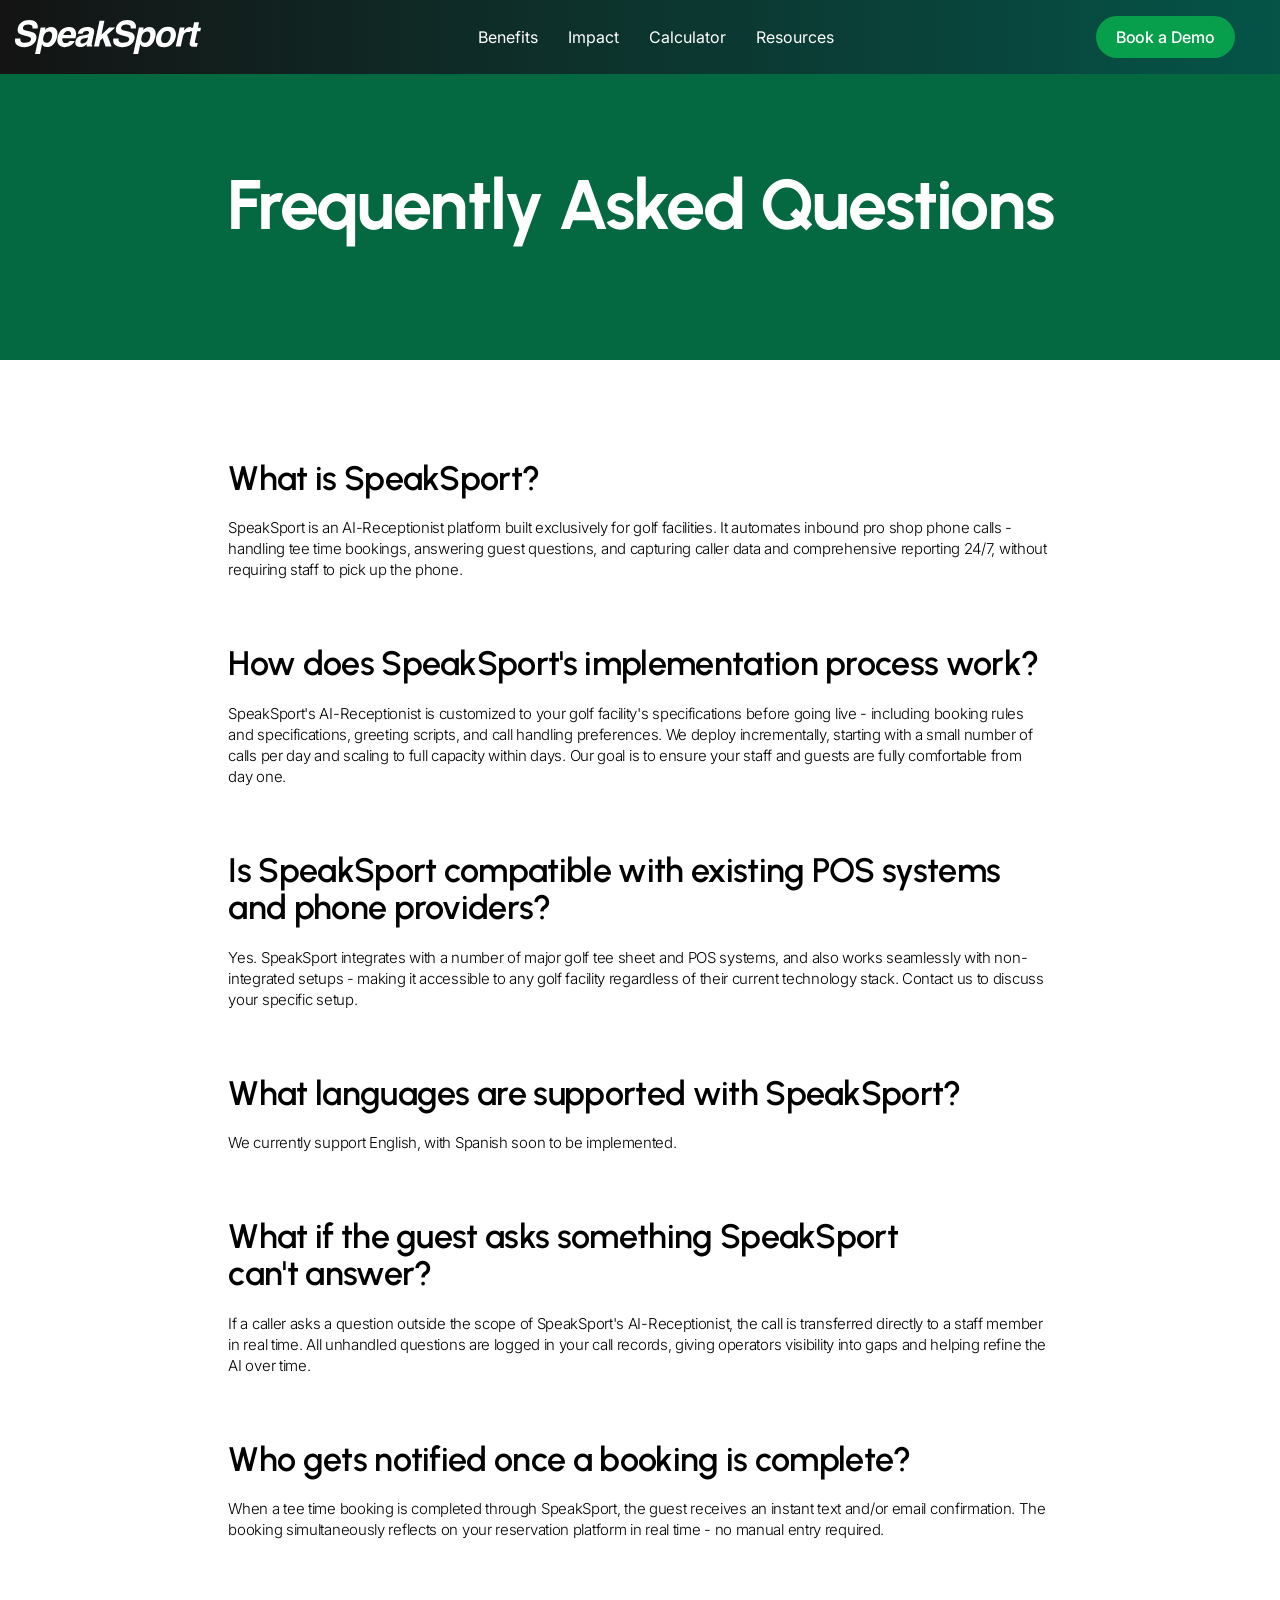
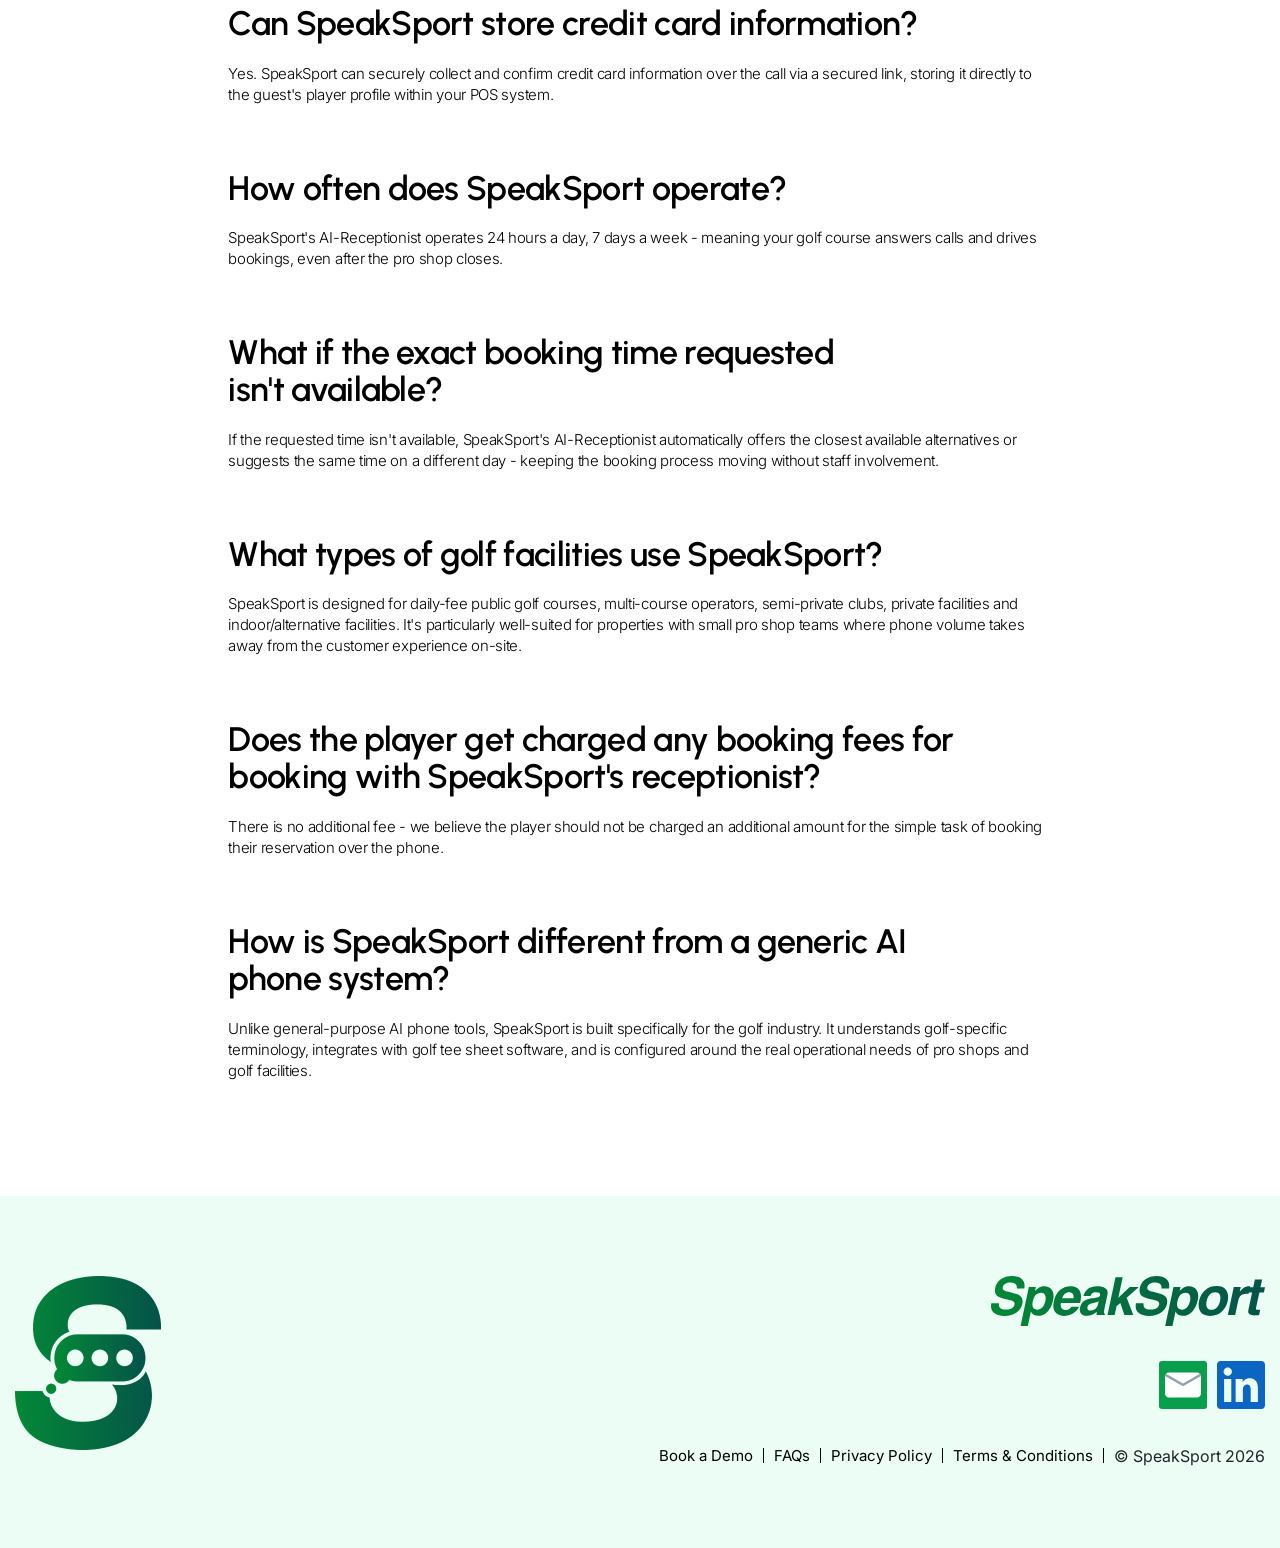
==== commit 2d651b31: "Updated footer date" ====
--- a/faqs.html
+++ b/faqs.html
@@ -193,7 +193,7 @@
                                 <a href="faqs.html">FAQs</a>
                                 <a href="privacy-policy.html">Privacy Policy</a>
                                 <a href="privacy.html">Terms & Conditions</a>
-                                <span>© SpeakSport 2025</span>
+                                <span>© SpeakSport <script>document.write(new Date().getFullYear())</script></span>
                             </div>
                         </div>
                     </div>
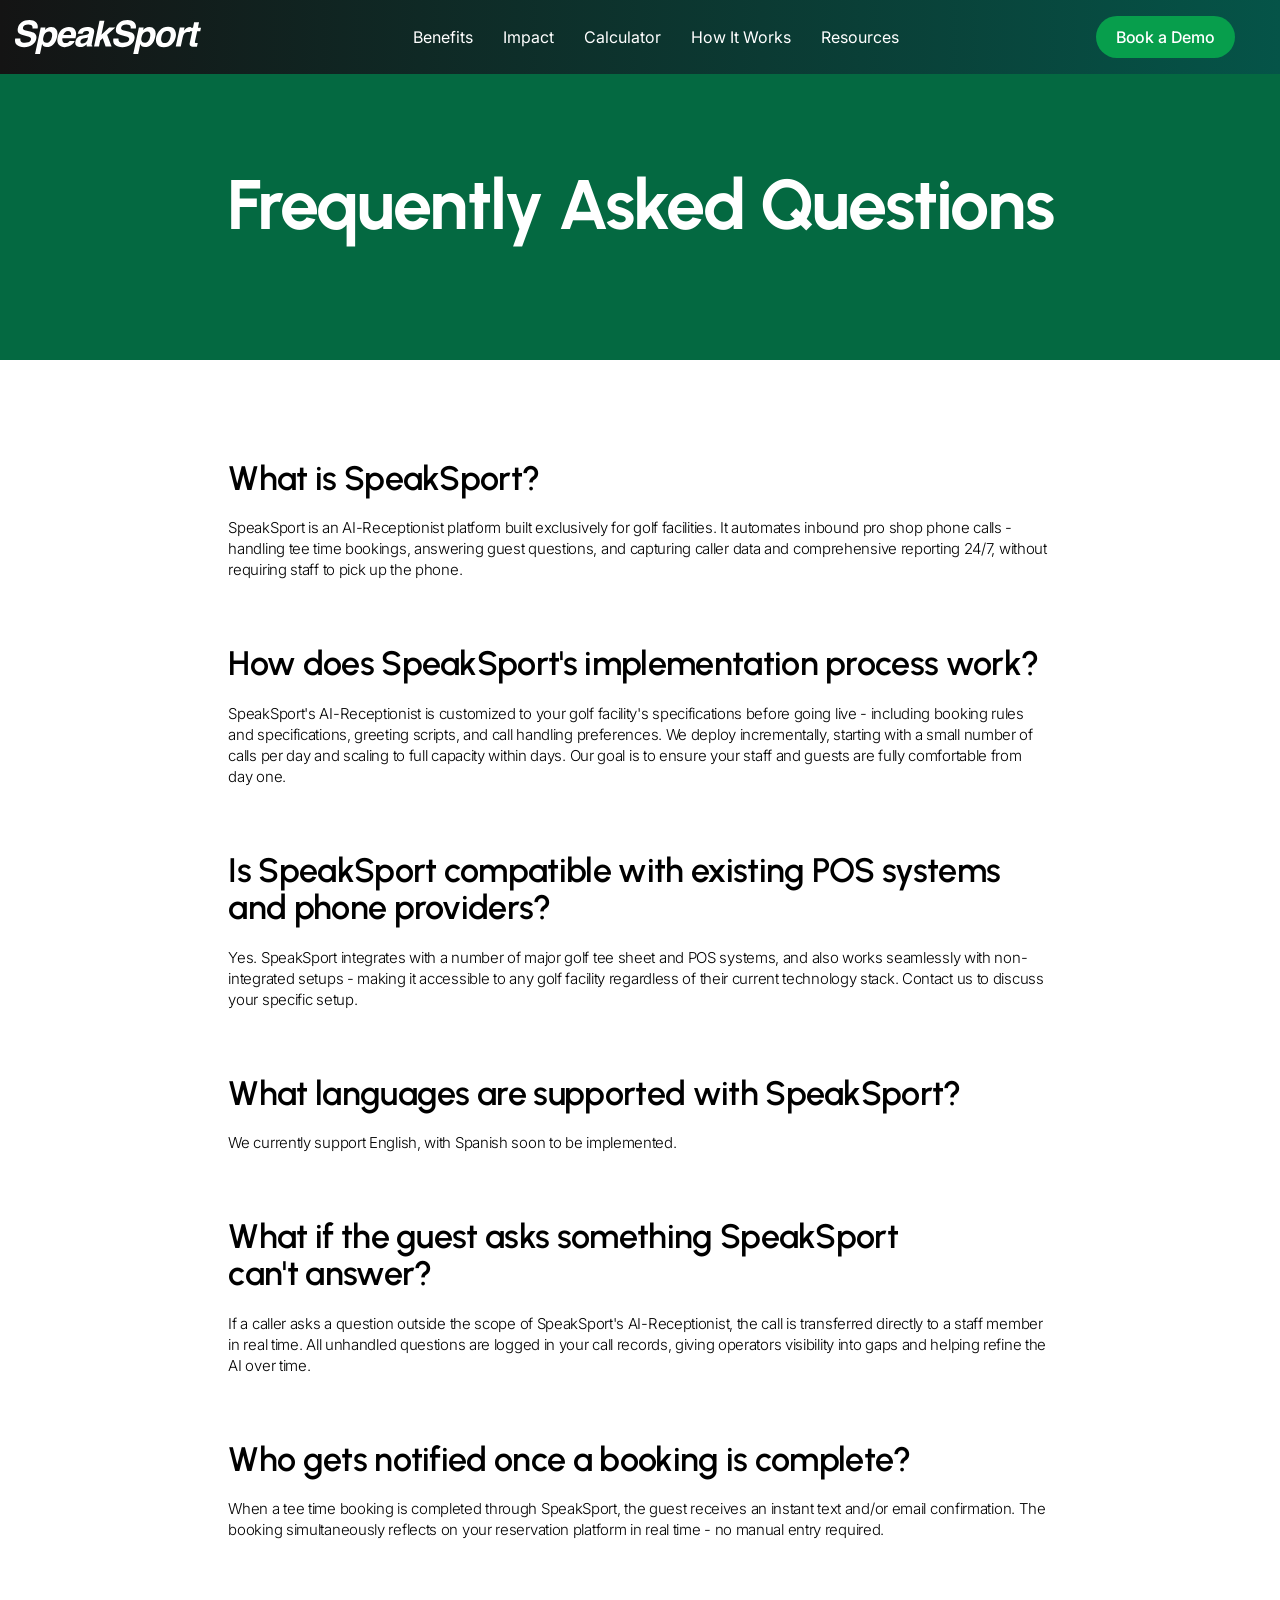
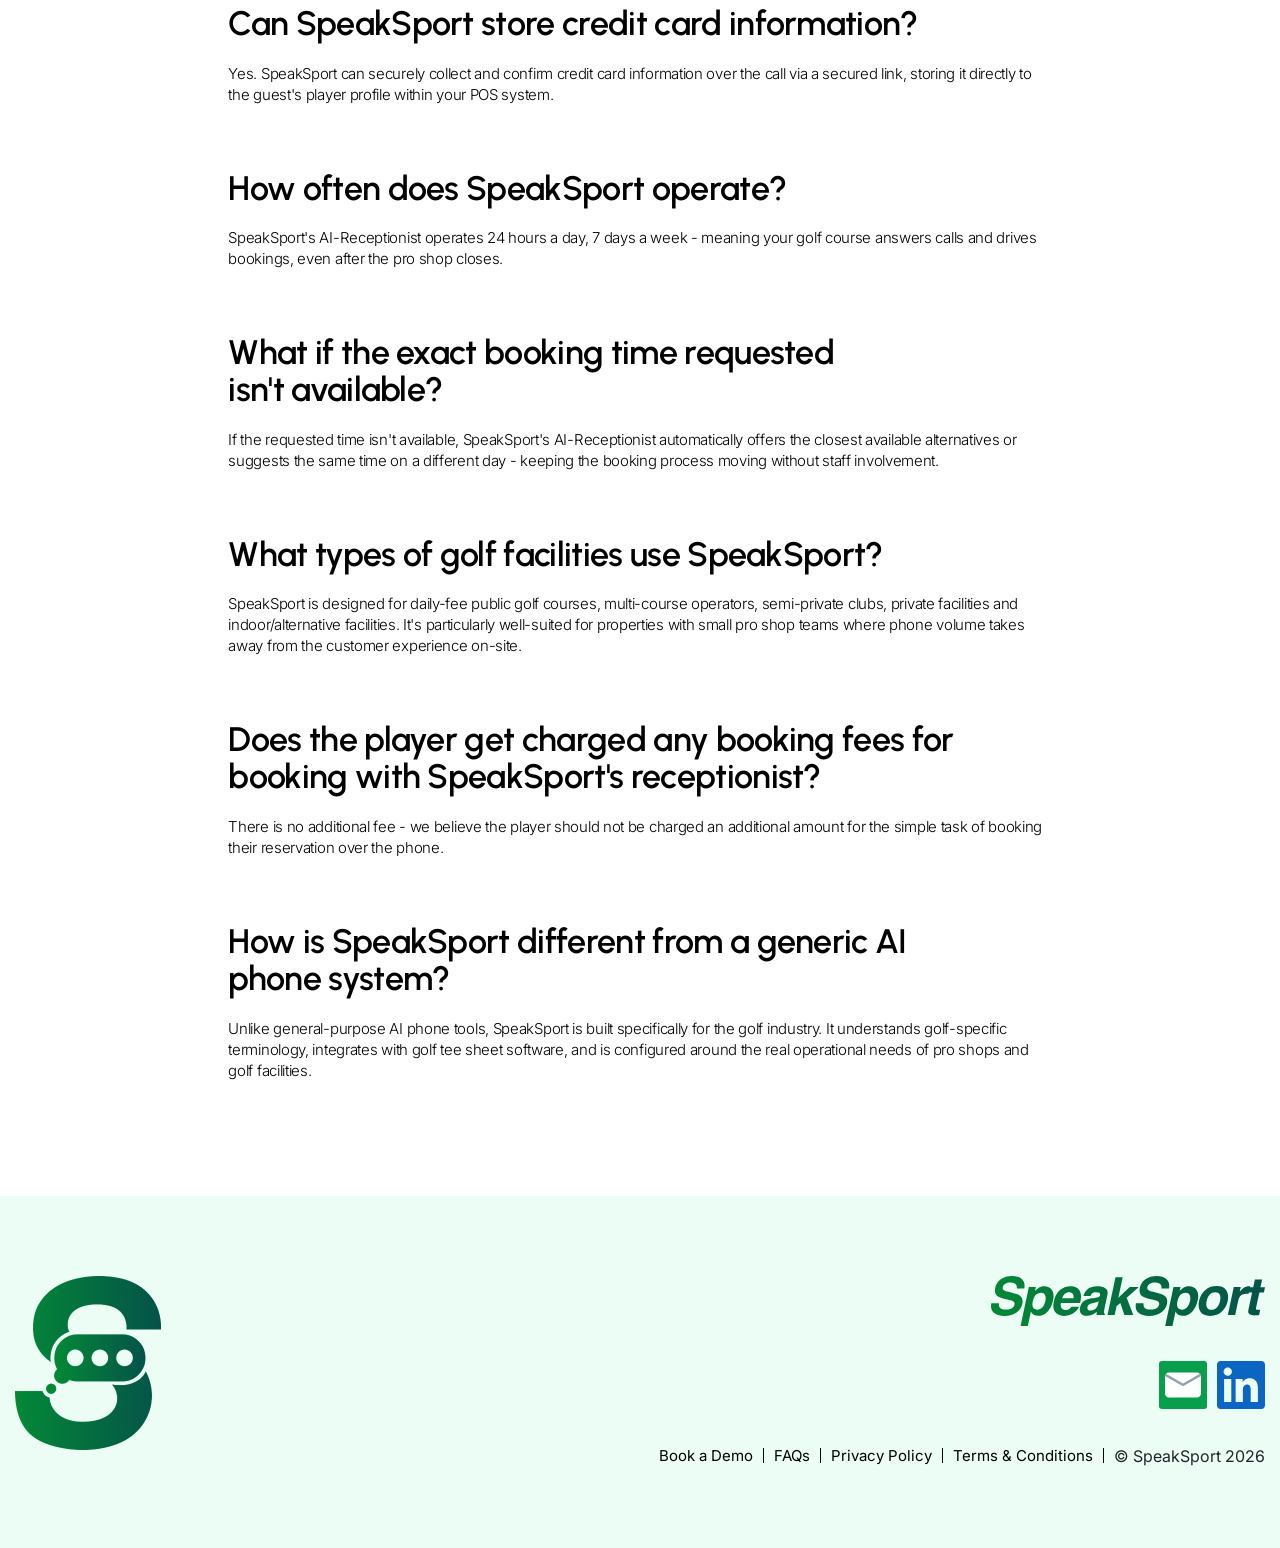
==== commit e8929fe3: "How it works nav link" ====
--- a/faqs.html
+++ b/faqs.html
@@ -78,6 +78,7 @@
                                             <a href="#benefits">Benefits</a>
                                             <a href="#impact">Impact</a>
                                             <a href="#calculator">Calculator</a>
+                                            <a href="/#how-it-works">How It Works</a>
                                             <a href="#resources">Resources</a>
                                         </div>
                                     </div>
--- a/css/styles.css
+++ b/css/styles.css
@@ -4,4 +4,4 @@
  * Copyright 2011-2018 The Bootstrap Authors
  * Copyright 2011-2018 Twitter, Inc.
  * Licensed under MIT (https://github.com/twbs/bootstrap/blob/master/LICENSE)
- */:root{--blue:#007bff;--indigo:#6610f2;--purple:#6f42c1;--pink:#e83e8c;--red:#dc3545;--orange:#fd7e14;--yellow:#ffc107;--green:#28a745;--teal:#20c997;--cyan:#17a2b8;--white:#fff;--gray:#6c757d;--gray-dark:#343a40;--primary:#007bff;--secondary:#6c757d;--success:#28a745;--info:#17a2b8;--warning:#ffc107;--danger:#dc3545;--light:#f8f9fa;--dark:#343a40;--breakpoint-xs:0;--breakpoint-sm:576px;--breakpoint-md:768px;--breakpoint-lg:992px;--breakpoint-xl:1200px;--font-family-sans-serif:-apple-system,BlinkMacSystemFont,"Segoe UI",Roboto,"Helvetica Neue",Arial,sans-serif,"Apple Color Emoji","Segoe UI Emoji","Segoe UI Symbol","Noto Color Emoji";--font-family-monospace:SFMono-Regular,Menlo,Monaco,Consolas,"Liberation Mono","Courier New",monospace}*,:after,:before{-webkit-box-sizing:border-box;box-sizing:border-box}html{font-family:sans-serif;line-height:1.15;-webkit-text-size-adjust:100%;-ms-text-size-adjust:100%;-ms-overflow-style:scrollbar;-webkit-tap-highlight-color:transparent}@-ms-viewport{width:device-width}article,aside,figcaption,figure,footer,header,hgroup,main,nav,section{display:block}body{margin:0;font-family:-apple-system,BlinkMacSystemFont,"Segoe UI",Roboto,"Helvetica Neue",Arial,sans-serif,"Apple Color Emoji","Segoe UI Emoji","Segoe UI Symbol","Noto Color Emoji";font-size:1rem;font-weight:400;line-height:1.5;color:#212529;text-align:left;background-color:#fff}[tabindex="-1"]:focus{outline:0!important}hr{-webkit-box-sizing:content-box;box-sizing:content-box;height:0;overflow:visible}h1,h2,h3,h4,h5,h6{margin-top:0;margin-bottom:0.5rem}p{margin-top:0;margin-bottom:1rem}abbr[data-original-title],abbr[title]{text-decoration:underline;-webkit-text-decoration:underline dotted;text-decoration:underline dotted;cursor:help;border-bottom:0}address{margin-bottom:1rem;font-style:normal;line-height:inherit}dl,ol,ul{margin-top:0;margin-bottom:1rem}ol ol,ol ul,ul ol,ul ul{margin-bottom:0}dt{font-weight:700}dd{margin-bottom:0.5rem;margin-left:0}blockquote{margin:0 0 1rem}dfn{font-style:italic}b,strong{font-weight:bolder}small{font-size:80%}sub,sup{position:relative;font-size:75%;line-height:0;vertical-align:baseline}sub{bottom:-0.25em}sup{top:-0.5em}a{color:#007bff;text-decoration:none;background-color:transparent;-webkit-text-decoration-skip:objects}a:hover{color:#0056b3;text-decoration:underline}a:not([href]):not([tabindex]){color:inherit;text-decoration:none}a:not([href]):not([tabindex]):focus,a:not([href]):not([tabindex]):hover{color:inherit;text-decoration:none}a:not([href]):not([tabindex]):focus{outline:0}code,kbd,pre,samp{font-family:SFMono-Regular,Menlo,Monaco,Consolas,"Liberation Mono","Courier New",monospace;font-size:1em}pre{margin-top:0;margin-bottom:1rem;overflow:auto;-ms-overflow-style:scrollbar}figure{margin:0 0 1rem}img{vertical-align:middle;border-style:none}svg{overflow:hidden;vertical-align:middle}table{border-collapse:collapse}caption{padding-top:0.75rem;padding-bottom:0.75rem;color:#6c757d;text-align:left;caption-side:bottom}th{text-align:inherit}label{display:inline-block;margin-bottom:0.5rem}button{border-radius:0}button:focus{outline:1px dotted;outline:5px auto -webkit-focus-ring-color}button,input,optgroup,select,textarea{margin:0;font-family:inherit;font-size:inherit;line-height:inherit}button,input{overflow:visible}button,select{text-transform:none}[type=reset],[type=submit],button,html [type=button]{-webkit-appearance:button}[type=button]::-moz-focus-inner,[type=reset]::-moz-focus-inner,[type=submit]::-moz-focus-inner,button::-moz-focus-inner{padding:0;border-style:none}input[type=checkbox],input[type=radio]{-webkit-box-sizing:border-box;box-sizing:border-box;padding:0}input[type=date],input[type=datetime-local],input[type=month],input[type=time]{-webkit-appearance:listbox}textarea{overflow:auto;resize:vertical}fieldset{min-width:0;padding:0;margin:0;border:0}legend{display:block;width:100%;max-width:100%;padding:0;margin-bottom:0.5rem;font-size:1.5rem;line-height:inherit;color:inherit;white-space:normal}progress{vertical-align:baseline}[type=number]::-webkit-inner-spin-button,[type=number]::-webkit-outer-spin-button{height:auto}[type=search]{outline-offset:-2px;-webkit-appearance:none}[type=search]::-webkit-search-cancel-button,[type=search]::-webkit-search-decoration{-webkit-appearance:none}::-webkit-file-upload-button{font:inherit;-webkit-appearance:button}output{display:inline-block}summary{display:list-item;cursor:pointer}template{display:none}[hidden]{display:none!important}.h1,.h2,.h3,.h4,.h5,.h6,h1,h2,h3,h4,h5,h6{margin-bottom:0.5rem;font-family:inherit;font-weight:500;line-height:1.2;color:inherit}.h1,h1{font-size:2.5rem}.h2,h2{font-size:2rem}.h3,h3{font-size:1.75rem}.h4,h4{font-size:1.5rem}.h5,h5{font-size:1.25rem}.h6,h6{font-size:1rem}.lead{font-size:1.25rem;font-weight:300}.display-1{font-size:6rem;font-weight:300;line-height:1.2}.display-2{font-size:5.5rem;font-weight:300;line-height:1.2}.display-3{font-size:4.5rem;font-weight:300;line-height:1.2}.display-4{font-size:3.5rem;font-weight:300;line-height:1.2}hr{margin-top:1rem;margin-bottom:1rem;border:0;border-top:1px solid rgba(0,0,0,0.1)}.small,small{font-size:80%;font-weight:400}.mark,mark{padding:0.2em;background-color:#fcf8e3}.list-unstyled{padding-left:0;list-style:none}.list-inline{padding-left:0;list-style:none}.list-inline-item{display:inline-block}.list-inline-item:not(:last-child){margin-right:0.5rem}.initialism{font-size:90%;text-transform:uppercase}.blockquote{margin-bottom:1rem;font-size:1.25rem}.blockquote-footer{display:block;font-size:80%;color:#6c757d}.blockquote-footer:before{content:"— "}.img-fluid{max-width:100%;height:auto}.img-thumbnail{padding:0.25rem;background-color:#fff;border:1px solid #dee2e6;border-radius:0.25rem;max-width:100%;height:auto}.figure{display:inline-block}.figure-img{margin-bottom:0.5rem;line-height:1}.figure-caption{font-size:90%;color:#6c757d}code{font-size:87.5%;color:#e83e8c;word-break:break-word}a>code{color:inherit}kbd{padding:0.2rem 0.4rem;font-size:87.5%;color:#fff;background-color:#212529;border-radius:0.2rem}kbd kbd{padding:0;font-size:100%;font-weight:700}pre{display:block;font-size:87.5%;color:#212529}pre code{font-size:inherit;color:inherit;word-break:normal}.pre-scrollable{max-height:340px;overflow-y:scroll}.container{width:100%;padding-right:15px;padding-left:15px;margin-right:auto;margin-left:auto}@media (min-width:576px){.container{max-width:540px}}@media (min-width:768px){.container{max-width:720px}}@media (min-width:992px){.container{max-width:960px}}@media (min-width:1200px){.container{max-width:1140px}}.container-fluid{width:100%;padding-right:15px;padding-left:15px;margin-right:auto;margin-left:auto}.row{display:-ms-flexbox;display:-webkit-box;display:flex;-ms-flex-wrap:wrap;flex-wrap:wrap;margin-right:-15px;margin-left:-15px}.no-gutters{margin-right:0;margin-left:0}.no-gutters>.col,.no-gutters>[class*=col-]{padding-right:0;padding-left:0}.col,.col-1,.col-10,.col-11,.col-12,.col-2,.col-3,.col-4,.col-5,.col-6,.col-7,.col-8,.col-9,.col-auto,.col-lg,.col-lg-1,.col-lg-10,.col-lg-11,.col-lg-12,.col-lg-2,.col-lg-3,.col-lg-4,.col-lg-5,.col-lg-6,.col-lg-7,.col-lg-8,.col-lg-9,.col-lg-auto,.col-md,.col-md-1,.col-md-10,.col-md-11,.col-md-12,.col-md-2,.col-md-3,.col-md-4,.col-md-5,.col-md-6,.col-md-7,.col-md-8,.col-md-9,.col-md-auto,.col-sm,.col-sm-1,.col-sm-10,.col-sm-11,.col-sm-12,.col-sm-2,.col-sm-3,.col-sm-4,.col-sm-5,.col-sm-6,.col-sm-7,.col-sm-8,.col-sm-9,.col-sm-auto,.col-xl,.col-xl-1,.col-xl-10,.col-xl-11,.col-xl-12,.col-xl-2,.col-xl-3,.col-xl-4,.col-xl-5,.col-xl-6,.col-xl-7,.col-xl-8,.col-xl-9,.col-xl-auto{position:relative;width:100%;min-height:1px;padding-right:15px;padding-left:15px}.col{-ms-flex-preferred-size:0;flex-basis:0;-ms-flex-positive:1;-webkit-box-flex:1;flex-grow:1;max-width:100%}.col-auto{-ms-flex:0 0 auto;-webkit-box-flex:0;flex:0 0 auto;width:auto;max-width:none}.col-1{-ms-flex:0 0 8.333333%;-webkit-box-flex:0;flex:0 0 8.333333%;max-width:8.333333%}.col-2{-ms-flex:0 0 16.666667%;-webkit-box-flex:0;flex:0 0 16.666667%;max-width:16.666667%}.col-3{-ms-flex:0 0 25%;-webkit-box-flex:0;flex:0 0 25%;max-width:25%}.col-4{-ms-flex:0 0 33.333333%;-webkit-box-flex:0;flex:0 0 33.333333%;max-width:33.333333%}.col-5{-ms-flex:0 0 41.666667%;-webkit-box-flex:0;flex:0 0 41.666667%;max-width:41.666667%}.col-6{-ms-flex:0 0 50%;-webkit-box-flex:0;flex:0 0 50%;max-width:50%}.col-7{-ms-flex:0 0 58.333333%;-webkit-box-flex:0;flex:0 0 58.333333%;max-width:58.333333%}.col-8{-ms-flex:0 0 66.666667%;-webkit-box-flex:0;flex:0 0 66.666667%;max-width:66.666667%}.col-9{-ms-flex:0 0 75%;-webkit-box-flex:0;flex:0 0 75%;max-width:75%}.col-10{-ms-flex:0 0 83.333333%;-webkit-box-flex:0;flex:0 0 83.333333%;max-width:83.333333%}.col-11{-ms-flex:0 0 91.666667%;-webkit-box-flex:0;flex:0 0 91.666667%;max-width:91.666667%}.col-12{-ms-flex:0 0 100%;-webkit-box-flex:0;flex:0 0 100%;max-width:100%}.order-first{-ms-flex-order:-1;-webkit-box-ordinal-group:0;order:-1}.order-last{-ms-flex-order:13;-webkit-box-ordinal-group:14;order:13}.order-0{-ms-flex-order:0;-webkit-box-ordinal-group:1;order:0}.order-1{-ms-flex-order:1;-webkit-box-ordinal-group:2;order:1}.order-2{-ms-flex-order:2;-webkit-box-ordinal-group:3;order:2}.order-3{-ms-flex-order:3;-webkit-box-ordinal-group:4;order:3}.order-4{-ms-flex-order:4;-webkit-box-ordinal-group:5;order:4}.order-5{-ms-flex-order:5;-webkit-box-ordinal-group:6;order:5}.order-6{-ms-flex-order:6;-webkit-box-ordinal-group:7;order:6}.order-7{-ms-flex-order:7;-webkit-box-ordinal-group:8;order:7}.order-8{-ms-flex-order:8;-webkit-box-ordinal-group:9;order:8}.order-9{-ms-flex-order:9;-webkit-box-ordinal-group:10;order:9}.order-10{-ms-flex-order:10;-webkit-box-ordinal-group:11;order:10}.order-11{-ms-flex-order:11;-webkit-box-ordinal-group:12;order:11}.order-12{-ms-flex-order:12;-webkit-box-ordinal-group:13;order:12}.offset-1{margin-left:8.333333%}.offset-2{margin-left:16.666667%}.offset-3{margin-left:25%}.offset-4{margin-left:33.333333%}.offset-5{margin-left:41.666667%}.offset-6{margin-left:50%}.offset-7{margin-left:58.333333%}.offset-8{margin-left:66.666667%}.offset-9{margin-left:75%}.offset-10{margin-left:83.333333%}.offset-11{margin-left:91.666667%}@media (min-width:576px){.col-sm{-ms-flex-preferred-size:0;flex-basis:0;-ms-flex-positive:1;-webkit-box-flex:1;flex-grow:1;max-width:100%}.col-sm-auto{-ms-flex:0 0 auto;-webkit-box-flex:0;flex:0 0 auto;width:auto;max-width:none}.col-sm-1{-ms-flex:0 0 8.333333%;-webkit-box-flex:0;flex:0 0 8.333333%;max-width:8.333333%}.col-sm-2{-ms-flex:0 0 16.666667%;-webkit-box-flex:0;flex:0 0 16.666667%;max-width:16.666667%}.col-sm-3{-ms-flex:0 0 25%;-webkit-box-flex:0;flex:0 0 25%;max-width:25%}.col-sm-4{-ms-flex:0 0 33.333333%;-webkit-box-flex:0;flex:0 0 33.333333%;max-width:33.333333%}.col-sm-5{-ms-flex:0 0 41.666667%;-webkit-box-flex:0;flex:0 0 41.666667%;max-width:41.666667%}.col-sm-6{-ms-flex:0 0 50%;-webkit-box-flex:0;flex:0 0 50%;max-width:50%}.col-sm-7{-ms-flex:0 0 58.333333%;-webkit-box-flex:0;flex:0 0 58.333333%;max-width:58.333333%}.col-sm-8{-ms-flex:0 0 66.666667%;-webkit-box-flex:0;flex:0 0 66.666667%;max-width:66.666667%}.col-sm-9{-ms-flex:0 0 75%;-webkit-box-flex:0;flex:0 0 75%;max-width:75%}.col-sm-10{-ms-flex:0 0 83.333333%;-webkit-box-flex:0;flex:0 0 83.333333%;max-width:83.333333%}.col-sm-11{-ms-flex:0 0 91.666667%;-webkit-box-flex:0;flex:0 0 91.666667%;max-width:91.666667%}.col-sm-12{-ms-flex:0 0 100%;-webkit-box-flex:0;flex:0 0 100%;max-width:100%}.order-sm-first{-ms-flex-order:-1;-webkit-box-ordinal-group:0;order:-1}.order-sm-last{-ms-flex-order:13;-webkit-box-ordinal-group:14;order:13}.order-sm-0{-ms-flex-order:0;-webkit-box-ordinal-group:1;order:0}.order-sm-1{-ms-flex-order:1;-webkit-box-ordinal-group:2;order:1}.order-sm-2{-ms-flex-order:2;-webkit-box-ordinal-group:3;order:2}.order-sm-3{-ms-flex-order:3;-webkit-box-ordinal-group:4;order:3}.order-sm-4{-ms-flex-order:4;-webkit-box-ordinal-group:5;order:4}.order-sm-5{-ms-flex-order:5;-webkit-box-ordinal-group:6;order:5}.order-sm-6{-ms-flex-order:6;-webkit-box-ordinal-group:7;order:6}.order-sm-7{-ms-flex-order:7;-webkit-box-ordinal-group:8;order:7}.order-sm-8{-ms-flex-order:8;-webkit-box-ordinal-group:9;order:8}.order-sm-9{-ms-flex-order:9;-webkit-box-ordinal-group:10;order:9}.order-sm-10{-ms-flex-order:10;-webkit-box-ordinal-group:11;order:10}.order-sm-11{-ms-flex-order:11;-webkit-box-ordinal-group:12;order:11}.order-sm-12{-ms-flex-order:12;-webkit-box-ordinal-group:13;order:12}.offset-sm-0{margin-left:0}.offset-sm-1{margin-left:8.333333%}.offset-sm-2{margin-left:16.666667%}.offset-sm-3{margin-left:25%}.offset-sm-4{margin-left:33.333333%}.offset-sm-5{margin-left:41.666667%}.offset-sm-6{margin-left:50%}.offset-sm-7{margin-left:58.333333%}.offset-sm-8{margin-left:66.666667%}.offset-sm-9{margin-left:75%}.offset-sm-10{margin-left:83.333333%}.offset-sm-11{margin-left:91.666667%}}@media (min-width:768px){.col-md{-ms-flex-preferred-size:0;flex-basis:0;-ms-flex-positive:1;-webkit-box-flex:1;flex-grow:1;max-width:100%}.col-md-auto{-ms-flex:0 0 auto;-webkit-box-flex:0;flex:0 0 auto;width:auto;max-width:none}.col-md-1{-ms-flex:0 0 8.333333%;-webkit-box-flex:0;flex:0 0 8.333333%;max-width:8.333333%}.col-md-2{-ms-flex:0 0 16.666667%;-webkit-box-flex:0;flex:0 0 16.666667%;max-width:16.666667%}.col-md-3{-ms-flex:0 0 25%;-webkit-box-flex:0;flex:0 0 25%;max-width:25%}.col-md-4{-ms-flex:0 0 33.333333%;-webkit-box-flex:0;flex:0 0 33.333333%;max-width:33.333333%}.col-md-5{-ms-flex:0 0 41.666667%;-webkit-box-flex:0;flex:0 0 41.666667%;max-width:41.666667%}.col-md-6{-ms-flex:0 0 50%;-webkit-box-flex:0;flex:0 0 50%;max-width:50%}.col-md-7{-ms-flex:0 0 58.333333%;-webkit-box-flex:0;flex:0 0 58.333333%;max-width:58.333333%}.col-md-8{-ms-flex:0 0 66.666667%;-webkit-box-flex:0;flex:0 0 66.666667%;max-width:66.666667%}.col-md-9{-ms-flex:0 0 75%;-webkit-box-flex:0;flex:0 0 75%;max-width:75%}.col-md-10{-ms-flex:0 0 83.333333%;-webkit-box-flex:0;flex:0 0 83.333333%;max-width:83.333333%}.col-md-11{-ms-flex:0 0 91.666667%;-webkit-box-flex:0;flex:0 0 91.666667%;max-width:91.666667%}.col-md-12{-ms-flex:0 0 100%;-webkit-box-flex:0;flex:0 0 100%;max-width:100%}.order-md-first{-ms-flex-order:-1;-webkit-box-ordinal-group:0;order:-1}.order-md-last{-ms-flex-order:13;-webkit-box-ordinal-group:14;order:13}.order-md-0{-ms-flex-order:0;-webkit-box-ordinal-group:1;order:0}.order-md-1{-ms-flex-order:1;-webkit-box-ordinal-group:2;order:1}.order-md-2{-ms-flex-order:2;-webkit-box-ordinal-group:3;order:2}.order-md-3{-ms-flex-order:3;-webkit-box-ordinal-group:4;order:3}.order-md-4{-ms-flex-order:4;-webkit-box-ordinal-group:5;order:4}.order-md-5{-ms-flex-order:5;-webkit-box-ordinal-group:6;order:5}.order-md-6{-ms-flex-order:6;-webkit-box-ordinal-group:7;order:6}.order-md-7{-ms-flex-order:7;-webkit-box-ordinal-group:8;order:7}.order-md-8{-ms-flex-order:8;-webkit-box-ordinal-group:9;order:8}.order-md-9{-ms-flex-order:9;-webkit-box-ordinal-group:10;order:9}.order-md-10{-ms-flex-order:10;-webkit-box-ordinal-group:11;order:10}.order-md-11{-ms-flex-order:11;-webkit-box-ordinal-group:12;order:11}.order-md-12{-ms-flex-order:12;-webkit-box-ordinal-group:13;order:12}.offset-md-0{margin-left:0}.offset-md-1{margin-left:8.333333%}.offset-md-2{margin-left:16.666667%}.offset-md-3{margin-left:25%}.offset-md-4{margin-left:33.333333%}.offset-md-5{margin-left:41.666667%}.offset-md-6{margin-left:50%}.offset-md-7{margin-left:58.333333%}.offset-md-8{margin-left:66.666667%}.offset-md-9{margin-left:75%}.offset-md-10{margin-left:83.333333%}.offset-md-11{margin-left:91.666667%}}@media (min-width:992px){.col-lg{-ms-flex-preferred-size:0;flex-basis:0;-ms-flex-positive:1;-webkit-box-flex:1;flex-grow:1;max-width:100%}.col-lg-auto{-ms-flex:0 0 auto;-webkit-box-flex:0;flex:0 0 auto;width:auto;max-width:none}.col-lg-1{-ms-flex:0 0 8.333333%;-webkit-box-flex:0;flex:0 0 8.333333%;max-width:8.333333%}.col-lg-2{-ms-flex:0 0 16.666667%;-webkit-box-flex:0;flex:0 0 16.666667%;max-width:16.666667%}.col-lg-3{-ms-flex:0 0 25%;-webkit-box-flex:0;flex:0 0 25%;max-width:25%}.col-lg-4{-ms-flex:0 0 33.333333%;-webkit-box-flex:0;flex:0 0 33.333333%;max-width:33.333333%}.col-lg-5{-ms-flex:0 0 41.666667%;-webkit-box-flex:0;flex:0 0 41.666667%;max-width:41.666667%}.col-lg-6{-ms-flex:0 0 50%;-webkit-box-flex:0;flex:0 0 50%;max-width:50%}.col-lg-7{-ms-flex:0 0 58.333333%;-webkit-box-flex:0;flex:0 0 58.333333%;max-width:58.333333%}.col-lg-8{-ms-flex:0 0 66.666667%;-webkit-box-flex:0;flex:0 0 66.666667%;max-width:66.666667%}.col-lg-9{-ms-flex:0 0 75%;-webkit-box-flex:0;flex:0 0 75%;max-width:75%}.col-lg-10{-ms-flex:0 0 83.333333%;-webkit-box-flex:0;flex:0 0 83.333333%;max-width:83.333333%}.col-lg-11{-ms-flex:0 0 91.666667%;-webkit-box-flex:0;flex:0 0 91.666667%;max-width:91.666667%}.col-lg-12{-ms-flex:0 0 100%;-webkit-box-flex:0;flex:0 0 100%;max-width:100%}.order-lg-first{-ms-flex-order:-1;-webkit-box-ordinal-group:0;order:-1}.order-lg-last{-ms-flex-order:13;-webkit-box-ordinal-group:14;order:13}.order-lg-0{-ms-flex-order:0;-webkit-box-ordinal-group:1;order:0}.order-lg-1{-ms-flex-order:1;-webkit-box-ordinal-group:2;order:1}.order-lg-2{-ms-flex-order:2;-webkit-box-ordinal-group:3;order:2}.order-lg-3{-ms-flex-order:3;-webkit-box-ordinal-group:4;order:3}.order-lg-4{-ms-flex-order:4;-webkit-box-ordinal-group:5;order:4}.order-lg-5{-ms-flex-order:5;-webkit-box-ordinal-group:6;order:5}.order-lg-6{-ms-flex-order:6;-webkit-box-ordinal-group:7;order:6}.order-lg-7{-ms-flex-order:7;-webkit-box-ordinal-group:8;order:7}.order-lg-8{-ms-flex-order:8;-webkit-box-ordinal-group:9;order:8}.order-lg-9{-ms-flex-order:9;-webkit-box-ordinal-group:10;order:9}.order-lg-10{-ms-flex-order:10;-webkit-box-ordinal-group:11;order:10}.order-lg-11{-ms-flex-order:11;-webkit-box-ordinal-group:12;order:11}.order-lg-12{-ms-flex-order:12;-webkit-box-ordinal-group:13;order:12}.offset-lg-0{margin-left:0}.offset-lg-1{margin-left:8.333333%}.offset-lg-2{margin-left:16.666667%}.offset-lg-3{margin-left:25%}.offset-lg-4{margin-left:33.333333%}.offset-lg-5{margin-left:41.666667%}.offset-lg-6{margin-left:50%}.offset-lg-7{margin-left:58.333333%}.offset-lg-8{margin-left:66.666667%}.offset-lg-9{margin-left:75%}.offset-lg-10{margin-left:83.333333%}.offset-lg-11{margin-left:91.666667%}}@media (min-width:1200px){.col-xl{-ms-flex-preferred-size:0;flex-basis:0;-ms-flex-positive:1;-webkit-box-flex:1;flex-grow:1;max-width:100%}.col-xl-auto{-ms-flex:0 0 auto;-webkit-box-flex:0;flex:0 0 auto;width:auto;max-width:none}.col-xl-1{-ms-flex:0 0 8.333333%;-webkit-box-flex:0;flex:0 0 8.333333%;max-width:8.333333%}.col-xl-2{-ms-flex:0 0 16.666667%;-webkit-box-flex:0;flex:0 0 16.666667%;max-width:16.666667%}.col-xl-3{-ms-flex:0 0 25%;-webkit-box-flex:0;flex:0 0 25%;max-width:25%}.col-xl-4{-ms-flex:0 0 33.333333%;-webkit-box-flex:0;flex:0 0 33.333333%;max-width:33.333333%}.col-xl-5{-ms-flex:0 0 41.666667%;-webkit-box-flex:0;flex:0 0 41.666667%;max-width:41.666667%}.col-xl-6{-ms-flex:0 0 50%;-webkit-box-flex:0;flex:0 0 50%;max-width:50%}.col-xl-7{-ms-flex:0 0 58.333333%;-webkit-box-flex:0;flex:0 0 58.333333%;max-width:58.333333%}.col-xl-8{-ms-flex:0 0 66.666667%;-webkit-box-flex:0;flex:0 0 66.666667%;max-width:66.666667%}.col-xl-9{-ms-flex:0 0 75%;-webkit-box-flex:0;flex:0 0 75%;max-width:75%}.col-xl-10{-ms-flex:0 0 83.333333%;-webkit-box-flex:0;flex:0 0 83.333333%;max-width:83.333333%}.col-xl-11{-ms-flex:0 0 91.666667%;-webkit-box-flex:0;flex:0 0 91.666667%;max-width:91.666667%}.col-xl-12{-ms-flex:0 0 100%;-webkit-box-flex:0;flex:0 0 100%;max-width:100%}.order-xl-first{-ms-flex-order:-1;-webkit-box-ordinal-group:0;order:-1}.order-xl-last{-ms-flex-order:13;-webkit-box-ordinal-group:14;order:13}.order-xl-0{-ms-flex-order:0;-webkit-box-ordinal-group:1;order:0}.order-xl-1{-ms-flex-order:1;-webkit-box-ordinal-group:2;order:1}.order-xl-2{-ms-flex-order:2;-webkit-box-ordinal-group:3;order:2}.order-xl-3{-ms-flex-order:3;-webkit-box-ordinal-group:4;order:3}.order-xl-4{-ms-flex-order:4;-webkit-box-ordinal-group:5;order:4}.order-xl-5{-ms-flex-order:5;-webkit-box-ordinal-group:6;order:5}.order-xl-6{-ms-flex-order:6;-webkit-box-ordinal-group:7;order:6}.order-xl-7{-ms-flex-order:7;-webkit-box-ordinal-group:8;order:7}.order-xl-8{-ms-flex-order:8;-webkit-box-ordinal-group:9;order:8}.order-xl-9{-ms-flex-order:9;-webkit-box-ordinal-group:10;order:9}.order-xl-10{-ms-flex-order:10;-webkit-box-ordinal-group:11;order:10}.order-xl-11{-ms-flex-order:11;-webkit-box-ordinal-group:12;order:11}.order-xl-12{-ms-flex-order:12;-webkit-box-ordinal-group:13;order:12}.offset-xl-0{margin-left:0}.offset-xl-1{margin-left:8.333333%}.offset-xl-2{margin-left:16.666667%}.offset-xl-3{margin-left:25%}.offset-xl-4{margin-left:33.333333%}.offset-xl-5{margin-left:41.666667%}.offset-xl-6{margin-left:50%}.offset-xl-7{margin-left:58.333333%}.offset-xl-8{margin-left:66.666667%}.offset-xl-9{margin-left:75%}.offset-xl-10{margin-left:83.333333%}.offset-xl-11{margin-left:91.666667%}}.table{width:100%;margin-bottom:1rem;background-color:transparent}.table td,.table th{padding:0.75rem;vertical-align:top;border-top:1px solid #dee2e6}.table thead th{vertical-align:bottom;border-bottom:2px solid #dee2e6}.table tbody+tbody{border-top:2px solid #dee2e6}.table .table{background-color:#fff}.table-sm td,.table-sm th{padding:0.3rem}.table-bordered{border:1px solid #dee2e6}.table-bordered td,.table-bordered th{border:1px solid #dee2e6}.table-bordered thead td,.table-bordered thead th{border-bottom-width:2px}.table-borderless tbody+tbody,.table-borderless td,.table-borderless th,.table-borderless thead th{border:0}.table-striped tbody tr:nth-of-type(odd){background-color:rgba(0,0,0,0.05)}.table-hover tbody tr:hover{background-color:rgba(0,0,0,0.075)}.table-primary,.table-primary>td,.table-primary>th{background-color:#b8daff}.table-hover .table-primary:hover{background-color:#9fcdff}.table-hover .table-primary:hover>td,.table-hover .table-primary:hover>th{background-color:#9fcdff}.table-secondary,.table-secondary>td,.table-secondary>th{background-color:#d6d8db}.table-hover .table-secondary:hover{background-color:#c8cbcf}.table-hover .table-secondary:hover>td,.table-hover .table-secondary:hover>th{background-color:#c8cbcf}.table-success,.table-success>td,.table-success>th{background-color:#c3e6cb}.table-hover .table-success:hover{background-color:#b1dfbb}.table-hover .table-success:hover>td,.table-hover .table-success:hover>th{background-color:#b1dfbb}.table-info,.table-info>td,.table-info>th{background-color:#bee5eb}.table-hover .table-info:hover{background-color:#abdde5}.table-hover .table-info:hover>td,.table-hover .table-info:hover>th{background-color:#abdde5}.table-warning,.table-warning>td,.table-warning>th{background-color:#ffeeba}.table-hover .table-warning:hover{background-color:#ffe8a1}.table-hover .table-warning:hover>td,.table-hover .table-warning:hover>th{background-color:#ffe8a1}.table-danger,.table-danger>td,.table-danger>th{background-color:#f5c6cb}.table-hover .table-danger:hover{background-color:#f1b0b7}.table-hover .table-danger:hover>td,.table-hover .table-danger:hover>th{background-color:#f1b0b7}.table-light,.table-light>td,.table-light>th{background-color:#fdfdfe}.table-hover .table-light:hover{background-color:#ececf6}.table-hover .table-light:hover>td,.table-hover .table-light:hover>th{background-color:#ececf6}.table-dark,.table-dark>td,.table-dark>th{background-color:#c6c8ca}.table-hover .table-dark:hover{background-color:#b9bbbe}.table-hover .table-dark:hover>td,.table-hover .table-dark:hover>th{background-color:#b9bbbe}.table-active,.table-active>td,.table-active>th{background-color:rgba(0,0,0,0.075)}.table-hover .table-active:hover{background-color:rgba(0,0,0,0.075)}.table-hover .table-active:hover>td,.table-hover .table-active:hover>th{background-color:rgba(0,0,0,0.075)}.table .thead-dark th{color:#fff;background-color:#212529;border-color:#32383e}.table .thead-light th{color:#495057;background-color:#e9ecef;border-color:#dee2e6}.table-dark{color:#fff;background-color:#212529}.table-dark td,.table-dark th,.table-dark thead th{border-color:#32383e}.table-dark.table-bordered{border:0}.table-dark.table-striped tbody tr:nth-of-type(odd){background-color:rgba(255,255,255,0.05)}.table-dark.table-hover tbody tr:hover{background-color:rgba(255,255,255,0.075)}@media (max-width:575.98px){.table-responsive-sm{display:block;width:100%;overflow-x:auto;-webkit-overflow-scrolling:touch;-ms-overflow-style:-ms-autohiding-scrollbar}.table-responsive-sm>.table-bordered{border:0}}@media (max-width:767.98px){.table-responsive-md{display:block;width:100%;overflow-x:auto;-webkit-overflow-scrolling:touch;-ms-overflow-style:-ms-autohiding-scrollbar}.table-responsive-md>.table-bordered{border:0}}@media (max-width:991.98px){.table-responsive-lg{display:block;width:100%;overflow-x:auto;-webkit-overflow-scrolling:touch;-ms-overflow-style:-ms-autohiding-scrollbar}.table-responsive-lg>.table-bordered{border:0}}@media (max-width:1199.98px){.table-responsive-xl{display:block;width:100%;overflow-x:auto;-webkit-overflow-scrolling:touch;-ms-overflow-style:-ms-autohiding-scrollbar}.table-responsive-xl>.table-bordered{border:0}}.table-responsive{display:block;width:100%;overflow-x:auto;-webkit-overflow-scrolling:touch;-ms-overflow-style:-ms-autohiding-scrollbar}.table-responsive>.table-bordered{border:0}.form-control{display:block;width:100%;height:calc(2.25rem + 2px);padding:0.375rem 0.75rem;font-size:1rem;line-height:1.5;color:#495057;background-color:#fff;background-clip:padding-box;border:1px solid #ced4da;border-radius:0.25rem;-webkit-transition:border-color 0.15s ease-in-out,-webkit-box-shadow 0.15s ease-in-out;transition:border-color 0.15s ease-in-out,-webkit-box-shadow 0.15s ease-in-out;transition:border-color 0.15s ease-in-out,box-shadow 0.15s ease-in-out;transition:border-color 0.15s ease-in-out,box-shadow 0.15s ease-in-out,-webkit-box-shadow 0.15s ease-in-out}@media screen and (prefers-reduced-motion:reduce){.form-control{-webkit-transition:none;transition:none}}.form-control::-ms-expand{background-color:transparent;border:0}.form-control:focus{color:#495057;background-color:#fff;border-color:#80bdff;outline:0;-webkit-box-shadow:0 0 0 0.2rem rgba(0,123,255,0.25);box-shadow:0 0 0 0.2rem rgba(0,123,255,0.25)}.form-control::-webkit-input-placeholder{color:#6c757d;opacity:1}.form-control::-moz-placeholder{color:#6c757d;opacity:1}.form-control:-ms-input-placeholder{color:#6c757d;opacity:1}.form-control::-ms-input-placeholder{color:#6c757d;opacity:1}.form-control::placeholder{color:#6c757d;opacity:1}.form-control:disabled,.form-control[readonly]{background-color:#e9ecef;opacity:1}select.form-control:focus::-ms-value{color:#495057;background-color:#fff}.form-control-file,.form-control-range{display:block;width:100%}.col-form-label{padding-top:calc(0.375rem + 1px);padding-bottom:calc(0.375rem + 1px);margin-bottom:0;font-size:inherit;line-height:1.5}.col-form-label-lg{padding-top:calc(0.5rem + 1px);padding-bottom:calc(0.5rem + 1px);font-size:1.25rem;line-height:1.5}.col-form-label-sm{padding-top:calc(0.25rem + 1px);padding-bottom:calc(0.25rem + 1px);font-size:0.875rem;line-height:1.5}.form-control-plaintext{display:block;width:100%;padding-top:0.375rem;padding-bottom:0.375rem;margin-bottom:0;line-height:1.5;color:#212529;background-color:transparent;border:solid transparent;border-width:1px 0}.form-control-plaintext.form-control-lg,.form-control-plaintext.form-control-sm{padding-right:0;padding-left:0}.form-control-sm{height:calc(1.8125rem + 2px);padding:0.25rem 0.5rem;font-size:0.875rem;line-height:1.5;border-radius:0.2rem}.form-control-lg{height:calc(2.875rem + 2px);padding:0.5rem 1rem;font-size:1.25rem;line-height:1.5;border-radius:0.3rem}select.form-control[multiple],select.form-control[size]{height:auto}textarea.form-control{height:auto}.form-group{margin-bottom:1rem}.form-text{display:block;margin-top:0.25rem}.form-row{display:-ms-flexbox;display:-webkit-box;display:flex;-ms-flex-wrap:wrap;flex-wrap:wrap;margin-right:-5px;margin-left:-5px}.form-row>.col,.form-row>[class*=col-]{padding-right:5px;padding-left:5px}.form-check{position:relative;display:block;padding-left:1.25rem}.form-check-input{position:absolute;margin-top:0.3rem;margin-left:-1.25rem}.form-check-input:disabled~.form-check-label{color:#6c757d}.form-check-label{margin-bottom:0}.form-check-inline{display:-ms-inline-flexbox;display:-webkit-inline-box;display:inline-flex;-ms-flex-align:center;-webkit-box-align:center;align-items:center;padding-left:0;margin-right:0.75rem}.form-check-inline .form-check-input{position:static;margin-top:0;margin-right:0.3125rem;margin-left:0}.valid-feedback{display:none;width:100%;margin-top:0.25rem;font-size:80%;color:#28a745}.valid-tooltip{position:absolute;top:100%;z-index:5;display:none;max-width:100%;padding:0.25rem 0.5rem;margin-top:0.1rem;font-size:0.875rem;line-height:1.5;color:#fff;background-color:rgba(40,167,69,0.9);border-radius:0.25rem}.custom-select.is-valid,.form-control.is-valid,.was-validated .custom-select:valid,.was-validated .form-control:valid{border-color:#28a745}.custom-select.is-valid:focus,.form-control.is-valid:focus,.was-validated .custom-select:valid:focus,.was-validated .form-control:valid:focus{border-color:#28a745;-webkit-box-shadow:0 0 0 0.2rem rgba(40,167,69,0.25);box-shadow:0 0 0 0.2rem rgba(40,167,69,0.25)}.custom-select.is-valid~.valid-feedback,.custom-select.is-valid~.valid-tooltip,.form-control.is-valid~.valid-feedback,.form-control.is-valid~.valid-tooltip,.was-validated .custom-select:valid~.valid-feedback,.was-validated .custom-select:valid~.valid-tooltip,.was-validated .form-control:valid~.valid-feedback,.was-validated .form-control:valid~.valid-tooltip{display:block}.form-control-file.is-valid~.valid-feedback,.form-control-file.is-valid~.valid-tooltip,.was-validated .form-control-file:valid~.valid-feedback,.was-validated .form-control-file:valid~.valid-tooltip{display:block}.form-check-input.is-valid~.form-check-label,.was-validated .form-check-input:valid~.form-check-label{color:#28a745}.form-check-input.is-valid~.valid-feedback,.form-check-input.is-valid~.valid-tooltip,.was-validated .form-check-input:valid~.valid-feedback,.was-validated .form-check-input:valid~.valid-tooltip{display:block}.custom-control-input.is-valid~.custom-control-label,.was-validated .custom-control-input:valid~.custom-control-label{color:#28a745}.custom-control-input.is-valid~.custom-control-label:before,.was-validated .custom-control-input:valid~.custom-control-label:before{background-color:#71dd8a}.custom-control-input.is-valid~.valid-feedback,.custom-control-input.is-valid~.valid-tooltip,.was-validated .custom-control-input:valid~.valid-feedback,.was-validated .custom-control-input:valid~.valid-tooltip{display:block}.custom-control-input.is-valid:checked~.custom-control-label:before,.was-validated .custom-control-input:valid:checked~.custom-control-label:before{background-color:#34ce57}.custom-control-input.is-valid:focus~.custom-control-label:before,.was-validated .custom-control-input:valid:focus~.custom-control-label:before{-webkit-box-shadow:0 0 0 1px #fff,0 0 0 0.2rem rgba(40,167,69,0.25);box-shadow:0 0 0 1px #fff,0 0 0 0.2rem rgba(40,167,69,0.25)}.custom-file-input.is-valid~.custom-file-label,.was-validated .custom-file-input:valid~.custom-file-label{border-color:#28a745}.custom-file-input.is-valid~.custom-file-label:after,.was-validated .custom-file-input:valid~.custom-file-label:after{border-color:inherit}.custom-file-input.is-valid~.valid-feedback,.custom-file-input.is-valid~.valid-tooltip,.was-validated .custom-file-input:valid~.valid-feedback,.was-validated .custom-file-input:valid~.valid-tooltip{display:block}.custom-file-input.is-valid:focus~.custom-file-label,.was-validated .custom-file-input:valid:focus~.custom-file-label{-webkit-box-shadow:0 0 0 0.2rem rgba(40,167,69,0.25);box-shadow:0 0 0 0.2rem rgba(40,167,69,0.25)}.invalid-feedback{display:none;width:100%;margin-top:0.25rem;font-size:80%;color:#dc3545}.invalid-tooltip{position:absolute;top:100%;z-index:5;display:none;max-width:100%;padding:0.25rem 0.5rem;margin-top:0.1rem;font-size:0.875rem;line-height:1.5;color:#fff;background-color:rgba(220,53,69,0.9);border-radius:0.25rem}.custom-select.is-invalid,.form-control.is-invalid,.was-validated .custom-select:invalid,.was-validated .form-control:invalid{border-color:#dc3545}.custom-select.is-invalid:focus,.form-control.is-invalid:focus,.was-validated .custom-select:invalid:focus,.was-validated .form-control:invalid:focus{border-color:#dc3545;-webkit-box-shadow:0 0 0 0.2rem rgba(220,53,69,0.25);box-shadow:0 0 0 0.2rem rgba(220,53,69,0.25)}.custom-select.is-invalid~.invalid-feedback,.custom-select.is-invalid~.invalid-tooltip,.form-control.is-invalid~.invalid-feedback,.form-control.is-invalid~.invalid-tooltip,.was-validated .custom-select:invalid~.invalid-feedback,.was-validated .custom-select:invalid~.invalid-tooltip,.was-validated .form-control:invalid~.invalid-feedback,.was-validated .form-control:invalid~.invalid-tooltip{display:block}.form-control-file.is-invalid~.invalid-feedback,.form-control-file.is-invalid~.invalid-tooltip,.was-validated .form-control-file:invalid~.invalid-feedback,.was-validated .form-control-file:invalid~.invalid-tooltip{display:block}.form-check-input.is-invalid~.form-check-label,.was-validated .form-check-input:invalid~.form-check-label{color:#dc3545}.form-check-input.is-invalid~.invalid-feedback,.form-check-input.is-invalid~.invalid-tooltip,.was-validated .form-check-input:invalid~.invalid-feedback,.was-validated .form-check-input:invalid~.invalid-tooltip{display:block}.custom-control-input.is-invalid~.custom-control-label,.was-validated .custom-control-input:invalid~.custom-control-label{color:#dc3545}.custom-control-input.is-invalid~.custom-control-label:before,.was-validated .custom-control-input:invalid~.custom-control-label:before{background-color:#efa2a9}.custom-control-input.is-invalid~.invalid-feedback,.custom-control-input.is-invalid~.invalid-tooltip,.was-validated .custom-control-input:invalid~.invalid-feedback,.was-validated .custom-control-input:invalid~.invalid-tooltip{display:block}.custom-control-input.is-invalid:checked~.custom-control-label:before,.was-validated .custom-control-input:invalid:checked~.custom-control-label:before{background-color:#e4606d}.custom-control-input.is-invalid:focus~.custom-control-label:before,.was-validated .custom-control-input:invalid:focus~.custom-control-label:before{-webkit-box-shadow:0 0 0 1px #fff,0 0 0 0.2rem rgba(220,53,69,0.25);box-shadow:0 0 0 1px #fff,0 0 0 0.2rem rgba(220,53,69,0.25)}.custom-file-input.is-invalid~.custom-file-label,.was-validated .custom-file-input:invalid~.custom-file-label{border-color:#dc3545}.custom-file-input.is-invalid~.custom-file-label:after,.was-validated .custom-file-input:invalid~.custom-file-label:after{border-color:inherit}.custom-file-input.is-invalid~.invalid-feedback,.custom-file-input.is-invalid~.invalid-tooltip,.was-validated .custom-file-input:invalid~.invalid-feedback,.was-validated .custom-file-input:invalid~.invalid-tooltip{display:block}.custom-file-input.is-invalid:focus~.custom-file-label,.was-validated .custom-file-input:invalid:focus~.custom-file-label{-webkit-box-shadow:0 0 0 0.2rem rgba(220,53,69,0.25);box-shadow:0 0 0 0.2rem rgba(220,53,69,0.25)}.form-inline{display:-ms-flexbox;display:-webkit-box;display:flex;-ms-flex-flow:row wrap;-webkit-box-orient:horizontal;-webkit-box-direction:normal;flex-flow:row wrap;-ms-flex-align:center;-webkit-box-align:center;align-items:center}.form-inline .form-check{width:100%}@media (min-width:576px){.form-inline label{display:-ms-flexbox;display:-webkit-box;display:flex;-ms-flex-align:center;-webkit-box-align:center;align-items:center;-ms-flex-pack:center;-webkit-box-pack:center;justify-content:center;margin-bottom:0}.form-inline .form-group{display:-ms-flexbox;display:-webkit-box;display:flex;-ms-flex:0 0 auto;-webkit-box-flex:0;flex:0 0 auto;-ms-flex-flow:row wrap;-webkit-box-orient:horizontal;-webkit-box-direction:normal;flex-flow:row wrap;-ms-flex-align:center;-webkit-box-align:center;align-items:center;margin-bottom:0}.form-inline .form-control{display:inline-block;width:auto;vertical-align:middle}.form-inline .form-control-plaintext{display:inline-block}.form-inline .custom-select,.form-inline .input-group{width:auto}.form-inline .form-check{display:-ms-flexbox;display:-webkit-box;display:flex;-ms-flex-align:center;-webkit-box-align:center;align-items:center;-ms-flex-pack:center;-webkit-box-pack:center;justify-content:center;width:auto;padding-left:0}.form-inline .form-check-input{position:relative;margin-top:0;margin-right:0.25rem;margin-left:0}.form-inline .custom-control{-ms-flex-align:center;-webkit-box-align:center;align-items:center;-ms-flex-pack:center;-webkit-box-pack:center;justify-content:center}.form-inline .custom-control-label{margin-bottom:0}}.btn{display:inline-block;font-weight:400;text-align:center;white-space:nowrap;vertical-align:middle;-webkit-user-select:none;-moz-user-select:none;-ms-user-select:none;user-select:none;border:1px solid transparent;padding:0.375rem 0.75rem;font-size:1rem;line-height:1.5;border-radius:0.25rem;-webkit-transition:color 0.15s ease-in-out,background-color 0.15s ease-in-out,border-color 0.15s ease-in-out,-webkit-box-shadow 0.15s ease-in-out;transition:color 0.15s ease-in-out,background-color 0.15s ease-in-out,border-color 0.15s ease-in-out,-webkit-box-shadow 0.15s ease-in-out;transition:color 0.15s ease-in-out,background-color 0.15s ease-in-out,border-color 0.15s ease-in-out,box-shadow 0.15s ease-in-out;transition:color 0.15s ease-in-out,background-color 0.15s ease-in-out,border-color 0.15s ease-in-out,box-shadow 0.15s ease-in-out,-webkit-box-shadow 0.15s ease-in-out}@media screen and (prefers-reduced-motion:reduce){.btn{-webkit-transition:none;transition:none}}.btn:focus,.btn:hover{text-decoration:none}.btn.focus,.btn:focus{outline:0;-webkit-box-shadow:0 0 0 0.2rem rgba(0,123,255,0.25);box-shadow:0 0 0 0.2rem rgba(0,123,255,0.25)}.btn.disabled,.btn:disabled{opacity:0.65}.btn:not(:disabled):not(.disabled){cursor:pointer}a.btn.disabled,fieldset:disabled a.btn{pointer-events:none}.btn-primary{color:#fff;background-color:#007bff;border-color:#007bff}.btn-primary:hover{color:#fff;background-color:#0069d9;border-color:#0062cc}.btn-primary.focus,.btn-primary:focus{-webkit-box-shadow:0 0 0 0.2rem rgba(0,123,255,0.5);box-shadow:0 0 0 0.2rem rgba(0,123,255,0.5)}.btn-primary.disabled,.btn-primary:disabled{color:#fff;background-color:#007bff;border-color:#007bff}.btn-primary:not(:disabled):not(.disabled).active,.btn-primary:not(:disabled):not(.disabled):active,.show>.btn-primary.dropdown-toggle{color:#fff;background-color:#0062cc;border-color:#005cbf}.btn-primary:not(:disabled):not(.disabled).active:focus,.btn-primary:not(:disabled):not(.disabled):active:focus,.show>.btn-primary.dropdown-toggle:focus{-webkit-box-shadow:0 0 0 0.2rem rgba(0,123,255,0.5);box-shadow:0 0 0 0.2rem rgba(0,123,255,0.5)}.btn-secondary{color:#fff;background-color:#6c757d;border-color:#6c757d}.btn-secondary:hover{color:#fff;background-color:#5a6268;border-color:#545b62}.btn-secondary.focus,.btn-secondary:focus{-webkit-box-shadow:0 0 0 0.2rem rgba(108,117,125,0.5);box-shadow:0 0 0 0.2rem rgba(108,117,125,0.5)}.btn-secondary.disabled,.btn-secondary:disabled{color:#fff;background-color:#6c757d;border-color:#6c757d}.btn-secondary:not(:disabled):not(.disabled).active,.btn-secondary:not(:disabled):not(.disabled):active,.show>.btn-secondary.dropdown-toggle{color:#fff;background-color:#545b62;border-color:#4e555b}.btn-secondary:not(:disabled):not(.disabled).active:focus,.btn-secondary:not(:disabled):not(.disabled):active:focus,.show>.btn-secondary.dropdown-toggle:focus{-webkit-box-shadow:0 0 0 0.2rem rgba(108,117,125,0.5);box-shadow:0 0 0 0.2rem rgba(108,117,125,0.5)}.btn-success{color:#fff;background-color:#28a745;border-color:#28a745}.btn-success:hover{color:#fff;background-color:#218838;border-color:#1e7e34}.btn-success.focus,.btn-success:focus{-webkit-box-shadow:0 0 0 0.2rem rgba(40,167,69,0.5);box-shadow:0 0 0 0.2rem rgba(40,167,69,0.5)}.btn-success.disabled,.btn-success:disabled{color:#fff;background-color:#28a745;border-color:#28a745}.btn-success:not(:disabled):not(.disabled).active,.btn-success:not(:disabled):not(.disabled):active,.show>.btn-success.dropdown-toggle{color:#fff;background-color:#1e7e34;border-color:#1c7430}.btn-success:not(:disabled):not(.disabled).active:focus,.btn-success:not(:disabled):not(.disabled):active:focus,.show>.btn-success.dropdown-toggle:focus{-webkit-box-shadow:0 0 0 0.2rem rgba(40,167,69,0.5);box-shadow:0 0 0 0.2rem rgba(40,167,69,0.5)}.btn-info{color:#fff;background-color:#17a2b8;border-color:#17a2b8}.btn-info:hover{color:#fff;background-color:#138496;border-color:#117a8b}.btn-info.focus,.btn-info:focus{-webkit-box-shadow:0 0 0 0.2rem rgba(23,162,184,0.5);box-shadow:0 0 0 0.2rem rgba(23,162,184,0.5)}.btn-info.disabled,.btn-info:disabled{color:#fff;background-color:#17a2b8;border-color:#17a2b8}.btn-info:not(:disabled):not(.disabled).active,.btn-info:not(:disabled):not(.disabled):active,.show>.btn-info.dropdown-toggle{color:#fff;background-color:#117a8b;border-color:#10707f}.btn-info:not(:disabled):not(.disabled).active:focus,.btn-info:not(:disabled):not(.disabled):active:focus,.show>.btn-info.dropdown-toggle:focus{-webkit-box-shadow:0 0 0 0.2rem rgba(23,162,184,0.5);box-shadow:0 0 0 0.2rem rgba(23,162,184,0.5)}.btn-warning{color:#212529;background-color:#ffc107;border-color:#ffc107}.btn-warning:hover{color:#212529;background-color:#e0a800;border-color:#d39e00}.btn-warning.focus,.btn-warning:focus{-webkit-box-shadow:0 0 0 0.2rem rgba(255,193,7,0.5);box-shadow:0 0 0 0.2rem rgba(255,193,7,0.5)}.btn-warning.disabled,.btn-warning:disabled{color:#212529;background-color:#ffc107;border-color:#ffc107}.btn-warning:not(:disabled):not(.disabled).active,.btn-warning:not(:disabled):not(.disabled):active,.show>.btn-warning.dropdown-toggle{color:#212529;background-color:#d39e00;border-color:#c69500}.btn-warning:not(:disabled):not(.disabled).active:focus,.btn-warning:not(:disabled):not(.disabled):active:focus,.show>.btn-warning.dropdown-toggle:focus{-webkit-box-shadow:0 0 0 0.2rem rgba(255,193,7,0.5);box-shadow:0 0 0 0.2rem rgba(255,193,7,0.5)}.btn-danger{color:#fff;background-color:#dc3545;border-color:#dc3545}.btn-danger:hover{color:#fff;background-color:#c82333;border-color:#bd2130}.btn-danger.focus,.btn-danger:focus{-webkit-box-shadow:0 0 0 0.2rem rgba(220,53,69,0.5);box-shadow:0 0 0 0.2rem rgba(220,53,69,0.5)}.btn-danger.disabled,.btn-danger:disabled{color:#fff;background-color:#dc3545;border-color:#dc3545}.btn-danger:not(:disabled):not(.disabled).active,.btn-danger:not(:disabled):not(.disabled):active,.show>.btn-danger.dropdown-toggle{color:#fff;background-color:#bd2130;border-color:#b21f2d}.btn-danger:not(:disabled):not(.disabled).active:focus,.btn-danger:not(:disabled):not(.disabled):active:focus,.show>.btn-danger.dropdown-toggle:focus{-webkit-box-shadow:0 0 0 0.2rem rgba(220,53,69,0.5);box-shadow:0 0 0 0.2rem rgba(220,53,69,0.5)}.btn-light{color:#212529;background-color:#f8f9fa;border-color:#f8f9fa}.btn-light:hover{color:#212529;background-color:#e2e6ea;border-color:#dae0e5}.btn-light.focus,.btn-light:focus{-webkit-box-shadow:0 0 0 0.2rem rgba(248,249,250,0.5);box-shadow:0 0 0 0.2rem rgba(248,249,250,0.5)}.btn-light.disabled,.btn-light:disabled{color:#212529;background-color:#f8f9fa;border-color:#f8f9fa}.btn-light:not(:disabled):not(.disabled).active,.btn-light:not(:disabled):not(.disabled):active,.show>.btn-light.dropdown-toggle{color:#212529;background-color:#dae0e5;border-color:#d3d9df}.btn-light:not(:disabled):not(.disabled).active:focus,.btn-light:not(:disabled):not(.disabled):active:focus,.show>.btn-light.dropdown-toggle:focus{-webkit-box-shadow:0 0 0 0.2rem rgba(248,249,250,0.5);box-shadow:0 0 0 0.2rem rgba(248,249,250,0.5)}.btn-dark{color:#fff;background-color:#343a40;border-color:#343a40}.btn-dark:hover{color:#fff;background-color:#23272b;border-color:#1d2124}.btn-dark.focus,.btn-dark:focus{-webkit-box-shadow:0 0 0 0.2rem rgba(52,58,64,0.5);box-shadow:0 0 0 0.2rem rgba(52,58,64,0.5)}.btn-dark.disabled,.btn-dark:disabled{color:#fff;background-color:#343a40;border-color:#343a40}.btn-dark:not(:disabled):not(.disabled).active,.btn-dark:not(:disabled):not(.disabled):active,.show>.btn-dark.dropdown-toggle{color:#fff;background-color:#1d2124;border-color:#171a1d}.btn-dark:not(:disabled):not(.disabled).active:focus,.btn-dark:not(:disabled):not(.disabled):active:focus,.show>.btn-dark.dropdown-toggle:focus{-webkit-box-shadow:0 0 0 0.2rem rgba(52,58,64,0.5);box-shadow:0 0 0 0.2rem rgba(52,58,64,0.5)}.btn-outline-primary{color:#007bff;background-color:transparent;background-image:none;border-color:#007bff}.btn-outline-primary:hover{color:#fff;background-color:#007bff;border-color:#007bff}.btn-outline-primary.focus,.btn-outline-primary:focus{-webkit-box-shadow:0 0 0 0.2rem rgba(0,123,255,0.5);box-shadow:0 0 0 0.2rem rgba(0,123,255,0.5)}.btn-outline-primary.disabled,.btn-outline-primary:disabled{color:#007bff;background-color:transparent}.btn-outline-primary:not(:disabled):not(.disabled).active,.btn-outline-primary:not(:disabled):not(.disabled):active,.show>.btn-outline-primary.dropdown-toggle{color:#fff;background-color:#007bff;border-color:#007bff}.btn-outline-primary:not(:disabled):not(.disabled).active:focus,.btn-outline-primary:not(:disabled):not(.disabled):active:focus,.show>.btn-outline-primary.dropdown-toggle:focus{-webkit-box-shadow:0 0 0 0.2rem rgba(0,123,255,0.5);box-shadow:0 0 0 0.2rem rgba(0,123,255,0.5)}.btn-outline-secondary{color:#6c757d;background-color:transparent;background-image:none;border-color:#6c757d}.btn-outline-secondary:hover{color:#fff;background-color:#6c757d;border-color:#6c757d}.btn-outline-secondary.focus,.btn-outline-secondary:focus{-webkit-box-shadow:0 0 0 0.2rem rgba(108,117,125,0.5);box-shadow:0 0 0 0.2rem rgba(108,117,125,0.5)}.btn-outline-secondary.disabled,.btn-outline-secondary:disabled{color:#6c757d;background-color:transparent}.btn-outline-secondary:not(:disabled):not(.disabled).active,.btn-outline-secondary:not(:disabled):not(.disabled):active,.show>.btn-outline-secondary.dropdown-toggle{color:#fff;background-color:#6c757d;border-color:#6c757d}.btn-outline-secondary:not(:disabled):not(.disabled).active:focus,.btn-outline-secondary:not(:disabled):not(.disabled):active:focus,.show>.btn-outline-secondary.dropdown-toggle:focus{-webkit-box-shadow:0 0 0 0.2rem rgba(108,117,125,0.5);box-shadow:0 0 0 0.2rem rgba(108,117,125,0.5)}.btn-outline-success{color:#28a745;background-color:transparent;background-image:none;border-color:#28a745}.btn-outline-success:hover{color:#fff;background-color:#28a745;border-color:#28a745}.btn-outline-success.focus,.btn-outline-success:focus{-webkit-box-shadow:0 0 0 0.2rem rgba(40,167,69,0.5);box-shadow:0 0 0 0.2rem rgba(40,167,69,0.5)}.btn-outline-success.disabled,.btn-outline-success:disabled{color:#28a745;background-color:transparent}.btn-outline-success:not(:disabled):not(.disabled).active,.btn-outline-success:not(:disabled):not(.disabled):active,.show>.btn-outline-success.dropdown-toggle{color:#fff;background-color:#28a745;border-color:#28a745}.btn-outline-success:not(:disabled):not(.disabled).active:focus,.btn-outline-success:not(:disabled):not(.disabled):active:focus,.show>.btn-outline-success.dropdown-toggle:focus{-webkit-box-shadow:0 0 0 0.2rem rgba(40,167,69,0.5);box-shadow:0 0 0 0.2rem rgba(40,167,69,0.5)}.btn-outline-info{color:#17a2b8;background-color:transparent;background-image:none;border-color:#17a2b8}.btn-outline-info:hover{color:#fff;background-color:#17a2b8;border-color:#17a2b8}.btn-outline-info.focus,.btn-outline-info:focus{-webkit-box-shadow:0 0 0 0.2rem rgba(23,162,184,0.5);box-shadow:0 0 0 0.2rem rgba(23,162,184,0.5)}.btn-outline-info.disabled,.btn-outline-info:disabled{color:#17a2b8;background-color:transparent}.btn-outline-info:not(:disabled):not(.disabled).active,.btn-outline-info:not(:disabled):not(.disabled):active,.show>.btn-outline-info.dropdown-toggle{color:#fff;background-color:#17a2b8;border-color:#17a2b8}.btn-outline-info:not(:disabled):not(.disabled).active:focus,.btn-outline-info:not(:disabled):not(.disabled):active:focus,.show>.btn-outline-info.dropdown-toggle:focus{-webkit-box-shadow:0 0 0 0.2rem rgba(23,162,184,0.5);box-shadow:0 0 0 0.2rem rgba(23,162,184,0.5)}.btn-outline-warning{color:#ffc107;background-color:transparent;background-image:none;border-color:#ffc107}.btn-outline-warning:hover{color:#212529;background-color:#ffc107;border-color:#ffc107}.btn-outline-warning.focus,.btn-outline-warning:focus{-webkit-box-shadow:0 0 0 0.2rem rgba(255,193,7,0.5);box-shadow:0 0 0 0.2rem rgba(255,193,7,0.5)}.btn-outline-warning.disabled,.btn-outline-warning:disabled{color:#ffc107;background-color:transparent}.btn-outline-warning:not(:disabled):not(.disabled).active,.btn-outline-warning:not(:disabled):not(.disabled):active,.show>.btn-outline-warning.dropdown-toggle{color:#212529;background-color:#ffc107;border-color:#ffc107}.btn-outline-warning:not(:disabled):not(.disabled).active:focus,.btn-outline-warning:not(:disabled):not(.disabled):active:focus,.show>.btn-outline-warning.dropdown-toggle:focus{-webkit-box-shadow:0 0 0 0.2rem rgba(255,193,7,0.5);box-shadow:0 0 0 0.2rem rgba(255,193,7,0.5)}.btn-outline-danger{color:#dc3545;background-color:transparent;background-image:none;border-color:#dc3545}.btn-outline-danger:hover{color:#fff;background-color:#dc3545;border-color:#dc3545}.btn-outline-danger.focus,.btn-outline-danger:focus{-webkit-box-shadow:0 0 0 0.2rem rgba(220,53,69,0.5);box-shadow:0 0 0 0.2rem rgba(220,53,69,0.5)}.btn-outline-danger.disabled,.btn-outline-danger:disabled{color:#dc3545;background-color:transparent}.btn-outline-danger:not(:disabled):not(.disabled).active,.btn-outline-danger:not(:disabled):not(.disabled):active,.show>.btn-outline-danger.dropdown-toggle{color:#fff;background-color:#dc3545;border-color:#dc3545}.btn-outline-danger:not(:disabled):not(.disabled).active:focus,.btn-outline-danger:not(:disabled):not(.disabled):active:focus,.show>.btn-outline-danger.dropdown-toggle:focus{-webkit-box-shadow:0 0 0 0.2rem rgba(220,53,69,0.5);box-shadow:0 0 0 0.2rem rgba(220,53,69,0.5)}.btn-outline-light{color:#f8f9fa;background-color:transparent;background-image:none;border-color:#f8f9fa}.btn-outline-light:hover{color:#212529;background-color:#f8f9fa;border-color:#f8f9fa}.btn-outline-light.focus,.btn-outline-light:focus{-webkit-box-shadow:0 0 0 0.2rem rgba(248,249,250,0.5);box-shadow:0 0 0 0.2rem rgba(248,249,250,0.5)}.btn-outline-light.disabled,.btn-outline-light:disabled{color:#f8f9fa;background-color:transparent}.btn-outline-light:not(:disabled):not(.disabled).active,.btn-outline-light:not(:disabled):not(.disabled):active,.show>.btn-outline-light.dropdown-toggle{color:#212529;background-color:#f8f9fa;border-color:#f8f9fa}.btn-outline-light:not(:disabled):not(.disabled).active:focus,.btn-outline-light:not(:disabled):not(.disabled):active:focus,.show>.btn-outline-light.dropdown-toggle:focus{-webkit-box-shadow:0 0 0 0.2rem rgba(248,249,250,0.5);box-shadow:0 0 0 0.2rem rgba(248,249,250,0.5)}.btn-outline-dark{color:#343a40;background-color:transparent;background-image:none;border-color:#343a40}.btn-outline-dark:hover{color:#fff;background-color:#343a40;border-color:#343a40}.btn-outline-dark.focus,.btn-outline-dark:focus{-webkit-box-shadow:0 0 0 0.2rem rgba(52,58,64,0.5);box-shadow:0 0 0 0.2rem rgba(52,58,64,0.5)}.btn-outline-dark.disabled,.btn-outline-dark:disabled{color:#343a40;background-color:transparent}.btn-outline-dark:not(:disabled):not(.disabled).active,.btn-outline-dark:not(:disabled):not(.disabled):active,.show>.btn-outline-dark.dropdown-toggle{color:#fff;background-color:#343a40;border-color:#343a40}.btn-outline-dark:not(:disabled):not(.disabled).active:focus,.btn-outline-dark:not(:disabled):not(.disabled):active:focus,.show>.btn-outline-dark.dropdown-toggle:focus{-webkit-box-shadow:0 0 0 0.2rem rgba(52,58,64,0.5);box-shadow:0 0 0 0.2rem rgba(52,58,64,0.5)}.btn-link{font-weight:400;color:#007bff;background-color:transparent}.btn-link:hover{color:#0056b3;text-decoration:underline;background-color:transparent;border-color:transparent}.btn-link.focus,.btn-link:focus{text-decoration:underline;border-color:transparent;-webkit-box-shadow:none;box-shadow:none}.btn-link.disabled,.btn-link:disabled{color:#6c757d;pointer-events:none}.btn-group-lg>.btn,.btn-lg{padding:0.5rem 1rem;font-size:1.25rem;line-height:1.5;border-radius:0.3rem}.btn-group-sm>.btn,.btn-sm{padding:0.25rem 0.5rem;font-size:0.875rem;line-height:1.5;border-radius:0.2rem}.btn-block{display:block;width:100%}.btn-block+.btn-block{margin-top:0.5rem}input[type=button].btn-block,input[type=reset].btn-block,input[type=submit].btn-block{width:100%}.fade{-webkit-transition:opacity 0.15s linear;transition:opacity 0.15s linear}@media screen and (prefers-reduced-motion:reduce){.fade{-webkit-transition:none;transition:none}}.fade:not(.show){opacity:0}.collapse:not(.show){display:none}.collapsing{position:relative;height:0;overflow:hidden;-webkit-transition:height 0.35s ease;transition:height 0.35s ease}@media screen and (prefers-reduced-motion:reduce){.collapsing{-webkit-transition:none;transition:none}}.dropdown,.dropleft,.dropright,.dropup{position:relative}.dropdown-toggle:after{display:inline-block;width:0;height:0;margin-left:0.255em;vertical-align:0.255em;content:"";border-top:0.3em solid;border-right:0.3em solid transparent;border-bottom:0;border-left:0.3em solid transparent}.dropdown-toggle:empty:after{margin-left:0}.dropdown-menu{position:absolute;top:100%;left:0;z-index:1000;display:none;float:left;min-width:10rem;padding:0.5rem 0;margin:0.125rem 0 0;font-size:1rem;color:#212529;text-align:left;list-style:none;background-color:#fff;background-clip:padding-box;border:1px solid rgba(0,0,0,0.15);border-radius:0.25rem}.dropdown-menu-right{right:0;left:auto}.dropup .dropdown-menu{top:auto;bottom:100%;margin-top:0;margin-bottom:0.125rem}.dropup .dropdown-toggle:after{display:inline-block;width:0;height:0;margin-left:0.255em;vertical-align:0.255em;content:"";border-top:0;border-right:0.3em solid transparent;border-bottom:0.3em solid;border-left:0.3em solid transparent}.dropup .dropdown-toggle:empty:after{margin-left:0}.dropright .dropdown-menu{top:0;right:auto;left:100%;margin-top:0;margin-left:0.125rem}.dropright .dropdown-toggle:after{display:inline-block;width:0;height:0;margin-left:0.255em;vertical-align:0.255em;content:"";border-top:0.3em solid transparent;border-right:0;border-bottom:0.3em solid transparent;border-left:0.3em solid}.dropright .dropdown-toggle:empty:after{margin-left:0}.dropright .dropdown-toggle:after{vertical-align:0}.dropleft .dropdown-menu{top:0;right:100%;left:auto;margin-top:0;margin-right:0.125rem}.dropleft .dropdown-toggle:after{display:inline-block;width:0;height:0;margin-left:0.255em;vertical-align:0.255em;content:""}.dropleft .dropdown-toggle:after{display:none}.dropleft .dropdown-toggle:before{display:inline-block;width:0;height:0;margin-right:0.255em;vertical-align:0.255em;content:"";border-top:0.3em solid transparent;border-right:0.3em solid;border-bottom:0.3em solid transparent}.dropleft .dropdown-toggle:empty:after{margin-left:0}.dropleft .dropdown-toggle:before{vertical-align:0}.dropdown-menu[x-placement^=bottom],.dropdown-menu[x-placement^=left],.dropdown-menu[x-placement^=right],.dropdown-menu[x-placement^=top]{right:auto;bottom:auto}.dropdown-divider{height:0;margin:0.5rem 0;overflow:hidden;border-top:1px solid #e9ecef}.dropdown-item{display:block;width:100%;padding:0.25rem 1.5rem;clear:both;font-weight:400;color:#212529;text-align:inherit;white-space:nowrap;background-color:transparent;border:0}.dropdown-item:focus,.dropdown-item:hover{color:#16181b;text-decoration:none;background-color:#f8f9fa}.dropdown-item.active,.dropdown-item:active{color:#fff;text-decoration:none;background-color:#007bff}.dropdown-item.disabled,.dropdown-item:disabled{color:#6c757d;background-color:transparent}.dropdown-menu.show{display:block}.dropdown-header{display:block;padding:0.5rem 1.5rem;margin-bottom:0;font-size:0.875rem;color:#6c757d;white-space:nowrap}.dropdown-item-text{display:block;padding:0.25rem 1.5rem;color:#212529}.btn-group,.btn-group-vertical{position:relative;display:-ms-inline-flexbox;display:-webkit-inline-box;display:inline-flex;vertical-align:middle}.btn-group-vertical>.btn,.btn-group>.btn{position:relative;-ms-flex:0 1 auto;-webkit-box-flex:0;flex:0 1 auto}.btn-group-vertical>.btn:hover,.btn-group>.btn:hover{z-index:1}.btn-group-vertical>.btn.active,.btn-group-vertical>.btn:active,.btn-group-vertical>.btn:focus,.btn-group>.btn.active,.btn-group>.btn:active,.btn-group>.btn:focus{z-index:1}.btn-group .btn+.btn,.btn-group .btn+.btn-group,.btn-group .btn-group+.btn,.btn-group .btn-group+.btn-group,.btn-group-vertical .btn+.btn,.btn-group-vertical .btn+.btn-group,.btn-group-vertical .btn-group+.btn,.btn-group-vertical .btn-group+.btn-group{margin-left:-1px}.btn-toolbar{display:-ms-flexbox;display:-webkit-box;display:flex;-ms-flex-wrap:wrap;flex-wrap:wrap;-ms-flex-pack:start;-webkit-box-pack:start;justify-content:flex-start}.btn-toolbar .input-group{width:auto}.btn-group>.btn:first-child{margin-left:0}.btn-group>.btn-group:not(:last-child)>.btn,.btn-group>.btn:not(:last-child):not(.dropdown-toggle){border-top-right-radius:0;border-bottom-right-radius:0}.btn-group>.btn-group:not(:first-child)>.btn,.btn-group>.btn:not(:first-child){border-top-left-radius:0;border-bottom-left-radius:0}.dropdown-toggle-split{padding-right:0.5625rem;padding-left:0.5625rem}.dropdown-toggle-split:after,.dropright .dropdown-toggle-split:after,.dropup .dropdown-toggle-split:after{margin-left:0}.dropleft .dropdown-toggle-split:before{margin-right:0}.btn-group-sm>.btn+.dropdown-toggle-split,.btn-sm+.dropdown-toggle-split{padding-right:0.375rem;padding-left:0.375rem}.btn-group-lg>.btn+.dropdown-toggle-split,.btn-lg+.dropdown-toggle-split{padding-right:0.75rem;padding-left:0.75rem}.btn-group-vertical{-ms-flex-direction:column;-webkit-box-orient:vertical;-webkit-box-direction:normal;flex-direction:column;-ms-flex-align:start;-webkit-box-align:start;align-items:flex-start;-ms-flex-pack:center;-webkit-box-pack:center;justify-content:center}.btn-group-vertical .btn,.btn-group-vertical .btn-group{width:100%}.btn-group-vertical>.btn+.btn,.btn-group-vertical>.btn+.btn-group,.btn-group-vertical>.btn-group+.btn,.btn-group-vertical>.btn-group+.btn-group{margin-top:-1px;margin-left:0}.btn-group-vertical>.btn-group:not(:last-child)>.btn,.btn-group-vertical>.btn:not(:last-child):not(.dropdown-toggle){border-bottom-right-radius:0;border-bottom-left-radius:0}.btn-group-vertical>.btn-group:not(:first-child)>.btn,.btn-group-vertical>.btn:not(:first-child){border-top-left-radius:0;border-top-right-radius:0}.btn-group-toggle>.btn,.btn-group-toggle>.btn-group>.btn{margin-bottom:0}.btn-group-toggle>.btn input[type=checkbox],.btn-group-toggle>.btn input[type=radio],.btn-group-toggle>.btn-group>.btn input[type=checkbox],.btn-group-toggle>.btn-group>.btn input[type=radio]{position:absolute;clip:rect(0,0,0,0);pointer-events:none}.input-group{position:relative;display:-ms-flexbox;display:-webkit-box;display:flex;-ms-flex-wrap:wrap;flex-wrap:wrap;-ms-flex-align:stretch;-webkit-box-align:stretch;align-items:stretch;width:100%}.input-group>.custom-file,.input-group>.custom-select,.input-group>.form-control{position:relative;-ms-flex:1 1 auto;-webkit-box-flex:1;flex:1 1 auto;width:1%;margin-bottom:0}.input-group>.custom-file+.custom-file,.input-group>.custom-file+.custom-select,.input-group>.custom-file+.form-control,.input-group>.custom-select+.custom-file,.input-group>.custom-select+.custom-select,.input-group>.custom-select+.form-control,.input-group>.form-control+.custom-file,.input-group>.form-control+.custom-select,.input-group>.form-control+.form-control{margin-left:-1px}.input-group>.custom-file .custom-file-input:focus~.custom-file-label,.input-group>.custom-select:focus,.input-group>.form-control:focus{z-index:3}.input-group>.custom-file .custom-file-input:focus{z-index:4}.input-group>.custom-select:not(:last-child),.input-group>.form-control:not(:last-child){border-top-right-radius:0;border-bottom-right-radius:0}.input-group>.custom-select:not(:first-child),.input-group>.form-control:not(:first-child){border-top-left-radius:0;border-bottom-left-radius:0}.input-group>.custom-file{display:-ms-flexbox;display:-webkit-box;display:flex;-ms-flex-align:center;-webkit-box-align:center;align-items:center}.input-group>.custom-file:not(:last-child) .custom-file-label,.input-group>.custom-file:not(:last-child) .custom-file-label:after{border-top-right-radius:0;border-bottom-right-radius:0}.input-group>.custom-file:not(:first-child) .custom-file-label{border-top-left-radius:0;border-bottom-left-radius:0}.input-group-append,.input-group-prepend{display:-ms-flexbox;display:-webkit-box;display:flex}.input-group-append .btn,.input-group-prepend .btn{position:relative;z-index:2}.input-group-append .btn+.btn,.input-group-append .btn+.input-group-text,.input-group-append .input-group-text+.btn,.input-group-append .input-group-text+.input-group-text,.input-group-prepend .btn+.btn,.input-group-prepend .btn+.input-group-text,.input-group-prepend .input-group-text+.btn,.input-group-prepend .input-group-text+.input-group-text{margin-left:-1px}.input-group-prepend{margin-right:-1px}.input-group-append{margin-left:-1px}.input-group-text{display:-ms-flexbox;display:-webkit-box;display:flex;-ms-flex-align:center;-webkit-box-align:center;align-items:center;padding:0.375rem 0.75rem;margin-bottom:0;font-size:1rem;font-weight:400;line-height:1.5;color:#495057;text-align:center;white-space:nowrap;background-color:#e9ecef;border:1px solid #ced4da;border-radius:0.25rem}.input-group-text input[type=checkbox],.input-group-text input[type=radio]{margin-top:0}.input-group-lg>.form-control,.input-group-lg>.input-group-append>.btn,.input-group-lg>.input-group-append>.input-group-text,.input-group-lg>.input-group-prepend>.btn,.input-group-lg>.input-group-prepend>.input-group-text{height:calc(2.875rem + 2px);padding:0.5rem 1rem;font-size:1.25rem;line-height:1.5;border-radius:0.3rem}.input-group-sm>.form-control,.input-group-sm>.input-group-append>.btn,.input-group-sm>.input-group-append>.input-group-text,.input-group-sm>.input-group-prepend>.btn,.input-group-sm>.input-group-prepend>.input-group-text{height:calc(1.8125rem + 2px);padding:0.25rem 0.5rem;font-size:0.875rem;line-height:1.5;border-radius:0.2rem}.input-group>.input-group-append:last-child>.btn:not(:last-child):not(.dropdown-toggle),.input-group>.input-group-append:last-child>.input-group-text:not(:last-child),.input-group>.input-group-append:not(:last-child)>.btn,.input-group>.input-group-append:not(:last-child)>.input-group-text,.input-group>.input-group-prepend>.btn,.input-group>.input-group-prepend>.input-group-text{border-top-right-radius:0;border-bottom-right-radius:0}.input-group>.input-group-append>.btn,.input-group>.input-group-append>.input-group-text,.input-group>.input-group-prepend:first-child>.btn:not(:first-child),.input-group>.input-group-prepend:first-child>.input-group-text:not(:first-child),.input-group>.input-group-prepend:not(:first-child)>.btn,.input-group>.input-group-prepend:not(:first-child)>.input-group-text{border-top-left-radius:0;border-bottom-left-radius:0}.custom-control{position:relative;display:block;min-height:1.5rem;padding-left:1.5rem}.custom-control-inline{display:-ms-inline-flexbox;display:-webkit-inline-box;display:inline-flex;margin-right:1rem}.custom-control-input{position:absolute;z-index:-1;opacity:0}.custom-control-input:checked~.custom-control-label:before{color:#fff;background-color:#007bff}.custom-control-input:focus~.custom-control-label:before{-webkit-box-shadow:0 0 0 1px #fff,0 0 0 0.2rem rgba(0,123,255,0.25);box-shadow:0 0 0 1px #fff,0 0 0 0.2rem rgba(0,123,255,0.25)}.custom-control-input:active~.custom-control-label:before{color:#fff;background-color:#b3d7ff}.custom-control-input:disabled~.custom-control-label{color:#6c757d}.custom-control-input:disabled~.custom-control-label:before{background-color:#e9ecef}.custom-control-label{position:relative;margin-bottom:0}.custom-control-label:before{position:absolute;top:0.25rem;left:-1.5rem;display:block;width:1rem;height:1rem;pointer-events:none;content:"";-webkit-user-select:none;-moz-user-select:none;-ms-user-select:none;user-select:none;background-color:#dee2e6}.custom-control-label:after{position:absolute;top:0.25rem;left:-1.5rem;display:block;width:1rem;height:1rem;content:"";background-repeat:no-repeat;background-position:center center;background-size:50% 50%}.custom-checkbox .custom-control-label:before{border-radius:0.25rem}.custom-checkbox .custom-control-input:checked~.custom-control-label:before{background-color:#007bff}.custom-checkbox .custom-control-input:checked~.custom-control-label:after{background-image:url("data:image/svg+xml;charset=utf8,%3Csvg xmlns='http://www.w3.org/2000/svg' viewBox='0 0 8 8'%3E%3Cpath fill='%23fff' d='M6.564.75l-3.59 3.612-1.538-1.55L0 4.26 2.974 7.25 8 2.193z'/%3E%3C/svg%3E")}.custom-checkbox .custom-control-input:indeterminate~.custom-control-label:before{background-color:#007bff}.custom-checkbox .custom-control-input:indeterminate~.custom-control-label:after{background-image:url("data:image/svg+xml;charset=utf8,%3Csvg xmlns='http://www.w3.org/2000/svg' viewBox='0 0 4 4'%3E%3Cpath stroke='%23fff' d='M0 2h4'/%3E%3C/svg%3E")}.custom-checkbox .custom-control-input:disabled:checked~.custom-control-label:before{background-color:rgba(0,123,255,0.5)}.custom-checkbox .custom-control-input:disabled:indeterminate~.custom-control-label:before{background-color:rgba(0,123,255,0.5)}.custom-radio .custom-control-label:before{border-radius:50%}.custom-radio .custom-control-input:checked~.custom-control-label:before{background-color:#007bff}.custom-radio .custom-control-input:checked~.custom-control-label:after{background-image:url("data:image/svg+xml;charset=utf8,%3Csvg xmlns='http://www.w3.org/2000/svg' viewBox='-4 -4 8 8'%3E%3Ccircle r='3' fill='%23fff'/%3E%3C/svg%3E")}.custom-radio .custom-control-input:disabled:checked~.custom-control-label:before{background-color:rgba(0,123,255,0.5)}.custom-select{display:inline-block;width:100%;height:calc(2.25rem + 2px);padding:0.375rem 1.75rem 0.375rem 0.75rem;line-height:1.5;color:#495057;vertical-align:middle;background:#fff url("data:image/svg+xml;charset=utf8,%3Csvg xmlns='http://www.w3.org/2000/svg' viewBox='0 0 4 5'%3E%3Cpath fill='%23343a40' d='M2 0L0 2h4zm0 5L0 3h4z'/%3E%3C/svg%3E") no-repeat right 0.75rem center;background-size:8px 10px;border:1px solid #ced4da;border-radius:0.25rem;-webkit-appearance:none;-moz-appearance:none;appearance:none}.custom-select:focus{border-color:#80bdff;outline:0;-webkit-box-shadow:0 0 0 0.2rem rgba(128,189,255,0.5);box-shadow:0 0 0 0.2rem rgba(128,189,255,0.5)}.custom-select:focus::-ms-value{color:#495057;background-color:#fff}.custom-select[multiple],.custom-select[size]:not([size="1"]){height:auto;padding-right:0.75rem;background-image:none}.custom-select:disabled{color:#6c757d;background-color:#e9ecef}.custom-select::-ms-expand{opacity:0}.custom-select-sm{height:calc(1.8125rem + 2px);padding-top:0.375rem;padding-bottom:0.375rem;font-size:75%}.custom-select-lg{height:calc(2.875rem + 2px);padding-top:0.375rem;padding-bottom:0.375rem;font-size:125%}.custom-file{position:relative;display:inline-block;width:100%;height:calc(2.25rem + 2px);margin-bottom:0}.custom-file-input{position:relative;z-index:2;width:100%;height:calc(2.25rem + 2px);margin:0;opacity:0}.custom-file-input:focus~.custom-file-label{border-color:#80bdff;-webkit-box-shadow:0 0 0 0.2rem rgba(0,123,255,0.25);box-shadow:0 0 0 0.2rem rgba(0,123,255,0.25)}.custom-file-input:focus~.custom-file-label:after{border-color:#80bdff}.custom-file-input:disabled~.custom-file-label{background-color:#e9ecef}.custom-file-input:lang(en)~.custom-file-label:after{content:"Browse"}.custom-file-label{position:absolute;top:0;right:0;left:0;z-index:1;height:calc(2.25rem + 2px);padding:0.375rem 0.75rem;line-height:1.5;color:#495057;background-color:#fff;border:1px solid #ced4da;border-radius:0.25rem}.custom-file-label:after{position:absolute;top:0;right:0;bottom:0;z-index:3;display:block;height:2.25rem;padding:0.375rem 0.75rem;line-height:1.5;color:#495057;content:"Browse";background-color:#e9ecef;border-left:1px solid #ced4da;border-radius:0 0.25rem 0.25rem 0}.custom-range{width:100%;padding-left:0;background-color:transparent;-webkit-appearance:none;-moz-appearance:none;appearance:none}.custom-range:focus{outline:0}.custom-range:focus::-webkit-slider-thumb{-webkit-box-shadow:0 0 0 1px #fff,0 0 0 0.2rem rgba(0,123,255,0.25);box-shadow:0 0 0 1px #fff,0 0 0 0.2rem rgba(0,123,255,0.25)}.custom-range:focus::-moz-range-thumb{box-shadow:0 0 0 1px #fff,0 0 0 0.2rem rgba(0,123,255,0.25)}.custom-range:focus::-ms-thumb{box-shadow:0 0 0 1px #fff,0 0 0 0.2rem rgba(0,123,255,0.25)}.custom-range::-moz-focus-outer{border:0}.custom-range::-webkit-slider-thumb{width:1rem;height:1rem;margin-top:-0.25rem;background-color:#007bff;border:0;border-radius:1rem;-webkit-transition:background-color 0.15s ease-in-out,border-color 0.15s ease-in-out,-webkit-box-shadow 0.15s ease-in-out;transition:background-color 0.15s ease-in-out,border-color 0.15s ease-in-out,-webkit-box-shadow 0.15s ease-in-out;transition:background-color 0.15s ease-in-out,border-color 0.15s ease-in-out,box-shadow 0.15s ease-in-out;transition:background-color 0.15s ease-in-out,border-color 0.15s ease-in-out,box-shadow 0.15s ease-in-out,-webkit-box-shadow 0.15s ease-in-out;-webkit-appearance:none;appearance:none}@media screen and (prefers-reduced-motion:reduce){.custom-range::-webkit-slider-thumb{-webkit-transition:none;transition:none}}.custom-range::-webkit-slider-thumb:active{background-color:#b3d7ff}.custom-range::-webkit-slider-runnable-track{width:100%;height:0.5rem;color:transparent;cursor:pointer;background-color:#dee2e6;border-color:transparent;border-radius:1rem}.custom-range::-moz-range-thumb{width:1rem;height:1rem;background-color:#007bff;border:0;border-radius:1rem;-moz-transition:background-color 0.15s ease-in-out,border-color 0.15s ease-in-out,box-shadow 0.15s ease-in-out;transition:background-color 0.15s ease-in-out,border-color 0.15s ease-in-out,box-shadow 0.15s ease-in-out;-moz-appearance:none;appearance:none}@media screen and (prefers-reduced-motion:reduce){.custom-range::-moz-range-thumb{-moz-transition:none;transition:none}}.custom-range::-moz-range-thumb:active{background-color:#b3d7ff}.custom-range::-moz-range-track{width:100%;height:0.5rem;color:transparent;cursor:pointer;background-color:#dee2e6;border-color:transparent;border-radius:1rem}.custom-range::-ms-thumb{width:1rem;height:1rem;margin-top:0;margin-right:0.2rem;margin-left:0.2rem;background-color:#007bff;border:0;border-radius:1rem;-ms-transition:background-color 0.15s ease-in-out,border-color 0.15s ease-in-out,box-shadow 0.15s ease-in-out;transition:background-color 0.15s ease-in-out,border-color 0.15s ease-in-out,box-shadow 0.15s ease-in-out;appearance:none}@media screen and (prefers-reduced-motion:reduce){.custom-range::-ms-thumb{-ms-transition:none;transition:none}}.custom-range::-ms-thumb:active{background-color:#b3d7ff}.custom-range::-ms-track{width:100%;height:0.5rem;color:transparent;cursor:pointer;background-color:transparent;border-color:transparent;border-width:0.5rem}.custom-range::-ms-fill-lower{background-color:#dee2e6;border-radius:1rem}.custom-range::-ms-fill-upper{margin-right:15px;background-color:#dee2e6;border-radius:1rem}.custom-control-label:before,.custom-file-label,.custom-select{-webkit-transition:background-color 0.15s ease-in-out,border-color 0.15s ease-in-out,-webkit-box-shadow 0.15s ease-in-out;transition:background-color 0.15s ease-in-out,border-color 0.15s ease-in-out,-webkit-box-shadow 0.15s ease-in-out;transition:background-color 0.15s ease-in-out,border-color 0.15s ease-in-out,box-shadow 0.15s ease-in-out;transition:background-color 0.15s ease-in-out,border-color 0.15s ease-in-out,box-shadow 0.15s ease-in-out,-webkit-box-shadow 0.15s ease-in-out}@media screen and (prefers-reduced-motion:reduce){.custom-control-label:before,.custom-file-label,.custom-select{-webkit-transition:none;transition:none}}.nav{display:-ms-flexbox;display:-webkit-box;display:flex;-ms-flex-wrap:wrap;flex-wrap:wrap;padding-left:0;margin-bottom:0;list-style:none}.nav-link{display:block;padding:0.5rem 1rem}.nav-link:focus,.nav-link:hover{text-decoration:none}.nav-link.disabled{color:#6c757d}.nav-tabs{border-bottom:1px solid #dee2e6}.nav-tabs .nav-item{margin-bottom:-1px}.nav-tabs .nav-link{border:1px solid transparent;border-top-left-radius:0.25rem;border-top-right-radius:0.25rem}.nav-tabs .nav-link:focus,.nav-tabs .nav-link:hover{border-color:#e9ecef #e9ecef #dee2e6}.nav-tabs .nav-link.disabled{color:#6c757d;background-color:transparent;border-color:transparent}.nav-tabs .nav-item.show .nav-link,.nav-tabs .nav-link.active{color:#495057;background-color:#fff;border-color:#dee2e6 #dee2e6 #fff}.nav-tabs .dropdown-menu{margin-top:-1px;border-top-left-radius:0;border-top-right-radius:0}.nav-pills .nav-link{border-radius:0.25rem}.nav-pills .nav-link.active,.nav-pills .show>.nav-link{color:#fff;background-color:#007bff}.nav-fill .nav-item{-ms-flex:1 1 auto;-webkit-box-flex:1;flex:1 1 auto;text-align:center}.nav-justified .nav-item{-ms-flex-preferred-size:0;flex-basis:0;-ms-flex-positive:1;-webkit-box-flex:1;flex-grow:1;text-align:center}.tab-content>.tab-pane{display:none}.tab-content>.active{display:block}.navbar{position:relative;display:-ms-flexbox;display:-webkit-box;display:flex;-ms-flex-wrap:wrap;flex-wrap:wrap;-ms-flex-align:center;-webkit-box-align:center;align-items:center;-ms-flex-pack:justify;-webkit-box-pack:justify;justify-content:space-between;padding:0.5rem 1rem}.navbar>.container,.navbar>.container-fluid{display:-ms-flexbox;display:-webkit-box;display:flex;-ms-flex-wrap:wrap;flex-wrap:wrap;-ms-flex-align:center;-webkit-box-align:center;align-items:center;-ms-flex-pack:justify;-webkit-box-pack:justify;justify-content:space-between}.navbar-brand{display:inline-block;padding-top:0.3125rem;padding-bottom:0.3125rem;margin-right:1rem;font-size:1.25rem;line-height:inherit;white-space:nowrap}.navbar-brand:focus,.navbar-brand:hover{text-decoration:none}.navbar-nav{display:-ms-flexbox;display:-webkit-box;display:flex;-ms-flex-direction:column;-webkit-box-orient:vertical;-webkit-box-direction:normal;flex-direction:column;padding-left:0;margin-bottom:0;list-style:none}.navbar-nav .nav-link{padding-right:0;padding-left:0}.navbar-nav .dropdown-menu{position:static;float:none}.navbar-text{display:inline-block;padding-top:0.5rem;padding-bottom:0.5rem}.navbar-collapse{-ms-flex-preferred-size:100%;flex-basis:100%;-ms-flex-positive:1;-webkit-box-flex:1;flex-grow:1;-ms-flex-align:center;-webkit-box-align:center;align-items:center}.navbar-toggler{padding:0.25rem 0.75rem;font-size:1.25rem;line-height:1;background-color:transparent;border:1px solid transparent;border-radius:0.25rem}.navbar-toggler:focus,.navbar-toggler:hover{text-decoration:none}.navbar-toggler:not(:disabled):not(.disabled){cursor:pointer}.navbar-toggler-icon{display:inline-block;width:1.5em;height:1.5em;vertical-align:middle;content:"";background:no-repeat center center;background-size:100% 100%}@media (max-width:575.98px){.navbar-expand-sm>.container,.navbar-expand-sm>.container-fluid{padding-right:0;padding-left:0}}@media (min-width:576px){.navbar-expand-sm{-ms-flex-flow:row nowrap;-webkit-box-orient:horizontal;-webkit-box-direction:normal;flex-flow:row nowrap;-ms-flex-pack:start;-webkit-box-pack:start;justify-content:flex-start}.navbar-expand-sm .navbar-nav{-ms-flex-direction:row;-webkit-box-orient:horizontal;-webkit-box-direction:normal;flex-direction:row}.navbar-expand-sm .navbar-nav .dropdown-menu{position:absolute}.navbar-expand-sm .navbar-nav .nav-link{padding-right:0.5rem;padding-left:0.5rem}.navbar-expand-sm>.container,.navbar-expand-sm>.container-fluid{-ms-flex-wrap:nowrap;flex-wrap:nowrap}.navbar-expand-sm .navbar-collapse{display:-ms-flexbox!important;display:-webkit-box!important;display:flex!important;-ms-flex-preferred-size:auto;flex-basis:auto}.navbar-expand-sm .navbar-toggler{display:none}}@media (max-width:767.98px){.navbar-expand-md>.container,.navbar-expand-md>.container-fluid{padding-right:0;padding-left:0}}@media (min-width:768px){.navbar-expand-md{-ms-flex-flow:row nowrap;-webkit-box-orient:horizontal;-webkit-box-direction:normal;flex-flow:row nowrap;-ms-flex-pack:start;-webkit-box-pack:start;justify-content:flex-start}.navbar-expand-md .navbar-nav{-ms-flex-direction:row;-webkit-box-orient:horizontal;-webkit-box-direction:normal;flex-direction:row}.navbar-expand-md .navbar-nav .dropdown-menu{position:absolute}.navbar-expand-md .navbar-nav .nav-link{padding-right:0.5rem;padding-left:0.5rem}.navbar-expand-md>.container,.navbar-expand-md>.container-fluid{-ms-flex-wrap:nowrap;flex-wrap:nowrap}.navbar-expand-md .navbar-collapse{display:-ms-flexbox!important;display:-webkit-box!important;display:flex!important;-ms-flex-preferred-size:auto;flex-basis:auto}.navbar-expand-md .navbar-toggler{display:none}}@media (max-width:991.98px){.navbar-expand-lg>.container,.navbar-expand-lg>.container-fluid{padding-right:0;padding-left:0}}@media (min-width:992px){.navbar-expand-lg{-ms-flex-flow:row nowrap;-webkit-box-orient:horizontal;-webkit-box-direction:normal;flex-flow:row nowrap;-ms-flex-pack:start;-webkit-box-pack:start;justify-content:flex-start}.navbar-expand-lg .navbar-nav{-ms-flex-direction:row;-webkit-box-orient:horizontal;-webkit-box-direction:normal;flex-direction:row}.navbar-expand-lg .navbar-nav .dropdown-menu{position:absolute}.navbar-expand-lg .navbar-nav .nav-link{padding-right:0.5rem;padding-left:0.5rem}.navbar-expand-lg>.container,.navbar-expand-lg>.container-fluid{-ms-flex-wrap:nowrap;flex-wrap:nowrap}.navbar-expand-lg .navbar-collapse{display:-ms-flexbox!important;display:-webkit-box!important;display:flex!important;-ms-flex-preferred-size:auto;flex-basis:auto}.navbar-expand-lg .navbar-toggler{display:none}}@media (max-width:1199.98px){.navbar-expand-xl>.container,.navbar-expand-xl>.container-fluid{padding-right:0;padding-left:0}}@media (min-width:1200px){.navbar-expand-xl{-ms-flex-flow:row nowrap;-webkit-box-orient:horizontal;-webkit-box-direction:normal;flex-flow:row nowrap;-ms-flex-pack:start;-webkit-box-pack:start;justify-content:flex-start}.navbar-expand-xl .navbar-nav{-ms-flex-direction:row;-webkit-box-orient:horizontal;-webkit-box-direction:normal;flex-direction:row}.navbar-expand-xl .navbar-nav .dropdown-menu{position:absolute}.navbar-expand-xl .navbar-nav .nav-link{padding-right:0.5rem;padding-left:0.5rem}.navbar-expand-xl>.container,.navbar-expand-xl>.container-fluid{-ms-flex-wrap:nowrap;flex-wrap:nowrap}.navbar-expand-xl .navbar-collapse{display:-ms-flexbox!important;display:-webkit-box!important;display:flex!important;-ms-flex-preferred-size:auto;flex-basis:auto}.navbar-expand-xl .navbar-toggler{display:none}}.navbar-expand{-ms-flex-flow:row nowrap;-webkit-box-orient:horizontal;-webkit-box-direction:normal;flex-flow:row nowrap;-ms-flex-pack:start;-webkit-box-pack:start;justify-content:flex-start}.navbar-expand>.container,.navbar-expand>.container-fluid{padding-right:0;padding-left:0}.navbar-expand .navbar-nav{-ms-flex-direction:row;-webkit-box-orient:horizontal;-webkit-box-direction:normal;flex-direction:row}.navbar-expand .navbar-nav .dropdown-menu{position:absolute}.navbar-expand .navbar-nav .nav-link{padding-right:0.5rem;padding-left:0.5rem}.navbar-expand>.container,.navbar-expand>.container-fluid{-ms-flex-wrap:nowrap;flex-wrap:nowrap}.navbar-expand .navbar-collapse{display:-ms-flexbox!important;display:-webkit-box!important;display:flex!important;-ms-flex-preferred-size:auto;flex-basis:auto}.navbar-expand .navbar-toggler{display:none}.navbar-light .navbar-brand{color:rgba(0,0,0,0.9)}.navbar-light .navbar-brand:focus,.navbar-light .navbar-brand:hover{color:rgba(0,0,0,0.9)}.navbar-light .navbar-nav .nav-link{color:rgba(0,0,0,0.5)}.navbar-light .navbar-nav .nav-link:focus,.navbar-light .navbar-nav .nav-link:hover{color:rgba(0,0,0,0.7)}.navbar-light .navbar-nav .nav-link.disabled{color:rgba(0,0,0,0.3)}.navbar-light .navbar-nav .active>.nav-link,.navbar-light .navbar-nav .nav-link.active,.navbar-light .navbar-nav .nav-link.show,.navbar-light .navbar-nav .show>.nav-link{color:rgba(0,0,0,0.9)}.navbar-light .navbar-toggler{color:rgba(0,0,0,0.5);border-color:rgba(0,0,0,0.1)}.navbar-light .navbar-toggler-icon{background-image:url("data:image/svg+xml;charset=utf8,%3Csvg viewBox='0 0 30 30' xmlns='http://www.w3.org/2000/svg'%3E%3Cpath stroke='rgba(0, 0, 0, 0.5)' stroke-width='2' stroke-linecap='round' stroke-miterlimit='10' d='M4 7h22M4 15h22M4 23h22'/%3E%3C/svg%3E")}.navbar-light .navbar-text{color:rgba(0,0,0,0.5)}.navbar-light .navbar-text a{color:rgba(0,0,0,0.9)}.navbar-light .navbar-text a:focus,.navbar-light .navbar-text a:hover{color:rgba(0,0,0,0.9)}.navbar-dark .navbar-brand{color:#fff}.navbar-dark .navbar-brand:focus,.navbar-dark .navbar-brand:hover{color:#fff}.navbar-dark .navbar-nav .nav-link{color:rgba(255,255,255,0.5)}.navbar-dark .navbar-nav .nav-link:focus,.navbar-dark .navbar-nav .nav-link:hover{color:rgba(255,255,255,0.75)}.navbar-dark .navbar-nav .nav-link.disabled{color:rgba(255,255,255,0.25)}.navbar-dark .navbar-nav .active>.nav-link,.navbar-dark .navbar-nav .nav-link.active,.navbar-dark .navbar-nav .nav-link.show,.navbar-dark .navbar-nav .show>.nav-link{color:#fff}.navbar-dark .navbar-toggler{color:rgba(255,255,255,0.5);border-color:rgba(255,255,255,0.1)}.navbar-dark .navbar-toggler-icon{background-image:url("data:image/svg+xml;charset=utf8,%3Csvg viewBox='0 0 30 30' xmlns='http://www.w3.org/2000/svg'%3E%3Cpath stroke='rgba(255, 255, 255, 0.5)' stroke-width='2' stroke-linecap='round' stroke-miterlimit='10' d='M4 7h22M4 15h22M4 23h22'/%3E%3C/svg%3E")}.navbar-dark .navbar-text{color:rgba(255,255,255,0.5)}.navbar-dark .navbar-text a{color:#fff}.navbar-dark .navbar-text a:focus,.navbar-dark .navbar-text a:hover{color:#fff}.card{position:relative;display:-ms-flexbox;display:-webkit-box;display:flex;-ms-flex-direction:column;-webkit-box-orient:vertical;-webkit-box-direction:normal;flex-direction:column;min-width:0;word-wrap:break-word;background-color:#fff;background-clip:border-box;border:1px solid rgba(0,0,0,0.125);border-radius:0.25rem}.card>hr{margin-right:0;margin-left:0}.card>.list-group:first-child .list-group-item:first-child{border-top-left-radius:0.25rem;border-top-right-radius:0.25rem}.card>.list-group:last-child .list-group-item:last-child{border-bottom-right-radius:0.25rem;border-bottom-left-radius:0.25rem}.card-body{-ms-flex:1 1 auto;-webkit-box-flex:1;flex:1 1 auto;padding:1.25rem}.card-title{margin-bottom:0.75rem}.card-subtitle{margin-top:-0.375rem;margin-bottom:0}.card-text:last-child{margin-bottom:0}.card-link:hover{text-decoration:none}.card-link+.card-link{margin-left:1.25rem}.card-header{padding:0.75rem 1.25rem;margin-bottom:0;background-color:rgba(0,0,0,0.03);border-bottom:1px solid rgba(0,0,0,0.125)}.card-header:first-child{border-radius:calc(0.25rem - 1px) calc(0.25rem - 1px) 0 0}.card-header+.list-group .list-group-item:first-child{border-top:0}.card-footer{padding:0.75rem 1.25rem;background-color:rgba(0,0,0,0.03);border-top:1px solid rgba(0,0,0,0.125)}.card-footer:last-child{border-radius:0 0 calc(0.25rem - 1px) calc(0.25rem - 1px)}.card-header-tabs{margin-right:-0.625rem;margin-bottom:-0.75rem;margin-left:-0.625rem;border-bottom:0}.card-header-pills{margin-right:-0.625rem;margin-left:-0.625rem}.card-img-overlay{position:absolute;top:0;right:0;bottom:0;left:0;padding:1.25rem}.card-img{width:100%;border-radius:calc(0.25rem - 1px)}.card-img-top{width:100%;border-top-left-radius:calc(0.25rem - 1px);border-top-right-radius:calc(0.25rem - 1px)}.card-img-bottom{width:100%;border-bottom-right-radius:calc(0.25rem - 1px);border-bottom-left-radius:calc(0.25rem - 1px)}.card-deck{display:-ms-flexbox;display:-webkit-box;display:flex;-ms-flex-direction:column;-webkit-box-orient:vertical;-webkit-box-direction:normal;flex-direction:column}.card-deck .card{margin-bottom:15px}@media (min-width:576px){.card-deck{-ms-flex-flow:row wrap;-webkit-box-orient:horizontal;-webkit-box-direction:normal;flex-flow:row wrap;margin-right:-15px;margin-left:-15px}.card-deck .card{display:-ms-flexbox;display:-webkit-box;display:flex;-ms-flex:1 0 0%;-webkit-box-flex:1;flex:1 0 0%;-ms-flex-direction:column;-webkit-box-orient:vertical;-webkit-box-direction:normal;flex-direction:column;margin-right:15px;margin-bottom:0;margin-left:15px}}.card-group{display:-ms-flexbox;display:-webkit-box;display:flex;-ms-flex-direction:column;-webkit-box-orient:vertical;-webkit-box-direction:normal;flex-direction:column}.card-group>.card{margin-bottom:15px}@media (min-width:576px){.card-group{-ms-flex-flow:row wrap;-webkit-box-orient:horizontal;-webkit-box-direction:normal;flex-flow:row wrap}.card-group>.card{-ms-flex:1 0 0%;-webkit-box-flex:1;flex:1 0 0%;margin-bottom:0}.card-group>.card+.card{margin-left:0;border-left:0}.card-group>.card:first-child{border-top-right-radius:0;border-bottom-right-radius:0}.card-group>.card:first-child .card-header,.card-group>.card:first-child .card-img-top{border-top-right-radius:0}.card-group>.card:first-child .card-footer,.card-group>.card:first-child .card-img-bottom{border-bottom-right-radius:0}.card-group>.card:last-child{border-top-left-radius:0;border-bottom-left-radius:0}.card-group>.card:last-child .card-header,.card-group>.card:last-child .card-img-top{border-top-left-radius:0}.card-group>.card:last-child .card-footer,.card-group>.card:last-child .card-img-bottom{border-bottom-left-radius:0}.card-group>.card:only-child{border-radius:0.25rem}.card-group>.card:only-child .card-header,.card-group>.card:only-child .card-img-top{border-top-left-radius:0.25rem;border-top-right-radius:0.25rem}.card-group>.card:only-child .card-footer,.card-group>.card:only-child .card-img-bottom{border-bottom-right-radius:0.25rem;border-bottom-left-radius:0.25rem}.card-group>.card:not(:first-child):not(:last-child):not(:only-child){border-radius:0}.card-group>.card:not(:first-child):not(:last-child):not(:only-child) .card-footer,.card-group>.card:not(:first-child):not(:last-child):not(:only-child) .card-header,.card-group>.card:not(:first-child):not(:last-child):not(:only-child) .card-img-bottom,.card-group>.card:not(:first-child):not(:last-child):not(:only-child) .card-img-top{border-radius:0}}.card-columns .card{margin-bottom:0.75rem}@media (min-width:576px){.card-columns{-webkit-column-count:3;-moz-column-count:3;column-count:3;-webkit-column-gap:1.25rem;-moz-column-gap:1.25rem;column-gap:1.25rem;orphans:1;widows:1}.card-columns .card{display:inline-block;width:100%}}.accordion .card:not(:first-of-type):not(:last-of-type){border-bottom:0;border-radius:0}.accordion .card:not(:first-of-type) .card-header:first-child{border-radius:0}.accordion .card:first-of-type{border-bottom:0;border-bottom-right-radius:0;border-bottom-left-radius:0}.accordion .card:last-of-type{border-top-left-radius:0;border-top-right-radius:0}.breadcrumb{display:-ms-flexbox;display:-webkit-box;display:flex;-ms-flex-wrap:wrap;flex-wrap:wrap;padding:0.75rem 1rem;margin-bottom:1rem;list-style:none;background-color:#e9ecef;border-radius:0.25rem}.breadcrumb-item+.breadcrumb-item{padding-left:0.5rem}.breadcrumb-item+.breadcrumb-item:before{display:inline-block;padding-right:0.5rem;color:#6c757d;content:"/"}.breadcrumb-item+.breadcrumb-item:hover:before{text-decoration:underline}.breadcrumb-item+.breadcrumb-item:hover:before{text-decoration:none}.breadcrumb-item.active{color:#6c757d}.pagination{display:-ms-flexbox;display:-webkit-box;display:flex;padding-left:0;list-style:none;border-radius:0.25rem}.page-link{position:relative;display:block;padding:0.5rem 0.75rem;margin-left:-1px;line-height:1.25;color:#007bff;background-color:#fff;border:1px solid #dee2e6}.page-link:hover{z-index:2;color:#0056b3;text-decoration:none;background-color:#e9ecef;border-color:#dee2e6}.page-link:focus{z-index:2;outline:0;-webkit-box-shadow:0 0 0 0.2rem rgba(0,123,255,0.25);box-shadow:0 0 0 0.2rem rgba(0,123,255,0.25)}.page-link:not(:disabled):not(.disabled){cursor:pointer}.page-item:first-child .page-link{margin-left:0;border-top-left-radius:0.25rem;border-bottom-left-radius:0.25rem}.page-item:last-child .page-link{border-top-right-radius:0.25rem;border-bottom-right-radius:0.25rem}.page-item.active .page-link{z-index:1;color:#fff;background-color:#007bff;border-color:#007bff}.page-item.disabled .page-link{color:#6c757d;pointer-events:none;cursor:auto;background-color:#fff;border-color:#dee2e6}.pagination-lg .page-link{padding:0.75rem 1.5rem;font-size:1.25rem;line-height:1.5}.pagination-lg .page-item:first-child .page-link{border-top-left-radius:0.3rem;border-bottom-left-radius:0.3rem}.pagination-lg .page-item:last-child .page-link{border-top-right-radius:0.3rem;border-bottom-right-radius:0.3rem}.pagination-sm .page-link{padding:0.25rem 0.5rem;font-size:0.875rem;line-height:1.5}.pagination-sm .page-item:first-child .page-link{border-top-left-radius:0.2rem;border-bottom-left-radius:0.2rem}.pagination-sm .page-item:last-child .page-link{border-top-right-radius:0.2rem;border-bottom-right-radius:0.2rem}.badge{display:inline-block;padding:0.25em 0.4em;font-size:75%;font-weight:700;line-height:1;text-align:center;white-space:nowrap;vertical-align:baseline;border-radius:0.25rem}.badge:empty{display:none}.btn .badge{position:relative;top:-1px}.badge-pill{padding-right:0.6em;padding-left:0.6em;border-radius:10rem}.badge-primary{color:#fff;background-color:#007bff}.badge-primary[href]:focus,.badge-primary[href]:hover{color:#fff;text-decoration:none;background-color:#0062cc}.badge-secondary{color:#fff;background-color:#6c757d}.badge-secondary[href]:focus,.badge-secondary[href]:hover{color:#fff;text-decoration:none;background-color:#545b62}.badge-success{color:#fff;background-color:#28a745}.badge-success[href]:focus,.badge-success[href]:hover{color:#fff;text-decoration:none;background-color:#1e7e34}.badge-info{color:#fff;background-color:#17a2b8}.badge-info[href]:focus,.badge-info[href]:hover{color:#fff;text-decoration:none;background-color:#117a8b}.badge-warning{color:#212529;background-color:#ffc107}.badge-warning[href]:focus,.badge-warning[href]:hover{color:#212529;text-decoration:none;background-color:#d39e00}.badge-danger{color:#fff;background-color:#dc3545}.badge-danger[href]:focus,.badge-danger[href]:hover{color:#fff;text-decoration:none;background-color:#bd2130}.badge-light{color:#212529;background-color:#f8f9fa}.badge-light[href]:focus,.badge-light[href]:hover{color:#212529;text-decoration:none;background-color:#dae0e5}.badge-dark{color:#fff;background-color:#343a40}.badge-dark[href]:focus,.badge-dark[href]:hover{color:#fff;text-decoration:none;background-color:#1d2124}.jumbotron{padding:2rem 1rem;margin-bottom:2rem;background-color:#e9ecef;border-radius:0.3rem}@media (min-width:576px){.jumbotron{padding:4rem 2rem}}.jumbotron-fluid{padding-right:0;padding-left:0;border-radius:0}.alert{position:relative;padding:0.75rem 1.25rem;margin-bottom:1rem;border:1px solid transparent;border-radius:0.25rem}.alert-heading{color:inherit}.alert-link{font-weight:700}.alert-dismissible{padding-right:4rem}.alert-dismissible .close{position:absolute;top:0;right:0;padding:0.75rem 1.25rem;color:inherit}.alert-primary{color:#004085;background-color:#cce5ff;border-color:#b8daff}.alert-primary hr{border-top-color:#9fcdff}.alert-primary .alert-link{color:#002752}.alert-secondary{color:#383d41;background-color:#e2e3e5;border-color:#d6d8db}.alert-secondary hr{border-top-color:#c8cbcf}.alert-secondary .alert-link{color:#202326}.alert-success{color:#155724;background-color:#d4edda;border-color:#c3e6cb}.alert-success hr{border-top-color:#b1dfbb}.alert-success .alert-link{color:#0b2e13}.alert-info{color:#0c5460;background-color:#d1ecf1;border-color:#bee5eb}.alert-info hr{border-top-color:#abdde5}.alert-info .alert-link{color:#062c33}.alert-warning{color:#856404;background-color:#fff3cd;border-color:#ffeeba}.alert-warning hr{border-top-color:#ffe8a1}.alert-warning .alert-link{color:#533f03}.alert-danger{color:#721c24;background-color:#f8d7da;border-color:#f5c6cb}.alert-danger hr{border-top-color:#f1b0b7}.alert-danger .alert-link{color:#491217}.alert-light{color:#818182;background-color:#fefefe;border-color:#fdfdfe}.alert-light hr{border-top-color:#ececf6}.alert-light .alert-link{color:#686868}.alert-dark{color:#1b1e21;background-color:#d6d8d9;border-color:#c6c8ca}.alert-dark hr{border-top-color:#b9bbbe}.alert-dark .alert-link{color:#040505}@-webkit-keyframes progress-bar-stripes{0%{background-position:1rem 0}to{background-position:0 0}}@keyframes progress-bar-stripes{0%{background-position:1rem 0}to{background-position:0 0}}.progress{display:-ms-flexbox;display:-webkit-box;display:flex;height:1rem;overflow:hidden;font-size:0.75rem;background-color:#e9ecef;border-radius:0.25rem}.progress-bar{display:-ms-flexbox;display:-webkit-box;display:flex;-ms-flex-direction:column;-webkit-box-orient:vertical;-webkit-box-direction:normal;flex-direction:column;-ms-flex-pack:center;-webkit-box-pack:center;justify-content:center;color:#fff;text-align:center;white-space:nowrap;background-color:#007bff;-webkit-transition:width 0.6s ease;transition:width 0.6s ease}@media screen and (prefers-reduced-motion:reduce){.progress-bar{-webkit-transition:none;transition:none}}.progress-bar-striped{background-image:linear-gradient(45deg,rgba(255,255,255,0.15) 25%,transparent 25%,transparent 50%,rgba(255,255,255,0.15) 50%,rgba(255,255,255,0.15) 75%,transparent 75%,transparent);background-size:1rem 1rem}.progress-bar-animated{-webkit-animation:progress-bar-stripes 1s linear infinite;animation:progress-bar-stripes 1s linear infinite}.media{display:-ms-flexbox;display:-webkit-box;display:flex;-ms-flex-align:start;-webkit-box-align:start;align-items:flex-start}.media-body{-ms-flex:1;-webkit-box-flex:1;flex:1}.list-group{display:-ms-flexbox;display:-webkit-box;display:flex;-ms-flex-direction:column;-webkit-box-orient:vertical;-webkit-box-direction:normal;flex-direction:column;padding-left:0;margin-bottom:0}.list-group-item-action{width:100%;color:#495057;text-align:inherit}.list-group-item-action:focus,.list-group-item-action:hover{color:#495057;text-decoration:none;background-color:#f8f9fa}.list-group-item-action:active{color:#212529;background-color:#e9ecef}.list-group-item{position:relative;display:block;padding:0.75rem 1.25rem;margin-bottom:-1px;background-color:#fff;border:1px solid rgba(0,0,0,0.125)}.list-group-item:first-child{border-top-left-radius:0.25rem;border-top-right-radius:0.25rem}.list-group-item:last-child{margin-bottom:0;border-bottom-right-radius:0.25rem;border-bottom-left-radius:0.25rem}.list-group-item:focus,.list-group-item:hover{z-index:1;text-decoration:none}.list-group-item.disabled,.list-group-item:disabled{color:#6c757d;background-color:#fff}.list-group-item.active{z-index:2;color:#fff;background-color:#007bff;border-color:#007bff}.list-group-flush .list-group-item{border-right:0;border-left:0;border-radius:0}.list-group-flush:first-child .list-group-item:first-child{border-top:0}.list-group-flush:last-child .list-group-item:last-child{border-bottom:0}.list-group-item-primary{color:#004085;background-color:#b8daff}.list-group-item-primary.list-group-item-action:focus,.list-group-item-primary.list-group-item-action:hover{color:#004085;background-color:#9fcdff}.list-group-item-primary.list-group-item-action.active{color:#fff;background-color:#004085;border-color:#004085}.list-group-item-secondary{color:#383d41;background-color:#d6d8db}.list-group-item-secondary.list-group-item-action:focus,.list-group-item-secondary.list-group-item-action:hover{color:#383d41;background-color:#c8cbcf}.list-group-item-secondary.list-group-item-action.active{color:#fff;background-color:#383d41;border-color:#383d41}.list-group-item-success{color:#155724;background-color:#c3e6cb}.list-group-item-success.list-group-item-action:focus,.list-group-item-success.list-group-item-action:hover{color:#155724;background-color:#b1dfbb}.list-group-item-success.list-group-item-action.active{color:#fff;background-color:#155724;border-color:#155724}.list-group-item-info{color:#0c5460;background-color:#bee5eb}.list-group-item-info.list-group-item-action:focus,.list-group-item-info.list-group-item-action:hover{color:#0c5460;background-color:#abdde5}.list-group-item-info.list-group-item-action.active{color:#fff;background-color:#0c5460;border-color:#0c5460}.list-group-item-warning{color:#856404;background-color:#ffeeba}.list-group-item-warning.list-group-item-action:focus,.list-group-item-warning.list-group-item-action:hover{color:#856404;background-color:#ffe8a1}.list-group-item-warning.list-group-item-action.active{color:#fff;background-color:#856404;border-color:#856404}.list-group-item-danger{color:#721c24;background-color:#f5c6cb}.list-group-item-danger.list-group-item-action:focus,.list-group-item-danger.list-group-item-action:hover{color:#721c24;background-color:#f1b0b7}.list-group-item-danger.list-group-item-action.active{color:#fff;background-color:#721c24;border-color:#721c24}.list-group-item-light{color:#818182;background-color:#fdfdfe}.list-group-item-light.list-group-item-action:focus,.list-group-item-light.list-group-item-action:hover{color:#818182;background-color:#ececf6}.list-group-item-light.list-group-item-action.active{color:#fff;background-color:#818182;border-color:#818182}.list-group-item-dark{color:#1b1e21;background-color:#c6c8ca}.list-group-item-dark.list-group-item-action:focus,.list-group-item-dark.list-group-item-action:hover{color:#1b1e21;background-color:#b9bbbe}.list-group-item-dark.list-group-item-action.active{color:#fff;background-color:#1b1e21;border-color:#1b1e21}.close{float:right;font-size:1.5rem;font-weight:700;line-height:1;color:#000;text-shadow:0 1px 0 #fff;opacity:0.5}.close:not(:disabled):not(.disabled){cursor:pointer}.close:not(:disabled):not(.disabled):focus,.close:not(:disabled):not(.disabled):hover{color:#000;text-decoration:none;opacity:0.75}button.close{padding:0;background-color:transparent;border:0;-webkit-appearance:none}.modal-open{overflow:hidden}.modal-open .modal{overflow-x:hidden;overflow-y:auto}.modal{position:fixed;top:0;right:0;bottom:0;left:0;z-index:1050;display:none;overflow:hidden;outline:0}.modal-dialog{position:relative;width:auto;margin:0.5rem;pointer-events:none}.modal.fade .modal-dialog{transition:-webkit-transform 0.3s ease-out;-webkit-transition:-webkit-transform 0.3s ease-out;transition:transform 0.3s ease-out;transition:transform 0.3s ease-out,-webkit-transform 0.3s ease-out;-webkit-transform:translate(0,-25%);transform:translate(0,-25%)}@media screen and (prefers-reduced-motion:reduce){.modal.fade .modal-dialog{-webkit-transition:none;transition:none}}.modal.show .modal-dialog{-webkit-transform:translate(0,0);transform:translate(0,0)}.modal-dialog-centered{display:-ms-flexbox;display:-webkit-box;display:flex;-ms-flex-align:center;-webkit-box-align:center;align-items:center;min-height:calc(100% - 1rem)}.modal-dialog-centered:before{display:block;height:calc(100vh - 1rem);content:""}.modal-content{position:relative;display:-ms-flexbox;display:-webkit-box;display:flex;-ms-flex-direction:column;-webkit-box-orient:vertical;-webkit-box-direction:normal;flex-direction:column;width:100%;pointer-events:auto;background-color:#fff;background-clip:padding-box;border:1px solid rgba(0,0,0,0.2);border-radius:0.3rem;outline:0}.modal-backdrop{position:fixed;top:0;right:0;bottom:0;left:0;z-index:1040;background-color:#000}.modal-backdrop.fade{opacity:0}.modal-backdrop.show{opacity:0.5}.modal-header{display:-ms-flexbox;display:-webkit-box;display:flex;-ms-flex-align:start;-webkit-box-align:start;align-items:flex-start;-ms-flex-pack:justify;-webkit-box-pack:justify;justify-content:space-between;padding:1rem;border-bottom:1px solid #e9ecef;border-top-left-radius:0.3rem;border-top-right-radius:0.3rem}.modal-header .close{padding:1rem;margin:-1rem -1rem -1rem auto}.modal-title{margin-bottom:0;line-height:1.5}.modal-body{position:relative;-ms-flex:1 1 auto;-webkit-box-flex:1;flex:1 1 auto;padding:1rem}.modal-footer{display:-ms-flexbox;display:-webkit-box;display:flex;-ms-flex-align:center;-webkit-box-align:center;align-items:center;-ms-flex-pack:end;-webkit-box-pack:end;justify-content:flex-end;padding:1rem;border-top:1px solid #e9ecef}.modal-footer>:not(:first-child){margin-left:0.25rem}.modal-footer>:not(:last-child){margin-right:0.25rem}.modal-scrollbar-measure{position:absolute;top:-9999px;width:50px;height:50px;overflow:scroll}@media (min-width:576px){.modal-dialog{max-width:500px;margin:1.75rem auto}.modal-dialog-centered{min-height:calc(100% - 3.5rem)}.modal-dialog-centered:before{height:calc(100vh - 3.5rem)}.modal-sm{max-width:300px}}@media (min-width:992px){.modal-lg{max-width:800px}}.tooltip{position:absolute;z-index:1070;display:block;margin:0;font-family:-apple-system,BlinkMacSystemFont,"Segoe UI",Roboto,"Helvetica Neue",Arial,sans-serif,"Apple Color Emoji","Segoe UI Emoji","Segoe UI Symbol","Noto Color Emoji";font-style:normal;font-weight:400;line-height:1.5;text-align:left;text-align:start;text-decoration:none;text-shadow:none;text-transform:none;letter-spacing:normal;word-break:normal;word-spacing:normal;white-space:normal;line-break:auto;font-size:0.875rem;word-wrap:break-word;opacity:0}.tooltip.show{opacity:0.9}.tooltip .arrow{position:absolute;display:block;width:0.8rem;height:0.4rem}.tooltip .arrow:before{position:absolute;content:"";border-color:transparent;border-style:solid}.bs-tooltip-auto[x-placement^=top],.bs-tooltip-top{padding:0.4rem 0}.bs-tooltip-auto[x-placement^=top] .arrow,.bs-tooltip-top .arrow{bottom:0}.bs-tooltip-auto[x-placement^=top] .arrow:before,.bs-tooltip-top .arrow:before{top:0;border-width:0.4rem 0.4rem 0;border-top-color:#000}.bs-tooltip-auto[x-placement^=right],.bs-tooltip-right{padding:0 0.4rem}.bs-tooltip-auto[x-placement^=right] .arrow,.bs-tooltip-right .arrow{left:0;width:0.4rem;height:0.8rem}.bs-tooltip-auto[x-placement^=right] .arrow:before,.bs-tooltip-right .arrow:before{right:0;border-width:0.4rem 0.4rem 0.4rem 0;border-right-color:#000}.bs-tooltip-auto[x-placement^=bottom],.bs-tooltip-bottom{padding:0.4rem 0}.bs-tooltip-auto[x-placement^=bottom] .arrow,.bs-tooltip-bottom .arrow{top:0}.bs-tooltip-auto[x-placement^=bottom] .arrow:before,.bs-tooltip-bottom .arrow:before{bottom:0;border-width:0 0.4rem 0.4rem;border-bottom-color:#000}.bs-tooltip-auto[x-placement^=left],.bs-tooltip-left{padding:0 0.4rem}.bs-tooltip-auto[x-placement^=left] .arrow,.bs-tooltip-left .arrow{right:0;width:0.4rem;height:0.8rem}.bs-tooltip-auto[x-placement^=left] .arrow:before,.bs-tooltip-left .arrow:before{left:0;border-width:0.4rem 0 0.4rem 0.4rem;border-left-color:#000}.tooltip-inner{max-width:200px;padding:0.25rem 0.5rem;color:#fff;text-align:center;background-color:#000;border-radius:0.25rem}.popover{position:absolute;top:0;left:0;z-index:1060;display:block;max-width:276px;font-family:-apple-system,BlinkMacSystemFont,"Segoe UI",Roboto,"Helvetica Neue",Arial,sans-serif,"Apple Color Emoji","Segoe UI Emoji","Segoe UI Symbol","Noto Color Emoji";font-style:normal;font-weight:400;line-height:1.5;text-align:left;text-align:start;text-decoration:none;text-shadow:none;text-transform:none;letter-spacing:normal;word-break:normal;word-spacing:normal;white-space:normal;line-break:auto;font-size:0.875rem;word-wrap:break-word;background-color:#fff;background-clip:padding-box;border:1px solid rgba(0,0,0,0.2);border-radius:0.3rem}.popover .arrow{position:absolute;display:block;width:1rem;height:0.5rem;margin:0 0.3rem}.popover .arrow:after,.popover .arrow:before{position:absolute;display:block;content:"";border-color:transparent;border-style:solid}.bs-popover-auto[x-placement^=top],.bs-popover-top{margin-bottom:0.5rem}.bs-popover-auto[x-placement^=top] .arrow,.bs-popover-top .arrow{bottom:calc((0.5rem + 1px) * -1)}.bs-popover-auto[x-placement^=top] .arrow:after,.bs-popover-auto[x-placement^=top] .arrow:before,.bs-popover-top .arrow:after,.bs-popover-top .arrow:before{border-width:0.5rem 0.5rem 0}.bs-popover-auto[x-placement^=top] .arrow:before,.bs-popover-top .arrow:before{bottom:0;border-top-color:rgba(0,0,0,0.25)}.bs-popover-auto[x-placement^=top] .arrow:after,.bs-popover-top .arrow:after{bottom:1px;border-top-color:#fff}.bs-popover-auto[x-placement^=right],.bs-popover-right{margin-left:0.5rem}.bs-popover-auto[x-placement^=right] .arrow,.bs-popover-right .arrow{left:calc((0.5rem + 1px) * -1);width:0.5rem;height:1rem;margin:0.3rem 0}.bs-popover-auto[x-placement^=right] .arrow:after,.bs-popover-auto[x-placement^=right] .arrow:before,.bs-popover-right .arrow:after,.bs-popover-right .arrow:before{border-width:0.5rem 0.5rem 0.5rem 0}.bs-popover-auto[x-placement^=right] .arrow:before,.bs-popover-right .arrow:before{left:0;border-right-color:rgba(0,0,0,0.25)}.bs-popover-auto[x-placement^=right] .arrow:after,.bs-popover-right .arrow:after{left:1px;border-right-color:#fff}.bs-popover-auto[x-placement^=bottom],.bs-popover-bottom{margin-top:0.5rem}.bs-popover-auto[x-placement^=bottom] .arrow,.bs-popover-bottom .arrow{top:calc((0.5rem + 1px) * -1)}.bs-popover-auto[x-placement^=bottom] .arrow:after,.bs-popover-auto[x-placement^=bottom] .arrow:before,.bs-popover-bottom .arrow:after,.bs-popover-bottom .arrow:before{border-width:0 0.5rem 0.5rem 0.5rem}.bs-popover-auto[x-placement^=bottom] .arrow:before,.bs-popover-bottom .arrow:before{top:0;border-bottom-color:rgba(0,0,0,0.25)}.bs-popover-auto[x-placement^=bottom] .arrow:after,.bs-popover-bottom .arrow:after{top:1px;border-bottom-color:#fff}.bs-popover-auto[x-placement^=bottom] .popover-header:before,.bs-popover-bottom .popover-header:before{position:absolute;top:0;left:50%;display:block;width:1rem;margin-left:-0.5rem;content:"";border-bottom:1px solid #f7f7f7}.bs-popover-auto[x-placement^=left],.bs-popover-left{margin-right:0.5rem}.bs-popover-auto[x-placement^=left] .arrow,.bs-popover-left .arrow{right:calc((0.5rem + 1px) * -1);width:0.5rem;height:1rem;margin:0.3rem 0}.bs-popover-auto[x-placement^=left] .arrow:after,.bs-popover-auto[x-placement^=left] .arrow:before,.bs-popover-left .arrow:after,.bs-popover-left .arrow:before{border-width:0.5rem 0 0.5rem 0.5rem}.bs-popover-auto[x-placement^=left] .arrow:before,.bs-popover-left .arrow:before{right:0;border-left-color:rgba(0,0,0,0.25)}.bs-popover-auto[x-placement^=left] .arrow:after,.bs-popover-left .arrow:after{right:1px;border-left-color:#fff}.popover-header{padding:0.5rem 0.75rem;margin-bottom:0;font-size:1rem;color:inherit;background-color:#f7f7f7;border-bottom:1px solid #ebebeb;border-top-left-radius:calc(0.3rem - 1px);border-top-right-radius:calc(0.3rem - 1px)}.popover-header:empty{display:none}.popover-body{padding:0.5rem 0.75rem;color:#212529}.carousel{position:relative}.carousel-inner{position:relative;width:100%;overflow:hidden}.carousel-item{position:relative;display:none;-ms-flex-align:center;-webkit-box-align:center;align-items:center;width:100%;-webkit-backface-visibility:hidden;backface-visibility:hidden;-webkit-perspective:1000px;perspective:1000px}.carousel-item-next,.carousel-item-prev,.carousel-item.active{display:block;transition:-webkit-transform 0.6s ease;-webkit-transition:-webkit-transform 0.6s ease;transition:transform 0.6s ease;transition:transform 0.6s ease,-webkit-transform 0.6s ease}@media screen and (prefers-reduced-motion:reduce){.carousel-item-next,.carousel-item-prev,.carousel-item.active{-webkit-transition:none;transition:none}}.carousel-item-next,.carousel-item-prev{position:absolute;top:0}.carousel-item-next.carousel-item-left,.carousel-item-prev.carousel-item-right{-webkit-transform:translateX(0);transform:translateX(0)}@supports (transform-style:preserve-3d){.carousel-item-next.carousel-item-left,.carousel-item-prev.carousel-item-right{-webkit-transform:translate3d(0,0,0);transform:translate3d(0,0,0)}}.active.carousel-item-right,.carousel-item-next{-webkit-transform:translateX(100%);transform:translateX(100%)}@supports (transform-style:preserve-3d){.active.carousel-item-right,.carousel-item-next{-webkit-transform:translate3d(100%,0,0);transform:translate3d(100%,0,0)}}.active.carousel-item-left,.carousel-item-prev{-webkit-transform:translateX(-100%);transform:translateX(-100%)}@supports (transform-style:preserve-3d){.active.carousel-item-left,.carousel-item-prev{-webkit-transform:translate3d(-100%,0,0);transform:translate3d(-100%,0,0)}}.carousel-fade .carousel-item{opacity:0;-webkit-transition-duration:0.6s;transition-duration:0.6s;-webkit-transition-property:opacity;transition-property:opacity}.carousel-fade .carousel-item-next.carousel-item-left,.carousel-fade .carousel-item-prev.carousel-item-right,.carousel-fade .carousel-item.active{opacity:1}.carousel-fade .active.carousel-item-left,.carousel-fade .active.carousel-item-right{opacity:0}.carousel-fade .active.carousel-item-left,.carousel-fade .active.carousel-item-prev,.carousel-fade .carousel-item-next,.carousel-fade .carousel-item-prev,.carousel-fade .carousel-item.active{-webkit-transform:translateX(0);transform:translateX(0)}@supports (transform-style:preserve-3d){.carousel-fade .active.carousel-item-left,.carousel-fade .active.carousel-item-prev,.carousel-fade .carousel-item-next,.carousel-fade .carousel-item-prev,.carousel-fade .carousel-item.active{-webkit-transform:translate3d(0,0,0);transform:translate3d(0,0,0)}}.carousel-control-next,.carousel-control-prev{position:absolute;top:0;bottom:0;display:-ms-flexbox;display:-webkit-box;display:flex;-ms-flex-align:center;-webkit-box-align:center;align-items:center;-ms-flex-pack:center;-webkit-box-pack:center;justify-content:center;width:15%;color:#fff;text-align:center;opacity:0.5}.carousel-control-next:focus,.carousel-control-next:hover,.carousel-control-prev:focus,.carousel-control-prev:hover{color:#fff;text-decoration:none;outline:0;opacity:0.9}.carousel-control-prev{left:0}.carousel-control-next{right:0}.carousel-control-next-icon,.carousel-control-prev-icon{display:inline-block;width:20px;height:20px;background:transparent no-repeat center center;background-size:100% 100%}.carousel-control-prev-icon{background-image:url("data:image/svg+xml;charset=utf8,%3Csvg xmlns='http://www.w3.org/2000/svg' fill='%23fff' viewBox='0 0 8 8'%3E%3Cpath d='M5.25 0l-4 4 4 4 1.5-1.5-2.5-2.5 2.5-2.5-1.5-1.5z'/%3E%3C/svg%3E")}.carousel-control-next-icon{background-image:url("data:image/svg+xml;charset=utf8,%3Csvg xmlns='http://www.w3.org/2000/svg' fill='%23fff' viewBox='0 0 8 8'%3E%3Cpath d='M2.75 0l-1.5 1.5 2.5 2.5-2.5 2.5 1.5 1.5 4-4-4-4z'/%3E%3C/svg%3E")}.carousel-indicators{position:absolute;right:0;bottom:10px;left:0;z-index:15;display:-ms-flexbox;display:-webkit-box;display:flex;-ms-flex-pack:center;-webkit-box-pack:center;justify-content:center;padding-left:0;margin-right:15%;margin-left:15%;list-style:none}.carousel-indicators li{position:relative;-ms-flex:0 1 auto;-webkit-box-flex:0;flex:0 1 auto;width:30px;height:3px;margin-right:3px;margin-left:3px;text-indent:-999px;cursor:pointer;background-color:rgba(255,255,255,0.5)}.carousel-indicators li:before{position:absolute;top:-10px;left:0;display:inline-block;width:100%;height:10px;content:""}.carousel-indicators li:after{position:absolute;bottom:-10px;left:0;display:inline-block;width:100%;height:10px;content:""}.carousel-indicators .active{background-color:#fff}.carousel-caption{position:absolute;right:15%;bottom:20px;left:15%;z-index:10;padding-top:20px;padding-bottom:20px;color:#fff;text-align:center}.align-baseline{vertical-align:baseline!important}.align-top{vertical-align:top!important}.align-middle{vertical-align:middle!important}.align-bottom{vertical-align:bottom!important}.align-text-bottom{vertical-align:text-bottom!important}.align-text-top{vertical-align:text-top!important}.bg-primary{background-color:#007bff!important}a.bg-primary:focus,a.bg-primary:hover,button.bg-primary:focus,button.bg-primary:hover{background-color:#0062cc!important}.bg-secondary{background-color:#6c757d!important}a.bg-secondary:focus,a.bg-secondary:hover,button.bg-secondary:focus,button.bg-secondary:hover{background-color:#545b62!important}.bg-success{background-color:#28a745!important}a.bg-success:focus,a.bg-success:hover,button.bg-success:focus,button.bg-success:hover{background-color:#1e7e34!important}.bg-info{background-color:#17a2b8!important}a.bg-info:focus,a.bg-info:hover,button.bg-info:focus,button.bg-info:hover{background-color:#117a8b!important}.bg-warning{background-color:#ffc107!important}a.bg-warning:focus,a.bg-warning:hover,button.bg-warning:focus,button.bg-warning:hover{background-color:#d39e00!important}.bg-danger{background-color:#dc3545!important}a.bg-danger:focus,a.bg-danger:hover,button.bg-danger:focus,button.bg-danger:hover{background-color:#bd2130!important}.bg-light{background-color:#f8f9fa!important}a.bg-light:focus,a.bg-light:hover,button.bg-light:focus,button.bg-light:hover{background-color:#dae0e5!important}.bg-dark{background-color:#343a40!important}a.bg-dark:focus,a.bg-dark:hover,button.bg-dark:focus,button.bg-dark:hover{background-color:#1d2124!important}.bg-white{background-color:#fff!important}.bg-transparent{background-color:transparent!important}.border{border:1px solid #dee2e6!important}.border-top{border-top:1px solid #dee2e6!important}.border-right{border-right:1px solid #dee2e6!important}.border-bottom{border-bottom:1px solid #dee2e6!important}.border-left{border-left:1px solid #dee2e6!important}.border-0{border:0!important}.border-top-0{border-top:0!important}.border-right-0{border-right:0!important}.border-bottom-0{border-bottom:0!important}.border-left-0{border-left:0!important}.border-primary{border-color:#007bff!important}.border-secondary{border-color:#6c757d!important}.border-success{border-color:#28a745!important}.border-info{border-color:#17a2b8!important}.border-warning{border-color:#ffc107!important}.border-danger{border-color:#dc3545!important}.border-light{border-color:#f8f9fa!important}.border-dark{border-color:#343a40!important}.border-white{border-color:#fff!important}.rounded{border-radius:0.25rem!important}.rounded-top{border-top-left-radius:0.25rem!important;border-top-right-radius:0.25rem!important}.rounded-right{border-top-right-radius:0.25rem!important;border-bottom-right-radius:0.25rem!important}.rounded-bottom{border-bottom-right-radius:0.25rem!important;border-bottom-left-radius:0.25rem!important}.rounded-left{border-top-left-radius:0.25rem!important;border-bottom-left-radius:0.25rem!important}.rounded-circle{border-radius:50%!important}.rounded-0{border-radius:0!important}.clearfix:after{display:block;clear:both;content:""}.d-none{display:none!important}.d-inline{display:inline!important}.d-inline-block{display:inline-block!important}.d-block{display:block!important}.d-table{display:table!important}.d-table-row{display:table-row!important}.d-table-cell{display:table-cell!important}.d-flex{display:-ms-flexbox!important;display:-webkit-box!important;display:flex!important}.d-inline-flex{display:-ms-inline-flexbox!important;display:-webkit-inline-box!important;display:inline-flex!important}@media (min-width:576px){.d-sm-none{display:none!important}.d-sm-inline{display:inline!important}.d-sm-inline-block{display:inline-block!important}.d-sm-block{display:block!important}.d-sm-table{display:table!important}.d-sm-table-row{display:table-row!important}.d-sm-table-cell{display:table-cell!important}.d-sm-flex{display:-ms-flexbox!important;display:-webkit-box!important;display:flex!important}.d-sm-inline-flex{display:-ms-inline-flexbox!important;display:-webkit-inline-box!important;display:inline-flex!important}}@media (min-width:768px){.d-md-none{display:none!important}.d-md-inline{display:inline!important}.d-md-inline-block{display:inline-block!important}.d-md-block{display:block!important}.d-md-table{display:table!important}.d-md-table-row{display:table-row!important}.d-md-table-cell{display:table-cell!important}.d-md-flex{display:-ms-flexbox!important;display:-webkit-box!important;display:flex!important}.d-md-inline-flex{display:-ms-inline-flexbox!important;display:-webkit-inline-box!important;display:inline-flex!important}}@media (min-width:992px){.d-lg-none{display:none!important}.d-lg-inline{display:inline!important}.d-lg-inline-block{display:inline-block!important}.d-lg-block{display:block!important}.d-lg-table{display:table!important}.d-lg-table-row{display:table-row!important}.d-lg-table-cell{display:table-cell!important}.d-lg-flex{display:-ms-flexbox!important;display:-webkit-box!important;display:flex!important}.d-lg-inline-flex{display:-ms-inline-flexbox!important;display:-webkit-inline-box!important;display:inline-flex!important}}@media (min-width:1200px){.d-xl-none{display:none!important}.d-xl-inline{display:inline!important}.d-xl-inline-block{display:inline-block!important}.d-xl-block{display:block!important}.d-xl-table{display:table!important}.d-xl-table-row{display:table-row!important}.d-xl-table-cell{display:table-cell!important}.d-xl-flex{display:-ms-flexbox!important;display:-webkit-box!important;display:flex!important}.d-xl-inline-flex{display:-ms-inline-flexbox!important;display:-webkit-inline-box!important;display:inline-flex!important}}@media print{.d-print-none{display:none!important}.d-print-inline{display:inline!important}.d-print-inline-block{display:inline-block!important}.d-print-block{display:block!important}.d-print-table{display:table!important}.d-print-table-row{display:table-row!important}.d-print-table-cell{display:table-cell!important}.d-print-flex{display:-ms-flexbox!important;display:-webkit-box!important;display:flex!important}.d-print-inline-flex{display:-ms-inline-flexbox!important;display:-webkit-inline-box!important;display:inline-flex!important}}.embed-responsive{position:relative;display:block;width:100%;padding:0;overflow:hidden}.embed-responsive:before{display:block;content:""}.embed-responsive .embed-responsive-item,.embed-responsive embed,.embed-responsive iframe,.embed-responsive object,.embed-responsive video{position:absolute;top:0;bottom:0;left:0;width:100%;height:100%;border:0}.embed-responsive-21by9:before{padding-top:42.857143%}.embed-responsive-16by9:before{padding-top:56.25%}.embed-responsive-4by3:before{padding-top:75%}.embed-responsive-1by1:before{padding-top:100%}.flex-row{-ms-flex-direction:row!important;-webkit-box-orient:horizontal!important;-webkit-box-direction:normal!important;flex-direction:row!important}.flex-column{-ms-flex-direction:column!important;-webkit-box-orient:vertical!important;-webkit-box-direction:normal!important;flex-direction:column!important}.flex-row-reverse{-ms-flex-direction:row-reverse!important;-webkit-box-orient:horizontal!important;-webkit-box-direction:reverse!important;flex-direction:row-reverse!important}.flex-column-reverse{-ms-flex-direction:column-reverse!important;-webkit-box-orient:vertical!important;-webkit-box-direction:reverse!important;flex-direction:column-reverse!important}.flex-wrap{-ms-flex-wrap:wrap!important;flex-wrap:wrap!important}.flex-nowrap{-ms-flex-wrap:nowrap!important;flex-wrap:nowrap!important}.flex-wrap-reverse{-ms-flex-wrap:wrap-reverse!important;flex-wrap:wrap-reverse!important}.flex-fill{-ms-flex:1 1 auto!important;-webkit-box-flex:1!important;flex:1 1 auto!important}.flex-grow-0{-ms-flex-positive:0!important;-webkit-box-flex:0!important;flex-grow:0!important}.flex-grow-1{-ms-flex-positive:1!important;-webkit-box-flex:1!important;flex-grow:1!important}.flex-shrink-0{-ms-flex-negative:0!important;flex-shrink:0!important}.flex-shrink-1{-ms-flex-negative:1!important;flex-shrink:1!important}.justify-content-start{-ms-flex-pack:start!important;-webkit-box-pack:start!important;justify-content:flex-start!important}.justify-content-end{-ms-flex-pack:end!important;-webkit-box-pack:end!important;justify-content:flex-end!important}.justify-content-center{-ms-flex-pack:center!important;-webkit-box-pack:center!important;justify-content:center!important}.justify-content-between{-ms-flex-pack:justify!important;-webkit-box-pack:justify!important;justify-content:space-between!important}.justify-content-around{-ms-flex-pack:distribute!important;justify-content:space-around!important}.align-items-start{-ms-flex-align:start!important;-webkit-box-align:start!important;align-items:flex-start!important}.align-items-end{-ms-flex-align:end!important;-webkit-box-align:end!important;align-items:flex-end!important}.align-items-center{-ms-flex-align:center!important;-webkit-box-align:center!important;align-items:center!important}.align-items-baseline{-ms-flex-align:baseline!important;-webkit-box-align:baseline!important;align-items:baseline!important}.align-items-stretch{-ms-flex-align:stretch!important;-webkit-box-align:stretch!important;align-items:stretch!important}.align-content-start{-ms-flex-line-pack:start!important;align-content:flex-start!important}.align-content-end{-ms-flex-line-pack:end!important;align-content:flex-end!important}.align-content-center{-ms-flex-line-pack:center!important;align-content:center!important}.align-content-between{-ms-flex-line-pack:justify!important;align-content:space-between!important}.align-content-around{-ms-flex-line-pack:distribute!important;align-content:space-around!important}.align-content-stretch{-ms-flex-line-pack:stretch!important;align-content:stretch!important}.align-self-auto{-ms-flex-item-align:auto!important;-ms-grid-row-align:auto!important;align-self:auto!important}.align-self-start{-ms-flex-item-align:start!important;align-self:flex-start!important}.align-self-end{-ms-flex-item-align:end!important;align-self:flex-end!important}.align-self-center{-ms-flex-item-align:center!important;-ms-grid-row-align:center!important;align-self:center!important}.align-self-baseline{-ms-flex-item-align:baseline!important;align-self:baseline!important}.align-self-stretch{-ms-flex-item-align:stretch!important;-ms-grid-row-align:stretch!important;align-self:stretch!important}@media (min-width:576px){.flex-sm-row{-ms-flex-direction:row!important;-webkit-box-orient:horizontal!important;-webkit-box-direction:normal!important;flex-direction:row!important}.flex-sm-column{-ms-flex-direction:column!important;-webkit-box-orient:vertical!important;-webkit-box-direction:normal!important;flex-direction:column!important}.flex-sm-row-reverse{-ms-flex-direction:row-reverse!important;-webkit-box-orient:horizontal!important;-webkit-box-direction:reverse!important;flex-direction:row-reverse!important}.flex-sm-column-reverse{-ms-flex-direction:column-reverse!important;-webkit-box-orient:vertical!important;-webkit-box-direction:reverse!important;flex-direction:column-reverse!important}.flex-sm-wrap{-ms-flex-wrap:wrap!important;flex-wrap:wrap!important}.flex-sm-nowrap{-ms-flex-wrap:nowrap!important;flex-wrap:nowrap!important}.flex-sm-wrap-reverse{-ms-flex-wrap:wrap-reverse!important;flex-wrap:wrap-reverse!important}.flex-sm-fill{-ms-flex:1 1 auto!important;-webkit-box-flex:1!important;flex:1 1 auto!important}.flex-sm-grow-0{-ms-flex-positive:0!important;-webkit-box-flex:0!important;flex-grow:0!important}.flex-sm-grow-1{-ms-flex-positive:1!important;-webkit-box-flex:1!important;flex-grow:1!important}.flex-sm-shrink-0{-ms-flex-negative:0!important;flex-shrink:0!important}.flex-sm-shrink-1{-ms-flex-negative:1!important;flex-shrink:1!important}.justify-content-sm-start{-ms-flex-pack:start!important;-webkit-box-pack:start!important;justify-content:flex-start!important}.justify-content-sm-end{-ms-flex-pack:end!important;-webkit-box-pack:end!important;justify-content:flex-end!important}.justify-content-sm-center{-ms-flex-pack:center!important;-webkit-box-pack:center!important;justify-content:center!important}.justify-content-sm-between{-ms-flex-pack:justify!important;-webkit-box-pack:justify!important;justify-content:space-between!important}.justify-content-sm-around{-ms-flex-pack:distribute!important;justify-content:space-around!important}.align-items-sm-start{-ms-flex-align:start!important;-webkit-box-align:start!important;align-items:flex-start!important}.align-items-sm-end{-ms-flex-align:end!important;-webkit-box-align:end!important;align-items:flex-end!important}.align-items-sm-center{-ms-flex-align:center!important;-webkit-box-align:center!important;align-items:center!important}.align-items-sm-baseline{-ms-flex-align:baseline!important;-webkit-box-align:baseline!important;align-items:baseline!important}.align-items-sm-stretch{-ms-flex-align:stretch!important;-webkit-box-align:stretch!important;align-items:stretch!important}.align-content-sm-start{-ms-flex-line-pack:start!important;align-content:flex-start!important}.align-content-sm-end{-ms-flex-line-pack:end!important;align-content:flex-end!important}.align-content-sm-center{-ms-flex-line-pack:center!important;align-content:center!important}.align-content-sm-between{-ms-flex-line-pack:justify!important;align-content:space-between!important}.align-content-sm-around{-ms-flex-line-pack:distribute!important;align-content:space-around!important}.align-content-sm-stretch{-ms-flex-line-pack:stretch!important;align-content:stretch!important}.align-self-sm-auto{-ms-flex-item-align:auto!important;-ms-grid-row-align:auto!important;align-self:auto!important}.align-self-sm-start{-ms-flex-item-align:start!important;align-self:flex-start!important}.align-self-sm-end{-ms-flex-item-align:end!important;align-self:flex-end!important}.align-self-sm-center{-ms-flex-item-align:center!important;-ms-grid-row-align:center!important;align-self:center!important}.align-self-sm-baseline{-ms-flex-item-align:baseline!important;align-self:baseline!important}.align-self-sm-stretch{-ms-flex-item-align:stretch!important;-ms-grid-row-align:stretch!important;align-self:stretch!important}}@media (min-width:768px){.flex-md-row{-ms-flex-direction:row!important;-webkit-box-orient:horizontal!important;-webkit-box-direction:normal!important;flex-direction:row!important}.flex-md-column{-ms-flex-direction:column!important;-webkit-box-orient:vertical!important;-webkit-box-direction:normal!important;flex-direction:column!important}.flex-md-row-reverse{-ms-flex-direction:row-reverse!important;-webkit-box-orient:horizontal!important;-webkit-box-direction:reverse!important;flex-direction:row-reverse!important}.flex-md-column-reverse{-ms-flex-direction:column-reverse!important;-webkit-box-orient:vertical!important;-webkit-box-direction:reverse!important;flex-direction:column-reverse!important}.flex-md-wrap{-ms-flex-wrap:wrap!important;flex-wrap:wrap!important}.flex-md-nowrap{-ms-flex-wrap:nowrap!important;flex-wrap:nowrap!important}.flex-md-wrap-reverse{-ms-flex-wrap:wrap-reverse!important;flex-wrap:wrap-reverse!important}.flex-md-fill{-ms-flex:1 1 auto!important;-webkit-box-flex:1!important;flex:1 1 auto!important}.flex-md-grow-0{-ms-flex-positive:0!important;-webkit-box-flex:0!important;flex-grow:0!important}.flex-md-grow-1{-ms-flex-positive:1!important;-webkit-box-flex:1!important;flex-grow:1!important}.flex-md-shrink-0{-ms-flex-negative:0!important;flex-shrink:0!important}.flex-md-shrink-1{-ms-flex-negative:1!important;flex-shrink:1!important}.justify-content-md-start{-ms-flex-pack:start!important;-webkit-box-pack:start!important;justify-content:flex-start!important}.justify-content-md-end{-ms-flex-pack:end!important;-webkit-box-pack:end!important;justify-content:flex-end!important}.justify-content-md-center{-ms-flex-pack:center!important;-webkit-box-pack:center!important;justify-content:center!important}.justify-content-md-between{-ms-flex-pack:justify!important;-webkit-box-pack:justify!important;justify-content:space-between!important}.justify-content-md-around{-ms-flex-pack:distribute!important;justify-content:space-around!important}.align-items-md-start{-ms-flex-align:start!important;-webkit-box-align:start!important;align-items:flex-start!important}.align-items-md-end{-ms-flex-align:end!important;-webkit-box-align:end!important;align-items:flex-end!important}.align-items-md-center{-ms-flex-align:center!important;-webkit-box-align:center!important;align-items:center!important}.align-items-md-baseline{-ms-flex-align:baseline!important;-webkit-box-align:baseline!important;align-items:baseline!important}.align-items-md-stretch{-ms-flex-align:stretch!important;-webkit-box-align:stretch!important;align-items:stretch!important}.align-content-md-start{-ms-flex-line-pack:start!important;align-content:flex-start!important}.align-content-md-end{-ms-flex-line-pack:end!important;align-content:flex-end!important}.align-content-md-center{-ms-flex-line-pack:center!important;align-content:center!important}.align-content-md-between{-ms-flex-line-pack:justify!important;align-content:space-between!important}.align-content-md-around{-ms-flex-line-pack:distribute!important;align-content:space-around!important}.align-content-md-stretch{-ms-flex-line-pack:stretch!important;align-content:stretch!important}.align-self-md-auto{-ms-flex-item-align:auto!important;-ms-grid-row-align:auto!important;align-self:auto!important}.align-self-md-start{-ms-flex-item-align:start!important;align-self:flex-start!important}.align-self-md-end{-ms-flex-item-align:end!important;align-self:flex-end!important}.align-self-md-center{-ms-flex-item-align:center!important;-ms-grid-row-align:center!important;align-self:center!important}.align-self-md-baseline{-ms-flex-item-align:baseline!important;align-self:baseline!important}.align-self-md-stretch{-ms-flex-item-align:stretch!important;-ms-grid-row-align:stretch!important;align-self:stretch!important}}@media (min-width:992px){.flex-lg-row{-ms-flex-direction:row!important;-webkit-box-orient:horizontal!important;-webkit-box-direction:normal!important;flex-direction:row!important}.flex-lg-column{-ms-flex-direction:column!important;-webkit-box-orient:vertical!important;-webkit-box-direction:normal!important;flex-direction:column!important}.flex-lg-row-reverse{-ms-flex-direction:row-reverse!important;-webkit-box-orient:horizontal!important;-webkit-box-direction:reverse!important;flex-direction:row-reverse!important}.flex-lg-column-reverse{-ms-flex-direction:column-reverse!important;-webkit-box-orient:vertical!important;-webkit-box-direction:reverse!important;flex-direction:column-reverse!important}.flex-lg-wrap{-ms-flex-wrap:wrap!important;flex-wrap:wrap!important}.flex-lg-nowrap{-ms-flex-wrap:nowrap!important;flex-wrap:nowrap!important}.flex-lg-wrap-reverse{-ms-flex-wrap:wrap-reverse!important;flex-wrap:wrap-reverse!important}.flex-lg-fill{-ms-flex:1 1 auto!important;-webkit-box-flex:1!important;flex:1 1 auto!important}.flex-lg-grow-0{-ms-flex-positive:0!important;-webkit-box-flex:0!important;flex-grow:0!important}.flex-lg-grow-1{-ms-flex-positive:1!important;-webkit-box-flex:1!important;flex-grow:1!important}.flex-lg-shrink-0{-ms-flex-negative:0!important;flex-shrink:0!important}.flex-lg-shrink-1{-ms-flex-negative:1!important;flex-shrink:1!important}.justify-content-lg-start{-ms-flex-pack:start!important;-webkit-box-pack:start!important;justify-content:flex-start!important}.justify-content-lg-end{-ms-flex-pack:end!important;-webkit-box-pack:end!important;justify-content:flex-end!important}.justify-content-lg-center{-ms-flex-pack:center!important;-webkit-box-pack:center!important;justify-content:center!important}.justify-content-lg-between{-ms-flex-pack:justify!important;-webkit-box-pack:justify!important;justify-content:space-between!important}.justify-content-lg-around{-ms-flex-pack:distribute!important;justify-content:space-around!important}.align-items-lg-start{-ms-flex-align:start!important;-webkit-box-align:start!important;align-items:flex-start!important}.align-items-lg-end{-ms-flex-align:end!important;-webkit-box-align:end!important;align-items:flex-end!important}.align-items-lg-center{-ms-flex-align:center!important;-webkit-box-align:center!important;align-items:center!important}.align-items-lg-baseline{-ms-flex-align:baseline!important;-webkit-box-align:baseline!important;align-items:baseline!important}.align-items-lg-stretch{-ms-flex-align:stretch!important;-webkit-box-align:stretch!important;align-items:stretch!important}.align-content-lg-start{-ms-flex-line-pack:start!important;align-content:flex-start!important}.align-content-lg-end{-ms-flex-line-pack:end!important;align-content:flex-end!important}.align-content-lg-center{-ms-flex-line-pack:center!important;align-content:center!important}.align-content-lg-between{-ms-flex-line-pack:justify!important;align-content:space-between!important}.align-content-lg-around{-ms-flex-line-pack:distribute!important;align-content:space-around!important}.align-content-lg-stretch{-ms-flex-line-pack:stretch!important;align-content:stretch!important}.align-self-lg-auto{-ms-flex-item-align:auto!important;-ms-grid-row-align:auto!important;align-self:auto!important}.align-self-lg-start{-ms-flex-item-align:start!important;align-self:flex-start!important}.align-self-lg-end{-ms-flex-item-align:end!important;align-self:flex-end!important}.align-self-lg-center{-ms-flex-item-align:center!important;-ms-grid-row-align:center!important;align-self:center!important}.align-self-lg-baseline{-ms-flex-item-align:baseline!important;align-self:baseline!important}.align-self-lg-stretch{-ms-flex-item-align:stretch!important;-ms-grid-row-align:stretch!important;align-self:stretch!important}}@media (min-width:1200px){.flex-xl-row{-ms-flex-direction:row!important;-webkit-box-orient:horizontal!important;-webkit-box-direction:normal!important;flex-direction:row!important}.flex-xl-column{-ms-flex-direction:column!important;-webkit-box-orient:vertical!important;-webkit-box-direction:normal!important;flex-direction:column!important}.flex-xl-row-reverse{-ms-flex-direction:row-reverse!important;-webkit-box-orient:horizontal!important;-webkit-box-direction:reverse!important;flex-direction:row-reverse!important}.flex-xl-column-reverse{-ms-flex-direction:column-reverse!important;-webkit-box-orient:vertical!important;-webkit-box-direction:reverse!important;flex-direction:column-reverse!important}.flex-xl-wrap{-ms-flex-wrap:wrap!important;flex-wrap:wrap!important}.flex-xl-nowrap{-ms-flex-wrap:nowrap!important;flex-wrap:nowrap!important}.flex-xl-wrap-reverse{-ms-flex-wrap:wrap-reverse!important;flex-wrap:wrap-reverse!important}.flex-xl-fill{-ms-flex:1 1 auto!important;-webkit-box-flex:1!important;flex:1 1 auto!important}.flex-xl-grow-0{-ms-flex-positive:0!important;-webkit-box-flex:0!important;flex-grow:0!important}.flex-xl-grow-1{-ms-flex-positive:1!important;-webkit-box-flex:1!important;flex-grow:1!important}.flex-xl-shrink-0{-ms-flex-negative:0!important;flex-shrink:0!important}.flex-xl-shrink-1{-ms-flex-negative:1!important;flex-shrink:1!important}.justify-content-xl-start{-ms-flex-pack:start!important;-webkit-box-pack:start!important;justify-content:flex-start!important}.justify-content-xl-end{-ms-flex-pack:end!important;-webkit-box-pack:end!important;justify-content:flex-end!important}.justify-content-xl-center{-ms-flex-pack:center!important;-webkit-box-pack:center!important;justify-content:center!important}.justify-content-xl-between{-ms-flex-pack:justify!important;-webkit-box-pack:justify!important;justify-content:space-between!important}.justify-content-xl-around{-ms-flex-pack:distribute!important;justify-content:space-around!important}.align-items-xl-start{-ms-flex-align:start!important;-webkit-box-align:start!important;align-items:flex-start!important}.align-items-xl-end{-ms-flex-align:end!important;-webkit-box-align:end!important;align-items:flex-end!important}.align-items-xl-center{-ms-flex-align:center!important;-webkit-box-align:center!important;align-items:center!important}.align-items-xl-baseline{-ms-flex-align:baseline!important;-webkit-box-align:baseline!important;align-items:baseline!important}.align-items-xl-stretch{-ms-flex-align:stretch!important;-webkit-box-align:stretch!important;align-items:stretch!important}.align-content-xl-start{-ms-flex-line-pack:start!important;align-content:flex-start!important}.align-content-xl-end{-ms-flex-line-pack:end!important;align-content:flex-end!important}.align-content-xl-center{-ms-flex-line-pack:center!important;align-content:center!important}.align-content-xl-between{-ms-flex-line-pack:justify!important;align-content:space-between!important}.align-content-xl-around{-ms-flex-line-pack:distribute!important;align-content:space-around!important}.align-content-xl-stretch{-ms-flex-line-pack:stretch!important;align-content:stretch!important}.align-self-xl-auto{-ms-flex-item-align:auto!important;-ms-grid-row-align:auto!important;align-self:auto!important}.align-self-xl-start{-ms-flex-item-align:start!important;align-self:flex-start!important}.align-self-xl-end{-ms-flex-item-align:end!important;align-self:flex-end!important}.align-self-xl-center{-ms-flex-item-align:center!important;-ms-grid-row-align:center!important;align-self:center!important}.align-self-xl-baseline{-ms-flex-item-align:baseline!important;align-self:baseline!important}.align-self-xl-stretch{-ms-flex-item-align:stretch!important;-ms-grid-row-align:stretch!important;align-self:stretch!important}}.float-left{float:left!important}.float-right{float:right!important}.float-none{float:none!important}@media (min-width:576px){.float-sm-left{float:left!important}.float-sm-right{float:right!important}.float-sm-none{float:none!important}}@media (min-width:768px){.float-md-left{float:left!important}.float-md-right{float:right!important}.float-md-none{float:none!important}}@media (min-width:992px){.float-lg-left{float:left!important}.float-lg-right{float:right!important}.float-lg-none{float:none!important}}@media (min-width:1200px){.float-xl-left{float:left!important}.float-xl-right{float:right!important}.float-xl-none{float:none!important}}.position-static{position:static!important}.position-relative{position:relative!important}.position-absolute{position:absolute!important}.position-fixed{position:fixed!important}.position-sticky{position:sticky!important}.fixed-top{position:fixed;top:0;right:0;left:0;z-index:1030}.fixed-bottom{position:fixed;right:0;bottom:0;left:0;z-index:1030}@supports (position:sticky){.sticky-top{position:sticky;top:0;z-index:1020}}.sr-only{position:absolute;width:1px;height:1px;padding:0;overflow:hidden;clip:rect(0,0,0,0);white-space:nowrap;border:0}.sr-only-focusable:active,.sr-only-focusable:focus{position:static;width:auto;height:auto;overflow:visible;clip:auto;white-space:normal}.shadow-sm{-webkit-box-shadow:0 0.125rem 0.25rem rgba(0,0,0,0.075)!important;box-shadow:0 0.125rem 0.25rem rgba(0,0,0,0.075)!important}.shadow{-webkit-box-shadow:0 0.5rem 1rem rgba(0,0,0,0.15)!important;box-shadow:0 0.5rem 1rem rgba(0,0,0,0.15)!important}.shadow-lg{-webkit-box-shadow:0 1rem 3rem rgba(0,0,0,0.175)!important;box-shadow:0 1rem 3rem rgba(0,0,0,0.175)!important}.shadow-none{-webkit-box-shadow:none!important;box-shadow:none!important}.w-25{width:25%!important}.w-50{width:50%!important}.w-75{width:75%!important}.w-100{width:100%!important}.w-auto{width:auto!important}.h-25{height:25%!important}.h-50{height:50%!important}.h-75{height:75%!important}.h-100{height:100%!important}.h-auto{height:auto!important}.mw-100{max-width:100%!important}.mh-100{max-height:100%!important}.m-0{margin:0!important}.mt-0,.my-0{margin-top:0!important}.mr-0,.mx-0{margin-right:0!important}.mb-0,.my-0{margin-bottom:0!important}.ml-0,.mx-0{margin-left:0!important}.m-1{margin:0.25rem!important}.mt-1,.my-1{margin-top:0.25rem!important}.mr-1,.mx-1{margin-right:0.25rem!important}.mb-1,.my-1{margin-bottom:0.25rem!important}.ml-1,.mx-1{margin-left:0.25rem!important}.m-2{margin:0.5rem!important}.mt-2,.my-2{margin-top:0.5rem!important}.mr-2,.mx-2{margin-right:0.5rem!important}.mb-2,.my-2{margin-bottom:0.5rem!important}.ml-2,.mx-2{margin-left:0.5rem!important}.m-3{margin:1rem!important}.mt-3,.my-3{margin-top:1rem!important}.mr-3,.mx-3{margin-right:1rem!important}.mb-3,.my-3{margin-bottom:1rem!important}.ml-3,.mx-3{margin-left:1rem!important}.m-4{margin:1.5rem!important}.mt-4,.my-4{margin-top:1.5rem!important}.mr-4,.mx-4{margin-right:1.5rem!important}.mb-4,.my-4{margin-bottom:1.5rem!important}.ml-4,.mx-4{margin-left:1.5rem!important}.m-5{margin:3rem!important}.mt-5,.my-5{margin-top:3rem!important}.mr-5,.mx-5{margin-right:3rem!important}.mb-5,.my-5{margin-bottom:3rem!important}.ml-5,.mx-5{margin-left:3rem!important}.p-0{padding:0!important}.pt-0,.py-0{padding-top:0!important}.pr-0,.px-0{padding-right:0!important}.pb-0,.py-0{padding-bottom:0!important}.pl-0,.px-0{padding-left:0!important}.p-1{padding:0.25rem!important}.pt-1,.py-1{padding-top:0.25rem!important}.pr-1,.px-1{padding-right:0.25rem!important}.pb-1,.py-1{padding-bottom:0.25rem!important}.pl-1,.px-1{padding-left:0.25rem!important}.p-2{padding:0.5rem!important}.pt-2,.py-2{padding-top:0.5rem!important}.pr-2,.px-2{padding-right:0.5rem!important}.pb-2,.py-2{padding-bottom:0.5rem!important}.pl-2,.px-2{padding-left:0.5rem!important}.p-3{padding:1rem!important}.pt-3,.py-3{padding-top:1rem!important}.pr-3,.px-3{padding-right:1rem!important}.pb-3,.py-3{padding-bottom:1rem!important}.pl-3,.px-3{padding-left:1rem!important}.p-4{padding:1.5rem!important}.pt-4,.py-4{padding-top:1.5rem!important}.pr-4,.px-4{padding-right:1.5rem!important}.pb-4,.py-4{padding-bottom:1.5rem!important}.pl-4,.px-4{padding-left:1.5rem!important}.p-5{padding:3rem!important}.pt-5,.py-5{padding-top:3rem!important}.pr-5,.px-5{padding-right:3rem!important}.pb-5,.py-5{padding-bottom:3rem!important}.pl-5,.px-5{padding-left:3rem!important}.m-auto{margin:auto!important}.mt-auto,.my-auto{margin-top:auto!important}.mr-auto,.mx-auto{margin-right:auto!important}.mb-auto,.my-auto{margin-bottom:auto!important}.ml-auto,.mx-auto{margin-left:auto!important}@media (min-width:576px){.m-sm-0{margin:0!important}.mt-sm-0,.my-sm-0{margin-top:0!important}.mr-sm-0,.mx-sm-0{margin-right:0!important}.mb-sm-0,.my-sm-0{margin-bottom:0!important}.ml-sm-0,.mx-sm-0{margin-left:0!important}.m-sm-1{margin:0.25rem!important}.mt-sm-1,.my-sm-1{margin-top:0.25rem!important}.mr-sm-1,.mx-sm-1{margin-right:0.25rem!important}.mb-sm-1,.my-sm-1{margin-bottom:0.25rem!important}.ml-sm-1,.mx-sm-1{margin-left:0.25rem!important}.m-sm-2{margin:0.5rem!important}.mt-sm-2,.my-sm-2{margin-top:0.5rem!important}.mr-sm-2,.mx-sm-2{margin-right:0.5rem!important}.mb-sm-2,.my-sm-2{margin-bottom:0.5rem!important}.ml-sm-2,.mx-sm-2{margin-left:0.5rem!important}.m-sm-3{margin:1rem!important}.mt-sm-3,.my-sm-3{margin-top:1rem!important}.mr-sm-3,.mx-sm-3{margin-right:1rem!important}.mb-sm-3,.my-sm-3{margin-bottom:1rem!important}.ml-sm-3,.mx-sm-3{margin-left:1rem!important}.m-sm-4{margin:1.5rem!important}.mt-sm-4,.my-sm-4{margin-top:1.5rem!important}.mr-sm-4,.mx-sm-4{margin-right:1.5rem!important}.mb-sm-4,.my-sm-4{margin-bottom:1.5rem!important}.ml-sm-4,.mx-sm-4{margin-left:1.5rem!important}.m-sm-5{margin:3rem!important}.mt-sm-5,.my-sm-5{margin-top:3rem!important}.mr-sm-5,.mx-sm-5{margin-right:3rem!important}.mb-sm-5,.my-sm-5{margin-bottom:3rem!important}.ml-sm-5,.mx-sm-5{margin-left:3rem!important}.p-sm-0{padding:0!important}.pt-sm-0,.py-sm-0{padding-top:0!important}.pr-sm-0,.px-sm-0{padding-right:0!important}.pb-sm-0,.py-sm-0{padding-bottom:0!important}.pl-sm-0,.px-sm-0{padding-left:0!important}.p-sm-1{padding:0.25rem!important}.pt-sm-1,.py-sm-1{padding-top:0.25rem!important}.pr-sm-1,.px-sm-1{padding-right:0.25rem!important}.pb-sm-1,.py-sm-1{padding-bottom:0.25rem!important}.pl-sm-1,.px-sm-1{padding-left:0.25rem!important}.p-sm-2{padding:0.5rem!important}.pt-sm-2,.py-sm-2{padding-top:0.5rem!important}.pr-sm-2,.px-sm-2{padding-right:0.5rem!important}.pb-sm-2,.py-sm-2{padding-bottom:0.5rem!important}.pl-sm-2,.px-sm-2{padding-left:0.5rem!important}.p-sm-3{padding:1rem!important}.pt-sm-3,.py-sm-3{padding-top:1rem!important}.pr-sm-3,.px-sm-3{padding-right:1rem!important}.pb-sm-3,.py-sm-3{padding-bottom:1rem!important}.pl-sm-3,.px-sm-3{padding-left:1rem!important}.p-sm-4{padding:1.5rem!important}.pt-sm-4,.py-sm-4{padding-top:1.5rem!important}.pr-sm-4,.px-sm-4{padding-right:1.5rem!important}.pb-sm-4,.py-sm-4{padding-bottom:1.5rem!important}.pl-sm-4,.px-sm-4{padding-left:1.5rem!important}.p-sm-5{padding:3rem!important}.pt-sm-5,.py-sm-5{padding-top:3rem!important}.pr-sm-5,.px-sm-5{padding-right:3rem!important}.pb-sm-5,.py-sm-5{padding-bottom:3rem!important}.pl-sm-5,.px-sm-5{padding-left:3rem!important}.m-sm-auto{margin:auto!important}.mt-sm-auto,.my-sm-auto{margin-top:auto!important}.mr-sm-auto,.mx-sm-auto{margin-right:auto!important}.mb-sm-auto,.my-sm-auto{margin-bottom:auto!important}.ml-sm-auto,.mx-sm-auto{margin-left:auto!important}}@media (min-width:768px){.m-md-0{margin:0!important}.mt-md-0,.my-md-0{margin-top:0!important}.mr-md-0,.mx-md-0{margin-right:0!important}.mb-md-0,.my-md-0{margin-bottom:0!important}.ml-md-0,.mx-md-0{margin-left:0!important}.m-md-1{margin:0.25rem!important}.mt-md-1,.my-md-1{margin-top:0.25rem!important}.mr-md-1,.mx-md-1{margin-right:0.25rem!important}.mb-md-1,.my-md-1{margin-bottom:0.25rem!important}.ml-md-1,.mx-md-1{margin-left:0.25rem!important}.m-md-2{margin:0.5rem!important}.mt-md-2,.my-md-2{margin-top:0.5rem!important}.mr-md-2,.mx-md-2{margin-right:0.5rem!important}.mb-md-2,.my-md-2{margin-bottom:0.5rem!important}.ml-md-2,.mx-md-2{margin-left:0.5rem!important}.m-md-3{margin:1rem!important}.mt-md-3,.my-md-3{margin-top:1rem!important}.mr-md-3,.mx-md-3{margin-right:1rem!important}.mb-md-3,.my-md-3{margin-bottom:1rem!important}.ml-md-3,.mx-md-3{margin-left:1rem!important}.m-md-4{margin:1.5rem!important}.mt-md-4,.my-md-4{margin-top:1.5rem!important}.mr-md-4,.mx-md-4{margin-right:1.5rem!important}.mb-md-4,.my-md-4{margin-bottom:1.5rem!important}.ml-md-4,.mx-md-4{margin-left:1.5rem!important}.m-md-5{margin:3rem!important}.mt-md-5,.my-md-5{margin-top:3rem!important}.mr-md-5,.mx-md-5{margin-right:3rem!important}.mb-md-5,.my-md-5{margin-bottom:3rem!important}.ml-md-5,.mx-md-5{margin-left:3rem!important}.p-md-0{padding:0!important}.pt-md-0,.py-md-0{padding-top:0!important}.pr-md-0,.px-md-0{padding-right:0!important}.pb-md-0,.py-md-0{padding-bottom:0!important}.pl-md-0,.px-md-0{padding-left:0!important}.p-md-1{padding:0.25rem!important}.pt-md-1,.py-md-1{padding-top:0.25rem!important}.pr-md-1,.px-md-1{padding-right:0.25rem!important}.pb-md-1,.py-md-1{padding-bottom:0.25rem!important}.pl-md-1,.px-md-1{padding-left:0.25rem!important}.p-md-2{padding:0.5rem!important}.pt-md-2,.py-md-2{padding-top:0.5rem!important}.pr-md-2,.px-md-2{padding-right:0.5rem!important}.pb-md-2,.py-md-2{padding-bottom:0.5rem!important}.pl-md-2,.px-md-2{padding-left:0.5rem!important}.p-md-3{padding:1rem!important}.pt-md-3,.py-md-3{padding-top:1rem!important}.pr-md-3,.px-md-3{padding-right:1rem!important}.pb-md-3,.py-md-3{padding-bottom:1rem!important}.pl-md-3,.px-md-3{padding-left:1rem!important}.p-md-4{padding:1.5rem!important}.pt-md-4,.py-md-4{padding-top:1.5rem!important}.pr-md-4,.px-md-4{padding-right:1.5rem!important}.pb-md-4,.py-md-4{padding-bottom:1.5rem!important}.pl-md-4,.px-md-4{padding-left:1.5rem!important}.p-md-5{padding:3rem!important}.pt-md-5,.py-md-5{padding-top:3rem!important}.pr-md-5,.px-md-5{padding-right:3rem!important}.pb-md-5,.py-md-5{padding-bottom:3rem!important}.pl-md-5,.px-md-5{padding-left:3rem!important}.m-md-auto{margin:auto!important}.mt-md-auto,.my-md-auto{margin-top:auto!important}.mr-md-auto,.mx-md-auto{margin-right:auto!important}.mb-md-auto,.my-md-auto{margin-bottom:auto!important}.ml-md-auto,.mx-md-auto{margin-left:auto!important}}@media (min-width:992px){.m-lg-0{margin:0!important}.mt-lg-0,.my-lg-0{margin-top:0!important}.mr-lg-0,.mx-lg-0{margin-right:0!important}.mb-lg-0,.my-lg-0{margin-bottom:0!important}.ml-lg-0,.mx-lg-0{margin-left:0!important}.m-lg-1{margin:0.25rem!important}.mt-lg-1,.my-lg-1{margin-top:0.25rem!important}.mr-lg-1,.mx-lg-1{margin-right:0.25rem!important}.mb-lg-1,.my-lg-1{margin-bottom:0.25rem!important}.ml-lg-1,.mx-lg-1{margin-left:0.25rem!important}.m-lg-2{margin:0.5rem!important}.mt-lg-2,.my-lg-2{margin-top:0.5rem!important}.mr-lg-2,.mx-lg-2{margin-right:0.5rem!important}.mb-lg-2,.my-lg-2{margin-bottom:0.5rem!important}.ml-lg-2,.mx-lg-2{margin-left:0.5rem!important}.m-lg-3{margin:1rem!important}.mt-lg-3,.my-lg-3{margin-top:1rem!important}.mr-lg-3,.mx-lg-3{margin-right:1rem!important}.mb-lg-3,.my-lg-3{margin-bottom:1rem!important}.ml-lg-3,.mx-lg-3{margin-left:1rem!important}.m-lg-4{margin:1.5rem!important}.mt-lg-4,.my-lg-4{margin-top:1.5rem!important}.mr-lg-4,.mx-lg-4{margin-right:1.5rem!important}.mb-lg-4,.my-lg-4{margin-bottom:1.5rem!important}.ml-lg-4,.mx-lg-4{margin-left:1.5rem!important}.m-lg-5{margin:3rem!important}.mt-lg-5,.my-lg-5{margin-top:3rem!important}.mr-lg-5,.mx-lg-5{margin-right:3rem!important}.mb-lg-5,.my-lg-5{margin-bottom:3rem!important}.ml-lg-5,.mx-lg-5{margin-left:3rem!important}.p-lg-0{padding:0!important}.pt-lg-0,.py-lg-0{padding-top:0!important}.pr-lg-0,.px-lg-0{padding-right:0!important}.pb-lg-0,.py-lg-0{padding-bottom:0!important}.pl-lg-0,.px-lg-0{padding-left:0!important}.p-lg-1{padding:0.25rem!important}.pt-lg-1,.py-lg-1{padding-top:0.25rem!important}.pr-lg-1,.px-lg-1{padding-right:0.25rem!important}.pb-lg-1,.py-lg-1{padding-bottom:0.25rem!important}.pl-lg-1,.px-lg-1{padding-left:0.25rem!important}.p-lg-2{padding:0.5rem!important}.pt-lg-2,.py-lg-2{padding-top:0.5rem!important}.pr-lg-2,.px-lg-2{padding-right:0.5rem!important}.pb-lg-2,.py-lg-2{padding-bottom:0.5rem!important}.pl-lg-2,.px-lg-2{padding-left:0.5rem!important}.p-lg-3{padding:1rem!important}.pt-lg-3,.py-lg-3{padding-top:1rem!important}.pr-lg-3,.px-lg-3{padding-right:1rem!important}.pb-lg-3,.py-lg-3{padding-bottom:1rem!important}.pl-lg-3,.px-lg-3{padding-left:1rem!important}.p-lg-4{padding:1.5rem!important}.pt-lg-4,.py-lg-4{padding-top:1.5rem!important}.pr-lg-4,.px-lg-4{padding-right:1.5rem!important}.pb-lg-4,.py-lg-4{padding-bottom:1.5rem!important}.pl-lg-4,.px-lg-4{padding-left:1.5rem!important}.p-lg-5{padding:3rem!important}.pt-lg-5,.py-lg-5{padding-top:3rem!important}.pr-lg-5,.px-lg-5{padding-right:3rem!important}.pb-lg-5,.py-lg-5{padding-bottom:3rem!important}.pl-lg-5,.px-lg-5{padding-left:3rem!important}.m-lg-auto{margin:auto!important}.mt-lg-auto,.my-lg-auto{margin-top:auto!important}.mr-lg-auto,.mx-lg-auto{margin-right:auto!important}.mb-lg-auto,.my-lg-auto{margin-bottom:auto!important}.ml-lg-auto,.mx-lg-auto{margin-left:auto!important}}@media (min-width:1200px){.m-xl-0{margin:0!important}.mt-xl-0,.my-xl-0{margin-top:0!important}.mr-xl-0,.mx-xl-0{margin-right:0!important}.mb-xl-0,.my-xl-0{margin-bottom:0!important}.ml-xl-0,.mx-xl-0{margin-left:0!important}.m-xl-1{margin:0.25rem!important}.mt-xl-1,.my-xl-1{margin-top:0.25rem!important}.mr-xl-1,.mx-xl-1{margin-right:0.25rem!important}.mb-xl-1,.my-xl-1{margin-bottom:0.25rem!important}.ml-xl-1,.mx-xl-1{margin-left:0.25rem!important}.m-xl-2{margin:0.5rem!important}.mt-xl-2,.my-xl-2{margin-top:0.5rem!important}.mr-xl-2,.mx-xl-2{margin-right:0.5rem!important}.mb-xl-2,.my-xl-2{margin-bottom:0.5rem!important}.ml-xl-2,.mx-xl-2{margin-left:0.5rem!important}.m-xl-3{margin:1rem!important}.mt-xl-3,.my-xl-3{margin-top:1rem!important}.mr-xl-3,.mx-xl-3{margin-right:1rem!important}.mb-xl-3,.my-xl-3{margin-bottom:1rem!important}.ml-xl-3,.mx-xl-3{margin-left:1rem!important}.m-xl-4{margin:1.5rem!important}.mt-xl-4,.my-xl-4{margin-top:1.5rem!important}.mr-xl-4,.mx-xl-4{margin-right:1.5rem!important}.mb-xl-4,.my-xl-4{margin-bottom:1.5rem!important}.ml-xl-4,.mx-xl-4{margin-left:1.5rem!important}.m-xl-5{margin:3rem!important}.mt-xl-5,.my-xl-5{margin-top:3rem!important}.mr-xl-5,.mx-xl-5{margin-right:3rem!important}.mb-xl-5,.my-xl-5{margin-bottom:3rem!important}.ml-xl-5,.mx-xl-5{margin-left:3rem!important}.p-xl-0{padding:0!important}.pt-xl-0,.py-xl-0{padding-top:0!important}.pr-xl-0,.px-xl-0{padding-right:0!important}.pb-xl-0,.py-xl-0{padding-bottom:0!important}.pl-xl-0,.px-xl-0{padding-left:0!important}.p-xl-1{padding:0.25rem!important}.pt-xl-1,.py-xl-1{padding-top:0.25rem!important}.pr-xl-1,.px-xl-1{padding-right:0.25rem!important}.pb-xl-1,.py-xl-1{padding-bottom:0.25rem!important}.pl-xl-1,.px-xl-1{padding-left:0.25rem!important}.p-xl-2{padding:0.5rem!important}.pt-xl-2,.py-xl-2{padding-top:0.5rem!important}.pr-xl-2,.px-xl-2{padding-right:0.5rem!important}.pb-xl-2,.py-xl-2{padding-bottom:0.5rem!important}.pl-xl-2,.px-xl-2{padding-left:0.5rem!important}.p-xl-3{padding:1rem!important}.pt-xl-3,.py-xl-3{padding-top:1rem!important}.pr-xl-3,.px-xl-3{padding-right:1rem!important}.pb-xl-3,.py-xl-3{padding-bottom:1rem!important}.pl-xl-3,.px-xl-3{padding-left:1rem!important}.p-xl-4{padding:1.5rem!important}.pt-xl-4,.py-xl-4{padding-top:1.5rem!important}.pr-xl-4,.px-xl-4{padding-right:1.5rem!important}.pb-xl-4,.py-xl-4{padding-bottom:1.5rem!important}.pl-xl-4,.px-xl-4{padding-left:1.5rem!important}.p-xl-5{padding:3rem!important}.pt-xl-5,.py-xl-5{padding-top:3rem!important}.pr-xl-5,.px-xl-5{padding-right:3rem!important}.pb-xl-5,.py-xl-5{padding-bottom:3rem!important}.pl-xl-5,.px-xl-5{padding-left:3rem!important}.m-xl-auto{margin:auto!important}.mt-xl-auto,.my-xl-auto{margin-top:auto!important}.mr-xl-auto,.mx-xl-auto{margin-right:auto!important}.mb-xl-auto,.my-xl-auto{margin-bottom:auto!important}.ml-xl-auto,.mx-xl-auto{margin-left:auto!important}}.text-monospace{font-family:SFMono-Regular,Menlo,Monaco,Consolas,"Liberation Mono","Courier New",monospace}.text-justify{text-align:justify!important}.text-nowrap{white-space:nowrap!important}.text-truncate{overflow:hidden;text-overflow:ellipsis;white-space:nowrap}.text-left{text-align:left!important}.text-right{text-align:right!important}.text-center{text-align:center!important}@media (min-width:576px){.text-sm-left{text-align:left!important}.text-sm-right{text-align:right!important}.text-sm-center{text-align:center!important}}@media (min-width:768px){.text-md-left{text-align:left!important}.text-md-right{text-align:right!important}.text-md-center{text-align:center!important}}@media (min-width:992px){.text-lg-left{text-align:left!important}.text-lg-right{text-align:right!important}.text-lg-center{text-align:center!important}}@media (min-width:1200px){.text-xl-left{text-align:left!important}.text-xl-right{text-align:right!important}.text-xl-center{text-align:center!important}}.text-lowercase{text-transform:lowercase!important}.text-uppercase{text-transform:uppercase!important}.text-capitalize{text-transform:capitalize!important}.font-weight-light{font-weight:300!important}.font-weight-normal{font-weight:400!important}.font-weight-bold{font-weight:700!important}.font-italic{font-style:italic!important}.text-white{color:#fff!important}.text-primary{color:#007bff!important}a.text-primary:focus,a.text-primary:hover{color:#0062cc!important}.text-secondary{color:#6c757d!important}a.text-secondary:focus,a.text-secondary:hover{color:#545b62!important}.text-success{color:#28a745!important}a.text-success:focus,a.text-success:hover{color:#1e7e34!important}.text-info{color:#17a2b8!important}a.text-info:focus,a.text-info:hover{color:#117a8b!important}.text-warning{color:#ffc107!important}a.text-warning:focus,a.text-warning:hover{color:#d39e00!important}.text-danger{color:#dc3545!important}a.text-danger:focus,a.text-danger:hover{color:#bd2130!important}.text-light{color:#f8f9fa!important}a.text-light:focus,a.text-light:hover{color:#dae0e5!important}.text-dark{color:#343a40!important}a.text-dark:focus,a.text-dark:hover{color:#1d2124!important}.text-body{color:#212529!important}.text-muted{color:#6c757d!important}.text-black-50{color:rgba(0,0,0,0.5)!important}.text-white-50{color:rgba(255,255,255,0.5)!important}.text-hide{font:0/0 a;color:transparent;text-shadow:none;background-color:transparent;border:0}.visible{visibility:visible!important}.invisible{visibility:hidden!important}@media print{*,:after,:before{text-shadow:none!important;-webkit-box-shadow:none!important;box-shadow:none!important}a:not(.btn){text-decoration:underline}abbr[title]:after{content:" (" attr(title) ")"}pre{white-space:pre-wrap!important}blockquote,pre{border:1px solid #adb5bd;page-break-inside:avoid}thead{display:table-header-group}img,tr{page-break-inside:avoid}h2,h3,p{orphans:3;widows:3}h2,h3{page-break-after:avoid}@page{size:a3}body{min-width:992px!important}.container{min-width:992px!important}.navbar{display:none}.badge{border:1px solid #000}.table{border-collapse:collapse!important}.table td,.table th{background-color:#fff!important}.table-bordered td,.table-bordered th{border:1px solid #dee2e6!important}.table-dark{color:inherit}.table-dark tbody+tbody,.table-dark td,.table-dark th,.table-dark thead th{border-color:#dee2e6}.table .thead-dark th{color:inherit;border-color:#dee2e6}}*{font-family:"Inter",sans-serif;scroll-behavior:smooth}body{background-color:#FFFFFF;-ms-scroll-chaining:none;overscroll-behavior:none}.container{max-width:1340px;position:relative;z-index:1}.h1,.h2,.h3,.h4,.h5,h1,h2,h3,h4,h5,h6{font-family:"Urbanist",sans-serif;color:#000000}.h1,h1{font-size:90px;line-height:100%;font-weight:700;letter-spacing:-0.02em;margin:0}@media (max-width:767px){.h1,h1{font-size:50px}}@media (max-width:575px){.h1,h1{font-size:40px}}.h2,h2{font-size:70px;line-height:100%;font-weight:700;letter-spacing:-0.02em;margin:0}@media (max-width:767px){.h2,h2{font-size:35px}}.h3,h3{font-size:60px;line-height:100%;font-weight:700;letter-spacing:-0.02em;margin:0}@media (max-width:767px){.h3,h3{font-size:30px}}.h4,h4{font-size:34px;line-height:110%;font-weight:600;letter-spacing:-0.02em;margin:0}@media (max-width:767px){.h4,h4{font-size:25px}}.h5,h5{font-size:17px;line-height:140%;font-weight:400;letter-spacing:-0.02em;margin:0}@media (max-width:575px){.h5,h5{font-size:16px}}.uppertitle,h6{font-size:12px;line-height:140%;font-weight:400;letter-spacing:0.2em;text-transform:uppercase;margin:0}@media (max-width:575px){.uppertitle,h6{font-size:10px}}strong{font-weight:600}.p,p{font-size:15px;line-height:140%;font-weight:300;letter-spacing:-0.02em;color:#000000;margin:0}.p.small,p.small{font-size:11px}.p.smaller,p.smaller{font-size:12px}.p.medium,p.medium{font-size:18px}.p.large,p.large{font-size:24px}@media (max-width:767px){.p.large,p.large{font-size:18px}}.button{display:inline-block;text-decoration:none;border-radius:50px;padding:14px 25px;font-size:16px;line-height:140%;font-weight:500;letter-spacing:-0.01em;color:#FFFFFF;background-color:#079E4C;-webkit-transition:all 0.4s ease-in-out;transition:all 0.4s ease-in-out;cursor:pointer}.button:hover{text-decoration:none;color:#FFFFFF;background-color:#055448}.button:focus{outline:0;-webkit-box-shadow:none;box-shadow:none}.button.white{color:#000000;background-color:#FFFFFF}.button.white:hover{color:#FFFFFF;background-color:#055448}section{padding:100px 0;position:relative}[data-fade]{-webkit-transform:translate(0px,20px);transform:translate(0px,20px);opacity:0}nav.navbar{width:100%;position:absolute;top:0;left:0;right:0;padding:15px 0;background:-webkit-gradient(linear,left top,right top,from(#141414),to(#055448));background:linear-gradient(90deg,#141414 0%,#055448 100%);-webkit-transition:all 0.4s ease-in-out;transition:all 0.4s ease-in-out;z-index:9}nav.navbar .inner-navigation{display:-webkit-box;display:-ms-flexbox;display:flex;-webkit-box-pack:center;-ms-flex-pack:center;justify-content:center;-webkit-box-align:center;-ms-flex-align:center;align-items:center}nav.navbar .inner-navigation img{max-width:186px;-webkit-transition:all 0.4s ease-in-out;transition:all 0.4s ease-in-out}nav.navbar .inner-navigation .button{padding:10px 20px}nav.navbar .inner-navigation .button:hover{color:#000000;background-color:#FFFFFF}nav.navbar .inner-navigation .navbar-toggler .navbar-toggler-icon{background-image:url(../public/open-menu.svg);background-size:contain;background-repeat:no-repeat;background-position:center;width:20px;height:20px}nav.navbar .inner-navigation .navbar-toggler:active,nav.navbar .inner-navigation .navbar-toggler:focus{-webkit-box-shadow:0;box-shadow:0;outline:0}nav.navbar .inner-navigation .navbar-collapse{-webkit-box-pack:center;-ms-flex-pack:center;justify-content:center}nav.navbar .inner-navigation .inner-buttons{width:100%;display:-webkit-box;display:-ms-flexbox;display:flex;-webkit-box-align:center;-ms-flex-align:center;align-items:center;-webkit-box-orient:horizontal;-webkit-box-direction:reverse;-ms-flex-direction:row-reverse;flex-direction:row-reverse}nav.navbar .inner-navigation .inner-links .inner-navigation-links{display:-webkit-box;display:-ms-flexbox;display:flex;-webkit-box-pack:center;-ms-flex-pack:center;justify-content:center;-webkit-box-align:center;-ms-flex-align:center;align-items:center;gap:30px}nav.navbar .inner-navigation .inner-links .inner-navigation-links a{font-size:16px;color:#FFFFFF;-webkit-transition:all 0.4s ease-in-out;transition:all 0.4s ease-in-out}nav.navbar .inner-navigation .inner-links .inner-navigation-links a:hover{text-decoration:none;color:#079E4C}nav.navbar.scrolled{padding:10px 0;position:fixed}nav.navbar.scrolled .inner-navigation img{max-width:150px}nav.navbar.scrolled .inner-navigation .button{font-size:14px}@media (max-width:991px){nav.navbar .container{-webkit-box-pack:center;-ms-flex-pack:center;justify-content:center}nav.navbar .inner-navigation{-webkit-box-pack:justify;-ms-flex-pack:justify;justify-content:space-between}nav.navbar .inner-navigation .navbar-collapse{padding:40px 30px;position:absolute;width:100svw;background:-webkit-gradient(linear,left top,right top,from(#141414),to(#055448));background:linear-gradient(90deg,#141414 0%,#055448 100%);top:74px;left:0;-webkit-transition:all 0.4s ease-in-out;transition:all 0.4s ease-in-out}nav.navbar .inner-navigation .navbar-collapse .inner-links{height:100%}nav.navbar .inner-navigation .navbar-collapse .inner-links .inner-navigation-links{height:100%;-webkit-box-orient:vertical;-webkit-box-direction:normal;-ms-flex-direction:column;flex-direction:column}nav.navbar .inner-navigation .navbar-collapse .inner-links .inner-navigation-links a{font-size:22px;font-weight:500}nav.navbar .inner-navigation .inner-buttons{-webkit-box-orient:horizontal;-webkit-box-direction:normal;-ms-flex-direction:row;flex-direction:row;-webkit-box-pack:end;-ms-flex-pack:end;justify-content:flex-end;gap:20px}nav.navbar.scrolled .inner-navigation .navbar-collapse{top:60px}}@media (max-width:575px){nav.navbar .inner-navigation .navbar-collapse{top:70px}nav.navbar .inner-navigation .navbar-collapse .inner-links .inner-navigation-links{gap:15px}nav.navbar .inner-navigation .navbar-collapse .inner-links .inner-navigation-links a{font-size:18px}nav.navbar .inner-navigation .inner-buttons{gap:0}nav.navbar .inner-navigation img{max-width:120px}nav.navbar .inner-navigation .button{font-size:14px;padding:8px 20px 6px}nav.navbar.scrolled .inner-navigation img{max-width:120px}}#hero{padding:220px 0 170px}#hero .inner-hero-content{max-width:470px;position:relative;z-index:1}#hero .inner-hero-content h1{margin-bottom:30px}#hero .inner-hero-content p{margin-bottom:20px;font-size:20px;text-wrap:balance}#hero .inner-hero-content p.is-blue{color:#52F9F9}#hero .inner-hero-content .button{margin-top:10px}#hero .inner-hero-graphic{min-height:400px;position:relative;display:-webkit-box;display:-ms-flexbox;display:flex;-webkit-box-align:center;-ms-flex-align:center;align-items:center;-webkit-box-pack:center;-ms-flex-pack:center;justify-content:center}#hero .inner-hero-graphic .inner-tooltip{position:absolute;top:65%;margin-top:0px;-webkit-transform:scale(0.9);transform:scale(0.9);padding:10px 15px;border-radius:6px;background-color:#000000;opacity:0;-webkit-transition:all 0.2s ease-in-out;transition:all 0.2s ease-in-out}#hero .inner-hero-graphic .inner-tooltip p{color:#FFFFFF;font-size:10px;text-transform:uppercase;font-weight:600;letter-spacing:0.1em}#hero .inner-hero-graphic .inner-tooltip:before{content:"";width:12px;height:12px;background-color:#000000;border-radius:2px;position:absolute;top:0;left:50%;-webkit-transform:rotate(45deg) translateX(-50%);transform:rotate(45deg) translateX(-50%)}#hero .inner-hero-graphic.stopped:hover .inner-tooltip{margin-top:20px;-webkit-transform:scale(1);transform:scale(1);opacity:1}#hero .inner-hero-graphic audio{display:none}#hero .inner-hero-graphic .inner-icon{position:absolute;top:50%;left:50%;-webkit-transform:translate(-50%,-50%);transform:translate(-50%,-50%);-webkit-transition:all 0.4s ease-in-out;transition:all 0.4s ease-in-out;pointer-events:auto;cursor:pointer}#hero .inner-hero-graphic .inner-icon.is-phone{opacity:0;pointer-events:none}#hero .inner-hero-graphic .inner-icon:hover{-webkit-transform:translate(-50%,-50%) scale(1.1);transform:translate(-50%,-50%) scale(1.1)}#hero .inner-hero-graphic.playing .inner-icon.is-phone{opacity:1;pointer-events:auto}#hero .inner-hero-graphic.playing .inner-icon.is-play{opacity:0;pointer-events:none}#hero .inner-hero-graphic.playing .inner-circle{background-color:rgba(7,158,75,0.4)}#hero .inner-hero-graphic.playing .inner-circle.is-2{background-color:rgba(7,158,75,0.3)}#hero .inner-hero-graphic.playing .inner-circle.is-3{background-color:rgba(7,158,75,0.2)}#hero .inner-hero-graphic.stopped .inner-icon.is-phone{opacity:0;pointer-events:none}#hero .inner-hero-graphic.stopped .inner-icon.is-play{opacity:1;pointer-events:auto}#hero .inner-hero-graphic .inner-circle{border-radius:50%;position:absolute;-webkit-transform:translate(-50%,-50%);transform:translate(-50%,-50%);width:600px;height:600px;background-color:#F2F2F2;-webkit-transition:all 0.4s ease-in-out;transition:all 0.4s ease-in-out;opacity:0.7;-webkit-animation:pulse 4s infinite ease-in-out;animation:pulse 4s infinite ease-in-out}#hero .inner-hero-graphic .inner-circle.is-1{-webkit-animation-delay:0.6s;animation-delay:0.6s}#hero .inner-hero-graphic .inner-circle.is-2{width:425px;height:425px;background-color:#E8E8E8;-webkit-animation-delay:0.3s;animation-delay:0.3s}#hero .inner-hero-graphic .inner-circle.is-3{width:255px;height:255px;background-color:#E1E1E1;-webkit-animation-delay:0s;animation-delay:0s}#hero .inner-hero-graphic{}@-webkit-keyframes pulse{0%{-webkit-transform:scale(0.8);transform:scale(0.8);opacity:0.6}50%{-webkit-transform:scale(1.05);transform:scale(1.05);opacity:0.3}to{-webkit-transform:scale(0.8);transform:scale(0.8);opacity:0.6}}@keyframes pulse{0%{-webkit-transform:scale(0.8);transform:scale(0.8);opacity:0.6}50%{-webkit-transform:scale(1.05);transform:scale(1.05);opacity:0.3}to{-webkit-transform:scale(0.8);transform:scale(0.8);opacity:0.6}}@media (max-width:991px){#hero{overflow:hidden;text-align:center;padding-bottom:80px}#hero .inner-hero-graphic{min-height:200px}#hero .inner-hero-graphic .inner-tooltip{display:none}#hero .inner-hero-content{margin:0 auto}}@media (max-width:767px){#hero .inner-hero-graphic .inner-circle{width:400px;height:400px}#hero .inner-hero-graphic .inner-circle.is-2{width:325px;height:325px}#hero .inner-hero-graphic .inner-circle.is-3{width:225px;height:225px}#hero .inner-hero-content p{font-size:16px}}@media (max-width:425px){#hero{padding-top:150px}#hero .inner-hero-content h1{max-width:250px;margin:0 auto 20px}#hero .inner-hero-graphic{min-height:150px}}#steps{overflow:hidden}#steps .wrapper-steps{padding:70px 50px;background-color:#F2F2F2;border-radius:20px}#steps .wrapper-steps h2{margin-bottom:20px}#steps .wrapper-steps p{max-width:400px}#steps .wrapper-steps .steps-mobile{display:none}#steps .wrapper-steps .steps-bg{display:block;max-width:550px;margin:0 auto}#steps .wrapper-steps .circle-core{width:400px;height:400px;border-radius:50%;border:3px solid #055448;position:absolute;left:50%;top:50%;-webkit-transform:translate(-50%,-50%);transform:translate(-50%,-50%)}#steps .wrapper-steps .inner-steps{width:100%;max-width:550px;min-height:550px;margin:0 auto;position:absolute;inset:0;-webkit-animation:spin 25s linear infinite;animation:spin 25s linear infinite}#steps .wrapper-steps .inner-steps .inner-step{width:100%;max-width:120px;position:absolute;-webkit-animation:spinStep 25s linear infinite;animation:spinStep 25s linear infinite}#steps .wrapper-steps .inner-steps .inner-step.is-1{left:0%;top:22%}#steps .wrapper-steps .inner-steps .inner-step.is-2{top:0%;left:39%}#steps .wrapper-steps .inner-steps .inner-step.is-3{right:0%;top:22%}#steps .wrapper-steps .inner-steps .inner-step.is-4{right:0%;bottom:22%}#steps .wrapper-steps .inner-steps .inner-step.is-5{bottom:1%;left:39%}#steps .wrapper-steps .inner-steps .inner-step.is-6{left:0%;bottom:22%}@-webkit-keyframes spinStep{0%{-webkit-transform:rotate(0deg);transform:rotate(0deg)}to{-webkit-transform:rotate(-360deg);transform:rotate(-360deg)}}@keyframes spinStep{0%{-webkit-transform:rotate(0deg);transform:rotate(0deg)}to{-webkit-transform:rotate(-360deg);transform:rotate(-360deg)}}@-webkit-keyframes spin{0%{-webkit-transform:rotate(0deg);transform:rotate(0deg)}to{-webkit-transform:rotate(360deg);transform:rotate(360deg)}}@keyframes spin{0%{-webkit-transform:rotate(0deg);transform:rotate(0deg)}to{-webkit-transform:rotate(360deg);transform:rotate(360deg)}}@media (max-width:991px){#steps{padding-top:50px}#steps .wrapper-steps{text-align:center}#steps .wrapper-steps p{margin:0 auto 50px}}@media (max-width:575px){#steps .wrapper-steps{padding:50px 20px 80px}#steps .wrapper-steps .circle-core{width:350px;height:350px}#steps .wrapper-steps .steps-bg{width:100%}#steps .wrapper-steps .inner-steps{max-width:400px;min-height:400px}#steps .wrapper-steps .inner-steps .inner-step{max-width:90px}}@media (max-width:425px){#steps .wrapper-steps{padding:50px 20px;border-radius:8px}#steps .wrapper-steps .inner-steps{-webkit-animation:none;animation:none}#steps .wrapper-steps .inner-steps .inner-step{-webkit-animation:none;animation:none}#steps .wrapper-steps .inner-animation{display:none}#steps .wrapper-steps .steps-mobile{width:100%;display:block}}#benefits h2{margin-bottom:40px}#benefits .inner-card{max-width:400px;margin:0 auto;position:relative;background-color:#05843F;border-radius:20px;text-align:center;padding:65px 40px 60px;-webkit-transition:background-color 0.4s ease-in-out,-webkit-box-shadow 0.4s ease-in-out;transition:background-color 0.4s ease-in-out,-webkit-box-shadow 0.4s ease-in-out;transition:box-shadow 0.4s ease-in-out,background-color 0.4s ease-in-out;transition:box-shadow 0.4s ease-in-out,background-color 0.4s ease-in-out,-webkit-box-shadow 0.4s ease-in-out}#benefits .inner-card .wrapper-icon{min-height:115px;display:-webkit-box;display:-ms-flexbox;display:flex;-webkit-box-align:center;-ms-flex-align:center;align-items:center;-webkit-box-pack:center;-ms-flex-pack:center;justify-content:center}#benefits .inner-card .wrapper-icon img{max-width:110px}#benefits .inner-card h4{min-height:90px;color:#FFFFFF;margin-top:25px;margin-bottom:15px}#benefits .inner-card p{color:#FFFFFF}#benefits .inner-card.dark-green{background-color:#046941}#benefits .inner-card.dark-green:hover{background-color:#035132}#benefits .inner-card.brown{background-color:#055448}#benefits .inner-card.brown:hover{background-color:#043931}#benefits .inner-card:hover{background-color:#04622e;-webkit-box-shadow:0 0 80px rgba(0,0,0,0.4);box-shadow:0 0 80px rgba(0,0,0,0.4)}@media (max-width:991px){#benefits{padding-bottom:50px}#benefits .inner-card{padding:50px 40px 70px;margin:0 auto 20px;max-width:500px}#benefits .inner-card h4{min-height:auto}}@media (max-width:575px){#benefits{padding-top:50px;padding-bottom:50px}#benefits .inner-card p{min-height:auto}#benefits .inner-card .wrapper-icon{min-height:auto}#benefits .inner-card .wrapper-icon img{max-width:75px}}@media (max-width:425px){#benefits .inner-card{padding:30px 25px;border-radius:8px}}.row-feature{padding:50px 0}.row-feature .container:after{content:"";width:100%;height:100%;max-width:1270px;max-height:440px;position:absolute;left:15px;top:50%;-webkit-transform:translateY(-50%);transform:translateY(-50%);border:2px solid #05843F;border-radius:20px;pointer-events:none}.row-feature .inner-content{padding-left:80px;max-width:490px}.row-feature .inner-content h2{margin-bottom:20px}.row-feature .inner-graphic{max-width:550px;max-height:520px;display:-webkit-box;display:-ms-flexbox;display:flex;-webkit-box-align:center;-ms-flex-align:center;align-items:center;-webkit-box-pack:center;-ms-flex-pack:center;justify-content:center;margin-left:auto;border-radius:20px;overflow:hidden}.row-feature .inner-graphic img{width:100%}.row-feature.is-right .container:after{left:initial;right:15px}.row-feature.is-right .inner-content{max-width:550px;margin-left:auto;padding-left:0;padding-right:80px}.row-feature.is-right .inner-graphic{margin-left:initial;margin-right:auto}@media (max-width:991px){.row-feature{text-align:center}.row-feature .container:after{width:95%;height:110%;max-height:none;left:50%;-webkit-transform:translate(-50%,-50%);transform:translate(-50%,-50%)}.row-feature .inner-content{padding-left:0;margin:0 auto 30px}.row-feature .inner-graphic{margin-right:auto}.row-feature .inner-graphic img{display:block}.row-feature.is-right .container:after{right:initial}.row-feature.is-right .inner-content{padding-right:0}.row-feature.is-right .inner-graphic{margin-left:auto}}@media (max-width:575px){.row-feature .inner-content{padding:0 30px}.row-feature .inner-graphic{max-width:90%}.row-feature.is-right .inner-content{padding:0 30px}}@media (max-width:425px){.row-feature .container:after{border-radius:8px}.row-feature .inner-graphic{max-height:350px;border-radius:8px}}#impact{padding-top:150px}#impact .inner-top-area{max-width:850px;text-align:center;margin:0 auto 50px}#impact .inner-top-area h4{color:#046941}#impact .inner-top-area h3{margin:30px 0}#impact img{display:block;width:100%;max-width:1046px;margin:0 auto}@media (max-width:767px){#impact{padding-top:100px;padding-bottom:50px}}#calculator .inner-top-area{text-align:center;margin:0 auto 50px}#calculator .inner-top-area img{max-width:136px}#calculator .inner-top-area h2{margin-top:20px;margin-bottom:20px}#calculator .wrapper-calculator{max-width:920px;margin:0 auto}#calculator .wrapper-calculator .grid h4{text-align:center}#calculator .wrapper-calculator .grid .revenue-metrics{margin:50px 0}#calculator .wrapper-calculator .grid .row-field{display:-webkit-box;display:-ms-flexbox;display:flex;-webkit-box-align:start;-ms-flex-align:start;align-items:flex-start;-webkit-box-pack:center;-ms-flex-pack:center;justify-content:center;gap:25px;margin:25px 0}#calculator .wrapper-calculator .grid .row-field .inner-field{-webkit-box-flex:1;-ms-flex:1;flex:1;display:-webkit-box;display:-ms-flexbox;display:flex;-webkit-box-orient:vertical;-webkit-box-direction:normal;-ms-flex-direction:column;flex-direction:column}#calculator .wrapper-calculator .grid .row-field .inner-field input{padding:15px 20px;border:1px solid #3D3D3D;font-size:15px;color:#000000;border-radius:12px}#calculator .wrapper-calculator .grid .row-field .inner-field p{font-size:13px;text-align:center;opacity:60%;margin-bottom:0;margin-top:10px}#calculator .wrapper-calculator .grid .row-field.is-booking-mode{padding:40px 30px;border-radius:12px;background-color:#F2F2F2}#calculator .wrapper-calculator .grid .row-field.is-booking-mode .inner-field .inner-flex{display:-webkit-box;display:-ms-flexbox;display:flex;-webkit-box-align:center;-ms-flex-align:center;align-items:center;-webkit-box-pack:center;-ms-flex-pack:center;justify-content:center;gap:30px;margin-bottom:10px}#calculator .wrapper-calculator .grid .row-field.is-booking-mode .inner-field .inner-flex p{margin:0;opacity:100%;font-size:15px}#calculator .wrapper-calculator .grid .row-field.is-booking-mode .inner-field .inner-flex label{display:-webkit-box;display:-ms-flexbox;display:flex;-webkit-box-align:center;-ms-flex-align:center;align-items:center;gap:10px;margin:0;cursor:pointer}#calculator .wrapper-calculator .grid .row-field.is-booking-mode .inner-field .inner-flex input{height:25px;width:25px}#calculator .wrapper-calculator .grid label{font-size:15px;text-align:center;color:#000000}#calculator .wrapper-calculator .results{background-color:#05833F;border-radius:12px;padding:40px 30px;margin:25px 0 50px;text-align:center}#calculator .wrapper-calculator .results h4{color:#FFFFFF;margin-bottom:30px}#calculator .wrapper-calculator .results p{color:#FFFFFF;margin-bottom:30px}#calculator .wrapper-calculator .results .inner-results{display:-webkit-box;display:-ms-flexbox;display:flex;-webkit-box-align:center;-ms-flex-align:center;align-items:center;-webkit-box-pack:center;-ms-flex-pack:center;justify-content:center;gap:20px}#calculator .wrapper-calculator .results .inner-results .inner-result-block{width:33%;background-color:#FFFFFF;padding:50px 20px;border-radius:12px}#calculator .wrapper-calculator .results .inner-results .inner-result-block p.medium{color:#000000;font-weight:600;margin-bottom:15px}#calculator .wrapper-calculator .results .inner-results .inner-result-block p.result{font-family:"Urbanist",sans-serif;font-size:50px;font-weight:600;color:#05833F;margin-bottom:0}#calculator .wrapper-calculator .insights{background-color:#F2F2F2;border-radius:12px;padding:40px 30px;margin:25px 0 50px;text-align:center}#calculator .wrapper-calculator .insights h4{margin-bottom:20px}#calculator .wrapper-calculator .insights .inner-insights-result{display:-webkit-box;display:-ms-flexbox;display:flex;-webkit-box-align:center;-ms-flex-align:center;align-items:center;-webkit-box-pack:justify;-ms-flex-pack:justify;justify-content:space-between;gap:15px;margin-bottom:8px}#calculator .wrapper-calculator .insights .inner-insights-result:last-child{margin-bottom:0}#calculator .wrapper-calculator .insights .inner-insights-result .divider{-webkit-box-flex:1;-ms-flex:1;flex:1;height:1px;border:1px dashed rgba(5,131,64,0.0705882353)}#calculator .wrapper-calculator .insights .inner-insights-result p{font-weight:400}#calculator .wrapper-calculator .insights .inner-insights-result span{color:#079E4C;font-size:18px;font-weight:600}#calculator .wrapper-calculator .insights .inner-insights-result span.is-red{color:rgb(194,28,28)}#calculator .wrapper-calculator .insights .button{margin-top:20px;min-width:200px}@media (max-width:767px){#calculator{padding-bottom:50px}#calculator .wrapper-calculator .grid .row-field.is-booking-mode .inner-field .inner-flex{-ms-flex-wrap:wrap;flex-wrap:wrap;gap:10px}#calculator .wrapper-calculator .grid .row-field.is-booking-mode .inner-field .inner-flex p{width:100%;margin-bottom:10px}#calculator .wrapper-calculator .results .inner-results{-webkit-box-orient:vertical;-webkit-box-direction:normal;-ms-flex-direction:column;flex-direction:column}#calculator .wrapper-calculator .results .inner-results .inner-result-block{width:100%}}@media (max-width:575px){#calculator .inner-top-area img{max-width:80px}#calculator .wrapper-calculator .grid .row-field{-webkit-box-orient:vertical;-webkit-box-direction:normal;-ms-flex-direction:column;flex-direction:column;gap:10px;margin:10px 0}#calculator .wrapper-calculator .grid .row-field .inner-field{width:100%}}@media (max-width:425px){#calculator .wrapper-calculator .grid .row-field .inner-field input{padding:8px 12px;border-radius:6px}#calculator .wrapper-calculator .grid .row-field.is-booking-mode{padding:30px 20px;border-radius:8px}#calculator .wrapper-calculator .grid .row-field.is-booking-mode .inner-field .inner-flex label{width:100%;text-align:left}#calculator .wrapper-calculator .grid .row-field.is-booking-mode .inner-field .inner-flex p{font-weight:600}#calculator .wrapper-calculator .results{padding:30px 20px;border-radius:8px;margin:15px 0}#calculator .wrapper-calculator .results .inner-results .inner-result-block{padding:20px;border-radius:8px}#calculator .wrapper-calculator .results .inner-results .inner-result-block p.medium{margin-bottom:10px}#calculator .wrapper-calculator .results .inner-results .inner-result-block p.result{font-size:30px}#calculator .wrapper-calculator .insights{padding:30px 20px;border-radius:8px;margin-bottom:0}}#resources{overflow:hidden;padding-bottom:140px}#resources .container{max-width:1440px}#resources .container .col-12:last-child{padding:0}#resources .inner-top-area{text-align:center;margin:0 auto 50px}#resources .slick-list{overflow:visible}#resources .slider-resources{max-width:1260px;margin:0 auto}#resources .slider-resources .resource-card{max-width:400px!important;text-align:center;padding:40px 30px;background-color:#F2F2F2;border-radius:20px;margin:0 10px;-webkit-transition:all 0.4s ease-in-out;transition:all 0.4s ease-in-out}#resources .slider-resources .resource-card h4{font-size:30px;min-height:165px}#resources .slider-resources .resource-card .bottom-area{text-align:center}#resources .slider-resources .resource-card .bottom-area img{margin:20px auto 20px}#resources .slider-resources .resource-card .bottom-area img.ngcoa{max-width:287px}#resources .slider-resources .resource-card .bottom-area img.club-resort{max-width:280px;mix-blend-mode:multiply}#resources .slider-resources .resource-card .bottom-area img.pga{max-width:207px}#resources .slider-resources .resource-card .bottom-area img.club-caddie{max-width:207px}#resources .slider-resources .resource-card .bottom-area span{display:block;font-size:18px;color:#000000;opacity:0.7;margin-top:40px}#resources .slider-resources .resource-card:hover{text-decoration:none;background-color:#e1e0e0}#resources .slider-resources .slick-dots{bottom:-50px}#resources .slider-resources .slick-dots li button:before{font-size:10px}@media (min-width:1441px){#resources .slick-list{overflow:hidden}}@media (max-width:767px){#resources .slider-resources .resource-card{padding:40px 15px 20px;border-radius:8px}#resources .slider-resources .resource-card .bottom-area img{width:100%}#resources .slider-resources .resource-card .bottom-area img.ngcoa{max-width:170px}#resources .slider-resources .resource-card .bottom-area img.club-resort{max-width:170px}#resources .slider-resources .resource-card .bottom-area img.pga{max-width:90px}#resources .slider-resources .resource-card .bottom-area img.club-caddie{max-width:90px}}@media (max-width:575px){#resources{padding-top:40px;padding-bottom:100px}}footer{padding:80px 0;background-color:#ECFDF5}footer .inner-left-side img{max-width:146px}footer .inner-right-side{text-align:right}footer .inner-right-side img{max-width:274px}footer .inner-right-side .social-link{display:-webkit-box;display:-ms-flexbox;display:flex;-webkit-box-align:center;-ms-flex-align:center;align-items:center;-webkit-box-pack:end;-ms-flex-pack:end;justify-content:flex-end;gap:10px;margin:35px 0}footer .inner-right-side .social-link a{font-size:18px;color:#000000}footer .inner-right-side .inner-links{display:-webkit-box;display:-ms-flexbox;display:flex;-webkit-box-align:center;-ms-flex-align:center;align-items:center;-webkit-box-pack:end;-ms-flex-pack:end;justify-content:flex-end}footer .inner-right-side .inner-links a{font-size:15px;line-height:100%;color:#000000;padding-right:10px;margin-right:10px;border-right:1px solid #000000}@media (max-width:767px){footer .inner-left-side{text-align:center}footer .inner-left-side img{max-width:80px}footer .inner-right-side{margin-top:20px;text-align:center}footer .inner-right-side .social-link{-webkit-box-pack:center;-ms-flex-pack:center;justify-content:center}footer .inner-right-side .inner-links{-webkit-box-pack:center;-ms-flex-pack:center;justify-content:center}}@media (max-width:575px){footer .inner-right-side .inner-links{-ms-flex-wrap:wrap;flex-wrap:wrap}footer .inner-right-side .inner-links span{margin-top:10px;width:100%}}@media (max-width:425px){footer{padding:50px 0}footer .inner-left-side{text-align:center}footer .inner-left-side img{max-width:25px}footer .inner-right-side img{max-width:200px}footer .inner-right-side .social-link{gap:10px}footer .inner-right-side .social-link img{max-width:25px}footer .inner-right-side .inner-links{gap:10px 15px}footer .inner-right-side .inner-links a{margin:0;padding:0;border:0}}#hero-inner{padding-top:170px;text-align:center;display:-webkit-box;display:-ms-flexbox;display:flex;-webkit-box-align:center;-ms-flex-align:center;align-items:center;-webkit-box-pack:center;-ms-flex-pack:center;justify-content:center;background-color:#046941}#hero-inner h1{color:#FFFFFF;margin-bottom:20px}#hero-inner p{color:#FFFFFF}@media (max-width:575px){#hero-inner{padding-top:140px;padding-bottom:80px}}#terms-body.is-faqs h3{text-wrap:pretty;padding-top:50px}#terms-body.is-faqs h3:first-child{padding-top:0}#terms-body.is-faqs p{text-wrap:pretty}#terms-body h3{padding-top:60px;margin-bottom:20px}#terms-body a:not(.button){color:#046941;text-decoration:underline}#terms-body .button{margin-bottom:15px}#terms-body p{margin-bottom:15px}#terms-body p:first-of-type{margin-top:0}#terms-body ol,#terms-body ul{padding-left:20px;margin-bottom:20px}#terms-body ol li,#terms-body ul li{font-size:15px;line-height:140%;font-weight:300;letter-spacing:-0.02em;color:#000000;margin-bottom:10px}#terms-body ol li::marker,#terms-body ul li::marker{font-weight:600}#terms-body ol li:last-child,#terms-body ul li:last-child{margin-bottom:0}#terms-body #accordion .card{border:0;border-radius:12px;overflow:hidden;margin-bottom:10px}#terms-body #accordion .card:last-child{margin-bottom:0}#terms-body #accordion .card .card-header{padding:0;background-color:#079E4C;border:0}#terms-body #accordion .card .card-header h4 button{font-size:20px;white-space:normal;line-height:120%;font-weight:400;padding:15px 20px;text-align:left;width:100%;color:#FFFFFF}#terms-body #accordion .card .card-header h4 button:focus,#terms-body #accordion .card .card-header h4 button:hover{text-decoration:none}#terms-body #accordion .card .card-body{background-color:rgba(7,158,75,0.4078431373)}@media (max-width:575px){#terms-body{padding:80px 0}#terms-body #accordion .card{border-radius:6px}#terms-body #accordion .card .card-header h4 button{font-size:16px;padding:10px 15px}#terms-body #accordion .card .card-body{padding:15px;font-size:14px}}+ */:root{--blue:#007bff;--indigo:#6610f2;--purple:#6f42c1;--pink:#e83e8c;--red:#dc3545;--orange:#fd7e14;--yellow:#ffc107;--green:#28a745;--teal:#20c997;--cyan:#17a2b8;--white:#fff;--gray:#6c757d;--gray-dark:#343a40;--primary:#007bff;--secondary:#6c757d;--success:#28a745;--info:#17a2b8;--warning:#ffc107;--danger:#dc3545;--light:#f8f9fa;--dark:#343a40;--breakpoint-xs:0;--breakpoint-sm:576px;--breakpoint-md:768px;--breakpoint-lg:992px;--breakpoint-xl:1200px;--font-family-sans-serif:-apple-system,BlinkMacSystemFont,"Segoe UI",Roboto,"Helvetica Neue",Arial,sans-serif,"Apple Color Emoji","Segoe UI Emoji","Segoe UI Symbol","Noto Color Emoji";--font-family-monospace:SFMono-Regular,Menlo,Monaco,Consolas,"Liberation Mono","Courier New",monospace}*,:after,:before{-webkit-box-sizing:border-box;box-sizing:border-box}html{font-family:sans-serif;line-height:1.15;-webkit-text-size-adjust:100%;-ms-text-size-adjust:100%;-ms-overflow-style:scrollbar;-webkit-tap-highlight-color:transparent}@-ms-viewport{width:device-width}article,aside,figcaption,figure,footer,header,hgroup,main,nav,section{display:block}body{margin:0;font-family:-apple-system,BlinkMacSystemFont,"Segoe UI",Roboto,"Helvetica Neue",Arial,sans-serif,"Apple Color Emoji","Segoe UI Emoji","Segoe UI Symbol","Noto Color Emoji";font-size:1rem;font-weight:400;line-height:1.5;color:#212529;text-align:left;background-color:#fff}[tabindex="-1"]:focus{outline:0!important}hr{-webkit-box-sizing:content-box;box-sizing:content-box;height:0;overflow:visible}h1,h2,h3,h4,h5,h6{margin-top:0;margin-bottom:0.5rem}p{margin-top:0;margin-bottom:1rem}abbr[data-original-title],abbr[title]{text-decoration:underline;-webkit-text-decoration:underline dotted;text-decoration:underline dotted;cursor:help;border-bottom:0}address{margin-bottom:1rem;font-style:normal;line-height:inherit}dl,ol,ul{margin-top:0;margin-bottom:1rem}ol ol,ol ul,ul ol,ul ul{margin-bottom:0}dt{font-weight:700}dd{margin-bottom:0.5rem;margin-left:0}blockquote{margin:0 0 1rem}dfn{font-style:italic}b,strong{font-weight:bolder}small{font-size:80%}sub,sup{position:relative;font-size:75%;line-height:0;vertical-align:baseline}sub{bottom:-0.25em}sup{top:-0.5em}a{color:#007bff;text-decoration:none;background-color:transparent;-webkit-text-decoration-skip:objects}a:hover{color:#0056b3;text-decoration:underline}a:not([href]):not([tabindex]){color:inherit;text-decoration:none}a:not([href]):not([tabindex]):focus,a:not([href]):not([tabindex]):hover{color:inherit;text-decoration:none}a:not([href]):not([tabindex]):focus{outline:0}code,kbd,pre,samp{font-family:SFMono-Regular,Menlo,Monaco,Consolas,"Liberation Mono","Courier New",monospace;font-size:1em}pre{margin-top:0;margin-bottom:1rem;overflow:auto;-ms-overflow-style:scrollbar}figure{margin:0 0 1rem}img{vertical-align:middle;border-style:none}svg{overflow:hidden;vertical-align:middle}table{border-collapse:collapse}caption{padding-top:0.75rem;padding-bottom:0.75rem;color:#6c757d;text-align:left;caption-side:bottom}th{text-align:inherit}label{display:inline-block;margin-bottom:0.5rem}button{border-radius:0}button:focus{outline:1px dotted;outline:5px auto -webkit-focus-ring-color}button,input,optgroup,select,textarea{margin:0;font-family:inherit;font-size:inherit;line-height:inherit}button,input{overflow:visible}button,select{text-transform:none}[type=reset],[type=submit],button,html [type=button]{-webkit-appearance:button}[type=button]::-moz-focus-inner,[type=reset]::-moz-focus-inner,[type=submit]::-moz-focus-inner,button::-moz-focus-inner{padding:0;border-style:none}input[type=checkbox],input[type=radio]{-webkit-box-sizing:border-box;box-sizing:border-box;padding:0}input[type=date],input[type=datetime-local],input[type=month],input[type=time]{-webkit-appearance:listbox}textarea{overflow:auto;resize:vertical}fieldset{min-width:0;padding:0;margin:0;border:0}legend{display:block;width:100%;max-width:100%;padding:0;margin-bottom:0.5rem;font-size:1.5rem;line-height:inherit;color:inherit;white-space:normal}progress{vertical-align:baseline}[type=number]::-webkit-inner-spin-button,[type=number]::-webkit-outer-spin-button{height:auto}[type=search]{outline-offset:-2px;-webkit-appearance:none}[type=search]::-webkit-search-cancel-button,[type=search]::-webkit-search-decoration{-webkit-appearance:none}::-webkit-file-upload-button{font:inherit;-webkit-appearance:button}output{display:inline-block}summary{display:list-item;cursor:pointer}template{display:none}[hidden]{display:none!important}.h1,.h2,.h3,.h4,.h5,.h6,h1,h2,h3,h4,h5,h6{margin-bottom:0.5rem;font-family:inherit;font-weight:500;line-height:1.2;color:inherit}.h1,h1{font-size:2.5rem}.h2,h2{font-size:2rem}.h3,h3{font-size:1.75rem}.h4,h4{font-size:1.5rem}.h5,h5{font-size:1.25rem}.h6,h6{font-size:1rem}.lead{font-size:1.25rem;font-weight:300}.display-1{font-size:6rem;font-weight:300;line-height:1.2}.display-2{font-size:5.5rem;font-weight:300;line-height:1.2}.display-3{font-size:4.5rem;font-weight:300;line-height:1.2}.display-4{font-size:3.5rem;font-weight:300;line-height:1.2}hr{margin-top:1rem;margin-bottom:1rem;border:0;border-top:1px solid rgba(0,0,0,0.1)}.small,small{font-size:80%;font-weight:400}.mark,mark{padding:0.2em;background-color:#fcf8e3}.list-unstyled{padding-left:0;list-style:none}.list-inline{padding-left:0;list-style:none}.list-inline-item{display:inline-block}.list-inline-item:not(:last-child){margin-right:0.5rem}.initialism{font-size:90%;text-transform:uppercase}.blockquote{margin-bottom:1rem;font-size:1.25rem}.blockquote-footer{display:block;font-size:80%;color:#6c757d}.blockquote-footer:before{content:"— "}.img-fluid{max-width:100%;height:auto}.img-thumbnail{padding:0.25rem;background-color:#fff;border:1px solid #dee2e6;border-radius:0.25rem;max-width:100%;height:auto}.figure{display:inline-block}.figure-img{margin-bottom:0.5rem;line-height:1}.figure-caption{font-size:90%;color:#6c757d}code{font-size:87.5%;color:#e83e8c;word-break:break-word}a>code{color:inherit}kbd{padding:0.2rem 0.4rem;font-size:87.5%;color:#fff;background-color:#212529;border-radius:0.2rem}kbd kbd{padding:0;font-size:100%;font-weight:700}pre{display:block;font-size:87.5%;color:#212529}pre code{font-size:inherit;color:inherit;word-break:normal}.pre-scrollable{max-height:340px;overflow-y:scroll}.container{width:100%;padding-right:15px;padding-left:15px;margin-right:auto;margin-left:auto}@media (min-width:576px){.container{max-width:540px}}@media (min-width:768px){.container{max-width:720px}}@media (min-width:992px){.container{max-width:960px}}@media (min-width:1200px){.container{max-width:1140px}}.container-fluid{width:100%;padding-right:15px;padding-left:15px;margin-right:auto;margin-left:auto}.row{display:-ms-flexbox;display:-webkit-box;display:flex;-ms-flex-wrap:wrap;flex-wrap:wrap;margin-right:-15px;margin-left:-15px}.no-gutters{margin-right:0;margin-left:0}.no-gutters>.col,.no-gutters>[class*=col-]{padding-right:0;padding-left:0}.col,.col-1,.col-10,.col-11,.col-12,.col-2,.col-3,.col-4,.col-5,.col-6,.col-7,.col-8,.col-9,.col-auto,.col-lg,.col-lg-1,.col-lg-10,.col-lg-11,.col-lg-12,.col-lg-2,.col-lg-3,.col-lg-4,.col-lg-5,.col-lg-6,.col-lg-7,.col-lg-8,.col-lg-9,.col-lg-auto,.col-md,.col-md-1,.col-md-10,.col-md-11,.col-md-12,.col-md-2,.col-md-3,.col-md-4,.col-md-5,.col-md-6,.col-md-7,.col-md-8,.col-md-9,.col-md-auto,.col-sm,.col-sm-1,.col-sm-10,.col-sm-11,.col-sm-12,.col-sm-2,.col-sm-3,.col-sm-4,.col-sm-5,.col-sm-6,.col-sm-7,.col-sm-8,.col-sm-9,.col-sm-auto,.col-xl,.col-xl-1,.col-xl-10,.col-xl-11,.col-xl-12,.col-xl-2,.col-xl-3,.col-xl-4,.col-xl-5,.col-xl-6,.col-xl-7,.col-xl-8,.col-xl-9,.col-xl-auto{position:relative;width:100%;min-height:1px;padding-right:15px;padding-left:15px}.col{-ms-flex-preferred-size:0;flex-basis:0;-ms-flex-positive:1;-webkit-box-flex:1;flex-grow:1;max-width:100%}.col-auto{-ms-flex:0 0 auto;-webkit-box-flex:0;flex:0 0 auto;width:auto;max-width:none}.col-1{-ms-flex:0 0 8.333333%;-webkit-box-flex:0;flex:0 0 8.333333%;max-width:8.333333%}.col-2{-ms-flex:0 0 16.666667%;-webkit-box-flex:0;flex:0 0 16.666667%;max-width:16.666667%}.col-3{-ms-flex:0 0 25%;-webkit-box-flex:0;flex:0 0 25%;max-width:25%}.col-4{-ms-flex:0 0 33.333333%;-webkit-box-flex:0;flex:0 0 33.333333%;max-width:33.333333%}.col-5{-ms-flex:0 0 41.666667%;-webkit-box-flex:0;flex:0 0 41.666667%;max-width:41.666667%}.col-6{-ms-flex:0 0 50%;-webkit-box-flex:0;flex:0 0 50%;max-width:50%}.col-7{-ms-flex:0 0 58.333333%;-webkit-box-flex:0;flex:0 0 58.333333%;max-width:58.333333%}.col-8{-ms-flex:0 0 66.666667%;-webkit-box-flex:0;flex:0 0 66.666667%;max-width:66.666667%}.col-9{-ms-flex:0 0 75%;-webkit-box-flex:0;flex:0 0 75%;max-width:75%}.col-10{-ms-flex:0 0 83.333333%;-webkit-box-flex:0;flex:0 0 83.333333%;max-width:83.333333%}.col-11{-ms-flex:0 0 91.666667%;-webkit-box-flex:0;flex:0 0 91.666667%;max-width:91.666667%}.col-12{-ms-flex:0 0 100%;-webkit-box-flex:0;flex:0 0 100%;max-width:100%}.order-first{-ms-flex-order:-1;-webkit-box-ordinal-group:0;order:-1}.order-last{-ms-flex-order:13;-webkit-box-ordinal-group:14;order:13}.order-0{-ms-flex-order:0;-webkit-box-ordinal-group:1;order:0}.order-1{-ms-flex-order:1;-webkit-box-ordinal-group:2;order:1}.order-2{-ms-flex-order:2;-webkit-box-ordinal-group:3;order:2}.order-3{-ms-flex-order:3;-webkit-box-ordinal-group:4;order:3}.order-4{-ms-flex-order:4;-webkit-box-ordinal-group:5;order:4}.order-5{-ms-flex-order:5;-webkit-box-ordinal-group:6;order:5}.order-6{-ms-flex-order:6;-webkit-box-ordinal-group:7;order:6}.order-7{-ms-flex-order:7;-webkit-box-ordinal-group:8;order:7}.order-8{-ms-flex-order:8;-webkit-box-ordinal-group:9;order:8}.order-9{-ms-flex-order:9;-webkit-box-ordinal-group:10;order:9}.order-10{-ms-flex-order:10;-webkit-box-ordinal-group:11;order:10}.order-11{-ms-flex-order:11;-webkit-box-ordinal-group:12;order:11}.order-12{-ms-flex-order:12;-webkit-box-ordinal-group:13;order:12}.offset-1{margin-left:8.333333%}.offset-2{margin-left:16.666667%}.offset-3{margin-left:25%}.offset-4{margin-left:33.333333%}.offset-5{margin-left:41.666667%}.offset-6{margin-left:50%}.offset-7{margin-left:58.333333%}.offset-8{margin-left:66.666667%}.offset-9{margin-left:75%}.offset-10{margin-left:83.333333%}.offset-11{margin-left:91.666667%}@media (min-width:576px){.col-sm{-ms-flex-preferred-size:0;flex-basis:0;-ms-flex-positive:1;-webkit-box-flex:1;flex-grow:1;max-width:100%}.col-sm-auto{-ms-flex:0 0 auto;-webkit-box-flex:0;flex:0 0 auto;width:auto;max-width:none}.col-sm-1{-ms-flex:0 0 8.333333%;-webkit-box-flex:0;flex:0 0 8.333333%;max-width:8.333333%}.col-sm-2{-ms-flex:0 0 16.666667%;-webkit-box-flex:0;flex:0 0 16.666667%;max-width:16.666667%}.col-sm-3{-ms-flex:0 0 25%;-webkit-box-flex:0;flex:0 0 25%;max-width:25%}.col-sm-4{-ms-flex:0 0 33.333333%;-webkit-box-flex:0;flex:0 0 33.333333%;max-width:33.333333%}.col-sm-5{-ms-flex:0 0 41.666667%;-webkit-box-flex:0;flex:0 0 41.666667%;max-width:41.666667%}.col-sm-6{-ms-flex:0 0 50%;-webkit-box-flex:0;flex:0 0 50%;max-width:50%}.col-sm-7{-ms-flex:0 0 58.333333%;-webkit-box-flex:0;flex:0 0 58.333333%;max-width:58.333333%}.col-sm-8{-ms-flex:0 0 66.666667%;-webkit-box-flex:0;flex:0 0 66.666667%;max-width:66.666667%}.col-sm-9{-ms-flex:0 0 75%;-webkit-box-flex:0;flex:0 0 75%;max-width:75%}.col-sm-10{-ms-flex:0 0 83.333333%;-webkit-box-flex:0;flex:0 0 83.333333%;max-width:83.333333%}.col-sm-11{-ms-flex:0 0 91.666667%;-webkit-box-flex:0;flex:0 0 91.666667%;max-width:91.666667%}.col-sm-12{-ms-flex:0 0 100%;-webkit-box-flex:0;flex:0 0 100%;max-width:100%}.order-sm-first{-ms-flex-order:-1;-webkit-box-ordinal-group:0;order:-1}.order-sm-last{-ms-flex-order:13;-webkit-box-ordinal-group:14;order:13}.order-sm-0{-ms-flex-order:0;-webkit-box-ordinal-group:1;order:0}.order-sm-1{-ms-flex-order:1;-webkit-box-ordinal-group:2;order:1}.order-sm-2{-ms-flex-order:2;-webkit-box-ordinal-group:3;order:2}.order-sm-3{-ms-flex-order:3;-webkit-box-ordinal-group:4;order:3}.order-sm-4{-ms-flex-order:4;-webkit-box-ordinal-group:5;order:4}.order-sm-5{-ms-flex-order:5;-webkit-box-ordinal-group:6;order:5}.order-sm-6{-ms-flex-order:6;-webkit-box-ordinal-group:7;order:6}.order-sm-7{-ms-flex-order:7;-webkit-box-ordinal-group:8;order:7}.order-sm-8{-ms-flex-order:8;-webkit-box-ordinal-group:9;order:8}.order-sm-9{-ms-flex-order:9;-webkit-box-ordinal-group:10;order:9}.order-sm-10{-ms-flex-order:10;-webkit-box-ordinal-group:11;order:10}.order-sm-11{-ms-flex-order:11;-webkit-box-ordinal-group:12;order:11}.order-sm-12{-ms-flex-order:12;-webkit-box-ordinal-group:13;order:12}.offset-sm-0{margin-left:0}.offset-sm-1{margin-left:8.333333%}.offset-sm-2{margin-left:16.666667%}.offset-sm-3{margin-left:25%}.offset-sm-4{margin-left:33.333333%}.offset-sm-5{margin-left:41.666667%}.offset-sm-6{margin-left:50%}.offset-sm-7{margin-left:58.333333%}.offset-sm-8{margin-left:66.666667%}.offset-sm-9{margin-left:75%}.offset-sm-10{margin-left:83.333333%}.offset-sm-11{margin-left:91.666667%}}@media (min-width:768px){.col-md{-ms-flex-preferred-size:0;flex-basis:0;-ms-flex-positive:1;-webkit-box-flex:1;flex-grow:1;max-width:100%}.col-md-auto{-ms-flex:0 0 auto;-webkit-box-flex:0;flex:0 0 auto;width:auto;max-width:none}.col-md-1{-ms-flex:0 0 8.333333%;-webkit-box-flex:0;flex:0 0 8.333333%;max-width:8.333333%}.col-md-2{-ms-flex:0 0 16.666667%;-webkit-box-flex:0;flex:0 0 16.666667%;max-width:16.666667%}.col-md-3{-ms-flex:0 0 25%;-webkit-box-flex:0;flex:0 0 25%;max-width:25%}.col-md-4{-ms-flex:0 0 33.333333%;-webkit-box-flex:0;flex:0 0 33.333333%;max-width:33.333333%}.col-md-5{-ms-flex:0 0 41.666667%;-webkit-box-flex:0;flex:0 0 41.666667%;max-width:41.666667%}.col-md-6{-ms-flex:0 0 50%;-webkit-box-flex:0;flex:0 0 50%;max-width:50%}.col-md-7{-ms-flex:0 0 58.333333%;-webkit-box-flex:0;flex:0 0 58.333333%;max-width:58.333333%}.col-md-8{-ms-flex:0 0 66.666667%;-webkit-box-flex:0;flex:0 0 66.666667%;max-width:66.666667%}.col-md-9{-ms-flex:0 0 75%;-webkit-box-flex:0;flex:0 0 75%;max-width:75%}.col-md-10{-ms-flex:0 0 83.333333%;-webkit-box-flex:0;flex:0 0 83.333333%;max-width:83.333333%}.col-md-11{-ms-flex:0 0 91.666667%;-webkit-box-flex:0;flex:0 0 91.666667%;max-width:91.666667%}.col-md-12{-ms-flex:0 0 100%;-webkit-box-flex:0;flex:0 0 100%;max-width:100%}.order-md-first{-ms-flex-order:-1;-webkit-box-ordinal-group:0;order:-1}.order-md-last{-ms-flex-order:13;-webkit-box-ordinal-group:14;order:13}.order-md-0{-ms-flex-order:0;-webkit-box-ordinal-group:1;order:0}.order-md-1{-ms-flex-order:1;-webkit-box-ordinal-group:2;order:1}.order-md-2{-ms-flex-order:2;-webkit-box-ordinal-group:3;order:2}.order-md-3{-ms-flex-order:3;-webkit-box-ordinal-group:4;order:3}.order-md-4{-ms-flex-order:4;-webkit-box-ordinal-group:5;order:4}.order-md-5{-ms-flex-order:5;-webkit-box-ordinal-group:6;order:5}.order-md-6{-ms-flex-order:6;-webkit-box-ordinal-group:7;order:6}.order-md-7{-ms-flex-order:7;-webkit-box-ordinal-group:8;order:7}.order-md-8{-ms-flex-order:8;-webkit-box-ordinal-group:9;order:8}.order-md-9{-ms-flex-order:9;-webkit-box-ordinal-group:10;order:9}.order-md-10{-ms-flex-order:10;-webkit-box-ordinal-group:11;order:10}.order-md-11{-ms-flex-order:11;-webkit-box-ordinal-group:12;order:11}.order-md-12{-ms-flex-order:12;-webkit-box-ordinal-group:13;order:12}.offset-md-0{margin-left:0}.offset-md-1{margin-left:8.333333%}.offset-md-2{margin-left:16.666667%}.offset-md-3{margin-left:25%}.offset-md-4{margin-left:33.333333%}.offset-md-5{margin-left:41.666667%}.offset-md-6{margin-left:50%}.offset-md-7{margin-left:58.333333%}.offset-md-8{margin-left:66.666667%}.offset-md-9{margin-left:75%}.offset-md-10{margin-left:83.333333%}.offset-md-11{margin-left:91.666667%}}@media (min-width:992px){.col-lg{-ms-flex-preferred-size:0;flex-basis:0;-ms-flex-positive:1;-webkit-box-flex:1;flex-grow:1;max-width:100%}.col-lg-auto{-ms-flex:0 0 auto;-webkit-box-flex:0;flex:0 0 auto;width:auto;max-width:none}.col-lg-1{-ms-flex:0 0 8.333333%;-webkit-box-flex:0;flex:0 0 8.333333%;max-width:8.333333%}.col-lg-2{-ms-flex:0 0 16.666667%;-webkit-box-flex:0;flex:0 0 16.666667%;max-width:16.666667%}.col-lg-3{-ms-flex:0 0 25%;-webkit-box-flex:0;flex:0 0 25%;max-width:25%}.col-lg-4{-ms-flex:0 0 33.333333%;-webkit-box-flex:0;flex:0 0 33.333333%;max-width:33.333333%}.col-lg-5{-ms-flex:0 0 41.666667%;-webkit-box-flex:0;flex:0 0 41.666667%;max-width:41.666667%}.col-lg-6{-ms-flex:0 0 50%;-webkit-box-flex:0;flex:0 0 50%;max-width:50%}.col-lg-7{-ms-flex:0 0 58.333333%;-webkit-box-flex:0;flex:0 0 58.333333%;max-width:58.333333%}.col-lg-8{-ms-flex:0 0 66.666667%;-webkit-box-flex:0;flex:0 0 66.666667%;max-width:66.666667%}.col-lg-9{-ms-flex:0 0 75%;-webkit-box-flex:0;flex:0 0 75%;max-width:75%}.col-lg-10{-ms-flex:0 0 83.333333%;-webkit-box-flex:0;flex:0 0 83.333333%;max-width:83.333333%}.col-lg-11{-ms-flex:0 0 91.666667%;-webkit-box-flex:0;flex:0 0 91.666667%;max-width:91.666667%}.col-lg-12{-ms-flex:0 0 100%;-webkit-box-flex:0;flex:0 0 100%;max-width:100%}.order-lg-first{-ms-flex-order:-1;-webkit-box-ordinal-group:0;order:-1}.order-lg-last{-ms-flex-order:13;-webkit-box-ordinal-group:14;order:13}.order-lg-0{-ms-flex-order:0;-webkit-box-ordinal-group:1;order:0}.order-lg-1{-ms-flex-order:1;-webkit-box-ordinal-group:2;order:1}.order-lg-2{-ms-flex-order:2;-webkit-box-ordinal-group:3;order:2}.order-lg-3{-ms-flex-order:3;-webkit-box-ordinal-group:4;order:3}.order-lg-4{-ms-flex-order:4;-webkit-box-ordinal-group:5;order:4}.order-lg-5{-ms-flex-order:5;-webkit-box-ordinal-group:6;order:5}.order-lg-6{-ms-flex-order:6;-webkit-box-ordinal-group:7;order:6}.order-lg-7{-ms-flex-order:7;-webkit-box-ordinal-group:8;order:7}.order-lg-8{-ms-flex-order:8;-webkit-box-ordinal-group:9;order:8}.order-lg-9{-ms-flex-order:9;-webkit-box-ordinal-group:10;order:9}.order-lg-10{-ms-flex-order:10;-webkit-box-ordinal-group:11;order:10}.order-lg-11{-ms-flex-order:11;-webkit-box-ordinal-group:12;order:11}.order-lg-12{-ms-flex-order:12;-webkit-box-ordinal-group:13;order:12}.offset-lg-0{margin-left:0}.offset-lg-1{margin-left:8.333333%}.offset-lg-2{margin-left:16.666667%}.offset-lg-3{margin-left:25%}.offset-lg-4{margin-left:33.333333%}.offset-lg-5{margin-left:41.666667%}.offset-lg-6{margin-left:50%}.offset-lg-7{margin-left:58.333333%}.offset-lg-8{margin-left:66.666667%}.offset-lg-9{margin-left:75%}.offset-lg-10{margin-left:83.333333%}.offset-lg-11{margin-left:91.666667%}}@media (min-width:1200px){.col-xl{-ms-flex-preferred-size:0;flex-basis:0;-ms-flex-positive:1;-webkit-box-flex:1;flex-grow:1;max-width:100%}.col-xl-auto{-ms-flex:0 0 auto;-webkit-box-flex:0;flex:0 0 auto;width:auto;max-width:none}.col-xl-1{-ms-flex:0 0 8.333333%;-webkit-box-flex:0;flex:0 0 8.333333%;max-width:8.333333%}.col-xl-2{-ms-flex:0 0 16.666667%;-webkit-box-flex:0;flex:0 0 16.666667%;max-width:16.666667%}.col-xl-3{-ms-flex:0 0 25%;-webkit-box-flex:0;flex:0 0 25%;max-width:25%}.col-xl-4{-ms-flex:0 0 33.333333%;-webkit-box-flex:0;flex:0 0 33.333333%;max-width:33.333333%}.col-xl-5{-ms-flex:0 0 41.666667%;-webkit-box-flex:0;flex:0 0 41.666667%;max-width:41.666667%}.col-xl-6{-ms-flex:0 0 50%;-webkit-box-flex:0;flex:0 0 50%;max-width:50%}.col-xl-7{-ms-flex:0 0 58.333333%;-webkit-box-flex:0;flex:0 0 58.333333%;max-width:58.333333%}.col-xl-8{-ms-flex:0 0 66.666667%;-webkit-box-flex:0;flex:0 0 66.666667%;max-width:66.666667%}.col-xl-9{-ms-flex:0 0 75%;-webkit-box-flex:0;flex:0 0 75%;max-width:75%}.col-xl-10{-ms-flex:0 0 83.333333%;-webkit-box-flex:0;flex:0 0 83.333333%;max-width:83.333333%}.col-xl-11{-ms-flex:0 0 91.666667%;-webkit-box-flex:0;flex:0 0 91.666667%;max-width:91.666667%}.col-xl-12{-ms-flex:0 0 100%;-webkit-box-flex:0;flex:0 0 100%;max-width:100%}.order-xl-first{-ms-flex-order:-1;-webkit-box-ordinal-group:0;order:-1}.order-xl-last{-ms-flex-order:13;-webkit-box-ordinal-group:14;order:13}.order-xl-0{-ms-flex-order:0;-webkit-box-ordinal-group:1;order:0}.order-xl-1{-ms-flex-order:1;-webkit-box-ordinal-group:2;order:1}.order-xl-2{-ms-flex-order:2;-webkit-box-ordinal-group:3;order:2}.order-xl-3{-ms-flex-order:3;-webkit-box-ordinal-group:4;order:3}.order-xl-4{-ms-flex-order:4;-webkit-box-ordinal-group:5;order:4}.order-xl-5{-ms-flex-order:5;-webkit-box-ordinal-group:6;order:5}.order-xl-6{-ms-flex-order:6;-webkit-box-ordinal-group:7;order:6}.order-xl-7{-ms-flex-order:7;-webkit-box-ordinal-group:8;order:7}.order-xl-8{-ms-flex-order:8;-webkit-box-ordinal-group:9;order:8}.order-xl-9{-ms-flex-order:9;-webkit-box-ordinal-group:10;order:9}.order-xl-10{-ms-flex-order:10;-webkit-box-ordinal-group:11;order:10}.order-xl-11{-ms-flex-order:11;-webkit-box-ordinal-group:12;order:11}.order-xl-12{-ms-flex-order:12;-webkit-box-ordinal-group:13;order:12}.offset-xl-0{margin-left:0}.offset-xl-1{margin-left:8.333333%}.offset-xl-2{margin-left:16.666667%}.offset-xl-3{margin-left:25%}.offset-xl-4{margin-left:33.333333%}.offset-xl-5{margin-left:41.666667%}.offset-xl-6{margin-left:50%}.offset-xl-7{margin-left:58.333333%}.offset-xl-8{margin-left:66.666667%}.offset-xl-9{margin-left:75%}.offset-xl-10{margin-left:83.333333%}.offset-xl-11{margin-left:91.666667%}}.table{width:100%;margin-bottom:1rem;background-color:transparent}.table td,.table th{padding:0.75rem;vertical-align:top;border-top:1px solid #dee2e6}.table thead th{vertical-align:bottom;border-bottom:2px solid #dee2e6}.table tbody+tbody{border-top:2px solid #dee2e6}.table .table{background-color:#fff}.table-sm td,.table-sm th{padding:0.3rem}.table-bordered{border:1px solid #dee2e6}.table-bordered td,.table-bordered th{border:1px solid #dee2e6}.table-bordered thead td,.table-bordered thead th{border-bottom-width:2px}.table-borderless tbody+tbody,.table-borderless td,.table-borderless th,.table-borderless thead th{border:0}.table-striped tbody tr:nth-of-type(odd){background-color:rgba(0,0,0,0.05)}.table-hover tbody tr:hover{background-color:rgba(0,0,0,0.075)}.table-primary,.table-primary>td,.table-primary>th{background-color:#b8daff}.table-hover .table-primary:hover{background-color:#9fcdff}.table-hover .table-primary:hover>td,.table-hover .table-primary:hover>th{background-color:#9fcdff}.table-secondary,.table-secondary>td,.table-secondary>th{background-color:#d6d8db}.table-hover .table-secondary:hover{background-color:#c8cbcf}.table-hover .table-secondary:hover>td,.table-hover .table-secondary:hover>th{background-color:#c8cbcf}.table-success,.table-success>td,.table-success>th{background-color:#c3e6cb}.table-hover .table-success:hover{background-color:#b1dfbb}.table-hover .table-success:hover>td,.table-hover .table-success:hover>th{background-color:#b1dfbb}.table-info,.table-info>td,.table-info>th{background-color:#bee5eb}.table-hover .table-info:hover{background-color:#abdde5}.table-hover .table-info:hover>td,.table-hover .table-info:hover>th{background-color:#abdde5}.table-warning,.table-warning>td,.table-warning>th{background-color:#ffeeba}.table-hover .table-warning:hover{background-color:#ffe8a1}.table-hover .table-warning:hover>td,.table-hover .table-warning:hover>th{background-color:#ffe8a1}.table-danger,.table-danger>td,.table-danger>th{background-color:#f5c6cb}.table-hover .table-danger:hover{background-color:#f1b0b7}.table-hover .table-danger:hover>td,.table-hover .table-danger:hover>th{background-color:#f1b0b7}.table-light,.table-light>td,.table-light>th{background-color:#fdfdfe}.table-hover .table-light:hover{background-color:#ececf6}.table-hover .table-light:hover>td,.table-hover .table-light:hover>th{background-color:#ececf6}.table-dark,.table-dark>td,.table-dark>th{background-color:#c6c8ca}.table-hover .table-dark:hover{background-color:#b9bbbe}.table-hover .table-dark:hover>td,.table-hover .table-dark:hover>th{background-color:#b9bbbe}.table-active,.table-active>td,.table-active>th{background-color:rgba(0,0,0,0.075)}.table-hover .table-active:hover{background-color:rgba(0,0,0,0.075)}.table-hover .table-active:hover>td,.table-hover .table-active:hover>th{background-color:rgba(0,0,0,0.075)}.table .thead-dark th{color:#fff;background-color:#212529;border-color:#32383e}.table .thead-light th{color:#495057;background-color:#e9ecef;border-color:#dee2e6}.table-dark{color:#fff;background-color:#212529}.table-dark td,.table-dark th,.table-dark thead th{border-color:#32383e}.table-dark.table-bordered{border:0}.table-dark.table-striped tbody tr:nth-of-type(odd){background-color:rgba(255,255,255,0.05)}.table-dark.table-hover tbody tr:hover{background-color:rgba(255,255,255,0.075)}@media (max-width:575.98px){.table-responsive-sm{display:block;width:100%;overflow-x:auto;-webkit-overflow-scrolling:touch;-ms-overflow-style:-ms-autohiding-scrollbar}.table-responsive-sm>.table-bordered{border:0}}@media (max-width:767.98px){.table-responsive-md{display:block;width:100%;overflow-x:auto;-webkit-overflow-scrolling:touch;-ms-overflow-style:-ms-autohiding-scrollbar}.table-responsive-md>.table-bordered{border:0}}@media (max-width:991.98px){.table-responsive-lg{display:block;width:100%;overflow-x:auto;-webkit-overflow-scrolling:touch;-ms-overflow-style:-ms-autohiding-scrollbar}.table-responsive-lg>.table-bordered{border:0}}@media (max-width:1199.98px){.table-responsive-xl{display:block;width:100%;overflow-x:auto;-webkit-overflow-scrolling:touch;-ms-overflow-style:-ms-autohiding-scrollbar}.table-responsive-xl>.table-bordered{border:0}}.table-responsive{display:block;width:100%;overflow-x:auto;-webkit-overflow-scrolling:touch;-ms-overflow-style:-ms-autohiding-scrollbar}.table-responsive>.table-bordered{border:0}.form-control{display:block;width:100%;height:calc(2.25rem + 2px);padding:0.375rem 0.75rem;font-size:1rem;line-height:1.5;color:#495057;background-color:#fff;background-clip:padding-box;border:1px solid #ced4da;border-radius:0.25rem;-webkit-transition:border-color 0.15s ease-in-out,-webkit-box-shadow 0.15s ease-in-out;transition:border-color 0.15s ease-in-out,-webkit-box-shadow 0.15s ease-in-out;transition:border-color 0.15s ease-in-out,box-shadow 0.15s ease-in-out;transition:border-color 0.15s ease-in-out,box-shadow 0.15s ease-in-out,-webkit-box-shadow 0.15s ease-in-out}@media screen and (prefers-reduced-motion:reduce){.form-control{-webkit-transition:none;transition:none}}.form-control::-ms-expand{background-color:transparent;border:0}.form-control:focus{color:#495057;background-color:#fff;border-color:#80bdff;outline:0;-webkit-box-shadow:0 0 0 0.2rem rgba(0,123,255,0.25);box-shadow:0 0 0 0.2rem rgba(0,123,255,0.25)}.form-control::-webkit-input-placeholder{color:#6c757d;opacity:1}.form-control::-moz-placeholder{color:#6c757d;opacity:1}.form-control:-ms-input-placeholder{color:#6c757d;opacity:1}.form-control::-ms-input-placeholder{color:#6c757d;opacity:1}.form-control::placeholder{color:#6c757d;opacity:1}.form-control:disabled,.form-control[readonly]{background-color:#e9ecef;opacity:1}select.form-control:focus::-ms-value{color:#495057;background-color:#fff}.form-control-file,.form-control-range{display:block;width:100%}.col-form-label{padding-top:calc(0.375rem + 1px);padding-bottom:calc(0.375rem + 1px);margin-bottom:0;font-size:inherit;line-height:1.5}.col-form-label-lg{padding-top:calc(0.5rem + 1px);padding-bottom:calc(0.5rem + 1px);font-size:1.25rem;line-height:1.5}.col-form-label-sm{padding-top:calc(0.25rem + 1px);padding-bottom:calc(0.25rem + 1px);font-size:0.875rem;line-height:1.5}.form-control-plaintext{display:block;width:100%;padding-top:0.375rem;padding-bottom:0.375rem;margin-bottom:0;line-height:1.5;color:#212529;background-color:transparent;border:solid transparent;border-width:1px 0}.form-control-plaintext.form-control-lg,.form-control-plaintext.form-control-sm{padding-right:0;padding-left:0}.form-control-sm{height:calc(1.8125rem + 2px);padding:0.25rem 0.5rem;font-size:0.875rem;line-height:1.5;border-radius:0.2rem}.form-control-lg{height:calc(2.875rem + 2px);padding:0.5rem 1rem;font-size:1.25rem;line-height:1.5;border-radius:0.3rem}select.form-control[multiple],select.form-control[size]{height:auto}textarea.form-control{height:auto}.form-group{margin-bottom:1rem}.form-text{display:block;margin-top:0.25rem}.form-row{display:-ms-flexbox;display:-webkit-box;display:flex;-ms-flex-wrap:wrap;flex-wrap:wrap;margin-right:-5px;margin-left:-5px}.form-row>.col,.form-row>[class*=col-]{padding-right:5px;padding-left:5px}.form-check{position:relative;display:block;padding-left:1.25rem}.form-check-input{position:absolute;margin-top:0.3rem;margin-left:-1.25rem}.form-check-input:disabled~.form-check-label{color:#6c757d}.form-check-label{margin-bottom:0}.form-check-inline{display:-ms-inline-flexbox;display:-webkit-inline-box;display:inline-flex;-ms-flex-align:center;-webkit-box-align:center;align-items:center;padding-left:0;margin-right:0.75rem}.form-check-inline .form-check-input{position:static;margin-top:0;margin-right:0.3125rem;margin-left:0}.valid-feedback{display:none;width:100%;margin-top:0.25rem;font-size:80%;color:#28a745}.valid-tooltip{position:absolute;top:100%;z-index:5;display:none;max-width:100%;padding:0.25rem 0.5rem;margin-top:0.1rem;font-size:0.875rem;line-height:1.5;color:#fff;background-color:rgba(40,167,69,0.9);border-radius:0.25rem}.custom-select.is-valid,.form-control.is-valid,.was-validated .custom-select:valid,.was-validated .form-control:valid{border-color:#28a745}.custom-select.is-valid:focus,.form-control.is-valid:focus,.was-validated .custom-select:valid:focus,.was-validated .form-control:valid:focus{border-color:#28a745;-webkit-box-shadow:0 0 0 0.2rem rgba(40,167,69,0.25);box-shadow:0 0 0 0.2rem rgba(40,167,69,0.25)}.custom-select.is-valid~.valid-feedback,.custom-select.is-valid~.valid-tooltip,.form-control.is-valid~.valid-feedback,.form-control.is-valid~.valid-tooltip,.was-validated .custom-select:valid~.valid-feedback,.was-validated .custom-select:valid~.valid-tooltip,.was-validated .form-control:valid~.valid-feedback,.was-validated .form-control:valid~.valid-tooltip{display:block}.form-control-file.is-valid~.valid-feedback,.form-control-file.is-valid~.valid-tooltip,.was-validated .form-control-file:valid~.valid-feedback,.was-validated .form-control-file:valid~.valid-tooltip{display:block}.form-check-input.is-valid~.form-check-label,.was-validated .form-check-input:valid~.form-check-label{color:#28a745}.form-check-input.is-valid~.valid-feedback,.form-check-input.is-valid~.valid-tooltip,.was-validated .form-check-input:valid~.valid-feedback,.was-validated .form-check-input:valid~.valid-tooltip{display:block}.custom-control-input.is-valid~.custom-control-label,.was-validated .custom-control-input:valid~.custom-control-label{color:#28a745}.custom-control-input.is-valid~.custom-control-label:before,.was-validated .custom-control-input:valid~.custom-control-label:before{background-color:#71dd8a}.custom-control-input.is-valid~.valid-feedback,.custom-control-input.is-valid~.valid-tooltip,.was-validated .custom-control-input:valid~.valid-feedback,.was-validated .custom-control-input:valid~.valid-tooltip{display:block}.custom-control-input.is-valid:checked~.custom-control-label:before,.was-validated .custom-control-input:valid:checked~.custom-control-label:before{background-color:#34ce57}.custom-control-input.is-valid:focus~.custom-control-label:before,.was-validated .custom-control-input:valid:focus~.custom-control-label:before{-webkit-box-shadow:0 0 0 1px #fff,0 0 0 0.2rem rgba(40,167,69,0.25);box-shadow:0 0 0 1px #fff,0 0 0 0.2rem rgba(40,167,69,0.25)}.custom-file-input.is-valid~.custom-file-label,.was-validated .custom-file-input:valid~.custom-file-label{border-color:#28a745}.custom-file-input.is-valid~.custom-file-label:after,.was-validated .custom-file-input:valid~.custom-file-label:after{border-color:inherit}.custom-file-input.is-valid~.valid-feedback,.custom-file-input.is-valid~.valid-tooltip,.was-validated .custom-file-input:valid~.valid-feedback,.was-validated .custom-file-input:valid~.valid-tooltip{display:block}.custom-file-input.is-valid:focus~.custom-file-label,.was-validated .custom-file-input:valid:focus~.custom-file-label{-webkit-box-shadow:0 0 0 0.2rem rgba(40,167,69,0.25);box-shadow:0 0 0 0.2rem rgba(40,167,69,0.25)}.invalid-feedback{display:none;width:100%;margin-top:0.25rem;font-size:80%;color:#dc3545}.invalid-tooltip{position:absolute;top:100%;z-index:5;display:none;max-width:100%;padding:0.25rem 0.5rem;margin-top:0.1rem;font-size:0.875rem;line-height:1.5;color:#fff;background-color:rgba(220,53,69,0.9);border-radius:0.25rem}.custom-select.is-invalid,.form-control.is-invalid,.was-validated .custom-select:invalid,.was-validated .form-control:invalid{border-color:#dc3545}.custom-select.is-invalid:focus,.form-control.is-invalid:focus,.was-validated .custom-select:invalid:focus,.was-validated .form-control:invalid:focus{border-color:#dc3545;-webkit-box-shadow:0 0 0 0.2rem rgba(220,53,69,0.25);box-shadow:0 0 0 0.2rem rgba(220,53,69,0.25)}.custom-select.is-invalid~.invalid-feedback,.custom-select.is-invalid~.invalid-tooltip,.form-control.is-invalid~.invalid-feedback,.form-control.is-invalid~.invalid-tooltip,.was-validated .custom-select:invalid~.invalid-feedback,.was-validated .custom-select:invalid~.invalid-tooltip,.was-validated .form-control:invalid~.invalid-feedback,.was-validated .form-control:invalid~.invalid-tooltip{display:block}.form-control-file.is-invalid~.invalid-feedback,.form-control-file.is-invalid~.invalid-tooltip,.was-validated .form-control-file:invalid~.invalid-feedback,.was-validated .form-control-file:invalid~.invalid-tooltip{display:block}.form-check-input.is-invalid~.form-check-label,.was-validated .form-check-input:invalid~.form-check-label{color:#dc3545}.form-check-input.is-invalid~.invalid-feedback,.form-check-input.is-invalid~.invalid-tooltip,.was-validated .form-check-input:invalid~.invalid-feedback,.was-validated .form-check-input:invalid~.invalid-tooltip{display:block}.custom-control-input.is-invalid~.custom-control-label,.was-validated .custom-control-input:invalid~.custom-control-label{color:#dc3545}.custom-control-input.is-invalid~.custom-control-label:before,.was-validated .custom-control-input:invalid~.custom-control-label:before{background-color:#efa2a9}.custom-control-input.is-invalid~.invalid-feedback,.custom-control-input.is-invalid~.invalid-tooltip,.was-validated .custom-control-input:invalid~.invalid-feedback,.was-validated .custom-control-input:invalid~.invalid-tooltip{display:block}.custom-control-input.is-invalid:checked~.custom-control-label:before,.was-validated .custom-control-input:invalid:checked~.custom-control-label:before{background-color:#e4606d}.custom-control-input.is-invalid:focus~.custom-control-label:before,.was-validated .custom-control-input:invalid:focus~.custom-control-label:before{-webkit-box-shadow:0 0 0 1px #fff,0 0 0 0.2rem rgba(220,53,69,0.25);box-shadow:0 0 0 1px #fff,0 0 0 0.2rem rgba(220,53,69,0.25)}.custom-file-input.is-invalid~.custom-file-label,.was-validated .custom-file-input:invalid~.custom-file-label{border-color:#dc3545}.custom-file-input.is-invalid~.custom-file-label:after,.was-validated .custom-file-input:invalid~.custom-file-label:after{border-color:inherit}.custom-file-input.is-invalid~.invalid-feedback,.custom-file-input.is-invalid~.invalid-tooltip,.was-validated .custom-file-input:invalid~.invalid-feedback,.was-validated .custom-file-input:invalid~.invalid-tooltip{display:block}.custom-file-input.is-invalid:focus~.custom-file-label,.was-validated .custom-file-input:invalid:focus~.custom-file-label{-webkit-box-shadow:0 0 0 0.2rem rgba(220,53,69,0.25);box-shadow:0 0 0 0.2rem rgba(220,53,69,0.25)}.form-inline{display:-ms-flexbox;display:-webkit-box;display:flex;-ms-flex-flow:row wrap;-webkit-box-orient:horizontal;-webkit-box-direction:normal;flex-flow:row wrap;-ms-flex-align:center;-webkit-box-align:center;align-items:center}.form-inline .form-check{width:100%}@media (min-width:576px){.form-inline label{display:-ms-flexbox;display:-webkit-box;display:flex;-ms-flex-align:center;-webkit-box-align:center;align-items:center;-ms-flex-pack:center;-webkit-box-pack:center;justify-content:center;margin-bottom:0}.form-inline .form-group{display:-ms-flexbox;display:-webkit-box;display:flex;-ms-flex:0 0 auto;-webkit-box-flex:0;flex:0 0 auto;-ms-flex-flow:row wrap;-webkit-box-orient:horizontal;-webkit-box-direction:normal;flex-flow:row wrap;-ms-flex-align:center;-webkit-box-align:center;align-items:center;margin-bottom:0}.form-inline .form-control{display:inline-block;width:auto;vertical-align:middle}.form-inline .form-control-plaintext{display:inline-block}.form-inline .custom-select,.form-inline .input-group{width:auto}.form-inline .form-check{display:-ms-flexbox;display:-webkit-box;display:flex;-ms-flex-align:center;-webkit-box-align:center;align-items:center;-ms-flex-pack:center;-webkit-box-pack:center;justify-content:center;width:auto;padding-left:0}.form-inline .form-check-input{position:relative;margin-top:0;margin-right:0.25rem;margin-left:0}.form-inline .custom-control{-ms-flex-align:center;-webkit-box-align:center;align-items:center;-ms-flex-pack:center;-webkit-box-pack:center;justify-content:center}.form-inline .custom-control-label{margin-bottom:0}}.btn{display:inline-block;font-weight:400;text-align:center;white-space:nowrap;vertical-align:middle;-webkit-user-select:none;-moz-user-select:none;-ms-user-select:none;user-select:none;border:1px solid transparent;padding:0.375rem 0.75rem;font-size:1rem;line-height:1.5;border-radius:0.25rem;-webkit-transition:color 0.15s ease-in-out,background-color 0.15s ease-in-out,border-color 0.15s ease-in-out,-webkit-box-shadow 0.15s ease-in-out;transition:color 0.15s ease-in-out,background-color 0.15s ease-in-out,border-color 0.15s ease-in-out,-webkit-box-shadow 0.15s ease-in-out;transition:color 0.15s ease-in-out,background-color 0.15s ease-in-out,border-color 0.15s ease-in-out,box-shadow 0.15s ease-in-out;transition:color 0.15s ease-in-out,background-color 0.15s ease-in-out,border-color 0.15s ease-in-out,box-shadow 0.15s ease-in-out,-webkit-box-shadow 0.15s ease-in-out}@media screen and (prefers-reduced-motion:reduce){.btn{-webkit-transition:none;transition:none}}.btn:focus,.btn:hover{text-decoration:none}.btn.focus,.btn:focus{outline:0;-webkit-box-shadow:0 0 0 0.2rem rgba(0,123,255,0.25);box-shadow:0 0 0 0.2rem rgba(0,123,255,0.25)}.btn.disabled,.btn:disabled{opacity:0.65}.btn:not(:disabled):not(.disabled){cursor:pointer}a.btn.disabled,fieldset:disabled a.btn{pointer-events:none}.btn-primary{color:#fff;background-color:#007bff;border-color:#007bff}.btn-primary:hover{color:#fff;background-color:#0069d9;border-color:#0062cc}.btn-primary.focus,.btn-primary:focus{-webkit-box-shadow:0 0 0 0.2rem rgba(0,123,255,0.5);box-shadow:0 0 0 0.2rem rgba(0,123,255,0.5)}.btn-primary.disabled,.btn-primary:disabled{color:#fff;background-color:#007bff;border-color:#007bff}.btn-primary:not(:disabled):not(.disabled).active,.btn-primary:not(:disabled):not(.disabled):active,.show>.btn-primary.dropdown-toggle{color:#fff;background-color:#0062cc;border-color:#005cbf}.btn-primary:not(:disabled):not(.disabled).active:focus,.btn-primary:not(:disabled):not(.disabled):active:focus,.show>.btn-primary.dropdown-toggle:focus{-webkit-box-shadow:0 0 0 0.2rem rgba(0,123,255,0.5);box-shadow:0 0 0 0.2rem rgba(0,123,255,0.5)}.btn-secondary{color:#fff;background-color:#6c757d;border-color:#6c757d}.btn-secondary:hover{color:#fff;background-color:#5a6268;border-color:#545b62}.btn-secondary.focus,.btn-secondary:focus{-webkit-box-shadow:0 0 0 0.2rem rgba(108,117,125,0.5);box-shadow:0 0 0 0.2rem rgba(108,117,125,0.5)}.btn-secondary.disabled,.btn-secondary:disabled{color:#fff;background-color:#6c757d;border-color:#6c757d}.btn-secondary:not(:disabled):not(.disabled).active,.btn-secondary:not(:disabled):not(.disabled):active,.show>.btn-secondary.dropdown-toggle{color:#fff;background-color:#545b62;border-color:#4e555b}.btn-secondary:not(:disabled):not(.disabled).active:focus,.btn-secondary:not(:disabled):not(.disabled):active:focus,.show>.btn-secondary.dropdown-toggle:focus{-webkit-box-shadow:0 0 0 0.2rem rgba(108,117,125,0.5);box-shadow:0 0 0 0.2rem rgba(108,117,125,0.5)}.btn-success{color:#fff;background-color:#28a745;border-color:#28a745}.btn-success:hover{color:#fff;background-color:#218838;border-color:#1e7e34}.btn-success.focus,.btn-success:focus{-webkit-box-shadow:0 0 0 0.2rem rgba(40,167,69,0.5);box-shadow:0 0 0 0.2rem rgba(40,167,69,0.5)}.btn-success.disabled,.btn-success:disabled{color:#fff;background-color:#28a745;border-color:#28a745}.btn-success:not(:disabled):not(.disabled).active,.btn-success:not(:disabled):not(.disabled):active,.show>.btn-success.dropdown-toggle{color:#fff;background-color:#1e7e34;border-color:#1c7430}.btn-success:not(:disabled):not(.disabled).active:focus,.btn-success:not(:disabled):not(.disabled):active:focus,.show>.btn-success.dropdown-toggle:focus{-webkit-box-shadow:0 0 0 0.2rem rgba(40,167,69,0.5);box-shadow:0 0 0 0.2rem rgba(40,167,69,0.5)}.btn-info{color:#fff;background-color:#17a2b8;border-color:#17a2b8}.btn-info:hover{color:#fff;background-color:#138496;border-color:#117a8b}.btn-info.focus,.btn-info:focus{-webkit-box-shadow:0 0 0 0.2rem rgba(23,162,184,0.5);box-shadow:0 0 0 0.2rem rgba(23,162,184,0.5)}.btn-info.disabled,.btn-info:disabled{color:#fff;background-color:#17a2b8;border-color:#17a2b8}.btn-info:not(:disabled):not(.disabled).active,.btn-info:not(:disabled):not(.disabled):active,.show>.btn-info.dropdown-toggle{color:#fff;background-color:#117a8b;border-color:#10707f}.btn-info:not(:disabled):not(.disabled).active:focus,.btn-info:not(:disabled):not(.disabled):active:focus,.show>.btn-info.dropdown-toggle:focus{-webkit-box-shadow:0 0 0 0.2rem rgba(23,162,184,0.5);box-shadow:0 0 0 0.2rem rgba(23,162,184,0.5)}.btn-warning{color:#212529;background-color:#ffc107;border-color:#ffc107}.btn-warning:hover{color:#212529;background-color:#e0a800;border-color:#d39e00}.btn-warning.focus,.btn-warning:focus{-webkit-box-shadow:0 0 0 0.2rem rgba(255,193,7,0.5);box-shadow:0 0 0 0.2rem rgba(255,193,7,0.5)}.btn-warning.disabled,.btn-warning:disabled{color:#212529;background-color:#ffc107;border-color:#ffc107}.btn-warning:not(:disabled):not(.disabled).active,.btn-warning:not(:disabled):not(.disabled):active,.show>.btn-warning.dropdown-toggle{color:#212529;background-color:#d39e00;border-color:#c69500}.btn-warning:not(:disabled):not(.disabled).active:focus,.btn-warning:not(:disabled):not(.disabled):active:focus,.show>.btn-warning.dropdown-toggle:focus{-webkit-box-shadow:0 0 0 0.2rem rgba(255,193,7,0.5);box-shadow:0 0 0 0.2rem rgba(255,193,7,0.5)}.btn-danger{color:#fff;background-color:#dc3545;border-color:#dc3545}.btn-danger:hover{color:#fff;background-color:#c82333;border-color:#bd2130}.btn-danger.focus,.btn-danger:focus{-webkit-box-shadow:0 0 0 0.2rem rgba(220,53,69,0.5);box-shadow:0 0 0 0.2rem rgba(220,53,69,0.5)}.btn-danger.disabled,.btn-danger:disabled{color:#fff;background-color:#dc3545;border-color:#dc3545}.btn-danger:not(:disabled):not(.disabled).active,.btn-danger:not(:disabled):not(.disabled):active,.show>.btn-danger.dropdown-toggle{color:#fff;background-color:#bd2130;border-color:#b21f2d}.btn-danger:not(:disabled):not(.disabled).active:focus,.btn-danger:not(:disabled):not(.disabled):active:focus,.show>.btn-danger.dropdown-toggle:focus{-webkit-box-shadow:0 0 0 0.2rem rgba(220,53,69,0.5);box-shadow:0 0 0 0.2rem rgba(220,53,69,0.5)}.btn-light{color:#212529;background-color:#f8f9fa;border-color:#f8f9fa}.btn-light:hover{color:#212529;background-color:#e2e6ea;border-color:#dae0e5}.btn-light.focus,.btn-light:focus{-webkit-box-shadow:0 0 0 0.2rem rgba(248,249,250,0.5);box-shadow:0 0 0 0.2rem rgba(248,249,250,0.5)}.btn-light.disabled,.btn-light:disabled{color:#212529;background-color:#f8f9fa;border-color:#f8f9fa}.btn-light:not(:disabled):not(.disabled).active,.btn-light:not(:disabled):not(.disabled):active,.show>.btn-light.dropdown-toggle{color:#212529;background-color:#dae0e5;border-color:#d3d9df}.btn-light:not(:disabled):not(.disabled).active:focus,.btn-light:not(:disabled):not(.disabled):active:focus,.show>.btn-light.dropdown-toggle:focus{-webkit-box-shadow:0 0 0 0.2rem rgba(248,249,250,0.5);box-shadow:0 0 0 0.2rem rgba(248,249,250,0.5)}.btn-dark{color:#fff;background-color:#343a40;border-color:#343a40}.btn-dark:hover{color:#fff;background-color:#23272b;border-color:#1d2124}.btn-dark.focus,.btn-dark:focus{-webkit-box-shadow:0 0 0 0.2rem rgba(52,58,64,0.5);box-shadow:0 0 0 0.2rem rgba(52,58,64,0.5)}.btn-dark.disabled,.btn-dark:disabled{color:#fff;background-color:#343a40;border-color:#343a40}.btn-dark:not(:disabled):not(.disabled).active,.btn-dark:not(:disabled):not(.disabled):active,.show>.btn-dark.dropdown-toggle{color:#fff;background-color:#1d2124;border-color:#171a1d}.btn-dark:not(:disabled):not(.disabled).active:focus,.btn-dark:not(:disabled):not(.disabled):active:focus,.show>.btn-dark.dropdown-toggle:focus{-webkit-box-shadow:0 0 0 0.2rem rgba(52,58,64,0.5);box-shadow:0 0 0 0.2rem rgba(52,58,64,0.5)}.btn-outline-primary{color:#007bff;background-color:transparent;background-image:none;border-color:#007bff}.btn-outline-primary:hover{color:#fff;background-color:#007bff;border-color:#007bff}.btn-outline-primary.focus,.btn-outline-primary:focus{-webkit-box-shadow:0 0 0 0.2rem rgba(0,123,255,0.5);box-shadow:0 0 0 0.2rem rgba(0,123,255,0.5)}.btn-outline-primary.disabled,.btn-outline-primary:disabled{color:#007bff;background-color:transparent}.btn-outline-primary:not(:disabled):not(.disabled).active,.btn-outline-primary:not(:disabled):not(.disabled):active,.show>.btn-outline-primary.dropdown-toggle{color:#fff;background-color:#007bff;border-color:#007bff}.btn-outline-primary:not(:disabled):not(.disabled).active:focus,.btn-outline-primary:not(:disabled):not(.disabled):active:focus,.show>.btn-outline-primary.dropdown-toggle:focus{-webkit-box-shadow:0 0 0 0.2rem rgba(0,123,255,0.5);box-shadow:0 0 0 0.2rem rgba(0,123,255,0.5)}.btn-outline-secondary{color:#6c757d;background-color:transparent;background-image:none;border-color:#6c757d}.btn-outline-secondary:hover{color:#fff;background-color:#6c757d;border-color:#6c757d}.btn-outline-secondary.focus,.btn-outline-secondary:focus{-webkit-box-shadow:0 0 0 0.2rem rgba(108,117,125,0.5);box-shadow:0 0 0 0.2rem rgba(108,117,125,0.5)}.btn-outline-secondary.disabled,.btn-outline-secondary:disabled{color:#6c757d;background-color:transparent}.btn-outline-secondary:not(:disabled):not(.disabled).active,.btn-outline-secondary:not(:disabled):not(.disabled):active,.show>.btn-outline-secondary.dropdown-toggle{color:#fff;background-color:#6c757d;border-color:#6c757d}.btn-outline-secondary:not(:disabled):not(.disabled).active:focus,.btn-outline-secondary:not(:disabled):not(.disabled):active:focus,.show>.btn-outline-secondary.dropdown-toggle:focus{-webkit-box-shadow:0 0 0 0.2rem rgba(108,117,125,0.5);box-shadow:0 0 0 0.2rem rgba(108,117,125,0.5)}.btn-outline-success{color:#28a745;background-color:transparent;background-image:none;border-color:#28a745}.btn-outline-success:hover{color:#fff;background-color:#28a745;border-color:#28a745}.btn-outline-success.focus,.btn-outline-success:focus{-webkit-box-shadow:0 0 0 0.2rem rgba(40,167,69,0.5);box-shadow:0 0 0 0.2rem rgba(40,167,69,0.5)}.btn-outline-success.disabled,.btn-outline-success:disabled{color:#28a745;background-color:transparent}.btn-outline-success:not(:disabled):not(.disabled).active,.btn-outline-success:not(:disabled):not(.disabled):active,.show>.btn-outline-success.dropdown-toggle{color:#fff;background-color:#28a745;border-color:#28a745}.btn-outline-success:not(:disabled):not(.disabled).active:focus,.btn-outline-success:not(:disabled):not(.disabled):active:focus,.show>.btn-outline-success.dropdown-toggle:focus{-webkit-box-shadow:0 0 0 0.2rem rgba(40,167,69,0.5);box-shadow:0 0 0 0.2rem rgba(40,167,69,0.5)}.btn-outline-info{color:#17a2b8;background-color:transparent;background-image:none;border-color:#17a2b8}.btn-outline-info:hover{color:#fff;background-color:#17a2b8;border-color:#17a2b8}.btn-outline-info.focus,.btn-outline-info:focus{-webkit-box-shadow:0 0 0 0.2rem rgba(23,162,184,0.5);box-shadow:0 0 0 0.2rem rgba(23,162,184,0.5)}.btn-outline-info.disabled,.btn-outline-info:disabled{color:#17a2b8;background-color:transparent}.btn-outline-info:not(:disabled):not(.disabled).active,.btn-outline-info:not(:disabled):not(.disabled):active,.show>.btn-outline-info.dropdown-toggle{color:#fff;background-color:#17a2b8;border-color:#17a2b8}.btn-outline-info:not(:disabled):not(.disabled).active:focus,.btn-outline-info:not(:disabled):not(.disabled):active:focus,.show>.btn-outline-info.dropdown-toggle:focus{-webkit-box-shadow:0 0 0 0.2rem rgba(23,162,184,0.5);box-shadow:0 0 0 0.2rem rgba(23,162,184,0.5)}.btn-outline-warning{color:#ffc107;background-color:transparent;background-image:none;border-color:#ffc107}.btn-outline-warning:hover{color:#212529;background-color:#ffc107;border-color:#ffc107}.btn-outline-warning.focus,.btn-outline-warning:focus{-webkit-box-shadow:0 0 0 0.2rem rgba(255,193,7,0.5);box-shadow:0 0 0 0.2rem rgba(255,193,7,0.5)}.btn-outline-warning.disabled,.btn-outline-warning:disabled{color:#ffc107;background-color:transparent}.btn-outline-warning:not(:disabled):not(.disabled).active,.btn-outline-warning:not(:disabled):not(.disabled):active,.show>.btn-outline-warning.dropdown-toggle{color:#212529;background-color:#ffc107;border-color:#ffc107}.btn-outline-warning:not(:disabled):not(.disabled).active:focus,.btn-outline-warning:not(:disabled):not(.disabled):active:focus,.show>.btn-outline-warning.dropdown-toggle:focus{-webkit-box-shadow:0 0 0 0.2rem rgba(255,193,7,0.5);box-shadow:0 0 0 0.2rem rgba(255,193,7,0.5)}.btn-outline-danger{color:#dc3545;background-color:transparent;background-image:none;border-color:#dc3545}.btn-outline-danger:hover{color:#fff;background-color:#dc3545;border-color:#dc3545}.btn-outline-danger.focus,.btn-outline-danger:focus{-webkit-box-shadow:0 0 0 0.2rem rgba(220,53,69,0.5);box-shadow:0 0 0 0.2rem rgba(220,53,69,0.5)}.btn-outline-danger.disabled,.btn-outline-danger:disabled{color:#dc3545;background-color:transparent}.btn-outline-danger:not(:disabled):not(.disabled).active,.btn-outline-danger:not(:disabled):not(.disabled):active,.show>.btn-outline-danger.dropdown-toggle{color:#fff;background-color:#dc3545;border-color:#dc3545}.btn-outline-danger:not(:disabled):not(.disabled).active:focus,.btn-outline-danger:not(:disabled):not(.disabled):active:focus,.show>.btn-outline-danger.dropdown-toggle:focus{-webkit-box-shadow:0 0 0 0.2rem rgba(220,53,69,0.5);box-shadow:0 0 0 0.2rem rgba(220,53,69,0.5)}.btn-outline-light{color:#f8f9fa;background-color:transparent;background-image:none;border-color:#f8f9fa}.btn-outline-light:hover{color:#212529;background-color:#f8f9fa;border-color:#f8f9fa}.btn-outline-light.focus,.btn-outline-light:focus{-webkit-box-shadow:0 0 0 0.2rem rgba(248,249,250,0.5);box-shadow:0 0 0 0.2rem rgba(248,249,250,0.5)}.btn-outline-light.disabled,.btn-outline-light:disabled{color:#f8f9fa;background-color:transparent}.btn-outline-light:not(:disabled):not(.disabled).active,.btn-outline-light:not(:disabled):not(.disabled):active,.show>.btn-outline-light.dropdown-toggle{color:#212529;background-color:#f8f9fa;border-color:#f8f9fa}.btn-outline-light:not(:disabled):not(.disabled).active:focus,.btn-outline-light:not(:disabled):not(.disabled):active:focus,.show>.btn-outline-light.dropdown-toggle:focus{-webkit-box-shadow:0 0 0 0.2rem rgba(248,249,250,0.5);box-shadow:0 0 0 0.2rem rgba(248,249,250,0.5)}.btn-outline-dark{color:#343a40;background-color:transparent;background-image:none;border-color:#343a40}.btn-outline-dark:hover{color:#fff;background-color:#343a40;border-color:#343a40}.btn-outline-dark.focus,.btn-outline-dark:focus{-webkit-box-shadow:0 0 0 0.2rem rgba(52,58,64,0.5);box-shadow:0 0 0 0.2rem rgba(52,58,64,0.5)}.btn-outline-dark.disabled,.btn-outline-dark:disabled{color:#343a40;background-color:transparent}.btn-outline-dark:not(:disabled):not(.disabled).active,.btn-outline-dark:not(:disabled):not(.disabled):active,.show>.btn-outline-dark.dropdown-toggle{color:#fff;background-color:#343a40;border-color:#343a40}.btn-outline-dark:not(:disabled):not(.disabled).active:focus,.btn-outline-dark:not(:disabled):not(.disabled):active:focus,.show>.btn-outline-dark.dropdown-toggle:focus{-webkit-box-shadow:0 0 0 0.2rem rgba(52,58,64,0.5);box-shadow:0 0 0 0.2rem rgba(52,58,64,0.5)}.btn-link{font-weight:400;color:#007bff;background-color:transparent}.btn-link:hover{color:#0056b3;text-decoration:underline;background-color:transparent;border-color:transparent}.btn-link.focus,.btn-link:focus{text-decoration:underline;border-color:transparent;-webkit-box-shadow:none;box-shadow:none}.btn-link.disabled,.btn-link:disabled{color:#6c757d;pointer-events:none}.btn-group-lg>.btn,.btn-lg{padding:0.5rem 1rem;font-size:1.25rem;line-height:1.5;border-radius:0.3rem}.btn-group-sm>.btn,.btn-sm{padding:0.25rem 0.5rem;font-size:0.875rem;line-height:1.5;border-radius:0.2rem}.btn-block{display:block;width:100%}.btn-block+.btn-block{margin-top:0.5rem}input[type=button].btn-block,input[type=reset].btn-block,input[type=submit].btn-block{width:100%}.fade{-webkit-transition:opacity 0.15s linear;transition:opacity 0.15s linear}@media screen and (prefers-reduced-motion:reduce){.fade{-webkit-transition:none;transition:none}}.fade:not(.show){opacity:0}.collapse:not(.show){display:none}.collapsing{position:relative;height:0;overflow:hidden;-webkit-transition:height 0.35s ease;transition:height 0.35s ease}@media screen and (prefers-reduced-motion:reduce){.collapsing{-webkit-transition:none;transition:none}}.dropdown,.dropleft,.dropright,.dropup{position:relative}.dropdown-toggle:after{display:inline-block;width:0;height:0;margin-left:0.255em;vertical-align:0.255em;content:"";border-top:0.3em solid;border-right:0.3em solid transparent;border-bottom:0;border-left:0.3em solid transparent}.dropdown-toggle:empty:after{margin-left:0}.dropdown-menu{position:absolute;top:100%;left:0;z-index:1000;display:none;float:left;min-width:10rem;padding:0.5rem 0;margin:0.125rem 0 0;font-size:1rem;color:#212529;text-align:left;list-style:none;background-color:#fff;background-clip:padding-box;border:1px solid rgba(0,0,0,0.15);border-radius:0.25rem}.dropdown-menu-right{right:0;left:auto}.dropup .dropdown-menu{top:auto;bottom:100%;margin-top:0;margin-bottom:0.125rem}.dropup .dropdown-toggle:after{display:inline-block;width:0;height:0;margin-left:0.255em;vertical-align:0.255em;content:"";border-top:0;border-right:0.3em solid transparent;border-bottom:0.3em solid;border-left:0.3em solid transparent}.dropup .dropdown-toggle:empty:after{margin-left:0}.dropright .dropdown-menu{top:0;right:auto;left:100%;margin-top:0;margin-left:0.125rem}.dropright .dropdown-toggle:after{display:inline-block;width:0;height:0;margin-left:0.255em;vertical-align:0.255em;content:"";border-top:0.3em solid transparent;border-right:0;border-bottom:0.3em solid transparent;border-left:0.3em solid}.dropright .dropdown-toggle:empty:after{margin-left:0}.dropright .dropdown-toggle:after{vertical-align:0}.dropleft .dropdown-menu{top:0;right:100%;left:auto;margin-top:0;margin-right:0.125rem}.dropleft .dropdown-toggle:after{display:inline-block;width:0;height:0;margin-left:0.255em;vertical-align:0.255em;content:""}.dropleft .dropdown-toggle:after{display:none}.dropleft .dropdown-toggle:before{display:inline-block;width:0;height:0;margin-right:0.255em;vertical-align:0.255em;content:"";border-top:0.3em solid transparent;border-right:0.3em solid;border-bottom:0.3em solid transparent}.dropleft .dropdown-toggle:empty:after{margin-left:0}.dropleft .dropdown-toggle:before{vertical-align:0}.dropdown-menu[x-placement^=bottom],.dropdown-menu[x-placement^=left],.dropdown-menu[x-placement^=right],.dropdown-menu[x-placement^=top]{right:auto;bottom:auto}.dropdown-divider{height:0;margin:0.5rem 0;overflow:hidden;border-top:1px solid #e9ecef}.dropdown-item{display:block;width:100%;padding:0.25rem 1.5rem;clear:both;font-weight:400;color:#212529;text-align:inherit;white-space:nowrap;background-color:transparent;border:0}.dropdown-item:focus,.dropdown-item:hover{color:#16181b;text-decoration:none;background-color:#f8f9fa}.dropdown-item.active,.dropdown-item:active{color:#fff;text-decoration:none;background-color:#007bff}.dropdown-item.disabled,.dropdown-item:disabled{color:#6c757d;background-color:transparent}.dropdown-menu.show{display:block}.dropdown-header{display:block;padding:0.5rem 1.5rem;margin-bottom:0;font-size:0.875rem;color:#6c757d;white-space:nowrap}.dropdown-item-text{display:block;padding:0.25rem 1.5rem;color:#212529}.btn-group,.btn-group-vertical{position:relative;display:-ms-inline-flexbox;display:-webkit-inline-box;display:inline-flex;vertical-align:middle}.btn-group-vertical>.btn,.btn-group>.btn{position:relative;-ms-flex:0 1 auto;-webkit-box-flex:0;flex:0 1 auto}.btn-group-vertical>.btn:hover,.btn-group>.btn:hover{z-index:1}.btn-group-vertical>.btn.active,.btn-group-vertical>.btn:active,.btn-group-vertical>.btn:focus,.btn-group>.btn.active,.btn-group>.btn:active,.btn-group>.btn:focus{z-index:1}.btn-group .btn+.btn,.btn-group .btn+.btn-group,.btn-group .btn-group+.btn,.btn-group .btn-group+.btn-group,.btn-group-vertical .btn+.btn,.btn-group-vertical .btn+.btn-group,.btn-group-vertical .btn-group+.btn,.btn-group-vertical .btn-group+.btn-group{margin-left:-1px}.btn-toolbar{display:-ms-flexbox;display:-webkit-box;display:flex;-ms-flex-wrap:wrap;flex-wrap:wrap;-ms-flex-pack:start;-webkit-box-pack:start;justify-content:flex-start}.btn-toolbar .input-group{width:auto}.btn-group>.btn:first-child{margin-left:0}.btn-group>.btn-group:not(:last-child)>.btn,.btn-group>.btn:not(:last-child):not(.dropdown-toggle){border-top-right-radius:0;border-bottom-right-radius:0}.btn-group>.btn-group:not(:first-child)>.btn,.btn-group>.btn:not(:first-child){border-top-left-radius:0;border-bottom-left-radius:0}.dropdown-toggle-split{padding-right:0.5625rem;padding-left:0.5625rem}.dropdown-toggle-split:after,.dropright .dropdown-toggle-split:after,.dropup .dropdown-toggle-split:after{margin-left:0}.dropleft .dropdown-toggle-split:before{margin-right:0}.btn-group-sm>.btn+.dropdown-toggle-split,.btn-sm+.dropdown-toggle-split{padding-right:0.375rem;padding-left:0.375rem}.btn-group-lg>.btn+.dropdown-toggle-split,.btn-lg+.dropdown-toggle-split{padding-right:0.75rem;padding-left:0.75rem}.btn-group-vertical{-ms-flex-direction:column;-webkit-box-orient:vertical;-webkit-box-direction:normal;flex-direction:column;-ms-flex-align:start;-webkit-box-align:start;align-items:flex-start;-ms-flex-pack:center;-webkit-box-pack:center;justify-content:center}.btn-group-vertical .btn,.btn-group-vertical .btn-group{width:100%}.btn-group-vertical>.btn+.btn,.btn-group-vertical>.btn+.btn-group,.btn-group-vertical>.btn-group+.btn,.btn-group-vertical>.btn-group+.btn-group{margin-top:-1px;margin-left:0}.btn-group-vertical>.btn-group:not(:last-child)>.btn,.btn-group-vertical>.btn:not(:last-child):not(.dropdown-toggle){border-bottom-right-radius:0;border-bottom-left-radius:0}.btn-group-vertical>.btn-group:not(:first-child)>.btn,.btn-group-vertical>.btn:not(:first-child){border-top-left-radius:0;border-top-right-radius:0}.btn-group-toggle>.btn,.btn-group-toggle>.btn-group>.btn{margin-bottom:0}.btn-group-toggle>.btn input[type=checkbox],.btn-group-toggle>.btn input[type=radio],.btn-group-toggle>.btn-group>.btn input[type=checkbox],.btn-group-toggle>.btn-group>.btn input[type=radio]{position:absolute;clip:rect(0,0,0,0);pointer-events:none}.input-group{position:relative;display:-ms-flexbox;display:-webkit-box;display:flex;-ms-flex-wrap:wrap;flex-wrap:wrap;-ms-flex-align:stretch;-webkit-box-align:stretch;align-items:stretch;width:100%}.input-group>.custom-file,.input-group>.custom-select,.input-group>.form-control{position:relative;-ms-flex:1 1 auto;-webkit-box-flex:1;flex:1 1 auto;width:1%;margin-bottom:0}.input-group>.custom-file+.custom-file,.input-group>.custom-file+.custom-select,.input-group>.custom-file+.form-control,.input-group>.custom-select+.custom-file,.input-group>.custom-select+.custom-select,.input-group>.custom-select+.form-control,.input-group>.form-control+.custom-file,.input-group>.form-control+.custom-select,.input-group>.form-control+.form-control{margin-left:-1px}.input-group>.custom-file .custom-file-input:focus~.custom-file-label,.input-group>.custom-select:focus,.input-group>.form-control:focus{z-index:3}.input-group>.custom-file .custom-file-input:focus{z-index:4}.input-group>.custom-select:not(:last-child),.input-group>.form-control:not(:last-child){border-top-right-radius:0;border-bottom-right-radius:0}.input-group>.custom-select:not(:first-child),.input-group>.form-control:not(:first-child){border-top-left-radius:0;border-bottom-left-radius:0}.input-group>.custom-file{display:-ms-flexbox;display:-webkit-box;display:flex;-ms-flex-align:center;-webkit-box-align:center;align-items:center}.input-group>.custom-file:not(:last-child) .custom-file-label,.input-group>.custom-file:not(:last-child) .custom-file-label:after{border-top-right-radius:0;border-bottom-right-radius:0}.input-group>.custom-file:not(:first-child) .custom-file-label{border-top-left-radius:0;border-bottom-left-radius:0}.input-group-append,.input-group-prepend{display:-ms-flexbox;display:-webkit-box;display:flex}.input-group-append .btn,.input-group-prepend .btn{position:relative;z-index:2}.input-group-append .btn+.btn,.input-group-append .btn+.input-group-text,.input-group-append .input-group-text+.btn,.input-group-append .input-group-text+.input-group-text,.input-group-prepend .btn+.btn,.input-group-prepend .btn+.input-group-text,.input-group-prepend .input-group-text+.btn,.input-group-prepend .input-group-text+.input-group-text{margin-left:-1px}.input-group-prepend{margin-right:-1px}.input-group-append{margin-left:-1px}.input-group-text{display:-ms-flexbox;display:-webkit-box;display:flex;-ms-flex-align:center;-webkit-box-align:center;align-items:center;padding:0.375rem 0.75rem;margin-bottom:0;font-size:1rem;font-weight:400;line-height:1.5;color:#495057;text-align:center;white-space:nowrap;background-color:#e9ecef;border:1px solid #ced4da;border-radius:0.25rem}.input-group-text input[type=checkbox],.input-group-text input[type=radio]{margin-top:0}.input-group-lg>.form-control,.input-group-lg>.input-group-append>.btn,.input-group-lg>.input-group-append>.input-group-text,.input-group-lg>.input-group-prepend>.btn,.input-group-lg>.input-group-prepend>.input-group-text{height:calc(2.875rem + 2px);padding:0.5rem 1rem;font-size:1.25rem;line-height:1.5;border-radius:0.3rem}.input-group-sm>.form-control,.input-group-sm>.input-group-append>.btn,.input-group-sm>.input-group-append>.input-group-text,.input-group-sm>.input-group-prepend>.btn,.input-group-sm>.input-group-prepend>.input-group-text{height:calc(1.8125rem + 2px);padding:0.25rem 0.5rem;font-size:0.875rem;line-height:1.5;border-radius:0.2rem}.input-group>.input-group-append:last-child>.btn:not(:last-child):not(.dropdown-toggle),.input-group>.input-group-append:last-child>.input-group-text:not(:last-child),.input-group>.input-group-append:not(:last-child)>.btn,.input-group>.input-group-append:not(:last-child)>.input-group-text,.input-group>.input-group-prepend>.btn,.input-group>.input-group-prepend>.input-group-text{border-top-right-radius:0;border-bottom-right-radius:0}.input-group>.input-group-append>.btn,.input-group>.input-group-append>.input-group-text,.input-group>.input-group-prepend:first-child>.btn:not(:first-child),.input-group>.input-group-prepend:first-child>.input-group-text:not(:first-child),.input-group>.input-group-prepend:not(:first-child)>.btn,.input-group>.input-group-prepend:not(:first-child)>.input-group-text{border-top-left-radius:0;border-bottom-left-radius:0}.custom-control{position:relative;display:block;min-height:1.5rem;padding-left:1.5rem}.custom-control-inline{display:-ms-inline-flexbox;display:-webkit-inline-box;display:inline-flex;margin-right:1rem}.custom-control-input{position:absolute;z-index:-1;opacity:0}.custom-control-input:checked~.custom-control-label:before{color:#fff;background-color:#007bff}.custom-control-input:focus~.custom-control-label:before{-webkit-box-shadow:0 0 0 1px #fff,0 0 0 0.2rem rgba(0,123,255,0.25);box-shadow:0 0 0 1px #fff,0 0 0 0.2rem rgba(0,123,255,0.25)}.custom-control-input:active~.custom-control-label:before{color:#fff;background-color:#b3d7ff}.custom-control-input:disabled~.custom-control-label{color:#6c757d}.custom-control-input:disabled~.custom-control-label:before{background-color:#e9ecef}.custom-control-label{position:relative;margin-bottom:0}.custom-control-label:before{position:absolute;top:0.25rem;left:-1.5rem;display:block;width:1rem;height:1rem;pointer-events:none;content:"";-webkit-user-select:none;-moz-user-select:none;-ms-user-select:none;user-select:none;background-color:#dee2e6}.custom-control-label:after{position:absolute;top:0.25rem;left:-1.5rem;display:block;width:1rem;height:1rem;content:"";background-repeat:no-repeat;background-position:center center;background-size:50% 50%}.custom-checkbox .custom-control-label:before{border-radius:0.25rem}.custom-checkbox .custom-control-input:checked~.custom-control-label:before{background-color:#007bff}.custom-checkbox .custom-control-input:checked~.custom-control-label:after{background-image:url("data:image/svg+xml;charset=utf8,%3Csvg xmlns='http://www.w3.org/2000/svg' viewBox='0 0 8 8'%3E%3Cpath fill='%23fff' d='M6.564.75l-3.59 3.612-1.538-1.55L0 4.26 2.974 7.25 8 2.193z'/%3E%3C/svg%3E")}.custom-checkbox .custom-control-input:indeterminate~.custom-control-label:before{background-color:#007bff}.custom-checkbox .custom-control-input:indeterminate~.custom-control-label:after{background-image:url("data:image/svg+xml;charset=utf8,%3Csvg xmlns='http://www.w3.org/2000/svg' viewBox='0 0 4 4'%3E%3Cpath stroke='%23fff' d='M0 2h4'/%3E%3C/svg%3E")}.custom-checkbox .custom-control-input:disabled:checked~.custom-control-label:before{background-color:rgba(0,123,255,0.5)}.custom-checkbox .custom-control-input:disabled:indeterminate~.custom-control-label:before{background-color:rgba(0,123,255,0.5)}.custom-radio .custom-control-label:before{border-radius:50%}.custom-radio .custom-control-input:checked~.custom-control-label:before{background-color:#007bff}.custom-radio .custom-control-input:checked~.custom-control-label:after{background-image:url("data:image/svg+xml;charset=utf8,%3Csvg xmlns='http://www.w3.org/2000/svg' viewBox='-4 -4 8 8'%3E%3Ccircle r='3' fill='%23fff'/%3E%3C/svg%3E")}.custom-radio .custom-control-input:disabled:checked~.custom-control-label:before{background-color:rgba(0,123,255,0.5)}.custom-select{display:inline-block;width:100%;height:calc(2.25rem + 2px);padding:0.375rem 1.75rem 0.375rem 0.75rem;line-height:1.5;color:#495057;vertical-align:middle;background:#fff url("data:image/svg+xml;charset=utf8,%3Csvg xmlns='http://www.w3.org/2000/svg' viewBox='0 0 4 5'%3E%3Cpath fill='%23343a40' d='M2 0L0 2h4zm0 5L0 3h4z'/%3E%3C/svg%3E") no-repeat right 0.75rem center;background-size:8px 10px;border:1px solid #ced4da;border-radius:0.25rem;-webkit-appearance:none;-moz-appearance:none;appearance:none}.custom-select:focus{border-color:#80bdff;outline:0;-webkit-box-shadow:0 0 0 0.2rem rgba(128,189,255,0.5);box-shadow:0 0 0 0.2rem rgba(128,189,255,0.5)}.custom-select:focus::-ms-value{color:#495057;background-color:#fff}.custom-select[multiple],.custom-select[size]:not([size="1"]){height:auto;padding-right:0.75rem;background-image:none}.custom-select:disabled{color:#6c757d;background-color:#e9ecef}.custom-select::-ms-expand{opacity:0}.custom-select-sm{height:calc(1.8125rem + 2px);padding-top:0.375rem;padding-bottom:0.375rem;font-size:75%}.custom-select-lg{height:calc(2.875rem + 2px);padding-top:0.375rem;padding-bottom:0.375rem;font-size:125%}.custom-file{position:relative;display:inline-block;width:100%;height:calc(2.25rem + 2px);margin-bottom:0}.custom-file-input{position:relative;z-index:2;width:100%;height:calc(2.25rem + 2px);margin:0;opacity:0}.custom-file-input:focus~.custom-file-label{border-color:#80bdff;-webkit-box-shadow:0 0 0 0.2rem rgba(0,123,255,0.25);box-shadow:0 0 0 0.2rem rgba(0,123,255,0.25)}.custom-file-input:focus~.custom-file-label:after{border-color:#80bdff}.custom-file-input:disabled~.custom-file-label{background-color:#e9ecef}.custom-file-input:lang(en)~.custom-file-label:after{content:"Browse"}.custom-file-label{position:absolute;top:0;right:0;left:0;z-index:1;height:calc(2.25rem + 2px);padding:0.375rem 0.75rem;line-height:1.5;color:#495057;background-color:#fff;border:1px solid #ced4da;border-radius:0.25rem}.custom-file-label:after{position:absolute;top:0;right:0;bottom:0;z-index:3;display:block;height:2.25rem;padding:0.375rem 0.75rem;line-height:1.5;color:#495057;content:"Browse";background-color:#e9ecef;border-left:1px solid #ced4da;border-radius:0 0.25rem 0.25rem 0}.custom-range{width:100%;padding-left:0;background-color:transparent;-webkit-appearance:none;-moz-appearance:none;appearance:none}.custom-range:focus{outline:0}.custom-range:focus::-webkit-slider-thumb{-webkit-box-shadow:0 0 0 1px #fff,0 0 0 0.2rem rgba(0,123,255,0.25);box-shadow:0 0 0 1px #fff,0 0 0 0.2rem rgba(0,123,255,0.25)}.custom-range:focus::-moz-range-thumb{box-shadow:0 0 0 1px #fff,0 0 0 0.2rem rgba(0,123,255,0.25)}.custom-range:focus::-ms-thumb{box-shadow:0 0 0 1px #fff,0 0 0 0.2rem rgba(0,123,255,0.25)}.custom-range::-moz-focus-outer{border:0}.custom-range::-webkit-slider-thumb{width:1rem;height:1rem;margin-top:-0.25rem;background-color:#007bff;border:0;border-radius:1rem;-webkit-transition:background-color 0.15s ease-in-out,border-color 0.15s ease-in-out,-webkit-box-shadow 0.15s ease-in-out;transition:background-color 0.15s ease-in-out,border-color 0.15s ease-in-out,-webkit-box-shadow 0.15s ease-in-out;transition:background-color 0.15s ease-in-out,border-color 0.15s ease-in-out,box-shadow 0.15s ease-in-out;transition:background-color 0.15s ease-in-out,border-color 0.15s ease-in-out,box-shadow 0.15s ease-in-out,-webkit-box-shadow 0.15s ease-in-out;-webkit-appearance:none;appearance:none}@media screen and (prefers-reduced-motion:reduce){.custom-range::-webkit-slider-thumb{-webkit-transition:none;transition:none}}.custom-range::-webkit-slider-thumb:active{background-color:#b3d7ff}.custom-range::-webkit-slider-runnable-track{width:100%;height:0.5rem;color:transparent;cursor:pointer;background-color:#dee2e6;border-color:transparent;border-radius:1rem}.custom-range::-moz-range-thumb{width:1rem;height:1rem;background-color:#007bff;border:0;border-radius:1rem;-moz-transition:background-color 0.15s ease-in-out,border-color 0.15s ease-in-out,box-shadow 0.15s ease-in-out;transition:background-color 0.15s ease-in-out,border-color 0.15s ease-in-out,box-shadow 0.15s ease-in-out;-moz-appearance:none;appearance:none}@media screen and (prefers-reduced-motion:reduce){.custom-range::-moz-range-thumb{-moz-transition:none;transition:none}}.custom-range::-moz-range-thumb:active{background-color:#b3d7ff}.custom-range::-moz-range-track{width:100%;height:0.5rem;color:transparent;cursor:pointer;background-color:#dee2e6;border-color:transparent;border-radius:1rem}.custom-range::-ms-thumb{width:1rem;height:1rem;margin-top:0;margin-right:0.2rem;margin-left:0.2rem;background-color:#007bff;border:0;border-radius:1rem;-ms-transition:background-color 0.15s ease-in-out,border-color 0.15s ease-in-out,box-shadow 0.15s ease-in-out;transition:background-color 0.15s ease-in-out,border-color 0.15s ease-in-out,box-shadow 0.15s ease-in-out;appearance:none}@media screen and (prefers-reduced-motion:reduce){.custom-range::-ms-thumb{-ms-transition:none;transition:none}}.custom-range::-ms-thumb:active{background-color:#b3d7ff}.custom-range::-ms-track{width:100%;height:0.5rem;color:transparent;cursor:pointer;background-color:transparent;border-color:transparent;border-width:0.5rem}.custom-range::-ms-fill-lower{background-color:#dee2e6;border-radius:1rem}.custom-range::-ms-fill-upper{margin-right:15px;background-color:#dee2e6;border-radius:1rem}.custom-control-label:before,.custom-file-label,.custom-select{-webkit-transition:background-color 0.15s ease-in-out,border-color 0.15s ease-in-out,-webkit-box-shadow 0.15s ease-in-out;transition:background-color 0.15s ease-in-out,border-color 0.15s ease-in-out,-webkit-box-shadow 0.15s ease-in-out;transition:background-color 0.15s ease-in-out,border-color 0.15s ease-in-out,box-shadow 0.15s ease-in-out;transition:background-color 0.15s ease-in-out,border-color 0.15s ease-in-out,box-shadow 0.15s ease-in-out,-webkit-box-shadow 0.15s ease-in-out}@media screen and (prefers-reduced-motion:reduce){.custom-control-label:before,.custom-file-label,.custom-select{-webkit-transition:none;transition:none}}.nav{display:-ms-flexbox;display:-webkit-box;display:flex;-ms-flex-wrap:wrap;flex-wrap:wrap;padding-left:0;margin-bottom:0;list-style:none}.nav-link{display:block;padding:0.5rem 1rem}.nav-link:focus,.nav-link:hover{text-decoration:none}.nav-link.disabled{color:#6c757d}.nav-tabs{border-bottom:1px solid #dee2e6}.nav-tabs .nav-item{margin-bottom:-1px}.nav-tabs .nav-link{border:1px solid transparent;border-top-left-radius:0.25rem;border-top-right-radius:0.25rem}.nav-tabs .nav-link:focus,.nav-tabs .nav-link:hover{border-color:#e9ecef #e9ecef #dee2e6}.nav-tabs .nav-link.disabled{color:#6c757d;background-color:transparent;border-color:transparent}.nav-tabs .nav-item.show .nav-link,.nav-tabs .nav-link.active{color:#495057;background-color:#fff;border-color:#dee2e6 #dee2e6 #fff}.nav-tabs .dropdown-menu{margin-top:-1px;border-top-left-radius:0;border-top-right-radius:0}.nav-pills .nav-link{border-radius:0.25rem}.nav-pills .nav-link.active,.nav-pills .show>.nav-link{color:#fff;background-color:#007bff}.nav-fill .nav-item{-ms-flex:1 1 auto;-webkit-box-flex:1;flex:1 1 auto;text-align:center}.nav-justified .nav-item{-ms-flex-preferred-size:0;flex-basis:0;-ms-flex-positive:1;-webkit-box-flex:1;flex-grow:1;text-align:center}.tab-content>.tab-pane{display:none}.tab-content>.active{display:block}.navbar{position:relative;display:-ms-flexbox;display:-webkit-box;display:flex;-ms-flex-wrap:wrap;flex-wrap:wrap;-ms-flex-align:center;-webkit-box-align:center;align-items:center;-ms-flex-pack:justify;-webkit-box-pack:justify;justify-content:space-between;padding:0.5rem 1rem}.navbar>.container,.navbar>.container-fluid{display:-ms-flexbox;display:-webkit-box;display:flex;-ms-flex-wrap:wrap;flex-wrap:wrap;-ms-flex-align:center;-webkit-box-align:center;align-items:center;-ms-flex-pack:justify;-webkit-box-pack:justify;justify-content:space-between}.navbar-brand{display:inline-block;padding-top:0.3125rem;padding-bottom:0.3125rem;margin-right:1rem;font-size:1.25rem;line-height:inherit;white-space:nowrap}.navbar-brand:focus,.navbar-brand:hover{text-decoration:none}.navbar-nav{display:-ms-flexbox;display:-webkit-box;display:flex;-ms-flex-direction:column;-webkit-box-orient:vertical;-webkit-box-direction:normal;flex-direction:column;padding-left:0;margin-bottom:0;list-style:none}.navbar-nav .nav-link{padding-right:0;padding-left:0}.navbar-nav .dropdown-menu{position:static;float:none}.navbar-text{display:inline-block;padding-top:0.5rem;padding-bottom:0.5rem}.navbar-collapse{-ms-flex-preferred-size:100%;flex-basis:100%;-ms-flex-positive:1;-webkit-box-flex:1;flex-grow:1;-ms-flex-align:center;-webkit-box-align:center;align-items:center}.navbar-toggler{padding:0.25rem 0.75rem;font-size:1.25rem;line-height:1;background-color:transparent;border:1px solid transparent;border-radius:0.25rem}.navbar-toggler:focus,.navbar-toggler:hover{text-decoration:none}.navbar-toggler:not(:disabled):not(.disabled){cursor:pointer}.navbar-toggler-icon{display:inline-block;width:1.5em;height:1.5em;vertical-align:middle;content:"";background:no-repeat center center;background-size:100% 100%}@media (max-width:575.98px){.navbar-expand-sm>.container,.navbar-expand-sm>.container-fluid{padding-right:0;padding-left:0}}@media (min-width:576px){.navbar-expand-sm{-ms-flex-flow:row nowrap;-webkit-box-orient:horizontal;-webkit-box-direction:normal;flex-flow:row nowrap;-ms-flex-pack:start;-webkit-box-pack:start;justify-content:flex-start}.navbar-expand-sm .navbar-nav{-ms-flex-direction:row;-webkit-box-orient:horizontal;-webkit-box-direction:normal;flex-direction:row}.navbar-expand-sm .navbar-nav .dropdown-menu{position:absolute}.navbar-expand-sm .navbar-nav .nav-link{padding-right:0.5rem;padding-left:0.5rem}.navbar-expand-sm>.container,.navbar-expand-sm>.container-fluid{-ms-flex-wrap:nowrap;flex-wrap:nowrap}.navbar-expand-sm .navbar-collapse{display:-ms-flexbox!important;display:-webkit-box!important;display:flex!important;-ms-flex-preferred-size:auto;flex-basis:auto}.navbar-expand-sm .navbar-toggler{display:none}}@media (max-width:767.98px){.navbar-expand-md>.container,.navbar-expand-md>.container-fluid{padding-right:0;padding-left:0}}@media (min-width:768px){.navbar-expand-md{-ms-flex-flow:row nowrap;-webkit-box-orient:horizontal;-webkit-box-direction:normal;flex-flow:row nowrap;-ms-flex-pack:start;-webkit-box-pack:start;justify-content:flex-start}.navbar-expand-md .navbar-nav{-ms-flex-direction:row;-webkit-box-orient:horizontal;-webkit-box-direction:normal;flex-direction:row}.navbar-expand-md .navbar-nav .dropdown-menu{position:absolute}.navbar-expand-md .navbar-nav .nav-link{padding-right:0.5rem;padding-left:0.5rem}.navbar-expand-md>.container,.navbar-expand-md>.container-fluid{-ms-flex-wrap:nowrap;flex-wrap:nowrap}.navbar-expand-md .navbar-collapse{display:-ms-flexbox!important;display:-webkit-box!important;display:flex!important;-ms-flex-preferred-size:auto;flex-basis:auto}.navbar-expand-md .navbar-toggler{display:none}}@media (max-width:991.98px){.navbar-expand-lg>.container,.navbar-expand-lg>.container-fluid{padding-right:0;padding-left:0}}@media (min-width:992px){.navbar-expand-lg{-ms-flex-flow:row nowrap;-webkit-box-orient:horizontal;-webkit-box-direction:normal;flex-flow:row nowrap;-ms-flex-pack:start;-webkit-box-pack:start;justify-content:flex-start}.navbar-expand-lg .navbar-nav{-ms-flex-direction:row;-webkit-box-orient:horizontal;-webkit-box-direction:normal;flex-direction:row}.navbar-expand-lg .navbar-nav .dropdown-menu{position:absolute}.navbar-expand-lg .navbar-nav .nav-link{padding-right:0.5rem;padding-left:0.5rem}.navbar-expand-lg>.container,.navbar-expand-lg>.container-fluid{-ms-flex-wrap:nowrap;flex-wrap:nowrap}.navbar-expand-lg .navbar-collapse{display:-ms-flexbox!important;display:-webkit-box!important;display:flex!important;-ms-flex-preferred-size:auto;flex-basis:auto}.navbar-expand-lg .navbar-toggler{display:none}}@media (max-width:1199.98px){.navbar-expand-xl>.container,.navbar-expand-xl>.container-fluid{padding-right:0;padding-left:0}}@media (min-width:1200px){.navbar-expand-xl{-ms-flex-flow:row nowrap;-webkit-box-orient:horizontal;-webkit-box-direction:normal;flex-flow:row nowrap;-ms-flex-pack:start;-webkit-box-pack:start;justify-content:flex-start}.navbar-expand-xl .navbar-nav{-ms-flex-direction:row;-webkit-box-orient:horizontal;-webkit-box-direction:normal;flex-direction:row}.navbar-expand-xl .navbar-nav .dropdown-menu{position:absolute}.navbar-expand-xl .navbar-nav .nav-link{padding-right:0.5rem;padding-left:0.5rem}.navbar-expand-xl>.container,.navbar-expand-xl>.container-fluid{-ms-flex-wrap:nowrap;flex-wrap:nowrap}.navbar-expand-xl .navbar-collapse{display:-ms-flexbox!important;display:-webkit-box!important;display:flex!important;-ms-flex-preferred-size:auto;flex-basis:auto}.navbar-expand-xl .navbar-toggler{display:none}}.navbar-expand{-ms-flex-flow:row nowrap;-webkit-box-orient:horizontal;-webkit-box-direction:normal;flex-flow:row nowrap;-ms-flex-pack:start;-webkit-box-pack:start;justify-content:flex-start}.navbar-expand>.container,.navbar-expand>.container-fluid{padding-right:0;padding-left:0}.navbar-expand .navbar-nav{-ms-flex-direction:row;-webkit-box-orient:horizontal;-webkit-box-direction:normal;flex-direction:row}.navbar-expand .navbar-nav .dropdown-menu{position:absolute}.navbar-expand .navbar-nav .nav-link{padding-right:0.5rem;padding-left:0.5rem}.navbar-expand>.container,.navbar-expand>.container-fluid{-ms-flex-wrap:nowrap;flex-wrap:nowrap}.navbar-expand .navbar-collapse{display:-ms-flexbox!important;display:-webkit-box!important;display:flex!important;-ms-flex-preferred-size:auto;flex-basis:auto}.navbar-expand .navbar-toggler{display:none}.navbar-light .navbar-brand{color:rgba(0,0,0,0.9)}.navbar-light .navbar-brand:focus,.navbar-light .navbar-brand:hover{color:rgba(0,0,0,0.9)}.navbar-light .navbar-nav .nav-link{color:rgba(0,0,0,0.5)}.navbar-light .navbar-nav .nav-link:focus,.navbar-light .navbar-nav .nav-link:hover{color:rgba(0,0,0,0.7)}.navbar-light .navbar-nav .nav-link.disabled{color:rgba(0,0,0,0.3)}.navbar-light .navbar-nav .active>.nav-link,.navbar-light .navbar-nav .nav-link.active,.navbar-light .navbar-nav .nav-link.show,.navbar-light .navbar-nav .show>.nav-link{color:rgba(0,0,0,0.9)}.navbar-light .navbar-toggler{color:rgba(0,0,0,0.5);border-color:rgba(0,0,0,0.1)}.navbar-light .navbar-toggler-icon{background-image:url("data:image/svg+xml;charset=utf8,%3Csvg viewBox='0 0 30 30' xmlns='http://www.w3.org/2000/svg'%3E%3Cpath stroke='rgba(0, 0, 0, 0.5)' stroke-width='2' stroke-linecap='round' stroke-miterlimit='10' d='M4 7h22M4 15h22M4 23h22'/%3E%3C/svg%3E")}.navbar-light .navbar-text{color:rgba(0,0,0,0.5)}.navbar-light .navbar-text a{color:rgba(0,0,0,0.9)}.navbar-light .navbar-text a:focus,.navbar-light .navbar-text a:hover{color:rgba(0,0,0,0.9)}.navbar-dark .navbar-brand{color:#fff}.navbar-dark .navbar-brand:focus,.navbar-dark .navbar-brand:hover{color:#fff}.navbar-dark .navbar-nav .nav-link{color:rgba(255,255,255,0.5)}.navbar-dark .navbar-nav .nav-link:focus,.navbar-dark .navbar-nav .nav-link:hover{color:rgba(255,255,255,0.75)}.navbar-dark .navbar-nav .nav-link.disabled{color:rgba(255,255,255,0.25)}.navbar-dark .navbar-nav .active>.nav-link,.navbar-dark .navbar-nav .nav-link.active,.navbar-dark .navbar-nav .nav-link.show,.navbar-dark .navbar-nav .show>.nav-link{color:#fff}.navbar-dark .navbar-toggler{color:rgba(255,255,255,0.5);border-color:rgba(255,255,255,0.1)}.navbar-dark .navbar-toggler-icon{background-image:url("data:image/svg+xml;charset=utf8,%3Csvg viewBox='0 0 30 30' xmlns='http://www.w3.org/2000/svg'%3E%3Cpath stroke='rgba(255, 255, 255, 0.5)' stroke-width='2' stroke-linecap='round' stroke-miterlimit='10' d='M4 7h22M4 15h22M4 23h22'/%3E%3C/svg%3E")}.navbar-dark .navbar-text{color:rgba(255,255,255,0.5)}.navbar-dark .navbar-text a{color:#fff}.navbar-dark .navbar-text a:focus,.navbar-dark .navbar-text a:hover{color:#fff}.card{position:relative;display:-ms-flexbox;display:-webkit-box;display:flex;-ms-flex-direction:column;-webkit-box-orient:vertical;-webkit-box-direction:normal;flex-direction:column;min-width:0;word-wrap:break-word;background-color:#fff;background-clip:border-box;border:1px solid rgba(0,0,0,0.125);border-radius:0.25rem}.card>hr{margin-right:0;margin-left:0}.card>.list-group:first-child .list-group-item:first-child{border-top-left-radius:0.25rem;border-top-right-radius:0.25rem}.card>.list-group:last-child .list-group-item:last-child{border-bottom-right-radius:0.25rem;border-bottom-left-radius:0.25rem}.card-body{-ms-flex:1 1 auto;-webkit-box-flex:1;flex:1 1 auto;padding:1.25rem}.card-title{margin-bottom:0.75rem}.card-subtitle{margin-top:-0.375rem;margin-bottom:0}.card-text:last-child{margin-bottom:0}.card-link:hover{text-decoration:none}.card-link+.card-link{margin-left:1.25rem}.card-header{padding:0.75rem 1.25rem;margin-bottom:0;background-color:rgba(0,0,0,0.03);border-bottom:1px solid rgba(0,0,0,0.125)}.card-header:first-child{border-radius:calc(0.25rem - 1px) calc(0.25rem - 1px) 0 0}.card-header+.list-group .list-group-item:first-child{border-top:0}.card-footer{padding:0.75rem 1.25rem;background-color:rgba(0,0,0,0.03);border-top:1px solid rgba(0,0,0,0.125)}.card-footer:last-child{border-radius:0 0 calc(0.25rem - 1px) calc(0.25rem - 1px)}.card-header-tabs{margin-right:-0.625rem;margin-bottom:-0.75rem;margin-left:-0.625rem;border-bottom:0}.card-header-pills{margin-right:-0.625rem;margin-left:-0.625rem}.card-img-overlay{position:absolute;top:0;right:0;bottom:0;left:0;padding:1.25rem}.card-img{width:100%;border-radius:calc(0.25rem - 1px)}.card-img-top{width:100%;border-top-left-radius:calc(0.25rem - 1px);border-top-right-radius:calc(0.25rem - 1px)}.card-img-bottom{width:100%;border-bottom-right-radius:calc(0.25rem - 1px);border-bottom-left-radius:calc(0.25rem - 1px)}.card-deck{display:-ms-flexbox;display:-webkit-box;display:flex;-ms-flex-direction:column;-webkit-box-orient:vertical;-webkit-box-direction:normal;flex-direction:column}.card-deck .card{margin-bottom:15px}@media (min-width:576px){.card-deck{-ms-flex-flow:row wrap;-webkit-box-orient:horizontal;-webkit-box-direction:normal;flex-flow:row wrap;margin-right:-15px;margin-left:-15px}.card-deck .card{display:-ms-flexbox;display:-webkit-box;display:flex;-ms-flex:1 0 0%;-webkit-box-flex:1;flex:1 0 0%;-ms-flex-direction:column;-webkit-box-orient:vertical;-webkit-box-direction:normal;flex-direction:column;margin-right:15px;margin-bottom:0;margin-left:15px}}.card-group{display:-ms-flexbox;display:-webkit-box;display:flex;-ms-flex-direction:column;-webkit-box-orient:vertical;-webkit-box-direction:normal;flex-direction:column}.card-group>.card{margin-bottom:15px}@media (min-width:576px){.card-group{-ms-flex-flow:row wrap;-webkit-box-orient:horizontal;-webkit-box-direction:normal;flex-flow:row wrap}.card-group>.card{-ms-flex:1 0 0%;-webkit-box-flex:1;flex:1 0 0%;margin-bottom:0}.card-group>.card+.card{margin-left:0;border-left:0}.card-group>.card:first-child{border-top-right-radius:0;border-bottom-right-radius:0}.card-group>.card:first-child .card-header,.card-group>.card:first-child .card-img-top{border-top-right-radius:0}.card-group>.card:first-child .card-footer,.card-group>.card:first-child .card-img-bottom{border-bottom-right-radius:0}.card-group>.card:last-child{border-top-left-radius:0;border-bottom-left-radius:0}.card-group>.card:last-child .card-header,.card-group>.card:last-child .card-img-top{border-top-left-radius:0}.card-group>.card:last-child .card-footer,.card-group>.card:last-child .card-img-bottom{border-bottom-left-radius:0}.card-group>.card:only-child{border-radius:0.25rem}.card-group>.card:only-child .card-header,.card-group>.card:only-child .card-img-top{border-top-left-radius:0.25rem;border-top-right-radius:0.25rem}.card-group>.card:only-child .card-footer,.card-group>.card:only-child .card-img-bottom{border-bottom-right-radius:0.25rem;border-bottom-left-radius:0.25rem}.card-group>.card:not(:first-child):not(:last-child):not(:only-child){border-radius:0}.card-group>.card:not(:first-child):not(:last-child):not(:only-child) .card-footer,.card-group>.card:not(:first-child):not(:last-child):not(:only-child) .card-header,.card-group>.card:not(:first-child):not(:last-child):not(:only-child) .card-img-bottom,.card-group>.card:not(:first-child):not(:last-child):not(:only-child) .card-img-top{border-radius:0}}.card-columns .card{margin-bottom:0.75rem}@media (min-width:576px){.card-columns{-webkit-column-count:3;-moz-column-count:3;column-count:3;-webkit-column-gap:1.25rem;-moz-column-gap:1.25rem;column-gap:1.25rem;orphans:1;widows:1}.card-columns .card{display:inline-block;width:100%}}.accordion .card:not(:first-of-type):not(:last-of-type){border-bottom:0;border-radius:0}.accordion .card:not(:first-of-type) .card-header:first-child{border-radius:0}.accordion .card:first-of-type{border-bottom:0;border-bottom-right-radius:0;border-bottom-left-radius:0}.accordion .card:last-of-type{border-top-left-radius:0;border-top-right-radius:0}.breadcrumb{display:-ms-flexbox;display:-webkit-box;display:flex;-ms-flex-wrap:wrap;flex-wrap:wrap;padding:0.75rem 1rem;margin-bottom:1rem;list-style:none;background-color:#e9ecef;border-radius:0.25rem}.breadcrumb-item+.breadcrumb-item{padding-left:0.5rem}.breadcrumb-item+.breadcrumb-item:before{display:inline-block;padding-right:0.5rem;color:#6c757d;content:"/"}.breadcrumb-item+.breadcrumb-item:hover:before{text-decoration:underline}.breadcrumb-item+.breadcrumb-item:hover:before{text-decoration:none}.breadcrumb-item.active{color:#6c757d}.pagination{display:-ms-flexbox;display:-webkit-box;display:flex;padding-left:0;list-style:none;border-radius:0.25rem}.page-link{position:relative;display:block;padding:0.5rem 0.75rem;margin-left:-1px;line-height:1.25;color:#007bff;background-color:#fff;border:1px solid #dee2e6}.page-link:hover{z-index:2;color:#0056b3;text-decoration:none;background-color:#e9ecef;border-color:#dee2e6}.page-link:focus{z-index:2;outline:0;-webkit-box-shadow:0 0 0 0.2rem rgba(0,123,255,0.25);box-shadow:0 0 0 0.2rem rgba(0,123,255,0.25)}.page-link:not(:disabled):not(.disabled){cursor:pointer}.page-item:first-child .page-link{margin-left:0;border-top-left-radius:0.25rem;border-bottom-left-radius:0.25rem}.page-item:last-child .page-link{border-top-right-radius:0.25rem;border-bottom-right-radius:0.25rem}.page-item.active .page-link{z-index:1;color:#fff;background-color:#007bff;border-color:#007bff}.page-item.disabled .page-link{color:#6c757d;pointer-events:none;cursor:auto;background-color:#fff;border-color:#dee2e6}.pagination-lg .page-link{padding:0.75rem 1.5rem;font-size:1.25rem;line-height:1.5}.pagination-lg .page-item:first-child .page-link{border-top-left-radius:0.3rem;border-bottom-left-radius:0.3rem}.pagination-lg .page-item:last-child .page-link{border-top-right-radius:0.3rem;border-bottom-right-radius:0.3rem}.pagination-sm .page-link{padding:0.25rem 0.5rem;font-size:0.875rem;line-height:1.5}.pagination-sm .page-item:first-child .page-link{border-top-left-radius:0.2rem;border-bottom-left-radius:0.2rem}.pagination-sm .page-item:last-child .page-link{border-top-right-radius:0.2rem;border-bottom-right-radius:0.2rem}.badge{display:inline-block;padding:0.25em 0.4em;font-size:75%;font-weight:700;line-height:1;text-align:center;white-space:nowrap;vertical-align:baseline;border-radius:0.25rem}.badge:empty{display:none}.btn .badge{position:relative;top:-1px}.badge-pill{padding-right:0.6em;padding-left:0.6em;border-radius:10rem}.badge-primary{color:#fff;background-color:#007bff}.badge-primary[href]:focus,.badge-primary[href]:hover{color:#fff;text-decoration:none;background-color:#0062cc}.badge-secondary{color:#fff;background-color:#6c757d}.badge-secondary[href]:focus,.badge-secondary[href]:hover{color:#fff;text-decoration:none;background-color:#545b62}.badge-success{color:#fff;background-color:#28a745}.badge-success[href]:focus,.badge-success[href]:hover{color:#fff;text-decoration:none;background-color:#1e7e34}.badge-info{color:#fff;background-color:#17a2b8}.badge-info[href]:focus,.badge-info[href]:hover{color:#fff;text-decoration:none;background-color:#117a8b}.badge-warning{color:#212529;background-color:#ffc107}.badge-warning[href]:focus,.badge-warning[href]:hover{color:#212529;text-decoration:none;background-color:#d39e00}.badge-danger{color:#fff;background-color:#dc3545}.badge-danger[href]:focus,.badge-danger[href]:hover{color:#fff;text-decoration:none;background-color:#bd2130}.badge-light{color:#212529;background-color:#f8f9fa}.badge-light[href]:focus,.badge-light[href]:hover{color:#212529;text-decoration:none;background-color:#dae0e5}.badge-dark{color:#fff;background-color:#343a40}.badge-dark[href]:focus,.badge-dark[href]:hover{color:#fff;text-decoration:none;background-color:#1d2124}.jumbotron{padding:2rem 1rem;margin-bottom:2rem;background-color:#e9ecef;border-radius:0.3rem}@media (min-width:576px){.jumbotron{padding:4rem 2rem}}.jumbotron-fluid{padding-right:0;padding-left:0;border-radius:0}.alert{position:relative;padding:0.75rem 1.25rem;margin-bottom:1rem;border:1px solid transparent;border-radius:0.25rem}.alert-heading{color:inherit}.alert-link{font-weight:700}.alert-dismissible{padding-right:4rem}.alert-dismissible .close{position:absolute;top:0;right:0;padding:0.75rem 1.25rem;color:inherit}.alert-primary{color:#004085;background-color:#cce5ff;border-color:#b8daff}.alert-primary hr{border-top-color:#9fcdff}.alert-primary .alert-link{color:#002752}.alert-secondary{color:#383d41;background-color:#e2e3e5;border-color:#d6d8db}.alert-secondary hr{border-top-color:#c8cbcf}.alert-secondary .alert-link{color:#202326}.alert-success{color:#155724;background-color:#d4edda;border-color:#c3e6cb}.alert-success hr{border-top-color:#b1dfbb}.alert-success .alert-link{color:#0b2e13}.alert-info{color:#0c5460;background-color:#d1ecf1;border-color:#bee5eb}.alert-info hr{border-top-color:#abdde5}.alert-info .alert-link{color:#062c33}.alert-warning{color:#856404;background-color:#fff3cd;border-color:#ffeeba}.alert-warning hr{border-top-color:#ffe8a1}.alert-warning .alert-link{color:#533f03}.alert-danger{color:#721c24;background-color:#f8d7da;border-color:#f5c6cb}.alert-danger hr{border-top-color:#f1b0b7}.alert-danger .alert-link{color:#491217}.alert-light{color:#818182;background-color:#fefefe;border-color:#fdfdfe}.alert-light hr{border-top-color:#ececf6}.alert-light .alert-link{color:#686868}.alert-dark{color:#1b1e21;background-color:#d6d8d9;border-color:#c6c8ca}.alert-dark hr{border-top-color:#b9bbbe}.alert-dark .alert-link{color:#040505}@-webkit-keyframes progress-bar-stripes{0%{background-position:1rem 0}to{background-position:0 0}}@keyframes progress-bar-stripes{0%{background-position:1rem 0}to{background-position:0 0}}.progress{display:-ms-flexbox;display:-webkit-box;display:flex;height:1rem;overflow:hidden;font-size:0.75rem;background-color:#e9ecef;border-radius:0.25rem}.progress-bar{display:-ms-flexbox;display:-webkit-box;display:flex;-ms-flex-direction:column;-webkit-box-orient:vertical;-webkit-box-direction:normal;flex-direction:column;-ms-flex-pack:center;-webkit-box-pack:center;justify-content:center;color:#fff;text-align:center;white-space:nowrap;background-color:#007bff;-webkit-transition:width 0.6s ease;transition:width 0.6s ease}@media screen and (prefers-reduced-motion:reduce){.progress-bar{-webkit-transition:none;transition:none}}.progress-bar-striped{background-image:linear-gradient(45deg,rgba(255,255,255,0.15) 25%,transparent 25%,transparent 50%,rgba(255,255,255,0.15) 50%,rgba(255,255,255,0.15) 75%,transparent 75%,transparent);background-size:1rem 1rem}.progress-bar-animated{-webkit-animation:progress-bar-stripes 1s linear infinite;animation:progress-bar-stripes 1s linear infinite}.media{display:-ms-flexbox;display:-webkit-box;display:flex;-ms-flex-align:start;-webkit-box-align:start;align-items:flex-start}.media-body{-ms-flex:1;-webkit-box-flex:1;flex:1}.list-group{display:-ms-flexbox;display:-webkit-box;display:flex;-ms-flex-direction:column;-webkit-box-orient:vertical;-webkit-box-direction:normal;flex-direction:column;padding-left:0;margin-bottom:0}.list-group-item-action{width:100%;color:#495057;text-align:inherit}.list-group-item-action:focus,.list-group-item-action:hover{color:#495057;text-decoration:none;background-color:#f8f9fa}.list-group-item-action:active{color:#212529;background-color:#e9ecef}.list-group-item{position:relative;display:block;padding:0.75rem 1.25rem;margin-bottom:-1px;background-color:#fff;border:1px solid rgba(0,0,0,0.125)}.list-group-item:first-child{border-top-left-radius:0.25rem;border-top-right-radius:0.25rem}.list-group-item:last-child{margin-bottom:0;border-bottom-right-radius:0.25rem;border-bottom-left-radius:0.25rem}.list-group-item:focus,.list-group-item:hover{z-index:1;text-decoration:none}.list-group-item.disabled,.list-group-item:disabled{color:#6c757d;background-color:#fff}.list-group-item.active{z-index:2;color:#fff;background-color:#007bff;border-color:#007bff}.list-group-flush .list-group-item{border-right:0;border-left:0;border-radius:0}.list-group-flush:first-child .list-group-item:first-child{border-top:0}.list-group-flush:last-child .list-group-item:last-child{border-bottom:0}.list-group-item-primary{color:#004085;background-color:#b8daff}.list-group-item-primary.list-group-item-action:focus,.list-group-item-primary.list-group-item-action:hover{color:#004085;background-color:#9fcdff}.list-group-item-primary.list-group-item-action.active{color:#fff;background-color:#004085;border-color:#004085}.list-group-item-secondary{color:#383d41;background-color:#d6d8db}.list-group-item-secondary.list-group-item-action:focus,.list-group-item-secondary.list-group-item-action:hover{color:#383d41;background-color:#c8cbcf}.list-group-item-secondary.list-group-item-action.active{color:#fff;background-color:#383d41;border-color:#383d41}.list-group-item-success{color:#155724;background-color:#c3e6cb}.list-group-item-success.list-group-item-action:focus,.list-group-item-success.list-group-item-action:hover{color:#155724;background-color:#b1dfbb}.list-group-item-success.list-group-item-action.active{color:#fff;background-color:#155724;border-color:#155724}.list-group-item-info{color:#0c5460;background-color:#bee5eb}.list-group-item-info.list-group-item-action:focus,.list-group-item-info.list-group-item-action:hover{color:#0c5460;background-color:#abdde5}.list-group-item-info.list-group-item-action.active{color:#fff;background-color:#0c5460;border-color:#0c5460}.list-group-item-warning{color:#856404;background-color:#ffeeba}.list-group-item-warning.list-group-item-action:focus,.list-group-item-warning.list-group-item-action:hover{color:#856404;background-color:#ffe8a1}.list-group-item-warning.list-group-item-action.active{color:#fff;background-color:#856404;border-color:#856404}.list-group-item-danger{color:#721c24;background-color:#f5c6cb}.list-group-item-danger.list-group-item-action:focus,.list-group-item-danger.list-group-item-action:hover{color:#721c24;background-color:#f1b0b7}.list-group-item-danger.list-group-item-action.active{color:#fff;background-color:#721c24;border-color:#721c24}.list-group-item-light{color:#818182;background-color:#fdfdfe}.list-group-item-light.list-group-item-action:focus,.list-group-item-light.list-group-item-action:hover{color:#818182;background-color:#ececf6}.list-group-item-light.list-group-item-action.active{color:#fff;background-color:#818182;border-color:#818182}.list-group-item-dark{color:#1b1e21;background-color:#c6c8ca}.list-group-item-dark.list-group-item-action:focus,.list-group-item-dark.list-group-item-action:hover{color:#1b1e21;background-color:#b9bbbe}.list-group-item-dark.list-group-item-action.active{color:#fff;background-color:#1b1e21;border-color:#1b1e21}.close{float:right;font-size:1.5rem;font-weight:700;line-height:1;color:#000;text-shadow:0 1px 0 #fff;opacity:0.5}.close:not(:disabled):not(.disabled){cursor:pointer}.close:not(:disabled):not(.disabled):focus,.close:not(:disabled):not(.disabled):hover{color:#000;text-decoration:none;opacity:0.75}button.close{padding:0;background-color:transparent;border:0;-webkit-appearance:none}.modal-open{overflow:hidden}.modal-open .modal{overflow-x:hidden;overflow-y:auto}.modal{position:fixed;top:0;right:0;bottom:0;left:0;z-index:1050;display:none;overflow:hidden;outline:0}.modal-dialog{position:relative;width:auto;margin:0.5rem;pointer-events:none}.modal.fade .modal-dialog{transition:-webkit-transform 0.3s ease-out;-webkit-transition:-webkit-transform 0.3s ease-out;transition:transform 0.3s ease-out;transition:transform 0.3s ease-out,-webkit-transform 0.3s ease-out;-webkit-transform:translate(0,-25%);transform:translate(0,-25%)}@media screen and (prefers-reduced-motion:reduce){.modal.fade .modal-dialog{-webkit-transition:none;transition:none}}.modal.show .modal-dialog{-webkit-transform:translate(0,0);transform:translate(0,0)}.modal-dialog-centered{display:-ms-flexbox;display:-webkit-box;display:flex;-ms-flex-align:center;-webkit-box-align:center;align-items:center;min-height:calc(100% - 1rem)}.modal-dialog-centered:before{display:block;height:calc(100vh - 1rem);content:""}.modal-content{position:relative;display:-ms-flexbox;display:-webkit-box;display:flex;-ms-flex-direction:column;-webkit-box-orient:vertical;-webkit-box-direction:normal;flex-direction:column;width:100%;pointer-events:auto;background-color:#fff;background-clip:padding-box;border:1px solid rgba(0,0,0,0.2);border-radius:0.3rem;outline:0}.modal-backdrop{position:fixed;top:0;right:0;bottom:0;left:0;z-index:1040;background-color:#000}.modal-backdrop.fade{opacity:0}.modal-backdrop.show{opacity:0.5}.modal-header{display:-ms-flexbox;display:-webkit-box;display:flex;-ms-flex-align:start;-webkit-box-align:start;align-items:flex-start;-ms-flex-pack:justify;-webkit-box-pack:justify;justify-content:space-between;padding:1rem;border-bottom:1px solid #e9ecef;border-top-left-radius:0.3rem;border-top-right-radius:0.3rem}.modal-header .close{padding:1rem;margin:-1rem -1rem -1rem auto}.modal-title{margin-bottom:0;line-height:1.5}.modal-body{position:relative;-ms-flex:1 1 auto;-webkit-box-flex:1;flex:1 1 auto;padding:1rem}.modal-footer{display:-ms-flexbox;display:-webkit-box;display:flex;-ms-flex-align:center;-webkit-box-align:center;align-items:center;-ms-flex-pack:end;-webkit-box-pack:end;justify-content:flex-end;padding:1rem;border-top:1px solid #e9ecef}.modal-footer>:not(:first-child){margin-left:0.25rem}.modal-footer>:not(:last-child){margin-right:0.25rem}.modal-scrollbar-measure{position:absolute;top:-9999px;width:50px;height:50px;overflow:scroll}@media (min-width:576px){.modal-dialog{max-width:500px;margin:1.75rem auto}.modal-dialog-centered{min-height:calc(100% - 3.5rem)}.modal-dialog-centered:before{height:calc(100vh - 3.5rem)}.modal-sm{max-width:300px}}@media (min-width:992px){.modal-lg{max-width:800px}}.tooltip{position:absolute;z-index:1070;display:block;margin:0;font-family:-apple-system,BlinkMacSystemFont,"Segoe UI",Roboto,"Helvetica Neue",Arial,sans-serif,"Apple Color Emoji","Segoe UI Emoji","Segoe UI Symbol","Noto Color Emoji";font-style:normal;font-weight:400;line-height:1.5;text-align:left;text-align:start;text-decoration:none;text-shadow:none;text-transform:none;letter-spacing:normal;word-break:normal;word-spacing:normal;white-space:normal;line-break:auto;font-size:0.875rem;word-wrap:break-word;opacity:0}.tooltip.show{opacity:0.9}.tooltip .arrow{position:absolute;display:block;width:0.8rem;height:0.4rem}.tooltip .arrow:before{position:absolute;content:"";border-color:transparent;border-style:solid}.bs-tooltip-auto[x-placement^=top],.bs-tooltip-top{padding:0.4rem 0}.bs-tooltip-auto[x-placement^=top] .arrow,.bs-tooltip-top .arrow{bottom:0}.bs-tooltip-auto[x-placement^=top] .arrow:before,.bs-tooltip-top .arrow:before{top:0;border-width:0.4rem 0.4rem 0;border-top-color:#000}.bs-tooltip-auto[x-placement^=right],.bs-tooltip-right{padding:0 0.4rem}.bs-tooltip-auto[x-placement^=right] .arrow,.bs-tooltip-right .arrow{left:0;width:0.4rem;height:0.8rem}.bs-tooltip-auto[x-placement^=right] .arrow:before,.bs-tooltip-right .arrow:before{right:0;border-width:0.4rem 0.4rem 0.4rem 0;border-right-color:#000}.bs-tooltip-auto[x-placement^=bottom],.bs-tooltip-bottom{padding:0.4rem 0}.bs-tooltip-auto[x-placement^=bottom] .arrow,.bs-tooltip-bottom .arrow{top:0}.bs-tooltip-auto[x-placement^=bottom] .arrow:before,.bs-tooltip-bottom .arrow:before{bottom:0;border-width:0 0.4rem 0.4rem;border-bottom-color:#000}.bs-tooltip-auto[x-placement^=left],.bs-tooltip-left{padding:0 0.4rem}.bs-tooltip-auto[x-placement^=left] .arrow,.bs-tooltip-left .arrow{right:0;width:0.4rem;height:0.8rem}.bs-tooltip-auto[x-placement^=left] .arrow:before,.bs-tooltip-left .arrow:before{left:0;border-width:0.4rem 0 0.4rem 0.4rem;border-left-color:#000}.tooltip-inner{max-width:200px;padding:0.25rem 0.5rem;color:#fff;text-align:center;background-color:#000;border-radius:0.25rem}.popover{position:absolute;top:0;left:0;z-index:1060;display:block;max-width:276px;font-family:-apple-system,BlinkMacSystemFont,"Segoe UI",Roboto,"Helvetica Neue",Arial,sans-serif,"Apple Color Emoji","Segoe UI Emoji","Segoe UI Symbol","Noto Color Emoji";font-style:normal;font-weight:400;line-height:1.5;text-align:left;text-align:start;text-decoration:none;text-shadow:none;text-transform:none;letter-spacing:normal;word-break:normal;word-spacing:normal;white-space:normal;line-break:auto;font-size:0.875rem;word-wrap:break-word;background-color:#fff;background-clip:padding-box;border:1px solid rgba(0,0,0,0.2);border-radius:0.3rem}.popover .arrow{position:absolute;display:block;width:1rem;height:0.5rem;margin:0 0.3rem}.popover .arrow:after,.popover .arrow:before{position:absolute;display:block;content:"";border-color:transparent;border-style:solid}.bs-popover-auto[x-placement^=top],.bs-popover-top{margin-bottom:0.5rem}.bs-popover-auto[x-placement^=top] .arrow,.bs-popover-top .arrow{bottom:calc((0.5rem + 1px) * -1)}.bs-popover-auto[x-placement^=top] .arrow:after,.bs-popover-auto[x-placement^=top] .arrow:before,.bs-popover-top .arrow:after,.bs-popover-top .arrow:before{border-width:0.5rem 0.5rem 0}.bs-popover-auto[x-placement^=top] .arrow:before,.bs-popover-top .arrow:before{bottom:0;border-top-color:rgba(0,0,0,0.25)}.bs-popover-auto[x-placement^=top] .arrow:after,.bs-popover-top .arrow:after{bottom:1px;border-top-color:#fff}.bs-popover-auto[x-placement^=right],.bs-popover-right{margin-left:0.5rem}.bs-popover-auto[x-placement^=right] .arrow,.bs-popover-right .arrow{left:calc((0.5rem + 1px) * -1);width:0.5rem;height:1rem;margin:0.3rem 0}.bs-popover-auto[x-placement^=right] .arrow:after,.bs-popover-auto[x-placement^=right] .arrow:before,.bs-popover-right .arrow:after,.bs-popover-right .arrow:before{border-width:0.5rem 0.5rem 0.5rem 0}.bs-popover-auto[x-placement^=right] .arrow:before,.bs-popover-right .arrow:before{left:0;border-right-color:rgba(0,0,0,0.25)}.bs-popover-auto[x-placement^=right] .arrow:after,.bs-popover-right .arrow:after{left:1px;border-right-color:#fff}.bs-popover-auto[x-placement^=bottom],.bs-popover-bottom{margin-top:0.5rem}.bs-popover-auto[x-placement^=bottom] .arrow,.bs-popover-bottom .arrow{top:calc((0.5rem + 1px) * -1)}.bs-popover-auto[x-placement^=bottom] .arrow:after,.bs-popover-auto[x-placement^=bottom] .arrow:before,.bs-popover-bottom .arrow:after,.bs-popover-bottom .arrow:before{border-width:0 0.5rem 0.5rem 0.5rem}.bs-popover-auto[x-placement^=bottom] .arrow:before,.bs-popover-bottom .arrow:before{top:0;border-bottom-color:rgba(0,0,0,0.25)}.bs-popover-auto[x-placement^=bottom] .arrow:after,.bs-popover-bottom .arrow:after{top:1px;border-bottom-color:#fff}.bs-popover-auto[x-placement^=bottom] .popover-header:before,.bs-popover-bottom .popover-header:before{position:absolute;top:0;left:50%;display:block;width:1rem;margin-left:-0.5rem;content:"";border-bottom:1px solid #f7f7f7}.bs-popover-auto[x-placement^=left],.bs-popover-left{margin-right:0.5rem}.bs-popover-auto[x-placement^=left] .arrow,.bs-popover-left .arrow{right:calc((0.5rem + 1px) * -1);width:0.5rem;height:1rem;margin:0.3rem 0}.bs-popover-auto[x-placement^=left] .arrow:after,.bs-popover-auto[x-placement^=left] .arrow:before,.bs-popover-left .arrow:after,.bs-popover-left .arrow:before{border-width:0.5rem 0 0.5rem 0.5rem}.bs-popover-auto[x-placement^=left] .arrow:before,.bs-popover-left .arrow:before{right:0;border-left-color:rgba(0,0,0,0.25)}.bs-popover-auto[x-placement^=left] .arrow:after,.bs-popover-left .arrow:after{right:1px;border-left-color:#fff}.popover-header{padding:0.5rem 0.75rem;margin-bottom:0;font-size:1rem;color:inherit;background-color:#f7f7f7;border-bottom:1px solid #ebebeb;border-top-left-radius:calc(0.3rem - 1px);border-top-right-radius:calc(0.3rem - 1px)}.popover-header:empty{display:none}.popover-body{padding:0.5rem 0.75rem;color:#212529}.carousel{position:relative}.carousel-inner{position:relative;width:100%;overflow:hidden}.carousel-item{position:relative;display:none;-ms-flex-align:center;-webkit-box-align:center;align-items:center;width:100%;-webkit-backface-visibility:hidden;backface-visibility:hidden;-webkit-perspective:1000px;perspective:1000px}.carousel-item-next,.carousel-item-prev,.carousel-item.active{display:block;transition:-webkit-transform 0.6s ease;-webkit-transition:-webkit-transform 0.6s ease;transition:transform 0.6s ease;transition:transform 0.6s ease,-webkit-transform 0.6s ease}@media screen and (prefers-reduced-motion:reduce){.carousel-item-next,.carousel-item-prev,.carousel-item.active{-webkit-transition:none;transition:none}}.carousel-item-next,.carousel-item-prev{position:absolute;top:0}.carousel-item-next.carousel-item-left,.carousel-item-prev.carousel-item-right{-webkit-transform:translateX(0);transform:translateX(0)}@supports (transform-style:preserve-3d){.carousel-item-next.carousel-item-left,.carousel-item-prev.carousel-item-right{-webkit-transform:translate3d(0,0,0);transform:translate3d(0,0,0)}}.active.carousel-item-right,.carousel-item-next{-webkit-transform:translateX(100%);transform:translateX(100%)}@supports (transform-style:preserve-3d){.active.carousel-item-right,.carousel-item-next{-webkit-transform:translate3d(100%,0,0);transform:translate3d(100%,0,0)}}.active.carousel-item-left,.carousel-item-prev{-webkit-transform:translateX(-100%);transform:translateX(-100%)}@supports (transform-style:preserve-3d){.active.carousel-item-left,.carousel-item-prev{-webkit-transform:translate3d(-100%,0,0);transform:translate3d(-100%,0,0)}}.carousel-fade .carousel-item{opacity:0;-webkit-transition-duration:0.6s;transition-duration:0.6s;-webkit-transition-property:opacity;transition-property:opacity}.carousel-fade .carousel-item-next.carousel-item-left,.carousel-fade .carousel-item-prev.carousel-item-right,.carousel-fade .carousel-item.active{opacity:1}.carousel-fade .active.carousel-item-left,.carousel-fade .active.carousel-item-right{opacity:0}.carousel-fade .active.carousel-item-left,.carousel-fade .active.carousel-item-prev,.carousel-fade .carousel-item-next,.carousel-fade .carousel-item-prev,.carousel-fade .carousel-item.active{-webkit-transform:translateX(0);transform:translateX(0)}@supports (transform-style:preserve-3d){.carousel-fade .active.carousel-item-left,.carousel-fade .active.carousel-item-prev,.carousel-fade .carousel-item-next,.carousel-fade .carousel-item-prev,.carousel-fade .carousel-item.active{-webkit-transform:translate3d(0,0,0);transform:translate3d(0,0,0)}}.carousel-control-next,.carousel-control-prev{position:absolute;top:0;bottom:0;display:-ms-flexbox;display:-webkit-box;display:flex;-ms-flex-align:center;-webkit-box-align:center;align-items:center;-ms-flex-pack:center;-webkit-box-pack:center;justify-content:center;width:15%;color:#fff;text-align:center;opacity:0.5}.carousel-control-next:focus,.carousel-control-next:hover,.carousel-control-prev:focus,.carousel-control-prev:hover{color:#fff;text-decoration:none;outline:0;opacity:0.9}.carousel-control-prev{left:0}.carousel-control-next{right:0}.carousel-control-next-icon,.carousel-control-prev-icon{display:inline-block;width:20px;height:20px;background:transparent no-repeat center center;background-size:100% 100%}.carousel-control-prev-icon{background-image:url("data:image/svg+xml;charset=utf8,%3Csvg xmlns='http://www.w3.org/2000/svg' fill='%23fff' viewBox='0 0 8 8'%3E%3Cpath d='M5.25 0l-4 4 4 4 1.5-1.5-2.5-2.5 2.5-2.5-1.5-1.5z'/%3E%3C/svg%3E")}.carousel-control-next-icon{background-image:url("data:image/svg+xml;charset=utf8,%3Csvg xmlns='http://www.w3.org/2000/svg' fill='%23fff' viewBox='0 0 8 8'%3E%3Cpath d='M2.75 0l-1.5 1.5 2.5 2.5-2.5 2.5 1.5 1.5 4-4-4-4z'/%3E%3C/svg%3E")}.carousel-indicators{position:absolute;right:0;bottom:10px;left:0;z-index:15;display:-ms-flexbox;display:-webkit-box;display:flex;-ms-flex-pack:center;-webkit-box-pack:center;justify-content:center;padding-left:0;margin-right:15%;margin-left:15%;list-style:none}.carousel-indicators li{position:relative;-ms-flex:0 1 auto;-webkit-box-flex:0;flex:0 1 auto;width:30px;height:3px;margin-right:3px;margin-left:3px;text-indent:-999px;cursor:pointer;background-color:rgba(255,255,255,0.5)}.carousel-indicators li:before{position:absolute;top:-10px;left:0;display:inline-block;width:100%;height:10px;content:""}.carousel-indicators li:after{position:absolute;bottom:-10px;left:0;display:inline-block;width:100%;height:10px;content:""}.carousel-indicators .active{background-color:#fff}.carousel-caption{position:absolute;right:15%;bottom:20px;left:15%;z-index:10;padding-top:20px;padding-bottom:20px;color:#fff;text-align:center}.align-baseline{vertical-align:baseline!important}.align-top{vertical-align:top!important}.align-middle{vertical-align:middle!important}.align-bottom{vertical-align:bottom!important}.align-text-bottom{vertical-align:text-bottom!important}.align-text-top{vertical-align:text-top!important}.bg-primary{background-color:#007bff!important}a.bg-primary:focus,a.bg-primary:hover,button.bg-primary:focus,button.bg-primary:hover{background-color:#0062cc!important}.bg-secondary{background-color:#6c757d!important}a.bg-secondary:focus,a.bg-secondary:hover,button.bg-secondary:focus,button.bg-secondary:hover{background-color:#545b62!important}.bg-success{background-color:#28a745!important}a.bg-success:focus,a.bg-success:hover,button.bg-success:focus,button.bg-success:hover{background-color:#1e7e34!important}.bg-info{background-color:#17a2b8!important}a.bg-info:focus,a.bg-info:hov